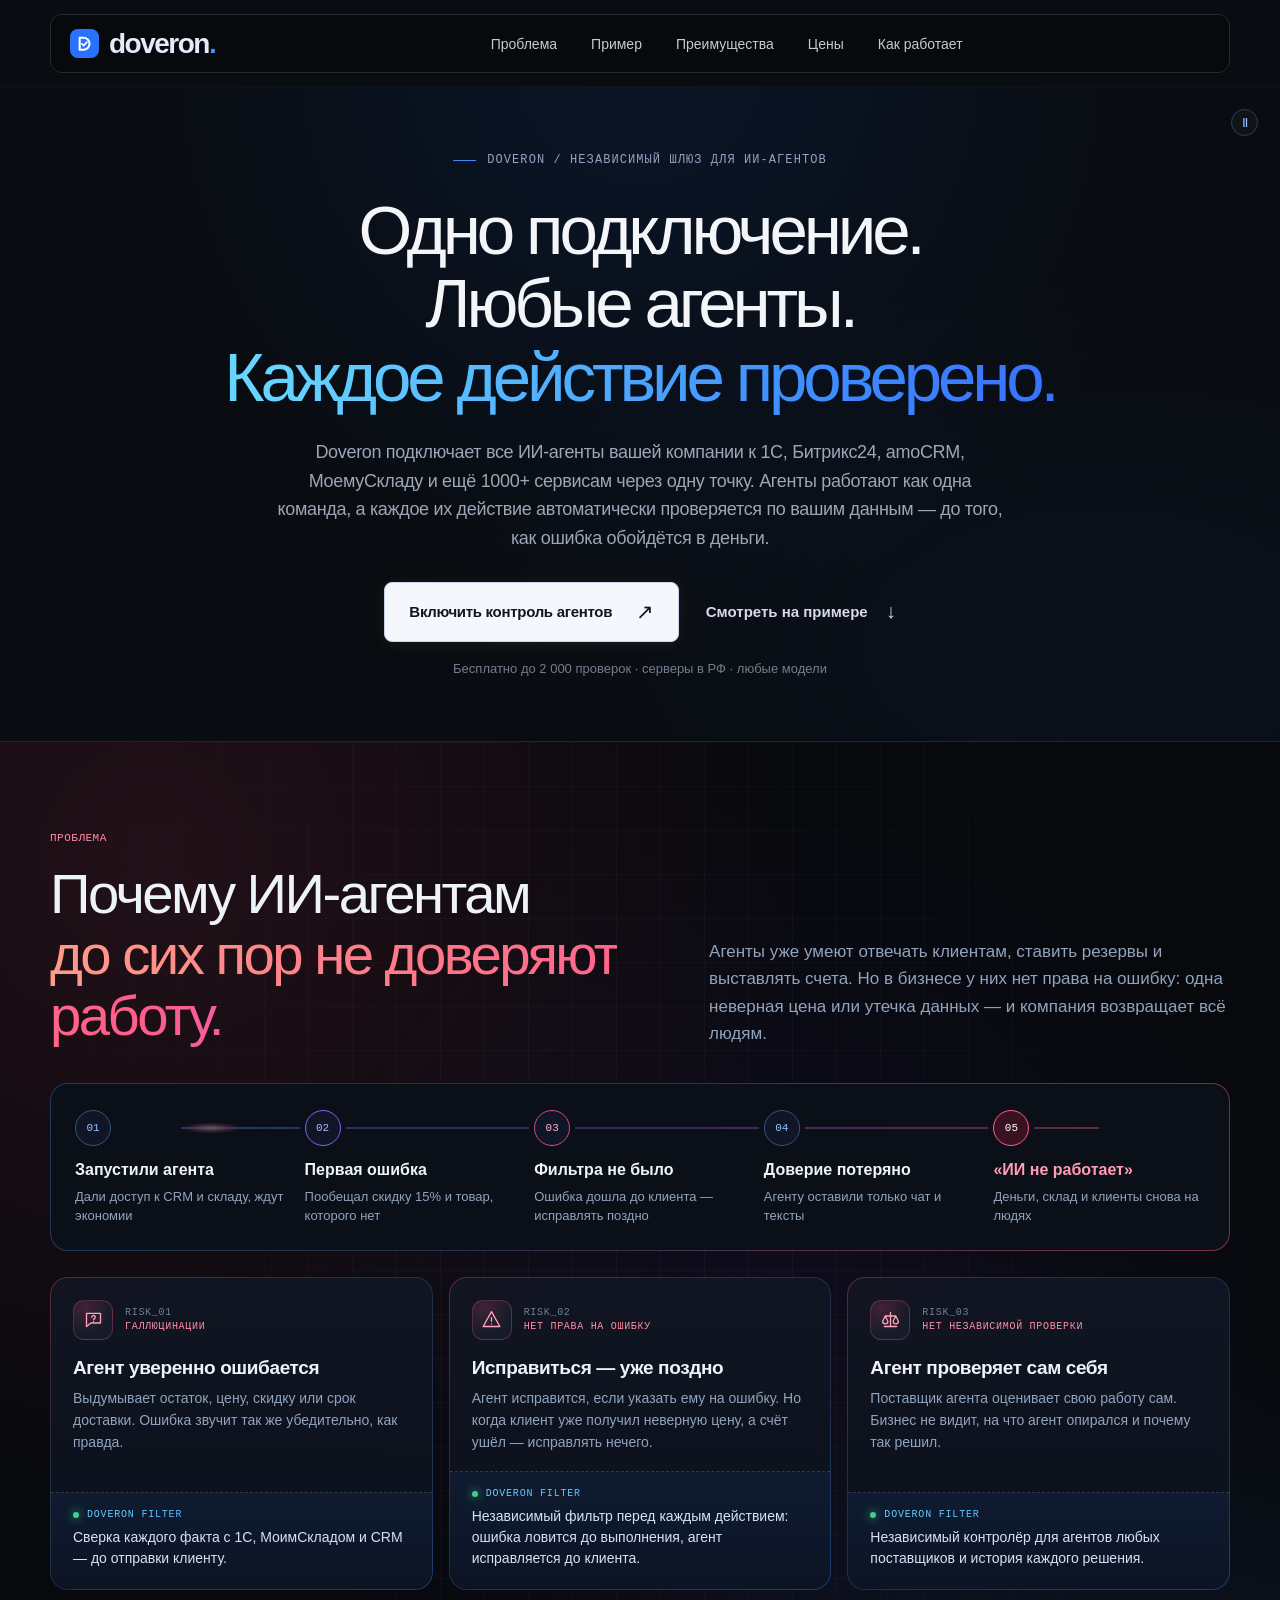
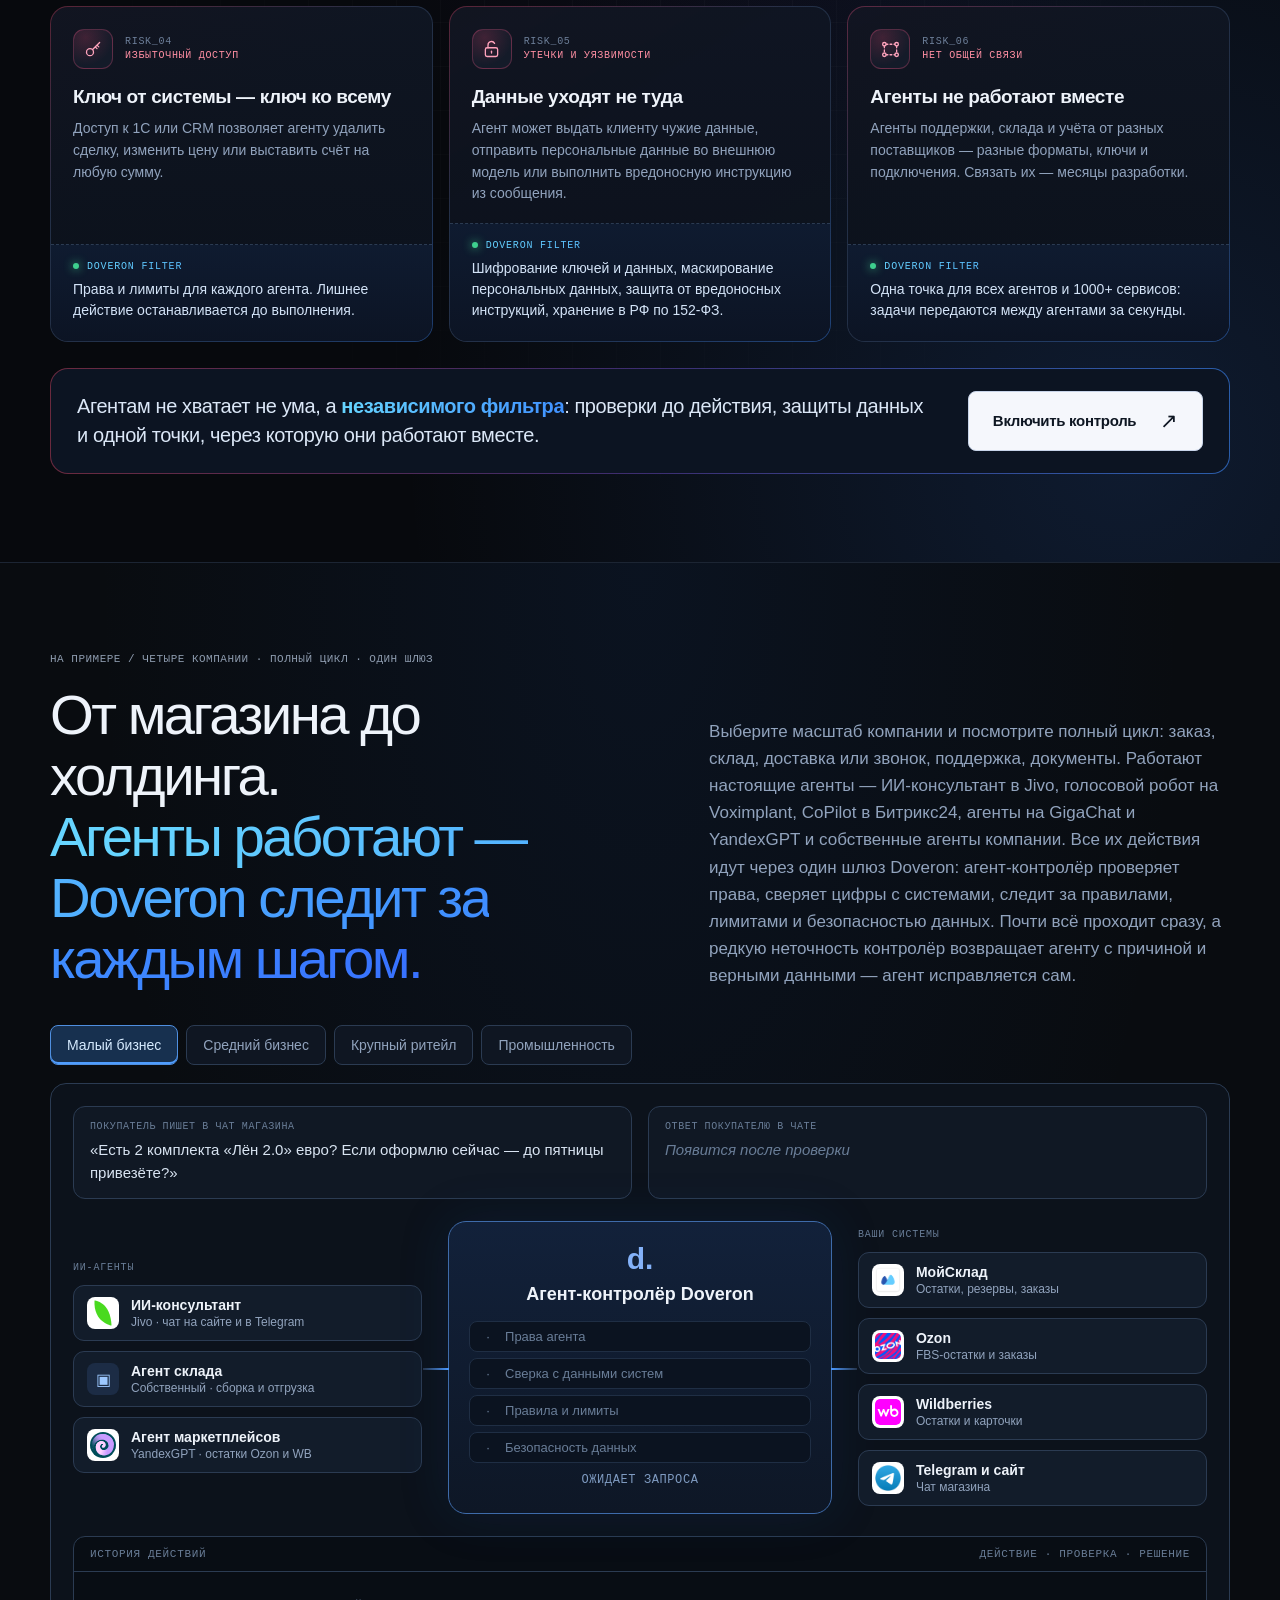
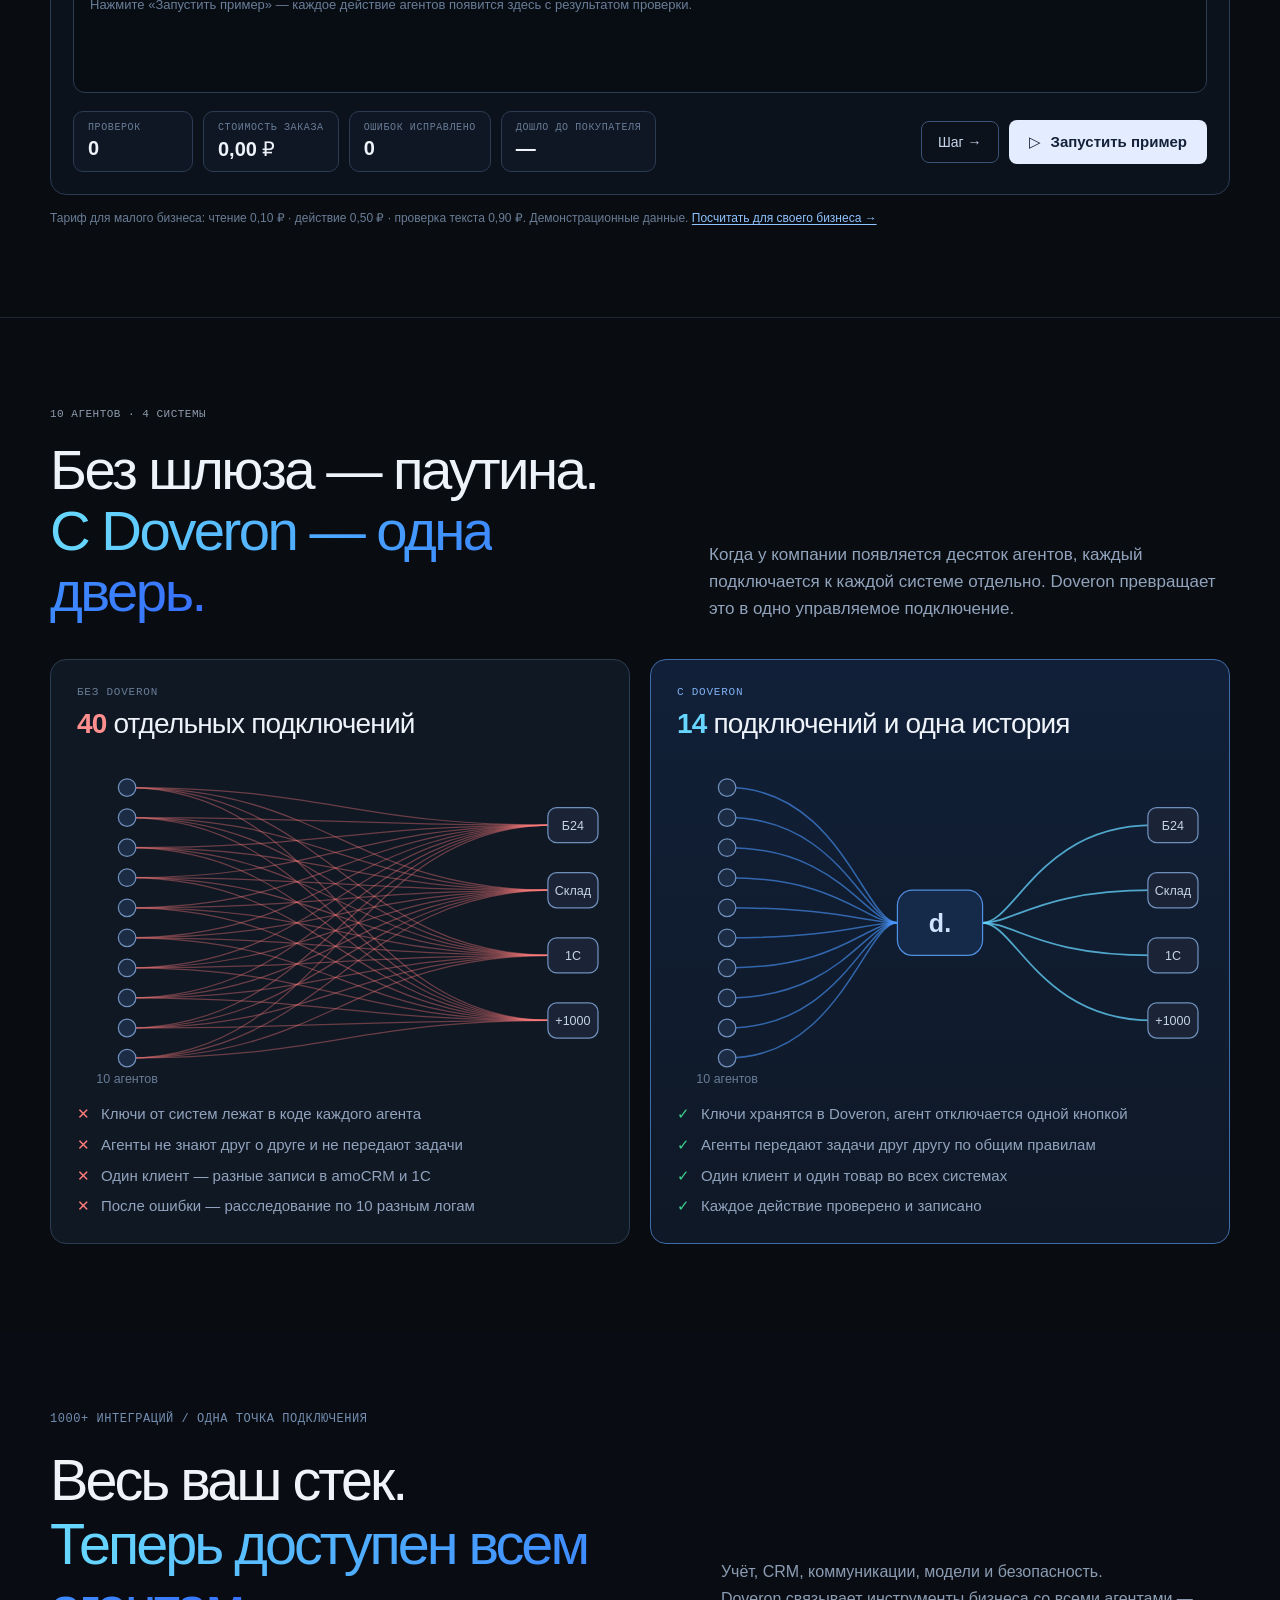
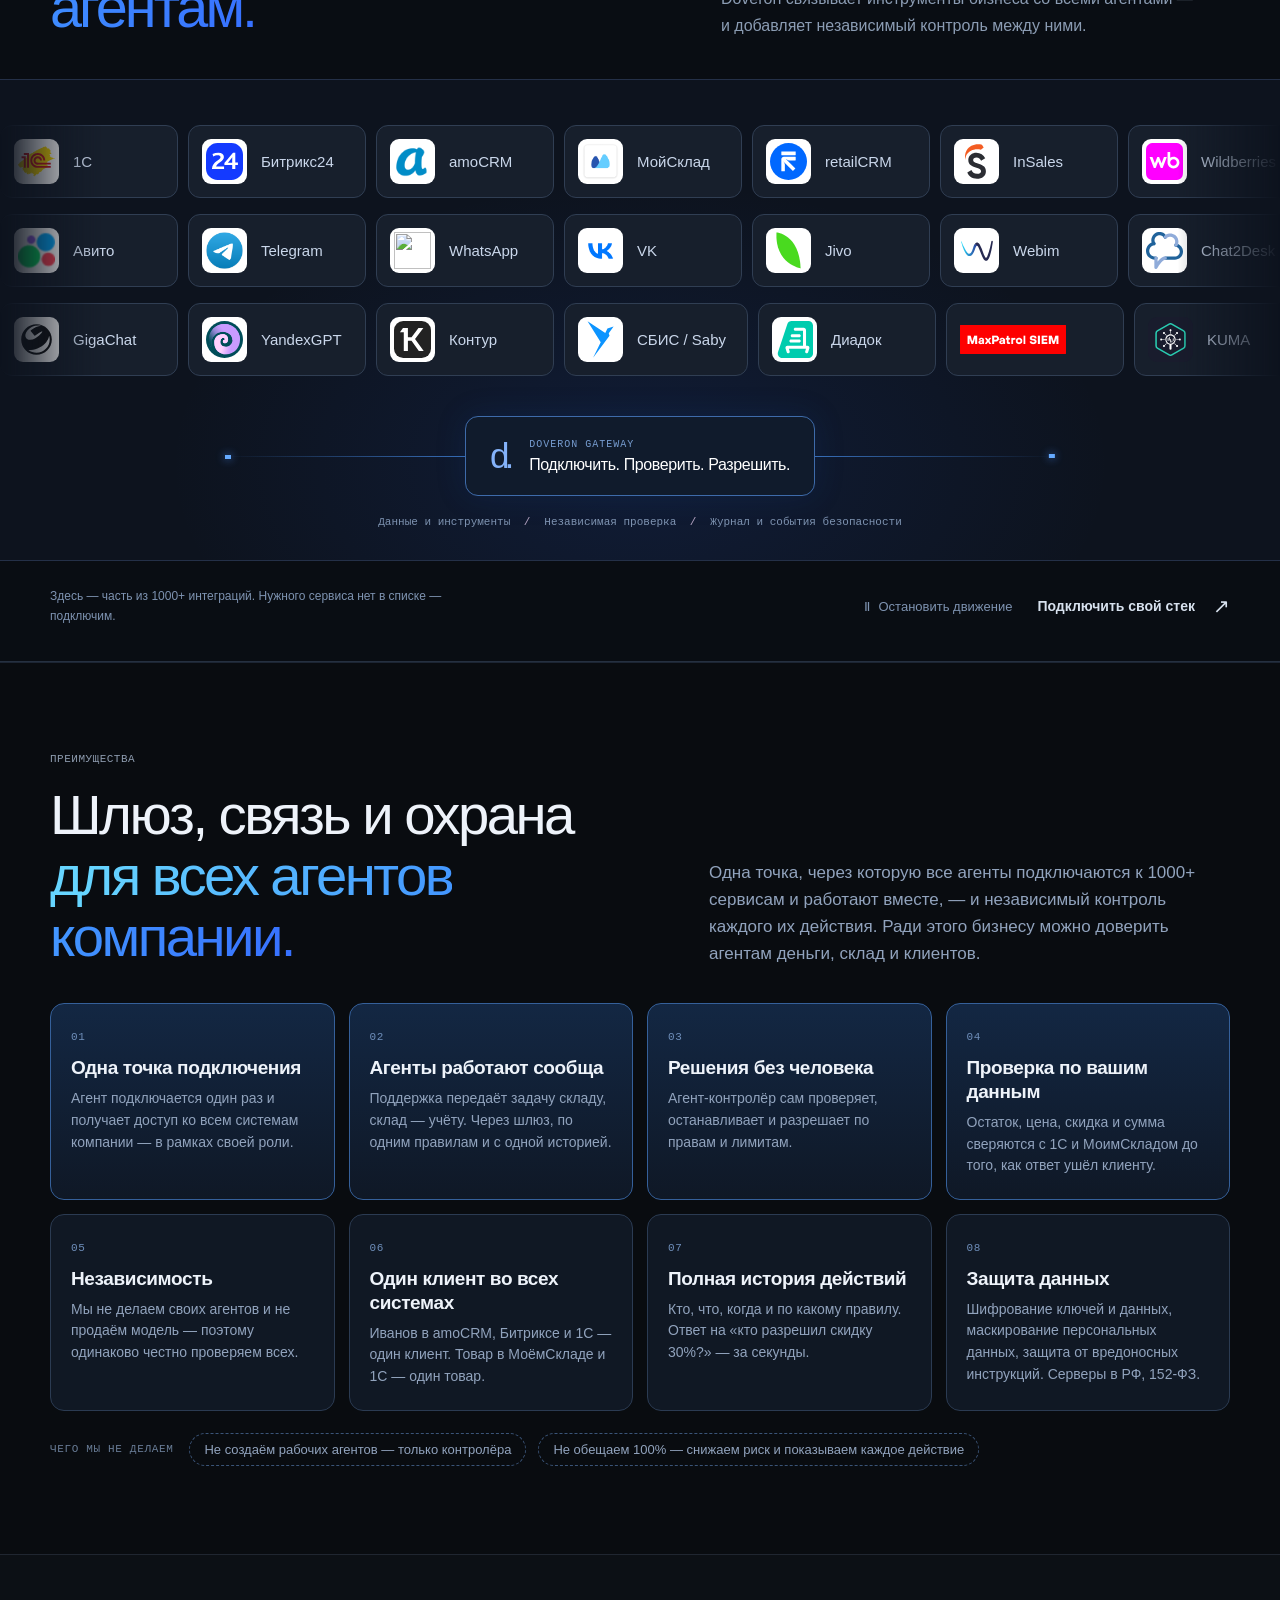
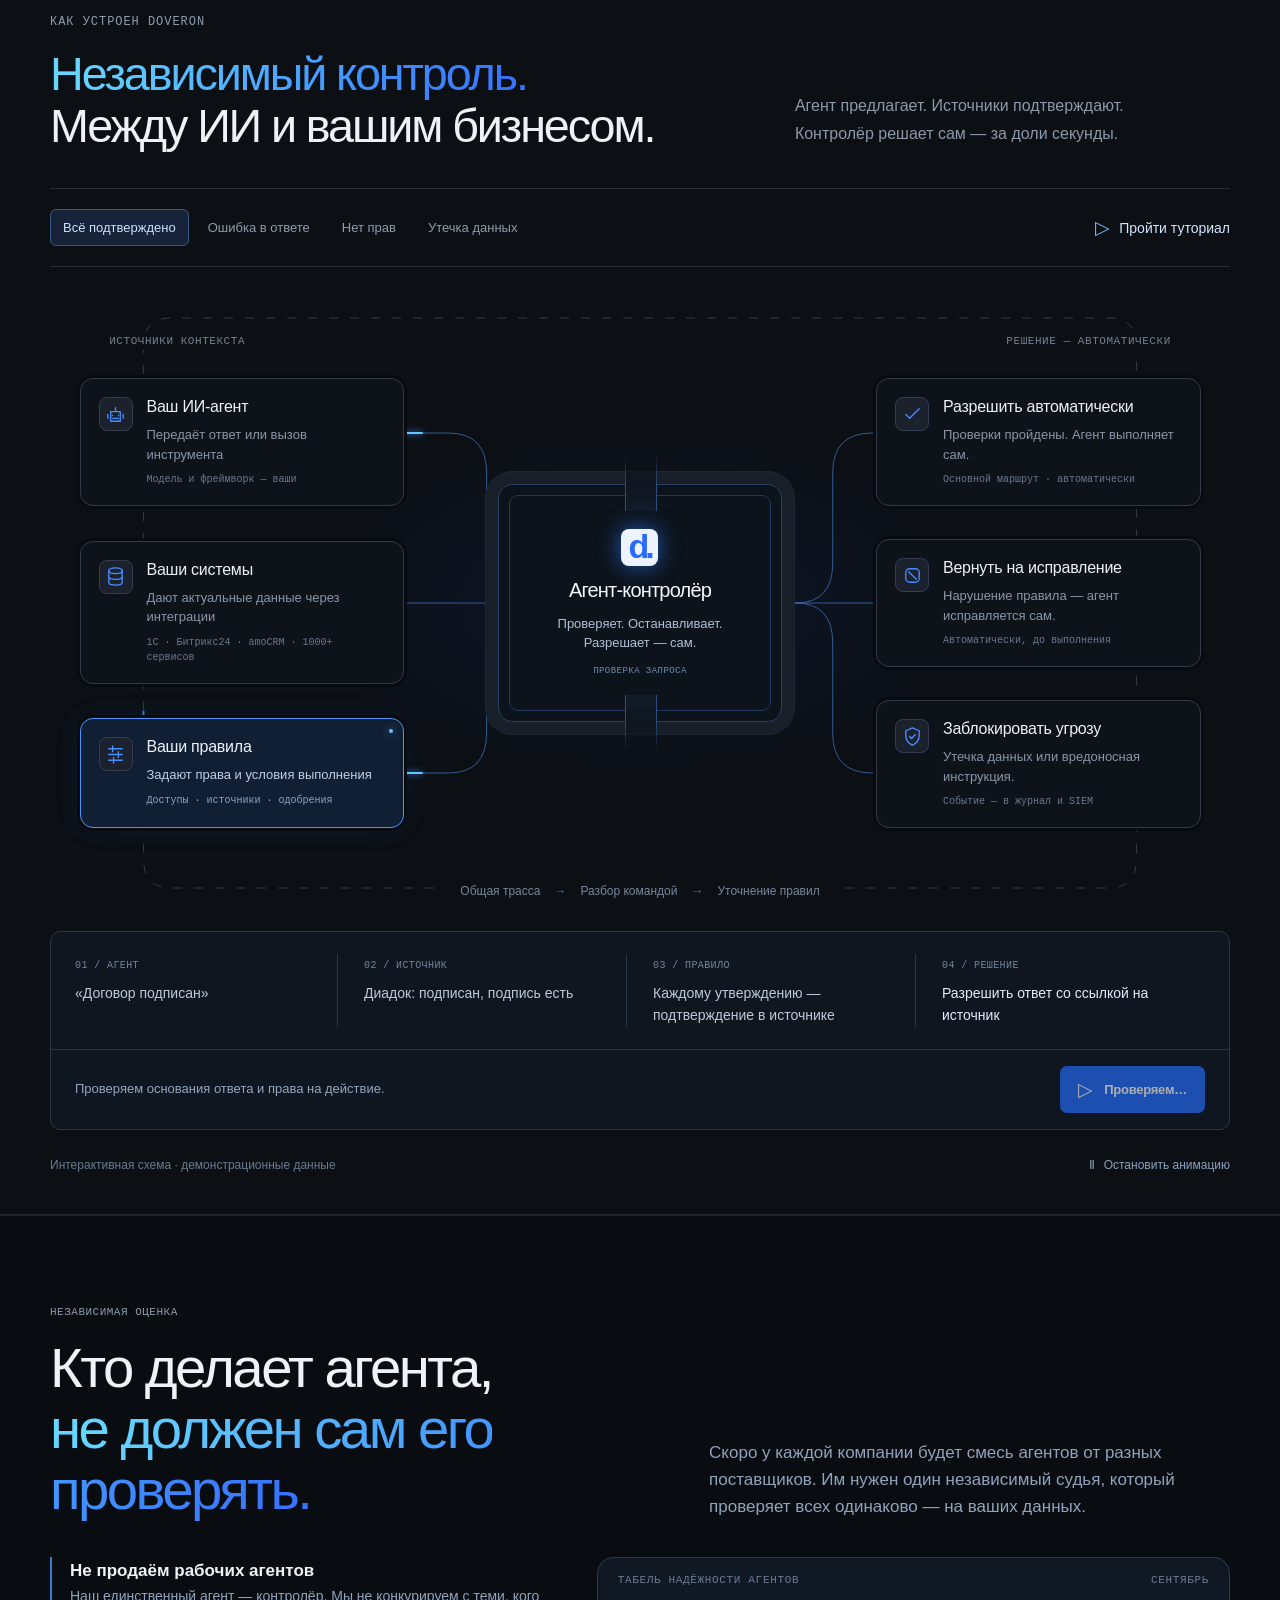
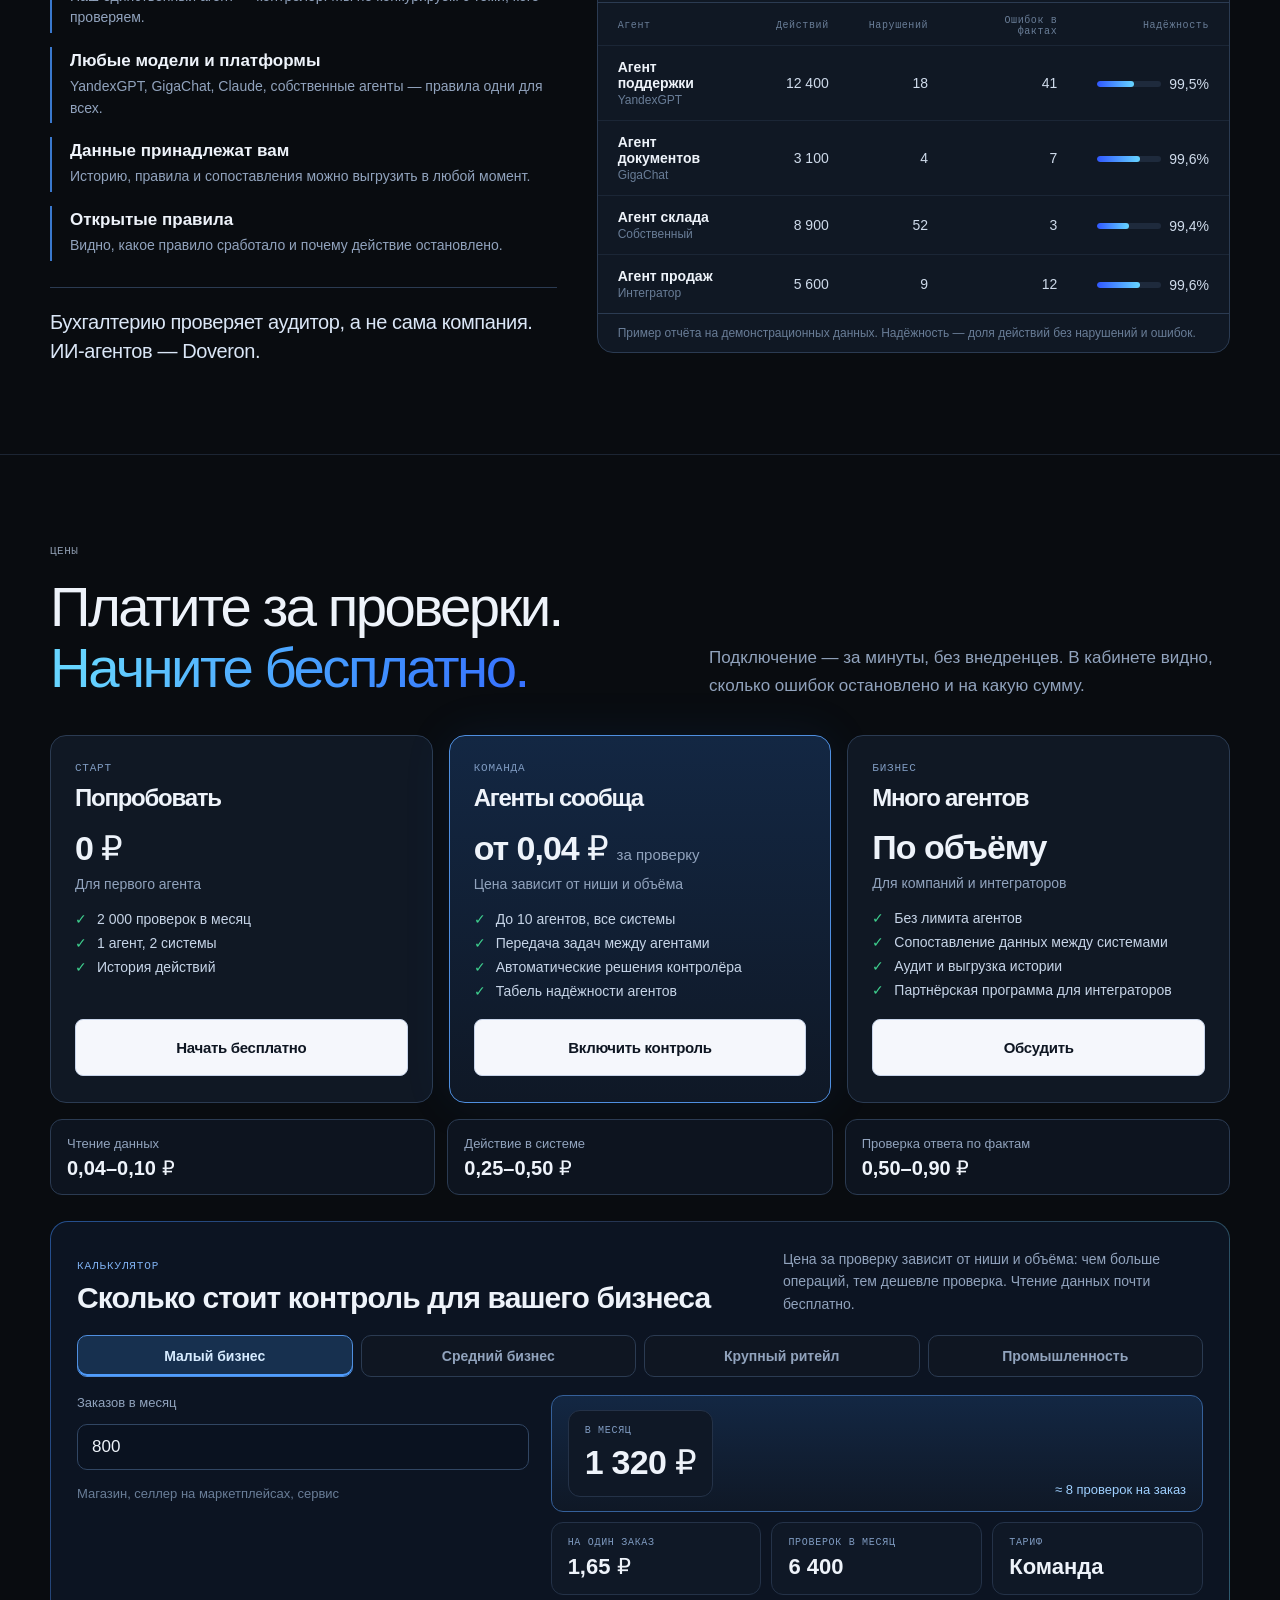
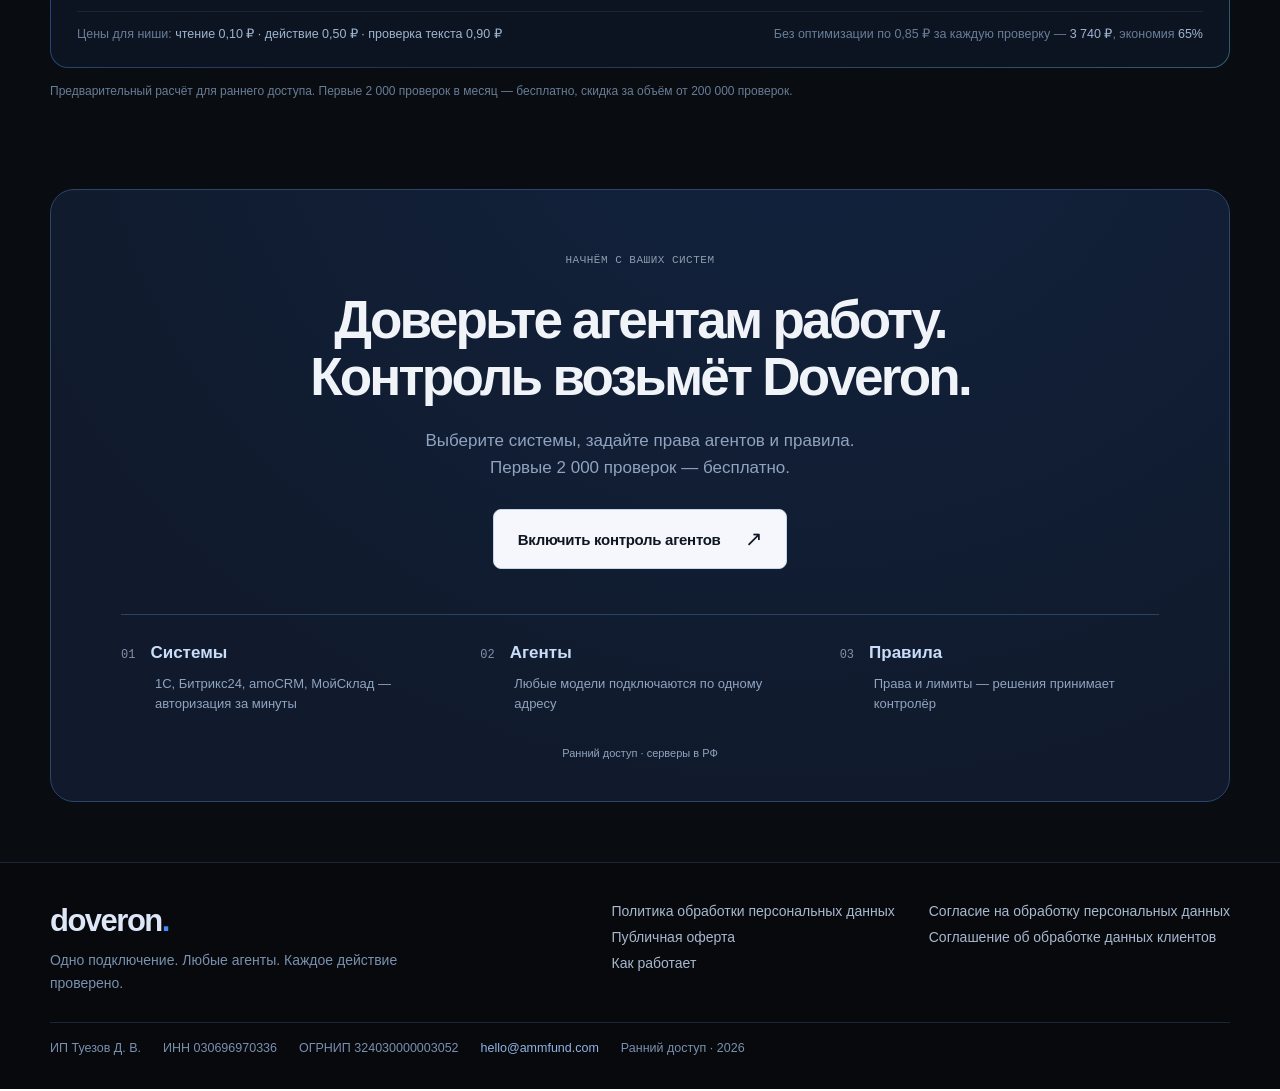
==== index.html @ 062c6e25 "Реальные агенты, меньше ошибок в примере, калькулятор цены по нишам Co-Authored-By: Claude Opus 5.5 " ====
<!DOCTYPE html><html lang="ru"><head><meta charset="UTF-8"><meta name="viewport" content="width=device-width, initial-scale=1"><title>Doveron — независимый шлюз для ИИ-агентов бизнеса</title><meta name="description" content="Все ИИ-агенты компании подключаются к 1С, Битрикс24, amoCRM и МоемуСкладу через Doveron, работают сообща, а каждое их действие проверяется по вашим данным."><meta name="theme-color" content="#090c10"><link rel="icon" type="image/svg+xml" href="data:image/svg+xml,%3Csvg xmlns='http://www.w3.org/2000/svg' viewBox='0 0 64 64'%3E%3Crect width='64' height='64' rx='16' fill='%232872ff'/%3E%3Cpath d='M19 15h11a17 17 0 0 1 0 34H19z' fill='none' stroke='white' stroke-width='6' stroke-linejoin='round'/%3E%3Cpath d='m25.5 32.5 5 5 9-10' fill='none' stroke='white' stroke-width='5' stroke-linecap='round' stroke-linejoin='round'/%3E%3C/svg%3E"><link rel="stylesheet" href="styles.css"><link rel="stylesheet" href="system.css"><link rel="stylesheet" href="platform.css"><link rel="stylesheet" href="calc.css"></head><body class="electric-theme"><a class="skip" href="#main">К содержанию</a><header class="header tech-header"><div class="nav wrap"><a class="brand" href="index.html" aria-label="Doveron — на главную"><span class="brand-mark" aria-hidden="true"><svg viewBox="0 0 64 64" aria-hidden="true"><path d="M19 15h11a17 17 0 0 1 0 34H19z" fill="none" stroke="#fff" stroke-width="6" stroke-linejoin="round"/><path d="m25.5 32.5 5 5 9-10" fill="none" stroke="#fff" stroke-width="5" stroke-linecap="round" stroke-linejoin="round"/></svg></span>doveron<span class="brand-dot">.</span></a><nav id="main-nav" aria-label="Основная навигация"><a href="index.html#pain">Проблема</a><a href="index.html#example">Пример</a><a href="index.html#problems">Преимущества</a><a href="index.html#pricing">Цены</a><a href="how-it-works.html">Как работает</a></nav><button class="menu-toggle" aria-label="Открыть меню" aria-expanded="false" aria-controls="main-nav"><span></span><span></span></button></div></header>
<main id="main">
<section class="hero-stage tech-hero"><div class="aurora" aria-hidden="true"></div><button class="motion-toggle hero-motion" aria-label="Приостановить анимацию" aria-pressed="false"><span aria-hidden="true">Ⅱ</span></button><div class="hero-grid wrap">
<div class="hero-copy"><div class="kicker"><span class="kicker-line"></span> DOVERON / НЕЗАВИСИМЫЙ ШЛЮЗ ДЛЯ ИИ-АГЕНТОВ</div><h1>Одно подключение. <br>Любые агенты. <br><span class="gradient-text">Каждое действие проверено.</span></h1><p>Doveron подключает все ИИ-агенты вашей компании к 1С, Битрикс24, amoCRM, МоемуСкладу и ещё 1000+ сервисам через одну точку. Агенты работают как одна команда, а каждое их действие автоматически проверяется по вашим данным — до того, как ошибка обойдётся в деньги.</p><div class="hero-actions"><button class="button dark" data-audit>Включить контроль агентов <span aria-hidden="true">↗</span></button><a class="plain-link" href="#example">Смотреть на примере <span aria-hidden="true">↓</span></a></div><div class="hero-note">Бесплатно до 2 000 проверок · серверы в РФ · любые модели</div></div>
</div></section><section class="vx vx-section pain" id="pain"><div class="wrap"><div class="vx-head"><div><span class="kicker">ПРОБЛЕМА</span><h2>Почему ИИ-агентам <br><span class="gradient-warn">до сих пор не доверяют работу.</span></h2></div><p>Агенты уже умеют отвечать клиентам, ставить резервы и выставлять счета. Но в бизнесе у них нет права на ошибку: одна неверная цена или утечка данных — и компания возвращает всё людям.</p></div><div class="loop"><span class="loop-track" aria-hidden="true"><i></i></span><div><span class="loop-dot">01</span><strong>Запустили агента</strong><p>Дали доступ к CRM и складу, ждут экономии</p></div><div><span class="loop-dot">02</span><strong>Первая ошибка</strong><p>Пообещал скидку 15% и товар, которого нет</p></div><div><span class="loop-dot">03</span><strong>Фильтра не было</strong><p>Ошибка дошла до клиента — исправлять поздно</p></div><div><span class="loop-dot">04</span><strong>Доверие потеряно</strong><p>Агенту оставили только чат и тексты</p></div><div><span class="loop-dot">05</span><strong>«ИИ не работает»</strong><p>Деньги, склад и клиенты снова на людях</p></div></div><div class="risk-grid"><article class="risk" style="--i:0"><div class="risk-top"><span class="risk-ico"><svg viewBox="0 0 24 24" fill="none" stroke="currentColor" stroke-width="1.5" stroke-linecap="round" stroke-linejoin="round" aria-hidden="true"><path d="M4 5h16v11H9l-5 4z"/><path d="M10 9.5a2 2 0 1 1 2.8 1.8c-.5.3-.8.7-.8 1.2M12 14.5h.01"/></svg></span><span class="risk-tag"><b>RISK_01</b>ГАЛЛЮЦИНАЦИИ</span></div><h3>Агент уверенно ошибается</h3><p>Выдумывает остаток, цену, скидку или срок доставки. Ошибка звучит так же убедительно, как правда.</p><div class="risk-fix"><span>DOVERON FILTER</span><p>Сверка каждого факта с 1С, МоимСкладом и CRM — до отправки клиенту.</p></div></article><article class="risk" style="--i:1"><div class="risk-top"><span class="risk-ico"><svg viewBox="0 0 24 24" fill="none" stroke="currentColor" stroke-width="1.5" stroke-linecap="round" stroke-linejoin="round" aria-hidden="true"><path d="M12 3 2.5 20h19z"/><path d="M12 10v4M12 17h.01"/></svg></span><span class="risk-tag"><b>RISK_02</b>НЕТ ПРАВА НА ОШИБКУ</span></div><h3>Исправиться — уже поздно</h3><p>Агент исправится, если указать ему на ошибку. Но когда клиент уже получил неверную цену, а счёт ушёл — исправлять нечего.</p><div class="risk-fix"><span>DOVERON FILTER</span><p>Независимый фильтр перед каждым действием: ошибка ловится до выполнения, агент исправляется до клиента.</p></div></article><article class="risk" style="--i:2"><div class="risk-top"><span class="risk-ico"><svg viewBox="0 0 24 24" fill="none" stroke="currentColor" stroke-width="1.5" stroke-linecap="round" stroke-linejoin="round" aria-hidden="true"><path d="M12 4v16M5 20h14M6 8h12M6 8l-3 6a3 3 0 0 0 6 0zM18 8l-3 6a3 3 0 0 0 6 0z"/></svg></span><span class="risk-tag"><b>RISK_03</b>НЕТ НЕЗАВИСИМОЙ ПРОВЕРКИ</span></div><h3>Агент проверяет сам себя</h3><p>Поставщик агента оценивает свою работу сам. Бизнес не видит, на что агент опирался и почему так решил.</p><div class="risk-fix"><span>DOVERON FILTER</span><p>Независимый контролёр для агентов любых поставщиков и история каждого решения.</p></div></article><article class="risk" style="--i:3"><div class="risk-top"><span class="risk-ico"><svg viewBox="0 0 24 24" fill="none" stroke="currentColor" stroke-width="1.5" stroke-linecap="round" stroke-linejoin="round" aria-hidden="true"><circle cx="8" cy="15" r="4"/><path d="m11 12 8-8M16 7l2 2M14 9l2 2"/></svg></span><span class="risk-tag"><b>RISK_04</b>ИЗБЫТОЧНЫЙ ДОСТУП</span></div><h3>Ключ от системы — ключ ко всему</h3><p>Доступ к 1С или CRM позволяет агенту удалить сделку, изменить цену или выставить счёт на любую сумму.</p><div class="risk-fix"><span>DOVERON FILTER</span><p>Права и лимиты для каждого агента. Лишнее действие останавливается до выполнения.</p></div></article><article class="risk" style="--i:4"><div class="risk-top"><span class="risk-ico"><svg viewBox="0 0 24 24" fill="none" stroke="currentColor" stroke-width="1.5" stroke-linecap="round" stroke-linejoin="round" aria-hidden="true"><rect x="5" y="10" width="14" height="10" rx="2"/><path d="M8 10V7a4 4 0 0 1 7.5-2"/><path d="M12 14v2"/></svg></span><span class="risk-tag"><b>RISK_05</b>УТЕЧКИ И УЯЗВИМОСТИ</span></div><h3>Данные уходят не туда</h3><p>Агент может выдать клиенту чужие данные, отправить персональные данные во внешнюю модель или выполнить вредоносную инструкцию из сообщения.</p><div class="risk-fix"><span>DOVERON FILTER</span><p>Шифрование ключей и данных, маскирование персональных данных, защита от вредоносных инструкций, хранение в РФ по 152-ФЗ.</p></div></article><article class="risk" style="--i:5"><div class="risk-top"><span class="risk-ico"><svg viewBox="0 0 24 24" fill="none" stroke="currentColor" stroke-width="1.5" stroke-linecap="round" stroke-linejoin="round" aria-hidden="true"><circle cx="5" cy="6" r="2"/><circle cx="19" cy="6" r="2"/><circle cx="5" cy="18" r="2"/><circle cx="19" cy="18" r="2"/><path d="M7 6h10M7 18h10M5 8v8M19 8v8" stroke-dasharray="2 2.5"/></svg></span><span class="risk-tag"><b>RISK_06</b>НЕТ ОБЩЕЙ СВЯЗИ</span></div><h3>Агенты не работают вместе</h3><p>Агенты поддержки, склада и учёта от разных поставщиков — разные форматы, ключи и подключения. Связать их — месяцы разработки.</p><div class="risk-fix"><span>DOVERON FILTER</span><p>Одна точка для всех агентов и 1000+ сервисов: задачи передаются между агентами за секунды.</p></div></article></div><div class="pain-result"><p>Агентам не хватает не ума, а <b>независимого фильтра</b>: проверки до действия, защиты данных и одной точки, через которую они работают вместе.</p><button class="button dark" data-audit>Включить контроль <span aria-hidden="true">↗</span></button></div></div></section><section class="vx vx-section ex" id="example"><div class="wrap"><div class="vx-head"><div><span class="kicker">НА ПРИМЕРЕ / ЧЕТЫРЕ КОМПАНИИ · ПОЛНЫЙ ЦИКЛ · ОДИН ШЛЮЗ</span><h2>От магазина до холдинга. <br><span class="gradient-text">Агенты работают — Doveron следит за каждым шагом.</span></h2></div><p>Выберите масштаб компании и посмотрите полный цикл: заказ, склад, доставка или звонок, поддержка, документы. Работают настоящие агенты — ИИ-консультант в Jivo, голосовой робот на Voximplant, CoPilot в Битрикс24, агенты на GigaChat и YandexGPT и собственные агенты компании. Все их действия идут через один шлюз Doveron: агент-контролёр проверяет права, сверяет цифры с системами, следит за правилами, лимитами и безопасностью данных. Почти всё проходит сразу, а редкую неточность контролёр возвращает агенту с причиной и верными данными — агент исправляется сам.</p></div><div data-ex><div class="ex-tabs" role="tablist" aria-label="Масштаб компании"><button role="tab" aria-selected="true" data-ex-case="small">Малый бизнес</button><button role="tab" aria-selected="false" tabindex="-1" data-ex-case="mid">Средний бизнес</button><button role="tab" aria-selected="false" tabindex="-1" data-ex-case="retail">Крупный ритейл</button><button role="tab" aria-selected="false" tabindex="-1" data-ex-case="industry">Промышленность</button></div><div class="ex-board"><div class="ex-client"><div class="ex-bubble" data-ex-in><span></span><p></p></div><div class="ex-bubble is-empty" data-ex-out><span></span><p></p></div></div><div class="ex-grid"><div class="ex-col ex-col-agents"><b>ИИ-АГЕНТЫ</b></div><div class="ex-hub" data-ex-hub><span class="ex-hub-mark" aria-hidden="true">d.</span><strong>Агент-контролёр Doveron</strong><div class="ex-hub-steps"><div data-hub="rights"><i>·</i>Права агента</div><div data-hub="data"><i>·</i>Сверка с данными систем</div><div data-hub="rule"><i>·</i>Правила и лимиты</div><div data-hub="sec"><i>·</i>Безопасность данных</div></div><div class="ex-hub-verdict" data-ex-verdict>ОЖИДАЕТ ЗАПРОСА</div></div><div class="ex-col ex-col-systems"><b>ВАШИ СИСТЕМЫ</b></div></div><div class="ex-log"><div class="ex-log-head"><span>ИСТОРИЯ ДЕЙСТВИЙ</span><span>ДЕЙСТВИЕ · ПРОВЕРКА · РЕШЕНИЕ</span></div><ol data-ex-log></ol></div><div class="ex-foot"><div class="ex-sum"><div><span>ПРОВЕРОК</span><strong data-sum-checks>0</strong></div><div><span data-sum-cost-label>СТОИМОСТЬ ЗАКАЗА</span><strong data-sum-cost>0 ₽</strong></div><div><span>ОШИБОК ИСПРАВЛЕНО</span><strong data-sum-fixed>0</strong></div><div><span data-sum-leak-label>ДОШЛО ДО КЛИЕНТА</span><strong data-sum-leak>—</strong></div></div><div class="ex-controls"><button class="ex-step" data-ex-next>Шаг →</button><button class="ex-play" data-ex-play><span aria-hidden="true">▷</span><span>Запустить пример</span></button></div></div><p class="visually-hidden" role="status" aria-live="polite" data-ex-live></p></div><p class="ex-note" data-ex-note>Тариф для малого бизнеса: чтение 0,10 ₽ · действие 0,50 ₽ · проверка текста 0,90 ₽. Демонстрационные данные. <a href="#calc">Посчитать для своего бизнеса →</a></p></div></div></section><section class="vx vx-section" id="before-after"><div class="wrap"><div class="vx-head"><div><span class="kicker">10 АГЕНТОВ · 4 СИСТЕМЫ</span><h2>Без шлюза — паутина. <br><span class="gradient-text">С Doveron — одна дверь.</span></h2></div><p>Когда у компании появляется десяток агентов, каждый подключается к каждой системе отдельно. Doveron превращает это в одно управляемое подключение.</p></div><div class="ba-grid"><article class="ba-card is-bad"><span>БЕЗ DOVERON</span><h3><b>40</b> отдельных подключений</h3><svg data-ba="mesh" role="img" aria-label="10 агентов подключены к 4 системам напрямую: 40 связей"></svg><ul><li>Ключи от систем лежат в коде каждого агента</li><li>Агенты не знают друг о друге и не передают задачи</li><li>Один клиент — разные записи в amoCRM и 1С</li><li>После ошибки — расследование по 10 разным логам</li></ul></article><article class="ba-card is-good"><span>С DOVERON</span><h3><b>14</b> подключений и одна история</h3><svg data-ba="hub" role="img" aria-label="10 агентов и 4 системы подключены через один шлюз Doveron: 14 связей"></svg><ul><li>Ключи хранятся в Doveron, агент отключается одной кнопкой</li><li>Агенты передают задачи друг другу по общим правилам</li><li>Один клиент и один товар во всех системах</li><li>Каждое действие проверено и записано</li></ul></article></div></div></section><section class="integrations-section" id="integrations"><div class="wrap integration-heading"><div><span class="kicker">1000+ ИНТЕГРАЦИЙ / ОДНА ТОЧКА ПОДКЛЮЧЕНИЯ</span><h2>Весь ваш стек. <br><span class="gradient-text">Теперь доступен всем агентам.</span></h2></div><p>Учёт, CRM, коммуникации, модели и безопасность. <br>Doveron связывает инструменты бизнеса со всеми агентами — <br class="desktop-only"> и добавляет независимый контроль между ними.</p></div><div class="integration-universe"><div class="integration-glow" aria-hidden="true"></div><div tabindex="0" class="integration-lane lane-0"><div class="integration-track"><ul aria-label="Интеграции: группа 1"><li class="integration-chip"><span class="integration-icon"><img src="assets/integrations/1c.svg" alt="" width="40" height="40" loading="eager"></span><span>1С</span></li><li class="integration-chip"><span class="integration-icon"><img src="assets/integrations/bitrix24.svg" alt="" width="40" height="40" loading="eager"></span><span>Битрикс24</span></li><li class="integration-chip"><span class="integration-icon"><img src="assets/integrations/amocrm.png" alt="" width="40" height="40" loading="eager"></span><span>amoCRM</span></li><li class="integration-chip"><span class="integration-icon"><img src="assets/integrations/moysklad.png" alt="" width="40" height="40" loading="eager"></span><span>МойСклад</span></li><li class="integration-chip"><span class="integration-icon"><img src="assets/integrations/retailcrm.svg" alt="" width="40" height="40" loading="eager"></span><span>retailCRM</span></li><li class="integration-chip"><span class="integration-icon"><img src="assets/integrations/insales.svg" alt="" width="40" height="40" loading="eager"></span><span>InSales</span></li><li class="integration-chip"><span class="integration-icon"><img src="assets/integrations/wildberries.svg" alt="" width="40" height="40" loading="eager"></span><span>Wildberries</span></li><li class="integration-chip"><span class="integration-icon"><img src="assets/integrations/ozon.jpg" alt="" width="40" height="40" loading="eager"></span><span>Ozon</span></li><li class="integration-chip"><span class="integration-icon"><img src="assets/integrations/yandex-market.png" alt="" width="40" height="40" loading="eager"></span><span>Яндекс Маркет</span></li></ul><ul aria-hidden="true"><li class="integration-chip"><span class="integration-icon"><img src="assets/integrations/1c.svg" alt="" width="40" height="40" loading="eager"></span><span>1С</span></li><li class="integration-chip"><span class="integration-icon"><img src="assets/integrations/bitrix24.svg" alt="" width="40" height="40" loading="eager"></span><span>Битрикс24</span></li><li class="integration-chip"><span class="integration-icon"><img src="assets/integrations/amocrm.png" alt="" width="40" height="40" loading="eager"></span><span>amoCRM</span></li><li class="integration-chip"><span class="integration-icon"><img src="assets/integrations/moysklad.png" alt="" width="40" height="40" loading="eager"></span><span>МойСклад</span></li><li class="integration-chip"><span class="integration-icon"><img src="assets/integrations/retailcrm.svg" alt="" width="40" height="40" loading="eager"></span><span>retailCRM</span></li><li class="integration-chip"><span class="integration-icon"><img src="assets/integrations/insales.svg" alt="" width="40" height="40" loading="eager"></span><span>InSales</span></li><li class="integration-chip"><span class="integration-icon"><img src="assets/integrations/wildberries.svg" alt="" width="40" height="40" loading="eager"></span><span>Wildberries</span></li><li class="integration-chip"><span class="integration-icon"><img src="assets/integrations/ozon.jpg" alt="" width="40" height="40" loading="eager"></span><span>Ozon</span></li><li class="integration-chip"><span class="integration-icon"><img src="assets/integrations/yandex-market.png" alt="" width="40" height="40" loading="eager"></span><span>Яндекс Маркет</span></li></ul></div></div><div tabindex="0" class="integration-lane lane-1"><div class="integration-track"><ul aria-label="Интеграции: группа 2"><li class="integration-chip"><span class="integration-icon"><img src="assets/integrations/avito.png" alt="" width="40" height="40" loading="eager"></span><span>Авито</span></li><li class="integration-chip"><span class="integration-icon"><img src="assets/integrations/telegram.png" alt="" width="40" height="40" loading="eager"></span><span>Telegram</span></li><li class="integration-chip"><span class="integration-icon"><img src="assets/integrations/whatsapp.svg" alt="" width="40" height="40" loading="eager"></span><span>WhatsApp</span></li><li class="integration-chip"><span class="integration-icon"><img src="assets/integrations/vk.png" alt="" width="40" height="40" loading="eager"></span><span>VK</span></li><li class="integration-chip"><span class="integration-icon"><img src="assets/integrations/jivo.svg" alt="" width="40" height="40" loading="eager"></span><span>Jivo</span></li><li class="integration-chip"><span class="integration-icon"><img src="assets/integrations/webim.svg" alt="" width="40" height="40" loading="eager"></span><span>Webim</span></li><li class="integration-chip"><span class="integration-icon"><img src="assets/integrations/chat2desk.svg" alt="" width="40" height="40" loading="eager"></span><span>Chat2Desk</span></li><li class="integration-chip"><span class="integration-icon"><img src="assets/integrations/voximplant.ico" alt="" width="40" height="40" loading="eager"></span><span>Voximplant</span></li><li class="integration-chip"><span class="integration-icon"><img src="assets/integrations/uis.png" alt="" width="40" height="40" loading="eager"></span><span>UIS</span></li></ul><ul aria-hidden="true"><li class="integration-chip"><span class="integration-icon"><img src="assets/integrations/avito.png" alt="" width="40" height="40" loading="eager"></span><span>Авито</span></li><li class="integration-chip"><span class="integration-icon"><img src="assets/integrations/telegram.png" alt="" width="40" height="40" loading="eager"></span><span>Telegram</span></li><li class="integration-chip"><span class="integration-icon"><img src="assets/integrations/whatsapp.svg" alt="" width="40" height="40" loading="eager"></span><span>WhatsApp</span></li><li class="integration-chip"><span class="integration-icon"><img src="assets/integrations/vk.png" alt="" width="40" height="40" loading="eager"></span><span>VK</span></li><li class="integration-chip"><span class="integration-icon"><img src="assets/integrations/jivo.svg" alt="" width="40" height="40" loading="eager"></span><span>Jivo</span></li><li class="integration-chip"><span class="integration-icon"><img src="assets/integrations/webim.svg" alt="" width="40" height="40" loading="eager"></span><span>Webim</span></li><li class="integration-chip"><span class="integration-icon"><img src="assets/integrations/chat2desk.svg" alt="" width="40" height="40" loading="eager"></span><span>Chat2Desk</span></li><li class="integration-chip"><span class="integration-icon"><img src="assets/integrations/voximplant.ico" alt="" width="40" height="40" loading="eager"></span><span>Voximplant</span></li><li class="integration-chip"><span class="integration-icon"><img src="assets/integrations/uis.png" alt="" width="40" height="40" loading="eager"></span><span>UIS</span></li></ul></div></div><div tabindex="0" class="integration-lane lane-2"><div class="integration-track"><ul aria-label="Интеграции: группа 3"><li class="integration-chip"><span class="integration-icon"><img src="assets/integrations/gigachat.svg" alt="" width="40" height="40" loading="eager"></span><span>GigaChat</span></li><li class="integration-chip"><span class="integration-icon"><img src="assets/integrations/yandexgpt.svg" alt="" width="40" height="40" loading="eager"></span><span>YandexGPT</span></li><li class="integration-chip"><span class="integration-icon"><img src="assets/integrations/kontur.svg" alt="" width="40" height="40" loading="eager"></span><span>Контур</span></li><li class="integration-chip"><span class="integration-icon"><img src="assets/integrations/sbis.svg" alt="" width="40" height="40" loading="eager"></span><span>СБИС / Saby</span></li><li class="integration-chip"><span class="integration-icon"><img src="assets/integrations/diadoc.svg" alt="" width="40" height="40" loading="eager"></span><span>Диадок</span></li><li class="integration-chip"><span class="integration-icon wide-icon"><img src="assets/integrations/maxpatrol-siem.svg" alt="MaxPatrol SIEM" width="40" height="40" loading="eager"></span><span>MaxPatrol SIEM</span></li><li class="integration-chip"><span class="integration-icon dark-icon"><img src="assets/integrations/kuma.svg" alt="" width="40" height="40" loading="eager"></span><span>KUMA</span></li><li class="integration-chip"><span class="integration-icon"><img src="assets/integrations/rusiem.svg" alt="" width="40" height="40" loading="eager"></span><span>RuSIEM</span></li></ul><ul aria-hidden="true"><li class="integration-chip"><span class="integration-icon"><img src="assets/integrations/gigachat.svg" alt="" width="40" height="40" loading="eager"></span><span>GigaChat</span></li><li class="integration-chip"><span class="integration-icon"><img src="assets/integrations/yandexgpt.svg" alt="" width="40" height="40" loading="eager"></span><span>YandexGPT</span></li><li class="integration-chip"><span class="integration-icon"><img src="assets/integrations/kontur.svg" alt="" width="40" height="40" loading="eager"></span><span>Контур</span></li><li class="integration-chip"><span class="integration-icon"><img src="assets/integrations/sbis.svg" alt="" width="40" height="40" loading="eager"></span><span>СБИС / Saby</span></li><li class="integration-chip"><span class="integration-icon"><img src="assets/integrations/diadoc.svg" alt="" width="40" height="40" loading="eager"></span><span>Диадок</span></li><li class="integration-chip"><span class="integration-icon wide-icon"><img src="assets/integrations/maxpatrol-siem.svg" alt="MaxPatrol SIEM" width="40" height="40" loading="eager"></span><span>MaxPatrol SIEM</span></li><li class="integration-chip"><span class="integration-icon dark-icon"><img src="assets/integrations/kuma.svg" alt="" width="40" height="40" loading="eager"></span><span>KUMA</span></li><li class="integration-chip"><span class="integration-icon"><img src="assets/integrations/rusiem.svg" alt="" width="40" height="40" loading="eager"></span><span>RuSIEM</span></li></ul></div></div><div class="integration-convergence"><span class="convergence-line" aria-hidden="true"></span><div class="integration-hub"><span class="hub-brand">d.</span><div><span>DOVERON GATEWAY</span><strong>Подключить. Проверить. Разрешить.</strong></div><span class="hub-pulse" aria-hidden="true"></span></div><span class="convergence-line" aria-hidden="true"></span></div><div class="integration-destinations"><span>Данные и инструменты</span><span>Независимая проверка</span><span>Журнал и события безопасности</span></div></div><div class="wrap integration-bottom"><p>Здесь — часть из 1000+ интеграций. Нужного сервиса нет в списке — подключим.</p><div><button class="integration-pause" data-integration-pause aria-pressed="false">Ⅱ <span>Остановить движение</span></button><button class="plain-link" data-audit>Подключить свой стек <span aria-hidden="true">↗</span></button></div></div></section><section class="vx vx-section" id="problems"><div class="wrap"><div class="vx-head"><div><span class="kicker">ПРЕИМУЩЕСТВА</span><h2>Шлюз, связь и охрана <br><span class="gradient-text">для всех агентов компании.</span></h2></div><p>Одна точка, через которую все агенты подключаются к 1000+ сервисам и работают вместе, — и независимый контроль каждого их действия. Ради этого бизнесу можно доверить агентам деньги, склад и клиентов.</p></div><div class="adv-grid"><article class="is-key"><span>01</span><h3>Одна точка подключения</h3><p>Агент подключается один раз и получает доступ ко всем системам компании — в рамках своей роли.</p></article><article class="is-key"><span>02</span><h3>Агенты работают сообща</h3><p>Поддержка передаёт задачу складу, склад — учёту. Через шлюз, по одним правилам и с одной историей.</p></article><article class="is-key"><span>03</span><h3>Решения без человека</h3><p>Агент-контролёр сам проверяет, останавливает и разрешает по правам и лимитам.</p></article><article class="is-key"><span>04</span><h3>Проверка по вашим данным</h3><p>Остаток, цена, скидка и сумма сверяются с 1С и МоимСкладом до того, как ответ ушёл клиенту.</p></article><article><span>05</span><h3>Независимость</h3><p>Мы не делаем своих агентов и не продаём модель — поэтому одинаково честно проверяем всех.</p></article><article><span>06</span><h3>Один клиент во всех системах</h3><p>Иванов в amoCRM, Битриксе и 1С — один клиент. Товар в МоёмСкладе и 1С — один товар.</p></article><article><span>07</span><h3>Полная история действий</h3><p>Кто, что, когда и по какому правилу. Ответ на «кто разрешил скидку 30%?» — за секунды.</p></article><article><span>08</span><h3>Защита данных</h3><p>Шифрование ключей и данных, маскирование персональных данных, защита от вредоносных инструкций. Серверы в РФ, 152-ФЗ.</p></article></div><div class="adv-not"><b>ЧЕГО МЫ НЕ ДЕЛАЕМ</b><span>Не создаём рабочих агентов — только контролёра</span><span>Не обещаем 100% — снижаем риск и показываем каждое действие</span></div></div></section><section class="system-section" id="system-map" data-system data-scenario="good" data-phase="ready"><div class="wrap"><div class="system-heading"><div><span class="kicker">КАК УСТРОЕН DOVERON</span><h2><span class="gradient-text">Независимый контроль.</span><br>Между ИИ и вашим бизнесом.</h2></div><p>Агент предлагает. Источники подтверждают. <br>Контролёр решает сам — за доли секунды.</p></div><div class="system-controls"><div class="system-cases" role="tablist" aria-label="Пример работы шлюза"><button role="tab" id="system-case-good" data-system-case="good" aria-selected="true" aria-controls="system-case-panel">Всё подтверждено</button><button role="tab" id="system-case-fact" data-system-case="fact" aria-selected="false" tabindex="-1" aria-controls="system-case-panel">Ошибка в ответе</button><button role="tab" id="system-case-permission" data-system-case="permission" aria-selected="false" tabindex="-1" aria-controls="system-case-panel">Нет прав</button><button role="tab" id="system-case-offline" data-system-case="offline" aria-selected="false" tabindex="-1" aria-controls="system-case-panel">Утечка данных</button></div><button class="system-tour-start" data-tour-start><span aria-hidden="true">▷</span> Пройти туториал</button></div><div class="system-tour-panel" data-tour-panel hidden><div class="tour-copy"><span data-tour-counter>ШАГ 1 ИЗ 4</span><h3 data-tour-title>Агент предлагает ответ</h3><p data-tour-copy></p></div><div class="tour-navigation"><div class="tour-dots" role="group" aria-label="Шаг туториала"><button data-tour-step="0" aria-label="Шаг 1: запрос агента" aria-current="step">1</button><button data-tour-step="1" aria-label="Шаг 2: источник">2</button><button data-tour-step="2" aria-label="Шаг 3: правило">3</button><button data-tour-step="3" aria-label="Шаг 4: решение">4</button></div><div><button data-tour-prev>← Назад</button><button data-tour-next>Далее →</button><button data-tour-close aria-label="Закрыть туториал">×</button></div></div></div><div class="system-board"><svg class="system-wires" viewBox="0 0 1200 620" preserveAspectRatio="none" aria-hidden="true"><path class="system-loop" d="M95 480 V53 Q95 25 123 25 H1077 Q1105 25 1105 53 V565 Q1105 595 1077 595 H123 Q95 595 95 565 V480"/><path class="system-wire wire-agent" d="M360 140 H405 Q444 140 444 180 V270 Q444 310 475 310"/><path class="system-signal signal-agent" d="M360 140 H405 Q444 140 444 180 V270 Q444 310 475 310"/><path class="system-wire wire-data" d="M360 310 H475"/><path class="system-signal signal-data" d="M360 310 H475"/><path class="system-wire wire-rules" d="M360 480 H405 Q444 480 444 440 V350 Q444 310 475 310"/><path class="system-signal signal-rules" d="M360 480 H405 Q444 480 444 440 V350 Q444 310 475 310"/><path class="system-wire wire-allow" d="M725 310 H758 Q796 310 796 270 V180 Q796 140 836 140 H840"/><path class="system-signal signal-allow" d="M725 310 H758 Q796 310 796 270 V180 Q796 140 836 140 H840"/><path class="system-wire wire-block" d="M725 310 H840"/><path class="system-signal signal-block" d="M725 310 H840"/><path class="system-wire wire-human" d="M725 310 H758 Q796 310 796 350 V440 Q796 480 836 480 H840"/><path class="system-signal signal-human" d="M725 310 H758 Q796 310 796 350 V440 Q796 480 836 480 H840"/><path class="system-loop-signal" d="M95 480 V53 Q95 25 123 25 H1077 Q1105 25 1105 53 V565 Q1105 595 1077 595 H123 Q95 595 95 565 V480"/></svg><span class="system-rail-label rail-inputs">ИСТОЧНИКИ КОНТЕКСТА</span><span class="system-rail-label rail-outputs">РЕШЕНИЕ — АВТОМАТИЧЕСКИ</span><div class="system-inputs"><button class="system-node system-input" data-system-node="agent" aria-expanded="false" aria-controls="system-inspector"><span class="system-node-icon"><svg viewBox="0 0 24 24" aria-hidden="true" fill="none" stroke="currentColor" stroke-width="1.4" stroke-linecap="round" stroke-linejoin="round"><path d="M7 9h10v10H7zM12 5v4M9 13h.01M15 13h.01M9 16h6M4 12v4m16-4v4"/></svg></span><span class="system-node-content"><strong>Ваш ИИ-агент</strong><span>Передаёт ответ или вызов инструмента</span><small>Модель и фреймворк — ваши</small></span><span class="system-node-indicator" aria-hidden="true"></span></button><button class="system-node system-input" data-system-node="data" aria-expanded="false" aria-controls="system-inspector"><span class="system-node-icon"><svg viewBox="0 0 24 24" aria-hidden="true" fill="none" stroke="currentColor" stroke-width="1.4" stroke-linecap="round" stroke-linejoin="round"><ellipse cx="12" cy="6" rx="7" ry="3"/><path d="M5 6v12c0 4 14 4 14 0V6M5 12c0 4 14 4 14 0"/></svg></span><span class="system-node-content"><strong>Ваши системы</strong><span>Дают актуальные данные через интеграции</span><small>1С · Битрикс24 · amoCRM · 1000+ сервисов</small></span><span class="system-node-indicator" aria-hidden="true"></span></button><button class="system-node system-input" data-system-node="rules" aria-expanded="false" aria-controls="system-inspector"><span class="system-node-icon"><svg viewBox="0 0 24 24" aria-hidden="true" fill="none" stroke="currentColor" stroke-width="1.4" stroke-linecap="round" stroke-linejoin="round"><path d="M5 6h14M5 12h14M5 18h14M9 3v6m6 0v6m-5 0v6"/></svg></span><span class="system-node-content"><strong>Ваши правила</strong><span>Задают права и условия выполнения</span><small>Доступы · источники · одобрения</small></span><span class="system-node-indicator" aria-hidden="true"></span></button></div><button class="system-engine" data-system-node="engine" aria-expanded="false" aria-controls="system-inspector"><span class="engine-frame" aria-hidden="true"></span><span class="engine-scan" aria-hidden="true"></span><span class="engine-mark" aria-hidden="true">d.</span><strong>Агент-контролёр</strong><span>Проверяет. Останавливает. <br>Разрешает — сам.</span><small data-engine-status>НЕЗАВИСИМЫЙ КОНТУР</small></button><div class="system-outputs"><button class="system-node system-output" data-system-node="allow" aria-expanded="false" aria-controls="system-inspector"><span class="system-node-icon"><svg viewBox="0 0 24 24" aria-hidden="true" fill="none" stroke="currentColor" stroke-width="1.4" stroke-linecap="round" stroke-linejoin="round"><path d="m5 12 4 4L19 6"/></svg></span><span class="system-node-content"><strong>Разрешить автоматически</strong><span>Проверки пройдены. Агент выполняет сам.</span><small>Основной маршрут · автоматически</small></span><span class="system-node-indicator" aria-hidden="true"></span></button><button class="system-node system-output" data-system-node="block" aria-expanded="false" aria-controls="system-inspector"><span class="system-node-icon"><svg viewBox="0 0 24 24" aria-hidden="true" fill="none" stroke="currentColor" stroke-width="1.4" stroke-linecap="round" stroke-linejoin="round"><rect x="5" y="5" width="14" height="14" rx="4"/><path d="m8 8 8 8"/></svg></span><span class="system-node-content"><strong>Вернуть на исправление</strong><span>Нарушение правила — агент исправляется сам.</span><small>Автоматически, до выполнения</small></span><span class="system-node-indicator" aria-hidden="true"></span></button><button class="system-node system-output" data-system-node="human" aria-expanded="false" aria-controls="system-inspector"><span class="system-node-icon"><svg viewBox="0 0 24 24" aria-hidden="true" fill="none" stroke="currentColor" stroke-width="1.4" stroke-linecap="round" stroke-linejoin="round"><path d="M12 3 5 6v5c0 4.5 3 8.3 7 10 4-1.7 7-5.5 7-10V6z"/><path d="m9 12 2 2 4-4"/></svg></span><span class="system-node-content"><strong>Заблокировать угрозу</strong><span>Утечка данных или вредоносная инструкция.</span><small>Событие — в журнал и SIEM</small></span><span class="system-node-indicator" aria-hidden="true"></span></button></div><div class="system-loop-label"><span>Общая трасса</span><span aria-hidden="true">→</span><span>Разбор командой</span><span aria-hidden="true">→</span><span>Уточнение правил</span></div></div><aside class="system-inspector" id="system-inspector" hidden><div><span data-system-inspector-label>ВНУТРИ КОНТУРА</span><h3 data-system-inspector-title></h3><p data-system-inspector-copy></p></div><button data-system-inspector-close aria-label="Закрыть описание узла">×</button></aside><div class="system-case-panel" id="system-case-panel" role="tabpanel" aria-labelledby="system-case-good"><div class="system-case-story"><div><span>01 / АГЕНТ</span><p data-system-intent>«Договор подписан»</p></div><div><span>02 / ИСТОЧНИК</span><p data-system-evidence>Диадок: подписан, подпись есть</p></div><div><span>03 / ПРАВИЛО</span><p data-system-policy>Утверждение требует подтверждения</p></div><div class="system-case-verdict"><span>04 / РЕШЕНИЕ</span><p data-system-verdict>Разрешить ответ со ссылкой на источник</p></div></div><div class="system-playbar"><p role="status" aria-live="polite" data-system-live>Запустите пример и проследите путь запроса.</p><button class="button system-run" data-system-run><span aria-hidden="true">▷</span><span data-system-run-label>Показать поток</span></button></div></div><div class="system-foot"><span>Интерактивная схема · демонстрационные данные</span><button data-system-motion aria-pressed="false">Ⅱ <span>Остановить анимацию</span></button></div></div></section><section class="vx vx-section" id="independence"><div class="wrap"><div class="vx-head"><div><span class="kicker">НЕЗАВИСИМАЯ ОЦЕНКА</span><h2>Кто делает агента, <br><span class="gradient-text">не должен сам его проверять.</span></h2></div><p>Скоро у каждой компании будет смесь агентов от разных поставщиков. Им нужен один независимый судья, который проверяет всех одинаково — на ваших данных.</p></div><div class="ind-grid"><div><div class="ind-points"><div><strong>Не продаём рабочих агентов</strong><p>Наш единственный агент — контролёр. Мы не конкурируем с теми, кого проверяем.</p></div><div><strong>Любые модели и платформы</strong><p>YandexGPT, GigaChat, Claude, собственные агенты — правила одни для всех.</p></div><div><strong>Данные принадлежат вам</strong><p>Историю, правила и сопоставления можно выгрузить в любой момент.</p></div><div><strong>Открытые правила</strong><p>Видно, какое правило сработало и почему действие остановлено.</p></div></div><p class="ind-quote">Бухгалтерию проверяет аудитор, а не сама компания. ИИ-агентов — Doveron.</p></div><div class="score"><div class="score-head"><span>ТАБЕЛЬ НАДЁЖНОСТИ АГЕНТОВ</span><span>СЕНТЯБРЬ</span></div><table><thead><tr><th>Агент</th><th>Действий</th><th>Нарушений</th><th>Ошибок в фактах</th><th>Надёжность</th></tr></thead><tbody><tr><td><strong>Агент поддержки</strong><small>YandexGPT</small></td><td>12 400</td><td>18</td><td>41</td><td><span class="bar"><i style="--w:0.7%;--w:58%"></i>99,5%</span></td></tr><tr><td><strong>Агент документов</strong><small>GigaChat</small></td><td>3 100</td><td>4</td><td>7</td><td><span class="bar"><i style="--w:0.8%;--w:67%"></i>99,6%</span></td></tr><tr><td><strong>Агент склада</strong><small>Собственный</small></td><td>8 900</td><td>52</td><td>3</td><td><span class="bar"><i style="--w:0.6%;--w:50%"></i>99,4%</span></td></tr><tr><td><strong>Агент продаж</strong><small>Интегратор</small></td><td>5 600</td><td>9</td><td>12</td><td><span class="bar"><i style="--w:0.8%;--w:67%"></i>99,6%</span></td></tr></tbody></table><div class="score-foot">Пример отчёта на демонстрационных данных. Надёжность — доля действий без нарушений и ошибок.</div></div></div></div></section><section class="vx vx-section" id="pricing"><div class="wrap"><div class="vx-head"><div><span class="kicker">ЦЕНЫ</span><h2>Платите за проверки. <br><span class="gradient-text">Начните бесплатно.</span></h2></div><p>Подключение — за минуты, без внедренцев. В кабинете видно, сколько ошибок остановлено и на какую сумму.</p></div><div class="price-grid"><article class="price-card"><span>СТАРТ</span><h3>Попробовать</h3><div class="price">0 ₽</div><p>Для первого агента</p><ul><li>2 000 проверок в месяц</li><li>1 агент, 2 системы</li><li>История действий</li></ul><button class="button dark" data-audit>Начать бесплатно</button></article><article class="price-card is-main"><span>КОМАНДА</span><h3>Агенты сообща</h3><div class="price">от 0,04 ₽ <small>за проверку</small></div><p>Цена зависит от ниши и объёма</p><ul><li>До 10 агентов, все системы</li><li>Передача задач между агентами</li><li>Автоматические решения контролёра</li><li>Табель надёжности агентов</li></ul><button class="button dark" data-audit>Включить контроль</button></article><article class="price-card"><span>БИЗНЕС</span><h3>Много агентов</h3><div class="price">По объёму</div><p>Для компаний и интеграторов</p><ul><li>Без лимита агентов</li><li>Сопоставление данных между системами</li><li>Аудит и выгрузка истории</li><li>Партнёрская программа для интеграторов</li></ul><button class="button dark" data-audit>Обсудить</button></article></div><div class="price-units"><div><span>Чтение данных</span><strong>0,04–0,10 ₽</strong></div><div><span>Действие в системе</span><strong>0,25–0,50 ₽</strong></div><div><span>Проверка ответа по фактам</span><strong>0,50–0,90 ₽</strong></div></div><div class="calc" id="calc" data-calc><div class="calc-head"><div><span>КАЛЬКУЛЯТОР</span><h3>Сколько стоит контроль для вашего бизнеса</h3></div><p>Цена за проверку зависит от ниши и объёма: чем больше операций, тем дешевле проверка. Чтение данных почти бесплатно.</p></div><div class="calc-niches" role="group" aria-label="Тип бизнеса"><button type="button" data-niche="small" aria-pressed="true">Малый бизнес</button><button type="button" data-niche="mid" aria-pressed="false">Средний бизнес</button><button type="button" data-niche="retail" aria-pressed="false">Крупный ритейл</button><button type="button" data-niche="industry" aria-pressed="false">Промышленность</button></div><div class="calc-grid"><div class="calc-in"><label><span data-label="ops">Заказов в месяц</span><input name="ops" type="number" inputmode="numeric" min="0" step="1"></label><p class="calc-hint" data-out="hint"></p></div><div class="calc-out" aria-live="polite"><div class="is-main"><div><span>В месяц</span><strong data-out="month">—</strong></div><em data-out="mix"></em></div><div><span data-out="unit">На один заказ</span><strong data-out="order">—</strong></div><div><span>Проверок в месяц</span><strong data-out="checks">—</strong></div><div><span>Тариф</span><strong data-out="plan">—</strong></div></div></div><div class="calc-foot"><span>Цены для ниши: <b data-out="rates"></b></span><span>Без оптимизации по 0,85 ₽ за каждую проверку — <b data-out="flat"></b>, экономия <b data-out="save"></b></span></div></div><p class="price-note">Предварительный расчёт для раннего доступа. Первые 2 000 проверок в месяц — бесплатно, скидка за объём от 200 000 проверок.</p></div></section><section class="pilot-section wrap" id="pilot"><div class="pilot-wash" aria-hidden="true"></div><div class="pilot-content"><span class="kicker">НАЧНЁМ С ВАШИХ СИСТЕМ</span><h2>Доверьте агентам работу. <br>Контроль возьмёт Doveron.</h2><p>Выберите системы, задайте права агентов и правила. <br>Первые 2 000 проверок — бесплатно.</p><button class="button dark" data-audit>Включить контроль агентов <span aria-hidden="true">↗</span></button><div class="pilot-steps"><div><span>01</span><strong>Системы</strong><p>1С, Битрикс24, amoCRM, МойСклад — авторизация за минуты</p></div><div><span>02</span><strong>Агенты</strong><p>Любые модели подключаются по одному адресу</p></div><div><span>03</span><strong>Правила</strong><p>Права и лимиты — решения принимает контролёр</p></div></div><span class="pilot-note">Ранний доступ · серверы в РФ</span></div></section>
</main><footer class="vfoot"><div class="wrap"><div class="vfoot-top"><div><a class="brand" href="index.html">doveron<span class="brand-dot">.</span></a><p>Одно подключение. Любые агенты. Каждое действие проверено.</p></div><div class="vfoot-links"><a href="legal/privacy.html">Политика обработки персональных данных</a><a href="legal/consent.html">Согласие на обработку персональных данных</a><a href="legal/offer.html">Публичная оферта</a><a href="legal/dpa.html">Соглашение об обработке данных клиентов</a><a href="how-it-works.html">Как работает</a></div></div><div class="vfoot-req"><span>ИП Туезов Д. В.</span><span>ИНН 030696970336</span><span>ОГРНИП 324030000003052</span><a href="mailto:hello@ammfund.com">hello@ammfund.com</a><span>Ранний доступ · 2026</span></div></div></footer>  <dialog id="audit-dialog" aria-labelledby="dialog-title"><button class="dialog-close" aria-label="Закрыть">×</button><span class="eyebrow">НАЧНЁМ С ВАШЕГО СЦЕНАРИЯ</span><h2 id="dialog-title">Включим контроль <br>над вашими ИИ-агентами.</h2><p>Выберем системы для подключения, источники проверки и действия, которым нужны разрешения.</p><form id="audit-form"><label>Компания<input name="company" required maxlength="120" autocomplete="organization" placeholder="Название компании"></label><label>Рабочий email<input name="email" type="email" required maxlength="180" autocomplete="email" placeholder="you@company.ru"></label><label>Сценарий интеграции<select name="scenario"><option>Подключить агентов к 1С, Битрикс24, amoCRM, МоемуСкладу</option><option>Связать нескольких агентов между собой</option><option>Права, лимиты и автоматический контроль</option><option>Проверка ответов агентов по данным</option><option>Партнёрство для интеграторов</option></select></label><label class="consent-check"><input type="checkbox" name="consent" required><span>Даю <a href="legal/consent.html" target="_blank" rel="noopener">согласие на обработку персональных данных</a> и принимаю <a href="legal/privacy.html" target="_blank" rel="noopener">политику обработки</a></span></label><p class="form-note">Демонстрационная форма: данные не отправляются. Можно скачать запрос и передать его команде продукта.</p><button class="button primary" type="submit">Скачать запрос на внедрение <span aria-hidden="true">↓</span></button><p class="form-result" role="status" hidden>Запрос подготовлен. Файл скачан на ваше устройство; данные никуда не отправлены.</p></form></dialog><script src="script.js"></script><script src="system.js"></script><script src="platform.js"></script><script src="calc.js"></script></body></html>
---- styles.css ----
:root{--ink:#151726;--muted:#646779;--blue:#5149ea;--line:#dedfea;--surface:#f6f6fa;--mono:ui-monospace,SFMono-Regular,Consolas,monospace;font-family:-apple-system,BlinkMacSystemFont,'Segoe UI',Arial,sans-serif;color:var(--ink);background:#fff;font-synthesis:none}*{box-sizing:border-box}html{scroll-padding-top:100px}body{margin:0}button,input,select{font:inherit;color:inherit}button,a{-webkit-tap-highlight-color:transparent}button{cursor:pointer}a{color:inherit;text-decoration:none}h1,h2,h3,p{margin:0}h1,h2,h3{font-weight:600;letter-spacing:-.052em}p{line-height:1.6}button:focus-visible,a:focus-visible,input:focus-visible,select:focus-visible,summary:focus-visible,[tabindex]:focus-visible{outline:3px solid #8a7dff;outline-offset:5px}[hidden]{display:none!important}.wrap{width:min(1360px,calc(100% - 100px));margin:auto}.skip{position:fixed;left:20px;top:-100px;z-index:100;background:white;padding:10px}.skip:focus{top:10px}.header{position:sticky;top:0;height:88px;z-index:50;background:#ffffffd9;backdrop-filter:blur(24px);border-bottom:1px solid #1c20320a}.nav{height:100%;display:flex;align-items:center;gap:28px}.brand{display:inline-flex;align-items:center;font-size:31px;font-weight:750;letter-spacing:-1.5px;flex:none}.brand-mark{display:flex;align-items:center;justify-content:center;width:33px;height:33px;border-radius:10px;background:var(--ink);color:#fff;font-size:29px;letter-spacing:-3px;margin-right:10px;padding:0 3px 5px 0}.brand-dot{color:var(--blue)}nav{display:flex;align-items:center;gap:34px;margin:auto;font-size:14px;font-weight:500}nav a:hover,nav [aria-current]{color:var(--blue)}nav span{font-size:16px;padding-left:5px}.button{display:inline-flex;align-items:center;justify-content:center;gap:24px;min-height:57px;padding:17px 24px;font-size:15px;font-weight:550;letter-spacing:-.02em;border:1px solid transparent;border-radius:10px;transition:transform .2s,box-shadow .2s,background .2s}.button:hover{transform:translateY(-2px);box-shadow:0 6px 18px #12162b15}.button>span{font-size:21px}.dark{background:var(--ink);color:#fff}.dark:hover{background:#31304b}.button.small{min-height:44px;font-size:14px;padding:11px 18px;gap:17px}.plain-link{display:inline-flex;align-items:center;gap:18px;font-size:15px;font-weight:550;background:transparent;border:0;padding:4px 0;cursor:pointer}.plain-link:hover{color:var(--blue)}.plain-link span{font-size:20px}.menu-toggle{display:none}.kicker{font:11px/1.5 var(--mono);letter-spacing:.045em;color:#62687e;display:flex;align-items:center;gap:11px}.kicker-line{width:23px;height:1px;background:#6e718a}.hero-stage{position:relative;isolation:isolate;overflow:hidden;background:#f6f7fd}.aurora{position:absolute;inset:-25%;z-index:-1;background:radial-gradient(ellipse at 76% 57%,#9dfbfc 0%,transparent 26%),radial-gradient(ellipse at 66% 54%,#6b71ffb0 0%,transparent 30%),radial-gradient(ellipse at 72% 36%,#eca5fb8f 0%,transparent 32%),radial-gradient(ellipse at 81% 75%,#acbdff 0%,transparent 31%),linear-gradient(120deg,#fcfcff 27%,#edf0ff 73%);background-size:110% 130%;animation:aurora 18s ease-in-out infinite alternate;transform:translateZ(0)}.hero-grid{display:grid;grid-template-columns:1.05fr 1fr;align-items:center;gap:16px;min-height:680px;padding-top:48px;padding-bottom:64px}.hero-copy{position:relative;z-index:3}.hero-copy h1{font-size:clamp(57px,5.6vw,83px);line-height:1.02;letter-spacing:-.063em;margin:25px 0 26px;font-weight:650}.gradient-text{background:linear-gradient(105deg,#332751 5%,#6158ec 30%,#645ced 50%,#a14693 68%,#244e72 88%);background-size:250% 100%;background-clip:text;-webkit-background-clip:text;color:transparent;animation:text-sheen 13s ease-in-out infinite alternate}.hero-copy>p{font-size:18px;color:#626778;max-width:470px;letter-spacing:-.018em}.hero-actions{display:flex;align-items:center;gap:24px;margin-top:33px;flex-wrap:wrap}.hero-note{font-size:12px;color:#767a8a;margin-top:21px}.verification-art{position:relative;height:500px;min-width:0;perspective:1200px}.verification-gate{position:absolute;left:34%;top:0;width:33%;height:93%;border-radius:140px;background:linear-gradient(100deg,#ffffff17,#ffffff88 20%,#ffffff10 35%,#c7d2fd63 63%,#fff7 78%,#7f66e510);border:1px solid #ffffffb3;box-shadow:inset 2px 0 9px #fff8,inset -3px 0 8px #fff7,18px 2px 45px #535fe82b;transform:rotate(18deg);overflow:hidden;display:flex;flex-direction:column;align-items:center;justify-content:center}.verification-gate>span{font-size:26px;font-weight:350;letter-spacing:.04em;writing-mode:vertical-rl;color:#53538183;z-index:1}.verification-gate>small{position:absolute;bottom:29px;left:48%;writing-mode:vertical-rl;font:8px/1 var(--mono);letter-spacing:.09em;color:#5e62868a;height:106px}.gate-light{position:absolute;inset:-90% -120%;background:conic-gradient(from 20deg,transparent 30%,#fff 37%,#c9ffffd9 39%,#fff0 45%,transparent 70%,#eea1ffc9 80%,transparent 85%);animation:gate-spin 12s linear infinite}.floating-answer,.floating-verdict{position:absolute;border-radius:17px;backdrop-filter:blur(16px)}.floating-answer{top:45px;left:0;width:73%;max-width:320px;background:#ffffffdc;border:1px solid #fff;box-shadow:0 16px 65px #353f8320;padding:22px 25px;transform:rotate(-4deg);animation:card-float 9s ease-in-out infinite}.micro-label{font:10px/1.5 var(--mono);letter-spacing:.04em;display:flex;justify-content:space-between;align-items:center;color:#8589a1}.micro-label>span{font-size:18px}.floating-answer>p{font-size:16px;line-height:1.4;margin-top:20px;letter-spacing:-.02em}.agent-price{font-size:55px;letter-spacing:-.07em;font-weight:500;margin-top:11px;line-height:1.1}.agent-price>span{font-size:37px;font-weight:400;color:#969db5}.answer-bottom{border-top:1px solid #e5e7ef;margin-top:19px;padding-top:12px;font-size:10px;color:#8b90a3;display:flex;justify-content:space-between;gap:8px}.unverified{color:#9a7043}.floating-verdict{top:257px;right:0;width:80%;max-width:354px;background:#191c32f2;color:#fff;padding:22px 25px;box-shadow:0 28px 65px #2b306234;border:1px solid #ffffff40;transform:rotate(3deg);animation:card-float-second 10s ease-in-out infinite}.floating-verdict .micro-label{color:#9fa5c1}.live-indicator{width:6px;height:6px;background:#bfb4ff;border-radius:50%;box-shadow:0 0 14px #bfb4ff}.verdict-head{display:flex;align-items:center;gap:10px;margin-top:22px}.verdict-head>span{font-size:29px;color:#b9a4ff;font-weight:300}.verdict-head h2{font-size:21px;letter-spacing:-.03em;font-weight:500}.price-comparison{display:grid;grid-template-columns:1fr 1fr;gap:20px;margin:16px 0 20px}.price-comparison>div>span{display:block;font-size:11px;color:#868fab;margin-bottom:6px}.price-comparison s{font-size:24px;color:#8d95b1;font-weight:400;text-decoration-thickness:1px}.price-comparison strong{font-size:27px;font-weight:500;letter-spacing:-.04em}.check-line{font-size:11px;color:#bec3e0;border-top:1px solid #ffffff1a;padding-top:14px;display:flex;align-items:center;gap:10px}.check-line>span{color:#b6a4ff}.orbital-line{position:absolute;top:138px;left:2%;width:96%;height:227px;transform:rotate(-26deg);border:1px solid #f8ffff99;border-radius:50%}.flow-packet{position:absolute;width:7px;height:7px;background:white;border-radius:50%;box-shadow:0 0 16px 4px #a4dfff;z-index:2;animation:packet-flow 6s ease-in-out infinite}.packet-a{left:20%;top:208px}.packet-b{left:20%;top:208px;animation-delay:3s}.scene-caption{position:absolute;left:0;right:0;bottom:-15px;display:flex;align-items:center;justify-content:space-between;gap:10px}.scene-caption>span{font:9px var(--mono);letter-spacing:.07em;color:#7b83a1}.motion-toggle{border:1px solid #9b9cc330;background:#ffffff75;display:flex;align-items:center;justify-content:center;width:30px;height:30px;border-radius:50%;color:#747997;font-size:13px}.motion-paused *,.motion-paused *:before,.motion-paused *:after{animation-play-state:paused!important}.hero-bottom{border-top:1px solid #b9bfd344;display:flex;align-items:center;justify-content:space-between;gap:22px;padding:25px 0}.hero-bottom>span:first-child{font:10px var(--mono);letter-spacing:.05em;color:#858aa0}.hero-bottom>span:last-child{font-size:11px;color:#81879c}.hero-bottom>div{display:flex;gap:22px;align-items:center;font-size:17px;letter-spacing:-.04em;font-weight:500}.hero-bottom b{font-size:13px;color:#b1b5c7;font-weight:300}.section{padding:104px 0}.section-top{display:flex;align-items:center;justify-content:space-between;gap:20px;margin-bottom:38px}.small-note{font-size:13px;color:#8c90a2}.problem-intro{display:flex;align-items:end;justify-content:space-between;gap:40px;margin-bottom:48px}.problem-intro h2,.bridge-section h2,.audience-grid h2{font-size:clamp(39px,4vw,56px);line-height:1.06;letter-spacing:-.055em}.problem-intro>p{font-size:17px;color:var(--muted);line-height:1.6;max-width:455px;margin-bottom:4px}.pain-row{display:grid;grid-template-columns:42px 1.13fr 1.2fr .6fr;gap:28px;padding:30px 0;border-top:1px solid var(--line);align-items:center;transition:background .25s,padding .25s}.pain-row:hover{background:#fafafe;padding-left:10px;padding-right:10px}.pain-row:last-child{border-bottom:1px solid var(--line)}.row-number{font:12px var(--mono);color:#9a9eb1;align-self:start;padding-top:4px}.pain-statement>span{font-size:14px;color:#7b8094}.pain-statement h3{font-size:25px;letter-spacing:-.035em;line-height:1.2;margin-top:8px;font-weight:550}.pain-row>p{font-size:15px;line-height:1.6;color:#74798b;max-width:360px}.pain-cost{padding-left:30px;border-left:1px solid var(--line)}.pain-cost>span{font-size:11px;color:#9196a8;display:block;margin-bottom:9px}.pain-cost strong{font-size:15px;color:#93637d;font-weight:500}.ledger-foot{display:flex;align-items:start;justify-content:space-between;gap:30px;padding-top:24px}.ledger-foot>span{font-size:11px;color:#9a9eaf}.ledger-foot>strong{font-size:16px;font-weight:400;line-height:1.6;letter-spacing:-.02em}.bridge-section{position:relative;background:#17192b;color:#f4f4ff;padding:78px 0;overflow:hidden}.bridge-section:before{content:'';position:absolute;inset:0;background:radial-gradient(ellipse at 88% 65%,#6357c327,transparent 50%);pointer-events:none}.bridge-grid{display:grid;grid-template-columns:1.1fr 1fr;align-items:center;gap:90px}.kicker.light{color:#8b90ac}.bridge-section h2{margin:22px 0;font-weight:500}.bridge-section .gradient-text{background-image:linear-gradient(100deg,#b9adff,#d9b0e8,#b3efff,#c6bbff)}.bridge-section p{color:#9dA3bf;font-size:16px;max-width:440px;margin-bottom:29px}.light-button{background:#f1efff;color:#25243b}.proof-sheet{position:relative;border:1px solid #999bcc34;background:#ffffff04;border-radius:13px;overflow:hidden;padding:24px 26px}.sheet-top{display:flex;justify-content:space-between;gap:15px;font:10px var(--mono);color:#777f9d;border-bottom:1px solid #999bcc20;padding-bottom:23px}.proof-line{display:flex;align-items:center;justify-content:space-between;gap:18px;padding:20px 0;border-bottom:1px solid #999bcc20}.proof-line>span{font-size:12px;color:#929ab6}.proof-line>strong{font-family:var(--mono);font-size:13px;font-weight:400;line-height:1.5;text-align:right}.proof-result{display:flex;gap:16px;align-items:center;padding-top:25px}.proof-result>span{font-size:37px;line-height:1;color:#c1b7ff}.proof-result strong{display:block;font-size:17px;font-weight:450;letter-spacing:-.03em}.proof-result small{display:block;font-size:11px;color:#8a92ad;margin-top:7px}.proof-scan{position:absolute;left:0;right:0;height:2px;top:0;background:linear-gradient(90deg,transparent,#cbd3ff,transparent);box-shadow:0 0 22px 4px #99b5ff30;animation:proof-scan 8s ease-in-out infinite;pointer-events:none}.audience-grid{display:grid;grid-template-columns:1fr 1fr;gap:90px}.audience-grid article+article{border-left:1px solid var(--line);padding-left:80px}.audience-index{font:11px var(--mono);color:#797f99}.audience-grid h2{font-size:46px;margin:24px 0}.audience-grid p{font-size:16px;color:var(--muted);max-width:495px}.audience-grid ul{list-style:none;padding:0;margin:25px 0 29px;font-size:14px;color:#555d76}.audience-grid li{margin:13px 0;padding-left:23px;position:relative}.audience-grid li:before{content:'↳';position:absolute;left:0;color:#a5a0d7}.pilot-section{border-radius:24px;isolation:isolate;position:relative;overflow:hidden;margin-bottom:60px;background:#f1f2fc;text-align:center}.pilot-wash{position:absolute;inset:-20%;z-index:-1;background:radial-gradient(ellipse at 3% 54%,#a8cbfd88,transparent 42%),radial-gradient(ellipse at 98% 66%,#cdc0ffcc,transparent 40%),radial-gradient(ellipse at 60% 0%,#f9c9ea88,transparent 36%);animation:aurora 19s ease-in-out infinite alternate}.pilot-content{padding:62px 70px 42px}.pilot-content>.kicker{justify-content:center}.pilot-content h2{font-size:53px;line-height:1.08;margin:22px 0}.pilot-content>p{font-size:17px;color:#6a7188;line-height:1.6}.pilot-content>.button{margin-top:28px}.pilot-steps{display:grid;grid-template-columns:repeat(3,1fr);margin-top:45px;padding-top:28px;border-top:1px solid #a7b0d333;gap:40px;text-align:left}.pilot-steps>div>span{font:12px var(--mono);color:#868eac;margin-right:15px}.pilot-steps strong{font-weight:550;font-size:17px}.pilot-steps p{font-size:13px;color:#7c8297;margin:11px 0 0 34px;line-height:1.5}.pilot-note{display:block;font-size:11px;color:#8c92a8;margin-top:34px}.footer{display:flex;align-items:center;gap:25px;padding:25px 0 36px}.footer>.brand{font-size:27px}.footer>span{font-size:12px;color:#7b8196}.footer>div{margin-left:auto;display:flex;align-items:center;gap:28px;font-size:12px}.footer>div>span{color:#9aa0b0}.footer a:hover{color:var(--blue)}dialog{border:1px solid #dfe1ee;border-radius:20px;padding:38px;width:min(520px,calc(100% - 32px));max-height:calc(100svh - 40px);box-shadow:0 24px 120px #0d144740;color:var(--ink);background:#fff}dialog::backdrop{background:#0b103664;backdrop-filter:blur(8px)}dialog .eyebrow{font:10px var(--mono);color:#7e799f}dialog h2{font-size:36px;line-height:1.08;margin:19px 0}dialog>p{font-size:15px;color:var(--muted)}.dialog-close{position:absolute;top:14px;right:15px;border:0;background:#f3f4fa;border-radius:50%;width:32px;height:32px;font-size:23px}form{margin-top:23px}form label{display:block;font-size:13px;font-weight:600;margin-top:17px}input,select{width:100%;padding:13px 14px;border:1px solid #dfe1ee;border-radius:8px;margin-top:8px;background:#fff;color:var(--ink);font-size:15px}form .button{width:100%;margin-top:18px;background:var(--ink);color:white}.form-note{font-size:12px;color:var(--muted);margin-top:17px}.form-result{color:#368370;font-size:13px;margin-top:14px}.motion-note{font-size:12px;color:#7b8097}.reveal{transition:opacity .7s,transform .7s}.motion-ready .reveal:not(.in-view){opacity:0;transform:translateY(22px)}
@keyframes aurora{0%{transform:translate(-1%,1%) scale(1);background-position:0% 50%}100%{transform:translate(3%,-3%) scale(1.07);background-position:100% 40%}}@keyframes text-sheen{0%{background-position:0% 50%}100%{background-position:100% 50%}}@keyframes gate-spin{to{transform:rotate(360deg)}}@keyframes card-float{0%,100%{transform:translateY(0) rotate(-4deg)}50%{transform:translateY(-10px) rotate(-2deg)}}@keyframes card-float-second{0%,100%{transform:translateY(0) rotate(3deg)}50%{transform:translateY(8px) rotate(1deg)}}@keyframes packet-flow{0%,15%{opacity:0;transform:translate(0,0)}30%{opacity:1}65%{opacity:1;transform:translate(160px,92px)}80%,100%{opacity:0;transform:translate(230px,123px)}}@keyframes proof-scan{0%,100%{top:-5px;opacity:0}15%{opacity:.8}70%{opacity:.6}90%{top:100%;opacity:0}}
@media(min-width:1600px){.hero-grid{min-height:750px}.hero-copy h1{font-size:91px}.verification-art{height:520px}.floating-answer{max-width:340px}.floating-verdict{max-width:380px}}
@media(max-width:1150px){.wrap{width:calc(100% - 64px)}nav{gap:23px}.hero-grid{gap:10px;min-height:635px}.hero-copy h1{font-size:61px}.hero-copy>p{font-size:16px;max-width:385px}.hero-actions{gap:20px}.hero-actions>.button{padding:16px 19px;font-size:14px}.hero-actions>.plain-link{font-size:14px}.verification-art{height:460px}.floating-answer{padding:19px 21px;top:35px}.floating-verdict{top:249px;padding:19px 21px}.agent-price{font-size:48px}.verdict-head h2{font-size:19px}.hero-bottom>span:last-child{display:none}.problem-intro h2{font-size:48px}.pain-row{grid-template-columns:30px 1.2fr 1.1fr .65fr;gap:20px}.pain-statement h3{font-size:22px}.pain-row>p{font-size:14px}.pain-cost{padding-left:18px}.pain-cost strong{font-size:14px}.bridge-grid{gap:48px}.bridge-section h2{font-size:43px}.audience-grid{gap:40px}.audience-grid article+article{padding-left:40px}.audience-grid h2{font-size:39px}.pilot-content h2{font-size:47px}}
@media(max-width:900px){.hero-grid{grid-template-columns:1fr;gap:14px;padding-top:53px}.hero-copy{text-align:center}.hero-copy .kicker{justify-content:center}.hero-copy h1{font-size:74px}.hero-copy>p{margin:auto;max-width:525px;font-size:17px}.hero-actions{justify-content:center}.hero-note{margin-top:17px}.verification-art{width:530px;max-width:100%;margin:20px auto 0;height:470px}.floating-answer{left:0;top:22px;width:66%}.floating-verdict{right:0;top:228px;width:72%}.scene-caption{bottom:-13px}.hero-bottom{justify-content:center;flex-wrap:wrap;gap:15px}.hero-bottom>span:first-child{width:100%;text-align:center}.problem-intro{align-items:start;gap:25px}.problem-intro h2{font-size:43px}.problem-intro p{font-size:15px;max-width:310px}.pain-row{grid-template-columns:24px 1fr 1fr;gap:18px}.pain-cost{grid-column:2/4;border:0;padding:0;display:flex;gap:10px;align-items:center}.pain-cost>span{margin:0}.pain-statement h3{font-size:21px}.pain-row>p{font-size:15px}.bridge-grid{grid-template-columns:1fr;gap:40px}.bridge-section h2{font-size:49px}.bridge-section p{max-width:560px}.proof-sheet{max-width:620px;width:100%}.audience-grid h2{font-size:36px}.pilot-content{padding:55px 35px 35px}.pilot-content h2{font-size:41px}.pilot-steps{gap:22px}.pilot-steps p{margin-left:0}.footer{flex-wrap:wrap}.footer>div{width:100%;margin-left:0;justify-content:space-between}}
@media(max-width:760px){html{scroll-padding-top:85px}.wrap{width:calc(100% - 36px)}.header{height:74px}.nav{gap:16px}.brand{font-size:29px}.brand-mark{width:30px;height:30px;font-size:26px;border-radius:9px}.nav-cta{margin-left:auto;font-size:12px!important;padding:10px 14px!important;min-height:40px!important;gap:10px!important}nav{display:none;position:absolute;top:73px;left:0;right:0;padding:24px;background:#fff;border-bottom:1px solid var(--line);box-shadow:0 15px 22px #2027430b;margin:0;flex-direction:column;align-items:start;gap:22px;font-size:16px}nav.open{display:flex}.menu-toggle{display:flex;flex-direction:column;align-items:center;justify-content:center;gap:5px;background:transparent;border:0;padding:10px 5px;width:28px;height:38px;flex:none}.menu-toggle span{height:1px;width:20px;background:var(--ink)}.kicker{font-size:9px;gap:8px}.hero-grid{padding-top:39px;padding-bottom:40px;gap:10px}.hero-copy h1{font-size:clamp(43px,10vw,67px);margin:24px 0 22px;line-height:1.02}.hero-copy>p{font-size:16px;max-width:440px;line-height:1.65}.hero-actions{gap:19px;flex-direction:column;margin-top:26px}.hero-actions .button{font-size:14px;min-height:54px;padding:16px 22px}.hero-actions>.plain-link{font-size:14px}.hero-note{font-size:11px;line-height:1.5;margin-top:18px}.verification-art{height:405px;margin-top:25px;width:440px}.floating-answer{width:70%;padding:19px;top:20px;border-radius:13px}.micro-label{font-size:8px}.floating-answer>p{font-size:14px;margin-top:16px}.agent-price{font-size:43px;margin-top:10px}.agent-price>span{font-size:28px}.answer-bottom{font-size:9px;margin-top:15px;padding-top:10px}.floating-verdict{top:209px;width:76%;padding:18px 20px;border-radius:13px}.verdict-head{gap:8px;margin-top:16px}.verdict-head h2{font-size:19px}.verdict-head>span{font-size:26px}.price-comparison{gap:15px;margin:10px 0 16px}.price-comparison>div>span{font-size:10px}.price-comparison s{font-size:21px}.price-comparison strong{font-size:24px}.check-line{font-size:10px;padding-top:12px}.verification-gate{height:96%;top:0;left:31%;width:36%}.verification-gate>span{font-size:24px}.verification-gate>small{font-size:7px}.scene-caption{bottom:-28px}.scene-caption>span{font-size:8px}.orbital-line{height:175px}.hero-bottom{padding:25px 0 24px;margin-top:22px}.hero-bottom>div{font-size:17px;gap:20px}.hero-bottom>span:first-child{font-size:9px}.section{padding:67px 0}.section-top{margin-bottom:27px}.small-note{font-size:11px}.problem-intro{flex-direction:column;gap:22px;margin-bottom:32px}.problem-intro h2{font-size:41px}.problem-intro>p{font-size:16px;max-width:none}.desktop-only{display:none}.pain-row{grid-template-columns:24px minmax(0,1fr);gap:13px 11px;padding:26px 0;align-items:start}.pain-statement>span{font-size:14px}.pain-statement h3{font-size:25px;margin-top:7px}.pain-row>p{grid-column:2;font-size:15px;max-width:none}.pain-cost{grid-column:2;display:flex;margin-top:3px;gap:10px}.pain-cost strong{font-size:13px}.pain-cost>span{font-size:11px}.row-number{font-size:11px}.pain-row:hover{padding-left:0;padding-right:0}.ledger-foot{flex-direction:column;gap:18px;padding-top:20px}.ledger-foot>span{font-size:11px}.ledger-foot>strong{font-size:15px;line-height:1.6}.bridge-section{padding:54px 0}.bridge-grid{gap:32px}.bridge-section h2{font-size:clamp(34px,8.3vw,43px);margin:22px 0}.bridge-section p{font-size:16px}.light-button{font-size:13px;padding:15px 18px;gap:18px;min-height:52px}.proof-sheet{padding:20px 18px}.sheet-top{font-size:9px;padding-bottom:19px}.proof-line{padding:17px 0;gap:12px}.proof-line>span{font-size:11px}.proof-line>strong{font-size:11px}.proof-result{padding-top:21px}.proof-result strong{font-size:17px}.proof-result small{font-size:10px}.audience-grid{grid-template-columns:1fr;gap:41px}.audience-grid article+article{border-left:0;padding-left:0;border-top:1px solid var(--line);padding-top:38px}.audience-grid h2{font-size:38px;margin:22px 0}.audience-index{font-size:10px}.audience-grid p{font-size:16px}.audience-grid ul{font-size:14px}.audience-grid .plain-link{font-size:14px}.pilot-section{border-radius:17px;margin-bottom:28px}.pilot-content{padding:41px 23px 31px}.pilot-content>.kicker{font-size:9px}.pilot-content h2{font-size:33px;line-height:1.11;margin:23px -5px 20px}.pilot-content>p{font-size:16px}.pilot-content>.button{font-size:14px;gap:20px;margin-top:25px}.pilot-steps{grid-template-columns:1fr;text-align:left;gap:21px;margin-top:34px;padding-top:26px}.pilot-steps p{font-size:13px;margin:7px 0 0 34px}.pilot-note{font-size:11px;line-height:1.5;margin-top:29px}.footer{padding:20px 0 29px;gap:16px}.footer>span{font-size:11px}.footer>div{gap:20px;font-size:11px;flex-wrap:wrap}.footer>.brand{font-size:27px}dialog{padding:32px 24px}dialog h2{font-size:33px}.button{gap:20px}.form-note{font-size:12px}}
@media(max-width:400px){.nav-cta{display:none}.menu-toggle{margin-left:auto}.hero-copy h1{font-size:clamp(37px,11vw,43px)}.verification-art{height:384px}.floating-answer{padding:17px;width:72%}.floating-verdict{top:204px;padding:16px 17px;width:82%}.answer-bottom{font-size:8px}.verdict-head h2{font-size:17px}.check-line{font-size:9px}.scene-caption>span{font-size:7px}.hero-bottom>div{gap:13px;font-size:15px}.pilot-content h2{font-size:29px}.pain-statement h3{font-size:23px}.bridge-section h2{font-size:32px}.hero-copy .kicker{font-size:8px}.proof-line{align-items:start}.proof-line>span{max-width:94px}.proof-line>strong{max-width:155px}.audience-grid h2{font-size:35px}}
@media(prefers-reduced-motion:reduce){*,*:before,*:after{animation:none!important;transition:none!important;scroll-behavior:auto!important}.motion-ready .reveal:not(.in-view){opacity:1;transform:none}}
.hero-grid{grid-template-columns:minmax(0,1.05fr) minmax(0,1fr)}.hero-copy{min-width:0}
@media(max-width:900px){.hero-grid{grid-template-columns:minmax(0,1fr)}}
/* A technical canvas, with verification gateways as the visual focus. */
.tech-header{background:#101322ec;border-color:#ffffff0c;color:#e8eafa}.tech-header .brand-mark{background:#a8a6ff;color:#181a31}.tech-header .brand-dot{color:#aaa5ff}.tech-header .nav-cta{background:#e9e7ff;color:#1b1936}.tech-header nav a:hover,.tech-header nav [aria-current]{color:#c3baff}.tech-header .menu-toggle span{background:#d9d9f1}.tech-hero{background:#111525;color:#f4f4ff;overflow:hidden;padding-bottom:0}.tech-hero .aurora{inset:-20% -10%;background:radial-gradient(ellipse at 82% 28%,#ad51731d,transparent 33%),radial-gradient(ellipse at 50% 44%,#6961e95c,transparent 44%),radial-gradient(ellipse at 27% 59%,#35669f2a,transparent 39%),linear-gradient(135deg,#101424,#17172f 65%,#151729)}.tech-hero .hero-grid{display:block;min-height:0;text-align:center;padding:69px 0 39px}.tech-hero .hero-copy .kicker{justify-content:center;color:#9e9ec1;font-size:11px}.tech-hero .kicker-line{background:#a29ab1}.tech-hero .hero-copy h1{font-size:clamp(57px,5.8vw,84px);line-height:1;letter-spacing:-.06em;margin:25px 0 24px;font-weight:550}.tech-hero .gradient-text{background-image:linear-gradient(110deg,#b3b8ff,#efb4d5 32%,#cab4ff 60%,#9bd4ff 86%)}.tech-hero .hero-copy>p{max-width:610px;margin:auto;font-size:18px;color:#adb1cc;line-height:1.6}.tech-hero .hero-actions{justify-content:center;gap:27px;margin-top:29px;flex-direction:row}.tech-hero .hero-actions .dark{background:#f0bcab;color:#332435;box-shadow:0 2px 15px #eeafa517}.tech-hero .hero-actions .dark:hover{background:#ffcebb}.tech-hero .hero-actions>.plain-link{color:#d9d8ee}.tech-hero .hero-note{color:#7b819c;font-size:12px;margin-top:19px}.tech-hero .hero-bottom{border-color:#a0a3d325;margin-top:24px;padding:22px 0}.tech-hero .hero-bottom>div{color:#b5b9d1}.tech-hero .hero-bottom>span:first-child{color:#676f8d}.tech-hero .hero-bottom>span:last-child{color:#78809f}.gateway-hero{position:relative;margin-top:3px}.gateway-hero:before{content:'';position:absolute;inset:-1px;background:linear-gradient(125deg,#ccb4fa4d,#7299df12 35%,#e797af33 85%,#b9dbff33);border-radius:15px;z-index:-1}.gateway-workspace{--node-edge:#464459;--node-bg:#282635;background:#171924;border:1px solid #75709555;border-radius:14px;color:#e4e6f4;overflow:hidden;box-shadow:0 14px 90px #02061330;position:relative;text-align:left}.gateway-toolbar{display:flex;justify-content:space-between;align-items:center;gap:18px;padding:17px 23px;border-bottom:1px solid #3d3f533d;background:#1e202da8}.canvas-breadcrumb{display:flex;align-items:center;gap:13px;font-size:12px;color:#707791}.canvas-breadcrumb strong{font-weight:500;color:#c0c3d7}.canvas-symbol{font-size:19px;color:#c2b8ed}.canvas-tag{font:10px var(--mono);color:#aaa4c3;border:1px solid #88809b47;border-radius:4px;padding:5px 8px;white-space:nowrap}.gateway-options{display:flex;align-items:center;justify-content:space-between;gap:20px;padding:19px 23px}.case-tabs{display:flex;gap:5px;flex-wrap:wrap}.case-tabs button{border:1px solid transparent;background:none;color:#858ba5;font-size:12px;border-radius:5px;padding:8px 11px;line-height:1.4}.case-tabs button[aria-selected=true]{color:#dcd8f7;background:#ffffff09;border-color:#625d784d}.case-tabs button:disabled{opacity:.55;cursor:wait}.canvas-run{display:flex;align-items:center;justify-content:center;gap:8px;background:#f0bcab;color:#332735;border:0;border-radius:6px;font-size:12px;font-weight:550;padding:9px 13px;white-space:nowrap}.canvas-run>span:first-child{font-size:18px;line-height:1}.canvas-run:disabled{opacity:.65;cursor:wait}.workflow-panel{background-image:radial-gradient(#9ca0c029 .7px,transparent .7px);background-size:16px 16px;padding:35px 28px 27px}.workflow-grid{display:grid;grid-template-columns:repeat(5,minmax(0,1fr));gap:30px;align-items:start}.workflow-node{min-width:0;position:relative}.node-caption{font:9px var(--mono);letter-spacing:.045em;color:#787a91;display:block;margin-bottom:10px}.node-body{display:flex;align-items:center;gap:10px;padding:14px 12px;border:1px solid var(--node-edge);border-radius:9px;min-height:70px;background:var(--node-bg);position:relative;transition:border-color .3s,box-shadow .3s,transform .3s}.workflow-node:not(:last-child):after{content:'';position:absolute;height:1px;width:30px;background:#626078;left:100%;top:54px;z-index:0}.workflow-node:not(:last-child):before{content:'';position:absolute;width:5px;height:5px;border-top:1px solid #787488;border-right:1px solid #787488;right:-27px;top:52px;transform:rotate(45deg);z-index:1}.node-body:before,.node-body:after{content:'';width:6px;height:6px;position:absolute;top:calc(50% - 3px);border:1px solid #7c778e;background:#211f2d;border-radius:50%;z-index:2}.node-body:before{left:-4px}.node-body:after{right:-4px}.node-body>div{min-width:0}.node-icon{display:flex;align-items:center;justify-content:center;font-size:24px;border:1px solid #76708950;width:33px;height:33px;flex:none;border-radius:7px}.agent-node{color:#e1b19f;background:#f1b6970b}.extract-node{font:13px var(--mono);color:#bea6db}.fact-node{color:#a9b7f5;background:#afbdff10;font-size:27px}.rule-node{color:#d4b4ed;font-size:25px}.action-node{color:#a8d3db;background:#98cdd810}.node-body strong{font-size:12px;line-height:1.4;letter-spacing:-.02em;font-weight:500;display:block}.node-body small{display:block;font-size:10px;color:#8b8aa0;margin-top:3px;line-height:1.4}.node-check{display:none;color:#a6ddbe;position:absolute;top:-8px;right:7px;border-radius:50%;background:#254535;width:16px;height:16px;align-items:center;justify-content:center;font-size:10px;border:1px solid #47785e}.node-subtitle{display:block;font-size:10px;color:#84869e;margin-top:13px;line-height:1.5;min-height:28px}.node-subtitle b{font-weight:400;color:#b8b6d1}.gateway-facts .node-body{border-color:#7973b9;background:#2c2a41;box-shadow:0 0 24px #7774ed0f}.source-plug{display:flex;gap:5px;align-items:center;position:relative;margin:13px auto 0;justify-content:center;min-height:28px}.source-plug:before{content:'';position:absolute;width:1px;height:13px;bottom:100%;left:50%;background:#747082}.source-plug>span{font-size:9px;background:#252634;color:#aaaac2;border:1px solid #5c5a7266;border-radius:4px;padding:4px 5px}.source-plug>b{font:10px var(--mono);color:#c0bbdf;font-weight:400;margin-left:3px;white-space:nowrap}.route-outcomes{display:flex;align-items:center;justify-content:flex-end;gap:10px;border-top:1px solid #a5a4bc15;margin-top:24px;padding-top:23px}.route-label{font:9px var(--mono);color:#676e86;letter-spacing:.04em;margin-right:auto}.outcome{display:flex;gap:10px;align-items:center;padding:10px 13px;background:#1b1e28;border:1px solid #4a4c5e70;border-radius:7px;opacity:.5;min-width:155px;transition:opacity .3s,border-color .3s,box-shadow .3s}.outcome>span{font-size:22px;color:#b7bed5}.outcome strong{font-size:11px;font-weight:500;display:block;line-height:1.4}.outcome small{font-size:9px;color:#838aa2;display:block;line-height:1.4;margin-top:2px}.outcome.is-selected{opacity:1;box-shadow:0 0 25px #969edf0e}.outcome.allow.is-selected{border-color:#70b09180;background:#70b0910c}.outcome.block.is-selected{border-color:#dd9ba78c;background:#dd9ba710}.outcome.human.is-selected{border-color:#d5c0968c;background:#d5c09610}.outcome.allow>span{color:#9ac6ae}.outcome.block>span{color:#d9a3b0}.outcome.human>span{color:#d8cba9}.gateway-result{display:flex;align-items:center;gap:10px;padding:17px 24px;border-top:1px solid #3f405455;background:#1c1e2b;font-size:11px;color:#8e94ad;min-height:52px;flex-wrap:wrap}.gateway-result strong{color:#bcbfd5;font-size:12px;font-weight:500}.sample-tag{margin-left:auto;font:9px var(--mono);color:#616b85}.result-led{width:5px;height:5px;border-radius:50%;background:#797b97;flex:none}.gateway-workspace[data-state=running] .result-led{background:#c8b9ed;animation:result-pulse 1.4s ease-in-out infinite}.gateway-workspace[data-state=block] .result-led{background:#dba1b1}.gateway-workspace[data-state=allow] .result-led{background:#8ecbad}.gateway-workspace[data-state=human] .result-led{background:#d9c796}.workflow-node.is-current .node-body{border-color:#c6b5f4;box-shadow:0 0 26px #a694ef27;transform:translateY(-2px)}.workflow-node.is-current:not(:last-child):after{background:linear-gradient(90deg,#c5b8ef,#6e6a8566);height:2px;animation:connection-glow .7s ease-in-out infinite alternate}.workflow-node.is-done .node-check{display:flex}.workflow-node.is-done .node-body{border-color:#799589}.gateway-log{border-top:1px solid #43425740}.gateway-log summary{list-style:none;padding:14px 24px;color:#878ba4;font-size:11px;cursor:pointer;display:flex;justify-content:space-between}.gateway-log summary::-webkit-details-marker{display:none}.gateway-log summary>span{font-size:17px}.gateway-log[open] summary>span{transform:rotate(45deg)}.log-fields{display:grid;grid-template-columns:1fr 1fr;gap:18px;padding:13px 24px}.log-fields>div>span{display:block;font-size:10px;color:#777f9b;margin-bottom:7px}.log-fields code{font:11px/1.5 var(--mono);color:#c4c4dd;overflow-wrap:anywhere}.gateway-log>p{font-size:11px;line-height:1.5;padding:7px 24px 20px;color:#717a94}.canvas-footnote{display:flex;align-items:center;justify-content:space-between;gap:20px;margin:15px 2px 0;font-size:11px;color:#777d9a}.canvas-footnote>a{color:#b7b3d6;font-size:12px}.tech-hero .hero-bottom{margin-top:34px}.gateway-hero .gateway-log{display:none}@keyframes connection-glow{to{filter:brightness(1.6)}}@keyframes result-pulse{50%{opacity:.35}}
@media(max-width:1150px){.workflow-grid{gap:22px}.workflow-panel{padding:29px 22px 24px}.workflow-node:not(:last-child):after{width:22px}.workflow-node:not(:last-child):before{right:-19px}.node-body{padding:13px 10px;gap:8px}.node-icon{width:28px;height:30px;font-size:22px}.node-body strong{font-size:11px}.node-body small{font-size:9px}.outcome{min-width:140px;padding:9px 11px}.tech-hero .hero-copy h1{font-size:72px}.tech-hero .hero-copy>p{font-size:17px}.gateway-options{padding:17px 20px}}
@media(max-width:900px){.workflow-grid{gap:16px}.node-body{flex-direction:column;align-items:start;gap:9px;min-height:105px}.workflow-node:not(:last-child):after{width:16px;top:71px}.workflow-node:not(:last-child):before{right:-13px;top:69px}.node-body strong{font-size:12px}.node-body small{font-size:10px}.source-plug{flex-wrap:wrap;gap:3px}.source-plug>b{width:100%;text-align:center;margin:3px 0 0}.route-label{display:none}.route-outcomes{justify-content:space-between}.outcome{min-width:0;flex:1}.gateway-result>[data-result-copy]{width:100%;padding-left:15px}.sample-tag{display:none}.canvas-breadcrumb{font-size:11px;gap:9px}.case-tabs button{font-size:11px;padding:7px 9px}.canvas-run{font-size:11px}.tech-hero .hero-grid{padding-top:57px}.tech-hero .hero-copy h1{font-size:65px}.canvas-footnote{font-size:10px}.canvas-footnote>a{font-size:11px}}
@media(max-width:760px){.tech-header nav{background:#181b2c;border-color:#34364d}.tech-hero .hero-grid{padding:44px 0 30px}.tech-hero .hero-copy .kicker{font-size:9px}.tech-hero .hero-copy h1{font-size:clamp(40px,10.5vw,66px);line-height:1.04;margin:24px 0 22px}.tech-hero .hero-copy>p{font-size:16px;max-width:500px}.tech-hero .hero-actions{flex-direction:column;gap:21px;margin-top:25px}.tech-hero .hero-note{font-size:11px;line-height:1.5}.tech-hero .hero-bottom{margin-top:25px;padding:23px 0}.gateway-toolbar{padding:14px 16px;flex-wrap:wrap;gap:11px}.canvas-breadcrumb{gap:9px}.canvas-breadcrumb>span:last-child,.canvas-breadcrumb>span:nth-last-child(2){display:none}.canvas-tag{font-size:9px;padding:4px 7px}.gateway-options{padding:17px 15px;flex-direction:column;align-items:stretch;gap:13px}.case-tabs{display:grid;grid-template-columns:repeat(3,minmax(0,1fr));gap:3px}.case-tabs button{padding:8px 5px;font-size:11px}.canvas-run{align-self:flex-start;font-size:12px;padding:9px 12px}.workflow-panel{padding:24px 17px 20px}.workflow-grid{grid-template-columns:minmax(0,1fr);gap:22px}.node-body{flex-direction:row;align-items:center;min-height:65px;padding:13px 15px;gap:13px}.node-icon{width:34px;height:34px;font-size:25px}.node-body strong{font-size:14px}.node-body small{font-size:12px;margin-top:2px}.node-caption{font-size:9px;margin-bottom:8px}.node-subtitle{font-size:11px;margin-top:9px;min-height:0}.source-plug{flex-wrap:nowrap;margin:12px 0 0;justify-content:start;min-height:20px}.source-plug:before{left:32px}.source-plug>span{font-size:10px;padding:4px 6px}.source-plug>b{width:auto;font-size:12px;margin:0 0 0 6px}.workflow-node:not(:last-child):after{width:1px;height:22px;top:100%;left:32px;background:#77718466}.workflow-node:not(:last-child):before{top:auto;bottom:-18px;right:auto;left:30px;transform:rotate(135deg);width:5px;height:5px}.workflow-node.is-current:not(:last-child):after{width:2px;height:22px}.route-outcomes{flex-direction:column;align-items:stretch;gap:9px;margin-top:21px;padding-top:21px}.route-label{display:block;margin-bottom:4px;font-size:9px}.outcome{padding:11px 14px;gap:15px}.outcome strong{font-size:13px}.outcome small{font-size:11px}.gateway-result{font-size:12px;padding:15px 17px;gap:8px}.gateway-result strong{font-size:13px;max-width:calc(100% - 16px)}.gateway-result>[data-result-copy]{font-size:12px;line-height:1.5;padding-left:13px}.gateway-log summary{padding:16px 18px;font-size:12px}.log-fields{grid-template-columns:1fr;padding:8px 18px}.log-fields>div>span{font-size:11px}.log-fields code{font-size:12px}.gateway-log>p{font-size:12px;padding:15px 18px 20px}.canvas-footnote{flex-direction:column;align-items:start;gap:10px;font-size:11px;line-height:1.5;margin-top:13px}.canvas-footnote>a{font-size:12px}.gateway-workspace{border-radius:11px}.gateway-hero .workflow-panel{padding-top:20px}}
/* Detail page */
.how-hero{padding:39px 0 67px}.back-link{font-size:13px;color:#8b8d9e;display:inline-block;margin-bottom:44px}.how-hero h1{font-size:clamp(47px,5.3vw,74px);line-height:1.06;letter-spacing:-.056em;margin:24px 0}.how-hero>p{font-size:18px;color:#787d90;max-width:850px;line-height:1.6}.how-hero-links{display:flex;align-items:center;gap:28px;margin-top:29px}.playground-section{background:#f3f4f9;border-block:1px solid #e6e7ef;padding:49px 0}.playground-section .section-top{align-items:end;margin-bottom:29px}.playground-section h2{font-size:34px;line-height:1.1;margin-top:15px}.playground-section .canvas-footnote{color:#868aa0}.mode-select{border:0;margin:0 0 24px;padding:0;display:flex;align-items:center;gap:20px;flex-wrap:wrap}.mode-select legend{font-size:12px;color:#868b9e;margin-bottom:12px}.mode-select label{display:flex;gap:8px;align-items:center;font-size:14px;cursor:pointer}.mode-select input{accent-color:#6654b8;width:16px;height:16px;padding:0;margin:0}.mode-select p{width:100%;font-size:12px;color:#858a9c;line-height:1.6;margin-top:-5px}.architecture-heading{display:grid;grid-template-columns:1.15fr 1fr;gap:70px;align-items:end;margin-bottom:44px}.architecture-heading h2{font-size:45px;line-height:1.1}.architecture-heading p{font-size:16px;line-height:1.6;color:#737b90}.architecture-map{display:grid;grid-template-columns:1fr 45px 1.5fr 45px 1fr;align-items:center;border:1px solid #dddfea;border-radius:13px;padding:34px 30px;background:#fbfbfd;gap:16px}.arch-side strong{font-size:22px;line-height:1.25;display:block;margin-top:15px;font-weight:500;letter-spacing:-.035em}.arch-side p{font-size:12px;color:#8d92a4;margin-top:13px}.arch-arrow{color:#afabc9;font-size:29px;text-align:center;font-weight:300}.arch-gateway{background:#282339;color:#edeaf8;padding:28px 22px;border:1px solid #9381ba;border-radius:9px;box-shadow:0 0 35px #beb1d630;text-align:center}.arch-gateway>span{font:10px var(--mono);letter-spacing:.07em;color:#ad99d1}.arch-gateway strong{font-size:18px;font-weight:450;display:block;line-height:1.4;margin:12px 0;letter-spacing:-.02em}.arch-gateway p{font-size:12px;color:#998cb2}.architecture-note{display:flex;align-items:start;gap:22px;padding:20px 4px}.architecture-note>span{font:9px/1.8 var(--mono);color:#989bb0;white-space:nowrap}.architecture-note p{font-size:12px;color:#8a8da2;line-height:1.6}.integration-sample{margin-top:45px;display:grid;grid-template-columns:1fr 1.2fr;align-items:center;gap:70px}.integration-sample h3{font-size:35px;line-height:1.1;margin:20px 0}.integration-sample p{font-size:16px;color:#7d8297;line-height:1.6}.code-panel{border:1px solid #373148;background:#1b1727;border-radius:10px;color:#e9e1f4;overflow:hidden}.code-panel>div{padding:16px 20px;border-bottom:1px solid #ffffff0d;display:flex;justify-content:space-between;gap:20px;font:10px var(--mono);color:#868098}.code-panel pre{font:12px/1.9 var(--mono);padding:21px 22px;margin:0;overflow-x:auto}.code-panel>p{font-size:10px;padding:0 22px 17px;color:#736c87}.code-muted{color:#766d8b}.code-purple{color:#bda3e6}.code-peach{color:#dbb5a8}.explanation-section{display:grid;grid-template-columns:.8fr 1.2fr;gap:100px;padding-bottom:90px}.explanation-title{align-self:start;position:sticky;top:130px}.explanation-title h2{font-size:45px;line-height:1.05;margin:22px 0}.explanation-title p{font-size:16px;color:#83899c}.explain-step{display:flex;gap:21px;padding:0 0 33px;margin-bottom:34px;border-bottom:1px solid var(--line)}.explain-step:last-child{border:0;margin:0;padding:0}.explain-number{font:12px var(--mono);padding-top:4px;color:#a8a4b8;flex:none}.step-type{font:10px var(--mono);letter-spacing:.04em;color:#91839f}.explain-step h3{font-size:26px;line-height:1.15;margin:11px 0 16px;letter-spacing:-.035em}.explain-step p{font-size:16px;color:#777e91;line-height:1.65}.data-snippet{display:flex;gap:7px;flex-wrap:wrap;margin-top:19px}.data-snippet>span{padding:7px 9px;border:1px solid #e3dfea;background:#f9f7fb;border-radius:5px;font:10px var(--mono);color:#8b789b}.step-callout{border-left:2px solid #cfbfdc;padding:2px 0 2px 15px;margin-top:19px;font-size:13px;color:#7c7192;line-height:1.65}.modes-section{background:#f6f5f9;padding:64px 0;border-block:1px solid #e9e6ef}.modes-section h2{font-size:43px;line-height:1.1;margin:22px 0 34px}.mode-cards{display:grid;grid-template-columns:1fr 1fr;gap:25px}.mode-cards>article{border:1px solid #e1dce8;background:#fff;padding:30px;border-radius:13px}.mode-card-label{display:flex;justify-content:space-between;gap:15px;font-size:11px;color:#a19bad}.mode-card-label>span:first-child{font-family:var(--mono);color:#8f729e}.mode-cards h3{font-size:28px;letter-spacing:-.04em;margin:26px 0 17px}.mode-cards p{font-size:16px;color:#858092}.mode-cards ul{list-style:none;padding:0;font-size:13px;color:#7c748f;line-height:1.6;margin:22px 0 0}.mode-cards li{padding-left:17px;position:relative;margin-top:12px}.mode-cards li:before{content:'↳';position:absolute;left:0;color:#bcadc7}.faq-section{display:grid;grid-template-columns:.75fr 1.25fr;gap:90px;padding:85px 0}.faq-section h2{font-size:43px;line-height:1.08;margin-top:21px}.faq-list details{border-bottom:1px solid var(--line)}.faq-list details:first-child{border-top:1px solid var(--line)}.faq-list summary{list-style:none;padding:22px 29px 22px 0;font-size:15px;font-weight:500;line-height:1.5;cursor:pointer;position:relative}.faq-list summary::-webkit-details-marker{display:none}.faq-list summary:after{content:'+';position:absolute;right:0;top:22px;font-size:19px;color:#9b9fba;font-weight:400}.faq-list details[open] summary:after{content:'−';color:var(--blue)}.faq-list details p{padding:0 25px 23px 0;font-size:15px;line-height:1.65;color:var(--muted)}.how-final{border-top:1px solid var(--line);padding:38px 0 46px;display:flex;align-items:center;justify-content:space-between;gap:40px}.how-final h2{font-size:35px;line-height:1.15;margin:17px 0}.how-final p{font-size:15px;color:#8c90a5}.how-final .button{flex:none}.gateway-inspector{display:grid;grid-template-columns:1.3fr 1fr;gap:26px;background:#232132;border-top:1px solid #9282b14d;padding:22px 44px 22px 24px;position:relative}.inspector-type{font:9px var(--mono);color:#b6a5d0;letter-spacing:.05em}.gateway-inspector h3{font-size:19px;letter-spacing:-.035em;font-weight:500;line-height:1.25;margin:10px 0}.gateway-inspector p{font-size:12px;color:#9f9ab6;line-height:1.65}.inspector-io{border-left:1px solid #77668b44;padding-left:24px;align-self:center}.inspector-io>span{font:9px var(--mono);color:#806f98}.inspector-io p{font:11px/1.7 var(--mono);color:#c4b8d3;margin-top:12px}.gateway-inspector>button{position:absolute;top:13px;right:12px;border:0;background:transparent;color:#9689ac;font-size:24px;width:26px;height:26px}.workflow-node[role=button]{cursor:pointer}.workflow-node[role=button]:hover .node-body{border-color:#b6a5d0}.workflow-node[aria-expanded=true] .node-body{border-color:#d5b9ee;box-shadow:0 0 20px #bda6e221}.tech-header{height:87px;background:#100d1a}.tech-header>.nav{background:#24202de8;border:1px solid #ffffff15;border-radius:12px;height:59px;transform:translateY(14px);padding:0 19px}.tech-header .brand{font-size:28px}.tech-header .brand-mark{width:29px;height:29px;border-radius:8px;font-size:26px;background:#f0aaa2;color:#291924}.tech-header .brand-dot{color:#f0aaa2}.tech-header .nav-cta{background:linear-gradient(110deg,#efab94,#e99aa2);color:#291b2b;font-size:12px;min-height:36px;padding:9px 14px}.tech-hero{background:#100d1a}.tech-hero .aurora{background:radial-gradient(ellipse at 82% 28%,#9b48662b,transparent 33%),radial-gradient(ellipse at 50% 45%,#53457663,transparent 44%),radial-gradient(ellipse at 27% 59%,#45457a35,transparent 39%),linear-gradient(135deg,#100d1a,#191425 65%,#151322)}.tech-hero .hero-copy h1{color:#aaa4b8;font-weight:500}.tech-hero .hero-copy .gradient-text{background-image:linear-gradient(100deg,#eee8f6,#f0d8e7 32%,#d8c0f1 60%,#d8dcf5 86%)}.tech-hero .hero-actions .dark{background:linear-gradient(110deg,#f2ac8e,#ed7d8c);color:#281a27;border-color:#f4b49c44}.tech-hero .hero-actions .dark:hover{box-shadow:0 0 30px #f3979826}.tech-header+.tech-hero .hero-grid{padding-top:62px}.pain-cost strong{color:#8b709c}.bridge-section{background:#191422}.pilot-wash{background:radial-gradient(ellipse at 3% 54%,#b7c8ef88,transparent 42%),radial-gradient(ellipse at 98% 66%,#d0b4e9aa,transparent 40%),radial-gradient(ellipse at 60% 0%,#f2c1d688,transparent 36%)}
@media(max-width:1150px){.architecture-heading{gap:40px}.architecture-heading h2{font-size:38px}.architecture-map{padding:28px 22px;gap:10px;grid-template-columns:1fr 26px 1.3fr 26px 1fr}.arch-side strong{font-size:19px}.arch-gateway{padding:24px 15px}.arch-gateway strong{font-size:16px}.integration-sample{gap:40px}.explanation-section{gap:60px}.explanation-title h2{font-size:39px}.faq-section{gap:50px}.bridge-section h2{font-size:40px}.tech-header nav{gap:24px;font-size:13px}.hero-bottom>span:first-child{max-width:180px;line-height:1.5}}
@media(max-width:900px){.how-hero h1{font-size:54px}.architecture-heading{grid-template-columns:1fr;gap:25px}.architecture-heading p{max-width:600px}.integration-sample{grid-template-columns:1fr;gap:29px}.code-panel{max-width:640px}.explanation-section{grid-template-columns:1fr;gap:40px}.explanation-title{position:static}.explanation-title p br{display:none}.mode-cards{gap:18px}.mode-cards>article{padding:24px}.mode-cards h3{font-size:24px}.how-final{align-items:start;flex-direction:column;gap:24px}.tech-header nav{gap:17px;font-size:12px}.hero-bottom>span:first-child{max-width:none}.gateway-inspector{gap:22px}.tech-hero .hero-copy h1{font-size:61px}}
@media(max-width:760px){.how-hero{padding:24px 0 42px}.back-link{font-size:12px;margin-bottom:33px}.how-hero h1{font-size:clamp(36px,8.8vw,54px);margin:22px 0;line-height:1.08}.how-hero>p{font-size:16px}.how-hero-links{flex-wrap:wrap;gap:24px;margin-top:26px}.how-hero-links .plain-link{font-size:14px}.playground-section{padding:35px 0}.playground-section .section-top{align-items:start;flex-direction:column;gap:16px}.playground-section h2{font-size:29px;line-height:1.15;max-width:320px}.mode-select{gap:16px}.mode-select legend{font-size:12px}.mode-select label{font-size:14px}.mode-select p{font-size:12px;margin-top:1px}.architecture-heading{gap:25px;margin-bottom:27px}.architecture-heading h2{font-size:34px}.architecture-heading p{font-size:16px}.architecture-map{grid-template-columns:minmax(0,1fr);gap:17px;padding:25px;text-align:center}.arch-side .kicker{justify-content:center}.arch-side strong{font-size:23px;margin-top:13px}.arch-side p{font-size:13px;margin-top:10px}.arch-arrow{transform:rotate(90deg);font-size:24px}.arch-gateway{padding:22px 16px}.arch-gateway strong{font-size:18px}.architecture-note{flex-direction:column;gap:10px;padding:20px 2px}.architecture-note p{font-size:12px}.integration-sample{margin-top:29px;gap:25px}.integration-sample h3{font-size:32px;margin:17px 0}.integration-sample p{font-size:16px}.code-panel>div{padding:15px;font-size:9px;gap:14px}.code-panel pre{font-size:10px;line-height:1.85;padding:19px 15px}.code-panel>p{font-size:10px;padding:0 15px 17px}.explanation-section{padding-bottom:49px;gap:32px}.explanation-title h2{font-size:37px;margin:19px 0}.explanation-title p{font-size:16px}.explain-step{gap:15px;margin-bottom:26px;padding-bottom:27px}.explain-number{font-size:11px}.explain-step h3{font-size:25px;margin:11px 0 15px}.explain-step p{font-size:16px}.data-snippet>span{font-size:10px}.step-callout{font-size:13px}.modes-section{padding:45px 0}.modes-section h2{font-size:33px;line-height:1.12;margin:22px 0 28px}.mode-cards{grid-template-columns:1fr;gap:17px}.mode-cards>article{padding:24px 22px}.mode-card-label{font-size:10px}.mode-cards h3{font-size:27px;margin:22px 0 16px}.mode-cards p{font-size:16px}.mode-cards ul{font-size:13px}.faq-section{grid-template-columns:1fr;gap:30px;padding:58px 0}.faq-section h2{font-size:36px}.faq-list summary{font-size:15px}.how-final{padding:33px 0 40px;gap:24px}.how-final h2{font-size:29px}.how-final p{font-size:15px}.gateway-inspector{grid-template-columns:1fr;padding:20px 33px 22px 18px;gap:17px}.gateway-inspector h3{font-size:20px}.gateway-inspector p{font-size:13px}.inspector-io{padding-left:0;border-left:0;border-top:1px solid #77668b44;padding-top:17px}.inspector-io p{font-size:11px}.tech-header{height:78px}.tech-header>.nav{height:53px;transform:translateY(12px);padding:0 13px;border-radius:10px}.tech-header nav{font-size:15px;top:64px;left:-1px;right:-1px;border:1px solid #ffffff1c;border-radius:8px;padding:25px;background:#24202df5;gap:22px}.tech-header+.tech-hero .hero-grid{padding-top:40px}.tech-hero .hero-copy h1{font-size:clamp(36px,8.9vw,60px);line-height:1.05}.tech-hero .hero-copy>p{font-size:16px}.tech-hero .hero-copy .kicker{font-size:9px}.tech-hero .hero-bottom>span:first-child{font-size:8px}.tech-hero .hero-note{max-width:310px;margin-inline:auto;font-size:11px}.bridge-section h2{font-size:34px}.node-subtitle b{font:11px/1.5 var(--mono)}.pilot-content h2{font-size:34px}.hero-bottom>div{gap:18px;font-size:15px}}
@media(max-width:400px){.tech-hero .hero-copy h1{font-size:35px}.tech-header .brand{font-size:26px}.hero-bottom>div{gap:11px;font-size:13px}.how-hero h1{font-size:34px}.mode-select label{font-size:13px}.bridge-section h2{font-size:31px}.pilot-content h2{font-size:29px}.architecture-heading h2{font-size:31px}}
.hero-motion{position:absolute;right:22px;top:22px;z-index:4;background:#ffffff08;border-color:#81738b55;color:#a497b5;width:27px;height:27px}.node-icon.extract-node{white-space:nowrap;font-size:12px;letter-spacing:-2px}.workflow-node.is-current:not(:last-child):after{background:linear-gradient(90deg,#7e6c9722,#dbc6f5,#7e6c9722);background-size:200% 100%;animation:edge-flow 1s linear infinite}@keyframes edge-flow{to{background-position:-200% 0}}@media(max-width:760px){.hero-motion{right:17px;top:12px;width:23px;height:23px;font-size:10px}}

/* Independent verification lab */
.verification-lab{background:#13101e;color:#e9e5f1;padding:88px 0;overflow:hidden;position:relative}.verification-lab:before{content:'';position:absolute;width:900px;height:600px;left:30%;top:-180px;background:radial-gradient(ellipse,#683c7330,transparent 65%);pointer-events:none}.lab-heading{display:grid;grid-template-columns:1.2fr 1fr;gap:80px;align-items:end;margin-bottom:38px;position:relative}.lab-heading .kicker{color:#b3a0c8;font-size:12px}.lab-heading h2{font-size:clamp(36px,4.8vw,64px);line-height:1.08;font-weight:500;margin-top:22px;color:#b3a8c4}.lab-heading h2>span{color:#f4eaf8}.lab-heading>p{font-size:17px;color:#aea4be;max-width:460px}.verification-demo{border:1px solid #50415f;border-radius:18px;background:radial-gradient(#84719735 .7px,transparent .7px) 0 0/18px 18px,#1b1626;position:relative;overflow:hidden}.verification-tabs{display:grid;grid-template-columns:repeat(3,1fr);border-bottom:1px solid #50415f;background:#211a2d}.verification-tabs button{border:0;border-right:1px solid #50415f;background:transparent;color:#9789aa;padding:21px 24px;text-align:left;display:flex;gap:16px;font:12px var(--mono);transition:background .2s,color .2s}.verification-tabs button:last-child{border-right:0}.verification-tabs button>span{font:500 15px/1.4 -apple-system,BlinkMacSystemFont,'Segoe UI',sans-serif}.verification-tabs button[aria-selected=true]{background:#362540;color:#ffd3c9;box-shadow:inset 0 -2px #eeb4a6}.verification-panel{padding:36px 28px 0}.verify-flow{display:grid;grid-template-columns:1fr 36px 1.15fr 36px 1fr;align-items:stretch}.verify-card{padding:22px 19px;background:#211c2c;border:1px solid #4b4059;border-radius:12px;transition:opacity .5s,border-color .5s,box-shadow .5s,transform .5s;min-width:0;position:relative}.verify-card-label{display:flex;align-items:center;gap:11px;color:#b1a3c2;font:11px/1.4 var(--mono);letter-spacing:.02em;margin-bottom:30px}.verify-icon{width:30px;height:30px;display:flex;align-items:center;justify-content:center;border:1px solid #756587;border-radius:8px;color:#e6c8ff;font-size:23px;font-weight:500;flex:none}.verify-gate .verify-icon{background:linear-gradient(135deg,#e5a298,#b282ca);color:#25182f;border-color:transparent;font-family:inherit;letter-spacing:-2px;padding-right:3px}.verify-caption{font-size:13px;color:#aea1bc;line-height:1.5;display:block}.verify-card h3{font-size:22px;letter-spacing:-.035em;font-weight:500;line-height:1.3;margin:12px 0 18px;overflow-wrap:anywhere}.verify-card>p{font-size:14px;line-height:1.65;color:#a799b8}.unverified-badge{font:11px var(--mono);border:1px solid #7d5d6480;border-radius:5px;display:inline-block;padding:6px 8px;color:#e4b4b3;margin:0 0 20px}.verify-source{border:1px solid #78628966;border-radius:7px;background:#181421;padding:13px;margin-top:-4px}.verify-source>div{display:flex;align-items:start;justify-content:space-between;gap:9px;font-size:12px;color:#b8a9ca;line-height:1.5}.source-state{font:8px/1.7 var(--mono);letter-spacing:.04em;color:#8e789e}.verify-source strong{font:500 15px/1.5 -apple-system,BlinkMacSystemFont,'Segoe UI',sans-serif;display:block;margin:12px 0;color:#e7d7f8}.verify-source p{font-size:12px;color:#a699b7;line-height:1.6}.verify-rule{margin-top:20px}.verify-rule>span,.verified-reply>span{font:10px var(--mono);color:#a894bc;letter-spacing:.025em}.verify-rule p{font-size:13px;color:#baadc9;line-height:1.6;margin-top:10px}.verify-check{display:flex;align-items:center;gap:9px;border-top:1px solid #5b486e66;margin-top:20px;padding-top:16px;min-width:0}.verify-check code{font:11px var(--mono);color:#a998be;overflow-wrap:anywhere}.verify-spinner{width:10px;height:10px;border:1px solid #b9a1d14d;border-top-color:#d7b7ed;border-radius:50%;flex:none}.verify-connector{position:relative;display:flex;align-items:center;justify-content:center;color:#8d719f;font-size:21px}.verify-connector:before{content:'';position:absolute;height:1px;background:#71568577;left:0;right:0;top:50%}.verify-connector>b{font-weight:300;background:#1b1626;z-index:1}.verify-connector>i{position:absolute;left:0;top:calc(50% - 2px);width:6px;height:4px;border-radius:50%;background:#f6c4e9;box-shadow:0 0 10px #f7a9fb;opacity:0}.verified-reply{margin-top:22px;border-top:1px solid #594e6580;padding-top:17px}.verified-reply p{font-size:13px;color:#c7b7d4;line-height:1.65;margin-top:11px}.verify-playback{display:flex;align-items:center;justify-content:space-between;gap:20px;padding:25px 0}.verify-progress{display:flex;align-items:center;gap:12px;font:11px var(--mono);color:#9a87ab}.verify-progress i{display:block;height:1px;width:20px;background:#635072}.verify-run{min-height:44px;padding:12px 18px;background:linear-gradient(110deg,#f1b297,#e994a7);color:#291a2d;font-size:14px;border-radius:8px;gap:12px;flex:none}.verify-run>span{font-size:14px}.verify-run>span:first-child{font-size:20px}.verify-run:disabled{cursor:wait;opacity:.7}.verify-live{min-height:63px;display:flex;align-items:center;border-top:1px solid #4b3c5b;margin:0 -28px;padding:15px 28px;color:#b8a8c9;background:#17121fa8;font-size:13px;line-height:1.6}.lab-bottom{display:flex;justify-content:space-between;gap:30px;padding-top:22px;align-items:center}.lab-bottom p{font-size:13px;color:#a194b2;line-height:1.6}.lab-bottom>span{font:10px/1.6 var(--mono);color:#8d7c9d;max-width:220px;text-align:right}.verification-demo[data-phase=request] .verify-agent,.verification-demo[data-phase=source] .verify-gate,.verification-demo[data-phase=check] .verify-gate,.verification-demo[data-phase=done] .verify-result{border-color:#d4a8e9;box-shadow:0 0 35px #bc79d321;transform:translateY(-3px)}.verification-demo[data-phase=request] .verify-gate,.verification-demo[data-phase=request] .verify-result,.verification-demo[data-phase=source] .verify-result,.verification-demo[data-phase=check] .verify-result{opacity:.38}.verification-demo[data-phase=request] .verify-connector:first-of-type>i,.verification-demo[data-phase=source] .verify-connector:first-of-type>i,.verification-demo[data-phase=check] .verify-connector:last-of-type>i{opacity:1;animation:verify-packet 1s linear infinite}.verification-demo[data-phase=source] .verify-spinner,.verification-demo[data-phase=check] .verify-spinner{animation:verify-spin .8s linear infinite}.verification-demo[data-phase=done] .verify-check code{color:#f0bfae}.verification-demo[data-phase=done] .verify-spinner{background:#e9af9f;border:0}.verification-demo[data-phase=done] .verify-live{color:#f0d9e9}.verification-demo[data-phase=done] .verify-progress{color:#e9c9f4}.verification-demo[data-phase=done] .verify-progress i{background:#b99bc9}.verification-demo[data-example=permission] .verify-agent h3{font:16px/1.7 var(--mono)}@keyframes verify-packet{to{left:100%}}@keyframes verify-spin{to{transform:rotate(360deg)}}.motion-paused .verification-demo *,.motion-paused .integration-universe *{animation-play-state:paused!important}
@media(max-width:1100px){.verify-flow{grid-template-columns:1fr 24px 1.1fr 24px 1fr}.verify-card{padding:19px 15px}.verify-card-label{font-size:9px;gap:8px}.verify-card h3{font-size:20px}.verification-tabs button{padding:18px 20px;gap:12px}.verification-tabs button>span{font-size:14px}.lab-heading{gap:40px}.source-state{display:none}.verify-progress{gap:8px;font-size:10px}.verify-progress i{width:14px}}
@media(max-width:760px){.verification-lab{padding:52px 0}.lab-heading{grid-template-columns:1fr;gap:23px;margin-bottom:28px}.lab-heading .kicker{font-size:10px}.lab-heading h2{font-size:40px;margin-top:19px}.lab-heading>p{font-size:16px}.verification-tabs button{flex-direction:column;padding:15px 10px;gap:7px;font-size:10px}.verification-tabs button>span{font-size:12px}.verification-panel{padding:25px 18px 0}.verify-flow{grid-template-columns:minmax(0,1fr)}.verify-connector{height:31px}.verify-connector:before{height:100%;width:1px;top:0;left:50%;right:auto}.verify-connector>b{transform:rotate(90deg);line-height:1}.verify-connector>i{left:calc(50% - 2px);top:0;width:4px;height:6px}.verification-demo[data-phase=request] .verify-connector:first-of-type>i,.verification-demo[data-phase=source] .verify-connector:first-of-type>i,.verification-demo[data-phase=check] .verify-connector:last-of-type>i{animation:verify-packet-down 1s linear infinite}.verify-card{padding:22px}.verify-card-label{font-size:11px;margin-bottom:23px}.verify-card h3{font-size:24px}.verify-card>p{font-size:14px}.verify-source strong{font-size:16px}.verify-source p,.verify-rule p,.verified-reply p{font-size:14px}.verify-check code{font-size:12px}.source-state{display:block}.verify-playback{flex-direction:column;align-items:stretch;gap:21px;padding:23px 0}.verify-progress{justify-content:space-between;font-size:10px;gap:7px}.verify-progress i{flex:1;min-width:5px}.verify-run{align-self:flex-start}.verify-live{margin:0 -18px;padding:16px 18px;font-size:13px;min-height:80px}.lab-bottom{align-items:start;flex-direction:column;gap:17px}.lab-bottom>span{text-align:left;max-width:none}.verification-demo[data-phase=request] .verify-gate,.verification-demo[data-phase=request] .verify-result,.verification-demo[data-phase=source] .verify-result,.verification-demo[data-phase=check] .verify-result{opacity:.55}}@keyframes verify-packet-down{to{top:100%}}@media(prefers-reduced-motion:reduce){.verification-demo *,.integration-universe *{animation:none!important;transition:none!important}}

/* Moving integration ecosystem */
.integrations-section{background:#f8f7fc;padding:78px 0 34px;border-bottom:1px solid #e6e1ef;overflow:hidden}.integration-heading{display:grid;grid-template-columns:1.2fr 1fr;align-items:end;gap:60px;margin-bottom:40px}.integration-heading .kicker{font-size:12px;color:#857196}.integration-heading h2{font-size:clamp(36px,4.5vw,60px);font-weight:500;line-height:1.1;margin-top:21px}.integration-heading p{font-size:16px;color:#797087;line-height:1.7}.integration-universe{position:relative;background:radial-gradient(#9582b13d .7px,transparent .7px) 0 0/18px 18px,#f2eff7;padding:37px 0 29px;border-block:1px solid #ded7e9;isolation:isolate;overflow:hidden}.integration-glow{position:absolute;z-index:-1;inset:0;background:radial-gradient(ellipse at 50% 80%,#d1a4e150,transparent 52%);animation:integration-glow 7s ease-in-out infinite alternate}.integration-lane{overflow:hidden;mask-image:linear-gradient(to right,transparent,#000 8%,#000 92%,transparent);padding:8px 0}.integration-track{display:flex;width:max-content;animation:integration-drift 65s linear infinite;will-change:transform}.integration-track ul{list-style:none;padding:0 10px 0 0;margin:0;display:flex;gap:10px}.integration-chip{display:flex;align-items:center;gap:14px;padding:13px 21px 13px 13px;border:1px solid #dcd4e7;border-radius:12px;background:#fff;min-width:178px;box-shadow:0 5px 12px #59407908;font-size:15px;font-weight:500;color:#554963;white-space:nowrap}.integration-icon{width:45px;height:45px;display:flex;align-items:center;justify-content:center;background:#fff;border-radius:9px;padding:4px;flex:none;overflow:hidden}.integration-icon img{object-fit:contain;width:100%;height:100%;display:block}.integration-icon.dark-icon{background:#191c2d;padding:6px}.lane-1 .integration-track{animation-direction:reverse;animation-duration:73s}.lane-2 .integration-track{animation-duration:61s}.integration-convergence{display:flex;align-items:center;justify-content:center;gap:0;margin:32px auto 18px;width:min(830px,calc(100% - 48px))}.convergence-line{height:1px;background:linear-gradient(90deg,transparent,#b192c3);flex:1;position:relative}.convergence-line:after{content:'';position:absolute;width:6px;height:4px;top:-1px;left:0;background:#9271bd;box-shadow:0 0 9px #9a67bd;animation:converge 3.7s linear infinite}.convergence-line:last-child{transform:rotate(180deg)}.integration-hub{display:flex;align-items:center;gap:15px;background:linear-gradient(115deg,#32213f,#211c33);border:1px solid #9c7cba;border-radius:13px;padding:19px 24px;color:#fff;box-shadow:0 10px 36px #a780c750;position:relative;overflow:hidden;max-width:100%}.hub-brand{font-size:35px;letter-spacing:-5px;color:#efbdc4;margin-right:5px}.integration-hub>div>span{display:block;font:10px var(--mono);letter-spacing:.1em;color:#c8acd9;margin-bottom:6px}.integration-hub strong{font-size:16px;font-weight:500;letter-spacing:-.025em}.hub-pulse{position:absolute;inset:0;background:linear-gradient(110deg,transparent 25%,#f7d3ff12 50%,transparent 65%);transform:translateX(-100%);animation:hub-sheen 6s ease-in-out infinite;pointer-events:none}.integration-destinations{display:flex;justify-content:center;gap:34px;font:11px/1.5 var(--mono);color:#8c769e}.integration-destinations>span{position:relative}.integration-destinations>span:not(:last-child):after{content:'/';position:absolute;right:-20px;color:#b5a4c3}.integration-bottom{display:flex;align-items:center;justify-content:space-between;gap:35px;padding-top:25px}.integration-bottom>p{font-size:12px;line-height:1.7;color:#8d8098;max-width:430px}.integration-bottom>div{display:flex;align-items:center;gap:25px;flex:none}.integration-pause{border:0;background:none;color:#867098;font-size:13px;display:flex;align-items:center;gap:8px;padding:8px 0}.integration-bottom .plain-link{font-size:14px}.integrations-section.is-paused .integration-universe *{animation-play-state:paused!important}.integrations-section.is-paused .integration-lane{overflow-x:auto;mask-image:none;scrollbar-width:thin;scrollbar-color:#b7a5c8 transparent;margin:0 24px}.integrations-section.is-paused .integration-track{animation:none;transform:none}.integrations-section.is-paused .integration-track ul[aria-hidden]{display:none}@keyframes integration-drift{to{transform:translateX(-50%)}}@keyframes converge{to{left:100%}}@keyframes hub-sheen{50%,100%{transform:translateX(100%)}}@keyframes integration-glow{to{opacity:.35}}@media(max-width:1000px){.integration-heading{gap:35px}.integration-bottom{align-items:start;flex-direction:column;gap:17px}.integration-bottom>p{max-width:650px}.integration-heading p{font-size:15px}.integration-heading p br{display:none}}@media(max-width:760px){.integrations-section{padding:47px 0 28px}.integration-heading{grid-template-columns:1fr;gap:22px;margin-bottom:28px}.integration-heading h2{font-size:36px;line-height:1.13;margin-top:18px}.integration-heading .kicker{font-size:10px}.integration-heading p{font-size:16px}.integration-universe{padding:23px 0}.integration-chip{min-width:157px;padding:10px 17px 10px 10px;font-size:14px;gap:10px;border-radius:10px}.integration-icon{width:37px;height:37px}.integration-lane{padding:6px 0}.integration-hub{gap:12px;padding:16px 19px;max-width:100%}.integration-hub strong{font-size:13px;line-height:1.5}.integration-hub>div>span{font-size:9px}.hub-brand{font-size:29px}.integration-convergence{width:calc(100% - 34px);margin:27px auto 17px}.convergence-line{min-width:7px}.integration-destinations{gap:8px;flex-direction:column;align-items:center;font-size:11px}.integration-destinations>span:after{display:none}.integration-bottom{gap:19px;padding-top:22px}.integration-bottom>div{flex-wrap:wrap;gap:12px 22px}.integration-bottom>p{font-size:12px}.integration-pause{font-size:12px}.integration-bottom .plain-link{font-size:13px}}
@media(prefers-reduced-motion:reduce){.integration-lane{overflow-x:auto;mask-image:none;margin:0 24px}.integration-track{animation:none;transform:none}.integration-track ul[aria-hidden]{display:none}.integration-glow,.hub-pulse,.convergence-line:after{animation:none}.integration-pause{display:none}}
.control-layers{display:grid;grid-template-columns:1fr 1fr;gap:24px;margin-top:24px}.control-layers article{padding:24px;border-left:2px solid #b496c9;background:#f8f5fb}.control-layers article>span{font:11px var(--mono);color:#947aa7}.control-layers h3{font-size:24px;font-weight:500;letter-spacing:-.03em;margin:12px 0}.control-layers p{font-size:15px;color:#84758f;line-height:1.7}@media(max-width:760px){.control-layers{grid-template-columns:1fr;gap:14px}.control-layers article{padding:21px}.control-layers h3{font-size:23px}}
.integration-icon.wide-icon{width:106px;padding:0;background:transparent}.integration-icon.wide-icon img{width:106px;height:auto;max-height:40px}.integration-chip:has(.wide-icon)>span:last-child{display:none}
---- system.css ----
/* Doveron system view: charcoal, electric blue, independent control. */
.electric-theme{--ink:#f0f3f8;--muted:#99a3b3;--line:#29313c;--blue:#3885ff;--surface:#10151d;background:#090c10;color:var(--ink)}.electric-theme .header{background:#090c10;border-color:#ffffff08}.electric-theme .tech-header>.nav{background:#07090ceF;border-color:#252b33;border-radius:12px}.electric-theme .brand-dot{color:#458aff}.electric-theme .brand-mark,.electric-theme .tech-header .brand-mark{background:#2872ff;color:#fff}.electric-theme nav{color:#c4cbd4}.electric-theme nav a:hover,.electric-theme nav [aria-current]{color:#72b2ff}.electric-theme .tech-header .nav-cta,.electric-theme .button.dark,.electric-theme .hero-actions .dark,.electric-theme .button.primary{background:#f5f7fc;color:#0e1622;border-color:#c8d4e9;border-radius:8px}.electric-theme .button.dark:hover,.electric-theme .hero-actions .dark:hover{background:#dfeeff;box-shadow:0 0 28px #3479ff20}.electric-theme .tech-hero{background:#090c10;overflow:hidden}.electric-theme .tech-hero .aurora{background:radial-gradient(ellipse at 50% 10%,#1049ac28,transparent 50%),radial-gradient(ellipse at 80% 75%,#18459317,transparent 38%),#090c10;animation:none}.electric-theme .tech-hero .hero-grid{min-height:0;padding-top:64px;padding-bottom:65px}.electric-theme .tech-hero .hero-copy h1{color:#f4f5f8;font-weight:500;font-size:clamp(44px,5.4vw,78px);line-height:1.06}.electric-theme .gradient-text,.electric-theme .tech-hero .hero-copy .gradient-text{background-image:linear-gradient(105deg,#66d5ff 5%,#4091ff 48%,#3057ff 90%);background-size:140% 100%}.electric-theme .hero-copy>p{color:#9ca6b6;max-width:730px;font-size:18px}.electric-theme .hero-note{color:#737e8f;font-size:13px}.electric-theme .kicker,.electric-theme .small-note{color:#8e9caf}.electric-theme .hero-copy .kicker{font-size:12px;letter-spacing:.09em}.electric-theme .kicker-line{background:#4588f8}.electric-theme .hero-motion{color:#9abfff;border-color:#2c405c}.electric-theme .plain-link{color:#d7e1ee}.electric-theme .plain-link:hover{color:#5ea5ff}.electric-theme .section{padding-top:88px;padding-bottom:88px}.electric-theme .section-top{border-color:var(--line)}
/* A single engine, three context sources, three mutually exclusive outcomes. */
.system-section{background:#0c1015;color:#edf1f8;padding:58px 0 34px;border-block:1px solid #202630;scroll-margin-top:90px}.system-heading{display:grid;grid-template-columns:1.25fr .8fr;gap:65px;align-items:end;margin-bottom:36px}.system-heading h2{font-size:clamp(30px,3.65vw,49px);font-weight:450;line-height:1.12;margin-top:17px;letter-spacing:-.045em}.system-heading .kicker{font-size:12px;letter-spacing:.08em}.system-heading>p{font-size:16px;color:#8d98a8;line-height:1.75;padding-bottom:4px}.system-controls{display:flex;align-items:center;justify-content:space-between;gap:22px;border-block:1px solid #26303c;padding:18px 0}.system-cases{display:flex;gap:6px;flex-wrap:wrap}.system-cases button{font-size:13px;padding:10px 12px;background:transparent;border:1px solid transparent;color:#8f9bab;border-radius:6px;transition:background .2s,color .2s,border-color .2s}.system-cases button[aria-selected=true]{color:#cce2ff;background:#162338;border-color:#3a577e}.system-cases button:hover{color:#e4f0ff;background:#17202b}.system-tour-start{display:flex;align-items:center;gap:9px;flex:none;padding:9px 0;border:0;background:transparent;color:#d3e6ff;font-size:14px}.system-tour-start>span{font-size:19px;color:#74b8ff}.system-board{height:620px;position:relative;isolation:isolate;margin-top:26px}.system-board:before{content:'';position:absolute;inset:20% 20%;background:radial-gradient(ellipse,#164fff16,transparent 68%);pointer-events:none}.system-wires{position:absolute;inset:0;width:100%;height:100%;overflow:visible;pointer-events:none}.system-wire{fill:none;stroke:#3b6fb3;stroke-width:1;opacity:.8;vector-effect:non-scaling-stroke}.system-signal{fill:none;stroke:#63c7ff;stroke-width:2;stroke-linecap:round;stroke-dasharray:7 93;stroke-dashoffset:100;opacity:0;animation:system-flow 1.4s linear infinite;filter:drop-shadow(0 0 3px #448eff);vector-effect:non-scaling-stroke}.system-loop{fill:none;stroke:#4c5969;stroke-width:1;stroke-dasharray:9 12;opacity:.6;vector-effect:non-scaling-stroke}.system-loop-signal{fill:none;stroke:#3487ff;stroke-width:2;stroke-dasharray:2 98;stroke-dashoffset:100;animation:system-flow 14s linear infinite;vector-effect:non-scaling-stroke;opacity:.85}.system-rail-label{position:absolute;top:40px;font:11px/1.5 var(--mono);letter-spacing:.05em;color:#758195;background:#0c1015;padding:0 12px}.rail-inputs{left:4%}.rail-outputs{right:4%}.system-inputs,.system-outputs{position:absolute;top:85px;bottom:85px;width:27.5%;display:flex;flex-direction:column;justify-content:space-between}.system-inputs{left:2.5%}.system-outputs{right:2.5%}.system-node{display:flex;align-items:start;gap:14px;position:relative;text-align:left;background:#0e1319;border:1px solid #333b46;border-radius:13px;padding:18px;min-height:110px;box-shadow:0 0 0 3px #080b10;transition:border-color .3s,background .3s,box-shadow .3s,opacity .3s}.system-node:hover,.system-node[aria-expanded=true]{border-color:#5880b3;background:#121b28}.system-node-icon{width:34px;height:34px;border-radius:8px;border:1px solid #343e4e;background:#1b222d;color:#478eff;display:flex;align-items:center;justify-content:center;flex:none}.system-node-icon svg{width:23px;height:23px}.system-node-content{display:block;min-width:0}.system-node-content strong{font-size:16px;font-weight:500;line-height:1.3;display:block;letter-spacing:-.015em;margin-bottom:7px}.system-node-content>span{display:block;font-size:13px;line-height:1.5;color:#8995a6}.system-node-content small{font:10px/1.5 var(--mono);color:#68798e;display:block;margin-top:8px}.system-node-indicator{position:absolute;right:10px;top:10px;width:4px;height:4px;border-radius:50%;background:#366084;opacity:0}.system-node.is-active{background:#101f33;border-color:#4b94ff;box-shadow:0 0 0 3px #080b10,0 0 28px #2377ff18}.system-node.is-active .system-node-indicator{opacity:1;box-shadow:0 0 10px #65b6ff;background:#71b8ff}.system-node.is-active .system-node-content>span{color:#bfd0e5}.system-node.is-active .system-node-content small{color:#8aa6c7}.system-engine{position:absolute;top:210px;left:39.583%;width:20.834%;height:200px;display:flex;flex-direction:column;align-items:center;justify-content:center;gap:12px;border:1px solid #3976ff;border-radius:7px;background:repeating-linear-gradient(120deg,#1c283211 0px,#1c283211 2px,transparent 2px,transparent 7px),#0d141e;color:#f4f7ff;box-shadow:0 0 6px #1f58ef,inset 0 0 24px #2258b018;isolation:isolate;text-align:center;transition:box-shadow .3s}.engine-frame{position:absolute;inset:-20px;border:1px solid #273e61;border-radius:14px;box-shadow:0 0 0 12px #191f29,0 0 0 13px #1b2533;z-index:-1;background:#0d131b}.engine-frame:before{content:'';position:absolute;inset:10px;border:1px solid #20385d;border-radius:9px}.system-engine:before,.system-engine:after{content:'';position:absolute;width:30px;height:57px;left:calc(50% - 15px);background:linear-gradient(#0c1015,#111b2a);border-inline:1px solid #2b4e80;z-index:0}.system-engine:before{bottom:calc(100% - 7px);mask-image:linear-gradient(transparent,#000 55%)}.system-engine:after{top:calc(100% - 7px);transform:rotate(180deg);mask-image:linear-gradient(transparent,#000 55%)}.engine-mark{display:flex;width:37px;height:37px;border-radius:8px;background:#edf4ff;color:#286bff;font-size:34px;line-height:1;letter-spacing:-4px;font-weight:650;padding:0 5px 3px 4px;box-shadow:0 0 22px #2c79ffb0;align-items:center;justify-content:center}.system-engine strong{font-size:20px;line-height:1.2;font-weight:500;letter-spacing:-.04em}.system-engine>span:not([class]){color:#b0c0d6;font-size:13px;line-height:1.5}.system-engine>small{font:9px/1.4 var(--mono);color:#718caf;letter-spacing:.05em;padding:0 7px}.engine-scan{position:absolute;inset:0;border-radius:7px;overflow:hidden;pointer-events:none}.engine-scan:after{content:'';position:absolute;inset:0;background:linear-gradient(180deg,transparent 30%,#3778ff18 50%,transparent 62%);transform:translateY(-100%);animation:system-scan 5s ease-in-out infinite}.system-engine.is-active{box-shadow:0 0 22px #3975ff90,inset 0 0 25px #2a76ff22}.system-loop-label{position:absolute;bottom:12px;left:50%;transform:translateX(-50%);display:flex;align-items:center;gap:14px;white-space:nowrap;font-size:12px;color:#77879b;background:#0c1015;padding:0 17px;line-height:1.6}.system-loop-label>span:nth-child(even){color:#377bd9}.system-section[data-phase=agent] .signal-agent,.system-section[data-phase=data] .signal-data,.system-section[data-phase=rules] .signal-rules{opacity:1}.system-section[data-phase=engine] .signal-agent,.system-section[data-phase=engine] .signal-data,.system-section[data-phase=engine] .signal-rules{opacity:.6}.system-section[data-phase=done][data-outcome=allow] .signal-allow,.system-section[data-phase=done][data-outcome=block] .signal-block,.system-section[data-phase=done][data-outcome=human] .signal-human{opacity:1}.system-section[data-phase=done] .system-output:not(.is-active){opacity:.4}.system-section[data-phase=done][data-outcome=block] .system-output.is-active{border-color:#ec8795;background:#29181f}.system-section[data-phase=done][data-outcome=block] .system-output.is-active .system-node-icon{color:#f393a2}.system-section[data-phase=done][data-outcome=block] .signal-block{stroke:#ec8795}.system-section[data-phase=done][data-outcome=human] .system-output.is-active{border-color:#caab73;background:#241f16}.system-section[data-phase=done][data-outcome=human] .system-output.is-active .system-node-icon{color:#e7c38a}.system-section[data-phase=done][data-outcome=human] .signal-human{stroke:#e7c38a}.system-section[data-phase=done][data-outcome=allow] .system-output.is-active{border-color:#59b995;background:#112820}.system-section[data-phase=done][data-outcome=allow] .system-output.is-active .system-node-icon{color:#8cddbc}.system-section[data-phase=done][data-outcome=allow] .signal-allow{stroke:#8cddbc}.system-case-panel{background:#10161f;border:1px solid #293648;border-radius:10px;overflow:hidden;margin-top:18px}.system-case-story{display:grid;grid-template-columns:repeat(4,1fr);padding:22px 24px;gap:26px}.system-case-story>div{padding-right:20px;border-right:1px solid #2a3545}.system-case-story>div:last-child{border:0;padding:0}.system-case-story>div>span{font:10px/1.5 var(--mono);letter-spacing:.04em;color:#70849f}.system-case-story p{font-size:14px;line-height:1.55;color:#bdc9da;margin-top:10px;overflow-wrap:anywhere}.system-case-verdict p{color:#e2ecfa}.system-playbar{display:flex;justify-content:space-between;align-items:center;gap:30px;border-top:1px solid #293648;padding:16px 24px}.system-playbar>p{font-size:13px;color:#94a6bf;line-height:1.5}.system-run{border-radius:7px;background:#246eff;color:#fff;padding:11px 17px;min-height:43px;font-size:13px;gap:12px;flex:none}.system-run>span{font-size:13px}.system-run>span:first-child{font-size:19px}.system-run:disabled{cursor:wait;opacity:.65}.system-foot{display:flex;align-items:center;justify-content:space-between;gap:20px;margin-top:20px;font-size:12px;color:#687b93}.system-foot>button{background:none;border:0;color:#8aa1be;font-size:12px;display:flex;align-items:center;gap:9px;padding:8px 0}.system-inspector{padding:25px 50px 25px 25px;border:1px solid #345786;background:#101c2c;border-radius:10px;position:relative;margin-bottom:18px}.system-inspector>div>span{font:11px var(--mono);color:#80ace5}.system-inspector h3{font-size:23px;font-weight:500;margin:11px 0;letter-spacing:-.035em}.system-inspector p{font-size:15px;color:#a2b5cf;line-height:1.65;max-width:950px}.system-inspector>button{position:absolute;right:14px;top:11px;color:#8daccf;background:none;border:0;font-size:25px}.system-tour-panel{position:sticky;top:84px;z-index:10;display:flex;align-items:center;justify-content:space-between;gap:30px;border:1px solid #325d96;background:#101e32f5;backdrop-filter:blur(20px);padding:21px 25px;border-radius:10px;margin-top:22px;box-shadow:0 10px 35px #0003}.tour-copy>span{font:11px var(--mono);letter-spacing:.07em;color:#77b2ff}.tour-copy h3{font-size:23px;font-weight:500;margin:9px 0;letter-spacing:-.035em}.tour-copy p{font-size:14px;color:#a7bad4;line-height:1.55;max-width:680px}.tour-navigation{flex:none;display:flex;flex-direction:column;align-items:end;gap:15px}.tour-dots{display:flex;gap:8px}.tour-dots>button{width:28px;height:28px;border:1px solid #304e76;border-radius:50%;background:#172943;font:11px var(--mono);color:#8faed8}.tour-dots>button[aria-current]{background:#377eff;color:#fff;border-color:#5996ff}.tour-navigation>div:last-child{display:flex;gap:10px;align-items:center}.tour-navigation>div>button[data-tour-prev],.tour-navigation>div>button[data-tour-next]{padding:9px 12px;background:#172d4b;border:1px solid #3d669a;border-radius:6px;font-size:13px;color:#d9e8fd}.tour-navigation>div>button[data-tour-next]{background:#286bdf;border-color:#4986ec}.tour-navigation button:disabled{opacity:.35;cursor:default}.tour-navigation [data-tour-close]{font-size:23px;border:0;color:#89a1c1;background:none;padding:4px}.advanced-playground{border-block:1px solid #273240;background:#0e141d}.advanced-playground>summary{display:flex;align-items:center;justify-content:space-between;padding:24px 0;font-size:16px;color:#a6bcda;list-style:none;cursor:pointer}.advanced-playground>summary::-webkit-details-marker{display:none}.advanced-playground>summary>span{font-size:25px}.advanced-playground[open]>summary>span{transform:rotate(45deg)}@keyframes system-flow{to{stroke-dashoffset:0}}@keyframes system-scan{70%,100%{transform:translateY(100%)}}.system-section.is-paused *,.motion-paused .system-section *{animation-play-state:paused!important}
/* Extend the same visual language to the rest of the prototype. */
.electric-theme .integrations-section{background:#090d13;border-color:#253040}.electric-theme .integration-heading .kicker{color:#748fb2}.electric-theme .integration-heading p{color:#8b9cb3}.electric-theme .integration-universe{background:radial-gradient(#41618e35 .7px,transparent .7px) 0 0/18px 18px,#0d131e;border-color:#243048}.electric-theme .integration-chip{background:#171f2c;border-color:#303e53;color:#cad7eb;box-shadow:none}.electric-theme .integration-glow{background:radial-gradient(ellipse at 50% 80%,#2250c127,transparent 52%)}.electric-theme .integration-hub{background:#101b2c;border-color:#3e6baa;box-shadow:0 0 30px #12428530}.electric-theme .integration-hub>div>span{color:#779dd1}.electric-theme .hub-brand{color:#84b2f9}.electric-theme .integration-destinations,.electric-theme .integration-bottom>p,.electric-theme .integration-pause{color:#7e93b1}.electric-theme .convergence-line{background:linear-gradient(90deg,transparent,#376eb8)}.electric-theme .convergence-line:after{background:#65aaff;box-shadow:0 0 9px #4382e0}.electric-theme .pain-row{border-color:#263140}.electric-theme .pain-row h3,.electric-theme .pain-cost strong{color:#dce5f2}.electric-theme .pain-row p,.electric-theme .problem-intro p{color:#96a3b5}.electric-theme .pain-statement>span,.electric-theme .pain-cost>span,.electric-theme .ledger-foot>span{color:#697d97}.electric-theme .pain-cost{border-color:#293646}.electric-theme .ledger-foot{border-color:#2a3443}.electric-theme .verification-lab{background:#0d1118}.electric-theme .verification-lab:before{background:radial-gradient(ellipse,#154ba31a,transparent 65%)}.electric-theme .lab-heading h2{color:#a1aec3}.electric-theme .lab-heading h2>span{color:#f1f5fc}.electric-theme .lab-heading>p{color:#8fa0b8}.electric-theme .lab-heading .kicker{color:#7f9bc1}.electric-theme .verification-demo{border-color:#30435e;background:radial-gradient(#34577b40 .7px,transparent .7px) 0 0/18px 18px,#101824}.electric-theme .verification-tabs{background:#111a28;border-color:#30435e}.electric-theme .verification-tabs button{border-color:#30435e;color:#8fa4c0}.electric-theme .verification-tabs button[aria-selected=true]{background:#193151;color:#c0e3ff;box-shadow:inset 0 -2px #4f9dff}.electric-theme .verify-card{background:#121c2a;border-color:#344457}.electric-theme .verify-card>p,.electric-theme .verify-caption{color:#91a3bd}.electric-theme .verify-card-label{color:#8fa8cb}.electric-theme .verify-icon{border-color:#476c9f;color:#a5d0ff}.electric-theme .verify-gate .verify-icon{background:#387cff;color:#fff}.electric-theme .verify-source{background:#0c1521;border-color:#355078}.electric-theme .verify-source strong{color:#d6e6fb}.electric-theme .verify-source p,.electric-theme .verify-rule p,.electric-theme .verified-reply p{color:#9fadc5}.electric-theme .verify-source>div,.electric-theme .verify-rule>span,.electric-theme .verified-reply>span{color:#7993b6}.electric-theme .verify-check,.electric-theme .verified-reply{border-color:#2e405b}.electric-theme .verify-check code{color:#8eacd4}.electric-theme .verify-run{background:#e3edff;color:#142139}.electric-theme .verify-live{background:#0b121d;border-color:#30445f;color:#91acce}.electric-theme .lab-bottom p,.electric-theme .lab-bottom>span{color:#74869f}.electric-theme .verification-demo[data-phase=request] .verify-agent,.electric-theme .verification-demo[data-phase=source] .verify-gate,.electric-theme .verification-demo[data-phase=check] .verify-gate,.electric-theme .verification-demo[data-phase=done] .verify-result{border-color:#4a8bdc;box-shadow:0 0 35px #2a74d91f}.electric-theme .verify-connector{color:#558bcb}.electric-theme .verify-connector>b{background:#101824}.electric-theme .verify-connector:before{background:#3e6392}.electric-theme .audience-grid>article,.electric-theme .how-final{border-color:#2b3544}.electric-theme .audience-index{color:#7b96ba}.electric-theme .audience-grid p,.electric-theme .audience-grid li{color:#91a1b8}.electric-theme .pilot-section{background:#101a2c;border:1px solid #2b456b}.electric-theme .pilot-wash{background:radial-gradient(ellipse at 60% 0%,#1b4f992b,transparent 60%)}.electric-theme .pilot-content p,.electric-theme .pilot-steps p,.electric-theme .pilot-note{color:#90a3bf}.electric-theme .pilot-steps{border-color:#2c4262}.electric-theme .pilot-steps strong{color:#c9ddf9}.electric-theme .footer{color:#7990af;border-color:#28374b}.electric-theme .footer .brand{color:#dde7f7}.electric-theme .how-hero h1{color:#eaf0fa}.electric-theme .how-hero>p,.electric-theme .architecture-heading p,.electric-theme .integration-sample p,.electric-theme .explain-step p,.electric-theme .how-final p{color:#91a3bd}.electric-theme .back-link{color:#829dc3}.electric-theme .playground-section,.electric-theme .modes-section{background:#0e151f;border-color:#27374b}.electric-theme .architecture-map{background:#101927;border-color:#2a4364}.electric-theme .arch-gateway{background:#152949;border-color:#4377ba;box-shadow:0 0 35px #2d6db220}.electric-theme .arch-side p,.electric-theme .architecture-note p{color:#8ba1bf}.electric-theme .arch-gateway p,.electric-theme .arch-gateway>span{color:#9bbded}.electric-theme .control-layers article{background:#111d2e;border-color:#3a79ce}.electric-theme .control-layers p,.electric-theme .control-layers article>span{color:#93adcf}.electric-theme .mode-cards>article{background:#111e2d;border-color:#30476a}.electric-theme .mode-cards p,.electric-theme .mode-cards li,.electric-theme .mode-card-label{color:#8ea7ca}.electric-theme .mode-card-label>span:first-child{color:#7baff5}.electric-theme .faq-list details{border-color:#2c3b50}.electric-theme .data-snippet>span{background:#111e30;border-color:#2b476f;color:#a0bde6}.electric-theme .step-callout{border-color:#356fc0;color:#8baddd}.electric-theme .explain-step,.electric-theme .code-panel{border-color:#2c405d}.electric-theme .code-panel{background:#0f1824}.electric-theme .step-type,.electric-theme .explain-number{color:#7194c4}.electric-theme dialog{background:#111b2a;color:#e4edfa;border:1px solid #3b567d}.electric-theme dialog input,.electric-theme dialog select{background:#0a1422;border-color:#314663;color:#cfddf2}.electric-theme dialog p,.electric-theme .form-note{color:#9bb0cf}.electric-theme .dialog-close{color:#a9c3e9}.electric-theme .eyebrow{color:#80aaf0}
@media(max-width:1150px){.system-heading{gap:30px}.system-heading>p{font-size:15px}.system-node{padding:16px 13px;gap:10px}.system-node-content strong{font-size:15px}.system-node-content>span{font-size:13px}.system-node-content small{font-size:9px}.system-node-icon{width:29px;height:29px}.system-node-icon svg{width:20px;height:20px}.system-engine strong{font-size:18px}.system-engine>span:not([class]){font-size:12px}.system-engine>small{font-size:8px}.system-cases button{font-size:12px;padding:9px}.system-tour-start{font-size:13px}.system-controls{gap:16px}.system-case-story{gap:17px}.system-case-story>div{padding-right:15px}.system-case-story p{font-size:13px}.system-case-story>div>span{font-size:9px}}
@media(max-width:900px){.system-heading{grid-template-columns:1fr;gap:22px}.system-heading h2{font-size:40px}.system-heading>p{font-size:16px}.system-heading>p br{display:none}.system-controls{align-items:start;flex-direction:column;gap:12px}.system-cases{gap:4px}.system-cases button{font-size:13px;padding:9px 10px}.system-node-content small{display:none}.system-node{min-height:110px;gap:8px;padding:17px 12px}.system-node-icon{width:24px;height:27px}.system-node-content strong{font-size:14px}.system-node-content>span{font-size:12px}.system-engine strong{font-size:16px}.system-engine{gap:11px}.engine-mark{width:32px;height:32px;font-size:29px}.system-engine>small{font-size:7px}.system-tour-panel{align-items:start}.tour-copy h3{font-size:20px}.tour-copy p{font-size:13px}.system-case-story{grid-template-columns:1fr 1fr;gap:22px}.system-case-story>div:nth-child(2){border:0}.system-case-story p{font-size:14px}}
@media(max-width:760px){.electric-theme .tech-header nav{background:#101721;border-color:#2a394d}.electric-theme .tech-hero .hero-grid{padding:46px 0 42px}.electric-theme .tech-hero .hero-copy h1{font-size:clamp(35px,9.3vw,56px);line-height:1.08}.electric-theme .tech-hero .hero-copy>p{font-size:16px}.electric-theme .hero-copy .kicker{font-size:10px;letter-spacing:.02em}.electric-theme .hero-note{font-size:12px}.electric-theme .section{padding-top:55px;padding-bottom:55px}.system-section{padding:38px 0 25px}.system-heading{gap:19px;margin-bottom:26px}.system-heading h2{font-size:31px;margin-top:16px;line-height:1.14}.system-heading .kicker{font-size:10px}.system-heading>p{font-size:15px}.system-controls{padding:15px 0}.system-cases{display:grid;grid-template-columns:1fr 1fr;width:100%;gap:7px}.system-cases button{font-size:12px;text-align:left;padding:10px 8px}.system-tour-start{font-size:14px;padding:10px 3px 1px}.system-board{height:auto;display:flex;flex-direction:column;align-items:stretch;margin-top:23px;gap:0}.system-wires,.system-rail-label{display:none}.system-inputs,.system-outputs{position:static;width:auto;display:grid;grid-template-columns:minmax(0,1fr);gap:12px;padding:0 5px}.system-node{min-height:88px;gap:15px;padding:17px 18px}.system-node-icon{width:32px;height:32px}.system-node-icon svg{width:22px;height:22px}.system-node-content strong{font-size:16px;margin-bottom:5px}.system-node-content>span{font-size:14px}.system-node-content small{display:block;font-size:10px;margin-top:6px}.system-engine{position:relative;left:auto;top:auto;align-self:center;width:220px;height:185px;margin:66px 0;gap:10px}.system-engine strong{font-size:21px}.system-engine>span:not([class]){font-size:14px}.system-engine>small{font-size:9px}.engine-mark{width:35px;height:35px;font-size:32px}.system-engine:before,.system-engine:after{height:46px;width:1px;left:50%;border:0;background:linear-gradient(#26354c,#4a98ff);mask-image:none}.system-engine:before{bottom:calc(100% + 18px)}.system-engine:after{top:calc(100% + 18px)}.system-loop-label{position:static;transform:none;justify-content:center;flex-wrap:wrap;white-space:normal;gap:8px;font-size:10px;margin-top:22px;padding:14px 10px;border-block:1px dashed #3a4a61;line-height:1.6}.system-case-story{grid-template-columns:1fr;gap:18px;padding:21px}.system-case-story>div{border:0;padding:0 0 16px;border-bottom:1px solid #28364b!important}.system-case-story>div:last-child{border:0!important;padding:0}.system-case-story>div>span{font-size:10px}.system-case-story p{font-size:15px;margin-top:8px}.system-playbar{flex-direction:column;align-items:start;gap:17px;padding:18px 21px}.system-playbar>p{font-size:13px}.system-run{font-size:14px;padding:12px 17px}.system-foot{flex-direction:column;align-items:start;gap:9px;font-size:11px}.system-foot>button{font-size:12px}.system-tour-panel{top:80px;flex-direction:column;gap:17px;padding:18px;box-shadow:0 8px 35px #0008}.tour-copy>span{font-size:10px}.tour-copy h3{font-size:20px;margin:8px 0}.tour-copy p{font-size:13px}.tour-navigation{width:100%;flex-direction:row;align-items:center;gap:10px}.tour-navigation>div:last-child{gap:5px;margin-left:auto}.tour-dots{gap:5px}.tour-dots>button{width:22px;height:22px;font-size:10px}.tour-navigation>div>button[data-tour-prev],.tour-navigation>div>button[data-tour-next]{font-size:12px;padding:7px}.tour-navigation [data-tour-close]{font-size:21px;padding:2px}.system-inspector{padding:22px 38px 22px 20px;margin-top:19px}.system-inspector h3{font-size:22px}.system-inspector p{font-size:14px}.advanced-playground>summary{font-size:14px;gap:20px;padding:21px 0}.electric-theme .integration-heading h2{font-size:35px}.electric-theme .how-hero h1{font-size:clamp(33px,8.5vw,50px)}}
@media(max-width:360px){.system-heading h2{font-size:28px}.system-node{padding:15px 12px}.system-cases button{font-size:11px}.system-tour-panel{padding:15px}.tour-navigation{flex-wrap:wrap}.tour-navigation>div:last-child{margin-left:0}.tour-copy p{font-size:12px}.system-engine{width:190px}.electric-theme .tech-hero .hero-copy h1{font-size:33px}}
@media(prefers-reduced-motion:reduce){.system-section *{animation:none!important;transition:none!important}.system-foot>button{display:none}.electric-theme .gradient-text{animation:none!important}}
---- platform.css ----
/* Doveron platform story: live example, before/after, advantages, independence, pricing */
.vx{--vx-bg:#090c10;--vx-card:#101824;--vx-card2:#121c2a;--vx-line:#2b3b52;--vx-line2:#3a5478;--vx-text:#eef3fa;--vx-muted:#91a3bd;--vx-dim:#697d97;--vx-accent:#4a8bdc;--vx-accent2:#66d5ff;--vx-ok:#3ecf8e;--vx-bad:#ff6b6b;--vx-wait:#f5b947;color:var(--vx-text)}
.vx h2{font-size:clamp(32px,4.4vw,58px);font-weight:500;line-height:1.08;letter-spacing:-.045em;margin:18px 0 0}
.vx-head{display:grid;grid-template-columns:1.15fr 1fr;gap:60px;align-items:end;margin-bottom:36px}
.vx-head>p{color:var(--vx-muted);font-size:17px;line-height:1.6;margin:0}
.vx-section{padding:88px 0;border-top:1px solid #1c2533}

/* ---------- Live example ---------- */
.ex{background:radial-gradient(ellipse at 50% 0%,#15408a22,transparent 60%),var(--vx-bg)}
.ex-tabs{display:flex;gap:8px;flex-wrap:wrap;margin-bottom:18px}
.ex-tabs button{background:#0f1622;border:1px solid var(--vx-line);color:var(--vx-muted);padding:11px 16px;border-radius:8px;font-size:14px;cursor:pointer;transition:.2s}
.ex-tabs button:hover{color:var(--vx-text);border-color:var(--vx-line2)}
.ex-tabs button[aria-selected=true]{background:#17304f;color:#d6ebff;border-color:#4f8fe0;box-shadow:inset 0 -2px #4f9dff}
.ex-board{border:1px solid var(--vx-line);border-radius:16px;background:radial-gradient(#34577b30 .7px,transparent .7px) 0 0/18px 18px,#0c121b;padding:22px}
.ex-client{display:grid;grid-template-columns:1fr 1fr;gap:16px;margin-bottom:22px}
.ex-bubble{background:var(--vx-card);border:1px solid var(--vx-line);border-radius:12px;padding:14px 16px;min-height:74px;transition:.3s}
.ex-bubble>span{font:10px var(--mono);letter-spacing:.06em;color:var(--vx-dim);display:block;margin-bottom:7px}
.ex-bubble p{margin:0;font-size:15px;line-height:1.5;color:#d9e4f2}
.ex-bubble.is-empty p{color:var(--vx-dim);font-style:italic}
.ex-bubble.is-ok{border-color:#2f8f66;box-shadow:0 0 26px #3ecf8e18}
.ex-grid{display:grid;grid-template-columns:1fr 1.1fr 1fr;gap:26px;align-items:center;position:relative}
.ex-col{display:grid;gap:10px}
.ex-col>b{font:10px var(--mono);letter-spacing:.08em;color:var(--vx-dim);font-weight:400;margin-bottom:2px}
.ex-node{display:flex;align-items:center;gap:12px;background:var(--vx-card2);border:1px solid var(--vx-line);border-radius:11px;padding:11px 13px;transition:border-color .3s,box-shadow .3s,transform .3s;position:relative}
.ex-node img,.ex-node .ex-av{width:32px;height:32px;border-radius:8px;flex:none;background:#fff;object-fit:contain;padding:3px}
.ex-node .ex-av{background:#1c2c45;color:#9cc8ff;display:grid;place-items:center;font-size:16px;padding:0}
.ex-node strong{display:block;font-size:14px;font-weight:550}
.ex-node small{display:block;font-size:12px;color:var(--vx-muted);margin-top:2px}
.ex-node.is-active{border-color:#5ea5ff;box-shadow:0 0 0 1px #5ea5ff55,0 0 28px #2f7cff33;transform:translateX(var(--nudge,0))}
.ex-col-agents .ex-node.is-active{--nudge:6px}.ex-col-systems .ex-node.is-active{--nudge:-6px}
.ex-node.is-bad{border-color:var(--vx-bad);box-shadow:0 0 0 1px #ff6b6b55,0 0 28px #ff6b6b30}
.ex-node.is-wait{border-color:var(--vx-wait);box-shadow:0 0 0 1px #f5b94755,0 0 28px #f5b94730}
.ex-hub{border:1px solid #3e6baa;background:linear-gradient(180deg,#12213a,#0e1726);border-radius:18px;padding:22px 20px;text-align:center;position:relative;box-shadow:0 0 50px #1242852e;min-height:250px;display:flex;flex-direction:column;justify-content:center;gap:10px;transition:border-color .3s,box-shadow .3s}
.ex-hub:before,.ex-hub:after{content:'';position:absolute;top:50%;width:26px;height:2px;background:linear-gradient(90deg,#26354c,#4a98ff)}
.ex-hub:before{right:100%}.ex-hub:after{left:100%;transform:scaleX(-1)}
.ex-hub-mark{font-size:30px;font-weight:700;color:#84b2f9;line-height:1}
.ex-hub>strong{font-size:18px;font-weight:600}
.ex-hub-steps{display:grid;gap:6px;text-align:left;margin-top:6px}
.ex-hub-steps div{display:flex;gap:9px;align-items:flex-start;font-size:13px;color:var(--vx-dim);padding:7px 10px;border-radius:8px;background:#0b1320;border:1px solid #1f2e44;transition:.3s}
.ex-hub-steps i{font-style:normal;width:16px;flex:none;text-align:center}
.ex-hub-steps div.on{color:#d6e6fb;border-color:#355078}
.ex-hub-steps div.ok i{color:var(--vx-ok)}.ex-hub-steps div.bad{border-color:#7a3340;color:#ffc9c9}.ex-hub-steps div.bad i{color:var(--vx-bad)}.ex-hub-steps div.wait{border-color:#7a6230;color:#ffe2a6}.ex-hub-steps div.wait i{color:var(--vx-wait)}
.ex-hub.is-bad{border-color:var(--vx-bad);box-shadow:0 0 50px #ff6b6b22}.ex-hub.is-wait{border-color:var(--vx-wait);box-shadow:0 0 50px #f5b94722}.ex-hub.is-ok{border-color:#3ecf8e;box-shadow:0 0 50px #3ecf8e1c}
.ex-hub-verdict{font:12px var(--mono);letter-spacing:.05em;color:#7f9bc1;min-height:18px}
.ex-hub.is-ok .ex-hub-verdict{color:var(--vx-ok)}.ex-hub.is-bad .ex-hub-verdict{color:var(--vx-bad)}.ex-hub.is-wait .ex-hub-verdict{color:var(--vx-wait)}
.ex-log{margin-top:22px;border:1px solid var(--vx-line);border-radius:12px;background:#080d14;overflow:hidden}
.ex-log-head{display:flex;justify-content:space-between;gap:12px;align-items:center;padding:11px 16px;border-bottom:1px solid var(--vx-line);font:11px var(--mono);letter-spacing:.06em;color:var(--vx-dim)}
.ex-log ol{list-style:none;margin:0;padding:6px 0;min-height:120px;max-height:330px;overflow:auto;counter-reset:l}
.ex-log li{display:grid;grid-template-columns:28px minmax(0,1.3fr) minmax(0,1.5fr) 132px;gap:14px;align-items:start;padding:9px 16px;font-size:13px;line-height:1.45;border-bottom:1px solid #121b28;animation:ex-in .35s ease both}
.ex-log li:last-child{border:0}
.ex-log li>span:first-child{font:11px var(--mono);color:var(--vx-dim);padding-top:2px}
.ex-log li>span:nth-child(2){color:#d6e2f2}
.ex-log li>span:nth-child(3){color:var(--vx-muted)}
.ex-log li>em{font:11px var(--mono);font-style:normal;letter-spacing:.04em;padding:3px 8px;border-radius:6px;justify-self:start;white-space:nowrap}
.v-ok{background:#12352a;color:#6fe3ae}.v-bad{background:#3a1820;color:#ff9b9b}.v-wait{background:#3a2e14;color:#ffd27a}.v-pass{background:#132740;color:#8fc2ff}
.ex-log .ex-log-empty{display:block;color:var(--vx-dim);font-size:13px;padding:18px 16px;animation:none;border:0}
@keyframes ex-in{from{opacity:0;transform:translateY(6px)}to{opacity:1;transform:none}}
.ex-foot{display:flex;justify-content:space-between;align-items:center;gap:18px;margin-top:18px;flex-wrap:wrap}
.ex-sum{display:flex;gap:10px;flex-wrap:wrap}
.ex-sum div{background:#0f1724;border:1px solid var(--vx-line);border-radius:10px;padding:10px 14px;min-width:120px}
.ex-sum span{display:block;font:10px var(--mono);letter-spacing:.06em;color:var(--vx-dim)}
.ex-sum strong{display:block;font-size:20px;font-weight:600;margin-top:4px}
.ex-controls{display:flex;gap:10px;align-items:center}
.ex-controls button{cursor:pointer}
.ex-play{display:inline-flex;align-items:center;gap:10px;background:#e3edff;color:#142139;border:0;border-radius:8px;padding:13px 20px;font-size:15px;font-weight:600}
.ex-play:hover{background:#fff}
.ex-step{background:transparent;border:1px solid var(--vx-line2);color:#c6d6ec;border-radius:8px;padding:12px 16px;font-size:14px}
.ex-note{margin-top:14px;font-size:12px;color:var(--vx-dim)}

/* ---------- Before / after ---------- */
.ba-grid{display:grid;grid-template-columns:1fr 1fr;gap:20px}
.ba-card{border:1px solid var(--vx-line);border-radius:16px;background:var(--vx-card);padding:26px;display:flex;flex-direction:column}
.ba-card.is-good{border-color:#3e6baa;background:linear-gradient(180deg,#112038,#0f1826)}
.ba-card>span{font:11px var(--mono);letter-spacing:.07em;color:var(--vx-dim)}
.ba-card.is-good>span{color:#7fb0f0}
.ba-card h3{font-size:28px;font-weight:500;letter-spacing:-.03em;margin:10px 0 16px}
.ba-card h3 b{font-weight:600}
.ba-card.is-bad h3 b{color:#ff8f8f}.ba-card.is-good h3 b{color:var(--vx-accent2)}
.ba-card svg{width:100%;height:auto;display:block;margin:4px 0 18px}
.ba-card ul{list-style:none;margin:auto 0 0;padding:0;display:grid;gap:9px}
.ba-card li{font-size:15px;color:var(--vx-muted);padding-left:24px;position:relative;line-height:1.45}
.ba-card li:before{position:absolute;left:0;top:0}
.ba-card.is-bad li:before{content:'✕';color:#ff7b7b}.ba-card.is-good li:before{content:'✓';color:var(--vx-ok)}

/* ---------- Advantages ---------- */
.adv-grid{display:grid;grid-template-columns:repeat(4,minmax(0,1fr));gap:14px}
.adv-grid article{border:1px solid var(--vx-line);border-radius:14px;padding:22px 20px;background:var(--vx-card);transition:border-color .25s,transform .25s}
.adv-grid article:hover{border-color:#3e6baa;transform:translateY(-2px)}
.adv-grid article.is-key{background:linear-gradient(180deg,#132743,#0f1826);border-color:#35609a}
.adv-grid article>span{font:11px var(--mono);color:#6f8fbb;letter-spacing:.05em}
.adv-grid h3{font-size:19px;font-weight:550;letter-spacing:-.02em;margin:12px 0 8px;line-height:1.25}
.adv-grid p{font-size:14px;color:var(--vx-muted);line-height:1.55;margin:0}
.adv-not{display:flex;gap:12px;flex-wrap:wrap;margin-top:22px;align-items:center}
.adv-not>b{font:11px var(--mono);letter-spacing:.06em;color:var(--vx-dim);font-weight:400;margin-right:4px}
.adv-not>span{border:1px dashed var(--vx-line2);color:var(--vx-muted);border-radius:999px;padding:8px 14px;font-size:13px}

/* ---------- Independence + scorecard ---------- */
.ind-grid{display:grid;grid-template-columns:1fr 1.25fr;gap:40px;align-items:start}
.ind-points{display:grid;gap:14px}
.ind-points div{border-left:2px solid #3a79ce;padding:4px 0 4px 18px}
.ind-points strong{display:block;font-size:17px;font-weight:550}
.ind-points p{margin:5px 0 0;font-size:14px;color:var(--vx-muted);line-height:1.55}
.score{border:1px solid var(--vx-line);border-radius:16px;background:var(--vx-card);overflow:hidden}
.score-head{display:flex;justify-content:space-between;gap:10px;padding:16px 20px;border-bottom:1px solid var(--vx-line);font:11px var(--mono);letter-spacing:.06em;color:var(--vx-dim)}
.score table{width:100%;border-collapse:collapse;font-size:14px}
.score th{font:10px var(--mono);letter-spacing:.06em;color:var(--vx-dim);text-align:right;font-weight:400;padding:12px 20px 8px}
.score th:first-child,.score td:first-child{text-align:left}
.score td{padding:13px 20px;border-top:1px solid #1b2636;text-align:right;color:#cfdbeb;font-variant-numeric:tabular-nums}
.score td:first-child strong{display:block;font-weight:550;color:var(--vx-text)}
.score td:first-child small{color:var(--vx-dim);font-size:12px}
.score .bar{display:inline-flex;align-items:center;gap:8px;justify-content:flex-end}
.score .bar i{display:inline-block;width:64px;height:6px;border-radius:3px;background:#1e2a3c;position:relative;overflow:hidden}
.score .bar i:after{content:'';position:absolute;inset:0 auto 0 0;width:var(--w);background:linear-gradient(90deg,#3057ff,#66d5ff);border-radius:3px}
.score-foot{padding:12px 20px;border-top:1px solid var(--vx-line);font-size:12px;color:var(--vx-dim)}
.ind-quote{margin-top:26px;font-size:20px;line-height:1.45;letter-spacing:-.02em;color:#dbe7f7;border-top:1px solid var(--vx-line);padding-top:20px}

/* ---------- Pricing ---------- */
.price-grid{display:grid;grid-template-columns:repeat(3,minmax(0,1fr));gap:16px}
.price-card{border:1px solid var(--vx-line);border-radius:16px;background:var(--vx-card);padding:26px 24px;display:flex;flex-direction:column}
.price-card.is-main{border-color:#4f8fe0;background:linear-gradient(180deg,#132743,#0f1826);box-shadow:0 0 50px #2a74d918}
.price-card>span{font:11px var(--mono);letter-spacing:.07em;color:#7f9bc1}
.price-card h3{font-size:24px;font-weight:550;margin:10px 0 4px}
.price-card .price{font-size:34px;font-weight:600;letter-spacing:-.03em;margin:12px 0 2px}
.price-card .price small{font-size:15px;font-weight:400;color:var(--vx-muted);letter-spacing:0}
.price-card>p{color:var(--vx-muted);font-size:14px;margin:4px 0 16px;line-height:1.5}
.price-card ul{list-style:none;padding:0;margin:0 0 20px;display:grid;gap:8px}
.price-card li{font-size:14px;color:#c6d4e7;padding-left:22px;position:relative}
.price-card li:before{content:'✓';position:absolute;left:0;color:var(--vx-ok)}
.price-card .button{margin-top:auto;width:100%}
.price-units{display:grid;grid-template-columns:repeat(3,minmax(0,1fr));gap:12px;margin-top:16px}
.price-units div{border:1px solid var(--vx-line);border-radius:12px;padding:14px 16px;background:#0d141f}
.price-units span{font-size:13px;color:var(--vx-muted)}
.price-units strong{display:block;font-size:20px;margin-top:4px;font-weight:600}
.price-note{font-size:12px;color:var(--vx-dim);margin-top:14px}

@media(max-width:1100px){.adv-grid{grid-template-columns:repeat(2,minmax(0,1fr))}.ex-grid{gap:18px}.ex-log li{grid-template-columns:24px minmax(0,1fr) minmax(0,1fr) 118px;gap:10px}}
@media(max-width:900px){.vx-head,.ind-grid{grid-template-columns:1fr;gap:20px}.ex-grid{grid-template-columns:1fr;gap:14px}.ex-hub{min-height:0}.ex-hub:before,.ex-hub:after{display:none}.ex-col-agents,.ex-col-systems{grid-template-columns:repeat(2,minmax(0,1fr))}.ex-col>b{grid-column:1/-1}.ba-grid,.price-grid,.price-units{grid-template-columns:1fr}.ex-col-agents .ex-node.is-active,.ex-col-systems .ex-node.is-active{--nudge:0}}
@media(max-width:760px){.vx-section{padding:56px 0}.vx-head>p{font-size:15px}.ex-board{padding:14px}.ex-client{grid-template-columns:1fr;gap:10px}.ex-log li{grid-template-columns:22px minmax(0,1fr);gap:4px 10px}.ex-log li>span:nth-child(3),.ex-log li>em{grid-column:2}.ex-foot{flex-direction:column;align-items:stretch}.ex-controls{justify-content:stretch}.ex-controls button{flex:1;justify-content:center}.adv-grid{grid-template-columns:1fr}.ba-card,.price-card{padding:20px}.ba-card h3{font-size:23px}.score th:nth-child(3),.score td:nth-child(3){display:none}.score td,.score th{padding-left:14px;padding-right:14px}.score .bar i{width:40px}.ind-quote{font-size:17px}.ex-node{padding:9px 10px;gap:9px}.ex-node img,.ex-node .ex-av{width:26px;height:26px}.ex-node strong{font-size:13px}.ex-node small{font-size:11px}}
@media(max-width:420px){.ex-col-agents,.ex-col-systems{grid-template-columns:1fr}}
@media(prefers-reduced-motion:reduce){.vx *{animation:none!important;transition:none!important}}
.visually-hidden{position:absolute!important;width:1px;height:1px;overflow:hidden;clip:rect(0 0 0 0);white-space:nowrap}
.tech-header .menu-toggle{margin-left:auto}

/* ---------- Pain (AI style) ---------- */
.pain{position:relative;overflow:hidden;background:radial-gradient(circle at 12% 8%,#ff4d6d1c,transparent 38%),radial-gradient(circle at 88% 92%,#3b82f626,transparent 42%),radial-gradient(circle at 60% 40%,#7c3aed12,transparent 45%),#07090d}
.pain:before{content:'';position:absolute;inset:0;background:linear-gradient(#ffffff08 1px,transparent 1px) 0 0/44px 44px,linear-gradient(90deg,#ffffff08 1px,transparent 1px) 0 0/44px 44px;mask-image:radial-gradient(ellipse at 50% 30%,#000 20%,transparent 75%);pointer-events:none}
.pain .wrap{position:relative}
.pain .gradient-warn{background:linear-gradient(100deg,#ff9b8a,#ff5c8a 45%,#b76bff 75%,#6aa8ff);background-size:200% 100%;-webkit-background-clip:text;background-clip:text;color:transparent;animation:text-sheen 9s ease-in-out infinite alternate}
.pain .kicker{color:#ff8fa3}
.loop{position:relative;display:grid;grid-template-columns:repeat(5,minmax(0,1fr));gap:18px;padding:26px 24px 24px;border-radius:18px;background:linear-gradient(#0b0f17,#0b0f17) padding-box,linear-gradient(120deg,#3e8bff55,#26324a 35%,#ff5c8a77) border-box;border:1px solid transparent;margin-bottom:26px}
.loop-track{position:absolute;left:calc(10% + 12px);right:calc(10% + 12px);top:43px;height:2px;background:linear-gradient(90deg,#3e8bff,#8b5cf6 50%,#ff5c8a);opacity:.35}
.loop-track i{position:absolute;top:-4px;left:0;width:60px;height:10px;border-radius:10px;background:radial-gradient(closest-side,#fff,#ff7aa2aa 55%,transparent);filter:blur(1px);animation:loop-run 5s linear infinite}
@keyframes loop-run{from{left:0}to{left:calc(100% - 60px)}}
.loop>div{position:relative;z-index:1}
.loop-dot{width:36px;height:36px;border-radius:50%;display:grid;place-items:center;font:11px var(--mono);background:#0f1726;border:1px solid #3a5478;color:#9cc4ff;margin-bottom:14px;box-shadow:0 0 0 5px #0b0f17}
.loop>div:nth-child(3) .loop-dot{border-color:#8b5cf6;color:#c7b0ff}
.loop>div:nth-child(4) .loop-dot{border-color:#d9468d;color:#ffb0d0}
.loop>div:last-child .loop-dot{border-color:#ff5c8a;color:#fff;background:#3a1120;animation:loop-alarm 1.8s ease-in-out infinite}
@keyframes loop-alarm{0%,100%{box-shadow:0 0 0 5px #0b0f17,0 0 0 0 #ff5c8a66}50%{box-shadow:0 0 0 5px #0b0f17,0 0 0 10px #ff5c8a00,0 0 26px #ff5c8a88}}
.loop strong{display:block;font-size:16px;font-weight:550;line-height:1.3;margin-bottom:6px}
.loop p{margin:0;font-size:13px;color:var(--vx-muted);line-height:1.5}
.loop>div:last-child strong{color:#ff9bb5}
.risk-grid{display:grid;grid-template-columns:repeat(3,minmax(0,1fr));gap:16px}
.risk{position:relative;display:flex;flex-direction:column;border-radius:18px;padding:22px 22px 0;background:linear-gradient(180deg,#0e1420f2,#0a0f18f2) padding-box,linear-gradient(150deg,#ff5c8a55,#233047 38%,#233047 62%,#3e8bff66) border-box;border:1px solid transparent;overflow:hidden;transition:transform .3s,box-shadow .3s}
.risk:before{content:'';position:absolute;left:0;right:0;top:0;height:1px;background:linear-gradient(90deg,transparent,#ff8fb0,transparent);transform:translateX(-100%);animation:risk-scan 6s ease-in-out infinite;animation-delay:calc(var(--i)*.7s)}
@keyframes risk-scan{0%{transform:translateX(-100%)}40%,100%{transform:translateX(100%)}}
.risk:hover{transform:translateY(-3px);box-shadow:0 18px 50px #000a,0 0 40px #3e8bff1f}
.risk-top{display:flex;align-items:center;gap:12px;margin-bottom:16px}
.risk-ico{width:40px;height:40px;border-radius:11px;display:grid;place-items:center;background:radial-gradient(circle at 30% 20%,#ff5c8a33,#141b29 70%);border:1px solid #ff5c8a44;color:#ffa3bc;flex:none}
.risk-ico svg{width:21px;height:21px}
.risk-tag{font:10px/1.4 var(--mono);letter-spacing:.07em;color:#ff8fa3}
.risk-tag b{display:block;color:#6d7f99;font-weight:400}
.risk h3{font-size:19px;font-weight:550;letter-spacing:-.02em;margin:0 0 8px;line-height:1.3}
.risk>p{margin:0 0 18px;font-size:14px;color:var(--vx-muted);line-height:1.55}
.risk-fix{margin:auto -22px 0;padding:16px 22px 20px;border-top:1px dashed #2b3b52;background:linear-gradient(180deg,#0f1b30,#0c1424)}
.risk-fix span{display:flex;align-items:center;gap:8px;font:10px var(--mono);letter-spacing:.08em;margin-bottom:7px;background:linear-gradient(90deg,#66d5ff,#4091ff);-webkit-background-clip:text;background-clip:text;color:transparent}
.risk-fix span:before{content:'';width:6px;height:6px;border-radius:50%;background:#3ecf8e;box-shadow:0 0 10px #3ecf8e}
.risk-fix p{margin:0;font-size:14px;color:#d3e3f7;line-height:1.5}
.pain-result{margin-top:26px;display:flex;gap:22px;align-items:center;justify-content:space-between;flex-wrap:wrap;border-radius:18px;padding:22px 26px;background:linear-gradient(#0c1422,#0c1422) padding-box,linear-gradient(90deg,#ff5c8a66,#8b5cf666,#3e8bff99) border-box;border:1px solid transparent}
.pain-result p{margin:0;font-size:20px;line-height:1.45;letter-spacing:-.02em;color:#dbe7f7;max-width:860px}
.pain-result p b{background:linear-gradient(90deg,#66d5ff,#4091ff);-webkit-background-clip:text;background-clip:text;color:transparent;font-weight:600}
@media(max-width:1100px){.risk-grid{grid-template-columns:repeat(2,minmax(0,1fr))}}
@media(max-width:900px){.loop{grid-template-columns:1fr;gap:16px;padding:22px 20px}.loop-track{left:37px;right:auto;top:40px;bottom:40px;width:2px;height:auto;background:linear-gradient(180deg,#3e8bff,#8b5cf6 50%,#ff5c8a)}.loop-track i{left:-4px;width:10px;height:50px;animation-name:loop-run-v}.loop>div{display:grid;grid-template-columns:36px 1fr;column-gap:16px}.loop-dot{grid-row:span 2;margin:0}}
@keyframes loop-run-v{from{top:0}to{top:calc(100% - 50px)}}
@media(max-width:700px){.risk-grid{grid-template-columns:1fr}.pain-result p{font-size:17px}.pain-result{padding:18px}.pain-result .button{width:100%}}
.tech-header .menu-toggle{margin-left:auto}
@media(max-width:560px){.score th:nth-child(2),.score td:nth-child(2){display:none}.score table{table-layout:fixed}.score th:first-child,.score td:first-child{width:46%}.score .bar i{width:30px}.score-head{font-size:10px}.electric-theme .kicker,.electric-theme .hero-copy .kicker{font-size:10px}}
@media(max-width:760px){.ex-foot{display:contents}.ex-sum{display:grid;grid-template-columns:1fr 1fr;gap:8px;margin-top:14px}.ex-sum div{min-width:0}.ex-controls{position:sticky;bottom:12px;z-index:4;display:flex;gap:8px;margin-top:12px;padding:8px;border-radius:12px;background:#0c121bee;border:1px solid var(--vx-line2);backdrop-filter:blur(8px);-webkit-backdrop-filter:blur(8px);box-shadow:0 10px 30px #000a}.ex-controls .ex-step{flex:0 0 auto}.ex-controls .ex-play{flex:1;justify-content:center}}
@media(max-width:420px){.ex-col-agents,.ex-col-systems{grid-template-columns:1fr 1fr}.ex-node small{display:none}.ex-node{padding:9px}.ex-node strong{font-size:12.5px;line-height:1.25}.ex-hub{padding:16px 14px}.ex-hub-steps div{font-size:12.5px}}
@media(max-width:760px){.ex-log-head span:last-child{display:none}}
@media(max-width:560px){.score .bar i{display:none}.score td,.score th{padding-left:12px;padding-right:12px}.score th:first-child,.score td:first-child{width:52%}}

/* ---------- Footer ---------- */
.vfoot{border-top:1px solid #1c2533;padding:40px 0 34px;color:#7990af;background:#07090d}
.vfoot-top{display:flex;justify-content:space-between;gap:30px;flex-wrap:wrap}
.vfoot .brand{color:#dde7f7}
.vfoot-top p{margin:10px 0 0;font-size:14px;max-width:360px}
.vfoot-links{display:grid;grid-template-columns:repeat(2,minmax(0,auto));gap:10px 34px;align-content:start;font-size:14px}
.vfoot-links a{color:#a8b8cf}.vfoot-links a:hover{color:#72b2ff}
.vfoot-req{display:flex;flex-wrap:wrap;gap:8px 22px;margin-top:28px;padding-top:18px;border-top:1px solid #1c2533;font-size:12.5px}
.vfoot-req a{color:#8fb4e6}
@media(max-width:760px){.vfoot-links{grid-template-columns:1fr}.vfoot{padding:32px 0 28px}}

/* ---------- Consent checkbox ---------- */
dialog .consent-check{display:flex!important;flex-direction:row!important;gap:10px;align-items:flex-start;font-size:13px!important;line-height:1.45;margin:4px 0 2px;color:#9bb0cf}
dialog .consent-check input{width:18px!important;height:18px;min-height:0!important;flex:none;margin:1px 0 0!important;padding:0!important;accent-color:#3885ff}
dialog .consent-check a{color:#8fc2ff;text-decoration:underline}

/* ---------- How it works ---------- */
.hw-hero{padding:56px 0 64px;background:radial-gradient(ellipse at 70% 0%,#15408a2a,transparent 60%),var(--vx-bg)}
.hw-hero h1{font-size:clamp(38px,5.4vw,76px);font-weight:500;line-height:1.05;letter-spacing:-.05em;margin:20px 0 22px}
.hw-hero>div>p{font-size:18px;color:var(--vx-muted);max-width:760px;line-height:1.6;margin:0}
.hw-hero .back-link{display:inline-block;margin-bottom:34px;color:#829dc3;font-size:13px}
.hw-hero-links{display:flex;flex-wrap:wrap;gap:12px 28px;margin-top:28px}
.hw-steps{display:grid;grid-template-columns:repeat(3,minmax(0,1fr));gap:16px}
.hw-step{border:1px solid var(--vx-line);border-radius:16px;background:var(--vx-card);padding:24px;position:relative;display:flex;flex-direction:column}
.hw-num{font:12px var(--mono);color:#7fb0f0;width:34px;height:34px;border-radius:50%;border:1px solid #3a5478;display:grid;place-items:center;margin-bottom:16px}
.hw-step h3{font-size:21px;font-weight:550;margin:0 0 8px;letter-spacing:-.02em}
.hw-step p{font-size:15px;color:var(--vx-muted);line-height:1.55;margin:0 0 16px}
.hw-step em{margin-top:auto;font:11px var(--mono);font-style:normal;letter-spacing:.06em;color:#66d5ff;text-transform:uppercase}
.hw-code-row{display:grid;grid-template-columns:1fr 1.1fr;gap:34px;align-items:center;margin-top:26px;border:1px solid var(--vx-line);border-radius:16px;padding:26px;background:linear-gradient(180deg,#0f1826,#0c131e)}
.hw-code-row h3{font-size:22px;font-weight:550;margin:0 0 10px}
.hw-code-row p{color:var(--vx-muted);font-size:15px;line-height:1.6;margin:0 0 14px}
.hw-list{list-style:none;margin:0;padding:0;display:grid;gap:8px}
.hw-list li{font-size:14.5px;color:#c6d4e7;padding-left:22px;position:relative}
.hw-list li:before{content:'✓';position:absolute;left:0;color:var(--vx-ok)}
.hw-code{margin:0;background:#070b12;border:1px solid #243248;border-radius:12px;padding:0 18px 18px;font:13px/1.65 var(--mono);color:#c9d6ea;overflow-x:auto;white-space:pre}
.hw-code-bar{display:flex;align-items:center;gap:6px;margin:0 -18px 14px;padding:10px 14px;border-bottom:1px solid #1d2a3d;color:#62748f;font-size:11px}
.hw-code-bar i{width:9px;height:9px;border-radius:50%;background:#26354c}.hw-code-bar i:first-child{background:#ff6b6b88}.hw-code-bar i:nth-child(2){background:#f5b94788}.hw-code-bar i:nth-child(3){background:#3ecf8e88;margin-right:8px}
.c-s{color:#8fc2ff}.c-v{color:#6fe3ae}.c-k{color:#c7b0ff}
.hw-flow{list-style:none;margin:0;padding:0;display:grid;grid-template-columns:repeat(7,minmax(0,1fr));gap:12px;position:relative}
.hw-flow:before{content:'';position:absolute;left:4%;right:4%;top:17px;height:2px;background:linear-gradient(90deg,#3e8bff,#66d5ff 60%,#3ecf8e);opacity:.45}
.hw-flow li{position:relative}
.hw-flow-dot{display:block;width:36px;height:36px;border-radius:50%;background:#0f1726;border:1px solid #3a5478;box-shadow:0 0 0 5px var(--vx-bg);margin-bottom:14px;position:relative}
.hw-flow-dot:after{content:'';position:absolute;inset:11px;border-radius:50%;background:#4a98ff;animation:hw-pulse 2.8s ease-in-out infinite;animation-delay:calc(var(--d,0)*.35s)}
.hw-flow li:nth-child(1){--d:0}.hw-flow li:nth-child(2){--d:1}.hw-flow li:nth-child(3){--d:2}.hw-flow li:nth-child(4){--d:3}.hw-flow li:nth-child(5){--d:4}.hw-flow li:nth-child(6){--d:5}.hw-flow li:nth-child(7){--d:6}
.hw-flow-dec .hw-flow-dot{border-color:#3ecf8e}.hw-flow-dec .hw-flow-dot:after{background:#3ecf8e}
@keyframes hw-pulse{0%,100%{opacity:.35;transform:scale(.8)}40%{opacity:1;transform:scale(1.15);box-shadow:0 0 14px #4a98ff}}
.hw-flow b{display:block;font:10px var(--mono);letter-spacing:.07em;color:#7f9bc1;font-weight:400;text-transform:uppercase}
.hw-flow strong{display:block;font-size:15px;font-weight:550;margin:6px 0;line-height:1.3}
.hw-flow p{margin:0;font-size:13px;color:var(--vx-muted);line-height:1.5}
.hw-table{border:1px solid var(--vx-line);border-radius:16px;overflow:hidden;background:var(--vx-card)}
.hw-table table{width:100%;border-collapse:collapse;font-size:14.5px}
.hw-table th{font:10px var(--mono);letter-spacing:.07em;color:var(--vx-dim);text-align:left;font-weight:400;padding:14px 20px;border-bottom:1px solid var(--vx-line);text-transform:uppercase}
.hw-table td{padding:15px 20px;border-top:1px solid #1b2636;color:#b9c8dc;vertical-align:top;line-height:1.5}
.hw-table tr:first-child td{border-top:0}
.hw-table td strong{color:var(--vx-text);font-weight:550}
.hw-table td:last-child{color:#66d5ff;white-space:nowrap}
.hw-a2a{display:grid;grid-template-columns:1fr 1fr;gap:50px;align-items:center}
.hw-a2a>div>p{color:var(--vx-muted);font-size:17px;line-height:1.6;margin:20px 0 0}
.hw-chat{display:grid;gap:10px;border:1px solid var(--vx-line);border-radius:16px;padding:20px;background:radial-gradient(#34577b30 .7px,transparent .7px) 0 0/18px 18px,#0c121b}
.hw-msg{max-width:82%;border:1px solid var(--vx-line);border-radius:12px 12px 12px 4px;padding:11px 14px;background:var(--vx-card2)}
.hw-msg b{display:block;font:10px var(--mono);letter-spacing:.05em;color:#7f9bc1;font-weight:400;margin-bottom:5px}
.hw-msg p{margin:0;font-size:14px;color:#dbe6f5;line-height:1.45}
.hw-msg-r{justify-self:end;border-radius:12px 12px 4px 12px}
.hw-msg-v{justify-self:center;max-width:92%;background:#12213a;border-color:#3e6baa;border-radius:10px;text-align:center}
.hw-msg-v b{color:#84b2f9}.hw-msg-v p{font:12px var(--mono);color:#9fd0ff}
.hw-sec{display:grid;grid-template-columns:repeat(3,minmax(0,1fr));gap:14px}
.hw-sec div{border:1px solid var(--vx-line);border-radius:14px;padding:20px;background:linear-gradient(180deg,#0f1826,#0c131e)}
.hw-sec strong{display:flex;align-items:center;gap:10px;font-size:17px;font-weight:550}
.hw-sec strong:before{content:'';width:8px;height:8px;border-radius:50%;background:#3ecf8e;box-shadow:0 0 10px #3ecf8e}
.hw-sec p{margin:8px 0 0;font-size:14px;color:var(--vx-muted);line-height:1.55}
.hw-modes{display:grid;grid-template-columns:1fr 1fr;gap:16px}
.hw-modes article{border:1px solid var(--vx-line);border-radius:16px;padding:26px;background:var(--vx-card)}
.hw-modes article.is-main{border-color:#4f8fe0;background:linear-gradient(180deg,#132743,#0f1826)}
.hw-modes span{font:11px var(--mono);letter-spacing:.07em;color:#7f9bc1}
.hw-modes h3{font-size:24px;font-weight:550;margin:10px 0 8px}
.hw-modes p{color:var(--vx-muted);font-size:15px;line-height:1.6;margin:0 0 16px}
.hw-faq{display:grid;grid-template-columns:.8fr 1.4fr;gap:50px}
.hw-faq-list details{border-bottom:1px solid var(--vx-line);padding:4px 0}
.hw-faq-list summary{cursor:pointer;list-style:none;display:flex;justify-content:space-between;gap:20px;font-size:17px;font-weight:550;padding:16px 0}
.hw-faq-list summary::-webkit-details-marker{display:none}
.hw-faq-list summary:after{content:'+';color:#7fb0f0;font-size:22px;line-height:1;transition:transform .2s}
.hw-faq-list details[open] summary:after{transform:rotate(45deg)}
.hw-faq-list details p{margin:0 0 18px;color:var(--vx-muted);font-size:15px;line-height:1.65;max-width:720px}
.ex-note a,.doc-body a{color:#8fc2ff;text-decoration:underline;text-underline-offset:2px}
@media(max-width:1100px){.hw-flow{grid-template-columns:repeat(4,minmax(0,1fr));row-gap:26px}.hw-flow:before{display:none}.hw-sec{grid-template-columns:repeat(2,minmax(0,1fr))}}
@media(max-width:900px){.hw-steps,.hw-code-row,.hw-a2a,.hw-modes,.hw-faq{grid-template-columns:1fr}.hw-code-row{gap:20px}.hw-a2a,.hw-faq{gap:24px}}
@media(max-width:760px){.hw-hero{padding:32px 0 44px}.hw-hero>div>p{font-size:16px}.hw-flow{grid-template-columns:1fr;gap:0}.hw-flow li{display:grid;grid-template-columns:36px 1fr;gap:14px;padding-bottom:18px}.hw-flow li:not(:last-child):before{content:'';position:absolute;left:17px;top:40px;bottom:0;width:2px;background:linear-gradient(#3e8bff,#26354c)}.hw-flow-dot{margin:0}.hw-sec{grid-template-columns:1fr}.hw-code-row,.hw-step,.hw-modes article{padding:20px}.hw-code{font-size:11.5px}.hw-table table,.hw-table tbody,.hw-table tr,.hw-table td{display:block}.hw-table thead{display:none}.hw-table tr{padding:14px 16px;border-top:1px solid #1b2636}.hw-table tr:first-child{border-top:0}.hw-table td{border:0;padding:2px 0}.hw-table td:nth-child(3){font-size:13px;color:var(--vx-dim)}.hw-faq-list summary{font-size:16px}}

/* ---------- Legal documents ---------- */
.doc{padding:40px 0 80px;background:var(--vx-bg);min-height:70vh}
.doc .back-link{display:inline-block;margin-bottom:22px;color:#829dc3;font-size:13px}
.doc-tabs{display:flex;flex-wrap:wrap;gap:8px;margin-bottom:34px}
.doc-tabs a{border:1px solid var(--vx-line);background:#0f1622;color:var(--vx-muted);padding:9px 14px;border-radius:8px;font-size:13.5px}
.doc-tabs a:hover{color:var(--vx-text);border-color:var(--vx-line2)}
.doc-tabs a[aria-current]{background:#17304f;color:#d6ebff;border-color:#4f8fe0}
.doc-grid{display:grid;grid-template-columns:250px minmax(0,1fr);gap:50px;align-items:start}
.doc-toc{position:sticky;top:100px;display:grid;gap:9px;font-size:13.5px;border-left:1px solid var(--vx-line);padding-left:16px}
.doc-toc span{font:10px var(--mono);letter-spacing:.08em;color:var(--vx-dim);margin-bottom:4px}
.doc-toc a{color:var(--vx-muted);line-height:1.35}.doc-toc a:hover{color:#8fc2ff}
.doc-body{max-width:780px}
.doc-body h1{font-size:clamp(30px,4vw,48px);font-weight:500;letter-spacing:-.04em;line-height:1.1;margin:14px 0 10px}
.doc-meta{font:12px var(--mono);color:var(--vx-dim);margin:0 0 18px}
.doc-lead{font-size:17px;color:#b9c8dc;line-height:1.6;margin:0 0 30px;padding:16px 18px;border:1px solid var(--vx-line);border-radius:12px;background:var(--vx-card)}
.doc-body section{scroll-margin-top:100px;padding-top:6px}
.doc-body h2{font-size:21px;font-weight:550;letter-spacing:-.02em;margin:30px 0 12px}
.doc-body p,.doc-body li{font-size:15.5px;line-height:1.7;color:#c3d0e2}
.doc-body p{margin:0 0 12px}
.doc-body ul{margin:0 0 12px;padding-left:20px;display:grid;gap:6px}
.doc-body li::marker{color:#4f8fe0}
.doc-body b{color:var(--vx-text);font-weight:550}
.doc-req{display:grid;grid-template-columns:190px minmax(0,1fr);gap:10px 20px;border:1px solid var(--vx-line);border-radius:12px;padding:18px 20px;background:var(--vx-card);margin:4px 0 0;font-size:15px}
.doc-req dt{color:var(--vx-dim)}.doc-req dd{margin:0;color:var(--vx-text);word-break:break-word}
@media(max-width:900px){.doc-grid{grid-template-columns:1fr;gap:20px}.doc-toc{display:none}}
@media(max-width:560px){.doc{padding:24px 0 56px}.doc-tabs{gap:6px}.doc-tabs a{font-size:12.5px;padding:8px 10px}.doc-req{grid-template-columns:1fr;gap:2px}.doc-req dd{margin-bottom:10px}.doc-body p,.doc-body li{font-size:15px}}
.brand-mark{padding:0!important;display:inline-grid!important;place-items:center}.brand-mark svg{width:88%!important;height:88%!important;display:block}
@media(max-width:900px){.ex-col>.ex-node:nth-child(even):last-child{grid-column:1/-1}}
@media(max-width:760px){.ex-sum div:nth-child(odd):last-child{grid-column:1/-1}}
/* scorecard as cards on phones */
@media(max-width:600px){.score table,.score tbody{display:block;width:100%}.score thead{display:none}.score tr{display:grid;grid-template-columns:minmax(0,1fr) auto;gap:4px 12px;align-items:center;padding:14px 16px;border-top:1px solid #1b2636}.score tbody tr:first-child{border-top:0}.score td{display:block;border:0!important;padding:0!important;text-align:left!important}.score td:nth-child(2),.score td:nth-child(3){display:none!important}.score td:first-child{grid-column:1;grid-row:1;width:auto!important}.score td:nth-child(5){grid-column:2;grid-row:1 / span 2;text-align:right!important}.score td:nth-child(5) .bar{flex-direction:column;align-items:flex-end;gap:6px;font-size:20px;font-weight:600;color:var(--vx-text)}.score td:nth-child(5) .bar i{display:inline-block!important;width:64px}.score td:nth-child(4){grid-column:1;grid-row:2;font-size:13px;color:var(--vx-muted)}.score td:nth-child(4):before{content:'Ошибок в фактах: '}.score-head{padding:14px 16px}.score-foot{padding:12px 16px}}
---- calc.css ----
/* Pricing calculator */
.calc{margin-top:26px;border-radius:18px;padding:26px;background:linear-gradient(#0c1422,#0c1422) padding-box,linear-gradient(120deg,#3e8bff88,#26324a 45%,#66d5ff66) border-box;border:1px solid transparent;color:#eef3fa}
.calc-head{display:flex;justify-content:space-between;align-items:flex-end;gap:20px;flex-wrap:wrap;margin-bottom:20px}
.calc-head span{font:11px var(--mono);letter-spacing:.08em;color:#7fb0f0}
.calc-head h3{font-size:clamp(22px,2.6vw,30px);font-weight:550;letter-spacing:-.03em;margin:8px 0 0}
.calc-head p{margin:0;color:#91a3bd;font-size:14px;max-width:420px}
.calc-niches{display:grid;grid-template-columns:repeat(4,minmax(0,1fr));gap:8px;margin-bottom:18px}
.calc-niches button{cursor:pointer;background:#0f1622;border:1px solid #2b3b52;color:#91a3bd;border-radius:10px;padding:12px 10px;font-size:14px;font-weight:550;transition:.2s}
.calc-niches button:hover{color:#eef3fa;border-color:#3a5478}
.calc-niches button[aria-pressed=true]{background:#17304f;color:#d6ebff;border-color:#4f8fe0;box-shadow:inset 0 -2px #4f9dff}
.calc-grid{display:grid;grid-template-columns:minmax(0,.9fr) minmax(0,1.3fr);gap:22px;align-items:start}
.calc-in{display:grid;gap:12px}
.calc-in label{display:grid;gap:6px;font-size:13px;color:#91a3bd}
.calc-in input{width:100%;background:#0a1220;border:1px solid #314663;border-radius:10px;color:#eef3fa;font-size:17px;padding:12px 14px;font-variant-numeric:tabular-nums}
.calc-in input:focus{outline:none;border-color:#4f8fe0;box-shadow:0 0 0 3px #3e8bff26}
.calc-hint{font-size:13px;color:#697d97;margin:2px 0 0}
.calc-out{display:grid;grid-template-columns:repeat(2,minmax(0,1fr));gap:10px}
.calc-out div{background:#0f1826;border:1px solid #243248;border-radius:12px;padding:14px 16px}
.calc-out div.is-main{grid-column:1/-1;background:linear-gradient(180deg,#132743,#0f1826);border-color:#35609a;display:flex;justify-content:space-between;align-items:flex-end;gap:14px;flex-wrap:wrap}
.calc-out span{display:block;font:10px var(--mono);letter-spacing:.07em;color:#7f9bc1;text-transform:uppercase}
.calc-out strong{display:block;font-size:22px;font-weight:600;margin-top:6px;font-variant-numeric:tabular-nums}
.calc-out .is-main strong{font-size:34px;letter-spacing:-.02em}
.calc-out .is-main em{font-style:normal;font-size:13px;color:#9fd0ff}
.calc-out .good strong{color:#6fe3ae}
.calc-foot{display:flex;justify-content:space-between;gap:12px;flex-wrap:wrap;margin-top:16px;padding-top:14px;border-top:1px solid #1c2533;font-size:12.5px;color:#697d97}
.calc-foot b{color:#9fb4cf;font-weight:500}
@media(max-width:900px){.calc-grid{grid-template-columns:1fr}.calc-niches{grid-template-columns:repeat(2,minmax(0,1fr))}}
@media(max-width:560px){.calc{padding:18px}.calc-out{grid-template-columns:1fr 1fr}.calc-out strong{font-size:18px}.calc-out .is-main strong{font-size:28px}.calc-niches button{font-size:13px;padding:11px 6px}}
.calc-out{grid-template-columns:repeat(3,minmax(0,1fr))}
@media(max-width:560px){.calc-out{grid-template-columns:1fr 1fr}.calc-out>div:last-child{grid-column:1/-1}}
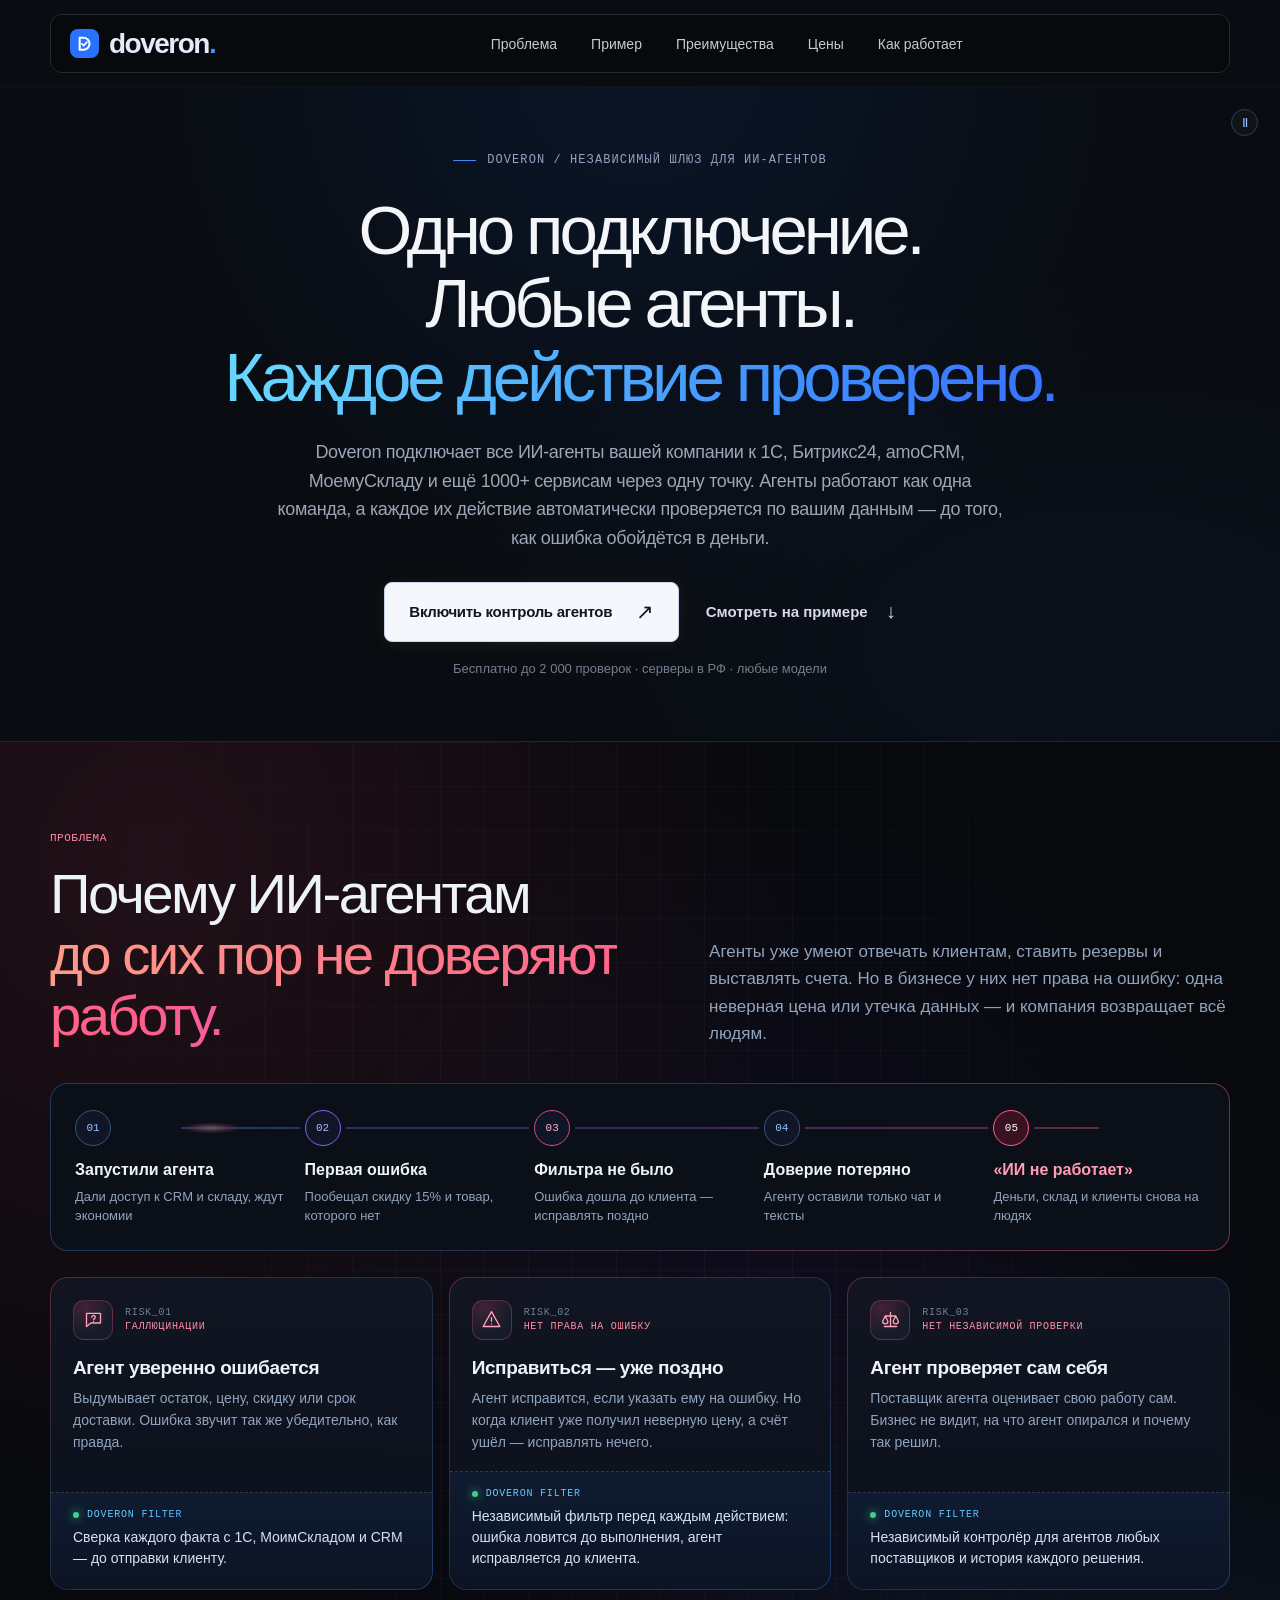
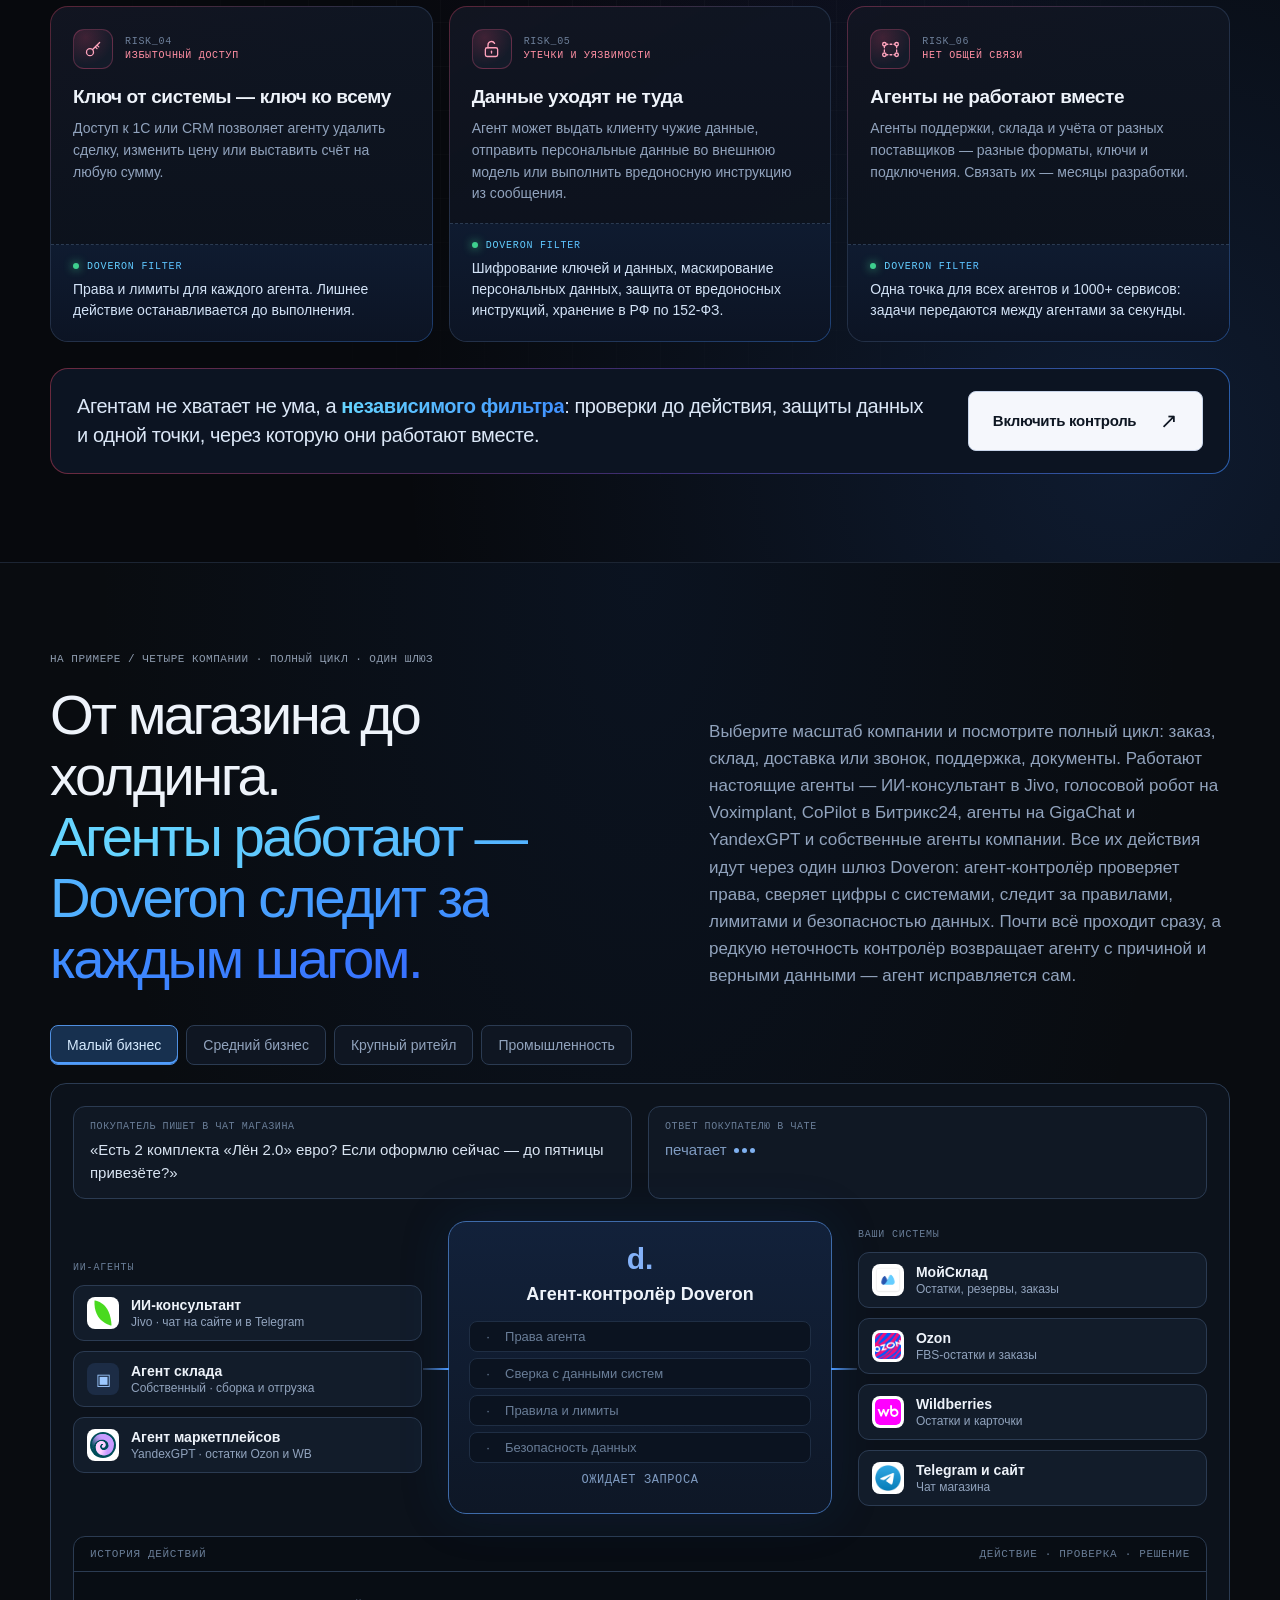
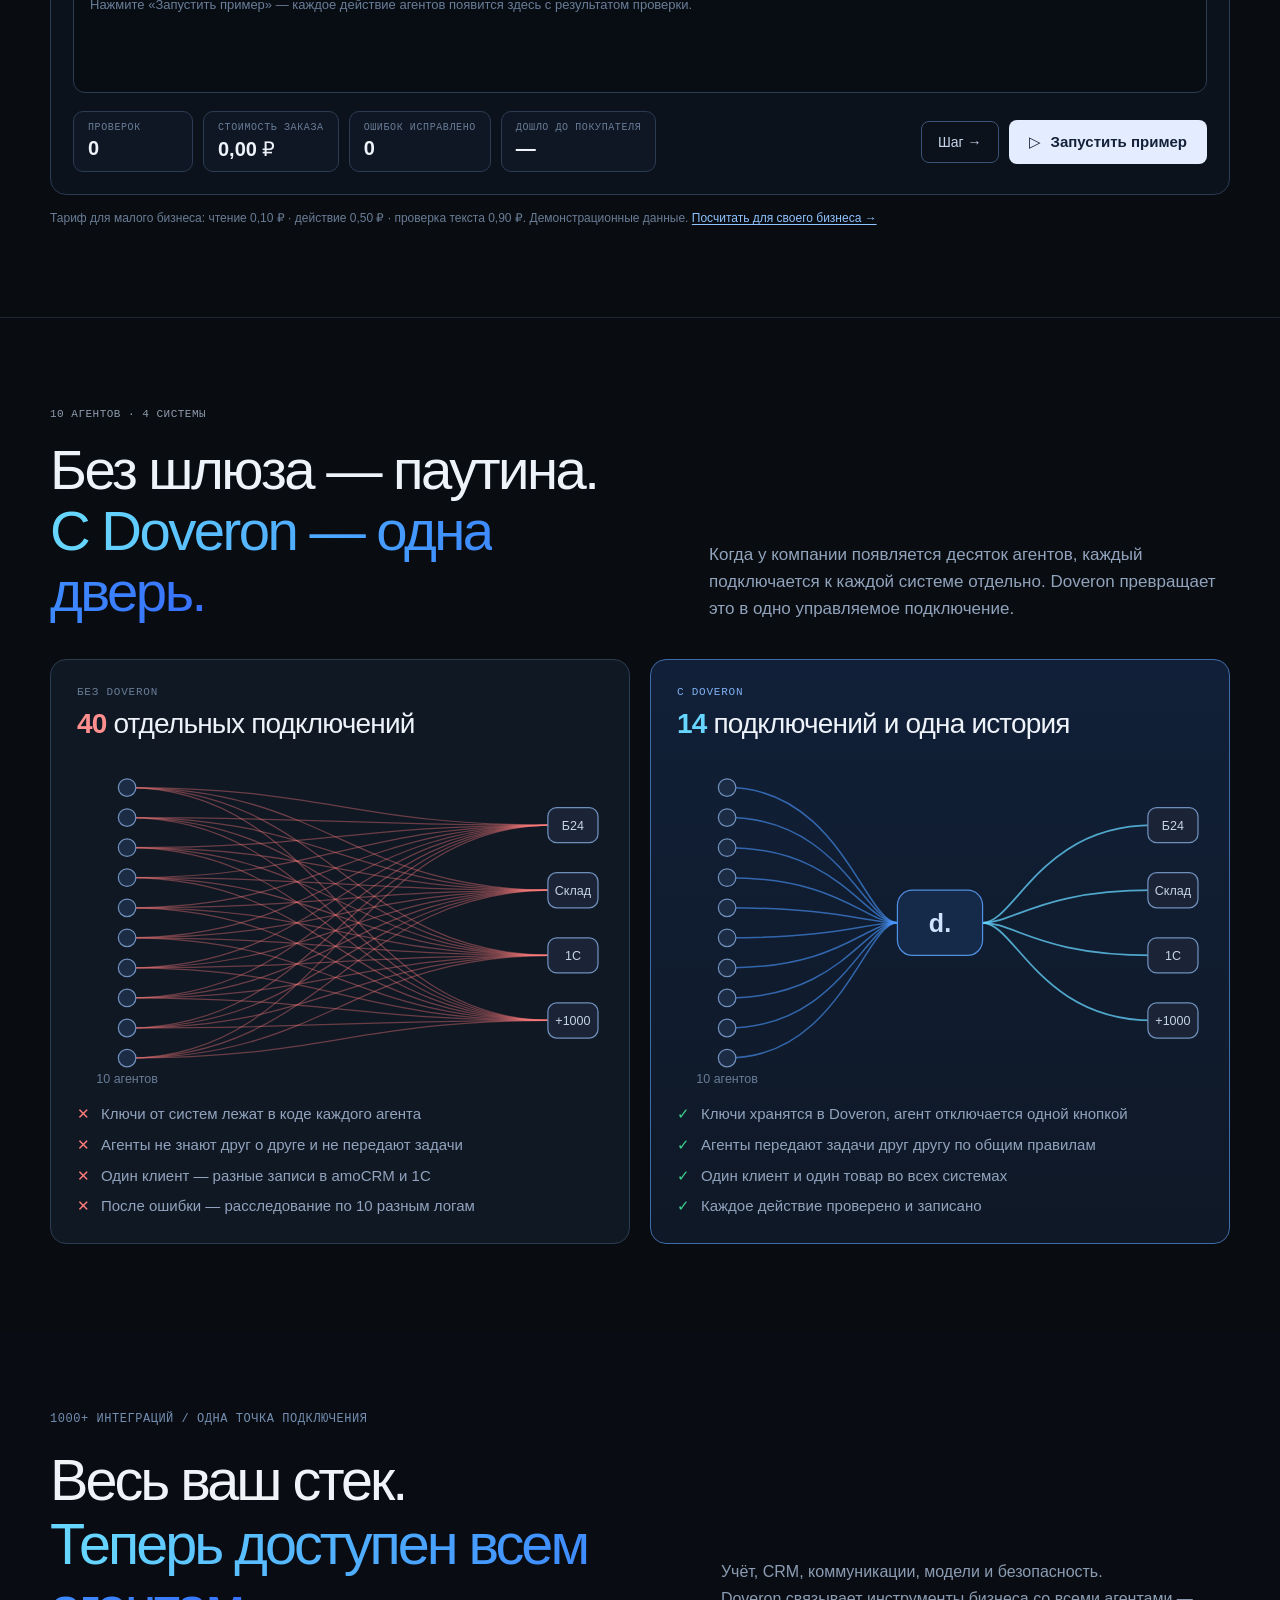
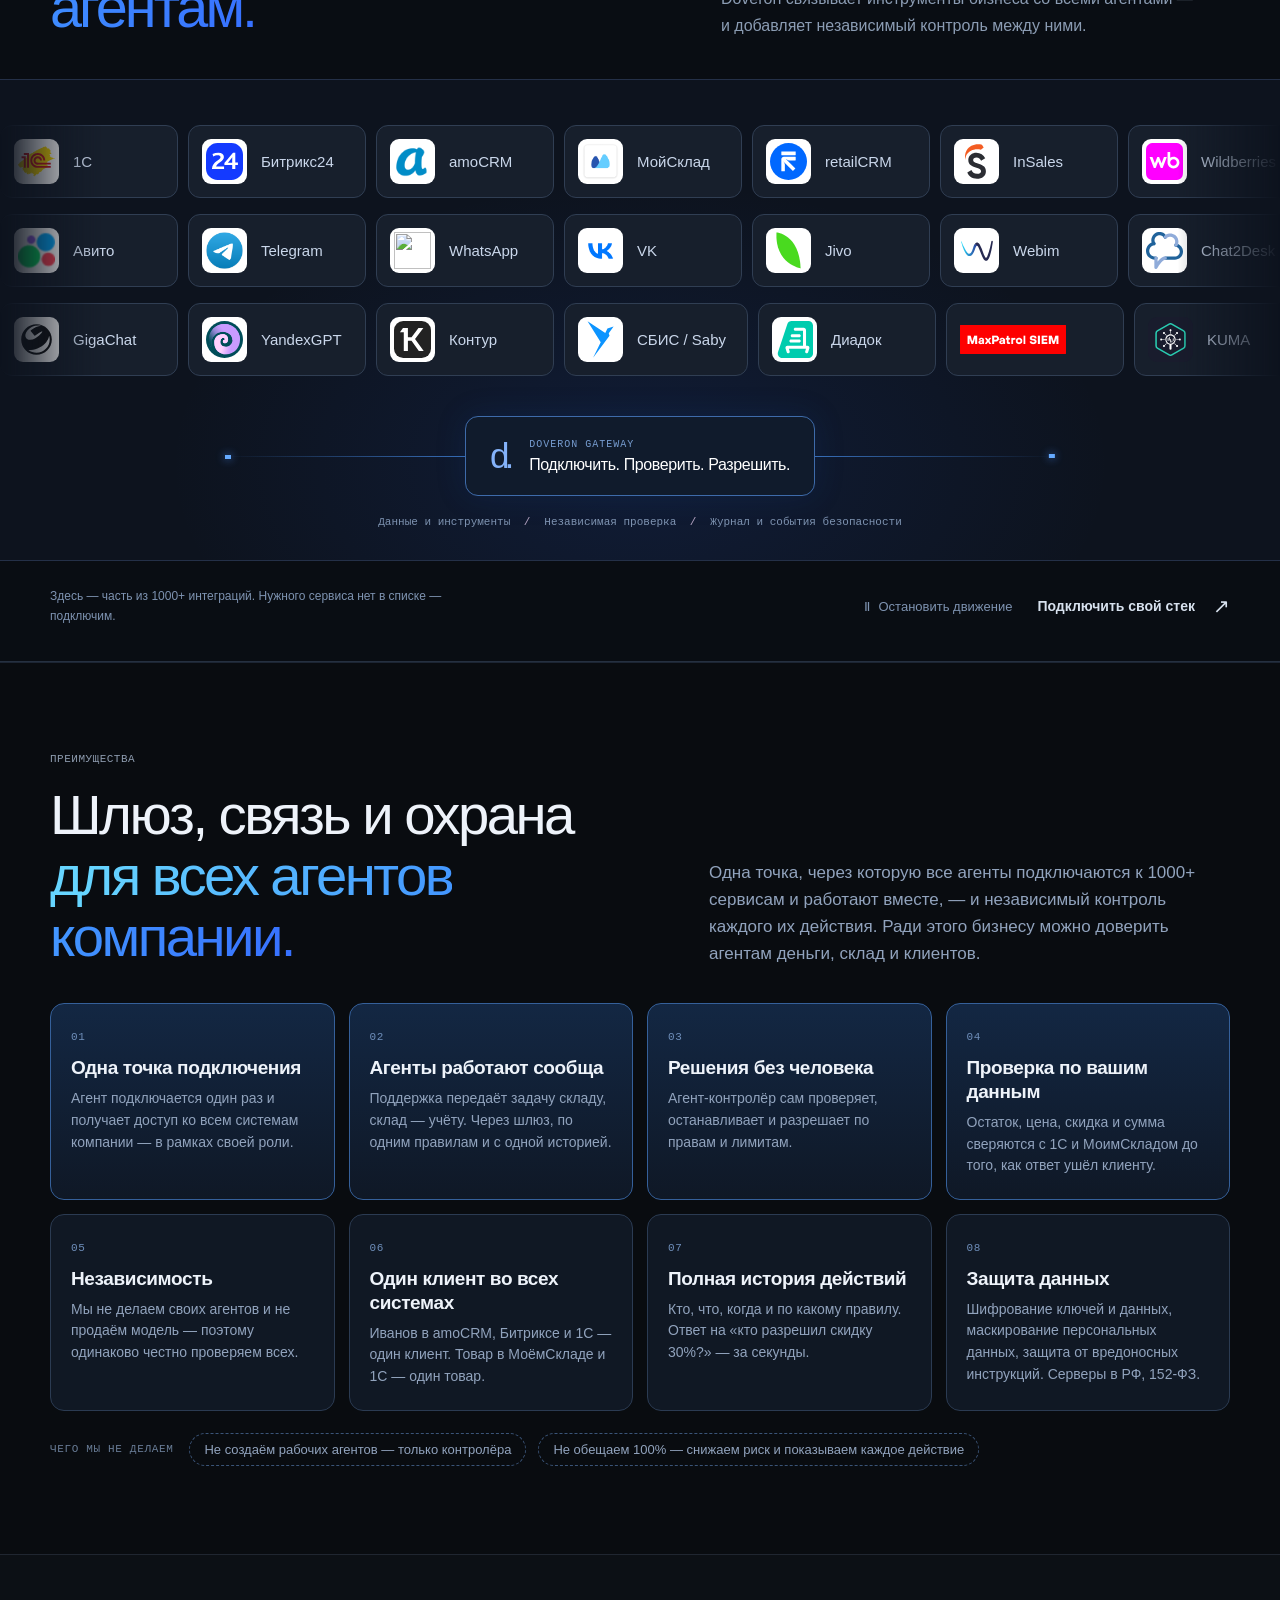
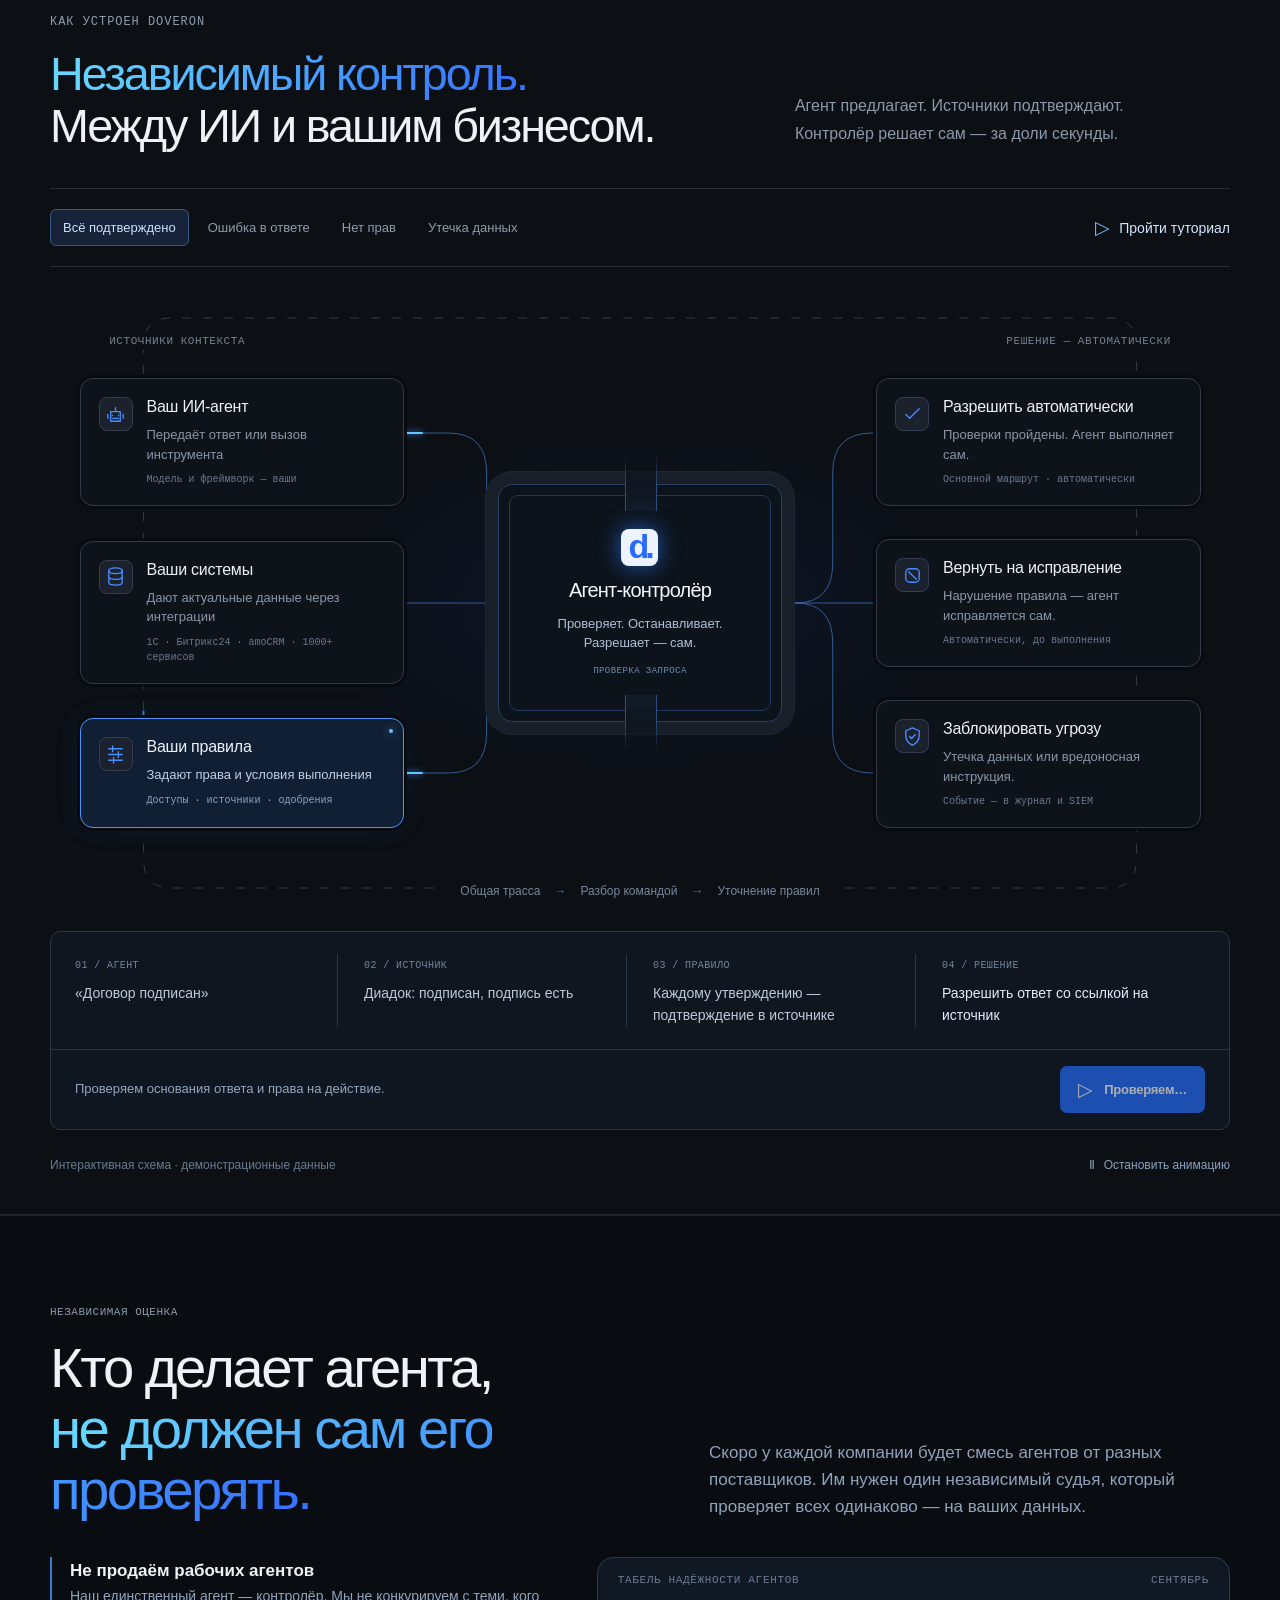
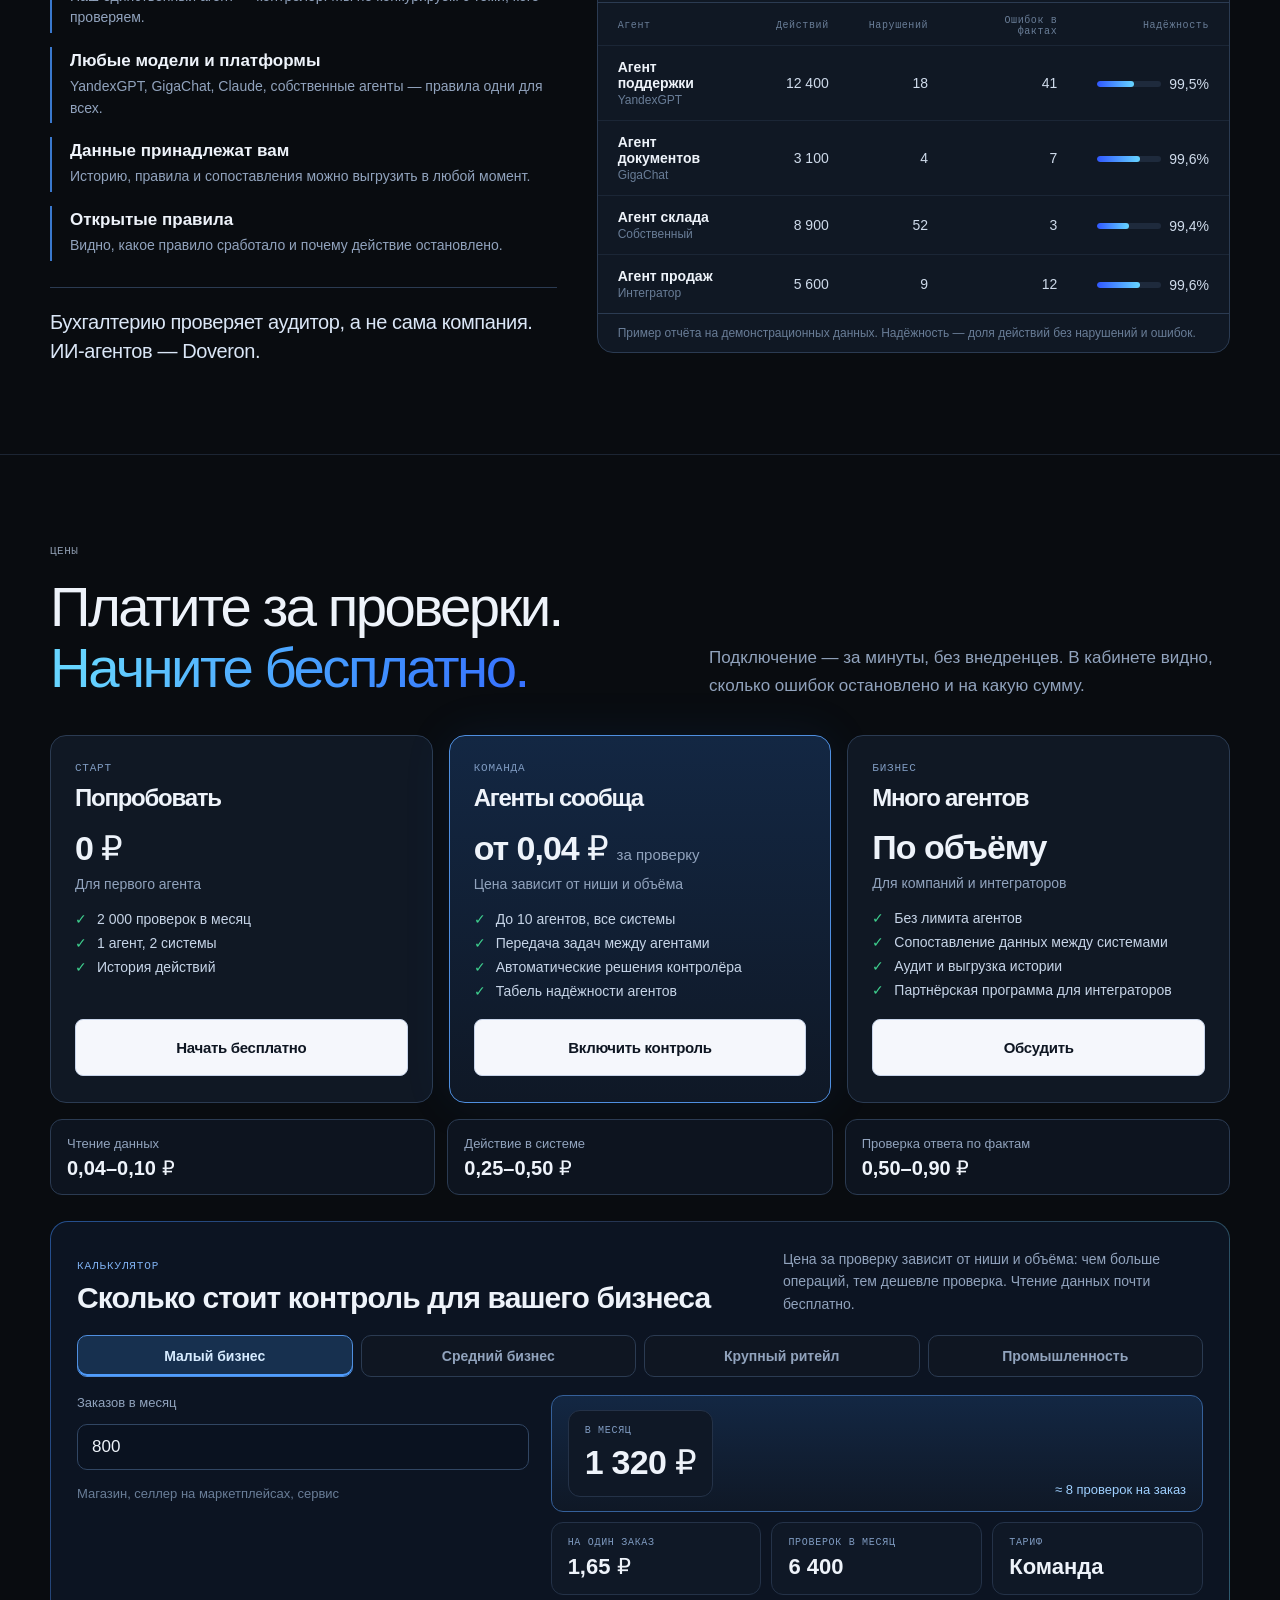
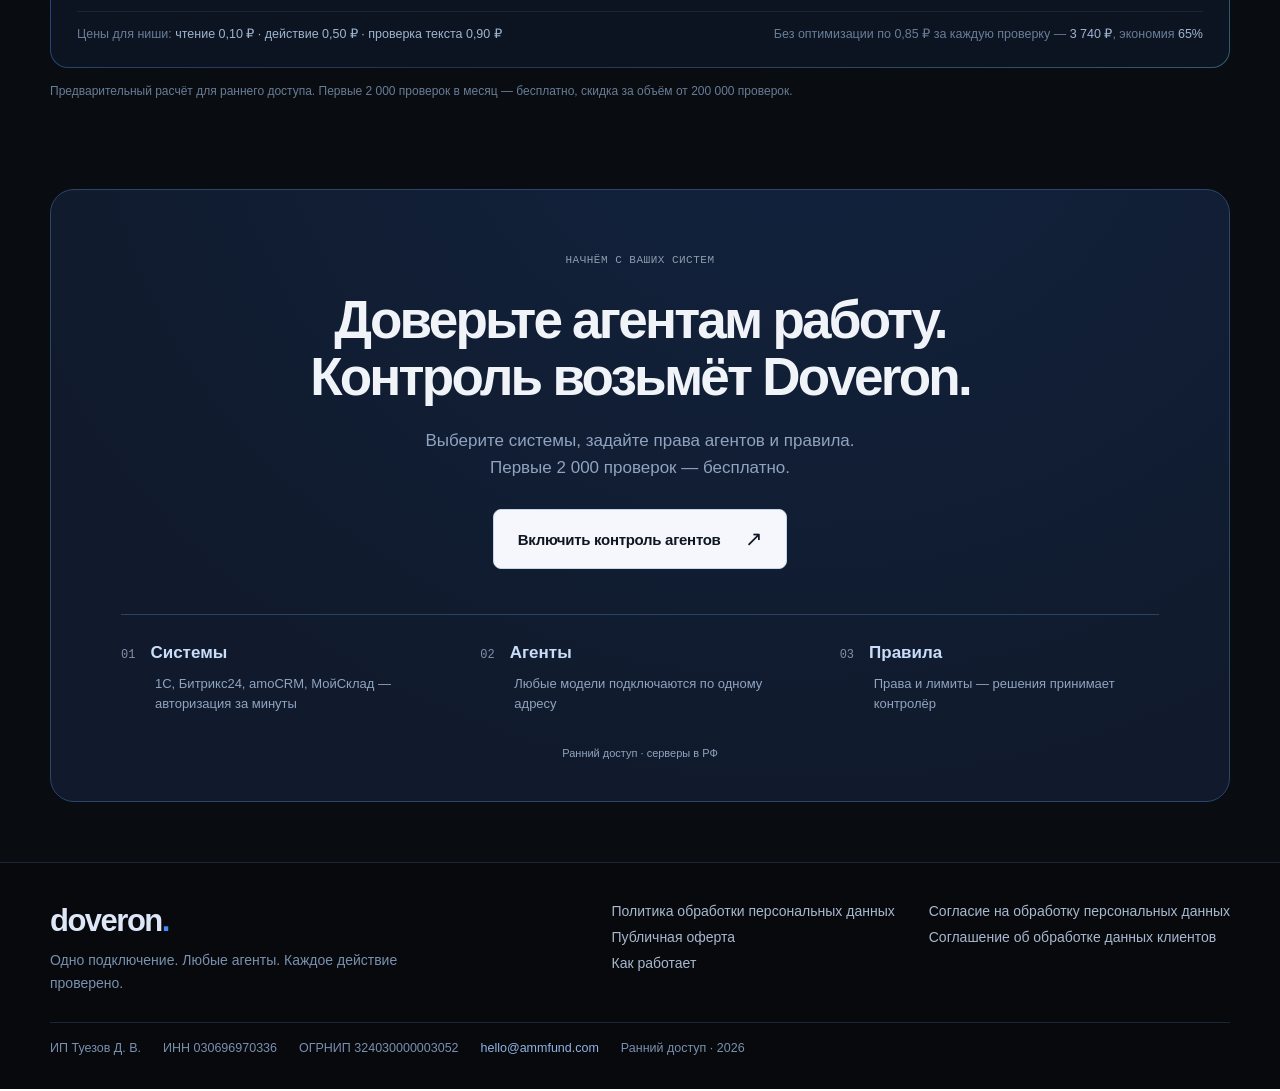
==== commit 125d339e: "Ответ в примере «печатает…», метки версий для обновления кэша Co-Authored-By: Claude Opus 5.5 <norep" ====
--- a/index.html
+++ b/index.html
@@ -1,6 +1,6 @@
-<!DOCTYPE html><html lang="ru"><head><meta charset="UTF-8"><meta name="viewport" content="width=device-width, initial-scale=1"><title>Doveron — независимый шлюз для ИИ-агентов бизнеса</title><meta name="description" content="Все ИИ-агенты компании подключаются к 1С, Битрикс24, amoCRM и МоемуСкладу через Doveron, работают сообща, а каждое их действие проверяется по вашим данным."><meta name="theme-color" content="#090c10"><link rel="icon" type="image/svg+xml" href="data:image/svg+xml,%3Csvg xmlns='http://www.w3.org/2000/svg' viewBox='0 0 64 64'%3E%3Crect width='64' height='64' rx='16' fill='%232872ff'/%3E%3Cpath d='M19 15h11a17 17 0 0 1 0 34H19z' fill='none' stroke='white' stroke-width='6' stroke-linejoin='round'/%3E%3Cpath d='m25.5 32.5 5 5 9-10' fill='none' stroke='white' stroke-width='5' stroke-linecap='round' stroke-linejoin='round'/%3E%3C/svg%3E"><link rel="stylesheet" href="styles.css"><link rel="stylesheet" href="system.css"><link rel="stylesheet" href="platform.css"><link rel="stylesheet" href="calc.css"></head><body class="electric-theme"><a class="skip" href="#main">К содержанию</a><header class="header tech-header"><div class="nav wrap"><a class="brand" href="index.html" aria-label="Doveron — на главную"><span class="brand-mark" aria-hidden="true"><svg viewBox="0 0 64 64" aria-hidden="true"><path d="M19 15h11a17 17 0 0 1 0 34H19z" fill="none" stroke="#fff" stroke-width="6" stroke-linejoin="round"/><path d="m25.5 32.5 5 5 9-10" fill="none" stroke="#fff" stroke-width="5" stroke-linecap="round" stroke-linejoin="round"/></svg></span>doveron<span class="brand-dot">.</span></a><nav id="main-nav" aria-label="Основная навигация"><a href="index.html#pain">Проблема</a><a href="index.html#example">Пример</a><a href="index.html#problems">Преимущества</a><a href="index.html#pricing">Цены</a><a href="how-it-works.html">Как работает</a></nav><button class="menu-toggle" aria-label="Открыть меню" aria-expanded="false" aria-controls="main-nav"><span></span><span></span></button></div></header>
+<!DOCTYPE html><html lang="ru"><head><meta charset="UTF-8"><meta name="viewport" content="width=device-width, initial-scale=1"><title>Doveron — независимый шлюз для ИИ-агентов бизнеса</title><meta name="description" content="Все ИИ-агенты компании подключаются к 1С, Битрикс24, amoCRM и МоемуСкладу через Doveron, работают сообща, а каждое их действие проверяется по вашим данным."><meta name="theme-color" content="#090c10"><link rel="icon" type="image/svg+xml" href="data:image/svg+xml,%3Csvg xmlns='http://www.w3.org/2000/svg' viewBox='0 0 64 64'%3E%3Crect width='64' height='64' rx='16' fill='%232872ff'/%3E%3Cpath d='M19 15h11a17 17 0 0 1 0 34H19z' fill='none' stroke='white' stroke-width='6' stroke-linejoin='round'/%3E%3Cpath d='m25.5 32.5 5 5 9-10' fill='none' stroke='white' stroke-width='5' stroke-linecap='round' stroke-linejoin='round'/%3E%3C/svg%3E"><link rel="stylesheet" href="styles.css?v=202609261335"><link rel="stylesheet" href="system.css?v=202609261335"><link rel="stylesheet" href="platform.css?v=202609261335"><link rel="stylesheet" href="calc.css?v=202609261335"></head><body class="electric-theme"><a class="skip" href="#main">К содержанию</a><header class="header tech-header"><div class="nav wrap"><a class="brand" href="index.html" aria-label="Doveron — на главную"><span class="brand-mark" aria-hidden="true"><svg viewBox="0 0 64 64" aria-hidden="true"><path d="M19 15h11a17 17 0 0 1 0 34H19z" fill="none" stroke="#fff" stroke-width="6" stroke-linejoin="round"/><path d="m25.5 32.5 5 5 9-10" fill="none" stroke="#fff" stroke-width="5" stroke-linecap="round" stroke-linejoin="round"/></svg></span>doveron<span class="brand-dot">.</span></a><nav id="main-nav" aria-label="Основная навигация"><a href="index.html#pain">Проблема</a><a href="index.html#example">Пример</a><a href="index.html#problems">Преимущества</a><a href="index.html#pricing">Цены</a><a href="how-it-works.html">Как работает</a></nav><button class="menu-toggle" aria-label="Открыть меню" aria-expanded="false" aria-controls="main-nav"><span></span><span></span></button></div></header>
 <main id="main">
 <section class="hero-stage tech-hero"><div class="aurora" aria-hidden="true"></div><button class="motion-toggle hero-motion" aria-label="Приостановить анимацию" aria-pressed="false"><span aria-hidden="true">Ⅱ</span></button><div class="hero-grid wrap">
 <div class="hero-copy"><div class="kicker"><span class="kicker-line"></span> DOVERON / НЕЗАВИСИМЫЙ ШЛЮЗ ДЛЯ ИИ-АГЕНТОВ</div><h1>Одно подключение. <br>Любые агенты. <br><span class="gradient-text">Каждое действие проверено.</span></h1><p>Doveron подключает все ИИ-агенты вашей компании к 1С, Битрикс24, amoCRM, МоемуСкладу и ещё 1000+ сервисам через одну точку. Агенты работают как одна команда, а каждое их действие автоматически проверяется по вашим данным — до того, как ошибка обойдётся в деньги.</p><div class="hero-actions"><button class="button dark" data-audit>Включить контроль агентов <span aria-hidden="true">↗</span></button><a class="plain-link" href="#example">Смотреть на примере <span aria-hidden="true">↓</span></a></div><div class="hero-note">Бесплатно до 2 000 проверок · серверы в РФ · любые модели</div></div>
 </div></section><section class="vx vx-section pain" id="pain"><div class="wrap"><div class="vx-head"><div><span class="kicker">ПРОБЛЕМА</span><h2>Почему ИИ-агентам <br><span class="gradient-warn">до сих пор не доверяют работу.</span></h2></div><p>Агенты уже умеют отвечать клиентам, ставить резервы и выставлять счета. Но в бизнесе у них нет права на ошибку: одна неверная цена или утечка данных — и компания возвращает всё людям.</p></div><div class="loop"><span class="loop-track" aria-hidden="true"><i></i></span><div><span class="loop-dot">01</span><strong>Запустили агента</strong><p>Дали доступ к CRM и складу, ждут экономии</p></div><div><span class="loop-dot">02</span><strong>Первая ошибка</strong><p>Пообещал скидку 15% и товар, которого нет</p></div><div><span class="loop-dot">03</span><strong>Фильтра не было</strong><p>Ошибка дошла до клиента — исправлять поздно</p></div><div><span class="loop-dot">04</span><strong>Доверие потеряно</strong><p>Агенту оставили только чат и тексты</p></div><div><span class="loop-dot">05</span><strong>«ИИ не работает»</strong><p>Деньги, склад и клиенты снова на людях</p></div></div><div class="risk-grid"><article class="risk" style="--i:0"><div class="risk-top"><span class="risk-ico"><svg viewBox="0 0 24 24" fill="none" stroke="currentColor" stroke-width="1.5" stroke-linecap="round" stroke-linejoin="round" aria-hidden="true"><path d="M4 5h16v11H9l-5 4z"/><path d="M10 9.5a2 2 0 1 1 2.8 1.8c-.5.3-.8.7-.8 1.2M12 14.5h.01"/></svg></span><span class="risk-tag"><b>RISK_01</b>ГАЛЛЮЦИНАЦИИ</span></div><h3>Агент уверенно ошибается</h3><p>Выдумывает остаток, цену, скидку или срок доставки. Ошибка звучит так же убедительно, как правда.</p><div class="risk-fix"><span>DOVERON FILTER</span><p>Сверка каждого факта с 1С, МоимСкладом и CRM — до отправки клиенту.</p></div></article><article class="risk" style="--i:1"><div class="risk-top"><span class="risk-ico"><svg viewBox="0 0 24 24" fill="none" stroke="currentColor" stroke-width="1.5" stroke-linecap="round" stroke-linejoin="round" aria-hidden="true"><path d="M12 3 2.5 20h19z"/><path d="M12 10v4M12 17h.01"/></svg></span><span class="risk-tag"><b>RISK_02</b>НЕТ ПРАВА НА ОШИБКУ</span></div><h3>Исправиться — уже поздно</h3><p>Агент исправится, если указать ему на ошибку. Но когда клиент уже получил неверную цену, а счёт ушёл — исправлять нечего.</p><div class="risk-fix"><span>DOVERON FILTER</span><p>Независимый фильтр перед каждым действием: ошибка ловится до выполнения, агент исправляется до клиента.</p></div></article><article class="risk" style="--i:2"><div class="risk-top"><span class="risk-ico"><svg viewBox="0 0 24 24" fill="none" stroke="currentColor" stroke-width="1.5" stroke-linecap="round" stroke-linejoin="round" aria-hidden="true"><path d="M12 4v16M5 20h14M6 8h12M6 8l-3 6a3 3 0 0 0 6 0zM18 8l-3 6a3 3 0 0 0 6 0z"/></svg></span><span class="risk-tag"><b>RISK_03</b>НЕТ НЕЗАВИСИМОЙ ПРОВЕРКИ</span></div><h3>Агент проверяет сам себя</h3><p>Поставщик агента оценивает свою работу сам. Бизнес не видит, на что агент опирался и почему так решил.</p><div class="risk-fix"><span>DOVERON FILTER</span><p>Независимый контролёр для агентов любых поставщиков и история каждого решения.</p></div></article><article class="risk" style="--i:3"><div class="risk-top"><span class="risk-ico"><svg viewBox="0 0 24 24" fill="none" stroke="currentColor" stroke-width="1.5" stroke-linecap="round" stroke-linejoin="round" aria-hidden="true"><circle cx="8" cy="15" r="4"/><path d="m11 12 8-8M16 7l2 2M14 9l2 2"/></svg></span><span class="risk-tag"><b>RISK_04</b>ИЗБЫТОЧНЫЙ ДОСТУП</span></div><h3>Ключ от системы — ключ ко всему</h3><p>Доступ к 1С или CRM позволяет агенту удалить сделку, изменить цену или выставить счёт на любую сумму.</p><div class="risk-fix"><span>DOVERON FILTER</span><p>Права и лимиты для каждого агента. Лишнее действие останавливается до выполнения.</p></div></article><article class="risk" style="--i:4"><div class="risk-top"><span class="risk-ico"><svg viewBox="0 0 24 24" fill="none" stroke="currentColor" stroke-width="1.5" stroke-linecap="round" stroke-linejoin="round" aria-hidden="true"><rect x="5" y="10" width="14" height="10" rx="2"/><path d="M8 10V7a4 4 0 0 1 7.5-2"/><path d="M12 14v2"/></svg></span><span class="risk-tag"><b>RISK_05</b>УТЕЧКИ И УЯЗВИМОСТИ</span></div><h3>Данные уходят не туда</h3><p>Агент может выдать клиенту чужие данные, отправить персональные данные во внешнюю модель или выполнить вредоносную инструкцию из сообщения.</p><div class="risk-fix"><span>DOVERON FILTER</span><p>Шифрование ключей и данных, маскирование персональных данных, защита от вредоносных инструкций, хранение в РФ по 152-ФЗ.</p></div></article><article class="risk" style="--i:5"><div class="risk-top"><span class="risk-ico"><svg viewBox="0 0 24 24" fill="none" stroke="currentColor" stroke-width="1.5" stroke-linecap="round" stroke-linejoin="round" aria-hidden="true"><circle cx="5" cy="6" r="2"/><circle cx="19" cy="6" r="2"/><circle cx="5" cy="18" r="2"/><circle cx="19" cy="18" r="2"/><path d="M7 6h10M7 18h10M5 8v8M19 8v8" stroke-dasharray="2 2.5"/></svg></span><span class="risk-tag"><b>RISK_06</b>НЕТ ОБЩЕЙ СВЯЗИ</span></div><h3>Агенты не работают вместе</h3><p>Агенты поддержки, склада и учёта от разных поставщиков — разные форматы, ключи и подключения. Связать их — месяцы разработки.</p><div class="risk-fix"><span>DOVERON FILTER</span><p>Одна точка для всех агентов и 1000+ сервисов: задачи передаются между агентами за секунды.</p></div></article></div><div class="pain-result"><p>Агентам не хватает не ума, а <b>независимого фильтра</b>: проверки до действия, защиты данных и одной точки, через которую они работают вместе.</p><button class="button dark" data-audit>Включить контроль <span aria-hidden="true">↗</span></button></div></div></section><section class="vx vx-section ex" id="example"><div class="wrap"><div class="vx-head"><div><span class="kicker">НА ПРИМЕРЕ / ЧЕТЫРЕ КОМПАНИИ · ПОЛНЫЙ ЦИКЛ · ОДИН ШЛЮЗ</span><h2>От магазина до холдинга. <br><span class="gradient-text">Агенты работают — Doveron следит за каждым шагом.</span></h2></div><p>Выберите масштаб компании и посмотрите полный цикл: заказ, склад, доставка или звонок, поддержка, документы. Работают настоящие агенты — ИИ-консультант в Jivo, голосовой робот на Voximplant, CoPilot в Битрикс24, агенты на GigaChat и YandexGPT и собственные агенты компании. Все их действия идут через один шлюз Doveron: агент-контролёр проверяет права, сверяет цифры с системами, следит за правилами, лимитами и безопасностью данных. Почти всё проходит сразу, а редкую неточность контролёр возвращает агенту с причиной и верными данными — агент исправляется сам.</p></div><div data-ex><div class="ex-tabs" role="tablist" aria-label="Масштаб компании"><button role="tab" aria-selected="true" data-ex-case="small">Малый бизнес</button><button role="tab" aria-selected="false" tabindex="-1" data-ex-case="mid">Средний бизнес</button><button role="tab" aria-selected="false" tabindex="-1" data-ex-case="retail">Крупный ритейл</button><button role="tab" aria-selected="false" tabindex="-1" data-ex-case="industry">Промышленность</button></div><div class="ex-board"><div class="ex-client"><div class="ex-bubble" data-ex-in><span></span><p></p></div><div class="ex-bubble is-empty" data-ex-out><span></span><p></p></div></div><div class="ex-grid"><div class="ex-col ex-col-agents"><b>ИИ-АГЕНТЫ</b></div><div class="ex-hub" data-ex-hub><span class="ex-hub-mark" aria-hidden="true">d.</span><strong>Агент-контролёр Doveron</strong><div class="ex-hub-steps"><div data-hub="rights"><i>·</i>Права агента</div><div data-hub="data"><i>·</i>Сверка с данными систем</div><div data-hub="rule"><i>·</i>Правила и лимиты</div><div data-hub="sec"><i>·</i>Безопасность данных</div></div><div class="ex-hub-verdict" data-ex-verdict>ОЖИДАЕТ ЗАПРОСА</div></div><div class="ex-col ex-col-systems"><b>ВАШИ СИСТЕМЫ</b></div></div><div class="ex-log"><div class="ex-log-head"><span>ИСТОРИЯ ДЕЙСТВИЙ</span><span>ДЕЙСТВИЕ · ПРОВЕРКА · РЕШЕНИЕ</span></div><ol data-ex-log></ol></div><div class="ex-foot"><div class="ex-sum"><div><span>ПРОВЕРОК</span><strong data-sum-checks>0</strong></div><div><span data-sum-cost-label>СТОИМОСТЬ ЗАКАЗА</span><strong data-sum-cost>0 ₽</strong></div><div><span>ОШИБОК ИСПРАВЛЕНО</span><strong data-sum-fixed>0</strong></div><div><span data-sum-leak-label>ДОШЛО ДО КЛИЕНТА</span><strong data-sum-leak>—</strong></div></div><div class="ex-controls"><button class="ex-step" data-ex-next>Шаг →</button><button class="ex-play" data-ex-play><span aria-hidden="true">▷</span><span>Запустить пример</span></button></div></div><p class="visually-hidden" role="status" aria-live="polite" data-ex-live></p></div><p class="ex-note" data-ex-note>Тариф для малого бизнеса: чтение 0,10 ₽ · действие 0,50 ₽ · проверка текста 0,90 ₽. Демонстрационные данные. <a href="#calc">Посчитать для своего бизнеса →</a></p></div></div></section><section class="vx vx-section" id="before-after"><div class="wrap"><div class="vx-head"><div><span class="kicker">10 АГЕНТОВ · 4 СИСТЕМЫ</span><h2>Без шлюза — паутина. <br><span class="gradient-text">С Doveron — одна дверь.</span></h2></div><p>Когда у компании появляется десяток агентов, каждый подключается к каждой системе отдельно. Doveron превращает это в одно управляемое подключение.</p></div><div class="ba-grid"><article class="ba-card is-bad"><span>БЕЗ DOVERON</span><h3><b>40</b> отдельных подключений</h3><svg data-ba="mesh" role="img" aria-label="10 агентов подключены к 4 системам напрямую: 40 связей"></svg><ul><li>Ключи от систем лежат в коде каждого агента</li><li>Агенты не знают друг о друге и не передают задачи</li><li>Один клиент — разные записи в amoCRM и 1С</li><li>После ошибки — расследование по 10 разным логам</li></ul></article><article class="ba-card is-good"><span>С DOVERON</span><h3><b>14</b> подключений и одна история</h3><svg data-ba="hub" role="img" aria-label="10 агентов и 4 системы подключены через один шлюз Doveron: 14 связей"></svg><ul><li>Ключи хранятся в Doveron, агент отключается одной кнопкой</li><li>Агенты передают задачи друг другу по общим правилам</li><li>Один клиент и один товар во всех системах</li><li>Каждое действие проверено и записано</li></ul></article></div></div></section><section class="integrations-section" id="integrations"><div class="wrap integration-heading"><div><span class="kicker">1000+ ИНТЕГРАЦИЙ / ОДНА ТОЧКА ПОДКЛЮЧЕНИЯ</span><h2>Весь ваш стек. <br><span class="gradient-text">Теперь доступен всем агентам.</span></h2></div><p>Учёт, CRM, коммуникации, модели и безопасность. <br>Doveron связывает инструменты бизнеса со всеми агентами — <br class="desktop-only"> и добавляет независимый контроль между ними.</p></div><div class="integration-universe"><div class="integration-glow" aria-hidden="true"></div><div tabindex="0" class="integration-lane lane-0"><div class="integration-track"><ul aria-label="Интеграции: группа 1"><li class="integration-chip"><span class="integration-icon"><img src="assets/integrations/1c.svg" alt="" width="40" height="40" loading="eager"></span><span>1С</span></li><li class="integration-chip"><span class="integration-icon"><img src="assets/integrations/bitrix24.svg" alt="" width="40" height="40" loading="eager"></span><span>Битрикс24</span></li><li class="integration-chip"><span class="integration-icon"><img src="assets/integrations/amocrm.png" alt="" width="40" height="40" loading="eager"></span><span>amoCRM</span></li><li class="integration-chip"><span class="integration-icon"><img src="assets/integrations/moysklad.png" alt="" width="40" height="40" loading="eager"></span><span>МойСклад</span></li><li class="integration-chip"><span class="integration-icon"><img src="assets/integrations/retailcrm.svg" alt="" width="40" height="40" loading="eager"></span><span>retailCRM</span></li><li class="integration-chip"><span class="integration-icon"><img src="assets/integrations/insales.svg" alt="" width="40" height="40" loading="eager"></span><span>InSales</span></li><li class="integration-chip"><span class="integration-icon"><img src="assets/integrations/wildberries.svg" alt="" width="40" height="40" loading="eager"></span><span>Wildberries</span></li><li class="integration-chip"><span class="integration-icon"><img src="assets/integrations/ozon.jpg" alt="" width="40" height="40" loading="eager"></span><span>Ozon</span></li><li class="integration-chip"><span class="integration-icon"><img src="assets/integrations/yandex-market.png" alt="" width="40" height="40" loading="eager"></span><span>Яндекс Маркет</span></li></ul><ul aria-hidden="true"><li class="integration-chip"><span class="integration-icon"><img src="assets/integrations/1c.svg" alt="" width="40" height="40" loading="eager"></span><span>1С</span></li><li class="integration-chip"><span class="integration-icon"><img src="assets/integrations/bitrix24.svg" alt="" width="40" height="40" loading="eager"></span><span>Битрикс24</span></li><li class="integration-chip"><span class="integration-icon"><img src="assets/integrations/amocrm.png" alt="" width="40" height="40" loading="eager"></span><span>amoCRM</span></li><li class="integration-chip"><span class="integration-icon"><img src="assets/integrations/moysklad.png" alt="" width="40" height="40" loading="eager"></span><span>МойСклад</span></li><li class="integration-chip"><span class="integration-icon"><img src="assets/integrations/retailcrm.svg" alt="" width="40" height="40" loading="eager"></span><span>retailCRM</span></li><li class="integration-chip"><span class="integration-icon"><img src="assets/integrations/insales.svg" alt="" width="40" height="40" loading="eager"></span><span>InSales</span></li><li class="integration-chip"><span class="integration-icon"><img src="assets/integrations/wildberries.svg" alt="" width="40" height="40" loading="eager"></span><span>Wildberries</span></li><li class="integration-chip"><span class="integration-icon"><img src="assets/integrations/ozon.jpg" alt="" width="40" height="40" loading="eager"></span><span>Ozon</span></li><li class="integration-chip"><span class="integration-icon"><img src="assets/integrations/yandex-market.png" alt="" width="40" height="40" loading="eager"></span><span>Яндекс Маркет</span></li></ul></div></div><div tabindex="0" class="integration-lane lane-1"><div class="integration-track"><ul aria-label="Интеграции: группа 2"><li class="integration-chip"><span class="integration-icon"><img src="assets/integrations/avito.png" alt="" width="40" height="40" loading="eager"></span><span>Авито</span></li><li class="integration-chip"><span class="integration-icon"><img src="assets/integrations/telegram.png" alt="" width="40" height="40" loading="eager"></span><span>Telegram</span></li><li class="integration-chip"><span class="integration-icon"><img src="assets/integrations/whatsapp.svg" alt="" width="40" height="40" loading="eager"></span><span>WhatsApp</span></li><li class="integration-chip"><span class="integration-icon"><img src="assets/integrations/vk.png" alt="" width="40" height="40" loading="eager"></span><span>VK</span></li><li class="integration-chip"><span class="integration-icon"><img src="assets/integrations/jivo.svg" alt="" width="40" height="40" loading="eager"></span><span>Jivo</span></li><li class="integration-chip"><span class="integration-icon"><img src="assets/integrations/webim.svg" alt="" width="40" height="40" loading="eager"></span><span>Webim</span></li><li class="integration-chip"><span class="integration-icon"><img src="assets/integrations/chat2desk.svg" alt="" width="40" height="40" loading="eager"></span><span>Chat2Desk</span></li><li class="integration-chip"><span class="integration-icon"><img src="assets/integrations/voximplant.ico" alt="" width="40" height="40" loading="eager"></span><span>Voximplant</span></li><li class="integration-chip"><span class="integration-icon"><img src="assets/integrations/uis.png" alt="" width="40" height="40" loading="eager"></span><span>UIS</span></li></ul><ul aria-hidden="true"><li class="integration-chip"><span class="integration-icon"><img src="assets/integrations/avito.png" alt="" width="40" height="40" loading="eager"></span><span>Авито</span></li><li class="integration-chip"><span class="integration-icon"><img src="assets/integrations/telegram.png" alt="" width="40" height="40" loading="eager"></span><span>Telegram</span></li><li class="integration-chip"><span class="integration-icon"><img src="assets/integrations/whatsapp.svg" alt="" width="40" height="40" loading="eager"></span><span>WhatsApp</span></li><li class="integration-chip"><span class="integration-icon"><img src="assets/integrations/vk.png" alt="" width="40" height="40" loading="eager"></span><span>VK</span></li><li class="integration-chip"><span class="integration-icon"><img src="assets/integrations/jivo.svg" alt="" width="40" height="40" loading="eager"></span><span>Jivo</span></li><li class="integration-chip"><span class="integration-icon"><img src="assets/integrations/webim.svg" alt="" width="40" height="40" loading="eager"></span><span>Webim</span></li><li class="integration-chip"><span class="integration-icon"><img src="assets/integrations/chat2desk.svg" alt="" width="40" height="40" loading="eager"></span><span>Chat2Desk</span></li><li class="integration-chip"><span class="integration-icon"><img src="assets/integrations/voximplant.ico" alt="" width="40" height="40" loading="eager"></span><span>Voximplant</span></li><li class="integration-chip"><span class="integration-icon"><img src="assets/integrations/uis.png" alt="" width="40" height="40" loading="eager"></span><span>UIS</span></li></ul></div></div><div tabindex="0" class="integration-lane lane-2"><div class="integration-track"><ul aria-label="Интеграции: группа 3"><li class="integration-chip"><span class="integration-icon"><img src="assets/integrations/gigachat.svg" alt="" width="40" height="40" loading="eager"></span><span>GigaChat</span></li><li class="integration-chip"><span class="integration-icon"><img src="assets/integrations/yandexgpt.svg" alt="" width="40" height="40" loading="eager"></span><span>YandexGPT</span></li><li class="integration-chip"><span class="integration-icon"><img src="assets/integrations/kontur.svg" alt="" width="40" height="40" loading="eager"></span><span>Контур</span></li><li class="integration-chip"><span class="integration-icon"><img src="assets/integrations/sbis.svg" alt="" width="40" height="40" loading="eager"></span><span>СБИС / Saby</span></li><li class="integration-chip"><span class="integration-icon"><img src="assets/integrations/diadoc.svg" alt="" width="40" height="40" loading="eager"></span><span>Диадок</span></li><li class="integration-chip"><span class="integration-icon wide-icon"><img src="assets/integrations/maxpatrol-siem.svg" alt="MaxPatrol SIEM" width="40" height="40" loading="eager"></span><span>MaxPatrol SIEM</span></li><li class="integration-chip"><span class="integration-icon dark-icon"><img src="assets/integrations/kuma.svg" alt="" width="40" height="40" loading="eager"></span><span>KUMA</span></li><li class="integration-chip"><span class="integration-icon"><img src="assets/integrations/rusiem.svg" alt="" width="40" height="40" loading="eager"></span><span>RuSIEM</span></li></ul><ul aria-hidden="true"><li class="integration-chip"><span class="integration-icon"><img src="assets/integrations/gigachat.svg" alt="" width="40" height="40" loading="eager"></span><span>GigaChat</span></li><li class="integration-chip"><span class="integration-icon"><img src="assets/integrations/yandexgpt.svg" alt="" width="40" height="40" loading="eager"></span><span>YandexGPT</span></li><li class="integration-chip"><span class="integration-icon"><img src="assets/integrations/kontur.svg" alt="" width="40" height="40" loading="eager"></span><span>Контур</span></li><li class="integration-chip"><span class="integration-icon"><img src="assets/integrations/sbis.svg" alt="" width="40" height="40" loading="eager"></span><span>СБИС / Saby</span></li><li class="integration-chip"><span class="integration-icon"><img src="assets/integrations/diadoc.svg" alt="" width="40" height="40" loading="eager"></span><span>Диадок</span></li><li class="integration-chip"><span class="integration-icon wide-icon"><img src="assets/integrations/maxpatrol-siem.svg" alt="MaxPatrol SIEM" width="40" height="40" loading="eager"></span><span>MaxPatrol SIEM</span></li><li class="integration-chip"><span class="integration-icon dark-icon"><img src="assets/integrations/kuma.svg" alt="" width="40" height="40" loading="eager"></span><span>KUMA</span></li><li class="integration-chip"><span class="integration-icon"><img src="assets/integrations/rusiem.svg" alt="" width="40" height="40" loading="eager"></span><span>RuSIEM</span></li></ul></div></div><div class="integration-convergence"><span class="convergence-line" aria-hidden="true"></span><div class="integration-hub"><span class="hub-brand">d.</span><div><span>DOVERON GATEWAY</span><strong>Подключить. Проверить. Разрешить.</strong></div><span class="hub-pulse" aria-hidden="true"></span></div><span class="convergence-line" aria-hidden="true"></span></div><div class="integration-destinations"><span>Данные и инструменты</span><span>Независимая проверка</span><span>Журнал и события безопасности</span></div></div><div class="wrap integration-bottom"><p>Здесь — часть из 1000+ интеграций. Нужного сервиса нет в списке — подключим.</p><div><button class="integration-pause" data-integration-pause aria-pressed="false">Ⅱ <span>Остановить движение</span></button><button class="plain-link" data-audit>Подключить свой стек <span aria-hidden="true">↗</span></button></div></div></section><section class="vx vx-section" id="problems"><div class="wrap"><div class="vx-head"><div><span class="kicker">ПРЕИМУЩЕСТВА</span><h2>Шлюз, связь и охрана <br><span class="gradient-text">для всех агентов компании.</span></h2></div><p>Одна точка, через которую все агенты подключаются к 1000+ сервисам и работают вместе, — и независимый контроль каждого их действия. Ради этого бизнесу можно доверить агентам деньги, склад и клиентов.</p></div><div class="adv-grid"><article class="is-key"><span>01</span><h3>Одна точка подключения</h3><p>Агент подключается один раз и получает доступ ко всем системам компании — в рамках своей роли.</p></article><article class="is-key"><span>02</span><h3>Агенты работают сообща</h3><p>Поддержка передаёт задачу складу, склад — учёту. Через шлюз, по одним правилам и с одной историей.</p></article><article class="is-key"><span>03</span><h3>Решения без человека</h3><p>Агент-контролёр сам проверяет, останавливает и разрешает по правам и лимитам.</p></article><article class="is-key"><span>04</span><h3>Проверка по вашим данным</h3><p>Остаток, цена, скидка и сумма сверяются с 1С и МоимСкладом до того, как ответ ушёл клиенту.</p></article><article><span>05</span><h3>Независимость</h3><p>Мы не делаем своих агентов и не продаём модель — поэтому одинаково честно проверяем всех.</p></article><article><span>06</span><h3>Один клиент во всех системах</h3><p>Иванов в amoCRM, Битриксе и 1С — один клиент. Товар в МоёмСкладе и 1С — один товар.</p></article><article><span>07</span><h3>Полная история действий</h3><p>Кто, что, когда и по какому правилу. Ответ на «кто разрешил скидку 30%?» — за секунды.</p></article><article><span>08</span><h3>Защита данных</h3><p>Шифрование ключей и данных, маскирование персональных данных, защита от вредоносных инструкций. Серверы в РФ, 152-ФЗ.</p></article></div><div class="adv-not"><b>ЧЕГО МЫ НЕ ДЕЛАЕМ</b><span>Не создаём рабочих агентов — только контролёра</span><span>Не обещаем 100% — снижаем риск и показываем каждое действие</span></div></div></section><section class="system-section" id="system-map" data-system data-scenario="good" data-phase="ready"><div class="wrap"><div class="system-heading"><div><span class="kicker">КАК УСТРОЕН DOVERON</span><h2><span class="gradient-text">Независимый контроль.</span><br>Между ИИ и вашим бизнесом.</h2></div><p>Агент предлагает. Источники подтверждают. <br>Контролёр решает сам — за доли секунды.</p></div><div class="system-controls"><div class="system-cases" role="tablist" aria-label="Пример работы шлюза"><button role="tab" id="system-case-good" data-system-case="good" aria-selected="true" aria-controls="system-case-panel">Всё подтверждено</button><button role="tab" id="system-case-fact" data-system-case="fact" aria-selected="false" tabindex="-1" aria-controls="system-case-panel">Ошибка в ответе</button><button role="tab" id="system-case-permission" data-system-case="permission" aria-selected="false" tabindex="-1" aria-controls="system-case-panel">Нет прав</button><button role="tab" id="system-case-offline" data-system-case="offline" aria-selected="false" tabindex="-1" aria-controls="system-case-panel">Утечка данных</button></div><button class="system-tour-start" data-tour-start><span aria-hidden="true">▷</span> Пройти туториал</button></div><div class="system-tour-panel" data-tour-panel hidden><div class="tour-copy"><span data-tour-counter>ШАГ 1 ИЗ 4</span><h3 data-tour-title>Агент предлагает ответ</h3><p data-tour-copy></p></div><div class="tour-navigation"><div class="tour-dots" role="group" aria-label="Шаг туториала"><button data-tour-step="0" aria-label="Шаг 1: запрос агента" aria-current="step">1</button><button data-tour-step="1" aria-label="Шаг 2: источник">2</button><button data-tour-step="2" aria-label="Шаг 3: правило">3</button><button data-tour-step="3" aria-label="Шаг 4: решение">4</button></div><div><button data-tour-prev>← Назад</button><button data-tour-next>Далее →</button><button data-tour-close aria-label="Закрыть туториал">×</button></div></div></div><div class="system-board"><svg class="system-wires" viewBox="0 0 1200 620" preserveAspectRatio="none" aria-hidden="true"><path class="system-loop" d="M95 480 V53 Q95 25 123 25 H1077 Q1105 25 1105 53 V565 Q1105 595 1077 595 H123 Q95 595 95 565 V480"/><path class="system-wire wire-agent" d="M360 140 H405 Q444 140 444 180 V270 Q444 310 475 310"/><path class="system-signal signal-agent" d="M360 140 H405 Q444 140 444 180 V270 Q444 310 475 310"/><path class="system-wire wire-data" d="M360 310 H475"/><path class="system-signal signal-data" d="M360 310 H475"/><path class="system-wire wire-rules" d="M360 480 H405 Q444 480 444 440 V350 Q444 310 475 310"/><path class="system-signal signal-rules" d="M360 480 H405 Q444 480 444 440 V350 Q444 310 475 310"/><path class="system-wire wire-allow" d="M725 310 H758 Q796 310 796 270 V180 Q796 140 836 140 H840"/><path class="system-signal signal-allow" d="M725 310 H758 Q796 310 796 270 V180 Q796 140 836 140 H840"/><path class="system-wire wire-block" d="M725 310 H840"/><path class="system-signal signal-block" d="M725 310 H840"/><path class="system-wire wire-human" d="M725 310 H758 Q796 310 796 350 V440 Q796 480 836 480 H840"/><path class="system-signal signal-human" d="M725 310 H758 Q796 310 796 350 V440 Q796 480 836 480 H840"/><path class="system-loop-signal" d="M95 480 V53 Q95 25 123 25 H1077 Q1105 25 1105 53 V565 Q1105 595 1077 595 H123 Q95 595 95 565 V480"/></svg><span class="system-rail-label rail-inputs">ИСТОЧНИКИ КОНТЕКСТА</span><span class="system-rail-label rail-outputs">РЕШЕНИЕ — АВТОМАТИЧЕСКИ</span><div class="system-inputs"><button class="system-node system-input" data-system-node="agent" aria-expanded="false" aria-controls="system-inspector"><span class="system-node-icon"><svg viewBox="0 0 24 24" aria-hidden="true" fill="none" stroke="currentColor" stroke-width="1.4" stroke-linecap="round" stroke-linejoin="round"><path d="M7 9h10v10H7zM12 5v4M9 13h.01M15 13h.01M9 16h6M4 12v4m16-4v4"/></svg></span><span class="system-node-content"><strong>Ваш ИИ-агент</strong><span>Передаёт ответ или вызов инструмента</span><small>Модель и фреймворк — ваши</small></span><span class="system-node-indicator" aria-hidden="true"></span></button><button class="system-node system-input" data-system-node="data" aria-expanded="false" aria-controls="system-inspector"><span class="system-node-icon"><svg viewBox="0 0 24 24" aria-hidden="true" fill="none" stroke="currentColor" stroke-width="1.4" stroke-linecap="round" stroke-linejoin="round"><ellipse cx="12" cy="6" rx="7" ry="3"/><path d="M5 6v12c0 4 14 4 14 0V6M5 12c0 4 14 4 14 0"/></svg></span><span class="system-node-content"><strong>Ваши системы</strong><span>Дают актуальные данные через интеграции</span><small>1С · Битрикс24 · amoCRM · 1000+ сервисов</small></span><span class="system-node-indicator" aria-hidden="true"></span></button><button class="system-node system-input" data-system-node="rules" aria-expanded="false" aria-controls="system-inspector"><span class="system-node-icon"><svg viewBox="0 0 24 24" aria-hidden="true" fill="none" stroke="currentColor" stroke-width="1.4" stroke-linecap="round" stroke-linejoin="round"><path d="M5 6h14M5 12h14M5 18h14M9 3v6m6 0v6m-5 0v6"/></svg></span><span class="system-node-content"><strong>Ваши правила</strong><span>Задают права и условия выполнения</span><small>Доступы · источники · одобрения</small></span><span class="system-node-indicator" aria-hidden="true"></span></button></div><button class="system-engine" data-system-node="engine" aria-expanded="false" aria-controls="system-inspector"><span class="engine-frame" aria-hidden="true"></span><span class="engine-scan" aria-hidden="true"></span><span class="engine-mark" aria-hidden="true">d.</span><strong>Агент-контролёр</strong><span>Проверяет. Останавливает. <br>Разрешает — сам.</span><small data-engine-status>НЕЗАВИСИМЫЙ КОНТУР</small></button><div class="system-outputs"><button class="system-node system-output" data-system-node="allow" aria-expanded="false" aria-controls="system-inspector"><span class="system-node-icon"><svg viewBox="0 0 24 24" aria-hidden="true" fill="none" stroke="currentColor" stroke-width="1.4" stroke-linecap="round" stroke-linejoin="round"><path d="m5 12 4 4L19 6"/></svg></span><span class="system-node-content"><strong>Разрешить автоматически</strong><span>Проверки пройдены. Агент выполняет сам.</span><small>Основной маршрут · автоматически</small></span><span class="system-node-indicator" aria-hidden="true"></span></button><button class="system-node system-output" data-system-node="block" aria-expanded="false" aria-controls="system-inspector"><span class="system-node-icon"><svg viewBox="0 0 24 24" aria-hidden="true" fill="none" stroke="currentColor" stroke-width="1.4" stroke-linecap="round" stroke-linejoin="round"><rect x="5" y="5" width="14" height="14" rx="4"/><path d="m8 8 8 8"/></svg></span><span class="system-node-content"><strong>Вернуть на исправление</strong><span>Нарушение правила — агент исправляется сам.</span><small>Автоматически, до выполнения</small></span><span class="system-node-indicator" aria-hidden="true"></span></button><button class="system-node system-output" data-system-node="human" aria-expanded="false" aria-controls="system-inspector"><span class="system-node-icon"><svg viewBox="0 0 24 24" aria-hidden="true" fill="none" stroke="currentColor" stroke-width="1.4" stroke-linecap="round" stroke-linejoin="round"><path d="M12 3 5 6v5c0 4.5 3 8.3 7 10 4-1.7 7-5.5 7-10V6z"/><path d="m9 12 2 2 4-4"/></svg></span><span class="system-node-content"><strong>Заблокировать угрозу</strong><span>Утечка данных или вредоносная инструкция.</span><small>Событие — в журнал и SIEM</small></span><span class="system-node-indicator" aria-hidden="true"></span></button></div><div class="system-loop-label"><span>Общая трасса</span><span aria-hidden="true">→</span><span>Разбор командой</span><span aria-hidden="true">→</span><span>Уточнение правил</span></div></div><aside class="system-inspector" id="system-inspector" hidden><div><span data-system-inspector-label>ВНУТРИ КОНТУРА</span><h3 data-system-inspector-title></h3><p data-system-inspector-copy></p></div><button data-system-inspector-close aria-label="Закрыть описание узла">×</button></aside><div class="system-case-panel" id="system-case-panel" role="tabpanel" aria-labelledby="system-case-good"><div class="system-case-story"><div><span>01 / АГЕНТ</span><p data-system-intent>«Договор подписан»</p></div><div><span>02 / ИСТОЧНИК</span><p data-system-evidence>Диадок: подписан, подпись есть</p></div><div><span>03 / ПРАВИЛО</span><p data-system-policy>Утверждение требует подтверждения</p></div><div class="system-case-verdict"><span>04 / РЕШЕНИЕ</span><p data-system-verdict>Разрешить ответ со ссылкой на источник</p></div></div><div class="system-playbar"><p role="status" aria-live="polite" data-system-live>Запустите пример и проследите путь запроса.</p><button class="button system-run" data-system-run><span aria-hidden="true">▷</span><span data-system-run-label>Показать поток</span></button></div></div><div class="system-foot"><span>Интерактивная схема · демонстрационные данные</span><button data-system-motion aria-pressed="false">Ⅱ <span>Остановить анимацию</span></button></div></div></section><section class="vx vx-section" id="independence"><div class="wrap"><div class="vx-head"><div><span class="kicker">НЕЗАВИСИМАЯ ОЦЕНКА</span><h2>Кто делает агента, <br><span class="gradient-text">не должен сам его проверять.</span></h2></div><p>Скоро у каждой компании будет смесь агентов от разных поставщиков. Им нужен один независимый судья, который проверяет всех одинаково — на ваших данных.</p></div><div class="ind-grid"><div><div class="ind-points"><div><strong>Не продаём рабочих агентов</strong><p>Наш единственный агент — контролёр. Мы не конкурируем с теми, кого проверяем.</p></div><div><strong>Любые модели и платформы</strong><p>YandexGPT, GigaChat, Claude, собственные агенты — правила одни для всех.</p></div><div><strong>Данные принадлежат вам</strong><p>Историю, правила и сопоставления можно выгрузить в любой момент.</p></div><div><strong>Открытые правила</strong><p>Видно, какое правило сработало и почему действие остановлено.</p></div></div><p class="ind-quote">Бухгалтерию проверяет аудитор, а не сама компания. ИИ-агентов — Doveron.</p></div><div class="score"><div class="score-head"><span>ТАБЕЛЬ НАДЁЖНОСТИ АГЕНТОВ</span><span>СЕНТЯБРЬ</span></div><table><thead><tr><th>Агент</th><th>Действий</th><th>Нарушений</th><th>Ошибок в фактах</th><th>Надёжность</th></tr></thead><tbody><tr><td><strong>Агент поддержки</strong><small>YandexGPT</small></td><td>12 400</td><td>18</td><td>41</td><td><span class="bar"><i style="--w:0.7%;--w:58%"></i>99,5%</span></td></tr><tr><td><strong>Агент документов</strong><small>GigaChat</small></td><td>3 100</td><td>4</td><td>7</td><td><span class="bar"><i style="--w:0.8%;--w:67%"></i>99,6%</span></td></tr><tr><td><strong>Агент склада</strong><small>Собственный</small></td><td>8 900</td><td>52</td><td>3</td><td><span class="bar"><i style="--w:0.6%;--w:50%"></i>99,4%</span></td></tr><tr><td><strong>Агент продаж</strong><small>Интегратор</small></td><td>5 600</td><td>9</td><td>12</td><td><span class="bar"><i style="--w:0.8%;--w:67%"></i>99,6%</span></td></tr></tbody></table><div class="score-foot">Пример отчёта на демонстрационных данных. Надёжность — доля действий без нарушений и ошибок.</div></div></div></div></section><section class="vx vx-section" id="pricing"><div class="wrap"><div class="vx-head"><div><span class="kicker">ЦЕНЫ</span><h2>Платите за проверки. <br><span class="gradient-text">Начните бесплатно.</span></h2></div><p>Подключение — за минуты, без внедренцев. В кабинете видно, сколько ошибок остановлено и на какую сумму.</p></div><div class="price-grid"><article class="price-card"><span>СТАРТ</span><h3>Попробовать</h3><div class="price">0 ₽</div><p>Для первого агента</p><ul><li>2 000 проверок в месяц</li><li>1 агент, 2 системы</li><li>История действий</li></ul><button class="button dark" data-audit>Начать бесплатно</button></article><article class="price-card is-main"><span>КОМАНДА</span><h3>Агенты сообща</h3><div class="price">от 0,04 ₽ <small>за проверку</small></div><p>Цена зависит от ниши и объёма</p><ul><li>До 10 агентов, все системы</li><li>Передача задач между агентами</li><li>Автоматические решения контролёра</li><li>Табель надёжности агентов</li></ul><button class="button dark" data-audit>Включить контроль</button></article><article class="price-card"><span>БИЗНЕС</span><h3>Много агентов</h3><div class="price">По объёму</div><p>Для компаний и интеграторов</p><ul><li>Без лимита агентов</li><li>Сопоставление данных между системами</li><li>Аудит и выгрузка истории</li><li>Партнёрская программа для интеграторов</li></ul><button class="button dark" data-audit>Обсудить</button></article></div><div class="price-units"><div><span>Чтение данных</span><strong>0,04–0,10 ₽</strong></div><div><span>Действие в системе</span><strong>0,25–0,50 ₽</strong></div><div><span>Проверка ответа по фактам</span><strong>0,50–0,90 ₽</strong></div></div><div class="calc" id="calc" data-calc><div class="calc-head"><div><span>КАЛЬКУЛЯТОР</span><h3>Сколько стоит контроль для вашего бизнеса</h3></div><p>Цена за проверку зависит от ниши и объёма: чем больше операций, тем дешевле проверка. Чтение данных почти бесплатно.</p></div><div class="calc-niches" role="group" aria-label="Тип бизнеса"><button type="button" data-niche="small" aria-pressed="true">Малый бизнес</button><button type="button" data-niche="mid" aria-pressed="false">Средний бизнес</button><button type="button" data-niche="retail" aria-pressed="false">Крупный ритейл</button><button type="button" data-niche="industry" aria-pressed="false">Промышленность</button></div><div class="calc-grid"><div class="calc-in"><label><span data-label="ops">Заказов в месяц</span><input name="ops" type="number" inputmode="numeric" min="0" step="1"></label><p class="calc-hint" data-out="hint"></p></div><div class="calc-out" aria-live="polite"><div class="is-main"><div><span>В месяц</span><strong data-out="month">—</strong></div><em data-out="mix"></em></div><div><span data-out="unit">На один заказ</span><strong data-out="order">—</strong></div><div><span>Проверок в месяц</span><strong data-out="checks">—</strong></div><div><span>Тариф</span><strong data-out="plan">—</strong></div></div></div><div class="calc-foot"><span>Цены для ниши: <b data-out="rates"></b></span><span>Без оптимизации по 0,85 ₽ за каждую проверку — <b data-out="flat"></b>, экономия <b data-out="save"></b></span></div></div><p class="price-note">Предварительный расчёт для раннего доступа. Первые 2 000 проверок в месяц — бесплатно, скидка за объём от 200 000 проверок.</p></div></section><section class="pilot-section wrap" id="pilot"><div class="pilot-wash" aria-hidden="true"></div><div class="pilot-content"><span class="kicker">НАЧНЁМ С ВАШИХ СИСТЕМ</span><h2>Доверьте агентам работу. <br>Контроль возьмёт Doveron.</h2><p>Выберите системы, задайте права агентов и правила. <br>Первые 2 000 проверок — бесплатно.</p><button class="button dark" data-audit>Включить контроль агентов <span aria-hidden="true">↗</span></button><div class="pilot-steps"><div><span>01</span><strong>Системы</strong><p>1С, Битрикс24, amoCRM, МойСклад — авторизация за минуты</p></div><div><span>02</span><strong>Агенты</strong><p>Любые модели подключаются по одному адресу</p></div><div><span>03</span><strong>Правила</strong><p>Права и лимиты — решения принимает контролёр</p></div></div><span class="pilot-note">Ранний доступ · серверы в РФ</span></div></section>
-</main><footer class="vfoot"><div class="wrap"><div class="vfoot-top"><div><a class="brand" href="index.html">doveron<span class="brand-dot">.</span></a><p>Одно подключение. Любые агенты. Каждое действие проверено.</p></div><div class="vfoot-links"><a href="legal/privacy.html">Политика обработки персональных данных</a><a href="legal/consent.html">Согласие на обработку персональных данных</a><a href="legal/offer.html">Публичная оферта</a><a href="legal/dpa.html">Соглашение об обработке данных клиентов</a><a href="how-it-works.html">Как работает</a></div></div><div class="vfoot-req"><span>ИП Туезов Д. В.</span><span>ИНН 030696970336</span><span>ОГРНИП 324030000003052</span><a href="mailto:hello@ammfund.com">hello@ammfund.com</a><span>Ранний доступ · 2026</span></div></div></footer>  <dialog id="audit-dialog" aria-labelledby="dialog-title"><button class="dialog-close" aria-label="Закрыть">×</button><span class="eyebrow">НАЧНЁМ С ВАШЕГО СЦЕНАРИЯ</span><h2 id="dialog-title">Включим контроль <br>над вашими ИИ-агентами.</h2><p>Выберем системы для подключения, источники проверки и действия, которым нужны разрешения.</p><form id="audit-form"><label>Компания<input name="company" required maxlength="120" autocomplete="organization" placeholder="Название компании"></label><label>Рабочий email<input name="email" type="email" required maxlength="180" autocomplete="email" placeholder="you@company.ru"></label><label>Сценарий интеграции<select name="scenario"><option>Подключить агентов к 1С, Битрикс24, amoCRM, МоемуСкладу</option><option>Связать нескольких агентов между собой</option><option>Права, лимиты и автоматический контроль</option><option>Проверка ответов агентов по данным</option><option>Партнёрство для интеграторов</option></select></label><label class="consent-check"><input type="checkbox" name="consent" required><span>Даю <a href="legal/consent.html" target="_blank" rel="noopener">согласие на обработку персональных данных</a> и принимаю <a href="legal/privacy.html" target="_blank" rel="noopener">политику обработки</a></span></label><p class="form-note">Демонстрационная форма: данные не отправляются. Можно скачать запрос и передать его команде продукта.</p><button class="button primary" type="submit">Скачать запрос на внедрение <span aria-hidden="true">↓</span></button><p class="form-result" role="status" hidden>Запрос подготовлен. Файл скачан на ваше устройство; данные никуда не отправлены.</p></form></dialog><script src="script.js"></script><script src="system.js"></script><script src="platform.js"></script><script src="calc.js"></script></body></html>+</main><footer class="vfoot"><div class="wrap"><div class="vfoot-top"><div><a class="brand" href="index.html">doveron<span class="brand-dot">.</span></a><p>Одно подключение. Любые агенты. Каждое действие проверено.</p></div><div class="vfoot-links"><a href="legal/privacy.html">Политика обработки персональных данных</a><a href="legal/consent.html">Согласие на обработку персональных данных</a><a href="legal/offer.html">Публичная оферта</a><a href="legal/dpa.html">Соглашение об обработке данных клиентов</a><a href="how-it-works.html">Как работает</a></div></div><div class="vfoot-req"><span>ИП Туезов Д. В.</span><span>ИНН 030696970336</span><span>ОГРНИП 324030000003052</span><a href="mailto:hello@ammfund.com">hello@ammfund.com</a><span>Ранний доступ · 2026</span></div></div></footer>  <dialog id="audit-dialog" aria-labelledby="dialog-title"><button class="dialog-close" aria-label="Закрыть">×</button><span class="eyebrow">НАЧНЁМ С ВАШЕГО СЦЕНАРИЯ</span><h2 id="dialog-title">Включим контроль <br>над вашими ИИ-агентами.</h2><p>Выберем системы для подключения, источники проверки и действия, которым нужны разрешения.</p><form id="audit-form"><label>Компания<input name="company" required maxlength="120" autocomplete="organization" placeholder="Название компании"></label><label>Рабочий email<input name="email" type="email" required maxlength="180" autocomplete="email" placeholder="you@company.ru"></label><label>Сценарий интеграции<select name="scenario"><option>Подключить агентов к 1С, Битрикс24, amoCRM, МоемуСкладу</option><option>Связать нескольких агентов между собой</option><option>Права, лимиты и автоматический контроль</option><option>Проверка ответов агентов по данным</option><option>Партнёрство для интеграторов</option></select></label><label class="consent-check"><input type="checkbox" name="consent" required><span>Даю <a href="legal/consent.html" target="_blank" rel="noopener">согласие на обработку персональных данных</a> и принимаю <a href="legal/privacy.html" target="_blank" rel="noopener">политику обработки</a></span></label><p class="form-note">Демонстрационная форма: данные не отправляются. Можно скачать запрос и передать его команде продукта.</p><button class="button primary" type="submit">Скачать запрос на внедрение <span aria-hidden="true">↓</span></button><p class="form-result" role="status" hidden>Запрос подготовлен. Файл скачан на ваше устройство; данные никуда не отправлены.</p></form></dialog><script src="script.js?v=202609261335"></script><script src="system.js?v=202609261335"></script><script src="platform.js?v=202609261335"></script><script src="calc.js?v=202609261335"></script></body></html>
--- a/platform.css
+++ b/platform.css
@@ -309,3 +309,8 @@
 @media(max-width:760px){.ex-sum div:nth-child(odd):last-child{grid-column:1/-1}}
 /* scorecard as cards on phones */
 @media(max-width:600px){.score table,.score tbody{display:block;width:100%}.score thead{display:none}.score tr{display:grid;grid-template-columns:minmax(0,1fr) auto;gap:4px 12px;align-items:center;padding:14px 16px;border-top:1px solid #1b2636}.score tbody tr:first-child{border-top:0}.score td{display:block;border:0!important;padding:0!important;text-align:left!important}.score td:nth-child(2),.score td:nth-child(3){display:none!important}.score td:first-child{grid-column:1;grid-row:1;width:auto!important}.score td:nth-child(5){grid-column:2;grid-row:1 / span 2;text-align:right!important}.score td:nth-child(5) .bar{flex-direction:column;align-items:flex-end;gap:6px;font-size:20px;font-weight:600;color:var(--vx-text)}.score td:nth-child(5) .bar i{display:inline-block!important;width:64px}.score td:nth-child(4){grid-column:1;grid-row:2;font-size:13px;color:var(--vx-muted)}.score td:nth-child(4):before{content:'Ошибок в фактах: '}.score-head{padding:14px 16px}.score-foot{padding:12px 16px}}
+.ex-typing{display:inline-flex;align-items:center;gap:3px;font-style:normal;color:#7f9bc1}
+.ex-typing i{width:5px;height:5px;border-radius:50%;background:#7fb0f0;display:inline-block;animation:ex-dot 1.2s infinite ease-in-out}
+.ex-typing i:first-of-type{margin-left:4px}.ex-typing i:nth-of-type(2){animation-delay:.2s}.ex-typing i:nth-of-type(3){animation-delay:.4s}
+@keyframes ex-dot{0%,80%,100%{opacity:.25;transform:translateY(0)}40%{opacity:1;transform:translateY(-3px)}}
+.ex-bubble.is-empty p .ex-typing{font-style:normal}
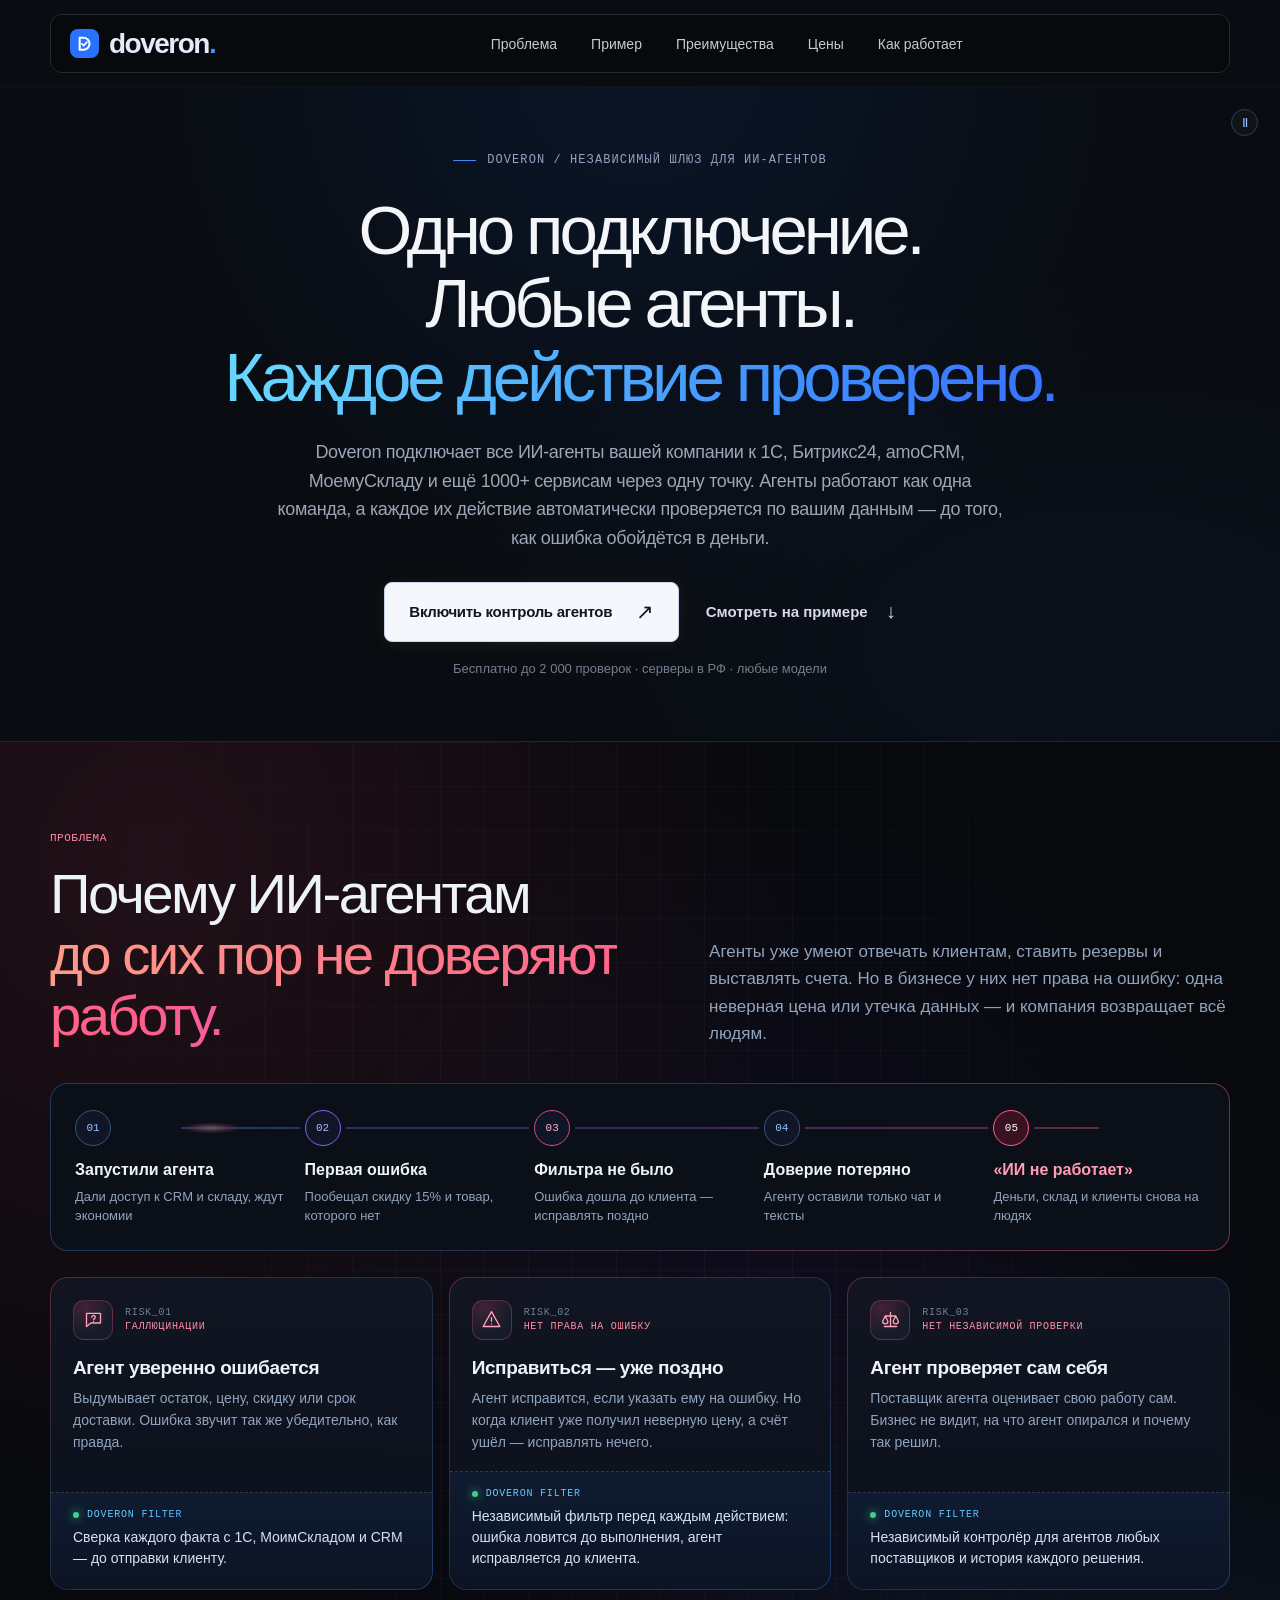
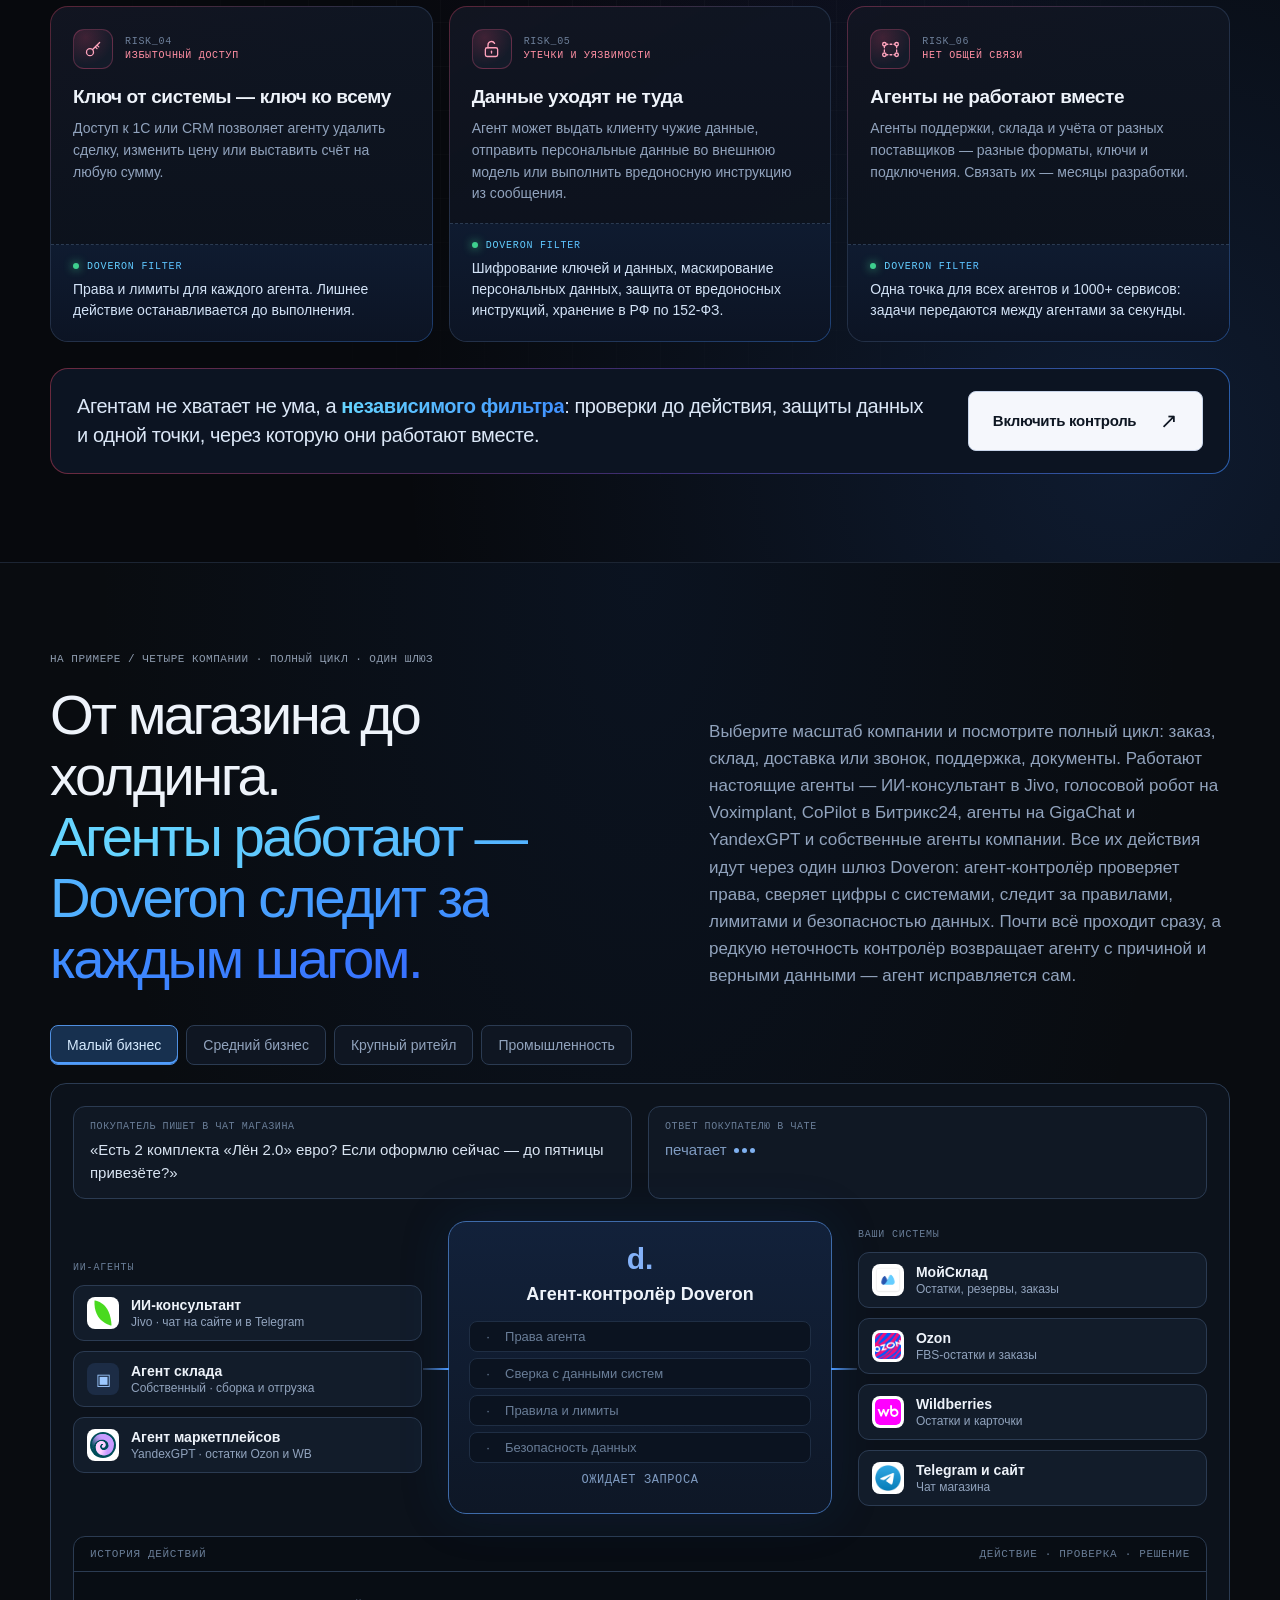
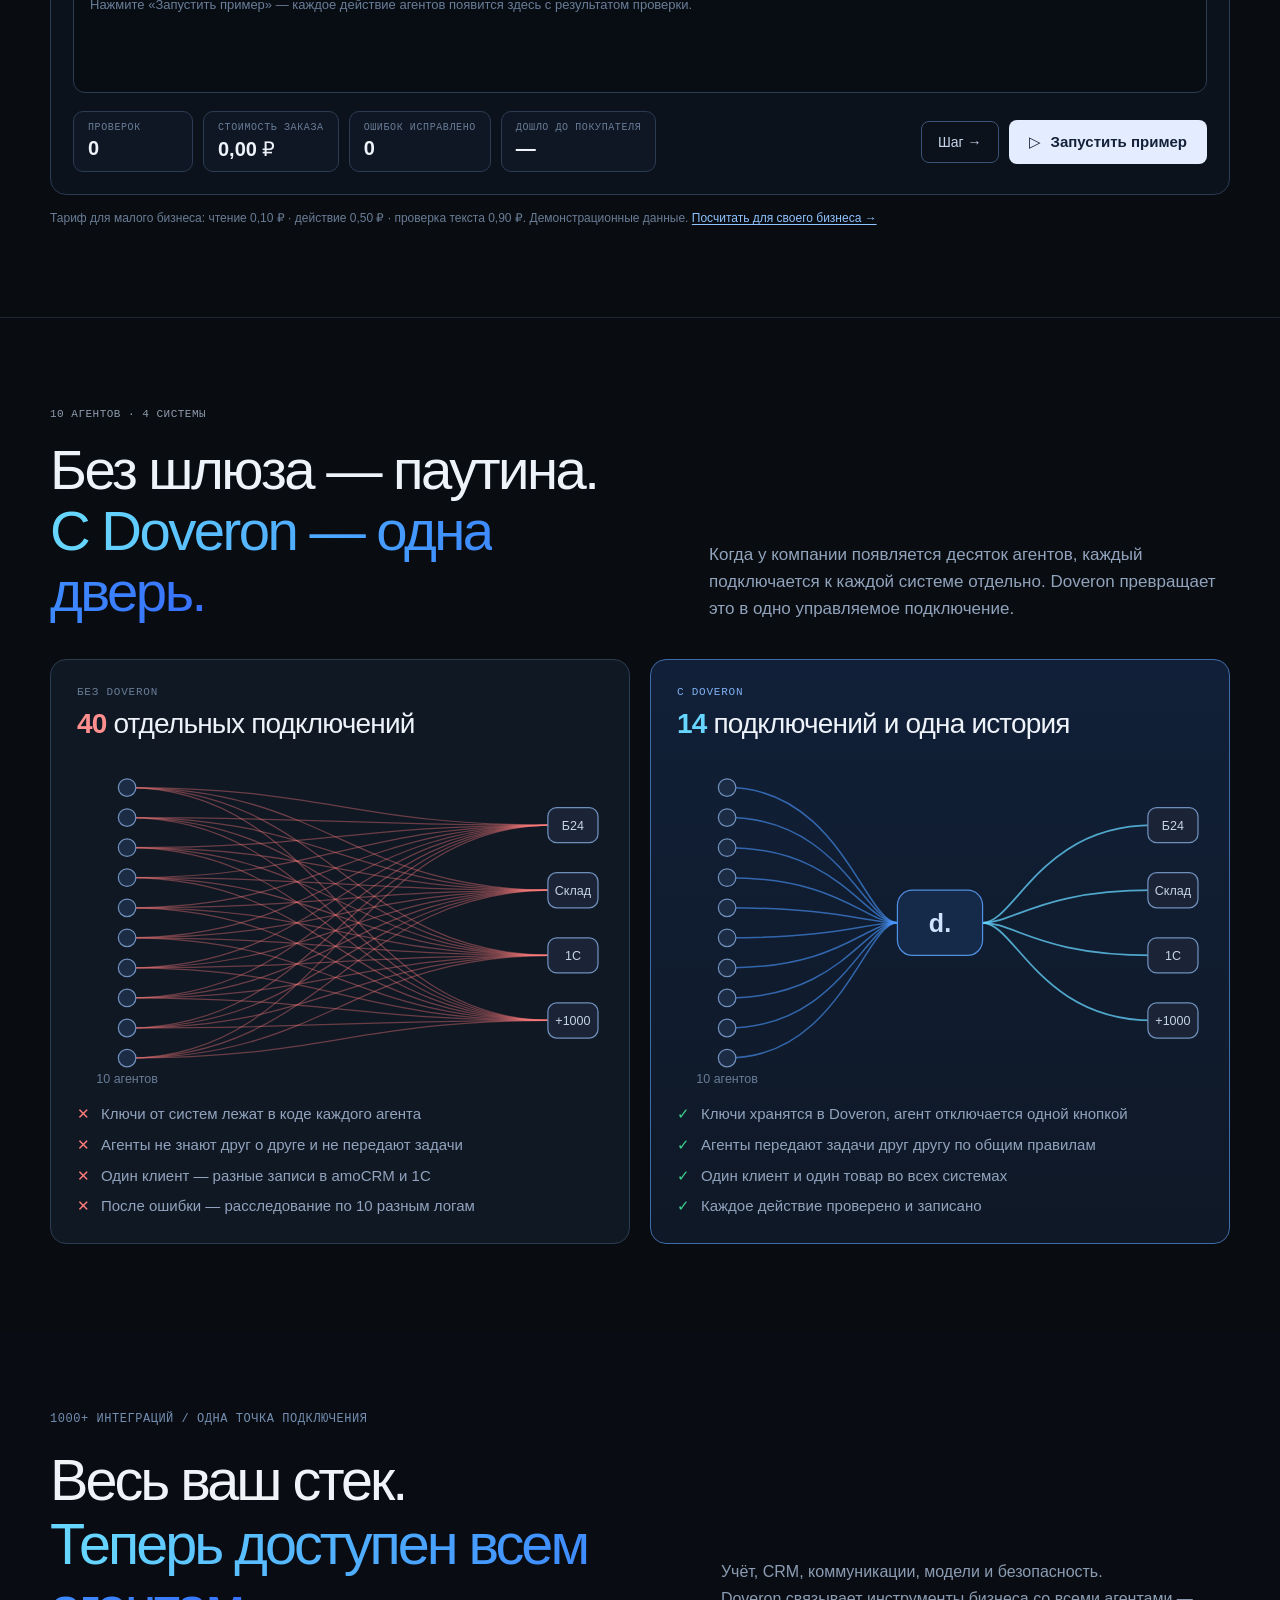
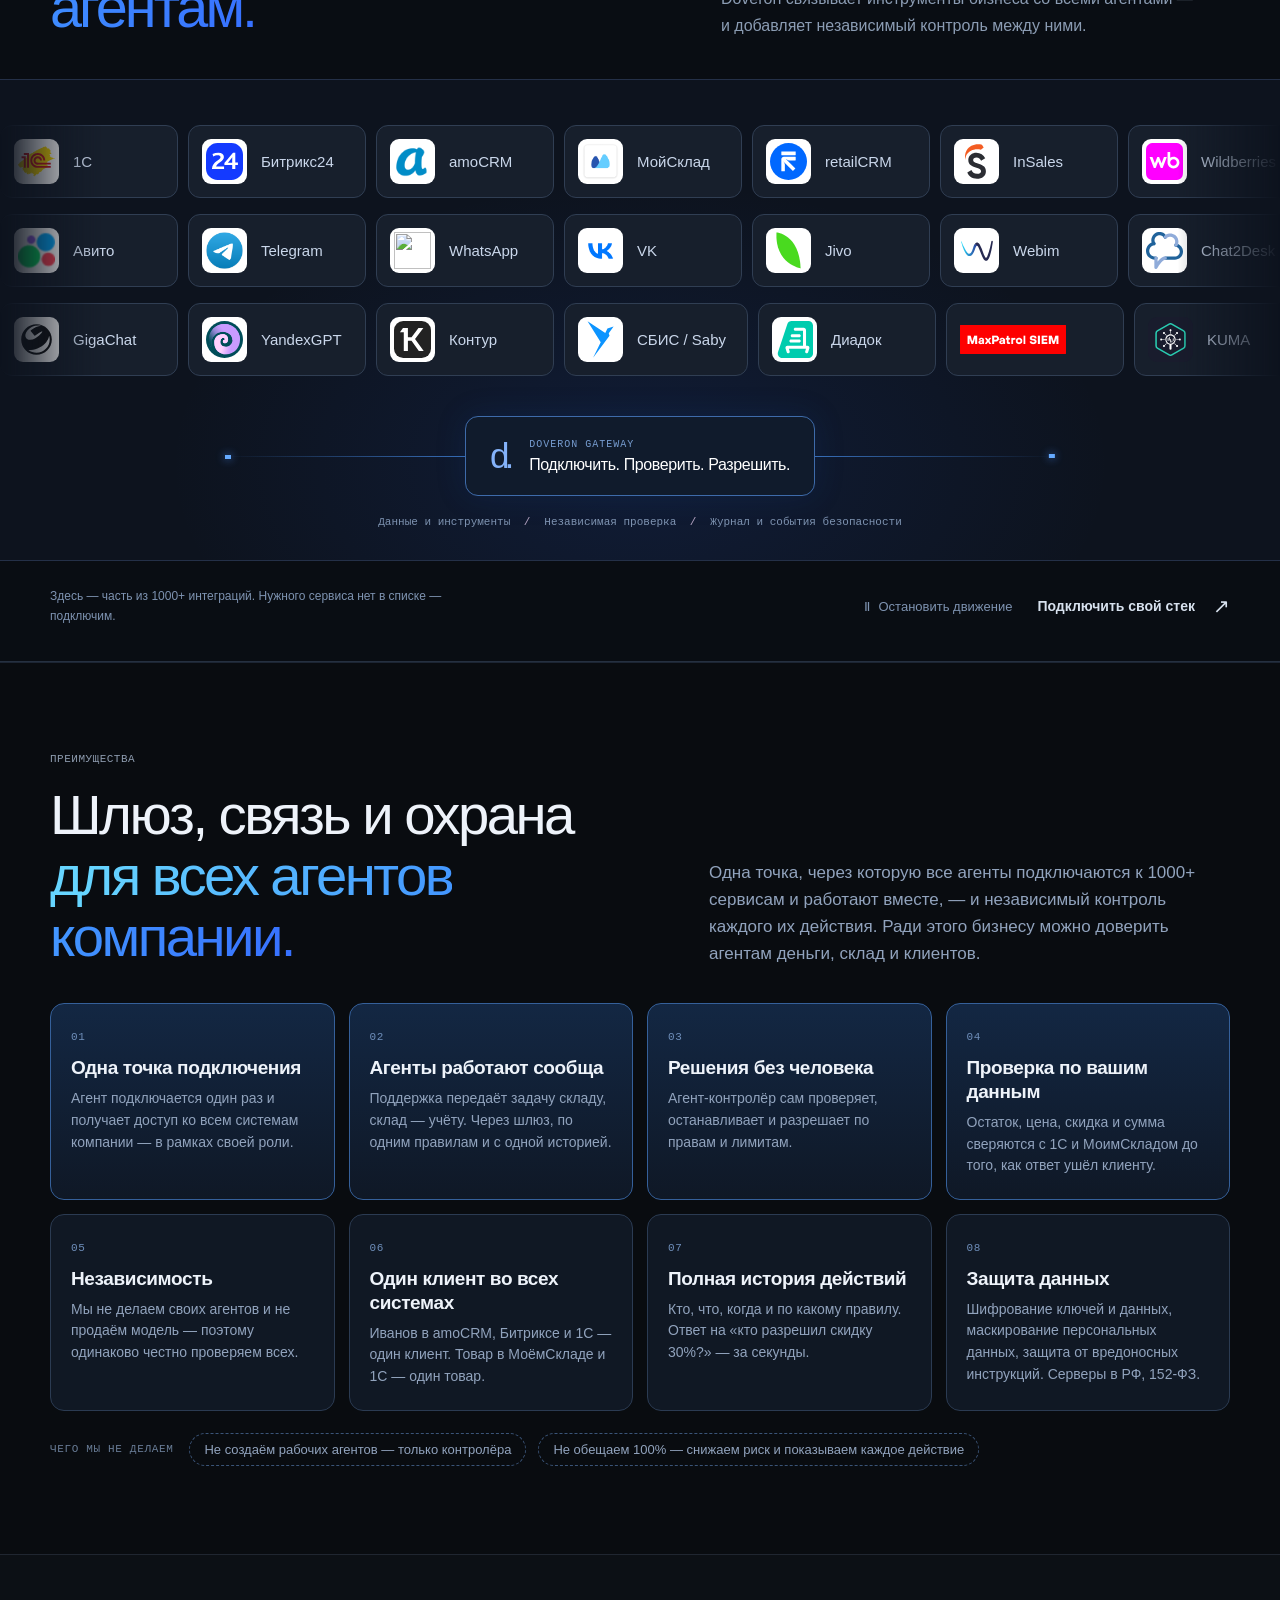
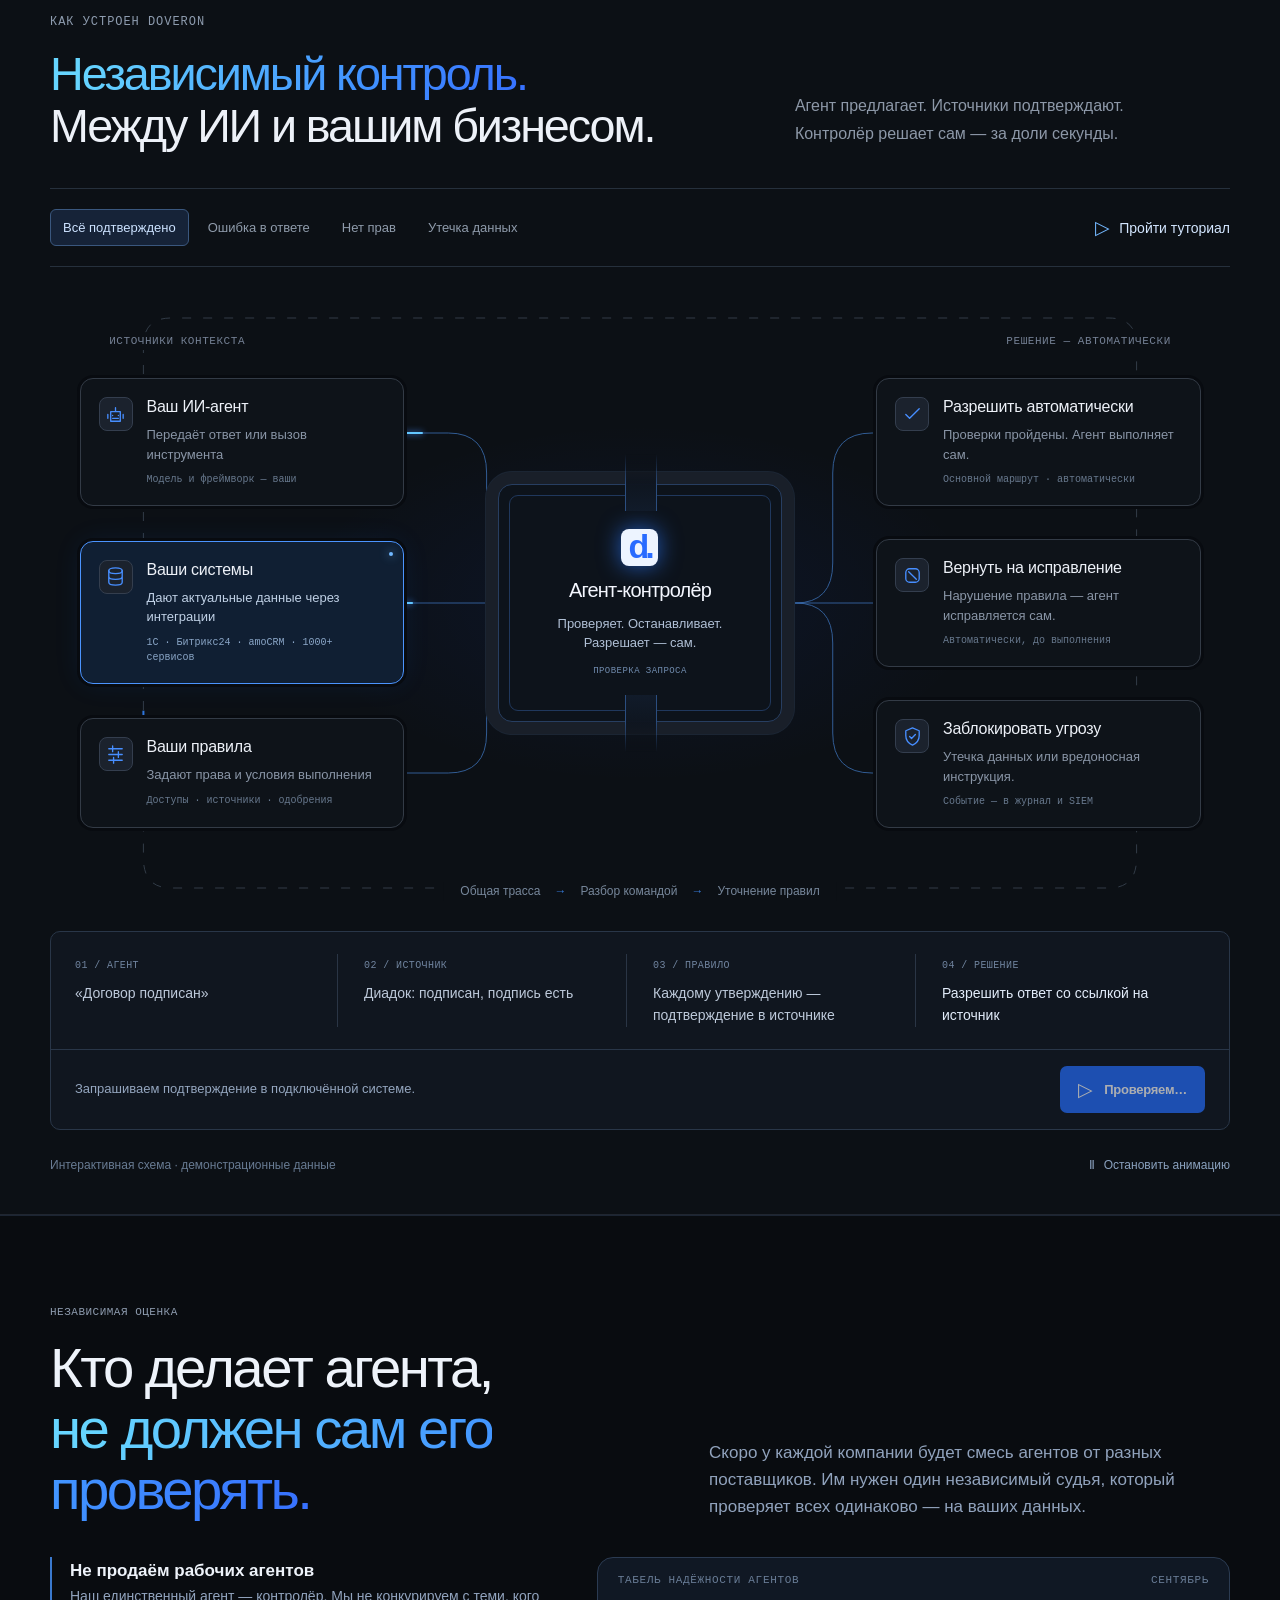
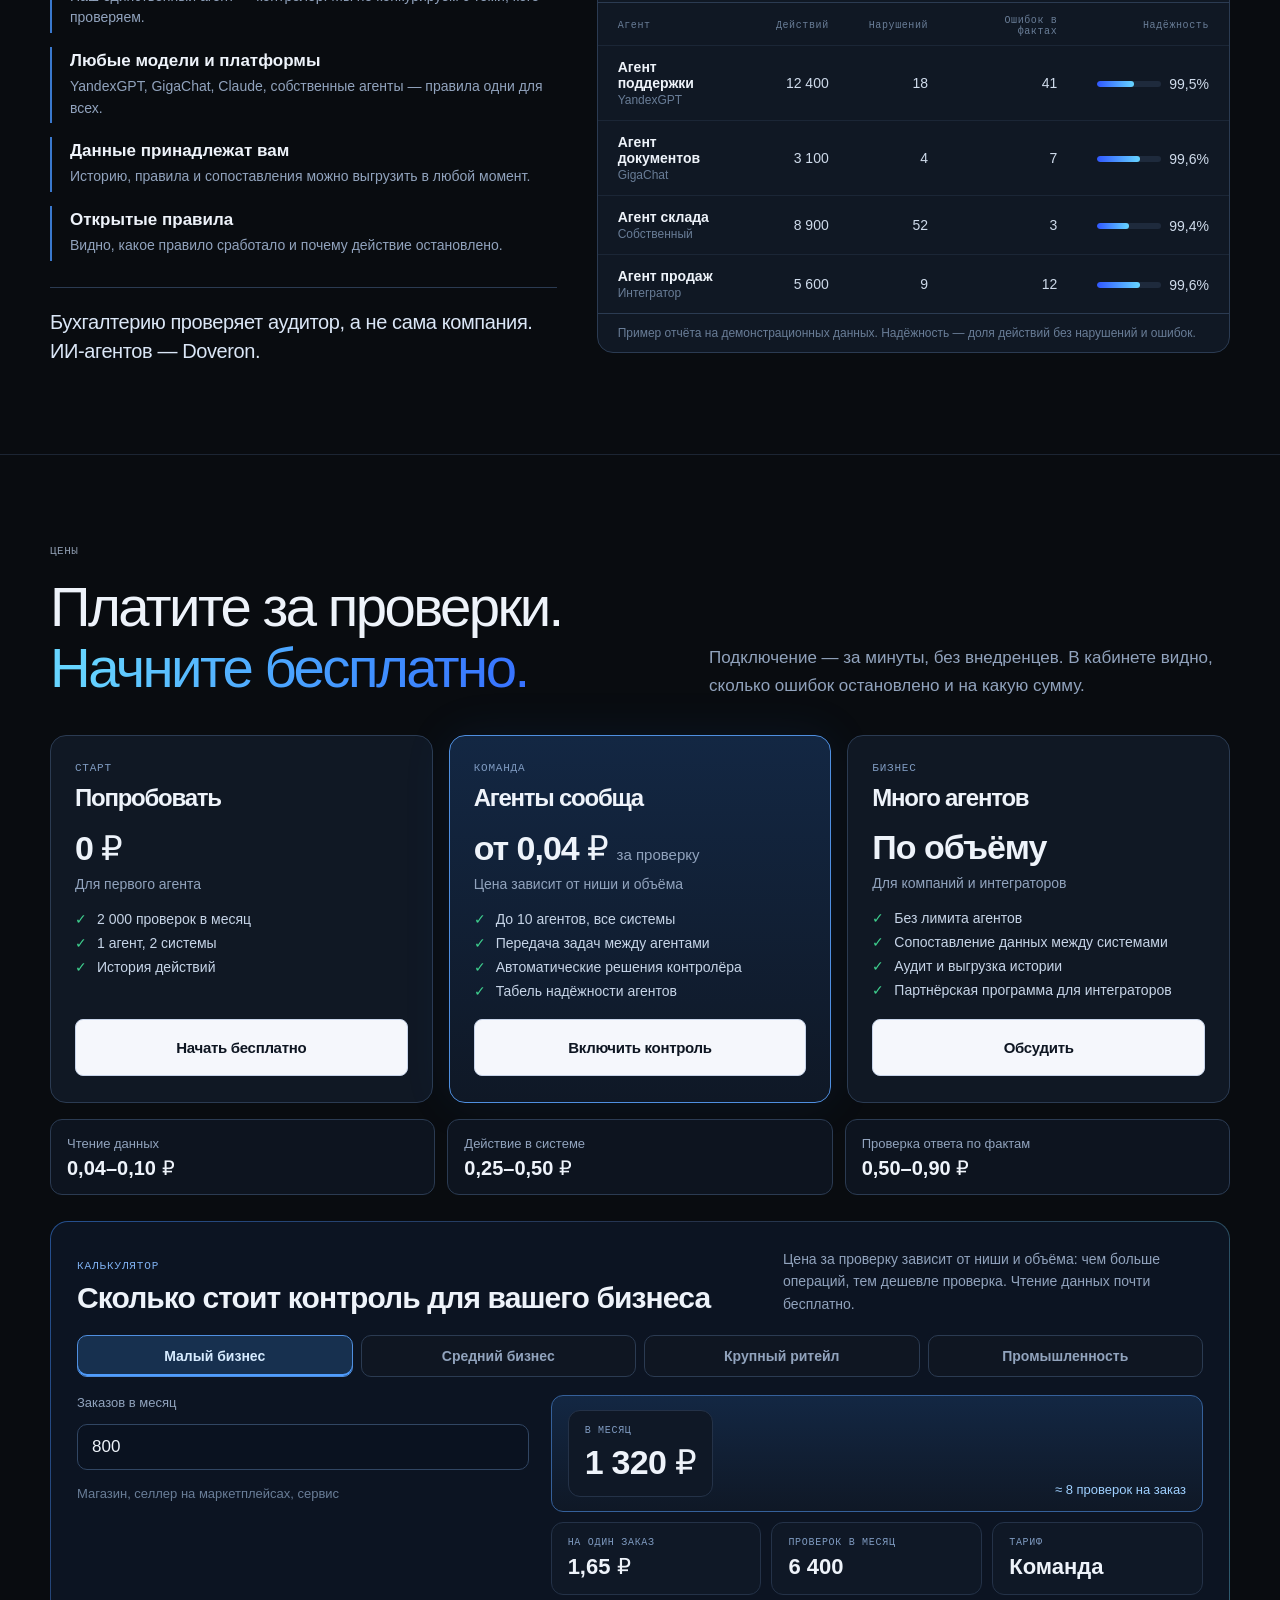
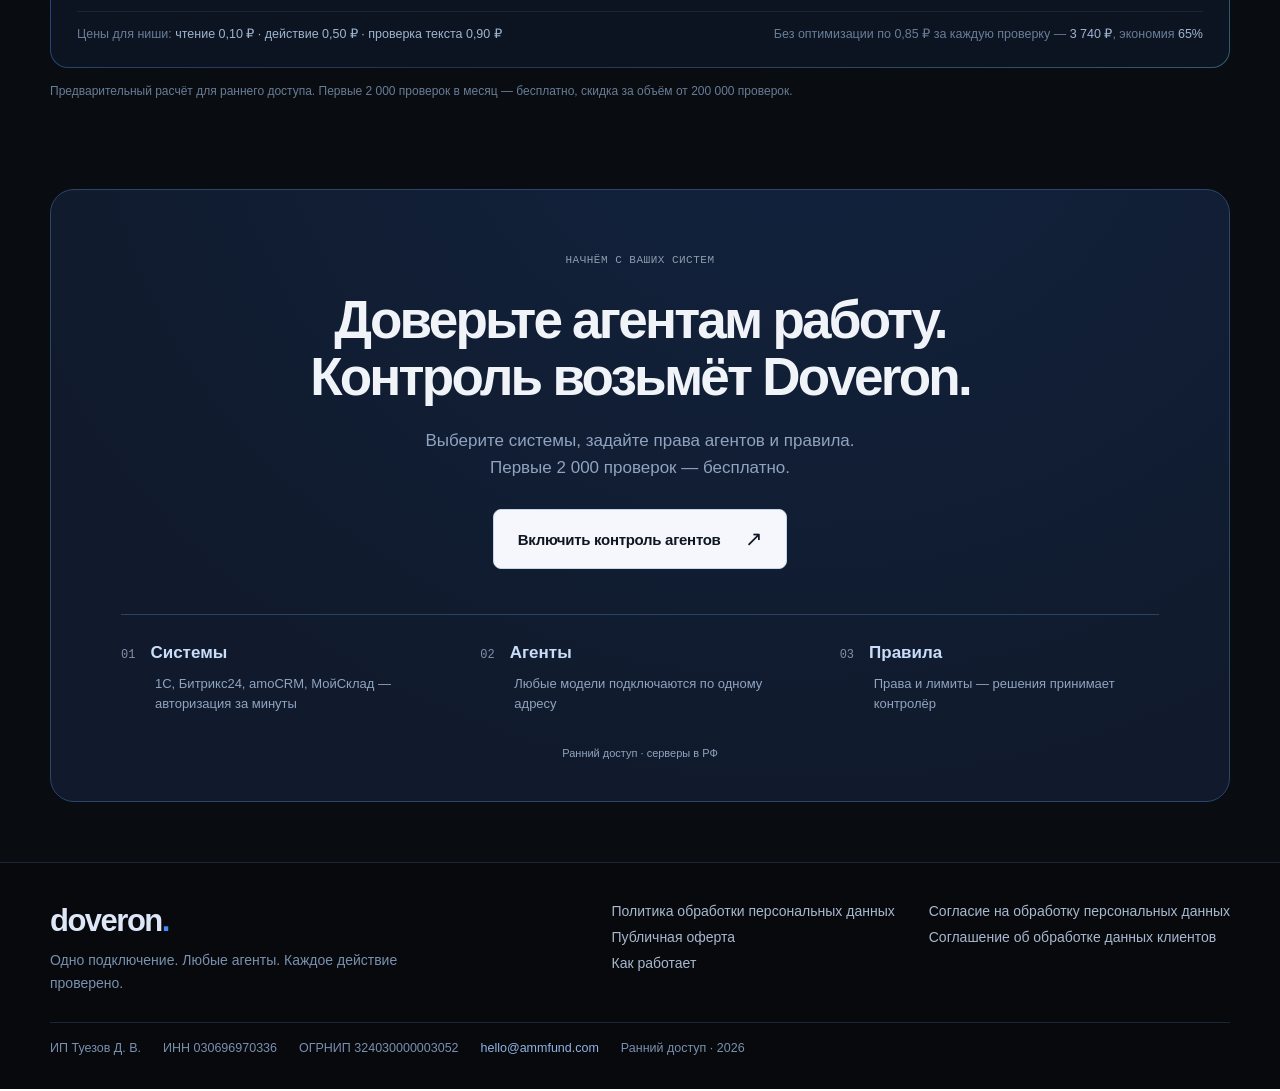
==== commit 1b2e577d: "«Печатает ответ…» Co-Authored-By: Claude Opus 5.5 <noreply@anthropic.com>" ====
--- a/index.html
+++ b/index.html
@@ -3,4 +3,4 @@
 <section class="hero-stage tech-hero"><div class="aurora" aria-hidden="true"></div><button class="motion-toggle hero-motion" aria-label="Приостановить анимацию" aria-pressed="false"><span aria-hidden="true">Ⅱ</span></button><div class="hero-grid wrap">
 <div class="hero-copy"><div class="kicker"><span class="kicker-line"></span> DOVERON / НЕЗАВИСИМЫЙ ШЛЮЗ ДЛЯ ИИ-АГЕНТОВ</div><h1>Одно подключение. <br>Любые агенты. <br><span class="gradient-text">Каждое действие проверено.</span></h1><p>Doveron подключает все ИИ-агенты вашей компании к 1С, Битрикс24, amoCRM, МоемуСкладу и ещё 1000+ сервисам через одну точку. Агенты работают как одна команда, а каждое их действие автоматически проверяется по вашим данным — до того, как ошибка обойдётся в деньги.</p><div class="hero-actions"><button class="button dark" data-audit>Включить контроль агентов <span aria-hidden="true">↗</span></button><a class="plain-link" href="#example">Смотреть на примере <span aria-hidden="true">↓</span></a></div><div class="hero-note">Бесплатно до 2 000 проверок · серверы в РФ · любые модели</div></div>
 </div></section><section class="vx vx-section pain" id="pain"><div class="wrap"><div class="vx-head"><div><span class="kicker">ПРОБЛЕМА</span><h2>Почему ИИ-агентам <br><span class="gradient-warn">до сих пор не доверяют работу.</span></h2></div><p>Агенты уже умеют отвечать клиентам, ставить резервы и выставлять счета. Но в бизнесе у них нет права на ошибку: одна неверная цена или утечка данных — и компания возвращает всё людям.</p></div><div class="loop"><span class="loop-track" aria-hidden="true"><i></i></span><div><span class="loop-dot">01</span><strong>Запустили агента</strong><p>Дали доступ к CRM и складу, ждут экономии</p></div><div><span class="loop-dot">02</span><strong>Первая ошибка</strong><p>Пообещал скидку 15% и товар, которого нет</p></div><div><span class="loop-dot">03</span><strong>Фильтра не было</strong><p>Ошибка дошла до клиента — исправлять поздно</p></div><div><span class="loop-dot">04</span><strong>Доверие потеряно</strong><p>Агенту оставили только чат и тексты</p></div><div><span class="loop-dot">05</span><strong>«ИИ не работает»</strong><p>Деньги, склад и клиенты снова на людях</p></div></div><div class="risk-grid"><article class="risk" style="--i:0"><div class="risk-top"><span class="risk-ico"><svg viewBox="0 0 24 24" fill="none" stroke="currentColor" stroke-width="1.5" stroke-linecap="round" stroke-linejoin="round" aria-hidden="true"><path d="M4 5h16v11H9l-5 4z"/><path d="M10 9.5a2 2 0 1 1 2.8 1.8c-.5.3-.8.7-.8 1.2M12 14.5h.01"/></svg></span><span class="risk-tag"><b>RISK_01</b>ГАЛЛЮЦИНАЦИИ</span></div><h3>Агент уверенно ошибается</h3><p>Выдумывает остаток, цену, скидку или срок доставки. Ошибка звучит так же убедительно, как правда.</p><div class="risk-fix"><span>DOVERON FILTER</span><p>Сверка каждого факта с 1С, МоимСкладом и CRM — до отправки клиенту.</p></div></article><article class="risk" style="--i:1"><div class="risk-top"><span class="risk-ico"><svg viewBox="0 0 24 24" fill="none" stroke="currentColor" stroke-width="1.5" stroke-linecap="round" stroke-linejoin="round" aria-hidden="true"><path d="M12 3 2.5 20h19z"/><path d="M12 10v4M12 17h.01"/></svg></span><span class="risk-tag"><b>RISK_02</b>НЕТ ПРАВА НА ОШИБКУ</span></div><h3>Исправиться — уже поздно</h3><p>Агент исправится, если указать ему на ошибку. Но когда клиент уже получил неверную цену, а счёт ушёл — исправлять нечего.</p><div class="risk-fix"><span>DOVERON FILTER</span><p>Независимый фильтр перед каждым действием: ошибка ловится до выполнения, агент исправляется до клиента.</p></div></article><article class="risk" style="--i:2"><div class="risk-top"><span class="risk-ico"><svg viewBox="0 0 24 24" fill="none" stroke="currentColor" stroke-width="1.5" stroke-linecap="round" stroke-linejoin="round" aria-hidden="true"><path d="M12 4v16M5 20h14M6 8h12M6 8l-3 6a3 3 0 0 0 6 0zM18 8l-3 6a3 3 0 0 0 6 0z"/></svg></span><span class="risk-tag"><b>RISK_03</b>НЕТ НЕЗАВИСИМОЙ ПРОВЕРКИ</span></div><h3>Агент проверяет сам себя</h3><p>Поставщик агента оценивает свою работу сам. Бизнес не видит, на что агент опирался и почему так решил.</p><div class="risk-fix"><span>DOVERON FILTER</span><p>Независимый контролёр для агентов любых поставщиков и история каждого решения.</p></div></article><article class="risk" style="--i:3"><div class="risk-top"><span class="risk-ico"><svg viewBox="0 0 24 24" fill="none" stroke="currentColor" stroke-width="1.5" stroke-linecap="round" stroke-linejoin="round" aria-hidden="true"><circle cx="8" cy="15" r="4"/><path d="m11 12 8-8M16 7l2 2M14 9l2 2"/></svg></span><span class="risk-tag"><b>RISK_04</b>ИЗБЫТОЧНЫЙ ДОСТУП</span></div><h3>Ключ от системы — ключ ко всему</h3><p>Доступ к 1С или CRM позволяет агенту удалить сделку, изменить цену или выставить счёт на любую сумму.</p><div class="risk-fix"><span>DOVERON FILTER</span><p>Права и лимиты для каждого агента. Лишнее действие останавливается до выполнения.</p></div></article><article class="risk" style="--i:4"><div class="risk-top"><span class="risk-ico"><svg viewBox="0 0 24 24" fill="none" stroke="currentColor" stroke-width="1.5" stroke-linecap="round" stroke-linejoin="round" aria-hidden="true"><rect x="5" y="10" width="14" height="10" rx="2"/><path d="M8 10V7a4 4 0 0 1 7.5-2"/><path d="M12 14v2"/></svg></span><span class="risk-tag"><b>RISK_05</b>УТЕЧКИ И УЯЗВИМОСТИ</span></div><h3>Данные уходят не туда</h3><p>Агент может выдать клиенту чужие данные, отправить персональные данные во внешнюю модель или выполнить вредоносную инструкцию из сообщения.</p><div class="risk-fix"><span>DOVERON FILTER</span><p>Шифрование ключей и данных, маскирование персональных данных, защита от вредоносных инструкций, хранение в РФ по 152-ФЗ.</p></div></article><article class="risk" style="--i:5"><div class="risk-top"><span class="risk-ico"><svg viewBox="0 0 24 24" fill="none" stroke="currentColor" stroke-width="1.5" stroke-linecap="round" stroke-linejoin="round" aria-hidden="true"><circle cx="5" cy="6" r="2"/><circle cx="19" cy="6" r="2"/><circle cx="5" cy="18" r="2"/><circle cx="19" cy="18" r="2"/><path d="M7 6h10M7 18h10M5 8v8M19 8v8" stroke-dasharray="2 2.5"/></svg></span><span class="risk-tag"><b>RISK_06</b>НЕТ ОБЩЕЙ СВЯЗИ</span></div><h3>Агенты не работают вместе</h3><p>Агенты поддержки, склада и учёта от разных поставщиков — разные форматы, ключи и подключения. Связать их — месяцы разработки.</p><div class="risk-fix"><span>DOVERON FILTER</span><p>Одна точка для всех агентов и 1000+ сервисов: задачи передаются между агентами за секунды.</p></div></article></div><div class="pain-result"><p>Агентам не хватает не ума, а <b>независимого фильтра</b>: проверки до действия, защиты данных и одной точки, через которую они работают вместе.</p><button class="button dark" data-audit>Включить контроль <span aria-hidden="true">↗</span></button></div></div></section><section class="vx vx-section ex" id="example"><div class="wrap"><div class="vx-head"><div><span class="kicker">НА ПРИМЕРЕ / ЧЕТЫРЕ КОМПАНИИ · ПОЛНЫЙ ЦИКЛ · ОДИН ШЛЮЗ</span><h2>От магазина до холдинга. <br><span class="gradient-text">Агенты работают — Doveron следит за каждым шагом.</span></h2></div><p>Выберите масштаб компании и посмотрите полный цикл: заказ, склад, доставка или звонок, поддержка, документы. Работают настоящие агенты — ИИ-консультант в Jivo, голосовой робот на Voximplant, CoPilot в Битрикс24, агенты на GigaChat и YandexGPT и собственные агенты компании. Все их действия идут через один шлюз Doveron: агент-контролёр проверяет права, сверяет цифры с системами, следит за правилами, лимитами и безопасностью данных. Почти всё проходит сразу, а редкую неточность контролёр возвращает агенту с причиной и верными данными — агент исправляется сам.</p></div><div data-ex><div class="ex-tabs" role="tablist" aria-label="Масштаб компании"><button role="tab" aria-selected="true" data-ex-case="small">Малый бизнес</button><button role="tab" aria-selected="false" tabindex="-1" data-ex-case="mid">Средний бизнес</button><button role="tab" aria-selected="false" tabindex="-1" data-ex-case="retail">Крупный ритейл</button><button role="tab" aria-selected="false" tabindex="-1" data-ex-case="industry">Промышленность</button></div><div class="ex-board"><div class="ex-client"><div class="ex-bubble" data-ex-in><span></span><p></p></div><div class="ex-bubble is-empty" data-ex-out><span></span><p></p></div></div><div class="ex-grid"><div class="ex-col ex-col-agents"><b>ИИ-АГЕНТЫ</b></div><div class="ex-hub" data-ex-hub><span class="ex-hub-mark" aria-hidden="true">d.</span><strong>Агент-контролёр Doveron</strong><div class="ex-hub-steps"><div data-hub="rights"><i>·</i>Права агента</div><div data-hub="data"><i>·</i>Сверка с данными систем</div><div data-hub="rule"><i>·</i>Правила и лимиты</div><div data-hub="sec"><i>·</i>Безопасность данных</div></div><div class="ex-hub-verdict" data-ex-verdict>ОЖИДАЕТ ЗАПРОСА</div></div><div class="ex-col ex-col-systems"><b>ВАШИ СИСТЕМЫ</b></div></div><div class="ex-log"><div class="ex-log-head"><span>ИСТОРИЯ ДЕЙСТВИЙ</span><span>ДЕЙСТВИЕ · ПРОВЕРКА · РЕШЕНИЕ</span></div><ol data-ex-log></ol></div><div class="ex-foot"><div class="ex-sum"><div><span>ПРОВЕРОК</span><strong data-sum-checks>0</strong></div><div><span data-sum-cost-label>СТОИМОСТЬ ЗАКАЗА</span><strong data-sum-cost>0 ₽</strong></div><div><span>ОШИБОК ИСПРАВЛЕНО</span><strong data-sum-fixed>0</strong></div><div><span data-sum-leak-label>ДОШЛО ДО КЛИЕНТА</span><strong data-sum-leak>—</strong></div></div><div class="ex-controls"><button class="ex-step" data-ex-next>Шаг →</button><button class="ex-play" data-ex-play><span aria-hidden="true">▷</span><span>Запустить пример</span></button></div></div><p class="visually-hidden" role="status" aria-live="polite" data-ex-live></p></div><p class="ex-note" data-ex-note>Тариф для малого бизнеса: чтение 0,10 ₽ · действие 0,50 ₽ · проверка текста 0,90 ₽. Демонстрационные данные. <a href="#calc">Посчитать для своего бизнеса →</a></p></div></div></section><section class="vx vx-section" id="before-after"><div class="wrap"><div class="vx-head"><div><span class="kicker">10 АГЕНТОВ · 4 СИСТЕМЫ</span><h2>Без шлюза — паутина. <br><span class="gradient-text">С Doveron — одна дверь.</span></h2></div><p>Когда у компании появляется десяток агентов, каждый подключается к каждой системе отдельно. Doveron превращает это в одно управляемое подключение.</p></div><div class="ba-grid"><article class="ba-card is-bad"><span>БЕЗ DOVERON</span><h3><b>40</b> отдельных подключений</h3><svg data-ba="mesh" role="img" aria-label="10 агентов подключены к 4 системам напрямую: 40 связей"></svg><ul><li>Ключи от систем лежат в коде каждого агента</li><li>Агенты не знают друг о друге и не передают задачи</li><li>Один клиент — разные записи в amoCRM и 1С</li><li>После ошибки — расследование по 10 разным логам</li></ul></article><article class="ba-card is-good"><span>С DOVERON</span><h3><b>14</b> подключений и одна история</h3><svg data-ba="hub" role="img" aria-label="10 агентов и 4 системы подключены через один шлюз Doveron: 14 связей"></svg><ul><li>Ключи хранятся в Doveron, агент отключается одной кнопкой</li><li>Агенты передают задачи друг другу по общим правилам</li><li>Один клиент и один товар во всех системах</li><li>Каждое действие проверено и записано</li></ul></article></div></div></section><section class="integrations-section" id="integrations"><div class="wrap integration-heading"><div><span class="kicker">1000+ ИНТЕГРАЦИЙ / ОДНА ТОЧКА ПОДКЛЮЧЕНИЯ</span><h2>Весь ваш стек. <br><span class="gradient-text">Теперь доступен всем агентам.</span></h2></div><p>Учёт, CRM, коммуникации, модели и безопасность. <br>Doveron связывает инструменты бизнеса со всеми агентами — <br class="desktop-only"> и добавляет независимый контроль между ними.</p></div><div class="integration-universe"><div class="integration-glow" aria-hidden="true"></div><div tabindex="0" class="integration-lane lane-0"><div class="integration-track"><ul aria-label="Интеграции: группа 1"><li class="integration-chip"><span class="integration-icon"><img src="assets/integrations/1c.svg" alt="" width="40" height="40" loading="eager"></span><span>1С</span></li><li class="integration-chip"><span class="integration-icon"><img src="assets/integrations/bitrix24.svg" alt="" width="40" height="40" loading="eager"></span><span>Битрикс24</span></li><li class="integration-chip"><span class="integration-icon"><img src="assets/integrations/amocrm.png" alt="" width="40" height="40" loading="eager"></span><span>amoCRM</span></li><li class="integration-chip"><span class="integration-icon"><img src="assets/integrations/moysklad.png" alt="" width="40" height="40" loading="eager"></span><span>МойСклад</span></li><li class="integration-chip"><span class="integration-icon"><img src="assets/integrations/retailcrm.svg" alt="" width="40" height="40" loading="eager"></span><span>retailCRM</span></li><li class="integration-chip"><span class="integration-icon"><img src="assets/integrations/insales.svg" alt="" width="40" height="40" loading="eager"></span><span>InSales</span></li><li class="integration-chip"><span class="integration-icon"><img src="assets/integrations/wildberries.svg" alt="" width="40" height="40" loading="eager"></span><span>Wildberries</span></li><li class="integration-chip"><span class="integration-icon"><img src="assets/integrations/ozon.jpg" alt="" width="40" height="40" loading="eager"></span><span>Ozon</span></li><li class="integration-chip"><span class="integration-icon"><img src="assets/integrations/yandex-market.png" alt="" width="40" height="40" loading="eager"></span><span>Яндекс Маркет</span></li></ul><ul aria-hidden="true"><li class="integration-chip"><span class="integration-icon"><img src="assets/integrations/1c.svg" alt="" width="40" height="40" loading="eager"></span><span>1С</span></li><li class="integration-chip"><span class="integration-icon"><img src="assets/integrations/bitrix24.svg" alt="" width="40" height="40" loading="eager"></span><span>Битрикс24</span></li><li class="integration-chip"><span class="integration-icon"><img src="assets/integrations/amocrm.png" alt="" width="40" height="40" loading="eager"></span><span>amoCRM</span></li><li class="integration-chip"><span class="integration-icon"><img src="assets/integrations/moysklad.png" alt="" width="40" height="40" loading="eager"></span><span>МойСклад</span></li><li class="integration-chip"><span class="integration-icon"><img src="assets/integrations/retailcrm.svg" alt="" width="40" height="40" loading="eager"></span><span>retailCRM</span></li><li class="integration-chip"><span class="integration-icon"><img src="assets/integrations/insales.svg" alt="" width="40" height="40" loading="eager"></span><span>InSales</span></li><li class="integration-chip"><span class="integration-icon"><img src="assets/integrations/wildberries.svg" alt="" width="40" height="40" loading="eager"></span><span>Wildberries</span></li><li class="integration-chip"><span class="integration-icon"><img src="assets/integrations/ozon.jpg" alt="" width="40" height="40" loading="eager"></span><span>Ozon</span></li><li class="integration-chip"><span class="integration-icon"><img src="assets/integrations/yandex-market.png" alt="" width="40" height="40" loading="eager"></span><span>Яндекс Маркет</span></li></ul></div></div><div tabindex="0" class="integration-lane lane-1"><div class="integration-track"><ul aria-label="Интеграции: группа 2"><li class="integration-chip"><span class="integration-icon"><img src="assets/integrations/avito.png" alt="" width="40" height="40" loading="eager"></span><span>Авито</span></li><li class="integration-chip"><span class="integration-icon"><img src="assets/integrations/telegram.png" alt="" width="40" height="40" loading="eager"></span><span>Telegram</span></li><li class="integration-chip"><span class="integration-icon"><img src="assets/integrations/whatsapp.svg" alt="" width="40" height="40" loading="eager"></span><span>WhatsApp</span></li><li class="integration-chip"><span class="integration-icon"><img src="assets/integrations/vk.png" alt="" width="40" height="40" loading="eager"></span><span>VK</span></li><li class="integration-chip"><span class="integration-icon"><img src="assets/integrations/jivo.svg" alt="" width="40" height="40" loading="eager"></span><span>Jivo</span></li><li class="integration-chip"><span class="integration-icon"><img src="assets/integrations/webim.svg" alt="" width="40" height="40" loading="eager"></span><span>Webim</span></li><li class="integration-chip"><span class="integration-icon"><img src="assets/integrations/chat2desk.svg" alt="" width="40" height="40" loading="eager"></span><span>Chat2Desk</span></li><li class="integration-chip"><span class="integration-icon"><img src="assets/integrations/voximplant.ico" alt="" width="40" height="40" loading="eager"></span><span>Voximplant</span></li><li class="integration-chip"><span class="integration-icon"><img src="assets/integrations/uis.png" alt="" width="40" height="40" loading="eager"></span><span>UIS</span></li></ul><ul aria-hidden="true"><li class="integration-chip"><span class="integration-icon"><img src="assets/integrations/avito.png" alt="" width="40" height="40" loading="eager"></span><span>Авито</span></li><li class="integration-chip"><span class="integration-icon"><img src="assets/integrations/telegram.png" alt="" width="40" height="40" loading="eager"></span><span>Telegram</span></li><li class="integration-chip"><span class="integration-icon"><img src="assets/integrations/whatsapp.svg" alt="" width="40" height="40" loading="eager"></span><span>WhatsApp</span></li><li class="integration-chip"><span class="integration-icon"><img src="assets/integrations/vk.png" alt="" width="40" height="40" loading="eager"></span><span>VK</span></li><li class="integration-chip"><span class="integration-icon"><img src="assets/integrations/jivo.svg" alt="" width="40" height="40" loading="eager"></span><span>Jivo</span></li><li class="integration-chip"><span class="integration-icon"><img src="assets/integrations/webim.svg" alt="" width="40" height="40" loading="eager"></span><span>Webim</span></li><li class="integration-chip"><span class="integration-icon"><img src="assets/integrations/chat2desk.svg" alt="" width="40" height="40" loading="eager"></span><span>Chat2Desk</span></li><li class="integration-chip"><span class="integration-icon"><img src="assets/integrations/voximplant.ico" alt="" width="40" height="40" loading="eager"></span><span>Voximplant</span></li><li class="integration-chip"><span class="integration-icon"><img src="assets/integrations/uis.png" alt="" width="40" height="40" loading="eager"></span><span>UIS</span></li></ul></div></div><div tabindex="0" class="integration-lane lane-2"><div class="integration-track"><ul aria-label="Интеграции: группа 3"><li class="integration-chip"><span class="integration-icon"><img src="assets/integrations/gigachat.svg" alt="" width="40" height="40" loading="eager"></span><span>GigaChat</span></li><li class="integration-chip"><span class="integration-icon"><img src="assets/integrations/yandexgpt.svg" alt="" width="40" height="40" loading="eager"></span><span>YandexGPT</span></li><li class="integration-chip"><span class="integration-icon"><img src="assets/integrations/kontur.svg" alt="" width="40" height="40" loading="eager"></span><span>Контур</span></li><li class="integration-chip"><span class="integration-icon"><img src="assets/integrations/sbis.svg" alt="" width="40" height="40" loading="eager"></span><span>СБИС / Saby</span></li><li class="integration-chip"><span class="integration-icon"><img src="assets/integrations/diadoc.svg" alt="" width="40" height="40" loading="eager"></span><span>Диадок</span></li><li class="integration-chip"><span class="integration-icon wide-icon"><img src="assets/integrations/maxpatrol-siem.svg" alt="MaxPatrol SIEM" width="40" height="40" loading="eager"></span><span>MaxPatrol SIEM</span></li><li class="integration-chip"><span class="integration-icon dark-icon"><img src="assets/integrations/kuma.svg" alt="" width="40" height="40" loading="eager"></span><span>KUMA</span></li><li class="integration-chip"><span class="integration-icon"><img src="assets/integrations/rusiem.svg" alt="" width="40" height="40" loading="eager"></span><span>RuSIEM</span></li></ul><ul aria-hidden="true"><li class="integration-chip"><span class="integration-icon"><img src="assets/integrations/gigachat.svg" alt="" width="40" height="40" loading="eager"></span><span>GigaChat</span></li><li class="integration-chip"><span class="integration-icon"><img src="assets/integrations/yandexgpt.svg" alt="" width="40" height="40" loading="eager"></span><span>YandexGPT</span></li><li class="integration-chip"><span class="integration-icon"><img src="assets/integrations/kontur.svg" alt="" width="40" height="40" loading="eager"></span><span>Контур</span></li><li class="integration-chip"><span class="integration-icon"><img src="assets/integrations/sbis.svg" alt="" width="40" height="40" loading="eager"></span><span>СБИС / Saby</span></li><li class="integration-chip"><span class="integration-icon"><img src="assets/integrations/diadoc.svg" alt="" width="40" height="40" loading="eager"></span><span>Диадок</span></li><li class="integration-chip"><span class="integration-icon wide-icon"><img src="assets/integrations/maxpatrol-siem.svg" alt="MaxPatrol SIEM" width="40" height="40" loading="eager"></span><span>MaxPatrol SIEM</span></li><li class="integration-chip"><span class="integration-icon dark-icon"><img src="assets/integrations/kuma.svg" alt="" width="40" height="40" loading="eager"></span><span>KUMA</span></li><li class="integration-chip"><span class="integration-icon"><img src="assets/integrations/rusiem.svg" alt="" width="40" height="40" loading="eager"></span><span>RuSIEM</span></li></ul></div></div><div class="integration-convergence"><span class="convergence-line" aria-hidden="true"></span><div class="integration-hub"><span class="hub-brand">d.</span><div><span>DOVERON GATEWAY</span><strong>Подключить. Проверить. Разрешить.</strong></div><span class="hub-pulse" aria-hidden="true"></span></div><span class="convergence-line" aria-hidden="true"></span></div><div class="integration-destinations"><span>Данные и инструменты</span><span>Независимая проверка</span><span>Журнал и события безопасности</span></div></div><div class="wrap integration-bottom"><p>Здесь — часть из 1000+ интеграций. Нужного сервиса нет в списке — подключим.</p><div><button class="integration-pause" data-integration-pause aria-pressed="false">Ⅱ <span>Остановить движение</span></button><button class="plain-link" data-audit>Подключить свой стек <span aria-hidden="true">↗</span></button></div></div></section><section class="vx vx-section" id="problems"><div class="wrap"><div class="vx-head"><div><span class="kicker">ПРЕИМУЩЕСТВА</span><h2>Шлюз, связь и охрана <br><span class="gradient-text">для всех агентов компании.</span></h2></div><p>Одна точка, через которую все агенты подключаются к 1000+ сервисам и работают вместе, — и независимый контроль каждого их действия. Ради этого бизнесу можно доверить агентам деньги, склад и клиентов.</p></div><div class="adv-grid"><article class="is-key"><span>01</span><h3>Одна точка подключения</h3><p>Агент подключается один раз и получает доступ ко всем системам компании — в рамках своей роли.</p></article><article class="is-key"><span>02</span><h3>Агенты работают сообща</h3><p>Поддержка передаёт задачу складу, склад — учёту. Через шлюз, по одним правилам и с одной историей.</p></article><article class="is-key"><span>03</span><h3>Решения без человека</h3><p>Агент-контролёр сам проверяет, останавливает и разрешает по правам и лимитам.</p></article><article class="is-key"><span>04</span><h3>Проверка по вашим данным</h3><p>Остаток, цена, скидка и сумма сверяются с 1С и МоимСкладом до того, как ответ ушёл клиенту.</p></article><article><span>05</span><h3>Независимость</h3><p>Мы не делаем своих агентов и не продаём модель — поэтому одинаково честно проверяем всех.</p></article><article><span>06</span><h3>Один клиент во всех системах</h3><p>Иванов в amoCRM, Битриксе и 1С — один клиент. Товар в МоёмСкладе и 1С — один товар.</p></article><article><span>07</span><h3>Полная история действий</h3><p>Кто, что, когда и по какому правилу. Ответ на «кто разрешил скидку 30%?» — за секунды.</p></article><article><span>08</span><h3>Защита данных</h3><p>Шифрование ключей и данных, маскирование персональных данных, защита от вредоносных инструкций. Серверы в РФ, 152-ФЗ.</p></article></div><div class="adv-not"><b>ЧЕГО МЫ НЕ ДЕЛАЕМ</b><span>Не создаём рабочих агентов — только контролёра</span><span>Не обещаем 100% — снижаем риск и показываем каждое действие</span></div></div></section><section class="system-section" id="system-map" data-system data-scenario="good" data-phase="ready"><div class="wrap"><div class="system-heading"><div><span class="kicker">КАК УСТРОЕН DOVERON</span><h2><span class="gradient-text">Независимый контроль.</span><br>Между ИИ и вашим бизнесом.</h2></div><p>Агент предлагает. Источники подтверждают. <br>Контролёр решает сам — за доли секунды.</p></div><div class="system-controls"><div class="system-cases" role="tablist" aria-label="Пример работы шлюза"><button role="tab" id="system-case-good" data-system-case="good" aria-selected="true" aria-controls="system-case-panel">Всё подтверждено</button><button role="tab" id="system-case-fact" data-system-case="fact" aria-selected="false" tabindex="-1" aria-controls="system-case-panel">Ошибка в ответе</button><button role="tab" id="system-case-permission" data-system-case="permission" aria-selected="false" tabindex="-1" aria-controls="system-case-panel">Нет прав</button><button role="tab" id="system-case-offline" data-system-case="offline" aria-selected="false" tabindex="-1" aria-controls="system-case-panel">Утечка данных</button></div><button class="system-tour-start" data-tour-start><span aria-hidden="true">▷</span> Пройти туториал</button></div><div class="system-tour-panel" data-tour-panel hidden><div class="tour-copy"><span data-tour-counter>ШАГ 1 ИЗ 4</span><h3 data-tour-title>Агент предлагает ответ</h3><p data-tour-copy></p></div><div class="tour-navigation"><div class="tour-dots" role="group" aria-label="Шаг туториала"><button data-tour-step="0" aria-label="Шаг 1: запрос агента" aria-current="step">1</button><button data-tour-step="1" aria-label="Шаг 2: источник">2</button><button data-tour-step="2" aria-label="Шаг 3: правило">3</button><button data-tour-step="3" aria-label="Шаг 4: решение">4</button></div><div><button data-tour-prev>← Назад</button><button data-tour-next>Далее →</button><button data-tour-close aria-label="Закрыть туториал">×</button></div></div></div><div class="system-board"><svg class="system-wires" viewBox="0 0 1200 620" preserveAspectRatio="none" aria-hidden="true"><path class="system-loop" d="M95 480 V53 Q95 25 123 25 H1077 Q1105 25 1105 53 V565 Q1105 595 1077 595 H123 Q95 595 95 565 V480"/><path class="system-wire wire-agent" d="M360 140 H405 Q444 140 444 180 V270 Q444 310 475 310"/><path class="system-signal signal-agent" d="M360 140 H405 Q444 140 444 180 V270 Q444 310 475 310"/><path class="system-wire wire-data" d="M360 310 H475"/><path class="system-signal signal-data" d="M360 310 H475"/><path class="system-wire wire-rules" d="M360 480 H405 Q444 480 444 440 V350 Q444 310 475 310"/><path class="system-signal signal-rules" d="M360 480 H405 Q444 480 444 440 V350 Q444 310 475 310"/><path class="system-wire wire-allow" d="M725 310 H758 Q796 310 796 270 V180 Q796 140 836 140 H840"/><path class="system-signal signal-allow" d="M725 310 H758 Q796 310 796 270 V180 Q796 140 836 140 H840"/><path class="system-wire wire-block" d="M725 310 H840"/><path class="system-signal signal-block" d="M725 310 H840"/><path class="system-wire wire-human" d="M725 310 H758 Q796 310 796 350 V440 Q796 480 836 480 H840"/><path class="system-signal signal-human" d="M725 310 H758 Q796 310 796 350 V440 Q796 480 836 480 H840"/><path class="system-loop-signal" d="M95 480 V53 Q95 25 123 25 H1077 Q1105 25 1105 53 V565 Q1105 595 1077 595 H123 Q95 595 95 565 V480"/></svg><span class="system-rail-label rail-inputs">ИСТОЧНИКИ КОНТЕКСТА</span><span class="system-rail-label rail-outputs">РЕШЕНИЕ — АВТОМАТИЧЕСКИ</span><div class="system-inputs"><button class="system-node system-input" data-system-node="agent" aria-expanded="false" aria-controls="system-inspector"><span class="system-node-icon"><svg viewBox="0 0 24 24" aria-hidden="true" fill="none" stroke="currentColor" stroke-width="1.4" stroke-linecap="round" stroke-linejoin="round"><path d="M7 9h10v10H7zM12 5v4M9 13h.01M15 13h.01M9 16h6M4 12v4m16-4v4"/></svg></span><span class="system-node-content"><strong>Ваш ИИ-агент</strong><span>Передаёт ответ или вызов инструмента</span><small>Модель и фреймворк — ваши</small></span><span class="system-node-indicator" aria-hidden="true"></span></button><button class="system-node system-input" data-system-node="data" aria-expanded="false" aria-controls="system-inspector"><span class="system-node-icon"><svg viewBox="0 0 24 24" aria-hidden="true" fill="none" stroke="currentColor" stroke-width="1.4" stroke-linecap="round" stroke-linejoin="round"><ellipse cx="12" cy="6" rx="7" ry="3"/><path d="M5 6v12c0 4 14 4 14 0V6M5 12c0 4 14 4 14 0"/></svg></span><span class="system-node-content"><strong>Ваши системы</strong><span>Дают актуальные данные через интеграции</span><small>1С · Битрикс24 · amoCRM · 1000+ сервисов</small></span><span class="system-node-indicator" aria-hidden="true"></span></button><button class="system-node system-input" data-system-node="rules" aria-expanded="false" aria-controls="system-inspector"><span class="system-node-icon"><svg viewBox="0 0 24 24" aria-hidden="true" fill="none" stroke="currentColor" stroke-width="1.4" stroke-linecap="round" stroke-linejoin="round"><path d="M5 6h14M5 12h14M5 18h14M9 3v6m6 0v6m-5 0v6"/></svg></span><span class="system-node-content"><strong>Ваши правила</strong><span>Задают права и условия выполнения</span><small>Доступы · источники · одобрения</small></span><span class="system-node-indicator" aria-hidden="true"></span></button></div><button class="system-engine" data-system-node="engine" aria-expanded="false" aria-controls="system-inspector"><span class="engine-frame" aria-hidden="true"></span><span class="engine-scan" aria-hidden="true"></span><span class="engine-mark" aria-hidden="true">d.</span><strong>Агент-контролёр</strong><span>Проверяет. Останавливает. <br>Разрешает — сам.</span><small data-engine-status>НЕЗАВИСИМЫЙ КОНТУР</small></button><div class="system-outputs"><button class="system-node system-output" data-system-node="allow" aria-expanded="false" aria-controls="system-inspector"><span class="system-node-icon"><svg viewBox="0 0 24 24" aria-hidden="true" fill="none" stroke="currentColor" stroke-width="1.4" stroke-linecap="round" stroke-linejoin="round"><path d="m5 12 4 4L19 6"/></svg></span><span class="system-node-content"><strong>Разрешить автоматически</strong><span>Проверки пройдены. Агент выполняет сам.</span><small>Основной маршрут · автоматически</small></span><span class="system-node-indicator" aria-hidden="true"></span></button><button class="system-node system-output" data-system-node="block" aria-expanded="false" aria-controls="system-inspector"><span class="system-node-icon"><svg viewBox="0 0 24 24" aria-hidden="true" fill="none" stroke="currentColor" stroke-width="1.4" stroke-linecap="round" stroke-linejoin="round"><rect x="5" y="5" width="14" height="14" rx="4"/><path d="m8 8 8 8"/></svg></span><span class="system-node-content"><strong>Вернуть на исправление</strong><span>Нарушение правила — агент исправляется сам.</span><small>Автоматически, до выполнения</small></span><span class="system-node-indicator" aria-hidden="true"></span></button><button class="system-node system-output" data-system-node="human" aria-expanded="false" aria-controls="system-inspector"><span class="system-node-icon"><svg viewBox="0 0 24 24" aria-hidden="true" fill="none" stroke="currentColor" stroke-width="1.4" stroke-linecap="round" stroke-linejoin="round"><path d="M12 3 5 6v5c0 4.5 3 8.3 7 10 4-1.7 7-5.5 7-10V6z"/><path d="m9 12 2 2 4-4"/></svg></span><span class="system-node-content"><strong>Заблокировать угрозу</strong><span>Утечка данных или вредоносная инструкция.</span><small>Событие — в журнал и SIEM</small></span><span class="system-node-indicator" aria-hidden="true"></span></button></div><div class="system-loop-label"><span>Общая трасса</span><span aria-hidden="true">→</span><span>Разбор командой</span><span aria-hidden="true">→</span><span>Уточнение правил</span></div></div><aside class="system-inspector" id="system-inspector" hidden><div><span data-system-inspector-label>ВНУТРИ КОНТУРА</span><h3 data-system-inspector-title></h3><p data-system-inspector-copy></p></div><button data-system-inspector-close aria-label="Закрыть описание узла">×</button></aside><div class="system-case-panel" id="system-case-panel" role="tabpanel" aria-labelledby="system-case-good"><div class="system-case-story"><div><span>01 / АГЕНТ</span><p data-system-intent>«Договор подписан»</p></div><div><span>02 / ИСТОЧНИК</span><p data-system-evidence>Диадок: подписан, подпись есть</p></div><div><span>03 / ПРАВИЛО</span><p data-system-policy>Утверждение требует подтверждения</p></div><div class="system-case-verdict"><span>04 / РЕШЕНИЕ</span><p data-system-verdict>Разрешить ответ со ссылкой на источник</p></div></div><div class="system-playbar"><p role="status" aria-live="polite" data-system-live>Запустите пример и проследите путь запроса.</p><button class="button system-run" data-system-run><span aria-hidden="true">▷</span><span data-system-run-label>Показать поток</span></button></div></div><div class="system-foot"><span>Интерактивная схема · демонстрационные данные</span><button data-system-motion aria-pressed="false">Ⅱ <span>Остановить анимацию</span></button></div></div></section><section class="vx vx-section" id="independence"><div class="wrap"><div class="vx-head"><div><span class="kicker">НЕЗАВИСИМАЯ ОЦЕНКА</span><h2>Кто делает агента, <br><span class="gradient-text">не должен сам его проверять.</span></h2></div><p>Скоро у каждой компании будет смесь агентов от разных поставщиков. Им нужен один независимый судья, который проверяет всех одинаково — на ваших данных.</p></div><div class="ind-grid"><div><div class="ind-points"><div><strong>Не продаём рабочих агентов</strong><p>Наш единственный агент — контролёр. Мы не конкурируем с теми, кого проверяем.</p></div><div><strong>Любые модели и платформы</strong><p>YandexGPT, GigaChat, Claude, собственные агенты — правила одни для всех.</p></div><div><strong>Данные принадлежат вам</strong><p>Историю, правила и сопоставления можно выгрузить в любой момент.</p></div><div><strong>Открытые правила</strong><p>Видно, какое правило сработало и почему действие остановлено.</p></div></div><p class="ind-quote">Бухгалтерию проверяет аудитор, а не сама компания. ИИ-агентов — Doveron.</p></div><div class="score"><div class="score-head"><span>ТАБЕЛЬ НАДЁЖНОСТИ АГЕНТОВ</span><span>СЕНТЯБРЬ</span></div><table><thead><tr><th>Агент</th><th>Действий</th><th>Нарушений</th><th>Ошибок в фактах</th><th>Надёжность</th></tr></thead><tbody><tr><td><strong>Агент поддержки</strong><small>YandexGPT</small></td><td>12 400</td><td>18</td><td>41</td><td><span class="bar"><i style="--w:0.7%;--w:58%"></i>99,5%</span></td></tr><tr><td><strong>Агент документов</strong><small>GigaChat</small></td><td>3 100</td><td>4</td><td>7</td><td><span class="bar"><i style="--w:0.8%;--w:67%"></i>99,6%</span></td></tr><tr><td><strong>Агент склада</strong><small>Собственный</small></td><td>8 900</td><td>52</td><td>3</td><td><span class="bar"><i style="--w:0.6%;--w:50%"></i>99,4%</span></td></tr><tr><td><strong>Агент продаж</strong><small>Интегратор</small></td><td>5 600</td><td>9</td><td>12</td><td><span class="bar"><i style="--w:0.8%;--w:67%"></i>99,6%</span></td></tr></tbody></table><div class="score-foot">Пример отчёта на демонстрационных данных. Надёжность — доля действий без нарушений и ошибок.</div></div></div></div></section><section class="vx vx-section" id="pricing"><div class="wrap"><div class="vx-head"><div><span class="kicker">ЦЕНЫ</span><h2>Платите за проверки. <br><span class="gradient-text">Начните бесплатно.</span></h2></div><p>Подключение — за минуты, без внедренцев. В кабинете видно, сколько ошибок остановлено и на какую сумму.</p></div><div class="price-grid"><article class="price-card"><span>СТАРТ</span><h3>Попробовать</h3><div class="price">0 ₽</div><p>Для первого агента</p><ul><li>2 000 проверок в месяц</li><li>1 агент, 2 системы</li><li>История действий</li></ul><button class="button dark" data-audit>Начать бесплатно</button></article><article class="price-card is-main"><span>КОМАНДА</span><h3>Агенты сообща</h3><div class="price">от 0,04 ₽ <small>за проверку</small></div><p>Цена зависит от ниши и объёма</p><ul><li>До 10 агентов, все системы</li><li>Передача задач между агентами</li><li>Автоматические решения контролёра</li><li>Табель надёжности агентов</li></ul><button class="button dark" data-audit>Включить контроль</button></article><article class="price-card"><span>БИЗНЕС</span><h3>Много агентов</h3><div class="price">По объёму</div><p>Для компаний и интеграторов</p><ul><li>Без лимита агентов</li><li>Сопоставление данных между системами</li><li>Аудит и выгрузка истории</li><li>Партнёрская программа для интеграторов</li></ul><button class="button dark" data-audit>Обсудить</button></article></div><div class="price-units"><div><span>Чтение данных</span><strong>0,04–0,10 ₽</strong></div><div><span>Действие в системе</span><strong>0,25–0,50 ₽</strong></div><div><span>Проверка ответа по фактам</span><strong>0,50–0,90 ₽</strong></div></div><div class="calc" id="calc" data-calc><div class="calc-head"><div><span>КАЛЬКУЛЯТОР</span><h3>Сколько стоит контроль для вашего бизнеса</h3></div><p>Цена за проверку зависит от ниши и объёма: чем больше операций, тем дешевле проверка. Чтение данных почти бесплатно.</p></div><div class="calc-niches" role="group" aria-label="Тип бизнеса"><button type="button" data-niche="small" aria-pressed="true">Малый бизнес</button><button type="button" data-niche="mid" aria-pressed="false">Средний бизнес</button><button type="button" data-niche="retail" aria-pressed="false">Крупный ритейл</button><button type="button" data-niche="industry" aria-pressed="false">Промышленность</button></div><div class="calc-grid"><div class="calc-in"><label><span data-label="ops">Заказов в месяц</span><input name="ops" type="number" inputmode="numeric" min="0" step="1"></label><p class="calc-hint" data-out="hint"></p></div><div class="calc-out" aria-live="polite"><div class="is-main"><div><span>В месяц</span><strong data-out="month">—</strong></div><em data-out="mix"></em></div><div><span data-out="unit">На один заказ</span><strong data-out="order">—</strong></div><div><span>Проверок в месяц</span><strong data-out="checks">—</strong></div><div><span>Тариф</span><strong data-out="plan">—</strong></div></div></div><div class="calc-foot"><span>Цены для ниши: <b data-out="rates"></b></span><span>Без оптимизации по 0,85 ₽ за каждую проверку — <b data-out="flat"></b>, экономия <b data-out="save"></b></span></div></div><p class="price-note">Предварительный расчёт для раннего доступа. Первые 2 000 проверок в месяц — бесплатно, скидка за объём от 200 000 проверок.</p></div></section><section class="pilot-section wrap" id="pilot"><div class="pilot-wash" aria-hidden="true"></div><div class="pilot-content"><span class="kicker">НАЧНЁМ С ВАШИХ СИСТЕМ</span><h2>Доверьте агентам работу. <br>Контроль возьмёт Doveron.</h2><p>Выберите системы, задайте права агентов и правила. <br>Первые 2 000 проверок — бесплатно.</p><button class="button dark" data-audit>Включить контроль агентов <span aria-hidden="true">↗</span></button><div class="pilot-steps"><div><span>01</span><strong>Системы</strong><p>1С, Битрикс24, amoCRM, МойСклад — авторизация за минуты</p></div><div><span>02</span><strong>Агенты</strong><p>Любые модели подключаются по одному адресу</p></div><div><span>03</span><strong>Правила</strong><p>Права и лимиты — решения принимает контролёр</p></div></div><span class="pilot-note">Ранний доступ · серверы в РФ</span></div></section>
-</main><footer class="vfoot"><div class="wrap"><div class="vfoot-top"><div><a class="brand" href="index.html">doveron<span class="brand-dot">.</span></a><p>Одно подключение. Любые агенты. Каждое действие проверено.</p></div><div class="vfoot-links"><a href="legal/privacy.html">Политика обработки персональных данных</a><a href="legal/consent.html">Согласие на обработку персональных данных</a><a href="legal/offer.html">Публичная оферта</a><a href="legal/dpa.html">Соглашение об обработке данных клиентов</a><a href="how-it-works.html">Как работает</a></div></div><div class="vfoot-req"><span>ИП Туезов Д. В.</span><span>ИНН 030696970336</span><span>ОГРНИП 324030000003052</span><a href="mailto:hello@ammfund.com">hello@ammfund.com</a><span>Ранний доступ · 2026</span></div></div></footer>  <dialog id="audit-dialog" aria-labelledby="dialog-title"><button class="dialog-close" aria-label="Закрыть">×</button><span class="eyebrow">НАЧНЁМ С ВАШЕГО СЦЕНАРИЯ</span><h2 id="dialog-title">Включим контроль <br>над вашими ИИ-агентами.</h2><p>Выберем системы для подключения, источники проверки и действия, которым нужны разрешения.</p><form id="audit-form"><label>Компания<input name="company" required maxlength="120" autocomplete="organization" placeholder="Название компании"></label><label>Рабочий email<input name="email" type="email" required maxlength="180" autocomplete="email" placeholder="you@company.ru"></label><label>Сценарий интеграции<select name="scenario"><option>Подключить агентов к 1С, Битрикс24, amoCRM, МоемуСкладу</option><option>Связать нескольких агентов между собой</option><option>Права, лимиты и автоматический контроль</option><option>Проверка ответов агентов по данным</option><option>Партнёрство для интеграторов</option></select></label><label class="consent-check"><input type="checkbox" name="consent" required><span>Даю <a href="legal/consent.html" target="_blank" rel="noopener">согласие на обработку персональных данных</a> и принимаю <a href="legal/privacy.html" target="_blank" rel="noopener">политику обработки</a></span></label><p class="form-note">Демонстрационная форма: данные не отправляются. Можно скачать запрос и передать его команде продукта.</p><button class="button primary" type="submit">Скачать запрос на внедрение <span aria-hidden="true">↓</span></button><p class="form-result" role="status" hidden>Запрос подготовлен. Файл скачан на ваше устройство; данные никуда не отправлены.</p></form></dialog><script src="script.js?v=202609261335"></script><script src="system.js?v=202609261335"></script><script src="platform.js?v=202609261335"></script><script src="calc.js?v=202609261335"></script></body></html>+</main><footer class="vfoot"><div class="wrap"><div class="vfoot-top"><div><a class="brand" href="index.html">doveron<span class="brand-dot">.</span></a><p>Одно подключение. Любые агенты. Каждое действие проверено.</p></div><div class="vfoot-links"><a href="legal/privacy.html">Политика обработки персональных данных</a><a href="legal/consent.html">Согласие на обработку персональных данных</a><a href="legal/offer.html">Публичная оферта</a><a href="legal/dpa.html">Соглашение об обработке данных клиентов</a><a href="how-it-works.html">Как работает</a></div></div><div class="vfoot-req"><span>ИП Туезов Д. В.</span><span>ИНН 030696970336</span><span>ОГРНИП 324030000003052</span><a href="mailto:hello@ammfund.com">hello@ammfund.com</a><span>Ранний доступ · 2026</span></div></div></footer>  <dialog id="audit-dialog" aria-labelledby="dialog-title"><button class="dialog-close" aria-label="Закрыть">×</button><span class="eyebrow">НАЧНЁМ С ВАШЕГО СЦЕНАРИЯ</span><h2 id="dialog-title">Включим контроль <br>над вашими ИИ-агентами.</h2><p>Выберем системы для подключения, источники проверки и действия, которым нужны разрешения.</p><form id="audit-form"><label>Компания<input name="company" required maxlength="120" autocomplete="organization" placeholder="Название компании"></label><label>Рабочий email<input name="email" type="email" required maxlength="180" autocomplete="email" placeholder="you@company.ru"></label><label>Сценарий интеграции<select name="scenario"><option>Подключить агентов к 1С, Битрикс24, amoCRM, МоемуСкладу</option><option>Связать нескольких агентов между собой</option><option>Права, лимиты и автоматический контроль</option><option>Проверка ответов агентов по данным</option><option>Партнёрство для интеграторов</option></select></label><label class="consent-check"><input type="checkbox" name="consent" required><span>Даю <a href="legal/consent.html" target="_blank" rel="noopener">согласие на обработку персональных данных</a> и принимаю <a href="legal/privacy.html" target="_blank" rel="noopener">политику обработки</a></span></label><p class="form-note">Демонстрационная форма: данные не отправляются. Можно скачать запрос и передать его команде продукта.</p><button class="button primary" type="submit">Скачать запрос на внедрение <span aria-hidden="true">↓</span></button><p class="form-result" role="status" hidden>Запрос подготовлен. Файл скачан на ваше устройство; данные никуда не отправлены.</p></form></dialog><script src="script.js?v=202609261335"></script><script src="system.js?v=202609261335"></script><script src="platform.js?v=202609261338"></script><script src="calc.js?v=202609261335"></script></body></html>
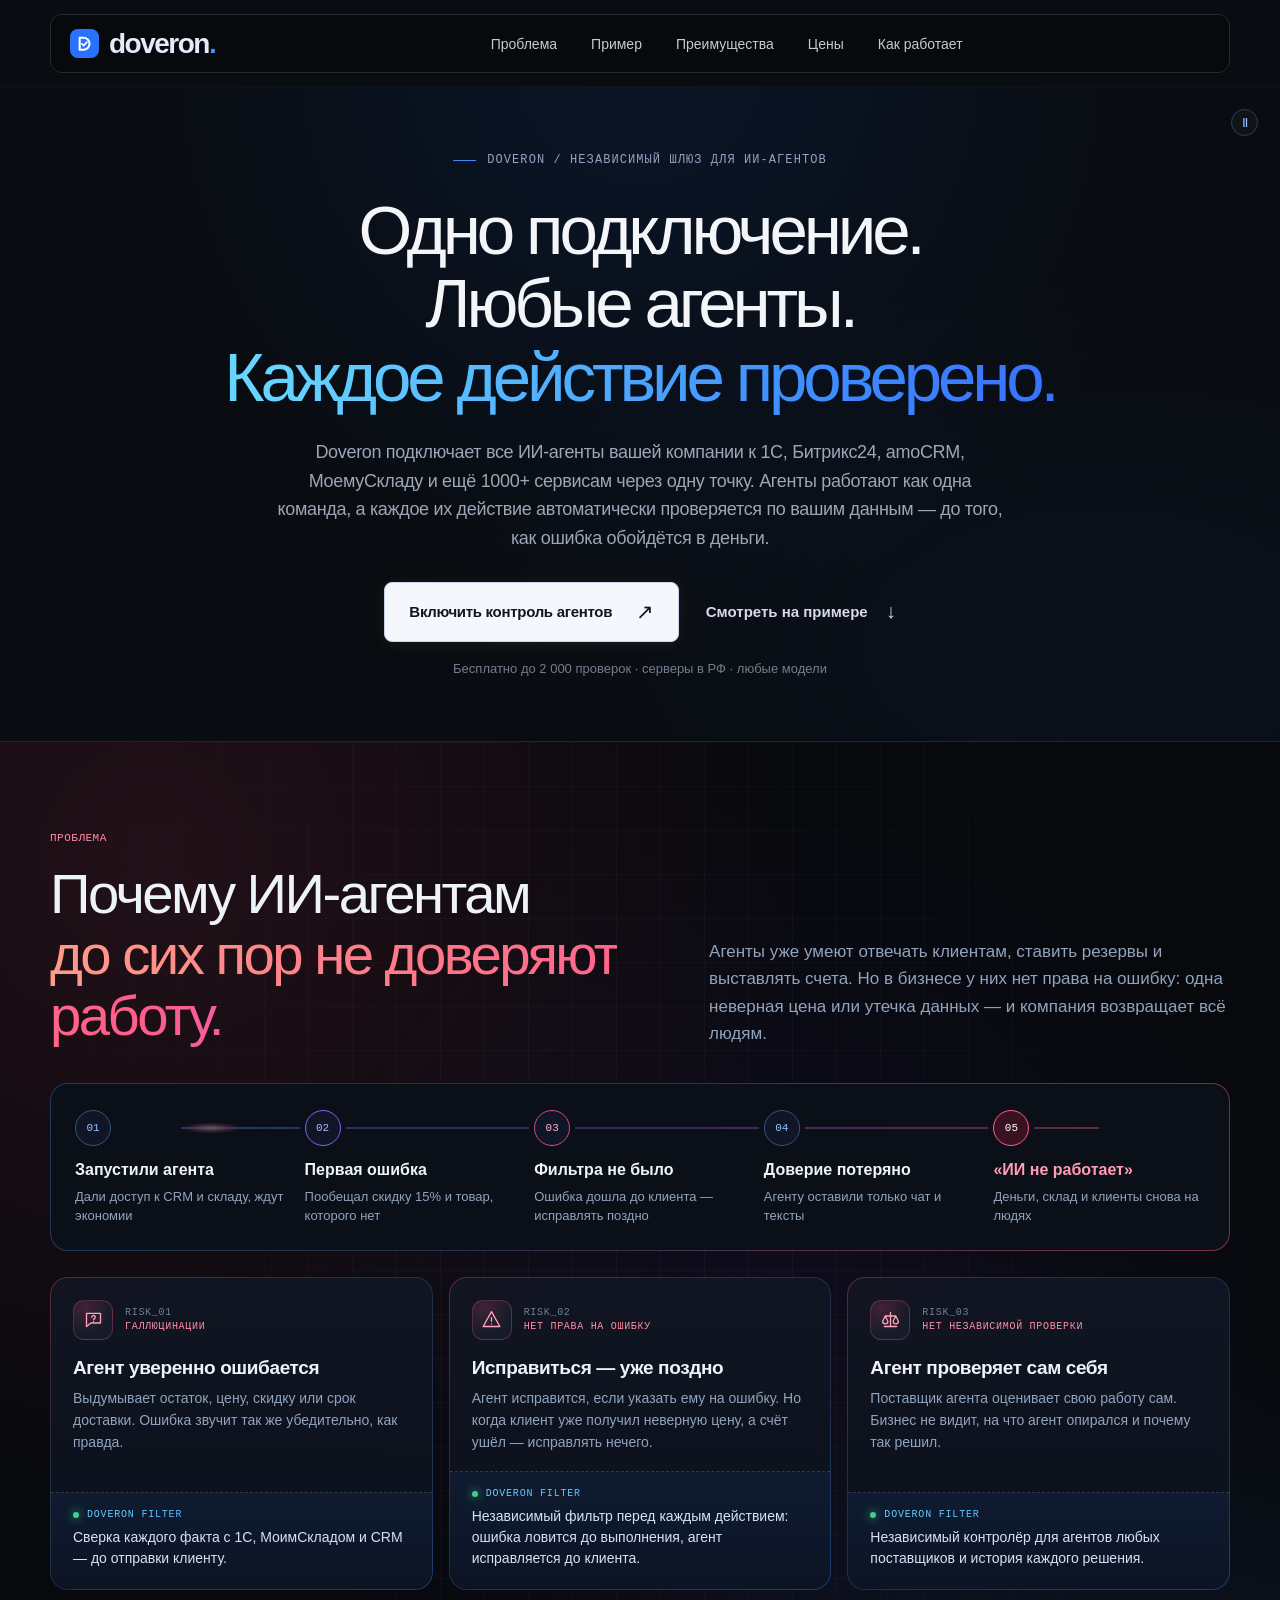
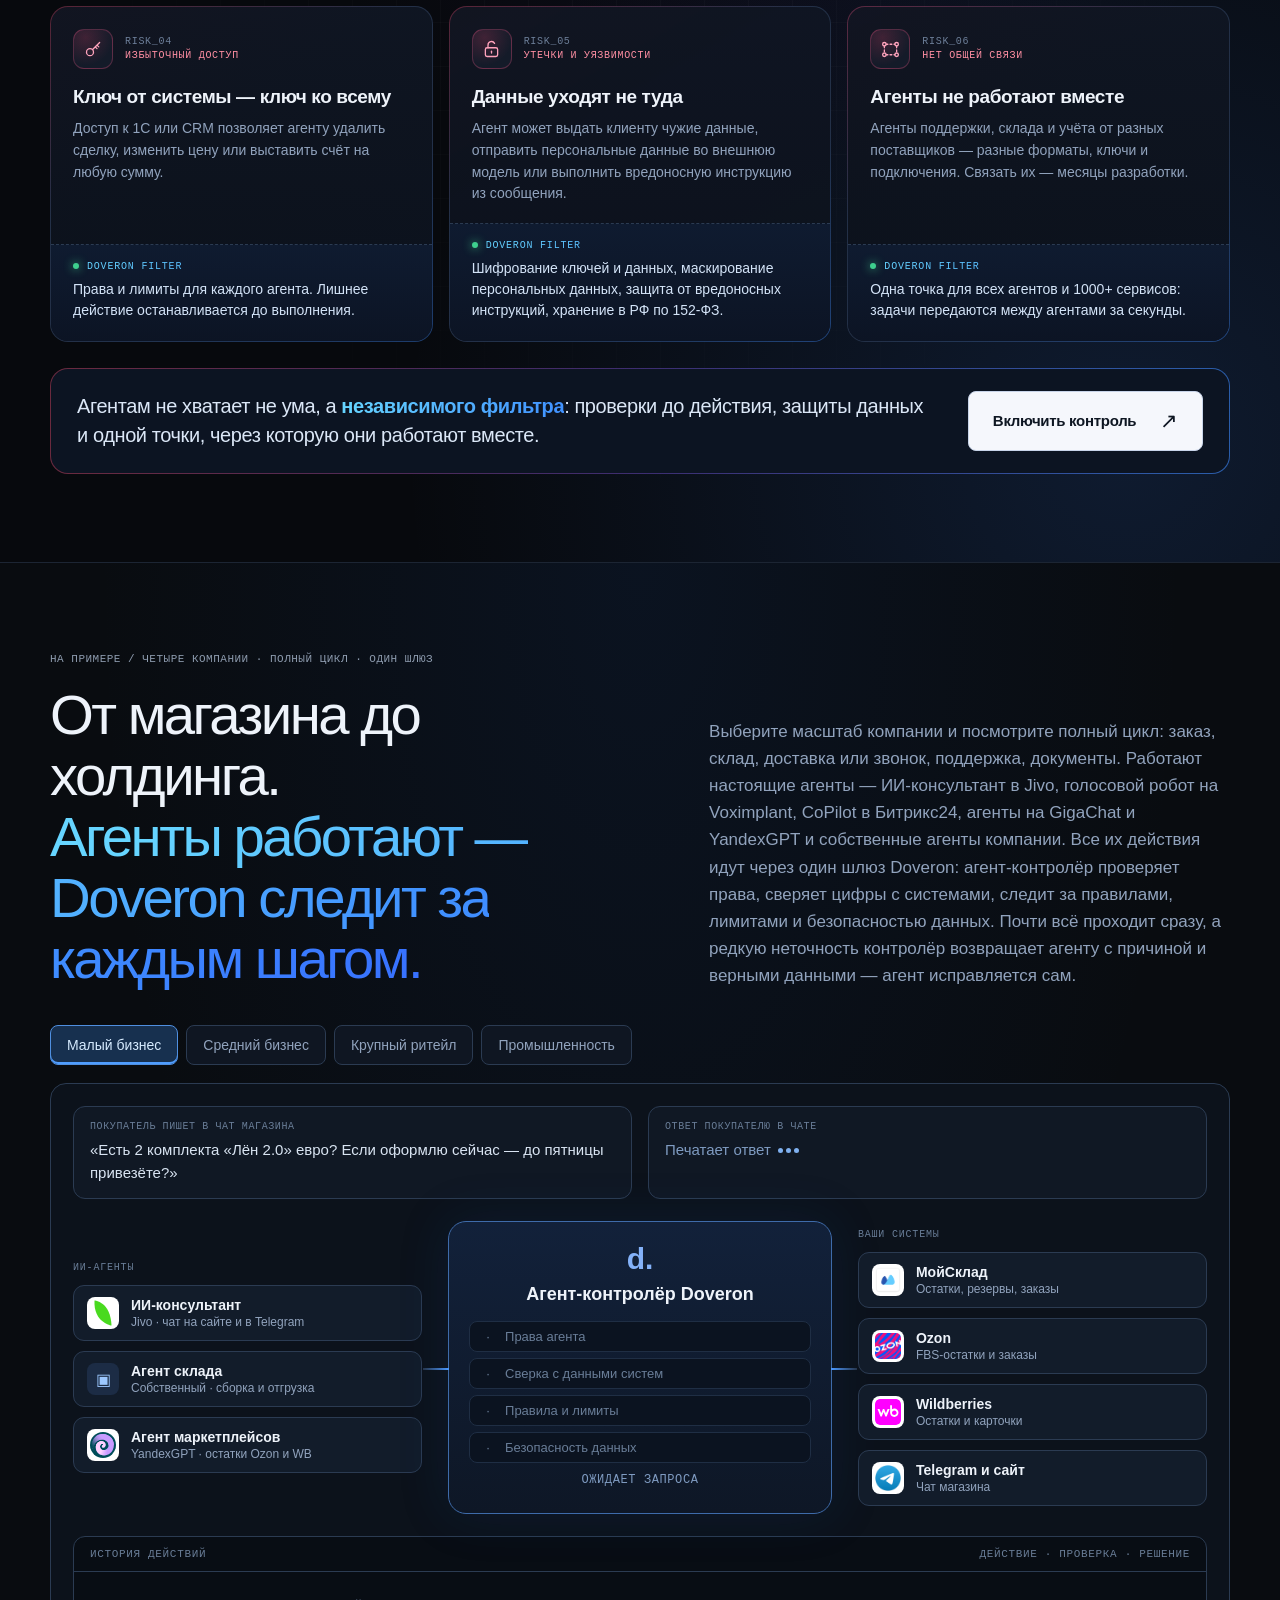
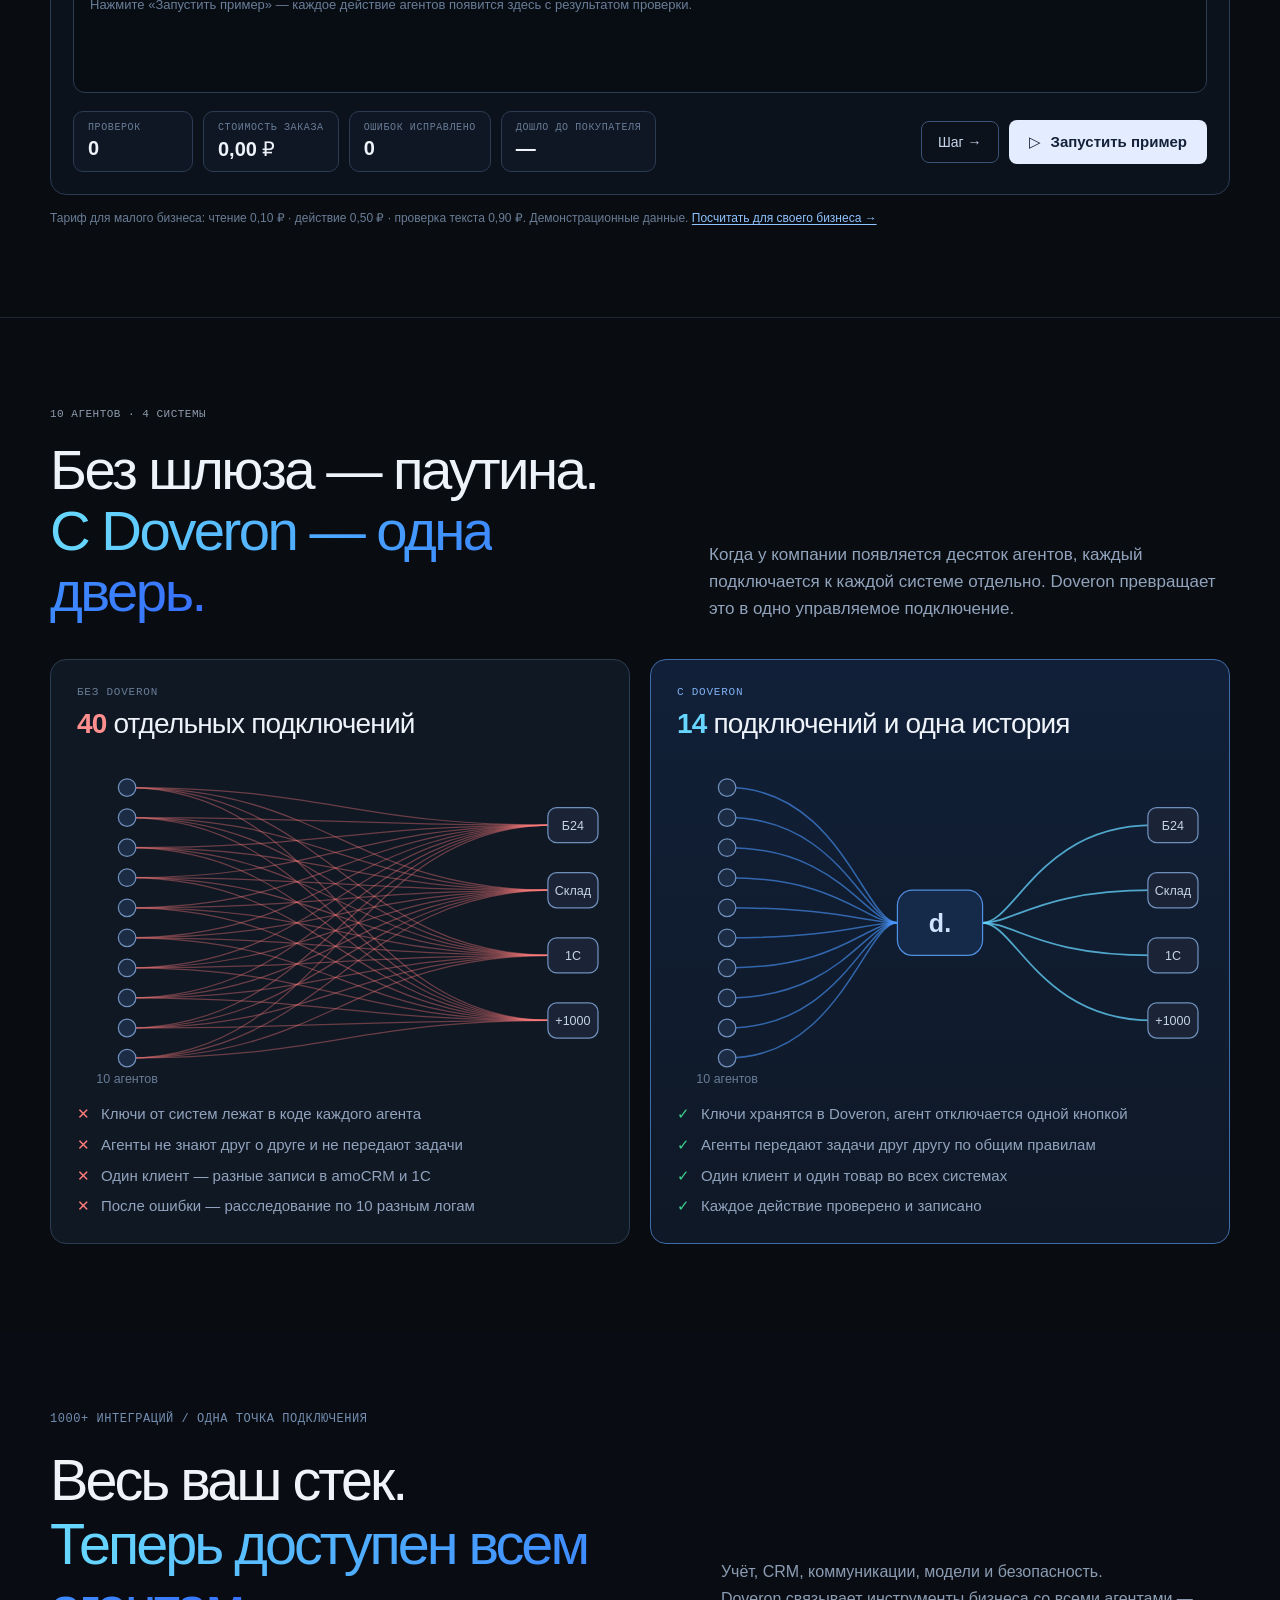
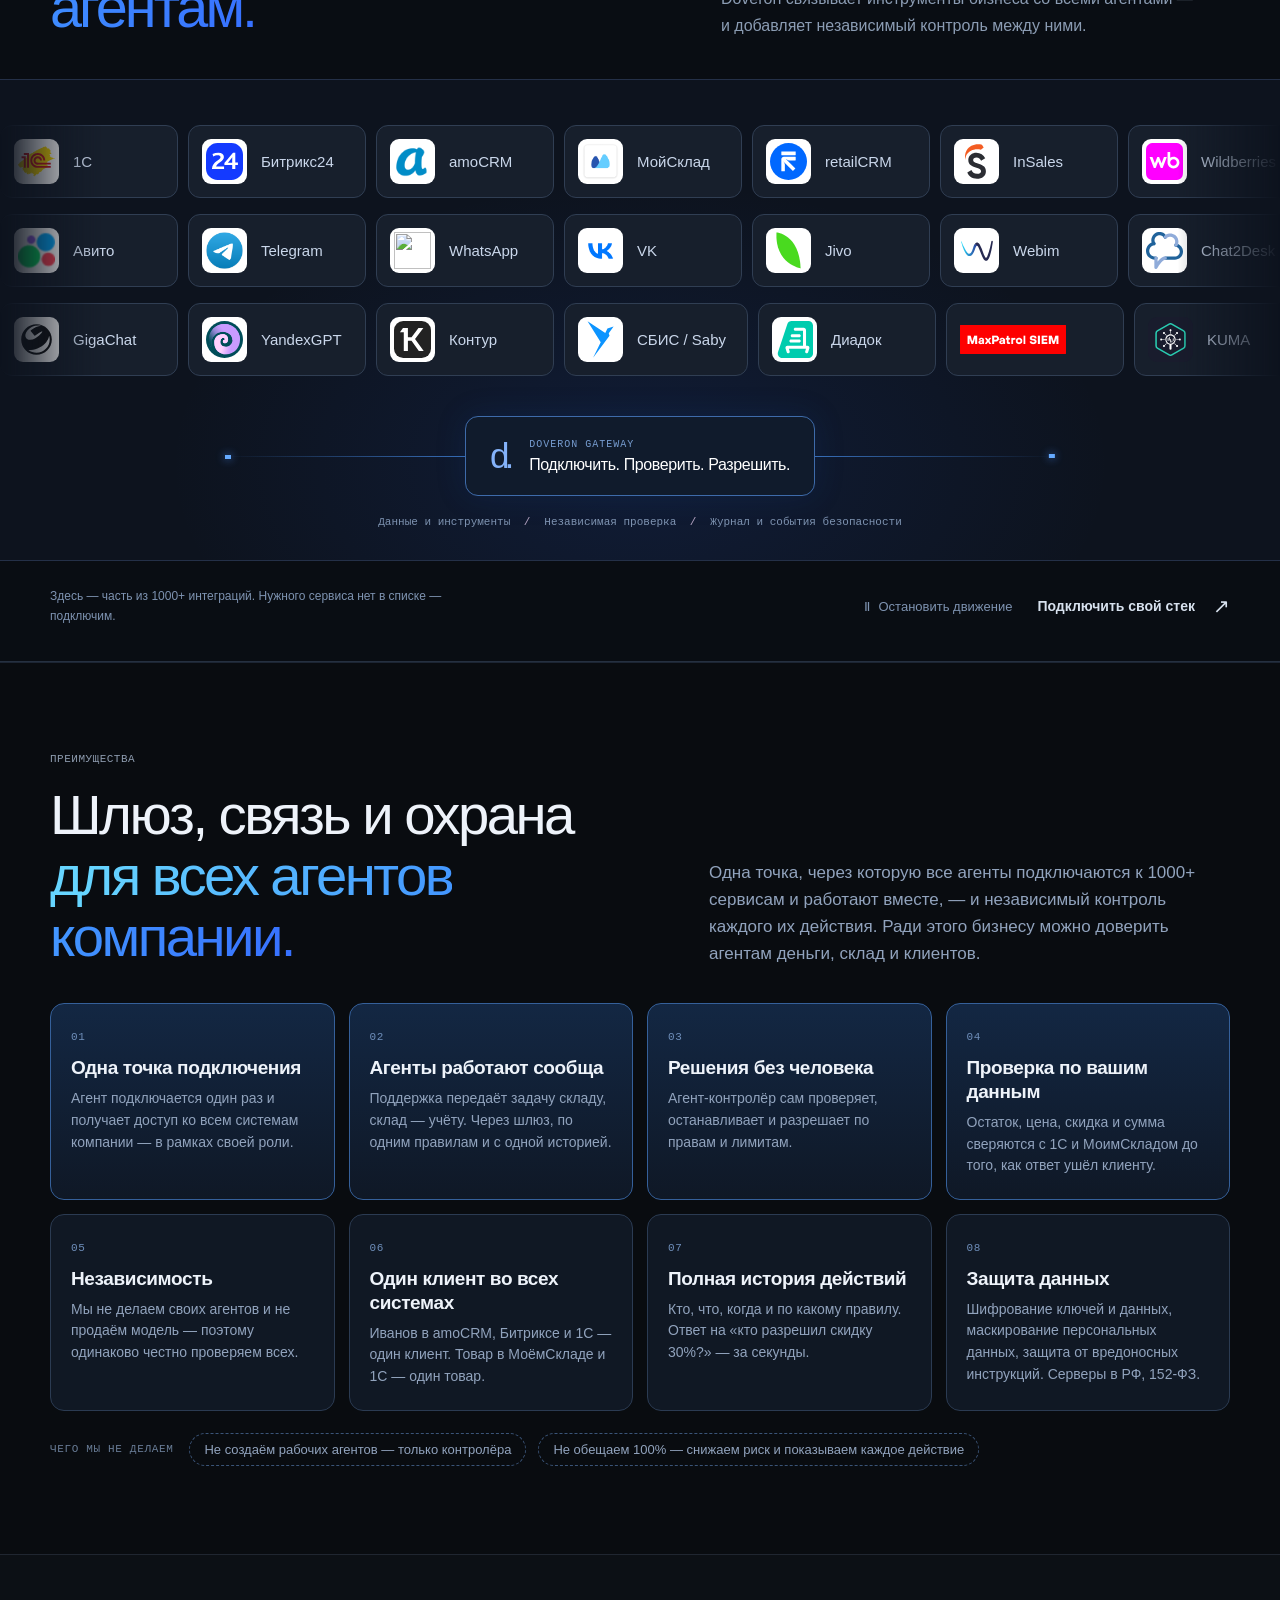
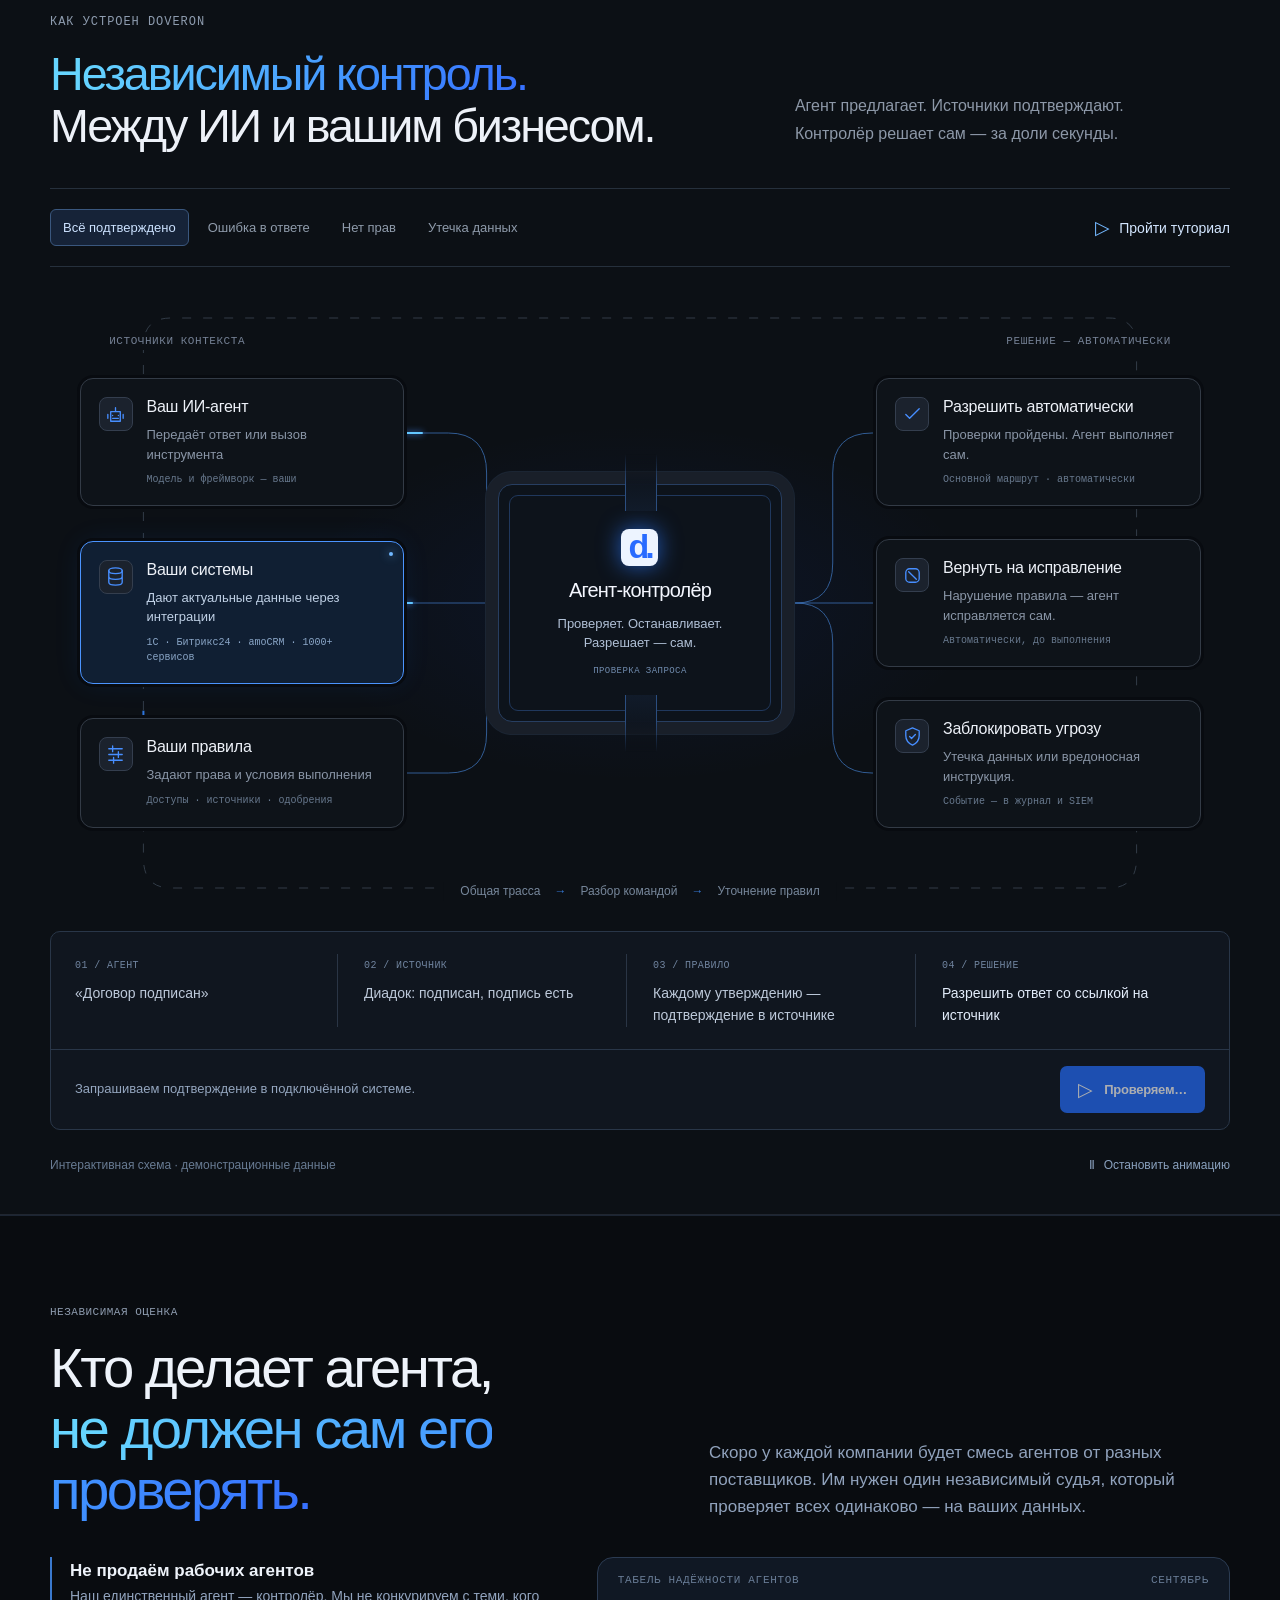
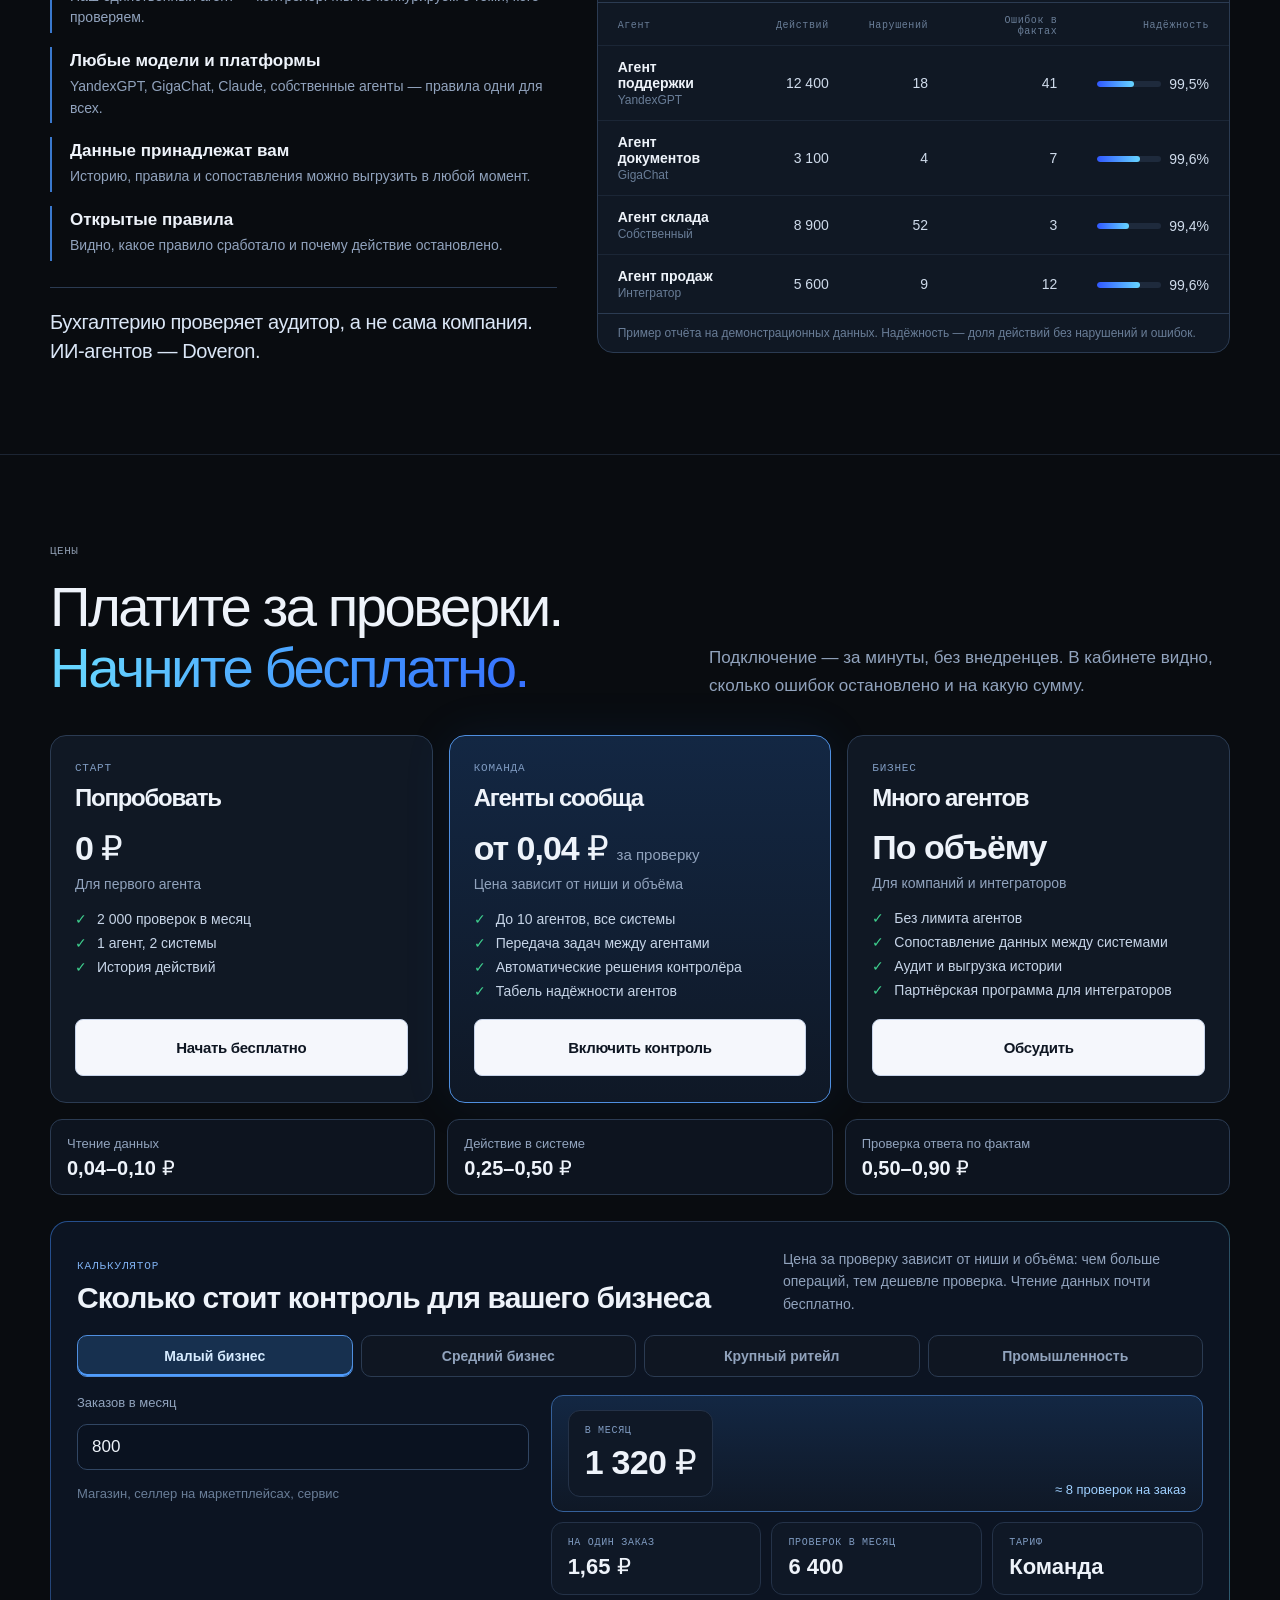
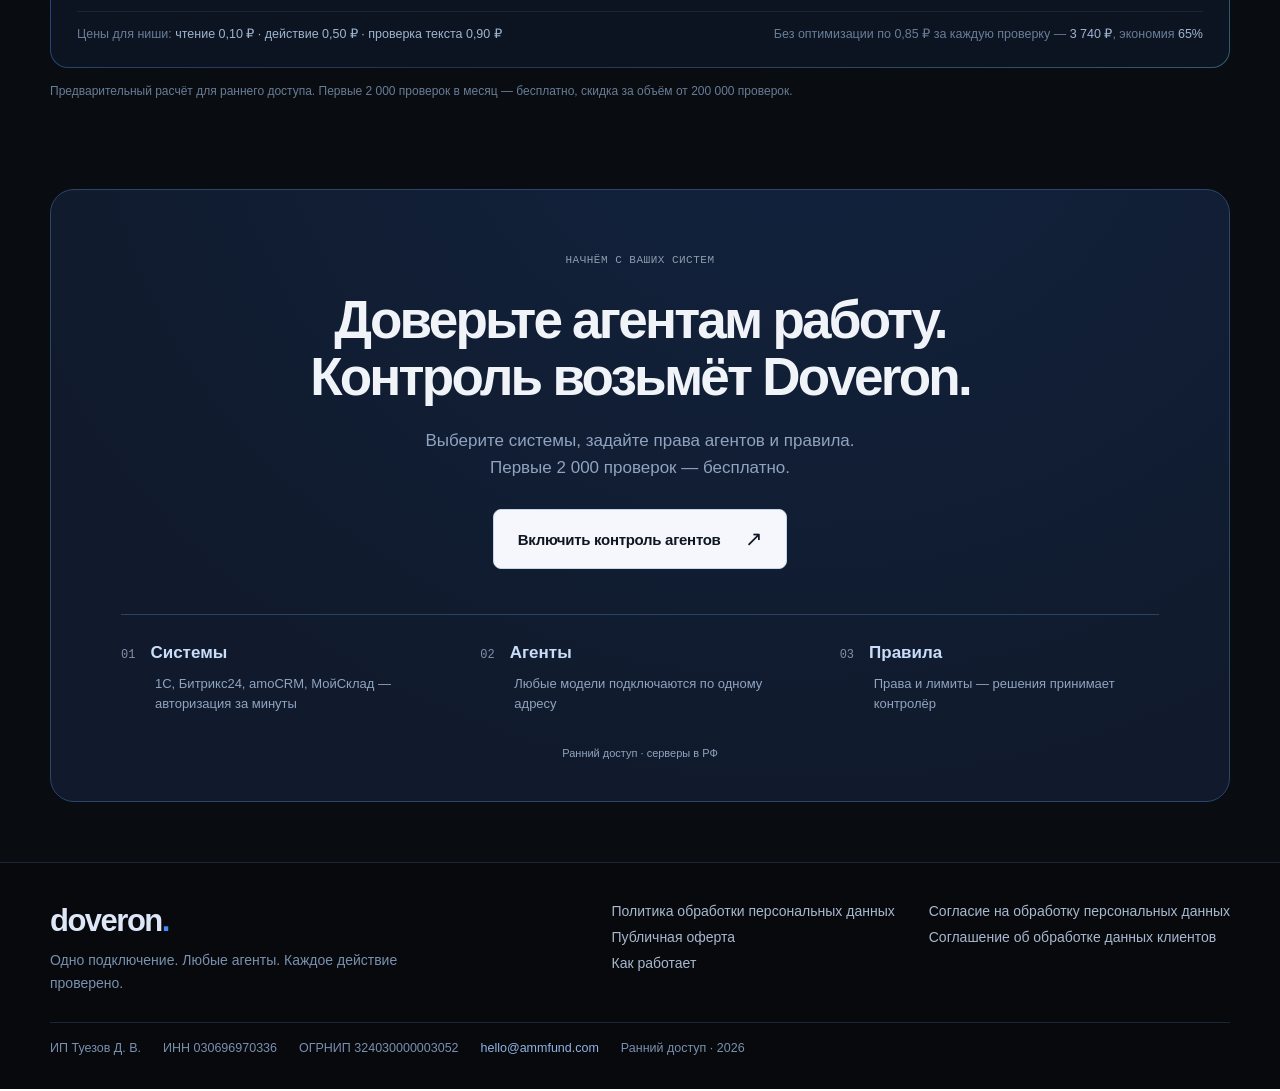
==== commit b432d50e: "«Печатает ответ…» Co-Authored-By: Claude Opus 5.5 <noreply@anthropic.com>" ====
--- a/index.html
+++ b/index.html
@@ -3,4 +3,4 @@
 <section class="hero-stage tech-hero"><div class="aurora" aria-hidden="true"></div><button class="motion-toggle hero-motion" aria-label="Приостановить анимацию" aria-pressed="false"><span aria-hidden="true">Ⅱ</span></button><div class="hero-grid wrap">
 <div class="hero-copy"><div class="kicker"><span class="kicker-line"></span> DOVERON / НЕЗАВИСИМЫЙ ШЛЮЗ ДЛЯ ИИ-АГЕНТОВ</div><h1>Одно подключение. <br>Любые агенты. <br><span class="gradient-text">Каждое действие проверено.</span></h1><p>Doveron подключает все ИИ-агенты вашей компании к 1С, Битрикс24, amoCRM, МоемуСкладу и ещё 1000+ сервисам через одну точку. Агенты работают как одна команда, а каждое их действие автоматически проверяется по вашим данным — до того, как ошибка обойдётся в деньги.</p><div class="hero-actions"><button class="button dark" data-audit>Включить контроль агентов <span aria-hidden="true">↗</span></button><a class="plain-link" href="#example">Смотреть на примере <span aria-hidden="true">↓</span></a></div><div class="hero-note">Бесплатно до 2 000 проверок · серверы в РФ · любые модели</div></div>
 </div></section><section class="vx vx-section pain" id="pain"><div class="wrap"><div class="vx-head"><div><span class="kicker">ПРОБЛЕМА</span><h2>Почему ИИ-агентам <br><span class="gradient-warn">до сих пор не доверяют работу.</span></h2></div><p>Агенты уже умеют отвечать клиентам, ставить резервы и выставлять счета. Но в бизнесе у них нет права на ошибку: одна неверная цена или утечка данных — и компания возвращает всё людям.</p></div><div class="loop"><span class="loop-track" aria-hidden="true"><i></i></span><div><span class="loop-dot">01</span><strong>Запустили агента</strong><p>Дали доступ к CRM и складу, ждут экономии</p></div><div><span class="loop-dot">02</span><strong>Первая ошибка</strong><p>Пообещал скидку 15% и товар, которого нет</p></div><div><span class="loop-dot">03</span><strong>Фильтра не было</strong><p>Ошибка дошла до клиента — исправлять поздно</p></div><div><span class="loop-dot">04</span><strong>Доверие потеряно</strong><p>Агенту оставили только чат и тексты</p></div><div><span class="loop-dot">05</span><strong>«ИИ не работает»</strong><p>Деньги, склад и клиенты снова на людях</p></div></div><div class="risk-grid"><article class="risk" style="--i:0"><div class="risk-top"><span class="risk-ico"><svg viewBox="0 0 24 24" fill="none" stroke="currentColor" stroke-width="1.5" stroke-linecap="round" stroke-linejoin="round" aria-hidden="true"><path d="M4 5h16v11H9l-5 4z"/><path d="M10 9.5a2 2 0 1 1 2.8 1.8c-.5.3-.8.7-.8 1.2M12 14.5h.01"/></svg></span><span class="risk-tag"><b>RISK_01</b>ГАЛЛЮЦИНАЦИИ</span></div><h3>Агент уверенно ошибается</h3><p>Выдумывает остаток, цену, скидку или срок доставки. Ошибка звучит так же убедительно, как правда.</p><div class="risk-fix"><span>DOVERON FILTER</span><p>Сверка каждого факта с 1С, МоимСкладом и CRM — до отправки клиенту.</p></div></article><article class="risk" style="--i:1"><div class="risk-top"><span class="risk-ico"><svg viewBox="0 0 24 24" fill="none" stroke="currentColor" stroke-width="1.5" stroke-linecap="round" stroke-linejoin="round" aria-hidden="true"><path d="M12 3 2.5 20h19z"/><path d="M12 10v4M12 17h.01"/></svg></span><span class="risk-tag"><b>RISK_02</b>НЕТ ПРАВА НА ОШИБКУ</span></div><h3>Исправиться — уже поздно</h3><p>Агент исправится, если указать ему на ошибку. Но когда клиент уже получил неверную цену, а счёт ушёл — исправлять нечего.</p><div class="risk-fix"><span>DOVERON FILTER</span><p>Независимый фильтр перед каждым действием: ошибка ловится до выполнения, агент исправляется до клиента.</p></div></article><article class="risk" style="--i:2"><div class="risk-top"><span class="risk-ico"><svg viewBox="0 0 24 24" fill="none" stroke="currentColor" stroke-width="1.5" stroke-linecap="round" stroke-linejoin="round" aria-hidden="true"><path d="M12 4v16M5 20h14M6 8h12M6 8l-3 6a3 3 0 0 0 6 0zM18 8l-3 6a3 3 0 0 0 6 0z"/></svg></span><span class="risk-tag"><b>RISK_03</b>НЕТ НЕЗАВИСИМОЙ ПРОВЕРКИ</span></div><h3>Агент проверяет сам себя</h3><p>Поставщик агента оценивает свою работу сам. Бизнес не видит, на что агент опирался и почему так решил.</p><div class="risk-fix"><span>DOVERON FILTER</span><p>Независимый контролёр для агентов любых поставщиков и история каждого решения.</p></div></article><article class="risk" style="--i:3"><div class="risk-top"><span class="risk-ico"><svg viewBox="0 0 24 24" fill="none" stroke="currentColor" stroke-width="1.5" stroke-linecap="round" stroke-linejoin="round" aria-hidden="true"><circle cx="8" cy="15" r="4"/><path d="m11 12 8-8M16 7l2 2M14 9l2 2"/></svg></span><span class="risk-tag"><b>RISK_04</b>ИЗБЫТОЧНЫЙ ДОСТУП</span></div><h3>Ключ от системы — ключ ко всему</h3><p>Доступ к 1С или CRM позволяет агенту удалить сделку, изменить цену или выставить счёт на любую сумму.</p><div class="risk-fix"><span>DOVERON FILTER</span><p>Права и лимиты для каждого агента. Лишнее действие останавливается до выполнения.</p></div></article><article class="risk" style="--i:4"><div class="risk-top"><span class="risk-ico"><svg viewBox="0 0 24 24" fill="none" stroke="currentColor" stroke-width="1.5" stroke-linecap="round" stroke-linejoin="round" aria-hidden="true"><rect x="5" y="10" width="14" height="10" rx="2"/><path d="M8 10V7a4 4 0 0 1 7.5-2"/><path d="M12 14v2"/></svg></span><span class="risk-tag"><b>RISK_05</b>УТЕЧКИ И УЯЗВИМОСТИ</span></div><h3>Данные уходят не туда</h3><p>Агент может выдать клиенту чужие данные, отправить персональные данные во внешнюю модель или выполнить вредоносную инструкцию из сообщения.</p><div class="risk-fix"><span>DOVERON FILTER</span><p>Шифрование ключей и данных, маскирование персональных данных, защита от вредоносных инструкций, хранение в РФ по 152-ФЗ.</p></div></article><article class="risk" style="--i:5"><div class="risk-top"><span class="risk-ico"><svg viewBox="0 0 24 24" fill="none" stroke="currentColor" stroke-width="1.5" stroke-linecap="round" stroke-linejoin="round" aria-hidden="true"><circle cx="5" cy="6" r="2"/><circle cx="19" cy="6" r="2"/><circle cx="5" cy="18" r="2"/><circle cx="19" cy="18" r="2"/><path d="M7 6h10M7 18h10M5 8v8M19 8v8" stroke-dasharray="2 2.5"/></svg></span><span class="risk-tag"><b>RISK_06</b>НЕТ ОБЩЕЙ СВЯЗИ</span></div><h3>Агенты не работают вместе</h3><p>Агенты поддержки, склада и учёта от разных поставщиков — разные форматы, ключи и подключения. Связать их — месяцы разработки.</p><div class="risk-fix"><span>DOVERON FILTER</span><p>Одна точка для всех агентов и 1000+ сервисов: задачи передаются между агентами за секунды.</p></div></article></div><div class="pain-result"><p>Агентам не хватает не ума, а <b>независимого фильтра</b>: проверки до действия, защиты данных и одной точки, через которую они работают вместе.</p><button class="button dark" data-audit>Включить контроль <span aria-hidden="true">↗</span></button></div></div></section><section class="vx vx-section ex" id="example"><div class="wrap"><div class="vx-head"><div><span class="kicker">НА ПРИМЕРЕ / ЧЕТЫРЕ КОМПАНИИ · ПОЛНЫЙ ЦИКЛ · ОДИН ШЛЮЗ</span><h2>От магазина до холдинга. <br><span class="gradient-text">Агенты работают — Doveron следит за каждым шагом.</span></h2></div><p>Выберите масштаб компании и посмотрите полный цикл: заказ, склад, доставка или звонок, поддержка, документы. Работают настоящие агенты — ИИ-консультант в Jivo, голосовой робот на Voximplant, CoPilot в Битрикс24, агенты на GigaChat и YandexGPT и собственные агенты компании. Все их действия идут через один шлюз Doveron: агент-контролёр проверяет права, сверяет цифры с системами, следит за правилами, лимитами и безопасностью данных. Почти всё проходит сразу, а редкую неточность контролёр возвращает агенту с причиной и верными данными — агент исправляется сам.</p></div><div data-ex><div class="ex-tabs" role="tablist" aria-label="Масштаб компании"><button role="tab" aria-selected="true" data-ex-case="small">Малый бизнес</button><button role="tab" aria-selected="false" tabindex="-1" data-ex-case="mid">Средний бизнес</button><button role="tab" aria-selected="false" tabindex="-1" data-ex-case="retail">Крупный ритейл</button><button role="tab" aria-selected="false" tabindex="-1" data-ex-case="industry">Промышленность</button></div><div class="ex-board"><div class="ex-client"><div class="ex-bubble" data-ex-in><span></span><p></p></div><div class="ex-bubble is-empty" data-ex-out><span></span><p></p></div></div><div class="ex-grid"><div class="ex-col ex-col-agents"><b>ИИ-АГЕНТЫ</b></div><div class="ex-hub" data-ex-hub><span class="ex-hub-mark" aria-hidden="true">d.</span><strong>Агент-контролёр Doveron</strong><div class="ex-hub-steps"><div data-hub="rights"><i>·</i>Права агента</div><div data-hub="data"><i>·</i>Сверка с данными систем</div><div data-hub="rule"><i>·</i>Правила и лимиты</div><div data-hub="sec"><i>·</i>Безопасность данных</div></div><div class="ex-hub-verdict" data-ex-verdict>ОЖИДАЕТ ЗАПРОСА</div></div><div class="ex-col ex-col-systems"><b>ВАШИ СИСТЕМЫ</b></div></div><div class="ex-log"><div class="ex-log-head"><span>ИСТОРИЯ ДЕЙСТВИЙ</span><span>ДЕЙСТВИЕ · ПРОВЕРКА · РЕШЕНИЕ</span></div><ol data-ex-log></ol></div><div class="ex-foot"><div class="ex-sum"><div><span>ПРОВЕРОК</span><strong data-sum-checks>0</strong></div><div><span data-sum-cost-label>СТОИМОСТЬ ЗАКАЗА</span><strong data-sum-cost>0 ₽</strong></div><div><span>ОШИБОК ИСПРАВЛЕНО</span><strong data-sum-fixed>0</strong></div><div><span data-sum-leak-label>ДОШЛО ДО КЛИЕНТА</span><strong data-sum-leak>—</strong></div></div><div class="ex-controls"><button class="ex-step" data-ex-next>Шаг →</button><button class="ex-play" data-ex-play><span aria-hidden="true">▷</span><span>Запустить пример</span></button></div></div><p class="visually-hidden" role="status" aria-live="polite" data-ex-live></p></div><p class="ex-note" data-ex-note>Тариф для малого бизнеса: чтение 0,10 ₽ · действие 0,50 ₽ · проверка текста 0,90 ₽. Демонстрационные данные. <a href="#calc">Посчитать для своего бизнеса →</a></p></div></div></section><section class="vx vx-section" id="before-after"><div class="wrap"><div class="vx-head"><div><span class="kicker">10 АГЕНТОВ · 4 СИСТЕМЫ</span><h2>Без шлюза — паутина. <br><span class="gradient-text">С Doveron — одна дверь.</span></h2></div><p>Когда у компании появляется десяток агентов, каждый подключается к каждой системе отдельно. Doveron превращает это в одно управляемое подключение.</p></div><div class="ba-grid"><article class="ba-card is-bad"><span>БЕЗ DOVERON</span><h3><b>40</b> отдельных подключений</h3><svg data-ba="mesh" role="img" aria-label="10 агентов подключены к 4 системам напрямую: 40 связей"></svg><ul><li>Ключи от систем лежат в коде каждого агента</li><li>Агенты не знают друг о друге и не передают задачи</li><li>Один клиент — разные записи в amoCRM и 1С</li><li>После ошибки — расследование по 10 разным логам</li></ul></article><article class="ba-card is-good"><span>С DOVERON</span><h3><b>14</b> подключений и одна история</h3><svg data-ba="hub" role="img" aria-label="10 агентов и 4 системы подключены через один шлюз Doveron: 14 связей"></svg><ul><li>Ключи хранятся в Doveron, агент отключается одной кнопкой</li><li>Агенты передают задачи друг другу по общим правилам</li><li>Один клиент и один товар во всех системах</li><li>Каждое действие проверено и записано</li></ul></article></div></div></section><section class="integrations-section" id="integrations"><div class="wrap integration-heading"><div><span class="kicker">1000+ ИНТЕГРАЦИЙ / ОДНА ТОЧКА ПОДКЛЮЧЕНИЯ</span><h2>Весь ваш стек. <br><span class="gradient-text">Теперь доступен всем агентам.</span></h2></div><p>Учёт, CRM, коммуникации, модели и безопасность. <br>Doveron связывает инструменты бизнеса со всеми агентами — <br class="desktop-only"> и добавляет независимый контроль между ними.</p></div><div class="integration-universe"><div class="integration-glow" aria-hidden="true"></div><div tabindex="0" class="integration-lane lane-0"><div class="integration-track"><ul aria-label="Интеграции: группа 1"><li class="integration-chip"><span class="integration-icon"><img src="assets/integrations/1c.svg" alt="" width="40" height="40" loading="eager"></span><span>1С</span></li><li class="integration-chip"><span class="integration-icon"><img src="assets/integrations/bitrix24.svg" alt="" width="40" height="40" loading="eager"></span><span>Битрикс24</span></li><li class="integration-chip"><span class="integration-icon"><img src="assets/integrations/amocrm.png" alt="" width="40" height="40" loading="eager"></span><span>amoCRM</span></li><li class="integration-chip"><span class="integration-icon"><img src="assets/integrations/moysklad.png" alt="" width="40" height="40" loading="eager"></span><span>МойСклад</span></li><li class="integration-chip"><span class="integration-icon"><img src="assets/integrations/retailcrm.svg" alt="" width="40" height="40" loading="eager"></span><span>retailCRM</span></li><li class="integration-chip"><span class="integration-icon"><img src="assets/integrations/insales.svg" alt="" width="40" height="40" loading="eager"></span><span>InSales</span></li><li class="integration-chip"><span class="integration-icon"><img src="assets/integrations/wildberries.svg" alt="" width="40" height="40" loading="eager"></span><span>Wildberries</span></li><li class="integration-chip"><span class="integration-icon"><img src="assets/integrations/ozon.jpg" alt="" width="40" height="40" loading="eager"></span><span>Ozon</span></li><li class="integration-chip"><span class="integration-icon"><img src="assets/integrations/yandex-market.png" alt="" width="40" height="40" loading="eager"></span><span>Яндекс Маркет</span></li></ul><ul aria-hidden="true"><li class="integration-chip"><span class="integration-icon"><img src="assets/integrations/1c.svg" alt="" width="40" height="40" loading="eager"></span><span>1С</span></li><li class="integration-chip"><span class="integration-icon"><img src="assets/integrations/bitrix24.svg" alt="" width="40" height="40" loading="eager"></span><span>Битрикс24</span></li><li class="integration-chip"><span class="integration-icon"><img src="assets/integrations/amocrm.png" alt="" width="40" height="40" loading="eager"></span><span>amoCRM</span></li><li class="integration-chip"><span class="integration-icon"><img src="assets/integrations/moysklad.png" alt="" width="40" height="40" loading="eager"></span><span>МойСклад</span></li><li class="integration-chip"><span class="integration-icon"><img src="assets/integrations/retailcrm.svg" alt="" width="40" height="40" loading="eager"></span><span>retailCRM</span></li><li class="integration-chip"><span class="integration-icon"><img src="assets/integrations/insales.svg" alt="" width="40" height="40" loading="eager"></span><span>InSales</span></li><li class="integration-chip"><span class="integration-icon"><img src="assets/integrations/wildberries.svg" alt="" width="40" height="40" loading="eager"></span><span>Wildberries</span></li><li class="integration-chip"><span class="integration-icon"><img src="assets/integrations/ozon.jpg" alt="" width="40" height="40" loading="eager"></span><span>Ozon</span></li><li class="integration-chip"><span class="integration-icon"><img src="assets/integrations/yandex-market.png" alt="" width="40" height="40" loading="eager"></span><span>Яндекс Маркет</span></li></ul></div></div><div tabindex="0" class="integration-lane lane-1"><div class="integration-track"><ul aria-label="Интеграции: группа 2"><li class="integration-chip"><span class="integration-icon"><img src="assets/integrations/avito.png" alt="" width="40" height="40" loading="eager"></span><span>Авито</span></li><li class="integration-chip"><span class="integration-icon"><img src="assets/integrations/telegram.png" alt="" width="40" height="40" loading="eager"></span><span>Telegram</span></li><li class="integration-chip"><span class="integration-icon"><img src="assets/integrations/whatsapp.svg" alt="" width="40" height="40" loading="eager"></span><span>WhatsApp</span></li><li class="integration-chip"><span class="integration-icon"><img src="assets/integrations/vk.png" alt="" width="40" height="40" loading="eager"></span><span>VK</span></li><li class="integration-chip"><span class="integration-icon"><img src="assets/integrations/jivo.svg" alt="" width="40" height="40" loading="eager"></span><span>Jivo</span></li><li class="integration-chip"><span class="integration-icon"><img src="assets/integrations/webim.svg" alt="" width="40" height="40" loading="eager"></span><span>Webim</span></li><li class="integration-chip"><span class="integration-icon"><img src="assets/integrations/chat2desk.svg" alt="" width="40" height="40" loading="eager"></span><span>Chat2Desk</span></li><li class="integration-chip"><span class="integration-icon"><img src="assets/integrations/voximplant.ico" alt="" width="40" height="40" loading="eager"></span><span>Voximplant</span></li><li class="integration-chip"><span class="integration-icon"><img src="assets/integrations/uis.png" alt="" width="40" height="40" loading="eager"></span><span>UIS</span></li></ul><ul aria-hidden="true"><li class="integration-chip"><span class="integration-icon"><img src="assets/integrations/avito.png" alt="" width="40" height="40" loading="eager"></span><span>Авито</span></li><li class="integration-chip"><span class="integration-icon"><img src="assets/integrations/telegram.png" alt="" width="40" height="40" loading="eager"></span><span>Telegram</span></li><li class="integration-chip"><span class="integration-icon"><img src="assets/integrations/whatsapp.svg" alt="" width="40" height="40" loading="eager"></span><span>WhatsApp</span></li><li class="integration-chip"><span class="integration-icon"><img src="assets/integrations/vk.png" alt="" width="40" height="40" loading="eager"></span><span>VK</span></li><li class="integration-chip"><span class="integration-icon"><img src="assets/integrations/jivo.svg" alt="" width="40" height="40" loading="eager"></span><span>Jivo</span></li><li class="integration-chip"><span class="integration-icon"><img src="assets/integrations/webim.svg" alt="" width="40" height="40" loading="eager"></span><span>Webim</span></li><li class="integration-chip"><span class="integration-icon"><img src="assets/integrations/chat2desk.svg" alt="" width="40" height="40" loading="eager"></span><span>Chat2Desk</span></li><li class="integration-chip"><span class="integration-icon"><img src="assets/integrations/voximplant.ico" alt="" width="40" height="40" loading="eager"></span><span>Voximplant</span></li><li class="integration-chip"><span class="integration-icon"><img src="assets/integrations/uis.png" alt="" width="40" height="40" loading="eager"></span><span>UIS</span></li></ul></div></div><div tabindex="0" class="integration-lane lane-2"><div class="integration-track"><ul aria-label="Интеграции: группа 3"><li class="integration-chip"><span class="integration-icon"><img src="assets/integrations/gigachat.svg" alt="" width="40" height="40" loading="eager"></span><span>GigaChat</span></li><li class="integration-chip"><span class="integration-icon"><img src="assets/integrations/yandexgpt.svg" alt="" width="40" height="40" loading="eager"></span><span>YandexGPT</span></li><li class="integration-chip"><span class="integration-icon"><img src="assets/integrations/kontur.svg" alt="" width="40" height="40" loading="eager"></span><span>Контур</span></li><li class="integration-chip"><span class="integration-icon"><img src="assets/integrations/sbis.svg" alt="" width="40" height="40" loading="eager"></span><span>СБИС / Saby</span></li><li class="integration-chip"><span class="integration-icon"><img src="assets/integrations/diadoc.svg" alt="" width="40" height="40" loading="eager"></span><span>Диадок</span></li><li class="integration-chip"><span class="integration-icon wide-icon"><img src="assets/integrations/maxpatrol-siem.svg" alt="MaxPatrol SIEM" width="40" height="40" loading="eager"></span><span>MaxPatrol SIEM</span></li><li class="integration-chip"><span class="integration-icon dark-icon"><img src="assets/integrations/kuma.svg" alt="" width="40" height="40" loading="eager"></span><span>KUMA</span></li><li class="integration-chip"><span class="integration-icon"><img src="assets/integrations/rusiem.svg" alt="" width="40" height="40" loading="eager"></span><span>RuSIEM</span></li></ul><ul aria-hidden="true"><li class="integration-chip"><span class="integration-icon"><img src="assets/integrations/gigachat.svg" alt="" width="40" height="40" loading="eager"></span><span>GigaChat</span></li><li class="integration-chip"><span class="integration-icon"><img src="assets/integrations/yandexgpt.svg" alt="" width="40" height="40" loading="eager"></span><span>YandexGPT</span></li><li class="integration-chip"><span class="integration-icon"><img src="assets/integrations/kontur.svg" alt="" width="40" height="40" loading="eager"></span><span>Контур</span></li><li class="integration-chip"><span class="integration-icon"><img src="assets/integrations/sbis.svg" alt="" width="40" height="40" loading="eager"></span><span>СБИС / Saby</span></li><li class="integration-chip"><span class="integration-icon"><img src="assets/integrations/diadoc.svg" alt="" width="40" height="40" loading="eager"></span><span>Диадок</span></li><li class="integration-chip"><span class="integration-icon wide-icon"><img src="assets/integrations/maxpatrol-siem.svg" alt="MaxPatrol SIEM" width="40" height="40" loading="eager"></span><span>MaxPatrol SIEM</span></li><li class="integration-chip"><span class="integration-icon dark-icon"><img src="assets/integrations/kuma.svg" alt="" width="40" height="40" loading="eager"></span><span>KUMA</span></li><li class="integration-chip"><span class="integration-icon"><img src="assets/integrations/rusiem.svg" alt="" width="40" height="40" loading="eager"></span><span>RuSIEM</span></li></ul></div></div><div class="integration-convergence"><span class="convergence-line" aria-hidden="true"></span><div class="integration-hub"><span class="hub-brand">d.</span><div><span>DOVERON GATEWAY</span><strong>Подключить. Проверить. Разрешить.</strong></div><span class="hub-pulse" aria-hidden="true"></span></div><span class="convergence-line" aria-hidden="true"></span></div><div class="integration-destinations"><span>Данные и инструменты</span><span>Независимая проверка</span><span>Журнал и события безопасности</span></div></div><div class="wrap integration-bottom"><p>Здесь — часть из 1000+ интеграций. Нужного сервиса нет в списке — подключим.</p><div><button class="integration-pause" data-integration-pause aria-pressed="false">Ⅱ <span>Остановить движение</span></button><button class="plain-link" data-audit>Подключить свой стек <span aria-hidden="true">↗</span></button></div></div></section><section class="vx vx-section" id="problems"><div class="wrap"><div class="vx-head"><div><span class="kicker">ПРЕИМУЩЕСТВА</span><h2>Шлюз, связь и охрана <br><span class="gradient-text">для всех агентов компании.</span></h2></div><p>Одна точка, через которую все агенты подключаются к 1000+ сервисам и работают вместе, — и независимый контроль каждого их действия. Ради этого бизнесу можно доверить агентам деньги, склад и клиентов.</p></div><div class="adv-grid"><article class="is-key"><span>01</span><h3>Одна точка подключения</h3><p>Агент подключается один раз и получает доступ ко всем системам компании — в рамках своей роли.</p></article><article class="is-key"><span>02</span><h3>Агенты работают сообща</h3><p>Поддержка передаёт задачу складу, склад — учёту. Через шлюз, по одним правилам и с одной историей.</p></article><article class="is-key"><span>03</span><h3>Решения без человека</h3><p>Агент-контролёр сам проверяет, останавливает и разрешает по правам и лимитам.</p></article><article class="is-key"><span>04</span><h3>Проверка по вашим данным</h3><p>Остаток, цена, скидка и сумма сверяются с 1С и МоимСкладом до того, как ответ ушёл клиенту.</p></article><article><span>05</span><h3>Независимость</h3><p>Мы не делаем своих агентов и не продаём модель — поэтому одинаково честно проверяем всех.</p></article><article><span>06</span><h3>Один клиент во всех системах</h3><p>Иванов в amoCRM, Битриксе и 1С — один клиент. Товар в МоёмСкладе и 1С — один товар.</p></article><article><span>07</span><h3>Полная история действий</h3><p>Кто, что, когда и по какому правилу. Ответ на «кто разрешил скидку 30%?» — за секунды.</p></article><article><span>08</span><h3>Защита данных</h3><p>Шифрование ключей и данных, маскирование персональных данных, защита от вредоносных инструкций. Серверы в РФ, 152-ФЗ.</p></article></div><div class="adv-not"><b>ЧЕГО МЫ НЕ ДЕЛАЕМ</b><span>Не создаём рабочих агентов — только контролёра</span><span>Не обещаем 100% — снижаем риск и показываем каждое действие</span></div></div></section><section class="system-section" id="system-map" data-system data-scenario="good" data-phase="ready"><div class="wrap"><div class="system-heading"><div><span class="kicker">КАК УСТРОЕН DOVERON</span><h2><span class="gradient-text">Независимый контроль.</span><br>Между ИИ и вашим бизнесом.</h2></div><p>Агент предлагает. Источники подтверждают. <br>Контролёр решает сам — за доли секунды.</p></div><div class="system-controls"><div class="system-cases" role="tablist" aria-label="Пример работы шлюза"><button role="tab" id="system-case-good" data-system-case="good" aria-selected="true" aria-controls="system-case-panel">Всё подтверждено</button><button role="tab" id="system-case-fact" data-system-case="fact" aria-selected="false" tabindex="-1" aria-controls="system-case-panel">Ошибка в ответе</button><button role="tab" id="system-case-permission" data-system-case="permission" aria-selected="false" tabindex="-1" aria-controls="system-case-panel">Нет прав</button><button role="tab" id="system-case-offline" data-system-case="offline" aria-selected="false" tabindex="-1" aria-controls="system-case-panel">Утечка данных</button></div><button class="system-tour-start" data-tour-start><span aria-hidden="true">▷</span> Пройти туториал</button></div><div class="system-tour-panel" data-tour-panel hidden><div class="tour-copy"><span data-tour-counter>ШАГ 1 ИЗ 4</span><h3 data-tour-title>Агент предлагает ответ</h3><p data-tour-copy></p></div><div class="tour-navigation"><div class="tour-dots" role="group" aria-label="Шаг туториала"><button data-tour-step="0" aria-label="Шаг 1: запрос агента" aria-current="step">1</button><button data-tour-step="1" aria-label="Шаг 2: источник">2</button><button data-tour-step="2" aria-label="Шаг 3: правило">3</button><button data-tour-step="3" aria-label="Шаг 4: решение">4</button></div><div><button data-tour-prev>← Назад</button><button data-tour-next>Далее →</button><button data-tour-close aria-label="Закрыть туториал">×</button></div></div></div><div class="system-board"><svg class="system-wires" viewBox="0 0 1200 620" preserveAspectRatio="none" aria-hidden="true"><path class="system-loop" d="M95 480 V53 Q95 25 123 25 H1077 Q1105 25 1105 53 V565 Q1105 595 1077 595 H123 Q95 595 95 565 V480"/><path class="system-wire wire-agent" d="M360 140 H405 Q444 140 444 180 V270 Q444 310 475 310"/><path class="system-signal signal-agent" d="M360 140 H405 Q444 140 444 180 V270 Q444 310 475 310"/><path class="system-wire wire-data" d="M360 310 H475"/><path class="system-signal signal-data" d="M360 310 H475"/><path class="system-wire wire-rules" d="M360 480 H405 Q444 480 444 440 V350 Q444 310 475 310"/><path class="system-signal signal-rules" d="M360 480 H405 Q444 480 444 440 V350 Q444 310 475 310"/><path class="system-wire wire-allow" d="M725 310 H758 Q796 310 796 270 V180 Q796 140 836 140 H840"/><path class="system-signal signal-allow" d="M725 310 H758 Q796 310 796 270 V180 Q796 140 836 140 H840"/><path class="system-wire wire-block" d="M725 310 H840"/><path class="system-signal signal-block" d="M725 310 H840"/><path class="system-wire wire-human" d="M725 310 H758 Q796 310 796 350 V440 Q796 480 836 480 H840"/><path class="system-signal signal-human" d="M725 310 H758 Q796 310 796 350 V440 Q796 480 836 480 H840"/><path class="system-loop-signal" d="M95 480 V53 Q95 25 123 25 H1077 Q1105 25 1105 53 V565 Q1105 595 1077 595 H123 Q95 595 95 565 V480"/></svg><span class="system-rail-label rail-inputs">ИСТОЧНИКИ КОНТЕКСТА</span><span class="system-rail-label rail-outputs">РЕШЕНИЕ — АВТОМАТИЧЕСКИ</span><div class="system-inputs"><button class="system-node system-input" data-system-node="agent" aria-expanded="false" aria-controls="system-inspector"><span class="system-node-icon"><svg viewBox="0 0 24 24" aria-hidden="true" fill="none" stroke="currentColor" stroke-width="1.4" stroke-linecap="round" stroke-linejoin="round"><path d="M7 9h10v10H7zM12 5v4M9 13h.01M15 13h.01M9 16h6M4 12v4m16-4v4"/></svg></span><span class="system-node-content"><strong>Ваш ИИ-агент</strong><span>Передаёт ответ или вызов инструмента</span><small>Модель и фреймворк — ваши</small></span><span class="system-node-indicator" aria-hidden="true"></span></button><button class="system-node system-input" data-system-node="data" aria-expanded="false" aria-controls="system-inspector"><span class="system-node-icon"><svg viewBox="0 0 24 24" aria-hidden="true" fill="none" stroke="currentColor" stroke-width="1.4" stroke-linecap="round" stroke-linejoin="round"><ellipse cx="12" cy="6" rx="7" ry="3"/><path d="M5 6v12c0 4 14 4 14 0V6M5 12c0 4 14 4 14 0"/></svg></span><span class="system-node-content"><strong>Ваши системы</strong><span>Дают актуальные данные через интеграции</span><small>1С · Битрикс24 · amoCRM · 1000+ сервисов</small></span><span class="system-node-indicator" aria-hidden="true"></span></button><button class="system-node system-input" data-system-node="rules" aria-expanded="false" aria-controls="system-inspector"><span class="system-node-icon"><svg viewBox="0 0 24 24" aria-hidden="true" fill="none" stroke="currentColor" stroke-width="1.4" stroke-linecap="round" stroke-linejoin="round"><path d="M5 6h14M5 12h14M5 18h14M9 3v6m6 0v6m-5 0v6"/></svg></span><span class="system-node-content"><strong>Ваши правила</strong><span>Задают права и условия выполнения</span><small>Доступы · источники · одобрения</small></span><span class="system-node-indicator" aria-hidden="true"></span></button></div><button class="system-engine" data-system-node="engine" aria-expanded="false" aria-controls="system-inspector"><span class="engine-frame" aria-hidden="true"></span><span class="engine-scan" aria-hidden="true"></span><span class="engine-mark" aria-hidden="true">d.</span><strong>Агент-контролёр</strong><span>Проверяет. Останавливает. <br>Разрешает — сам.</span><small data-engine-status>НЕЗАВИСИМЫЙ КОНТУР</small></button><div class="system-outputs"><button class="system-node system-output" data-system-node="allow" aria-expanded="false" aria-controls="system-inspector"><span class="system-node-icon"><svg viewBox="0 0 24 24" aria-hidden="true" fill="none" stroke="currentColor" stroke-width="1.4" stroke-linecap="round" stroke-linejoin="round"><path d="m5 12 4 4L19 6"/></svg></span><span class="system-node-content"><strong>Разрешить автоматически</strong><span>Проверки пройдены. Агент выполняет сам.</span><small>Основной маршрут · автоматически</small></span><span class="system-node-indicator" aria-hidden="true"></span></button><button class="system-node system-output" data-system-node="block" aria-expanded="false" aria-controls="system-inspector"><span class="system-node-icon"><svg viewBox="0 0 24 24" aria-hidden="true" fill="none" stroke="currentColor" stroke-width="1.4" stroke-linecap="round" stroke-linejoin="round"><rect x="5" y="5" width="14" height="14" rx="4"/><path d="m8 8 8 8"/></svg></span><span class="system-node-content"><strong>Вернуть на исправление</strong><span>Нарушение правила — агент исправляется сам.</span><small>Автоматически, до выполнения</small></span><span class="system-node-indicator" aria-hidden="true"></span></button><button class="system-node system-output" data-system-node="human" aria-expanded="false" aria-controls="system-inspector"><span class="system-node-icon"><svg viewBox="0 0 24 24" aria-hidden="true" fill="none" stroke="currentColor" stroke-width="1.4" stroke-linecap="round" stroke-linejoin="round"><path d="M12 3 5 6v5c0 4.5 3 8.3 7 10 4-1.7 7-5.5 7-10V6z"/><path d="m9 12 2 2 4-4"/></svg></span><span class="system-node-content"><strong>Заблокировать угрозу</strong><span>Утечка данных или вредоносная инструкция.</span><small>Событие — в журнал и SIEM</small></span><span class="system-node-indicator" aria-hidden="true"></span></button></div><div class="system-loop-label"><span>Общая трасса</span><span aria-hidden="true">→</span><span>Разбор командой</span><span aria-hidden="true">→</span><span>Уточнение правил</span></div></div><aside class="system-inspector" id="system-inspector" hidden><div><span data-system-inspector-label>ВНУТРИ КОНТУРА</span><h3 data-system-inspector-title></h3><p data-system-inspector-copy></p></div><button data-system-inspector-close aria-label="Закрыть описание узла">×</button></aside><div class="system-case-panel" id="system-case-panel" role="tabpanel" aria-labelledby="system-case-good"><div class="system-case-story"><div><span>01 / АГЕНТ</span><p data-system-intent>«Договор подписан»</p></div><div><span>02 / ИСТОЧНИК</span><p data-system-evidence>Диадок: подписан, подпись есть</p></div><div><span>03 / ПРАВИЛО</span><p data-system-policy>Утверждение требует подтверждения</p></div><div class="system-case-verdict"><span>04 / РЕШЕНИЕ</span><p data-system-verdict>Разрешить ответ со ссылкой на источник</p></div></div><div class="system-playbar"><p role="status" aria-live="polite" data-system-live>Запустите пример и проследите путь запроса.</p><button class="button system-run" data-system-run><span aria-hidden="true">▷</span><span data-system-run-label>Показать поток</span></button></div></div><div class="system-foot"><span>Интерактивная схема · демонстрационные данные</span><button data-system-motion aria-pressed="false">Ⅱ <span>Остановить анимацию</span></button></div></div></section><section class="vx vx-section" id="independence"><div class="wrap"><div class="vx-head"><div><span class="kicker">НЕЗАВИСИМАЯ ОЦЕНКА</span><h2>Кто делает агента, <br><span class="gradient-text">не должен сам его проверять.</span></h2></div><p>Скоро у каждой компании будет смесь агентов от разных поставщиков. Им нужен один независимый судья, который проверяет всех одинаково — на ваших данных.</p></div><div class="ind-grid"><div><div class="ind-points"><div><strong>Не продаём рабочих агентов</strong><p>Наш единственный агент — контролёр. Мы не конкурируем с теми, кого проверяем.</p></div><div><strong>Любые модели и платформы</strong><p>YandexGPT, GigaChat, Claude, собственные агенты — правила одни для всех.</p></div><div><strong>Данные принадлежат вам</strong><p>Историю, правила и сопоставления можно выгрузить в любой момент.</p></div><div><strong>Открытые правила</strong><p>Видно, какое правило сработало и почему действие остановлено.</p></div></div><p class="ind-quote">Бухгалтерию проверяет аудитор, а не сама компания. ИИ-агентов — Doveron.</p></div><div class="score"><div class="score-head"><span>ТАБЕЛЬ НАДЁЖНОСТИ АГЕНТОВ</span><span>СЕНТЯБРЬ</span></div><table><thead><tr><th>Агент</th><th>Действий</th><th>Нарушений</th><th>Ошибок в фактах</th><th>Надёжность</th></tr></thead><tbody><tr><td><strong>Агент поддержки</strong><small>YandexGPT</small></td><td>12 400</td><td>18</td><td>41</td><td><span class="bar"><i style="--w:0.7%;--w:58%"></i>99,5%</span></td></tr><tr><td><strong>Агент документов</strong><small>GigaChat</small></td><td>3 100</td><td>4</td><td>7</td><td><span class="bar"><i style="--w:0.8%;--w:67%"></i>99,6%</span></td></tr><tr><td><strong>Агент склада</strong><small>Собственный</small></td><td>8 900</td><td>52</td><td>3</td><td><span class="bar"><i style="--w:0.6%;--w:50%"></i>99,4%</span></td></tr><tr><td><strong>Агент продаж</strong><small>Интегратор</small></td><td>5 600</td><td>9</td><td>12</td><td><span class="bar"><i style="--w:0.8%;--w:67%"></i>99,6%</span></td></tr></tbody></table><div class="score-foot">Пример отчёта на демонстрационных данных. Надёжность — доля действий без нарушений и ошибок.</div></div></div></div></section><section class="vx vx-section" id="pricing"><div class="wrap"><div class="vx-head"><div><span class="kicker">ЦЕНЫ</span><h2>Платите за проверки. <br><span class="gradient-text">Начните бесплатно.</span></h2></div><p>Подключение — за минуты, без внедренцев. В кабинете видно, сколько ошибок остановлено и на какую сумму.</p></div><div class="price-grid"><article class="price-card"><span>СТАРТ</span><h3>Попробовать</h3><div class="price">0 ₽</div><p>Для первого агента</p><ul><li>2 000 проверок в месяц</li><li>1 агент, 2 системы</li><li>История действий</li></ul><button class="button dark" data-audit>Начать бесплатно</button></article><article class="price-card is-main"><span>КОМАНДА</span><h3>Агенты сообща</h3><div class="price">от 0,04 ₽ <small>за проверку</small></div><p>Цена зависит от ниши и объёма</p><ul><li>До 10 агентов, все системы</li><li>Передача задач между агентами</li><li>Автоматические решения контролёра</li><li>Табель надёжности агентов</li></ul><button class="button dark" data-audit>Включить контроль</button></article><article class="price-card"><span>БИЗНЕС</span><h3>Много агентов</h3><div class="price">По объёму</div><p>Для компаний и интеграторов</p><ul><li>Без лимита агентов</li><li>Сопоставление данных между системами</li><li>Аудит и выгрузка истории</li><li>Партнёрская программа для интеграторов</li></ul><button class="button dark" data-audit>Обсудить</button></article></div><div class="price-units"><div><span>Чтение данных</span><strong>0,04–0,10 ₽</strong></div><div><span>Действие в системе</span><strong>0,25–0,50 ₽</strong></div><div><span>Проверка ответа по фактам</span><strong>0,50–0,90 ₽</strong></div></div><div class="calc" id="calc" data-calc><div class="calc-head"><div><span>КАЛЬКУЛЯТОР</span><h3>Сколько стоит контроль для вашего бизнеса</h3></div><p>Цена за проверку зависит от ниши и объёма: чем больше операций, тем дешевле проверка. Чтение данных почти бесплатно.</p></div><div class="calc-niches" role="group" aria-label="Тип бизнеса"><button type="button" data-niche="small" aria-pressed="true">Малый бизнес</button><button type="button" data-niche="mid" aria-pressed="false">Средний бизнес</button><button type="button" data-niche="retail" aria-pressed="false">Крупный ритейл</button><button type="button" data-niche="industry" aria-pressed="false">Промышленность</button></div><div class="calc-grid"><div class="calc-in"><label><span data-label="ops">Заказов в месяц</span><input name="ops" type="number" inputmode="numeric" min="0" step="1"></label><p class="calc-hint" data-out="hint"></p></div><div class="calc-out" aria-live="polite"><div class="is-main"><div><span>В месяц</span><strong data-out="month">—</strong></div><em data-out="mix"></em></div><div><span data-out="unit">На один заказ</span><strong data-out="order">—</strong></div><div><span>Проверок в месяц</span><strong data-out="checks">—</strong></div><div><span>Тариф</span><strong data-out="plan">—</strong></div></div></div><div class="calc-foot"><span>Цены для ниши: <b data-out="rates"></b></span><span>Без оптимизации по 0,85 ₽ за каждую проверку — <b data-out="flat"></b>, экономия <b data-out="save"></b></span></div></div><p class="price-note">Предварительный расчёт для раннего доступа. Первые 2 000 проверок в месяц — бесплатно, скидка за объём от 200 000 проверок.</p></div></section><section class="pilot-section wrap" id="pilot"><div class="pilot-wash" aria-hidden="true"></div><div class="pilot-content"><span class="kicker">НАЧНЁМ С ВАШИХ СИСТЕМ</span><h2>Доверьте агентам работу. <br>Контроль возьмёт Doveron.</h2><p>Выберите системы, задайте права агентов и правила. <br>Первые 2 000 проверок — бесплатно.</p><button class="button dark" data-audit>Включить контроль агентов <span aria-hidden="true">↗</span></button><div class="pilot-steps"><div><span>01</span><strong>Системы</strong><p>1С, Битрикс24, amoCRM, МойСклад — авторизация за минуты</p></div><div><span>02</span><strong>Агенты</strong><p>Любые модели подключаются по одному адресу</p></div><div><span>03</span><strong>Правила</strong><p>Права и лимиты — решения принимает контролёр</p></div></div><span class="pilot-note">Ранний доступ · серверы в РФ</span></div></section>
-</main><footer class="vfoot"><div class="wrap"><div class="vfoot-top"><div><a class="brand" href="index.html">doveron<span class="brand-dot">.</span></a><p>Одно подключение. Любые агенты. Каждое действие проверено.</p></div><div class="vfoot-links"><a href="legal/privacy.html">Политика обработки персональных данных</a><a href="legal/consent.html">Согласие на обработку персональных данных</a><a href="legal/offer.html">Публичная оферта</a><a href="legal/dpa.html">Соглашение об обработке данных клиентов</a><a href="how-it-works.html">Как работает</a></div></div><div class="vfoot-req"><span>ИП Туезов Д. В.</span><span>ИНН 030696970336</span><span>ОГРНИП 324030000003052</span><a href="mailto:hello@ammfund.com">hello@ammfund.com</a><span>Ранний доступ · 2026</span></div></div></footer>  <dialog id="audit-dialog" aria-labelledby="dialog-title"><button class="dialog-close" aria-label="Закрыть">×</button><span class="eyebrow">НАЧНЁМ С ВАШЕГО СЦЕНАРИЯ</span><h2 id="dialog-title">Включим контроль <br>над вашими ИИ-агентами.</h2><p>Выберем системы для подключения, источники проверки и действия, которым нужны разрешения.</p><form id="audit-form"><label>Компания<input name="company" required maxlength="120" autocomplete="organization" placeholder="Название компании"></label><label>Рабочий email<input name="email" type="email" required maxlength="180" autocomplete="email" placeholder="you@company.ru"></label><label>Сценарий интеграции<select name="scenario"><option>Подключить агентов к 1С, Битрикс24, amoCRM, МоемуСкладу</option><option>Связать нескольких агентов между собой</option><option>Права, лимиты и автоматический контроль</option><option>Проверка ответов агентов по данным</option><option>Партнёрство для интеграторов</option></select></label><label class="consent-check"><input type="checkbox" name="consent" required><span>Даю <a href="legal/consent.html" target="_blank" rel="noopener">согласие на обработку персональных данных</a> и принимаю <a href="legal/privacy.html" target="_blank" rel="noopener">политику обработки</a></span></label><p class="form-note">Демонстрационная форма: данные не отправляются. Можно скачать запрос и передать его команде продукта.</p><button class="button primary" type="submit">Скачать запрос на внедрение <span aria-hidden="true">↓</span></button><p class="form-result" role="status" hidden>Запрос подготовлен. Файл скачан на ваше устройство; данные никуда не отправлены.</p></form></dialog><script src="script.js?v=202609261335"></script><script src="system.js?v=202609261335"></script><script src="platform.js?v=202609261338"></script><script src="calc.js?v=202609261335"></script></body></html>+</main><footer class="vfoot"><div class="wrap"><div class="vfoot-top"><div><a class="brand" href="index.html">doveron<span class="brand-dot">.</span></a><p>Одно подключение. Любые агенты. Каждое действие проверено.</p></div><div class="vfoot-links"><a href="legal/privacy.html">Политика обработки персональных данных</a><a href="legal/consent.html">Согласие на обработку персональных данных</a><a href="legal/offer.html">Публичная оферта</a><a href="legal/dpa.html">Соглашение об обработке данных клиентов</a><a href="how-it-works.html">Как работает</a></div></div><div class="vfoot-req"><span>ИП Туезов Д. В.</span><span>ИНН 030696970336</span><span>ОГРНИП 324030000003052</span><a href="mailto:hello@ammfund.com">hello@ammfund.com</a><span>Ранний доступ · 2026</span></div></div></footer>  <dialog id="audit-dialog" aria-labelledby="dialog-title"><button class="dialog-close" aria-label="Закрыть">×</button><span class="eyebrow">НАЧНЁМ С ВАШЕГО СЦЕНАРИЯ</span><h2 id="dialog-title">Включим контроль <br>над вашими ИИ-агентами.</h2><p>Выберем системы для подключения, источники проверки и действия, которым нужны разрешения.</p><form id="audit-form"><label>Компания<input name="company" required maxlength="120" autocomplete="organization" placeholder="Название компании"></label><label>Рабочий email<input name="email" type="email" required maxlength="180" autocomplete="email" placeholder="you@company.ru"></label><label>Сценарий интеграции<select name="scenario"><option>Подключить агентов к 1С, Битрикс24, amoCRM, МоемуСкладу</option><option>Связать нескольких агентов между собой</option><option>Права, лимиты и автоматический контроль</option><option>Проверка ответов агентов по данным</option><option>Партнёрство для интеграторов</option></select></label><label class="consent-check"><input type="checkbox" name="consent" required><span>Даю <a href="legal/consent.html" target="_blank" rel="noopener">согласие на обработку персональных данных</a> и принимаю <a href="legal/privacy.html" target="_blank" rel="noopener">политику обработки</a></span></label><p class="form-note">Демонстрационная форма: данные не отправляются. Можно скачать запрос и передать его команде продукта.</p><button class="button primary" type="submit">Скачать запрос на внедрение <span aria-hidden="true">↓</span></button><p class="form-result" role="status" hidden>Запрос подготовлен. Файл скачан на ваше устройство; данные никуда не отправлены.</p></form></dialog><script src="script.js?v=202609261335"></script><script src="system.js?v=202609261335"></script><script src="platform.js?v=2026092613391"></script><script src="calc.js?v=202609261335"></script></body></html>
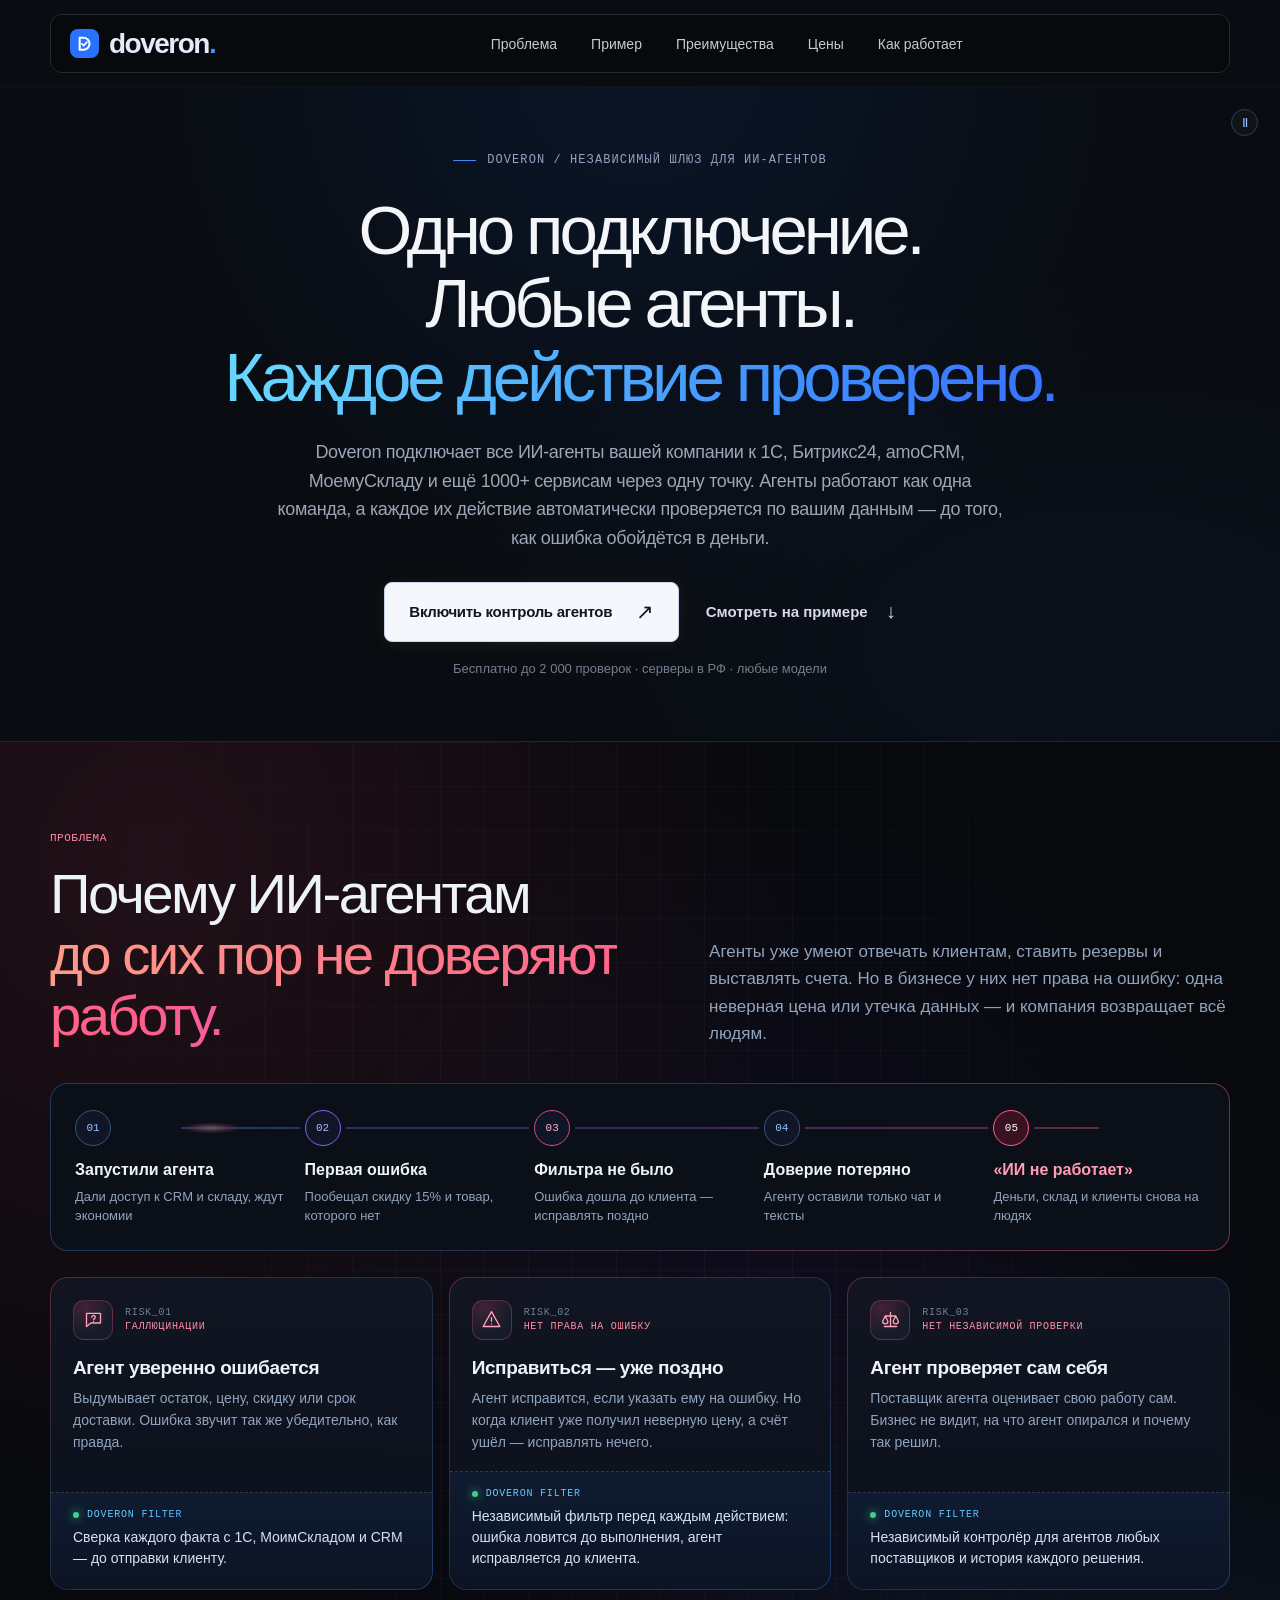
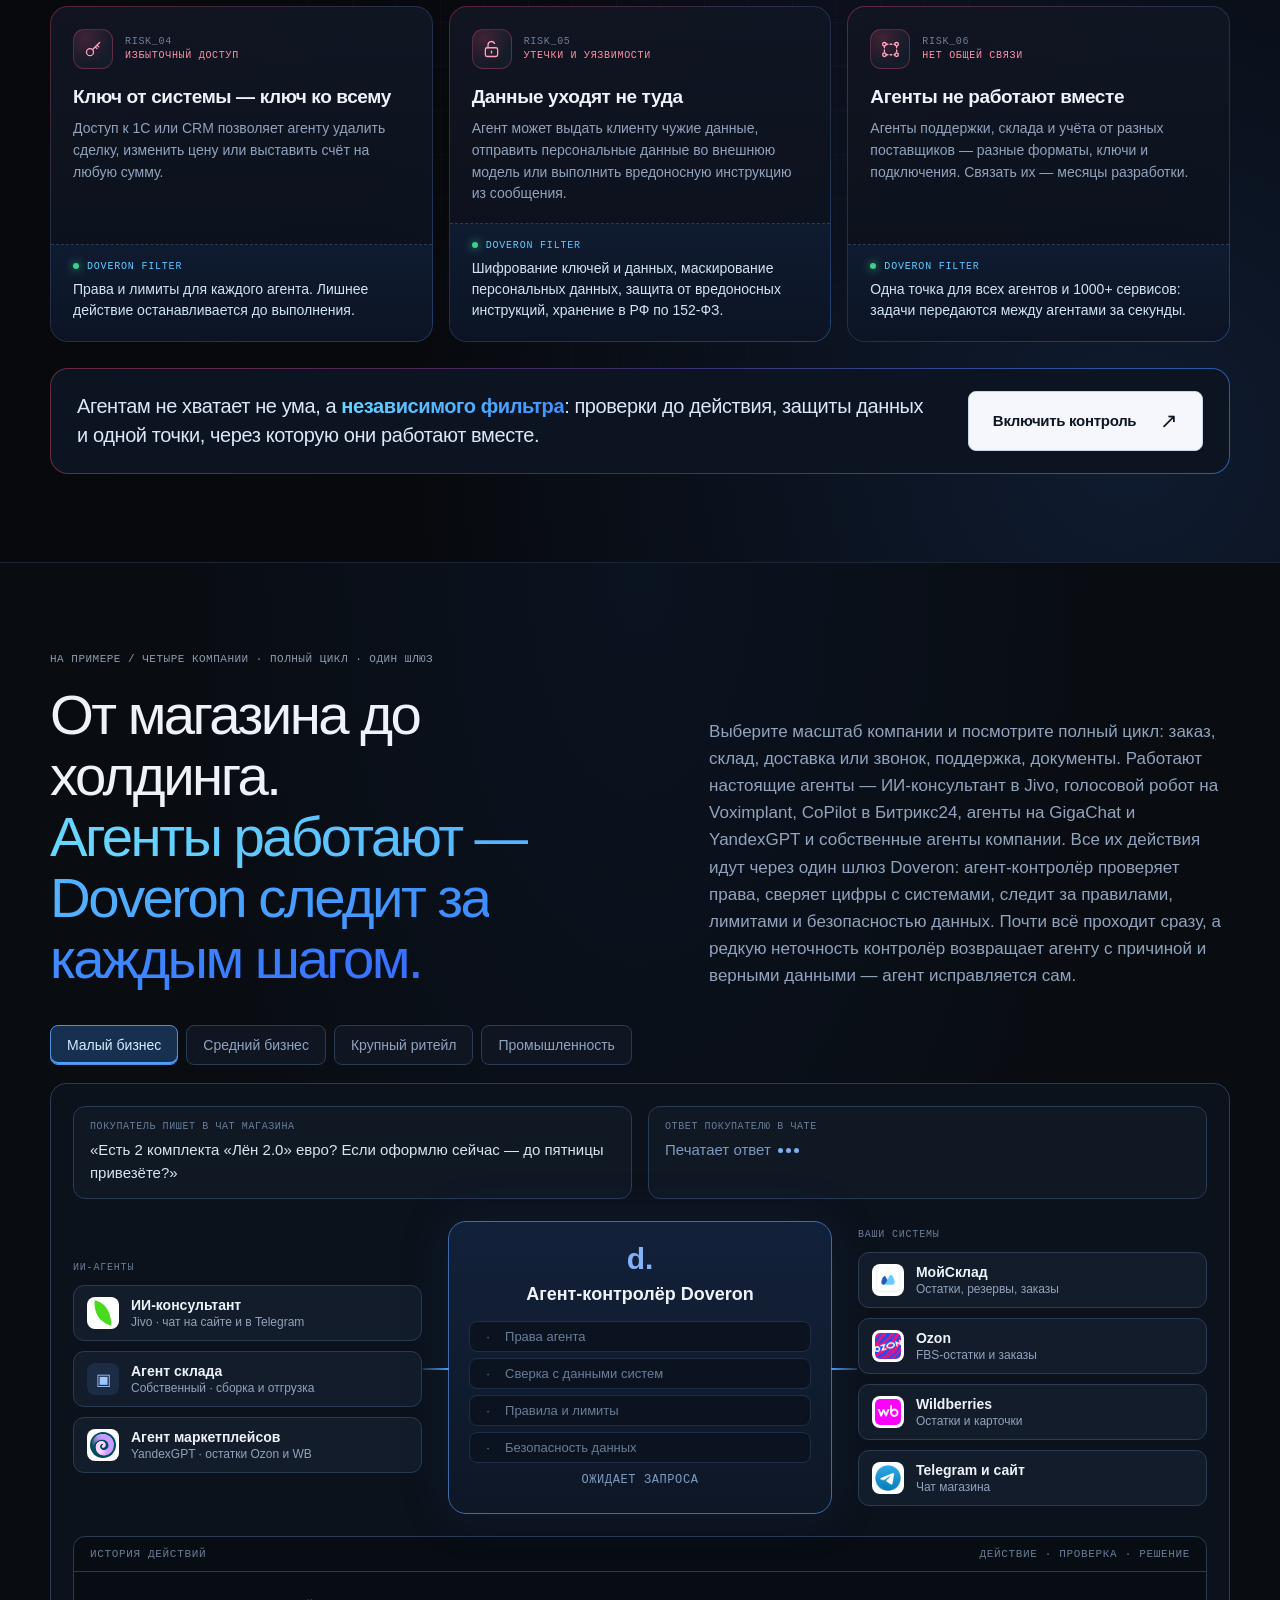
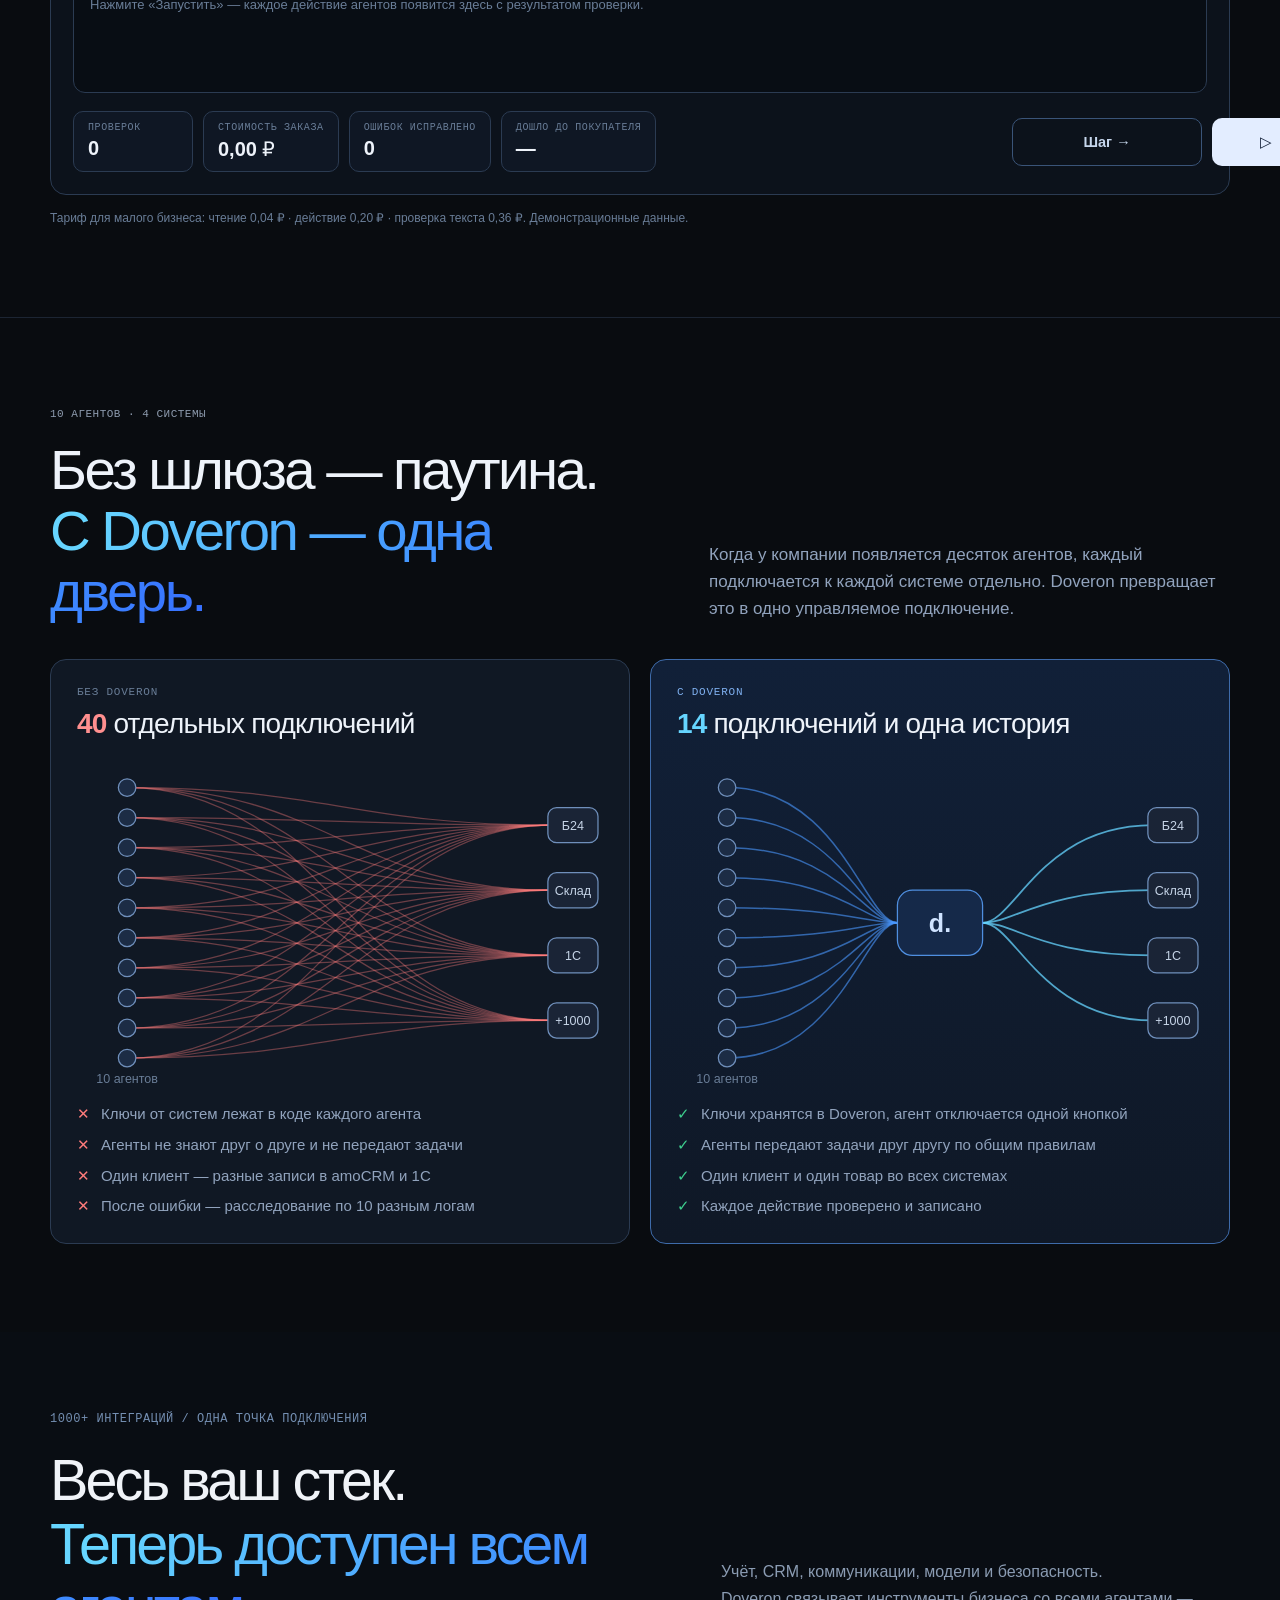
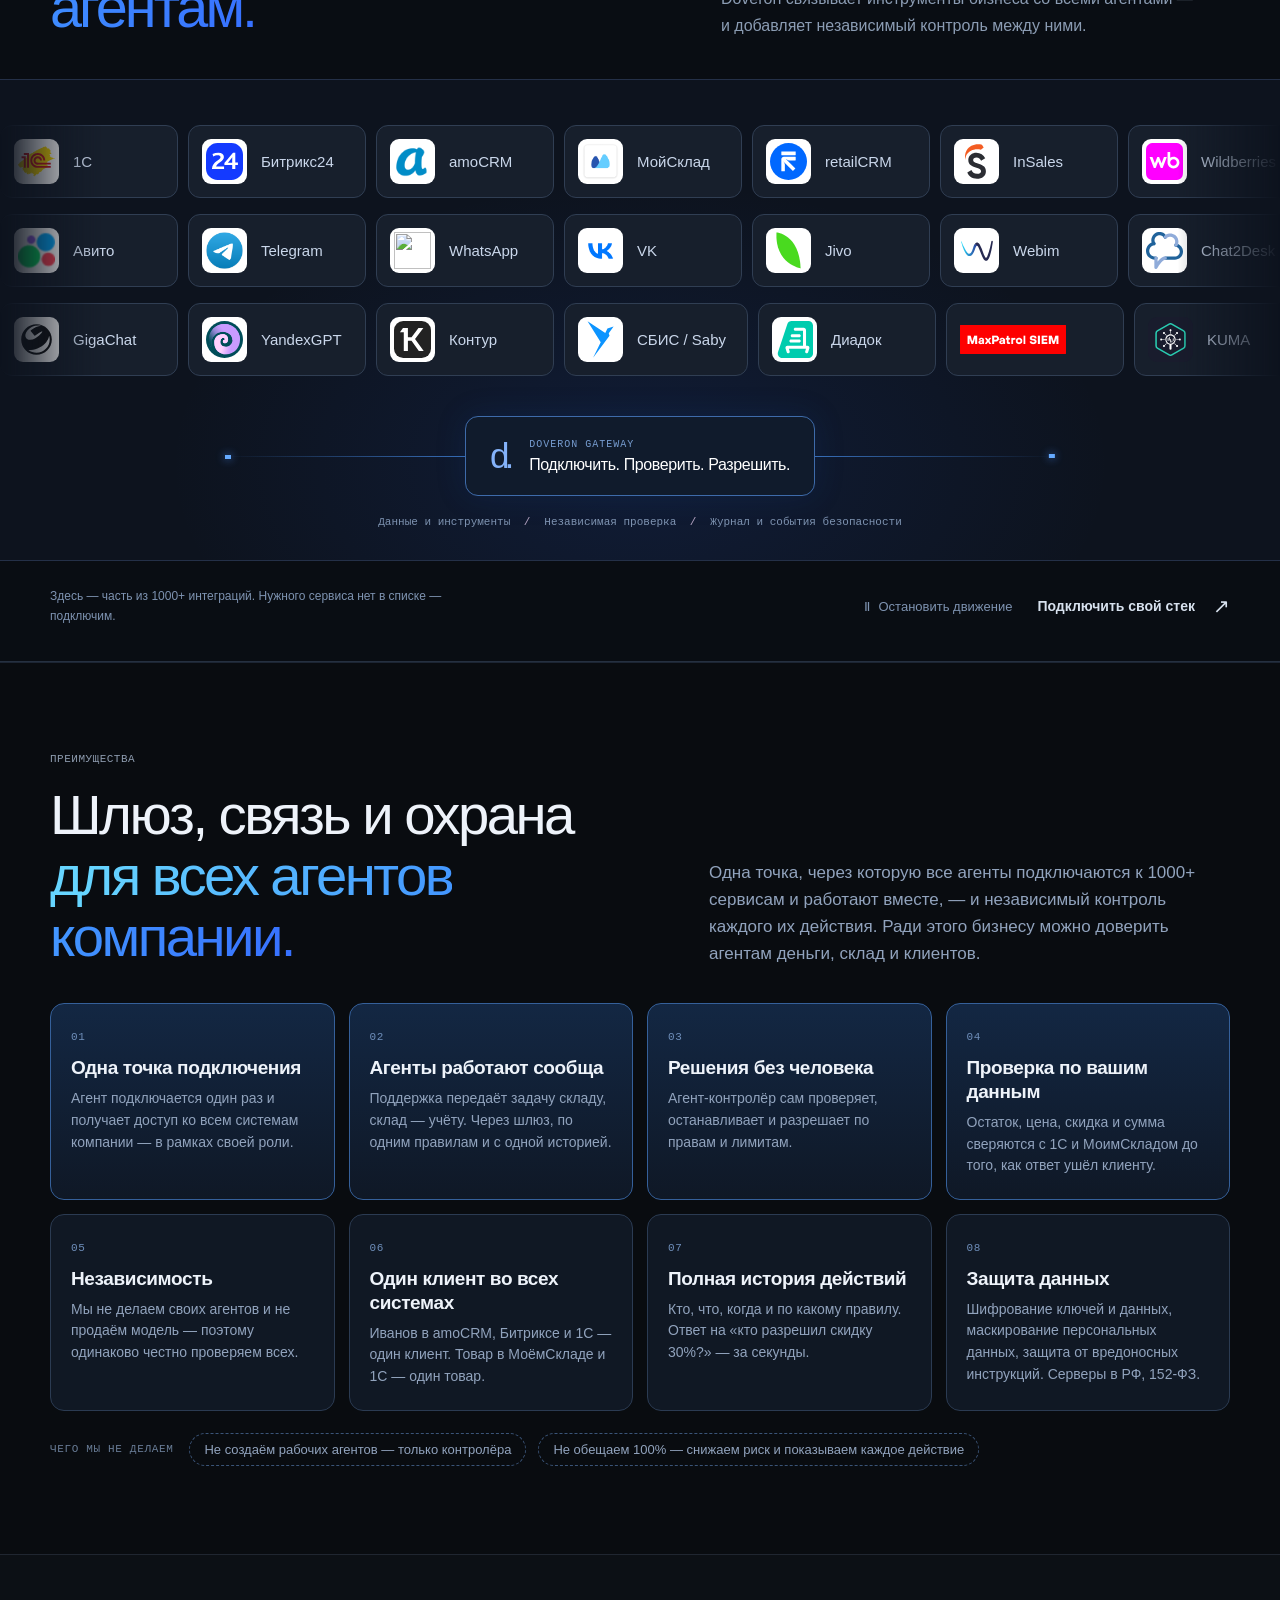
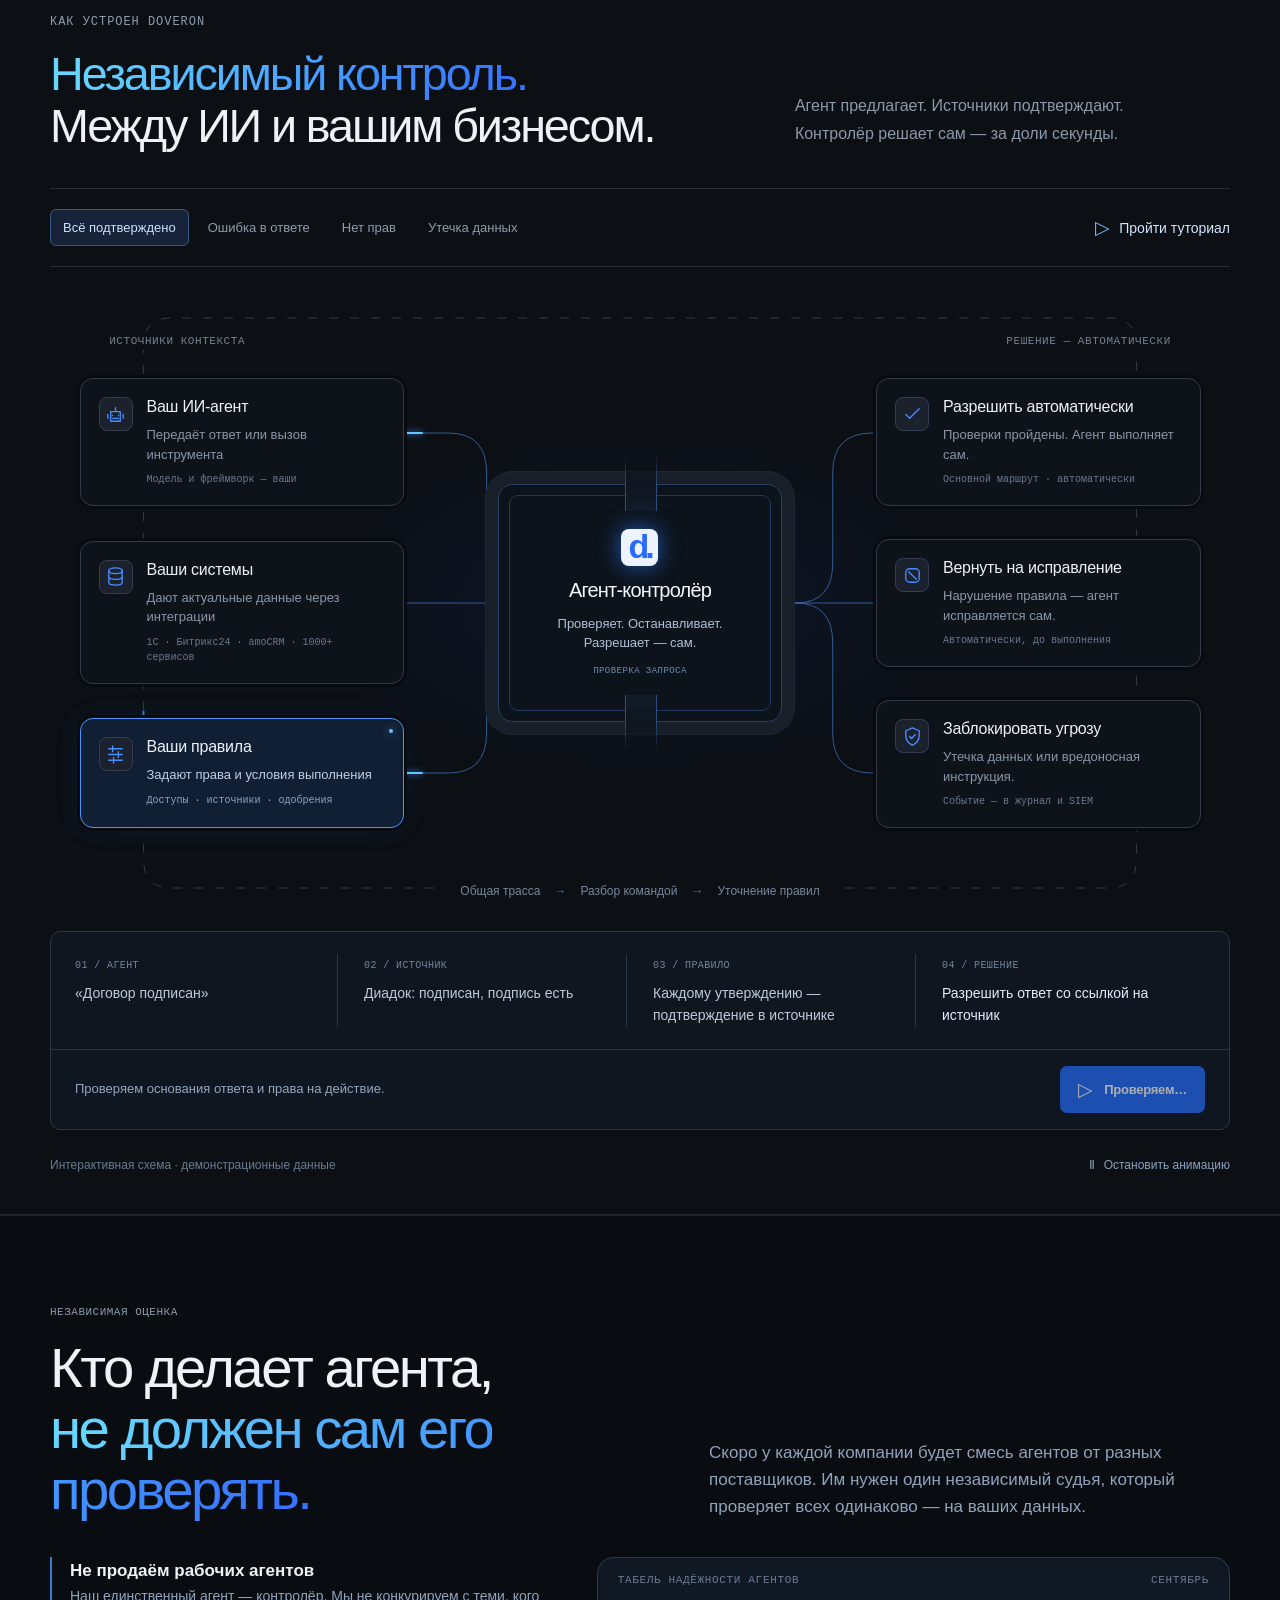
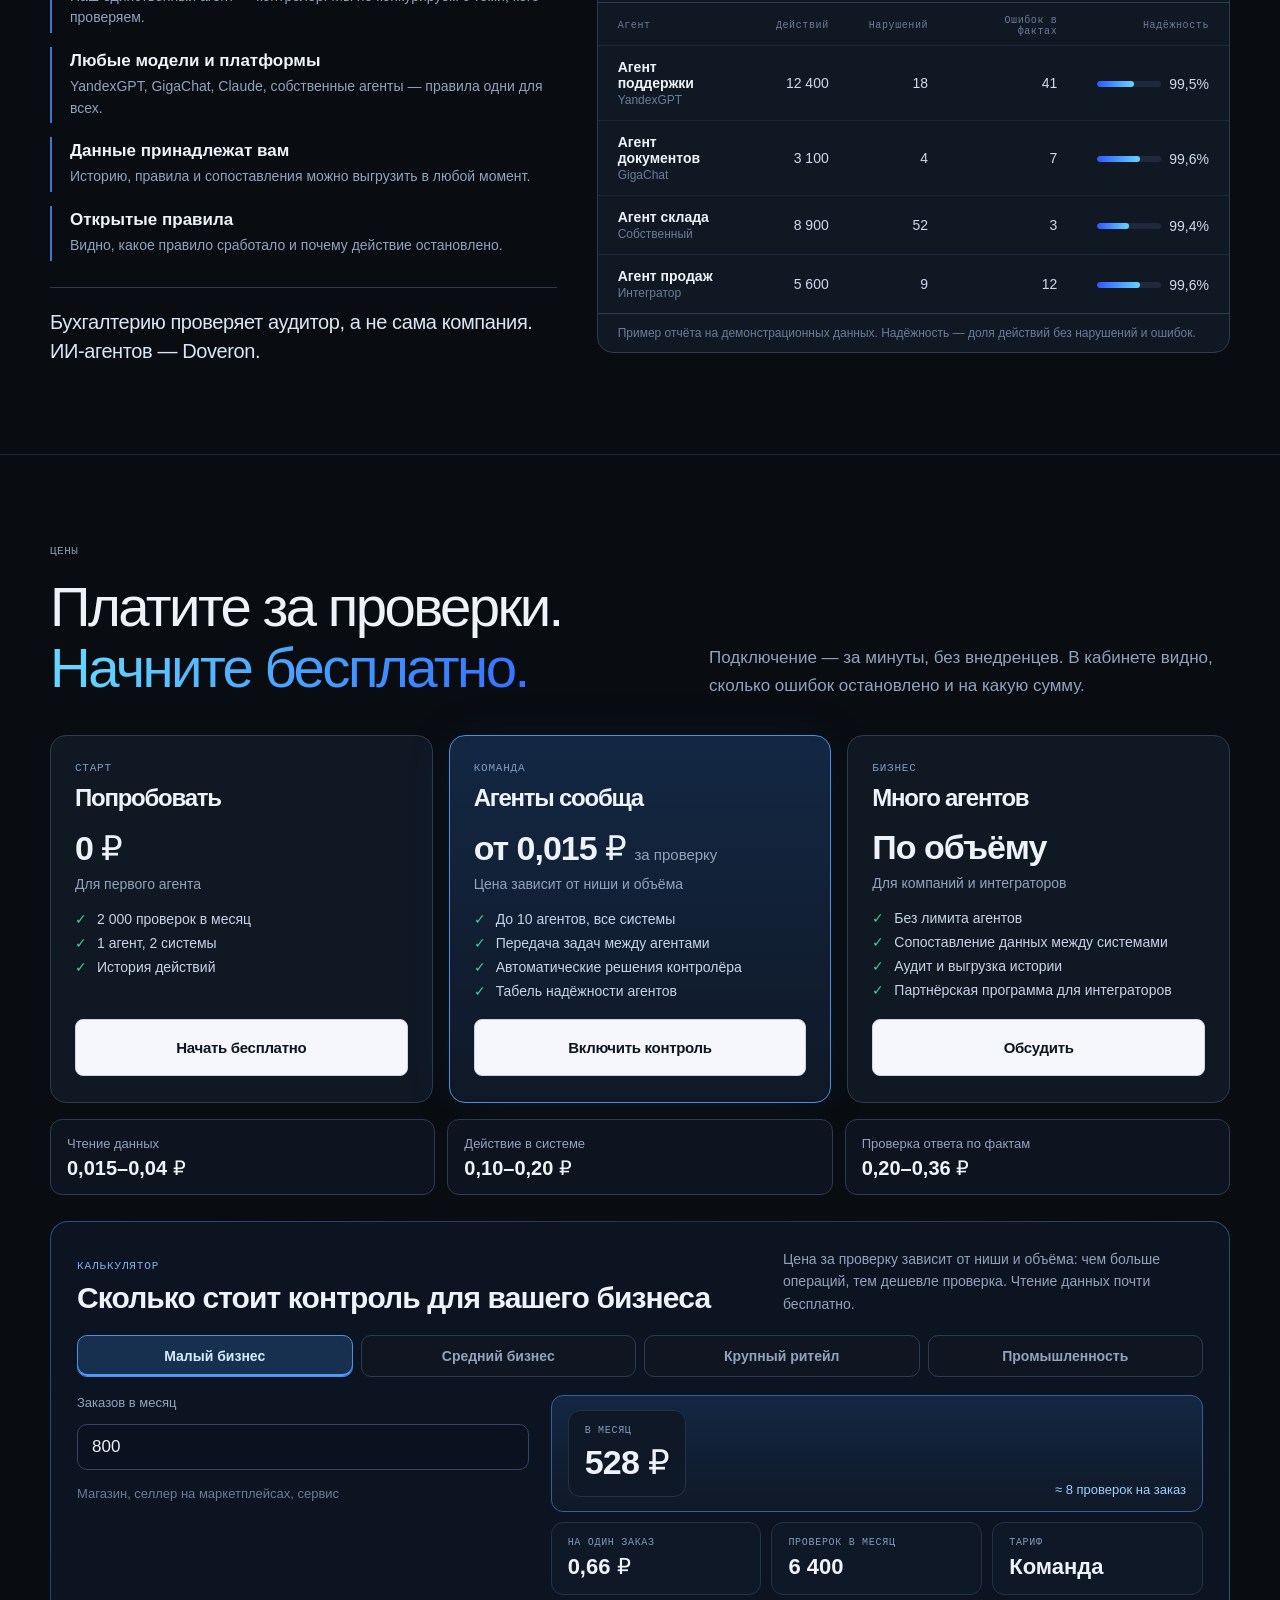
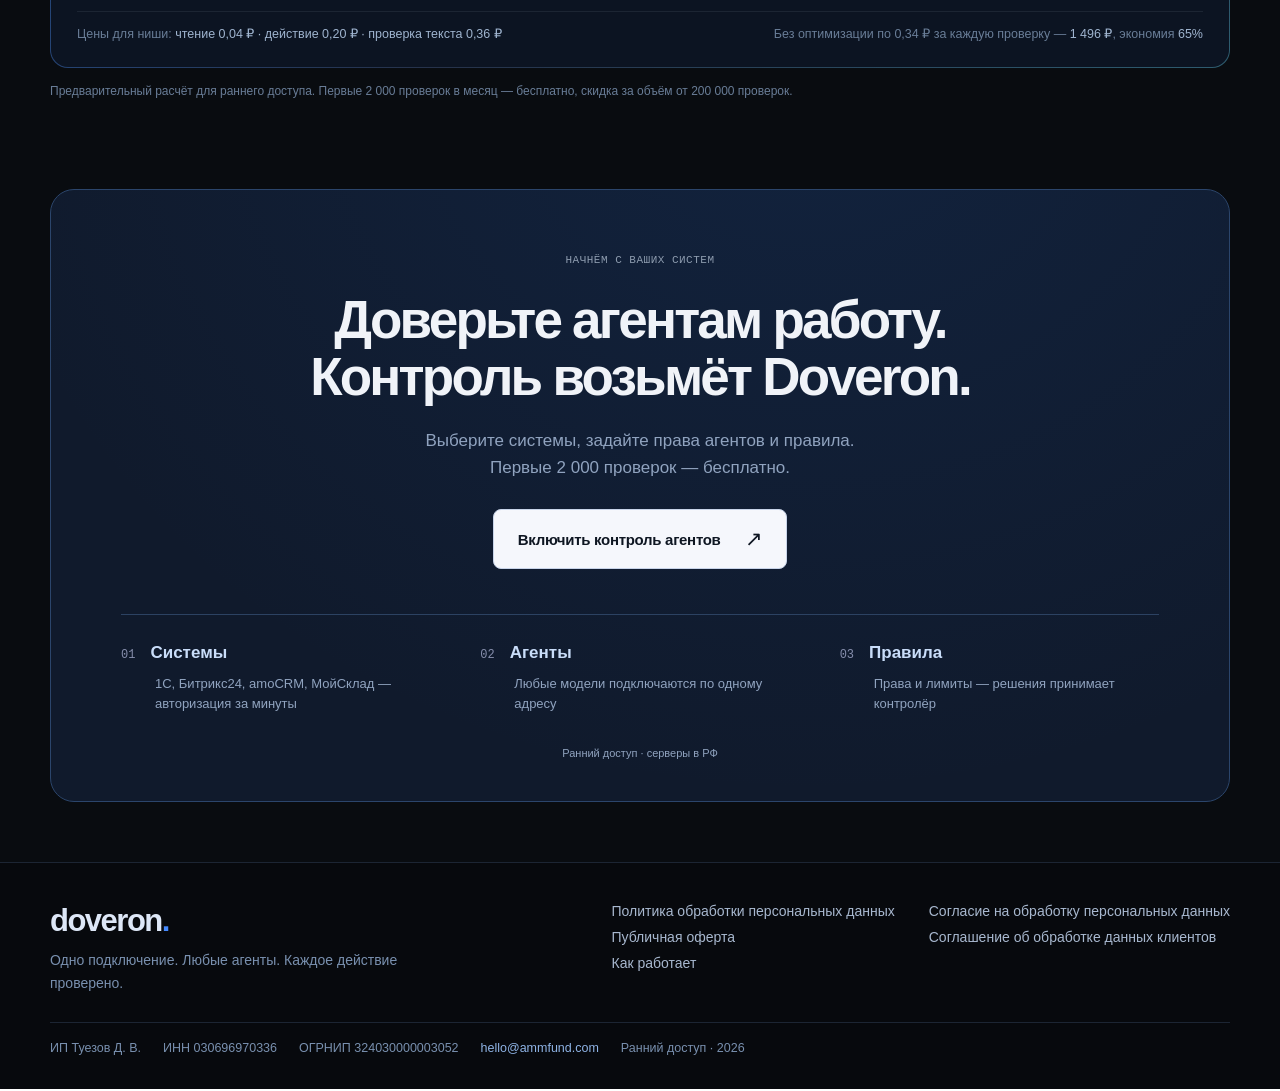
==== commit 1289f937: "Цены −60%, кнопки примера одного размера, без ссылки на калькулятор в примере Co-Authored-By: Claude" ====
--- a/index.html
+++ b/index.html
@@ -1,6 +1,6 @@
-<!DOCTYPE html><html lang="ru"><head><meta charset="UTF-8"><meta name="viewport" content="width=device-width, initial-scale=1"><title>Doveron — независимый шлюз для ИИ-агентов бизнеса</title><meta name="description" content="Все ИИ-агенты компании подключаются к 1С, Битрикс24, amoCRM и МоемуСкладу через Doveron, работают сообща, а каждое их действие проверяется по вашим данным."><meta name="theme-color" content="#090c10"><link rel="icon" type="image/svg+xml" href="data:image/svg+xml,%3Csvg xmlns='http://www.w3.org/2000/svg' viewBox='0 0 64 64'%3E%3Crect width='64' height='64' rx='16' fill='%232872ff'/%3E%3Cpath d='M19 15h11a17 17 0 0 1 0 34H19z' fill='none' stroke='white' stroke-width='6' stroke-linejoin='round'/%3E%3Cpath d='m25.5 32.5 5 5 9-10' fill='none' stroke='white' stroke-width='5' stroke-linecap='round' stroke-linejoin='round'/%3E%3C/svg%3E"><link rel="stylesheet" href="styles.css?v=202609261335"><link rel="stylesheet" href="system.css?v=202609261335"><link rel="stylesheet" href="platform.css?v=202609261335"><link rel="stylesheet" href="calc.css?v=202609261335"></head><body class="electric-theme"><a class="skip" href="#main">К содержанию</a><header class="header tech-header"><div class="nav wrap"><a class="brand" href="index.html" aria-label="Doveron — на главную"><span class="brand-mark" aria-hidden="true"><svg viewBox="0 0 64 64" aria-hidden="true"><path d="M19 15h11a17 17 0 0 1 0 34H19z" fill="none" stroke="#fff" stroke-width="6" stroke-linejoin="round"/><path d="m25.5 32.5 5 5 9-10" fill="none" stroke="#fff" stroke-width="5" stroke-linecap="round" stroke-linejoin="round"/></svg></span>doveron<span class="brand-dot">.</span></a><nav id="main-nav" aria-label="Основная навигация"><a href="index.html#pain">Проблема</a><a href="index.html#example">Пример</a><a href="index.html#problems">Преимущества</a><a href="index.html#pricing">Цены</a><a href="how-it-works.html">Как работает</a></nav><button class="menu-toggle" aria-label="Открыть меню" aria-expanded="false" aria-controls="main-nav"><span></span><span></span></button></div></header>
+<!DOCTYPE html><html lang="ru"><head><meta charset="UTF-8"><meta name="viewport" content="width=device-width, initial-scale=1"><title>Doveron — независимый шлюз для ИИ-агентов бизнеса</title><meta name="description" content="Все ИИ-агенты компании подключаются к 1С, Битрикс24, amoCRM и МоемуСкладу через Doveron, работают сообща, а каждое их действие проверяется по вашим данным."><meta name="theme-color" content="#090c10"><link rel="icon" type="image/svg+xml" href="data:image/svg+xml,%3Csvg xmlns='http://www.w3.org/2000/svg' viewBox='0 0 64 64'%3E%3Crect width='64' height='64' rx='16' fill='%232872ff'/%3E%3Cpath d='M19 15h11a17 17 0 0 1 0 34H19z' fill='none' stroke='white' stroke-width='6' stroke-linejoin='round'/%3E%3Cpath d='m25.5 32.5 5 5 9-10' fill='none' stroke='white' stroke-width='5' stroke-linecap='round' stroke-linejoin='round'/%3E%3C/svg%3E"><link rel="stylesheet" href="styles.css?v=2026092613443"><link rel="stylesheet" href="system.css?v=2026092613443"><link rel="stylesheet" href="platform.css?v=2026092613443"><link rel="stylesheet" href="calc.css?v=2026092613443"></head><body class="electric-theme"><a class="skip" href="#main">К содержанию</a><header class="header tech-header"><div class="nav wrap"><a class="brand" href="index.html" aria-label="Doveron — на главную"><span class="brand-mark" aria-hidden="true"><svg viewBox="0 0 64 64" aria-hidden="true"><path d="M19 15h11a17 17 0 0 1 0 34H19z" fill="none" stroke="#fff" stroke-width="6" stroke-linejoin="round"/><path d="m25.5 32.5 5 5 9-10" fill="none" stroke="#fff" stroke-width="5" stroke-linecap="round" stroke-linejoin="round"/></svg></span>doveron<span class="brand-dot">.</span></a><nav id="main-nav" aria-label="Основная навигация"><a href="index.html#pain">Проблема</a><a href="index.html#example">Пример</a><a href="index.html#problems">Преимущества</a><a href="index.html#pricing">Цены</a><a href="how-it-works.html">Как работает</a></nav><button class="menu-toggle" aria-label="Открыть меню" aria-expanded="false" aria-controls="main-nav"><span></span><span></span></button></div></header>
 <main id="main">
 <section class="hero-stage tech-hero"><div class="aurora" aria-hidden="true"></div><button class="motion-toggle hero-motion" aria-label="Приостановить анимацию" aria-pressed="false"><span aria-hidden="true">Ⅱ</span></button><div class="hero-grid wrap">
 <div class="hero-copy"><div class="kicker"><span class="kicker-line"></span> DOVERON / НЕЗАВИСИМЫЙ ШЛЮЗ ДЛЯ ИИ-АГЕНТОВ</div><h1>Одно подключение. <br>Любые агенты. <br><span class="gradient-text">Каждое действие проверено.</span></h1><p>Doveron подключает все ИИ-агенты вашей компании к 1С, Битрикс24, amoCRM, МоемуСкладу и ещё 1000+ сервисам через одну точку. Агенты работают как одна команда, а каждое их действие автоматически проверяется по вашим данным — до того, как ошибка обойдётся в деньги.</p><div class="hero-actions"><button class="button dark" data-audit>Включить контроль агентов <span aria-hidden="true">↗</span></button><a class="plain-link" href="#example">Смотреть на примере <span aria-hidden="true">↓</span></a></div><div class="hero-note">Бесплатно до 2 000 проверок · серверы в РФ · любые модели</div></div>
-</div></section><section class="vx vx-section pain" id="pain"><div class="wrap"><div class="vx-head"><div><span class="kicker">ПРОБЛЕМА</span><h2>Почему ИИ-агентам <br><span class="gradient-warn">до сих пор не доверяют работу.</span></h2></div><p>Агенты уже умеют отвечать клиентам, ставить резервы и выставлять счета. Но в бизнесе у них нет права на ошибку: одна неверная цена или утечка данных — и компания возвращает всё людям.</p></div><div class="loop"><span class="loop-track" aria-hidden="true"><i></i></span><div><span class="loop-dot">01</span><strong>Запустили агента</strong><p>Дали доступ к CRM и складу, ждут экономии</p></div><div><span class="loop-dot">02</span><strong>Первая ошибка</strong><p>Пообещал скидку 15% и товар, которого нет</p></div><div><span class="loop-dot">03</span><strong>Фильтра не было</strong><p>Ошибка дошла до клиента — исправлять поздно</p></div><div><span class="loop-dot">04</span><strong>Доверие потеряно</strong><p>Агенту оставили только чат и тексты</p></div><div><span class="loop-dot">05</span><strong>«ИИ не работает»</strong><p>Деньги, склад и клиенты снова на людях</p></div></div><div class="risk-grid"><article class="risk" style="--i:0"><div class="risk-top"><span class="risk-ico"><svg viewBox="0 0 24 24" fill="none" stroke="currentColor" stroke-width="1.5" stroke-linecap="round" stroke-linejoin="round" aria-hidden="true"><path d="M4 5h16v11H9l-5 4z"/><path d="M10 9.5a2 2 0 1 1 2.8 1.8c-.5.3-.8.7-.8 1.2M12 14.5h.01"/></svg></span><span class="risk-tag"><b>RISK_01</b>ГАЛЛЮЦИНАЦИИ</span></div><h3>Агент уверенно ошибается</h3><p>Выдумывает остаток, цену, скидку или срок доставки. Ошибка звучит так же убедительно, как правда.</p><div class="risk-fix"><span>DOVERON FILTER</span><p>Сверка каждого факта с 1С, МоимСкладом и CRM — до отправки клиенту.</p></div></article><article class="risk" style="--i:1"><div class="risk-top"><span class="risk-ico"><svg viewBox="0 0 24 24" fill="none" stroke="currentColor" stroke-width="1.5" stroke-linecap="round" stroke-linejoin="round" aria-hidden="true"><path d="M12 3 2.5 20h19z"/><path d="M12 10v4M12 17h.01"/></svg></span><span class="risk-tag"><b>RISK_02</b>НЕТ ПРАВА НА ОШИБКУ</span></div><h3>Исправиться — уже поздно</h3><p>Агент исправится, если указать ему на ошибку. Но когда клиент уже получил неверную цену, а счёт ушёл — исправлять нечего.</p><div class="risk-fix"><span>DOVERON FILTER</span><p>Независимый фильтр перед каждым действием: ошибка ловится до выполнения, агент исправляется до клиента.</p></div></article><article class="risk" style="--i:2"><div class="risk-top"><span class="risk-ico"><svg viewBox="0 0 24 24" fill="none" stroke="currentColor" stroke-width="1.5" stroke-linecap="round" stroke-linejoin="round" aria-hidden="true"><path d="M12 4v16M5 20h14M6 8h12M6 8l-3 6a3 3 0 0 0 6 0zM18 8l-3 6a3 3 0 0 0 6 0z"/></svg></span><span class="risk-tag"><b>RISK_03</b>НЕТ НЕЗАВИСИМОЙ ПРОВЕРКИ</span></div><h3>Агент проверяет сам себя</h3><p>Поставщик агента оценивает свою работу сам. Бизнес не видит, на что агент опирался и почему так решил.</p><div class="risk-fix"><span>DOVERON FILTER</span><p>Независимый контролёр для агентов любых поставщиков и история каждого решения.</p></div></article><article class="risk" style="--i:3"><div class="risk-top"><span class="risk-ico"><svg viewBox="0 0 24 24" fill="none" stroke="currentColor" stroke-width="1.5" stroke-linecap="round" stroke-linejoin="round" aria-hidden="true"><circle cx="8" cy="15" r="4"/><path d="m11 12 8-8M16 7l2 2M14 9l2 2"/></svg></span><span class="risk-tag"><b>RISK_04</b>ИЗБЫТОЧНЫЙ ДОСТУП</span></div><h3>Ключ от системы — ключ ко всему</h3><p>Доступ к 1С или CRM позволяет агенту удалить сделку, изменить цену или выставить счёт на любую сумму.</p><div class="risk-fix"><span>DOVERON FILTER</span><p>Права и лимиты для каждого агента. Лишнее действие останавливается до выполнения.</p></div></article><article class="risk" style="--i:4"><div class="risk-top"><span class="risk-ico"><svg viewBox="0 0 24 24" fill="none" stroke="currentColor" stroke-width="1.5" stroke-linecap="round" stroke-linejoin="round" aria-hidden="true"><rect x="5" y="10" width="14" height="10" rx="2"/><path d="M8 10V7a4 4 0 0 1 7.5-2"/><path d="M12 14v2"/></svg></span><span class="risk-tag"><b>RISK_05</b>УТЕЧКИ И УЯЗВИМОСТИ</span></div><h3>Данные уходят не туда</h3><p>Агент может выдать клиенту чужие данные, отправить персональные данные во внешнюю модель или выполнить вредоносную инструкцию из сообщения.</p><div class="risk-fix"><span>DOVERON FILTER</span><p>Шифрование ключей и данных, маскирование персональных данных, защита от вредоносных инструкций, хранение в РФ по 152-ФЗ.</p></div></article><article class="risk" style="--i:5"><div class="risk-top"><span class="risk-ico"><svg viewBox="0 0 24 24" fill="none" stroke="currentColor" stroke-width="1.5" stroke-linecap="round" stroke-linejoin="round" aria-hidden="true"><circle cx="5" cy="6" r="2"/><circle cx="19" cy="6" r="2"/><circle cx="5" cy="18" r="2"/><circle cx="19" cy="18" r="2"/><path d="M7 6h10M7 18h10M5 8v8M19 8v8" stroke-dasharray="2 2.5"/></svg></span><span class="risk-tag"><b>RISK_06</b>НЕТ ОБЩЕЙ СВЯЗИ</span></div><h3>Агенты не работают вместе</h3><p>Агенты поддержки, склада и учёта от разных поставщиков — разные форматы, ключи и подключения. Связать их — месяцы разработки.</p><div class="risk-fix"><span>DOVERON FILTER</span><p>Одна точка для всех агентов и 1000+ сервисов: задачи передаются между агентами за секунды.</p></div></article></div><div class="pain-result"><p>Агентам не хватает не ума, а <b>независимого фильтра</b>: проверки до действия, защиты данных и одной точки, через которую они работают вместе.</p><button class="button dark" data-audit>Включить контроль <span aria-hidden="true">↗</span></button></div></div></section><section class="vx vx-section ex" id="example"><div class="wrap"><div class="vx-head"><div><span class="kicker">НА ПРИМЕРЕ / ЧЕТЫРЕ КОМПАНИИ · ПОЛНЫЙ ЦИКЛ · ОДИН ШЛЮЗ</span><h2>От магазина до холдинга. <br><span class="gradient-text">Агенты работают — Doveron следит за каждым шагом.</span></h2></div><p>Выберите масштаб компании и посмотрите полный цикл: заказ, склад, доставка или звонок, поддержка, документы. Работают настоящие агенты — ИИ-консультант в Jivo, голосовой робот на Voximplant, CoPilot в Битрикс24, агенты на GigaChat и YandexGPT и собственные агенты компании. Все их действия идут через один шлюз Doveron: агент-контролёр проверяет права, сверяет цифры с системами, следит за правилами, лимитами и безопасностью данных. Почти всё проходит сразу, а редкую неточность контролёр возвращает агенту с причиной и верными данными — агент исправляется сам.</p></div><div data-ex><div class="ex-tabs" role="tablist" aria-label="Масштаб компании"><button role="tab" aria-selected="true" data-ex-case="small">Малый бизнес</button><button role="tab" aria-selected="false" tabindex="-1" data-ex-case="mid">Средний бизнес</button><button role="tab" aria-selected="false" tabindex="-1" data-ex-case="retail">Крупный ритейл</button><button role="tab" aria-selected="false" tabindex="-1" data-ex-case="industry">Промышленность</button></div><div class="ex-board"><div class="ex-client"><div class="ex-bubble" data-ex-in><span></span><p></p></div><div class="ex-bubble is-empty" data-ex-out><span></span><p></p></div></div><div class="ex-grid"><div class="ex-col ex-col-agents"><b>ИИ-АГЕНТЫ</b></div><div class="ex-hub" data-ex-hub><span class="ex-hub-mark" aria-hidden="true">d.</span><strong>Агент-контролёр Doveron</strong><div class="ex-hub-steps"><div data-hub="rights"><i>·</i>Права агента</div><div data-hub="data"><i>·</i>Сверка с данными систем</div><div data-hub="rule"><i>·</i>Правила и лимиты</div><div data-hub="sec"><i>·</i>Безопасность данных</div></div><div class="ex-hub-verdict" data-ex-verdict>ОЖИДАЕТ ЗАПРОСА</div></div><div class="ex-col ex-col-systems"><b>ВАШИ СИСТЕМЫ</b></div></div><div class="ex-log"><div class="ex-log-head"><span>ИСТОРИЯ ДЕЙСТВИЙ</span><span>ДЕЙСТВИЕ · ПРОВЕРКА · РЕШЕНИЕ</span></div><ol data-ex-log></ol></div><div class="ex-foot"><div class="ex-sum"><div><span>ПРОВЕРОК</span><strong data-sum-checks>0</strong></div><div><span data-sum-cost-label>СТОИМОСТЬ ЗАКАЗА</span><strong data-sum-cost>0 ₽</strong></div><div><span>ОШИБОК ИСПРАВЛЕНО</span><strong data-sum-fixed>0</strong></div><div><span data-sum-leak-label>ДОШЛО ДО КЛИЕНТА</span><strong data-sum-leak>—</strong></div></div><div class="ex-controls"><button class="ex-step" data-ex-next>Шаг →</button><button class="ex-play" data-ex-play><span aria-hidden="true">▷</span><span>Запустить пример</span></button></div></div><p class="visually-hidden" role="status" aria-live="polite" data-ex-live></p></div><p class="ex-note" data-ex-note>Тариф для малого бизнеса: чтение 0,10 ₽ · действие 0,50 ₽ · проверка текста 0,90 ₽. Демонстрационные данные. <a href="#calc">Посчитать для своего бизнеса →</a></p></div></div></section><section class="vx vx-section" id="before-after"><div class="wrap"><div class="vx-head"><div><span class="kicker">10 АГЕНТОВ · 4 СИСТЕМЫ</span><h2>Без шлюза — паутина. <br><span class="gradient-text">С Doveron — одна дверь.</span></h2></div><p>Когда у компании появляется десяток агентов, каждый подключается к каждой системе отдельно. Doveron превращает это в одно управляемое подключение.</p></div><div class="ba-grid"><article class="ba-card is-bad"><span>БЕЗ DOVERON</span><h3><b>40</b> отдельных подключений</h3><svg data-ba="mesh" role="img" aria-label="10 агентов подключены к 4 системам напрямую: 40 связей"></svg><ul><li>Ключи от систем лежат в коде каждого агента</li><li>Агенты не знают друг о друге и не передают задачи</li><li>Один клиент — разные записи в amoCRM и 1С</li><li>После ошибки — расследование по 10 разным логам</li></ul></article><article class="ba-card is-good"><span>С DOVERON</span><h3><b>14</b> подключений и одна история</h3><svg data-ba="hub" role="img" aria-label="10 агентов и 4 системы подключены через один шлюз Doveron: 14 связей"></svg><ul><li>Ключи хранятся в Doveron, агент отключается одной кнопкой</li><li>Агенты передают задачи друг другу по общим правилам</li><li>Один клиент и один товар во всех системах</li><li>Каждое действие проверено и записано</li></ul></article></div></div></section><section class="integrations-section" id="integrations"><div class="wrap integration-heading"><div><span class="kicker">1000+ ИНТЕГРАЦИЙ / ОДНА ТОЧКА ПОДКЛЮЧЕНИЯ</span><h2>Весь ваш стек. <br><span class="gradient-text">Теперь доступен всем агентам.</span></h2></div><p>Учёт, CRM, коммуникации, модели и безопасность. <br>Doveron связывает инструменты бизнеса со всеми агентами — <br class="desktop-only"> и добавляет независимый контроль между ними.</p></div><div class="integration-universe"><div class="integration-glow" aria-hidden="true"></div><div tabindex="0" class="integration-lane lane-0"><div class="integration-track"><ul aria-label="Интеграции: группа 1"><li class="integration-chip"><span class="integration-icon"><img src="assets/integrations/1c.svg" alt="" width="40" height="40" loading="eager"></span><span>1С</span></li><li class="integration-chip"><span class="integration-icon"><img src="assets/integrations/bitrix24.svg" alt="" width="40" height="40" loading="eager"></span><span>Битрикс24</span></li><li class="integration-chip"><span class="integration-icon"><img src="assets/integrations/amocrm.png" alt="" width="40" height="40" loading="eager"></span><span>amoCRM</span></li><li class="integration-chip"><span class="integration-icon"><img src="assets/integrations/moysklad.png" alt="" width="40" height="40" loading="eager"></span><span>МойСклад</span></li><li class="integration-chip"><span class="integration-icon"><img src="assets/integrations/retailcrm.svg" alt="" width="40" height="40" loading="eager"></span><span>retailCRM</span></li><li class="integration-chip"><span class="integration-icon"><img src="assets/integrations/insales.svg" alt="" width="40" height="40" loading="eager"></span><span>InSales</span></li><li class="integration-chip"><span class="integration-icon"><img src="assets/integrations/wildberries.svg" alt="" width="40" height="40" loading="eager"></span><span>Wildberries</span></li><li class="integration-chip"><span class="integration-icon"><img src="assets/integrations/ozon.jpg" alt="" width="40" height="40" loading="eager"></span><span>Ozon</span></li><li class="integration-chip"><span class="integration-icon"><img src="assets/integrations/yandex-market.png" alt="" width="40" height="40" loading="eager"></span><span>Яндекс Маркет</span></li></ul><ul aria-hidden="true"><li class="integration-chip"><span class="integration-icon"><img src="assets/integrations/1c.svg" alt="" width="40" height="40" loading="eager"></span><span>1С</span></li><li class="integration-chip"><span class="integration-icon"><img src="assets/integrations/bitrix24.svg" alt="" width="40" height="40" loading="eager"></span><span>Битрикс24</span></li><li class="integration-chip"><span class="integration-icon"><img src="assets/integrations/amocrm.png" alt="" width="40" height="40" loading="eager"></span><span>amoCRM</span></li><li class="integration-chip"><span class="integration-icon"><img src="assets/integrations/moysklad.png" alt="" width="40" height="40" loading="eager"></span><span>МойСклад</span></li><li class="integration-chip"><span class="integration-icon"><img src="assets/integrations/retailcrm.svg" alt="" width="40" height="40" loading="eager"></span><span>retailCRM</span></li><li class="integration-chip"><span class="integration-icon"><img src="assets/integrations/insales.svg" alt="" width="40" height="40" loading="eager"></span><span>InSales</span></li><li class="integration-chip"><span class="integration-icon"><img src="assets/integrations/wildberries.svg" alt="" width="40" height="40" loading="eager"></span><span>Wildberries</span></li><li class="integration-chip"><span class="integration-icon"><img src="assets/integrations/ozon.jpg" alt="" width="40" height="40" loading="eager"></span><span>Ozon</span></li><li class="integration-chip"><span class="integration-icon"><img src="assets/integrations/yandex-market.png" alt="" width="40" height="40" loading="eager"></span><span>Яндекс Маркет</span></li></ul></div></div><div tabindex="0" class="integration-lane lane-1"><div class="integration-track"><ul aria-label="Интеграции: группа 2"><li class="integration-chip"><span class="integration-icon"><img src="assets/integrations/avito.png" alt="" width="40" height="40" loading="eager"></span><span>Авито</span></li><li class="integration-chip"><span class="integration-icon"><img src="assets/integrations/telegram.png" alt="" width="40" height="40" loading="eager"></span><span>Telegram</span></li><li class="integration-chip"><span class="integration-icon"><img src="assets/integrations/whatsapp.svg" alt="" width="40" height="40" loading="eager"></span><span>WhatsApp</span></li><li class="integration-chip"><span class="integration-icon"><img src="assets/integrations/vk.png" alt="" width="40" height="40" loading="eager"></span><span>VK</span></li><li class="integration-chip"><span class="integration-icon"><img src="assets/integrations/jivo.svg" alt="" width="40" height="40" loading="eager"></span><span>Jivo</span></li><li class="integration-chip"><span class="integration-icon"><img src="assets/integrations/webim.svg" alt="" width="40" height="40" loading="eager"></span><span>Webim</span></li><li class="integration-chip"><span class="integration-icon"><img src="assets/integrations/chat2desk.svg" alt="" width="40" height="40" loading="eager"></span><span>Chat2Desk</span></li><li class="integration-chip"><span class="integration-icon"><img src="assets/integrations/voximplant.ico" alt="" width="40" height="40" loading="eager"></span><span>Voximplant</span></li><li class="integration-chip"><span class="integration-icon"><img src="assets/integrations/uis.png" alt="" width="40" height="40" loading="eager"></span><span>UIS</span></li></ul><ul aria-hidden="true"><li class="integration-chip"><span class="integration-icon"><img src="assets/integrations/avito.png" alt="" width="40" height="40" loading="eager"></span><span>Авито</span></li><li class="integration-chip"><span class="integration-icon"><img src="assets/integrations/telegram.png" alt="" width="40" height="40" loading="eager"></span><span>Telegram</span></li><li class="integration-chip"><span class="integration-icon"><img src="assets/integrations/whatsapp.svg" alt="" width="40" height="40" loading="eager"></span><span>WhatsApp</span></li><li class="integration-chip"><span class="integration-icon"><img src="assets/integrations/vk.png" alt="" width="40" height="40" loading="eager"></span><span>VK</span></li><li class="integration-chip"><span class="integration-icon"><img src="assets/integrations/jivo.svg" alt="" width="40" height="40" loading="eager"></span><span>Jivo</span></li><li class="integration-chip"><span class="integration-icon"><img src="assets/integrations/webim.svg" alt="" width="40" height="40" loading="eager"></span><span>Webim</span></li><li class="integration-chip"><span class="integration-icon"><img src="assets/integrations/chat2desk.svg" alt="" width="40" height="40" loading="eager"></span><span>Chat2Desk</span></li><li class="integration-chip"><span class="integration-icon"><img src="assets/integrations/voximplant.ico" alt="" width="40" height="40" loading="eager"></span><span>Voximplant</span></li><li class="integration-chip"><span class="integration-icon"><img src="assets/integrations/uis.png" alt="" width="40" height="40" loading="eager"></span><span>UIS</span></li></ul></div></div><div tabindex="0" class="integration-lane lane-2"><div class="integration-track"><ul aria-label="Интеграции: группа 3"><li class="integration-chip"><span class="integration-icon"><img src="assets/integrations/gigachat.svg" alt="" width="40" height="40" loading="eager"></span><span>GigaChat</span></li><li class="integration-chip"><span class="integration-icon"><img src="assets/integrations/yandexgpt.svg" alt="" width="40" height="40" loading="eager"></span><span>YandexGPT</span></li><li class="integration-chip"><span class="integration-icon"><img src="assets/integrations/kontur.svg" alt="" width="40" height="40" loading="eager"></span><span>Контур</span></li><li class="integration-chip"><span class="integration-icon"><img src="assets/integrations/sbis.svg" alt="" width="40" height="40" loading="eager"></span><span>СБИС / Saby</span></li><li class="integration-chip"><span class="integration-icon"><img src="assets/integrations/diadoc.svg" alt="" width="40" height="40" loading="eager"></span><span>Диадок</span></li><li class="integration-chip"><span class="integration-icon wide-icon"><img src="assets/integrations/maxpatrol-siem.svg" alt="MaxPatrol SIEM" width="40" height="40" loading="eager"></span><span>MaxPatrol SIEM</span></li><li class="integration-chip"><span class="integration-icon dark-icon"><img src="assets/integrations/kuma.svg" alt="" width="40" height="40" loading="eager"></span><span>KUMA</span></li><li class="integration-chip"><span class="integration-icon"><img src="assets/integrations/rusiem.svg" alt="" width="40" height="40" loading="eager"></span><span>RuSIEM</span></li></ul><ul aria-hidden="true"><li class="integration-chip"><span class="integration-icon"><img src="assets/integrations/gigachat.svg" alt="" width="40" height="40" loading="eager"></span><span>GigaChat</span></li><li class="integration-chip"><span class="integration-icon"><img src="assets/integrations/yandexgpt.svg" alt="" width="40" height="40" loading="eager"></span><span>YandexGPT</span></li><li class="integration-chip"><span class="integration-icon"><img src="assets/integrations/kontur.svg" alt="" width="40" height="40" loading="eager"></span><span>Контур</span></li><li class="integration-chip"><span class="integration-icon"><img src="assets/integrations/sbis.svg" alt="" width="40" height="40" loading="eager"></span><span>СБИС / Saby</span></li><li class="integration-chip"><span class="integration-icon"><img src="assets/integrations/diadoc.svg" alt="" width="40" height="40" loading="eager"></span><span>Диадок</span></li><li class="integration-chip"><span class="integration-icon wide-icon"><img src="assets/integrations/maxpatrol-siem.svg" alt="MaxPatrol SIEM" width="40" height="40" loading="eager"></span><span>MaxPatrol SIEM</span></li><li class="integration-chip"><span class="integration-icon dark-icon"><img src="assets/integrations/kuma.svg" alt="" width="40" height="40" loading="eager"></span><span>KUMA</span></li><li class="integration-chip"><span class="integration-icon"><img src="assets/integrations/rusiem.svg" alt="" width="40" height="40" loading="eager"></span><span>RuSIEM</span></li></ul></div></div><div class="integration-convergence"><span class="convergence-line" aria-hidden="true"></span><div class="integration-hub"><span class="hub-brand">d.</span><div><span>DOVERON GATEWAY</span><strong>Подключить. Проверить. Разрешить.</strong></div><span class="hub-pulse" aria-hidden="true"></span></div><span class="convergence-line" aria-hidden="true"></span></div><div class="integration-destinations"><span>Данные и инструменты</span><span>Независимая проверка</span><span>Журнал и события безопасности</span></div></div><div class="wrap integration-bottom"><p>Здесь — часть из 1000+ интеграций. Нужного сервиса нет в списке — подключим.</p><div><button class="integration-pause" data-integration-pause aria-pressed="false">Ⅱ <span>Остановить движение</span></button><button class="plain-link" data-audit>Подключить свой стек <span aria-hidden="true">↗</span></button></div></div></section><section class="vx vx-section" id="problems"><div class="wrap"><div class="vx-head"><div><span class="kicker">ПРЕИМУЩЕСТВА</span><h2>Шлюз, связь и охрана <br><span class="gradient-text">для всех агентов компании.</span></h2></div><p>Одна точка, через которую все агенты подключаются к 1000+ сервисам и работают вместе, — и независимый контроль каждого их действия. Ради этого бизнесу можно доверить агентам деньги, склад и клиентов.</p></div><div class="adv-grid"><article class="is-key"><span>01</span><h3>Одна точка подключения</h3><p>Агент подключается один раз и получает доступ ко всем системам компании — в рамках своей роли.</p></article><article class="is-key"><span>02</span><h3>Агенты работают сообща</h3><p>Поддержка передаёт задачу складу, склад — учёту. Через шлюз, по одним правилам и с одной историей.</p></article><article class="is-key"><span>03</span><h3>Решения без человека</h3><p>Агент-контролёр сам проверяет, останавливает и разрешает по правам и лимитам.</p></article><article class="is-key"><span>04</span><h3>Проверка по вашим данным</h3><p>Остаток, цена, скидка и сумма сверяются с 1С и МоимСкладом до того, как ответ ушёл клиенту.</p></article><article><span>05</span><h3>Независимость</h3><p>Мы не делаем своих агентов и не продаём модель — поэтому одинаково честно проверяем всех.</p></article><article><span>06</span><h3>Один клиент во всех системах</h3><p>Иванов в amoCRM, Битриксе и 1С — один клиент. Товар в МоёмСкладе и 1С — один товар.</p></article><article><span>07</span><h3>Полная история действий</h3><p>Кто, что, когда и по какому правилу. Ответ на «кто разрешил скидку 30%?» — за секунды.</p></article><article><span>08</span><h3>Защита данных</h3><p>Шифрование ключей и данных, маскирование персональных данных, защита от вредоносных инструкций. Серверы в РФ, 152-ФЗ.</p></article></div><div class="adv-not"><b>ЧЕГО МЫ НЕ ДЕЛАЕМ</b><span>Не создаём рабочих агентов — только контролёра</span><span>Не обещаем 100% — снижаем риск и показываем каждое действие</span></div></div></section><section class="system-section" id="system-map" data-system data-scenario="good" data-phase="ready"><div class="wrap"><div class="system-heading"><div><span class="kicker">КАК УСТРОЕН DOVERON</span><h2><span class="gradient-text">Независимый контроль.</span><br>Между ИИ и вашим бизнесом.</h2></div><p>Агент предлагает. Источники подтверждают. <br>Контролёр решает сам — за доли секунды.</p></div><div class="system-controls"><div class="system-cases" role="tablist" aria-label="Пример работы шлюза"><button role="tab" id="system-case-good" data-system-case="good" aria-selected="true" aria-controls="system-case-panel">Всё подтверждено</button><button role="tab" id="system-case-fact" data-system-case="fact" aria-selected="false" tabindex="-1" aria-controls="system-case-panel">Ошибка в ответе</button><button role="tab" id="system-case-permission" data-system-case="permission" aria-selected="false" tabindex="-1" aria-controls="system-case-panel">Нет прав</button><button role="tab" id="system-case-offline" data-system-case="offline" aria-selected="false" tabindex="-1" aria-controls="system-case-panel">Утечка данных</button></div><button class="system-tour-start" data-tour-start><span aria-hidden="true">▷</span> Пройти туториал</button></div><div class="system-tour-panel" data-tour-panel hidden><div class="tour-copy"><span data-tour-counter>ШАГ 1 ИЗ 4</span><h3 data-tour-title>Агент предлагает ответ</h3><p data-tour-copy></p></div><div class="tour-navigation"><div class="tour-dots" role="group" aria-label="Шаг туториала"><button data-tour-step="0" aria-label="Шаг 1: запрос агента" aria-current="step">1</button><button data-tour-step="1" aria-label="Шаг 2: источник">2</button><button data-tour-step="2" aria-label="Шаг 3: правило">3</button><button data-tour-step="3" aria-label="Шаг 4: решение">4</button></div><div><button data-tour-prev>← Назад</button><button data-tour-next>Далее →</button><button data-tour-close aria-label="Закрыть туториал">×</button></div></div></div><div class="system-board"><svg class="system-wires" viewBox="0 0 1200 620" preserveAspectRatio="none" aria-hidden="true"><path class="system-loop" d="M95 480 V53 Q95 25 123 25 H1077 Q1105 25 1105 53 V565 Q1105 595 1077 595 H123 Q95 595 95 565 V480"/><path class="system-wire wire-agent" d="M360 140 H405 Q444 140 444 180 V270 Q444 310 475 310"/><path class="system-signal signal-agent" d="M360 140 H405 Q444 140 444 180 V270 Q444 310 475 310"/><path class="system-wire wire-data" d="M360 310 H475"/><path class="system-signal signal-data" d="M360 310 H475"/><path class="system-wire wire-rules" d="M360 480 H405 Q444 480 444 440 V350 Q444 310 475 310"/><path class="system-signal signal-rules" d="M360 480 H405 Q444 480 444 440 V350 Q444 310 475 310"/><path class="system-wire wire-allow" d="M725 310 H758 Q796 310 796 270 V180 Q796 140 836 140 H840"/><path class="system-signal signal-allow" d="M725 310 H758 Q796 310 796 270 V180 Q796 140 836 140 H840"/><path class="system-wire wire-block" d="M725 310 H840"/><path class="system-signal signal-block" d="M725 310 H840"/><path class="system-wire wire-human" d="M725 310 H758 Q796 310 796 350 V440 Q796 480 836 480 H840"/><path class="system-signal signal-human" d="M725 310 H758 Q796 310 796 350 V440 Q796 480 836 480 H840"/><path class="system-loop-signal" d="M95 480 V53 Q95 25 123 25 H1077 Q1105 25 1105 53 V565 Q1105 595 1077 595 H123 Q95 595 95 565 V480"/></svg><span class="system-rail-label rail-inputs">ИСТОЧНИКИ КОНТЕКСТА</span><span class="system-rail-label rail-outputs">РЕШЕНИЕ — АВТОМАТИЧЕСКИ</span><div class="system-inputs"><button class="system-node system-input" data-system-node="agent" aria-expanded="false" aria-controls="system-inspector"><span class="system-node-icon"><svg viewBox="0 0 24 24" aria-hidden="true" fill="none" stroke="currentColor" stroke-width="1.4" stroke-linecap="round" stroke-linejoin="round"><path d="M7 9h10v10H7zM12 5v4M9 13h.01M15 13h.01M9 16h6M4 12v4m16-4v4"/></svg></span><span class="system-node-content"><strong>Ваш ИИ-агент</strong><span>Передаёт ответ или вызов инструмента</span><small>Модель и фреймворк — ваши</small></span><span class="system-node-indicator" aria-hidden="true"></span></button><button class="system-node system-input" data-system-node="data" aria-expanded="false" aria-controls="system-inspector"><span class="system-node-icon"><svg viewBox="0 0 24 24" aria-hidden="true" fill="none" stroke="currentColor" stroke-width="1.4" stroke-linecap="round" stroke-linejoin="round"><ellipse cx="12" cy="6" rx="7" ry="3"/><path d="M5 6v12c0 4 14 4 14 0V6M5 12c0 4 14 4 14 0"/></svg></span><span class="system-node-content"><strong>Ваши системы</strong><span>Дают актуальные данные через интеграции</span><small>1С · Битрикс24 · amoCRM · 1000+ сервисов</small></span><span class="system-node-indicator" aria-hidden="true"></span></button><button class="system-node system-input" data-system-node="rules" aria-expanded="false" aria-controls="system-inspector"><span class="system-node-icon"><svg viewBox="0 0 24 24" aria-hidden="true" fill="none" stroke="currentColor" stroke-width="1.4" stroke-linecap="round" stroke-linejoin="round"><path d="M5 6h14M5 12h14M5 18h14M9 3v6m6 0v6m-5 0v6"/></svg></span><span class="system-node-content"><strong>Ваши правила</strong><span>Задают права и условия выполнения</span><small>Доступы · источники · одобрения</small></span><span class="system-node-indicator" aria-hidden="true"></span></button></div><button class="system-engine" data-system-node="engine" aria-expanded="false" aria-controls="system-inspector"><span class="engine-frame" aria-hidden="true"></span><span class="engine-scan" aria-hidden="true"></span><span class="engine-mark" aria-hidden="true">d.</span><strong>Агент-контролёр</strong><span>Проверяет. Останавливает. <br>Разрешает — сам.</span><small data-engine-status>НЕЗАВИСИМЫЙ КОНТУР</small></button><div class="system-outputs"><button class="system-node system-output" data-system-node="allow" aria-expanded="false" aria-controls="system-inspector"><span class="system-node-icon"><svg viewBox="0 0 24 24" aria-hidden="true" fill="none" stroke="currentColor" stroke-width="1.4" stroke-linecap="round" stroke-linejoin="round"><path d="m5 12 4 4L19 6"/></svg></span><span class="system-node-content"><strong>Разрешить автоматически</strong><span>Проверки пройдены. Агент выполняет сам.</span><small>Основной маршрут · автоматически</small></span><span class="system-node-indicator" aria-hidden="true"></span></button><button class="system-node system-output" data-system-node="block" aria-expanded="false" aria-controls="system-inspector"><span class="system-node-icon"><svg viewBox="0 0 24 24" aria-hidden="true" fill="none" stroke="currentColor" stroke-width="1.4" stroke-linecap="round" stroke-linejoin="round"><rect x="5" y="5" width="14" height="14" rx="4"/><path d="m8 8 8 8"/></svg></span><span class="system-node-content"><strong>Вернуть на исправление</strong><span>Нарушение правила — агент исправляется сам.</span><small>Автоматически, до выполнения</small></span><span class="system-node-indicator" aria-hidden="true"></span></button><button class="system-node system-output" data-system-node="human" aria-expanded="false" aria-controls="system-inspector"><span class="system-node-icon"><svg viewBox="0 0 24 24" aria-hidden="true" fill="none" stroke="currentColor" stroke-width="1.4" stroke-linecap="round" stroke-linejoin="round"><path d="M12 3 5 6v5c0 4.5 3 8.3 7 10 4-1.7 7-5.5 7-10V6z"/><path d="m9 12 2 2 4-4"/></svg></span><span class="system-node-content"><strong>Заблокировать угрозу</strong><span>Утечка данных или вредоносная инструкция.</span><small>Событие — в журнал и SIEM</small></span><span class="system-node-indicator" aria-hidden="true"></span></button></div><div class="system-loop-label"><span>Общая трасса</span><span aria-hidden="true">→</span><span>Разбор командой</span><span aria-hidden="true">→</span><span>Уточнение правил</span></div></div><aside class="system-inspector" id="system-inspector" hidden><div><span data-system-inspector-label>ВНУТРИ КОНТУРА</span><h3 data-system-inspector-title></h3><p data-system-inspector-copy></p></div><button data-system-inspector-close aria-label="Закрыть описание узла">×</button></aside><div class="system-case-panel" id="system-case-panel" role="tabpanel" aria-labelledby="system-case-good"><div class="system-case-story"><div><span>01 / АГЕНТ</span><p data-system-intent>«Договор подписан»</p></div><div><span>02 / ИСТОЧНИК</span><p data-system-evidence>Диадок: подписан, подпись есть</p></div><div><span>03 / ПРАВИЛО</span><p data-system-policy>Утверждение требует подтверждения</p></div><div class="system-case-verdict"><span>04 / РЕШЕНИЕ</span><p data-system-verdict>Разрешить ответ со ссылкой на источник</p></div></div><div class="system-playbar"><p role="status" aria-live="polite" data-system-live>Запустите пример и проследите путь запроса.</p><button class="button system-run" data-system-run><span aria-hidden="true">▷</span><span data-system-run-label>Показать поток</span></button></div></div><div class="system-foot"><span>Интерактивная схема · демонстрационные данные</span><button data-system-motion aria-pressed="false">Ⅱ <span>Остановить анимацию</span></button></div></div></section><section class="vx vx-section" id="independence"><div class="wrap"><div class="vx-head"><div><span class="kicker">НЕЗАВИСИМАЯ ОЦЕНКА</span><h2>Кто делает агента, <br><span class="gradient-text">не должен сам его проверять.</span></h2></div><p>Скоро у каждой компании будет смесь агентов от разных поставщиков. Им нужен один независимый судья, который проверяет всех одинаково — на ваших данных.</p></div><div class="ind-grid"><div><div class="ind-points"><div><strong>Не продаём рабочих агентов</strong><p>Наш единственный агент — контролёр. Мы не конкурируем с теми, кого проверяем.</p></div><div><strong>Любые модели и платформы</strong><p>YandexGPT, GigaChat, Claude, собственные агенты — правила одни для всех.</p></div><div><strong>Данные принадлежат вам</strong><p>Историю, правила и сопоставления можно выгрузить в любой момент.</p></div><div><strong>Открытые правила</strong><p>Видно, какое правило сработало и почему действие остановлено.</p></div></div><p class="ind-quote">Бухгалтерию проверяет аудитор, а не сама компания. ИИ-агентов — Doveron.</p></div><div class="score"><div class="score-head"><span>ТАБЕЛЬ НАДЁЖНОСТИ АГЕНТОВ</span><span>СЕНТЯБРЬ</span></div><table><thead><tr><th>Агент</th><th>Действий</th><th>Нарушений</th><th>Ошибок в фактах</th><th>Надёжность</th></tr></thead><tbody><tr><td><strong>Агент поддержки</strong><small>YandexGPT</small></td><td>12 400</td><td>18</td><td>41</td><td><span class="bar"><i style="--w:0.7%;--w:58%"></i>99,5%</span></td></tr><tr><td><strong>Агент документов</strong><small>GigaChat</small></td><td>3 100</td><td>4</td><td>7</td><td><span class="bar"><i style="--w:0.8%;--w:67%"></i>99,6%</span></td></tr><tr><td><strong>Агент склада</strong><small>Собственный</small></td><td>8 900</td><td>52</td><td>3</td><td><span class="bar"><i style="--w:0.6%;--w:50%"></i>99,4%</span></td></tr><tr><td><strong>Агент продаж</strong><small>Интегратор</small></td><td>5 600</td><td>9</td><td>12</td><td><span class="bar"><i style="--w:0.8%;--w:67%"></i>99,6%</span></td></tr></tbody></table><div class="score-foot">Пример отчёта на демонстрационных данных. Надёжность — доля действий без нарушений и ошибок.</div></div></div></div></section><section class="vx vx-section" id="pricing"><div class="wrap"><div class="vx-head"><div><span class="kicker">ЦЕНЫ</span><h2>Платите за проверки. <br><span class="gradient-text">Начните бесплатно.</span></h2></div><p>Подключение — за минуты, без внедренцев. В кабинете видно, сколько ошибок остановлено и на какую сумму.</p></div><div class="price-grid"><article class="price-card"><span>СТАРТ</span><h3>Попробовать</h3><div class="price">0 ₽</div><p>Для первого агента</p><ul><li>2 000 проверок в месяц</li><li>1 агент, 2 системы</li><li>История действий</li></ul><button class="button dark" data-audit>Начать бесплатно</button></article><article class="price-card is-main"><span>КОМАНДА</span><h3>Агенты сообща</h3><div class="price">от 0,04 ₽ <small>за проверку</small></div><p>Цена зависит от ниши и объёма</p><ul><li>До 10 агентов, все системы</li><li>Передача задач между агентами</li><li>Автоматические решения контролёра</li><li>Табель надёжности агентов</li></ul><button class="button dark" data-audit>Включить контроль</button></article><article class="price-card"><span>БИЗНЕС</span><h3>Много агентов</h3><div class="price">По объёму</div><p>Для компаний и интеграторов</p><ul><li>Без лимита агентов</li><li>Сопоставление данных между системами</li><li>Аудит и выгрузка истории</li><li>Партнёрская программа для интеграторов</li></ul><button class="button dark" data-audit>Обсудить</button></article></div><div class="price-units"><div><span>Чтение данных</span><strong>0,04–0,10 ₽</strong></div><div><span>Действие в системе</span><strong>0,25–0,50 ₽</strong></div><div><span>Проверка ответа по фактам</span><strong>0,50–0,90 ₽</strong></div></div><div class="calc" id="calc" data-calc><div class="calc-head"><div><span>КАЛЬКУЛЯТОР</span><h3>Сколько стоит контроль для вашего бизнеса</h3></div><p>Цена за проверку зависит от ниши и объёма: чем больше операций, тем дешевле проверка. Чтение данных почти бесплатно.</p></div><div class="calc-niches" role="group" aria-label="Тип бизнеса"><button type="button" data-niche="small" aria-pressed="true">Малый бизнес</button><button type="button" data-niche="mid" aria-pressed="false">Средний бизнес</button><button type="button" data-niche="retail" aria-pressed="false">Крупный ритейл</button><button type="button" data-niche="industry" aria-pressed="false">Промышленность</button></div><div class="calc-grid"><div class="calc-in"><label><span data-label="ops">Заказов в месяц</span><input name="ops" type="number" inputmode="numeric" min="0" step="1"></label><p class="calc-hint" data-out="hint"></p></div><div class="calc-out" aria-live="polite"><div class="is-main"><div><span>В месяц</span><strong data-out="month">—</strong></div><em data-out="mix"></em></div><div><span data-out="unit">На один заказ</span><strong data-out="order">—</strong></div><div><span>Проверок в месяц</span><strong data-out="checks">—</strong></div><div><span>Тариф</span><strong data-out="plan">—</strong></div></div></div><div class="calc-foot"><span>Цены для ниши: <b data-out="rates"></b></span><span>Без оптимизации по 0,85 ₽ за каждую проверку — <b data-out="flat"></b>, экономия <b data-out="save"></b></span></div></div><p class="price-note">Предварительный расчёт для раннего доступа. Первые 2 000 проверок в месяц — бесплатно, скидка за объём от 200 000 проверок.</p></div></section><section class="pilot-section wrap" id="pilot"><div class="pilot-wash" aria-hidden="true"></div><div class="pilot-content"><span class="kicker">НАЧНЁМ С ВАШИХ СИСТЕМ</span><h2>Доверьте агентам работу. <br>Контроль возьмёт Doveron.</h2><p>Выберите системы, задайте права агентов и правила. <br>Первые 2 000 проверок — бесплатно.</p><button class="button dark" data-audit>Включить контроль агентов <span aria-hidden="true">↗</span></button><div class="pilot-steps"><div><span>01</span><strong>Системы</strong><p>1С, Битрикс24, amoCRM, МойСклад — авторизация за минуты</p></div><div><span>02</span><strong>Агенты</strong><p>Любые модели подключаются по одному адресу</p></div><div><span>03</span><strong>Правила</strong><p>Права и лимиты — решения принимает контролёр</p></div></div><span class="pilot-note">Ранний доступ · серверы в РФ</span></div></section>
-</main><footer class="vfoot"><div class="wrap"><div class="vfoot-top"><div><a class="brand" href="index.html">doveron<span class="brand-dot">.</span></a><p>Одно подключение. Любые агенты. Каждое действие проверено.</p></div><div class="vfoot-links"><a href="legal/privacy.html">Политика обработки персональных данных</a><a href="legal/consent.html">Согласие на обработку персональных данных</a><a href="legal/offer.html">Публичная оферта</a><a href="legal/dpa.html">Соглашение об обработке данных клиентов</a><a href="how-it-works.html">Как работает</a></div></div><div class="vfoot-req"><span>ИП Туезов Д. В.</span><span>ИНН 030696970336</span><span>ОГРНИП 324030000003052</span><a href="mailto:hello@ammfund.com">hello@ammfund.com</a><span>Ранний доступ · 2026</span></div></div></footer>  <dialog id="audit-dialog" aria-labelledby="dialog-title"><button class="dialog-close" aria-label="Закрыть">×</button><span class="eyebrow">НАЧНЁМ С ВАШЕГО СЦЕНАРИЯ</span><h2 id="dialog-title">Включим контроль <br>над вашими ИИ-агентами.</h2><p>Выберем системы для подключения, источники проверки и действия, которым нужны разрешения.</p><form id="audit-form"><label>Компания<input name="company" required maxlength="120" autocomplete="organization" placeholder="Название компании"></label><label>Рабочий email<input name="email" type="email" required maxlength="180" autocomplete="email" placeholder="you@company.ru"></label><label>Сценарий интеграции<select name="scenario"><option>Подключить агентов к 1С, Битрикс24, amoCRM, МоемуСкладу</option><option>Связать нескольких агентов между собой</option><option>Права, лимиты и автоматический контроль</option><option>Проверка ответов агентов по данным</option><option>Партнёрство для интеграторов</option></select></label><label class="consent-check"><input type="checkbox" name="consent" required><span>Даю <a href="legal/consent.html" target="_blank" rel="noopener">согласие на обработку персональных данных</a> и принимаю <a href="legal/privacy.html" target="_blank" rel="noopener">политику обработки</a></span></label><p class="form-note">Демонстрационная форма: данные не отправляются. Можно скачать запрос и передать его команде продукта.</p><button class="button primary" type="submit">Скачать запрос на внедрение <span aria-hidden="true">↓</span></button><p class="form-result" role="status" hidden>Запрос подготовлен. Файл скачан на ваше устройство; данные никуда не отправлены.</p></form></dialog><script src="script.js?v=202609261335"></script><script src="system.js?v=202609261335"></script><script src="platform.js?v=2026092613391"></script><script src="calc.js?v=202609261335"></script></body></html>+</div></section><section class="vx vx-section pain" id="pain"><div class="wrap"><div class="vx-head"><div><span class="kicker">ПРОБЛЕМА</span><h2>Почему ИИ-агентам <br><span class="gradient-warn">до сих пор не доверяют работу.</span></h2></div><p>Агенты уже умеют отвечать клиентам, ставить резервы и выставлять счета. Но в бизнесе у них нет права на ошибку: одна неверная цена или утечка данных — и компания возвращает всё людям.</p></div><div class="loop"><span class="loop-track" aria-hidden="true"><i></i></span><div><span class="loop-dot">01</span><strong>Запустили агента</strong><p>Дали доступ к CRM и складу, ждут экономии</p></div><div><span class="loop-dot">02</span><strong>Первая ошибка</strong><p>Пообещал скидку 15% и товар, которого нет</p></div><div><span class="loop-dot">03</span><strong>Фильтра не было</strong><p>Ошибка дошла до клиента — исправлять поздно</p></div><div><span class="loop-dot">04</span><strong>Доверие потеряно</strong><p>Агенту оставили только чат и тексты</p></div><div><span class="loop-dot">05</span><strong>«ИИ не работает»</strong><p>Деньги, склад и клиенты снова на людях</p></div></div><div class="risk-grid"><article class="risk" style="--i:0"><div class="risk-top"><span class="risk-ico"><svg viewBox="0 0 24 24" fill="none" stroke="currentColor" stroke-width="1.5" stroke-linecap="round" stroke-linejoin="round" aria-hidden="true"><path d="M4 5h16v11H9l-5 4z"/><path d="M10 9.5a2 2 0 1 1 2.8 1.8c-.5.3-.8.7-.8 1.2M12 14.5h.01"/></svg></span><span class="risk-tag"><b>RISK_01</b>ГАЛЛЮЦИНАЦИИ</span></div><h3>Агент уверенно ошибается</h3><p>Выдумывает остаток, цену, скидку или срок доставки. Ошибка звучит так же убедительно, как правда.</p><div class="risk-fix"><span>DOVERON FILTER</span><p>Сверка каждого факта с 1С, МоимСкладом и CRM — до отправки клиенту.</p></div></article><article class="risk" style="--i:1"><div class="risk-top"><span class="risk-ico"><svg viewBox="0 0 24 24" fill="none" stroke="currentColor" stroke-width="1.5" stroke-linecap="round" stroke-linejoin="round" aria-hidden="true"><path d="M12 3 2.5 20h19z"/><path d="M12 10v4M12 17h.01"/></svg></span><span class="risk-tag"><b>RISK_02</b>НЕТ ПРАВА НА ОШИБКУ</span></div><h3>Исправиться — уже поздно</h3><p>Агент исправится, если указать ему на ошибку. Но когда клиент уже получил неверную цену, а счёт ушёл — исправлять нечего.</p><div class="risk-fix"><span>DOVERON FILTER</span><p>Независимый фильтр перед каждым действием: ошибка ловится до выполнения, агент исправляется до клиента.</p></div></article><article class="risk" style="--i:2"><div class="risk-top"><span class="risk-ico"><svg viewBox="0 0 24 24" fill="none" stroke="currentColor" stroke-width="1.5" stroke-linecap="round" stroke-linejoin="round" aria-hidden="true"><path d="M12 4v16M5 20h14M6 8h12M6 8l-3 6a3 3 0 0 0 6 0zM18 8l-3 6a3 3 0 0 0 6 0z"/></svg></span><span class="risk-tag"><b>RISK_03</b>НЕТ НЕЗАВИСИМОЙ ПРОВЕРКИ</span></div><h3>Агент проверяет сам себя</h3><p>Поставщик агента оценивает свою работу сам. Бизнес не видит, на что агент опирался и почему так решил.</p><div class="risk-fix"><span>DOVERON FILTER</span><p>Независимый контролёр для агентов любых поставщиков и история каждого решения.</p></div></article><article class="risk" style="--i:3"><div class="risk-top"><span class="risk-ico"><svg viewBox="0 0 24 24" fill="none" stroke="currentColor" stroke-width="1.5" stroke-linecap="round" stroke-linejoin="round" aria-hidden="true"><circle cx="8" cy="15" r="4"/><path d="m11 12 8-8M16 7l2 2M14 9l2 2"/></svg></span><span class="risk-tag"><b>RISK_04</b>ИЗБЫТОЧНЫЙ ДОСТУП</span></div><h3>Ключ от системы — ключ ко всему</h3><p>Доступ к 1С или CRM позволяет агенту удалить сделку, изменить цену или выставить счёт на любую сумму.</p><div class="risk-fix"><span>DOVERON FILTER</span><p>Права и лимиты для каждого агента. Лишнее действие останавливается до выполнения.</p></div></article><article class="risk" style="--i:4"><div class="risk-top"><span class="risk-ico"><svg viewBox="0 0 24 24" fill="none" stroke="currentColor" stroke-width="1.5" stroke-linecap="round" stroke-linejoin="round" aria-hidden="true"><rect x="5" y="10" width="14" height="10" rx="2"/><path d="M8 10V7a4 4 0 0 1 7.5-2"/><path d="M12 14v2"/></svg></span><span class="risk-tag"><b>RISK_05</b>УТЕЧКИ И УЯЗВИМОСТИ</span></div><h3>Данные уходят не туда</h3><p>Агент может выдать клиенту чужие данные, отправить персональные данные во внешнюю модель или выполнить вредоносную инструкцию из сообщения.</p><div class="risk-fix"><span>DOVERON FILTER</span><p>Шифрование ключей и данных, маскирование персональных данных, защита от вредоносных инструкций, хранение в РФ по 152-ФЗ.</p></div></article><article class="risk" style="--i:5"><div class="risk-top"><span class="risk-ico"><svg viewBox="0 0 24 24" fill="none" stroke="currentColor" stroke-width="1.5" stroke-linecap="round" stroke-linejoin="round" aria-hidden="true"><circle cx="5" cy="6" r="2"/><circle cx="19" cy="6" r="2"/><circle cx="5" cy="18" r="2"/><circle cx="19" cy="18" r="2"/><path d="M7 6h10M7 18h10M5 8v8M19 8v8" stroke-dasharray="2 2.5"/></svg></span><span class="risk-tag"><b>RISK_06</b>НЕТ ОБЩЕЙ СВЯЗИ</span></div><h3>Агенты не работают вместе</h3><p>Агенты поддержки, склада и учёта от разных поставщиков — разные форматы, ключи и подключения. Связать их — месяцы разработки.</p><div class="risk-fix"><span>DOVERON FILTER</span><p>Одна точка для всех агентов и 1000+ сервисов: задачи передаются между агентами за секунды.</p></div></article></div><div class="pain-result"><p>Агентам не хватает не ума, а <b>независимого фильтра</b>: проверки до действия, защиты данных и одной точки, через которую они работают вместе.</p><button class="button dark" data-audit>Включить контроль <span aria-hidden="true">↗</span></button></div></div></section><section class="vx vx-section ex" id="example"><div class="wrap"><div class="vx-head"><div><span class="kicker">НА ПРИМЕРЕ / ЧЕТЫРЕ КОМПАНИИ · ПОЛНЫЙ ЦИКЛ · ОДИН ШЛЮЗ</span><h2>От магазина до холдинга. <br><span class="gradient-text">Агенты работают — Doveron следит за каждым шагом.</span></h2></div><p>Выберите масштаб компании и посмотрите полный цикл: заказ, склад, доставка или звонок, поддержка, документы. Работают настоящие агенты — ИИ-консультант в Jivo, голосовой робот на Voximplant, CoPilot в Битрикс24, агенты на GigaChat и YandexGPT и собственные агенты компании. Все их действия идут через один шлюз Doveron: агент-контролёр проверяет права, сверяет цифры с системами, следит за правилами, лимитами и безопасностью данных. Почти всё проходит сразу, а редкую неточность контролёр возвращает агенту с причиной и верными данными — агент исправляется сам.</p></div><div data-ex><div class="ex-tabs" role="tablist" aria-label="Масштаб компании"><button role="tab" aria-selected="true" data-ex-case="small">Малый бизнес</button><button role="tab" aria-selected="false" tabindex="-1" data-ex-case="mid">Средний бизнес</button><button role="tab" aria-selected="false" tabindex="-1" data-ex-case="retail">Крупный ритейл</button><button role="tab" aria-selected="false" tabindex="-1" data-ex-case="industry">Промышленность</button></div><div class="ex-board"><div class="ex-client"><div class="ex-bubble" data-ex-in><span></span><p></p></div><div class="ex-bubble is-empty" data-ex-out><span></span><p></p></div></div><div class="ex-grid"><div class="ex-col ex-col-agents"><b>ИИ-АГЕНТЫ</b></div><div class="ex-hub" data-ex-hub><span class="ex-hub-mark" aria-hidden="true">d.</span><strong>Агент-контролёр Doveron</strong><div class="ex-hub-steps"><div data-hub="rights"><i>·</i>Права агента</div><div data-hub="data"><i>·</i>Сверка с данными систем</div><div data-hub="rule"><i>·</i>Правила и лимиты</div><div data-hub="sec"><i>·</i>Безопасность данных</div></div><div class="ex-hub-verdict" data-ex-verdict>ОЖИДАЕТ ЗАПРОСА</div></div><div class="ex-col ex-col-systems"><b>ВАШИ СИСТЕМЫ</b></div></div><div class="ex-log"><div class="ex-log-head"><span>ИСТОРИЯ ДЕЙСТВИЙ</span><span>ДЕЙСТВИЕ · ПРОВЕРКА · РЕШЕНИЕ</span></div><ol data-ex-log></ol></div><div class="ex-foot"><div class="ex-sum"><div><span>ПРОВЕРОК</span><strong data-sum-checks>0</strong></div><div><span data-sum-cost-label>СТОИМОСТЬ ЗАКАЗА</span><strong data-sum-cost>0 ₽</strong></div><div><span>ОШИБОК ИСПРАВЛЕНО</span><strong data-sum-fixed>0</strong></div><div><span data-sum-leak-label>ДОШЛО ДО КЛИЕНТА</span><strong data-sum-leak>—</strong></div></div><div class="ex-controls"><button class="ex-step" data-ex-next>Шаг →</button><button class="ex-play" data-ex-play><span aria-hidden="true">▷</span><span>Запустить</span></button></div></div><p class="visually-hidden" role="status" aria-live="polite" data-ex-live></p></div><p class="ex-note" data-ex-note>Тариф для малого бизнеса: чтение 0,04 ₽ · действие 0,20 ₽ · проверка текста 0,36 ₽. Демонстрационные данные.</p></div></div></section><section class="vx vx-section" id="before-after"><div class="wrap"><div class="vx-head"><div><span class="kicker">10 АГЕНТОВ · 4 СИСТЕМЫ</span><h2>Без шлюза — паутина. <br><span class="gradient-text">С Doveron — одна дверь.</span></h2></div><p>Когда у компании появляется десяток агентов, каждый подключается к каждой системе отдельно. Doveron превращает это в одно управляемое подключение.</p></div><div class="ba-grid"><article class="ba-card is-bad"><span>БЕЗ DOVERON</span><h3><b>40</b> отдельных подключений</h3><svg data-ba="mesh" role="img" aria-label="10 агентов подключены к 4 системам напрямую: 40 связей"></svg><ul><li>Ключи от систем лежат в коде каждого агента</li><li>Агенты не знают друг о друге и не передают задачи</li><li>Один клиент — разные записи в amoCRM и 1С</li><li>После ошибки — расследование по 10 разным логам</li></ul></article><article class="ba-card is-good"><span>С DOVERON</span><h3><b>14</b> подключений и одна история</h3><svg data-ba="hub" role="img" aria-label="10 агентов и 4 системы подключены через один шлюз Doveron: 14 связей"></svg><ul><li>Ключи хранятся в Doveron, агент отключается одной кнопкой</li><li>Агенты передают задачи друг другу по общим правилам</li><li>Один клиент и один товар во всех системах</li><li>Каждое действие проверено и записано</li></ul></article></div></div></section><section class="integrations-section" id="integrations"><div class="wrap integration-heading"><div><span class="kicker">1000+ ИНТЕГРАЦИЙ / ОДНА ТОЧКА ПОДКЛЮЧЕНИЯ</span><h2>Весь ваш стек. <br><span class="gradient-text">Теперь доступен всем агентам.</span></h2></div><p>Учёт, CRM, коммуникации, модели и безопасность. <br>Doveron связывает инструменты бизнеса со всеми агентами — <br class="desktop-only"> и добавляет независимый контроль между ними.</p></div><div class="integration-universe"><div class="integration-glow" aria-hidden="true"></div><div tabindex="0" class="integration-lane lane-0"><div class="integration-track"><ul aria-label="Интеграции: группа 1"><li class="integration-chip"><span class="integration-icon"><img src="assets/integrations/1c.svg" alt="" width="40" height="40" loading="eager"></span><span>1С</span></li><li class="integration-chip"><span class="integration-icon"><img src="assets/integrations/bitrix24.svg" alt="" width="40" height="40" loading="eager"></span><span>Битрикс24</span></li><li class="integration-chip"><span class="integration-icon"><img src="assets/integrations/amocrm.png" alt="" width="40" height="40" loading="eager"></span><span>amoCRM</span></li><li class="integration-chip"><span class="integration-icon"><img src="assets/integrations/moysklad.png" alt="" width="40" height="40" loading="eager"></span><span>МойСклад</span></li><li class="integration-chip"><span class="integration-icon"><img src="assets/integrations/retailcrm.svg" alt="" width="40" height="40" loading="eager"></span><span>retailCRM</span></li><li class="integration-chip"><span class="integration-icon"><img src="assets/integrations/insales.svg" alt="" width="40" height="40" loading="eager"></span><span>InSales</span></li><li class="integration-chip"><span class="integration-icon"><img src="assets/integrations/wildberries.svg" alt="" width="40" height="40" loading="eager"></span><span>Wildberries</span></li><li class="integration-chip"><span class="integration-icon"><img src="assets/integrations/ozon.jpg" alt="" width="40" height="40" loading="eager"></span><span>Ozon</span></li><li class="integration-chip"><span class="integration-icon"><img src="assets/integrations/yandex-market.png" alt="" width="40" height="40" loading="eager"></span><span>Яндекс Маркет</span></li></ul><ul aria-hidden="true"><li class="integration-chip"><span class="integration-icon"><img src="assets/integrations/1c.svg" alt="" width="40" height="40" loading="eager"></span><span>1С</span></li><li class="integration-chip"><span class="integration-icon"><img src="assets/integrations/bitrix24.svg" alt="" width="40" height="40" loading="eager"></span><span>Битрикс24</span></li><li class="integration-chip"><span class="integration-icon"><img src="assets/integrations/amocrm.png" alt="" width="40" height="40" loading="eager"></span><span>amoCRM</span></li><li class="integration-chip"><span class="integration-icon"><img src="assets/integrations/moysklad.png" alt="" width="40" height="40" loading="eager"></span><span>МойСклад</span></li><li class="integration-chip"><span class="integration-icon"><img src="assets/integrations/retailcrm.svg" alt="" width="40" height="40" loading="eager"></span><span>retailCRM</span></li><li class="integration-chip"><span class="integration-icon"><img src="assets/integrations/insales.svg" alt="" width="40" height="40" loading="eager"></span><span>InSales</span></li><li class="integration-chip"><span class="integration-icon"><img src="assets/integrations/wildberries.svg" alt="" width="40" height="40" loading="eager"></span><span>Wildberries</span></li><li class="integration-chip"><span class="integration-icon"><img src="assets/integrations/ozon.jpg" alt="" width="40" height="40" loading="eager"></span><span>Ozon</span></li><li class="integration-chip"><span class="integration-icon"><img src="assets/integrations/yandex-market.png" alt="" width="40" height="40" loading="eager"></span><span>Яндекс Маркет</span></li></ul></div></div><div tabindex="0" class="integration-lane lane-1"><div class="integration-track"><ul aria-label="Интеграции: группа 2"><li class="integration-chip"><span class="integration-icon"><img src="assets/integrations/avito.png" alt="" width="40" height="40" loading="eager"></span><span>Авито</span></li><li class="integration-chip"><span class="integration-icon"><img src="assets/integrations/telegram.png" alt="" width="40" height="40" loading="eager"></span><span>Telegram</span></li><li class="integration-chip"><span class="integration-icon"><img src="assets/integrations/whatsapp.svg" alt="" width="40" height="40" loading="eager"></span><span>WhatsApp</span></li><li class="integration-chip"><span class="integration-icon"><img src="assets/integrations/vk.png" alt="" width="40" height="40" loading="eager"></span><span>VK</span></li><li class="integration-chip"><span class="integration-icon"><img src="assets/integrations/jivo.svg" alt="" width="40" height="40" loading="eager"></span><span>Jivo</span></li><li class="integration-chip"><span class="integration-icon"><img src="assets/integrations/webim.svg" alt="" width="40" height="40" loading="eager"></span><span>Webim</span></li><li class="integration-chip"><span class="integration-icon"><img src="assets/integrations/chat2desk.svg" alt="" width="40" height="40" loading="eager"></span><span>Chat2Desk</span></li><li class="integration-chip"><span class="integration-icon"><img src="assets/integrations/voximplant.ico" alt="" width="40" height="40" loading="eager"></span><span>Voximplant</span></li><li class="integration-chip"><span class="integration-icon"><img src="assets/integrations/uis.png" alt="" width="40" height="40" loading="eager"></span><span>UIS</span></li></ul><ul aria-hidden="true"><li class="integration-chip"><span class="integration-icon"><img src="assets/integrations/avito.png" alt="" width="40" height="40" loading="eager"></span><span>Авито</span></li><li class="integration-chip"><span class="integration-icon"><img src="assets/integrations/telegram.png" alt="" width="40" height="40" loading="eager"></span><span>Telegram</span></li><li class="integration-chip"><span class="integration-icon"><img src="assets/integrations/whatsapp.svg" alt="" width="40" height="40" loading="eager"></span><span>WhatsApp</span></li><li class="integration-chip"><span class="integration-icon"><img src="assets/integrations/vk.png" alt="" width="40" height="40" loading="eager"></span><span>VK</span></li><li class="integration-chip"><span class="integration-icon"><img src="assets/integrations/jivo.svg" alt="" width="40" height="40" loading="eager"></span><span>Jivo</span></li><li class="integration-chip"><span class="integration-icon"><img src="assets/integrations/webim.svg" alt="" width="40" height="40" loading="eager"></span><span>Webim</span></li><li class="integration-chip"><span class="integration-icon"><img src="assets/integrations/chat2desk.svg" alt="" width="40" height="40" loading="eager"></span><span>Chat2Desk</span></li><li class="integration-chip"><span class="integration-icon"><img src="assets/integrations/voximplant.ico" alt="" width="40" height="40" loading="eager"></span><span>Voximplant</span></li><li class="integration-chip"><span class="integration-icon"><img src="assets/integrations/uis.png" alt="" width="40" height="40" loading="eager"></span><span>UIS</span></li></ul></div></div><div tabindex="0" class="integration-lane lane-2"><div class="integration-track"><ul aria-label="Интеграции: группа 3"><li class="integration-chip"><span class="integration-icon"><img src="assets/integrations/gigachat.svg" alt="" width="40" height="40" loading="eager"></span><span>GigaChat</span></li><li class="integration-chip"><span class="integration-icon"><img src="assets/integrations/yandexgpt.svg" alt="" width="40" height="40" loading="eager"></span><span>YandexGPT</span></li><li class="integration-chip"><span class="integration-icon"><img src="assets/integrations/kontur.svg" alt="" width="40" height="40" loading="eager"></span><span>Контур</span></li><li class="integration-chip"><span class="integration-icon"><img src="assets/integrations/sbis.svg" alt="" width="40" height="40" loading="eager"></span><span>СБИС / Saby</span></li><li class="integration-chip"><span class="integration-icon"><img src="assets/integrations/diadoc.svg" alt="" width="40" height="40" loading="eager"></span><span>Диадок</span></li><li class="integration-chip"><span class="integration-icon wide-icon"><img src="assets/integrations/maxpatrol-siem.svg" alt="MaxPatrol SIEM" width="40" height="40" loading="eager"></span><span>MaxPatrol SIEM</span></li><li class="integration-chip"><span class="integration-icon dark-icon"><img src="assets/integrations/kuma.svg" alt="" width="40" height="40" loading="eager"></span><span>KUMA</span></li><li class="integration-chip"><span class="integration-icon"><img src="assets/integrations/rusiem.svg" alt="" width="40" height="40" loading="eager"></span><span>RuSIEM</span></li></ul><ul aria-hidden="true"><li class="integration-chip"><span class="integration-icon"><img src="assets/integrations/gigachat.svg" alt="" width="40" height="40" loading="eager"></span><span>GigaChat</span></li><li class="integration-chip"><span class="integration-icon"><img src="assets/integrations/yandexgpt.svg" alt="" width="40" height="40" loading="eager"></span><span>YandexGPT</span></li><li class="integration-chip"><span class="integration-icon"><img src="assets/integrations/kontur.svg" alt="" width="40" height="40" loading="eager"></span><span>Контур</span></li><li class="integration-chip"><span class="integration-icon"><img src="assets/integrations/sbis.svg" alt="" width="40" height="40" loading="eager"></span><span>СБИС / Saby</span></li><li class="integration-chip"><span class="integration-icon"><img src="assets/integrations/diadoc.svg" alt="" width="40" height="40" loading="eager"></span><span>Диадок</span></li><li class="integration-chip"><span class="integration-icon wide-icon"><img src="assets/integrations/maxpatrol-siem.svg" alt="MaxPatrol SIEM" width="40" height="40" loading="eager"></span><span>MaxPatrol SIEM</span></li><li class="integration-chip"><span class="integration-icon dark-icon"><img src="assets/integrations/kuma.svg" alt="" width="40" height="40" loading="eager"></span><span>KUMA</span></li><li class="integration-chip"><span class="integration-icon"><img src="assets/integrations/rusiem.svg" alt="" width="40" height="40" loading="eager"></span><span>RuSIEM</span></li></ul></div></div><div class="integration-convergence"><span class="convergence-line" aria-hidden="true"></span><div class="integration-hub"><span class="hub-brand">d.</span><div><span>DOVERON GATEWAY</span><strong>Подключить. Проверить. Разрешить.</strong></div><span class="hub-pulse" aria-hidden="true"></span></div><span class="convergence-line" aria-hidden="true"></span></div><div class="integration-destinations"><span>Данные и инструменты</span><span>Независимая проверка</span><span>Журнал и события безопасности</span></div></div><div class="wrap integration-bottom"><p>Здесь — часть из 1000+ интеграций. Нужного сервиса нет в списке — подключим.</p><div><button class="integration-pause" data-integration-pause aria-pressed="false">Ⅱ <span>Остановить движение</span></button><button class="plain-link" data-audit>Подключить свой стек <span aria-hidden="true">↗</span></button></div></div></section><section class="vx vx-section" id="problems"><div class="wrap"><div class="vx-head"><div><span class="kicker">ПРЕИМУЩЕСТВА</span><h2>Шлюз, связь и охрана <br><span class="gradient-text">для всех агентов компании.</span></h2></div><p>Одна точка, через которую все агенты подключаются к 1000+ сервисам и работают вместе, — и независимый контроль каждого их действия. Ради этого бизнесу можно доверить агентам деньги, склад и клиентов.</p></div><div class="adv-grid"><article class="is-key"><span>01</span><h3>Одна точка подключения</h3><p>Агент подключается один раз и получает доступ ко всем системам компании — в рамках своей роли.</p></article><article class="is-key"><span>02</span><h3>Агенты работают сообща</h3><p>Поддержка передаёт задачу складу, склад — учёту. Через шлюз, по одним правилам и с одной историей.</p></article><article class="is-key"><span>03</span><h3>Решения без человека</h3><p>Агент-контролёр сам проверяет, останавливает и разрешает по правам и лимитам.</p></article><article class="is-key"><span>04</span><h3>Проверка по вашим данным</h3><p>Остаток, цена, скидка и сумма сверяются с 1С и МоимСкладом до того, как ответ ушёл клиенту.</p></article><article><span>05</span><h3>Независимость</h3><p>Мы не делаем своих агентов и не продаём модель — поэтому одинаково честно проверяем всех.</p></article><article><span>06</span><h3>Один клиент во всех системах</h3><p>Иванов в amoCRM, Битриксе и 1С — один клиент. Товар в МоёмСкладе и 1С — один товар.</p></article><article><span>07</span><h3>Полная история действий</h3><p>Кто, что, когда и по какому правилу. Ответ на «кто разрешил скидку 30%?» — за секунды.</p></article><article><span>08</span><h3>Защита данных</h3><p>Шифрование ключей и данных, маскирование персональных данных, защита от вредоносных инструкций. Серверы в РФ, 152-ФЗ.</p></article></div><div class="adv-not"><b>ЧЕГО МЫ НЕ ДЕЛАЕМ</b><span>Не создаём рабочих агентов — только контролёра</span><span>Не обещаем 100% — снижаем риск и показываем каждое действие</span></div></div></section><section class="system-section" id="system-map" data-system data-scenario="good" data-phase="ready"><div class="wrap"><div class="system-heading"><div><span class="kicker">КАК УСТРОЕН DOVERON</span><h2><span class="gradient-text">Независимый контроль.</span><br>Между ИИ и вашим бизнесом.</h2></div><p>Агент предлагает. Источники подтверждают. <br>Контролёр решает сам — за доли секунды.</p></div><div class="system-controls"><div class="system-cases" role="tablist" aria-label="Пример работы шлюза"><button role="tab" id="system-case-good" data-system-case="good" aria-selected="true" aria-controls="system-case-panel">Всё подтверждено</button><button role="tab" id="system-case-fact" data-system-case="fact" aria-selected="false" tabindex="-1" aria-controls="system-case-panel">Ошибка в ответе</button><button role="tab" id="system-case-permission" data-system-case="permission" aria-selected="false" tabindex="-1" aria-controls="system-case-panel">Нет прав</button><button role="tab" id="system-case-offline" data-system-case="offline" aria-selected="false" tabindex="-1" aria-controls="system-case-panel">Утечка данных</button></div><button class="system-tour-start" data-tour-start><span aria-hidden="true">▷</span> Пройти туториал</button></div><div class="system-tour-panel" data-tour-panel hidden><div class="tour-copy"><span data-tour-counter>ШАГ 1 ИЗ 4</span><h3 data-tour-title>Агент предлагает ответ</h3><p data-tour-copy></p></div><div class="tour-navigation"><div class="tour-dots" role="group" aria-label="Шаг туториала"><button data-tour-step="0" aria-label="Шаг 1: запрос агента" aria-current="step">1</button><button data-tour-step="1" aria-label="Шаг 2: источник">2</button><button data-tour-step="2" aria-label="Шаг 3: правило">3</button><button data-tour-step="3" aria-label="Шаг 4: решение">4</button></div><div><button data-tour-prev>← Назад</button><button data-tour-next>Далее →</button><button data-tour-close aria-label="Закрыть туториал">×</button></div></div></div><div class="system-board"><svg class="system-wires" viewBox="0 0 1200 620" preserveAspectRatio="none" aria-hidden="true"><path class="system-loop" d="M95 480 V53 Q95 25 123 25 H1077 Q1105 25 1105 53 V565 Q1105 595 1077 595 H123 Q95 595 95 565 V480"/><path class="system-wire wire-agent" d="M360 140 H405 Q444 140 444 180 V270 Q444 310 475 310"/><path class="system-signal signal-agent" d="M360 140 H405 Q444 140 444 180 V270 Q444 310 475 310"/><path class="system-wire wire-data" d="M360 310 H475"/><path class="system-signal signal-data" d="M360 310 H475"/><path class="system-wire wire-rules" d="M360 480 H405 Q444 480 444 440 V350 Q444 310 475 310"/><path class="system-signal signal-rules" d="M360 480 H405 Q444 480 444 440 V350 Q444 310 475 310"/><path class="system-wire wire-allow" d="M725 310 H758 Q796 310 796 270 V180 Q796 140 836 140 H840"/><path class="system-signal signal-allow" d="M725 310 H758 Q796 310 796 270 V180 Q796 140 836 140 H840"/><path class="system-wire wire-block" d="M725 310 H840"/><path class="system-signal signal-block" d="M725 310 H840"/><path class="system-wire wire-human" d="M725 310 H758 Q796 310 796 350 V440 Q796 480 836 480 H840"/><path class="system-signal signal-human" d="M725 310 H758 Q796 310 796 350 V440 Q796 480 836 480 H840"/><path class="system-loop-signal" d="M95 480 V53 Q95 25 123 25 H1077 Q1105 25 1105 53 V565 Q1105 595 1077 595 H123 Q95 595 95 565 V480"/></svg><span class="system-rail-label rail-inputs">ИСТОЧНИКИ КОНТЕКСТА</span><span class="system-rail-label rail-outputs">РЕШЕНИЕ — АВТОМАТИЧЕСКИ</span><div class="system-inputs"><button class="system-node system-input" data-system-node="agent" aria-expanded="false" aria-controls="system-inspector"><span class="system-node-icon"><svg viewBox="0 0 24 24" aria-hidden="true" fill="none" stroke="currentColor" stroke-width="1.4" stroke-linecap="round" stroke-linejoin="round"><path d="M7 9h10v10H7zM12 5v4M9 13h.01M15 13h.01M9 16h6M4 12v4m16-4v4"/></svg></span><span class="system-node-content"><strong>Ваш ИИ-агент</strong><span>Передаёт ответ или вызов инструмента</span><small>Модель и фреймворк — ваши</small></span><span class="system-node-indicator" aria-hidden="true"></span></button><button class="system-node system-input" data-system-node="data" aria-expanded="false" aria-controls="system-inspector"><span class="system-node-icon"><svg viewBox="0 0 24 24" aria-hidden="true" fill="none" stroke="currentColor" stroke-width="1.4" stroke-linecap="round" stroke-linejoin="round"><ellipse cx="12" cy="6" rx="7" ry="3"/><path d="M5 6v12c0 4 14 4 14 0V6M5 12c0 4 14 4 14 0"/></svg></span><span class="system-node-content"><strong>Ваши системы</strong><span>Дают актуальные данные через интеграции</span><small>1С · Битрикс24 · amoCRM · 1000+ сервисов</small></span><span class="system-node-indicator" aria-hidden="true"></span></button><button class="system-node system-input" data-system-node="rules" aria-expanded="false" aria-controls="system-inspector"><span class="system-node-icon"><svg viewBox="0 0 24 24" aria-hidden="true" fill="none" stroke="currentColor" stroke-width="1.4" stroke-linecap="round" stroke-linejoin="round"><path d="M5 6h14M5 12h14M5 18h14M9 3v6m6 0v6m-5 0v6"/></svg></span><span class="system-node-content"><strong>Ваши правила</strong><span>Задают права и условия выполнения</span><small>Доступы · источники · одобрения</small></span><span class="system-node-indicator" aria-hidden="true"></span></button></div><button class="system-engine" data-system-node="engine" aria-expanded="false" aria-controls="system-inspector"><span class="engine-frame" aria-hidden="true"></span><span class="engine-scan" aria-hidden="true"></span><span class="engine-mark" aria-hidden="true">d.</span><strong>Агент-контролёр</strong><span>Проверяет. Останавливает. <br>Разрешает — сам.</span><small data-engine-status>НЕЗАВИСИМЫЙ КОНТУР</small></button><div class="system-outputs"><button class="system-node system-output" data-system-node="allow" aria-expanded="false" aria-controls="system-inspector"><span class="system-node-icon"><svg viewBox="0 0 24 24" aria-hidden="true" fill="none" stroke="currentColor" stroke-width="1.4" stroke-linecap="round" stroke-linejoin="round"><path d="m5 12 4 4L19 6"/></svg></span><span class="system-node-content"><strong>Разрешить автоматически</strong><span>Проверки пройдены. Агент выполняет сам.</span><small>Основной маршрут · автоматически</small></span><span class="system-node-indicator" aria-hidden="true"></span></button><button class="system-node system-output" data-system-node="block" aria-expanded="false" aria-controls="system-inspector"><span class="system-node-icon"><svg viewBox="0 0 24 24" aria-hidden="true" fill="none" stroke="currentColor" stroke-width="1.4" stroke-linecap="round" stroke-linejoin="round"><rect x="5" y="5" width="14" height="14" rx="4"/><path d="m8 8 8 8"/></svg></span><span class="system-node-content"><strong>Вернуть на исправление</strong><span>Нарушение правила — агент исправляется сам.</span><small>Автоматически, до выполнения</small></span><span class="system-node-indicator" aria-hidden="true"></span></button><button class="system-node system-output" data-system-node="human" aria-expanded="false" aria-controls="system-inspector"><span class="system-node-icon"><svg viewBox="0 0 24 24" aria-hidden="true" fill="none" stroke="currentColor" stroke-width="1.4" stroke-linecap="round" stroke-linejoin="round"><path d="M12 3 5 6v5c0 4.5 3 8.3 7 10 4-1.7 7-5.5 7-10V6z"/><path d="m9 12 2 2 4-4"/></svg></span><span class="system-node-content"><strong>Заблокировать угрозу</strong><span>Утечка данных или вредоносная инструкция.</span><small>Событие — в журнал и SIEM</small></span><span class="system-node-indicator" aria-hidden="true"></span></button></div><div class="system-loop-label"><span>Общая трасса</span><span aria-hidden="true">→</span><span>Разбор командой</span><span aria-hidden="true">→</span><span>Уточнение правил</span></div></div><aside class="system-inspector" id="system-inspector" hidden><div><span data-system-inspector-label>ВНУТРИ КОНТУРА</span><h3 data-system-inspector-title></h3><p data-system-inspector-copy></p></div><button data-system-inspector-close aria-label="Закрыть описание узла">×</button></aside><div class="system-case-panel" id="system-case-panel" role="tabpanel" aria-labelledby="system-case-good"><div class="system-case-story"><div><span>01 / АГЕНТ</span><p data-system-intent>«Договор подписан»</p></div><div><span>02 / ИСТОЧНИК</span><p data-system-evidence>Диадок: подписан, подпись есть</p></div><div><span>03 / ПРАВИЛО</span><p data-system-policy>Утверждение требует подтверждения</p></div><div class="system-case-verdict"><span>04 / РЕШЕНИЕ</span><p data-system-verdict>Разрешить ответ со ссылкой на источник</p></div></div><div class="system-playbar"><p role="status" aria-live="polite" data-system-live>Запустите пример и проследите путь запроса.</p><button class="button system-run" data-system-run><span aria-hidden="true">▷</span><span data-system-run-label>Показать поток</span></button></div></div><div class="system-foot"><span>Интерактивная схема · демонстрационные данные</span><button data-system-motion aria-pressed="false">Ⅱ <span>Остановить анимацию</span></button></div></div></section><section class="vx vx-section" id="independence"><div class="wrap"><div class="vx-head"><div><span class="kicker">НЕЗАВИСИМАЯ ОЦЕНКА</span><h2>Кто делает агента, <br><span class="gradient-text">не должен сам его проверять.</span></h2></div><p>Скоро у каждой компании будет смесь агентов от разных поставщиков. Им нужен один независимый судья, который проверяет всех одинаково — на ваших данных.</p></div><div class="ind-grid"><div><div class="ind-points"><div><strong>Не продаём рабочих агентов</strong><p>Наш единственный агент — контролёр. Мы не конкурируем с теми, кого проверяем.</p></div><div><strong>Любые модели и платформы</strong><p>YandexGPT, GigaChat, Claude, собственные агенты — правила одни для всех.</p></div><div><strong>Данные принадлежат вам</strong><p>Историю, правила и сопоставления можно выгрузить в любой момент.</p></div><div><strong>Открытые правила</strong><p>Видно, какое правило сработало и почему действие остановлено.</p></div></div><p class="ind-quote">Бухгалтерию проверяет аудитор, а не сама компания. ИИ-агентов — Doveron.</p></div><div class="score"><div class="score-head"><span>ТАБЕЛЬ НАДЁЖНОСТИ АГЕНТОВ</span><span>СЕНТЯБРЬ</span></div><table><thead><tr><th>Агент</th><th>Действий</th><th>Нарушений</th><th>Ошибок в фактах</th><th>Надёжность</th></tr></thead><tbody><tr><td><strong>Агент поддержки</strong><small>YandexGPT</small></td><td>12 400</td><td>18</td><td>41</td><td><span class="bar"><i style="--w:0.7%;--w:58%"></i>99,5%</span></td></tr><tr><td><strong>Агент документов</strong><small>GigaChat</small></td><td>3 100</td><td>4</td><td>7</td><td><span class="bar"><i style="--w:0.8%;--w:67%"></i>99,6%</span></td></tr><tr><td><strong>Агент склада</strong><small>Собственный</small></td><td>8 900</td><td>52</td><td>3</td><td><span class="bar"><i style="--w:0.6%;--w:50%"></i>99,4%</span></td></tr><tr><td><strong>Агент продаж</strong><small>Интегратор</small></td><td>5 600</td><td>9</td><td>12</td><td><span class="bar"><i style="--w:0.8%;--w:67%"></i>99,6%</span></td></tr></tbody></table><div class="score-foot">Пример отчёта на демонстрационных данных. Надёжность — доля действий без нарушений и ошибок.</div></div></div></div></section><section class="vx vx-section" id="pricing"><div class="wrap"><div class="vx-head"><div><span class="kicker">ЦЕНЫ</span><h2>Платите за проверки. <br><span class="gradient-text">Начните бесплатно.</span></h2></div><p>Подключение — за минуты, без внедренцев. В кабинете видно, сколько ошибок остановлено и на какую сумму.</p></div><div class="price-grid"><article class="price-card"><span>СТАРТ</span><h3>Попробовать</h3><div class="price">0 ₽</div><p>Для первого агента</p><ul><li>2 000 проверок в месяц</li><li>1 агент, 2 системы</li><li>История действий</li></ul><button class="button dark" data-audit>Начать бесплатно</button></article><article class="price-card is-main"><span>КОМАНДА</span><h3>Агенты сообща</h3><div class="price">от 0,015 ₽ <small>за проверку</small></div><p>Цена зависит от ниши и объёма</p><ul><li>До 10 агентов, все системы</li><li>Передача задач между агентами</li><li>Автоматические решения контролёра</li><li>Табель надёжности агентов</li></ul><button class="button dark" data-audit>Включить контроль</button></article><article class="price-card"><span>БИЗНЕС</span><h3>Много агентов</h3><div class="price">По объёму</div><p>Для компаний и интеграторов</p><ul><li>Без лимита агентов</li><li>Сопоставление данных между системами</li><li>Аудит и выгрузка истории</li><li>Партнёрская программа для интеграторов</li></ul><button class="button dark" data-audit>Обсудить</button></article></div><div class="price-units"><div><span>Чтение данных</span><strong>0,015–0,04 ₽</strong></div><div><span>Действие в системе</span><strong>0,10–0,20 ₽</strong></div><div><span>Проверка ответа по фактам</span><strong>0,20–0,36 ₽</strong></div></div><div class="calc" id="calc" data-calc><div class="calc-head"><div><span>КАЛЬКУЛЯТОР</span><h3>Сколько стоит контроль для вашего бизнеса</h3></div><p>Цена за проверку зависит от ниши и объёма: чем больше операций, тем дешевле проверка. Чтение данных почти бесплатно.</p></div><div class="calc-niches" role="group" aria-label="Тип бизнеса"><button type="button" data-niche="small" aria-pressed="true">Малый бизнес</button><button type="button" data-niche="mid" aria-pressed="false">Средний бизнес</button><button type="button" data-niche="retail" aria-pressed="false">Крупный ритейл</button><button type="button" data-niche="industry" aria-pressed="false">Промышленность</button></div><div class="calc-grid"><div class="calc-in"><label><span data-label="ops">Заказов в месяц</span><input name="ops" type="number" inputmode="numeric" min="0" step="1"></label><p class="calc-hint" data-out="hint"></p></div><div class="calc-out" aria-live="polite"><div class="is-main"><div><span>В месяц</span><strong data-out="month">—</strong></div><em data-out="mix"></em></div><div><span data-out="unit">На один заказ</span><strong data-out="order">—</strong></div><div><span>Проверок в месяц</span><strong data-out="checks">—</strong></div><div><span>Тариф</span><strong data-out="plan">—</strong></div></div></div><div class="calc-foot"><span>Цены для ниши: <b data-out="rates"></b></span><span>Без оптимизации по 0,34 ₽ за каждую проверку — <b data-out="flat"></b>, экономия <b data-out="save"></b></span></div></div><p class="price-note">Предварительный расчёт для раннего доступа. Первые 2 000 проверок в месяц — бесплатно, скидка за объём от 200 000 проверок.</p></div></section><section class="pilot-section wrap" id="pilot"><div class="pilot-wash" aria-hidden="true"></div><div class="pilot-content"><span class="kicker">НАЧНЁМ С ВАШИХ СИСТЕМ</span><h2>Доверьте агентам работу. <br>Контроль возьмёт Doveron.</h2><p>Выберите системы, задайте права агентов и правила. <br>Первые 2 000 проверок — бесплатно.</p><button class="button dark" data-audit>Включить контроль агентов <span aria-hidden="true">↗</span></button><div class="pilot-steps"><div><span>01</span><strong>Системы</strong><p>1С, Битрикс24, amoCRM, МойСклад — авторизация за минуты</p></div><div><span>02</span><strong>Агенты</strong><p>Любые модели подключаются по одному адресу</p></div><div><span>03</span><strong>Правила</strong><p>Права и лимиты — решения принимает контролёр</p></div></div><span class="pilot-note">Ранний доступ · серверы в РФ</span></div></section>
+</main><footer class="vfoot"><div class="wrap"><div class="vfoot-top"><div><a class="brand" href="index.html">doveron<span class="brand-dot">.</span></a><p>Одно подключение. Любые агенты. Каждое действие проверено.</p></div><div class="vfoot-links"><a href="legal/privacy.html">Политика обработки персональных данных</a><a href="legal/consent.html">Согласие на обработку персональных данных</a><a href="legal/offer.html">Публичная оферта</a><a href="legal/dpa.html">Соглашение об обработке данных клиентов</a><a href="how-it-works.html">Как работает</a></div></div><div class="vfoot-req"><span>ИП Туезов Д. В.</span><span>ИНН 030696970336</span><span>ОГРНИП 324030000003052</span><a href="mailto:hello@ammfund.com">hello@ammfund.com</a><span>Ранний доступ · 2026</span></div></div></footer>  <dialog id="audit-dialog" aria-labelledby="dialog-title"><button class="dialog-close" aria-label="Закрыть">×</button><span class="eyebrow">НАЧНЁМ С ВАШЕГО СЦЕНАРИЯ</span><h2 id="dialog-title">Включим контроль <br>над вашими ИИ-агентами.</h2><p>Выберем системы для подключения, источники проверки и действия, которым нужны разрешения.</p><form id="audit-form"><label>Компания<input name="company" required maxlength="120" autocomplete="organization" placeholder="Название компании"></label><label>Рабочий email<input name="email" type="email" required maxlength="180" autocomplete="email" placeholder="you@company.ru"></label><label>Сценарий интеграции<select name="scenario"><option>Подключить агентов к 1С, Битрикс24, amoCRM, МоемуСкладу</option><option>Связать нескольких агентов между собой</option><option>Права, лимиты и автоматический контроль</option><option>Проверка ответов агентов по данным</option><option>Партнёрство для интеграторов</option></select></label><label class="consent-check"><input type="checkbox" name="consent" required><span>Даю <a href="legal/consent.html" target="_blank" rel="noopener">согласие на обработку персональных данных</a> и принимаю <a href="legal/privacy.html" target="_blank" rel="noopener">политику обработки</a></span></label><p class="form-note">Демонстрационная форма: данные не отправляются. Можно скачать запрос и передать его команде продукта.</p><button class="button primary" type="submit">Скачать запрос на внедрение <span aria-hidden="true">↓</span></button><p class="form-result" role="status" hidden>Запрос подготовлен. Файл скачан на ваше устройство; данные никуда не отправлены.</p></form></dialog><script src="script.js?v=2026092613443"></script><script src="system.js?v=2026092613443"></script><script src="platform.js?v=2026092613443"></script><script src="calc.js?v=2026092613443"></script></body></html>
--- a/platform.css
+++ b/platform.css
@@ -314,3 +314,7 @@
 .ex-typing i:first-of-type{margin-left:4px}.ex-typing i:nth-of-type(2){animation-delay:.2s}.ex-typing i:nth-of-type(3){animation-delay:.4s}
 @keyframes ex-dot{0%,80%,100%{opacity:.25;transform:translateY(0)}40%{opacity:1;transform:translateY(-3px)}}
 .ex-bubble.is-empty p .ex-typing{font-style:normal}
+/* equal-size demo controls */
+.ex-controls .ex-step,.ex-controls .ex-play{flex:1 1 0;min-width:0;justify-content:center;min-height:48px;padding:12px 16px;font-size:15px;font-weight:600;border-radius:10px}
+@media(min-width:761px){.ex-controls .ex-step,.ex-controls .ex-play{flex:0 0 190px}}
+.ex-controls .ex-step,.ex-controls .ex-play{height:48px;min-height:48px;padding:0 10px;white-space:nowrap;gap:8px;font-size:14.5px;border:1px solid transparent;box-sizing:border-box}.ex-controls .ex-step{border-color:var(--vx-line2)}
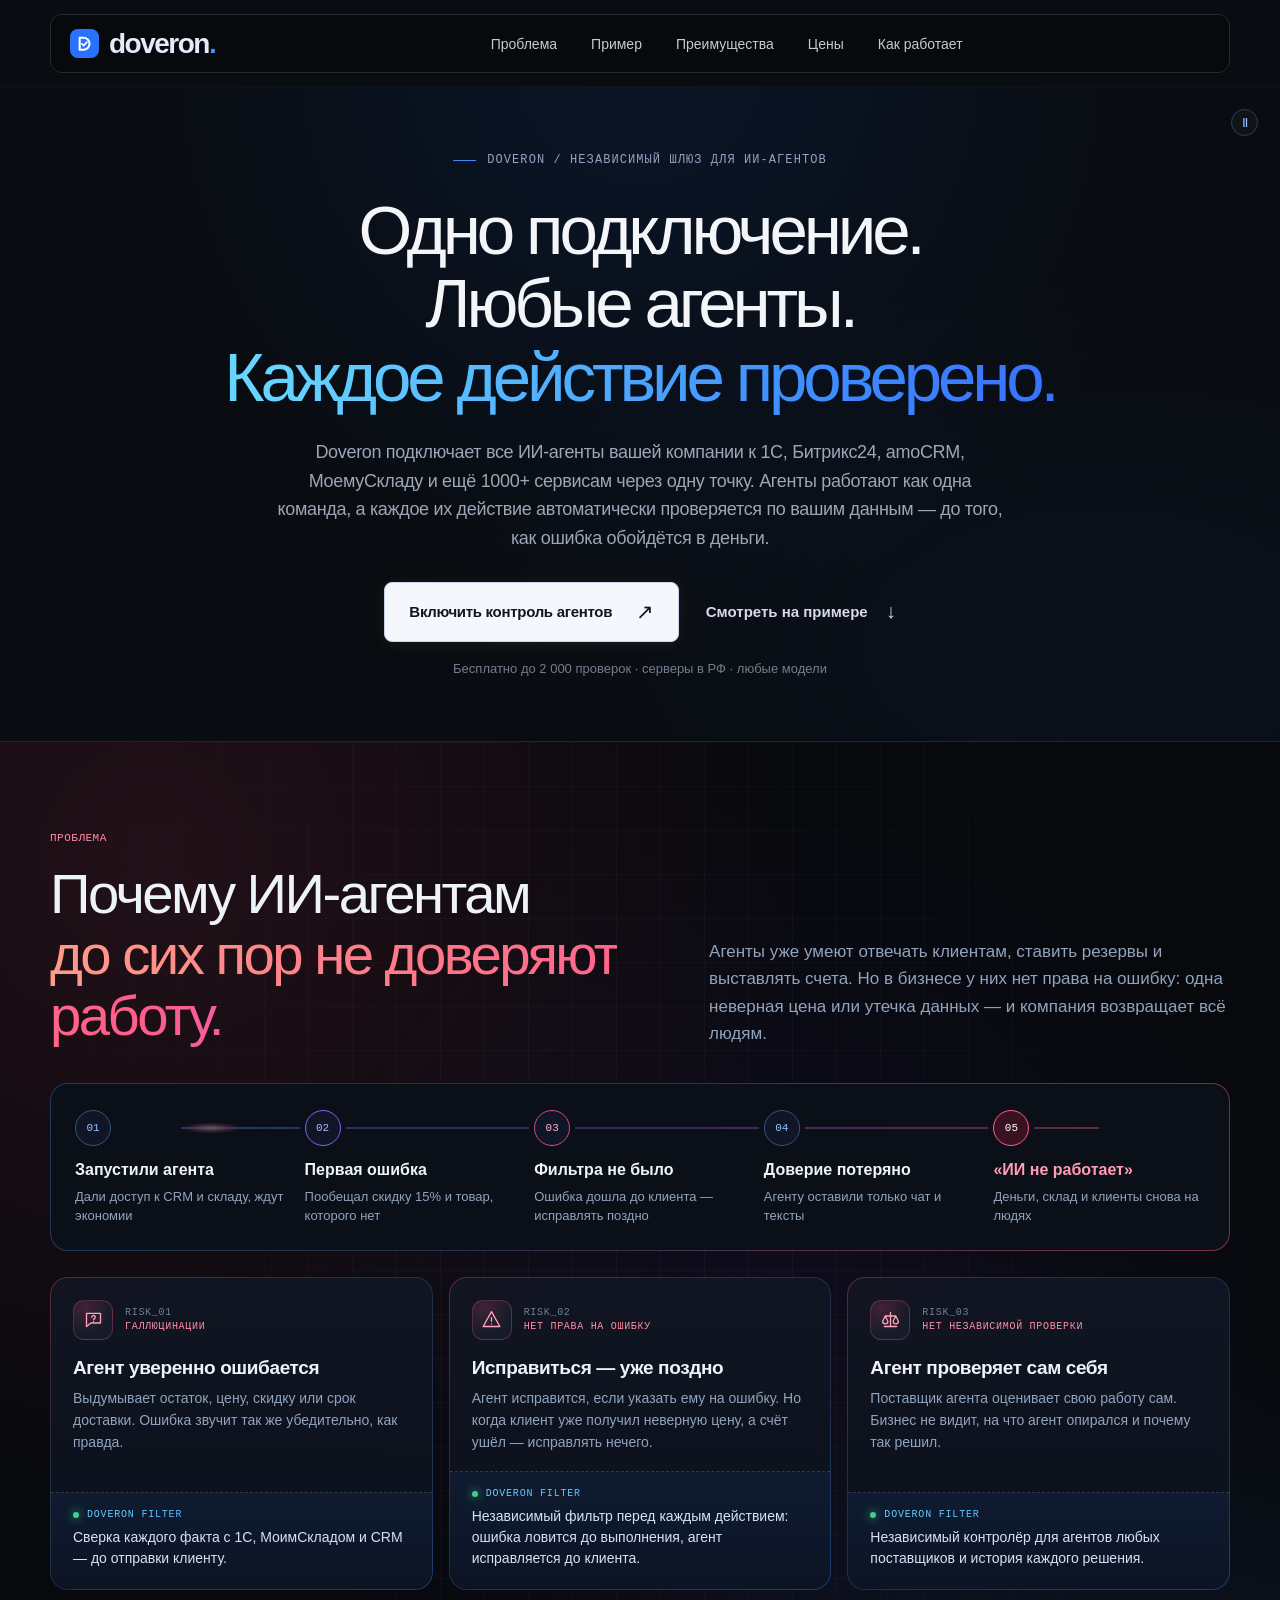
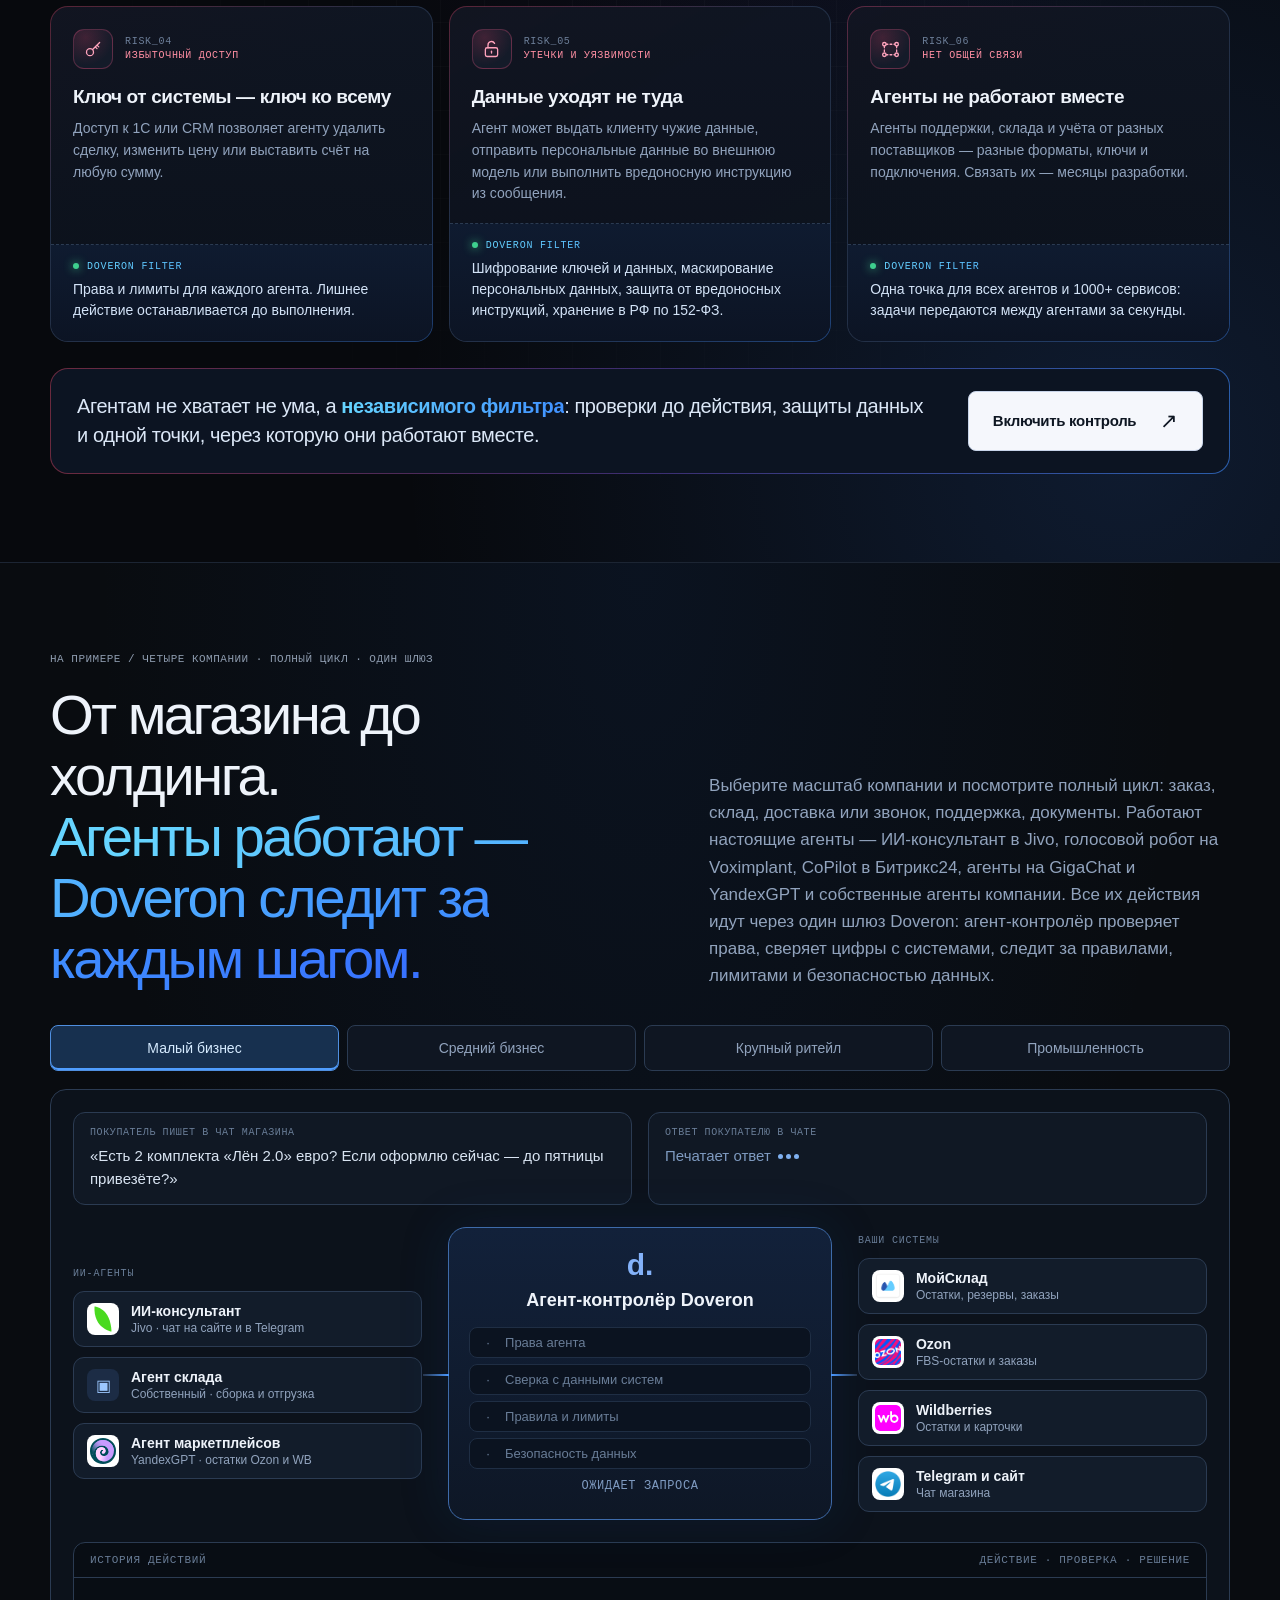
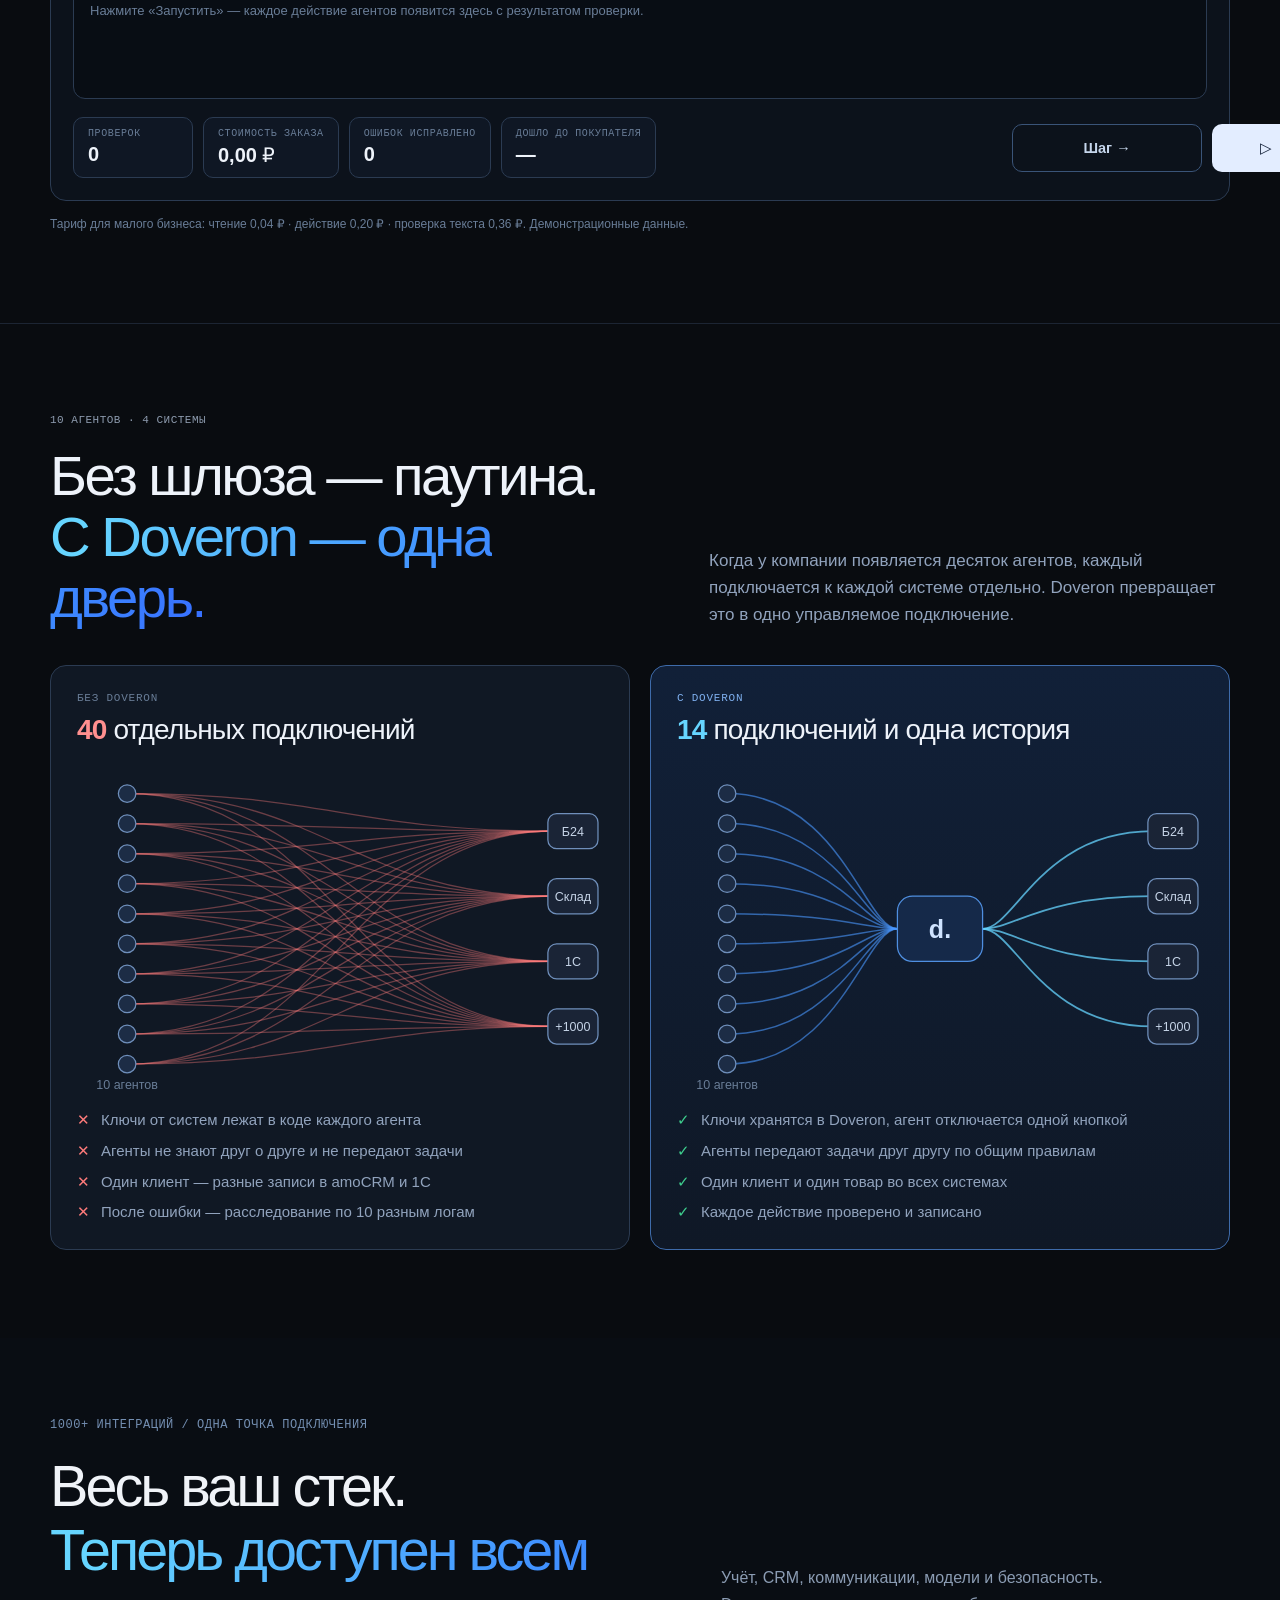
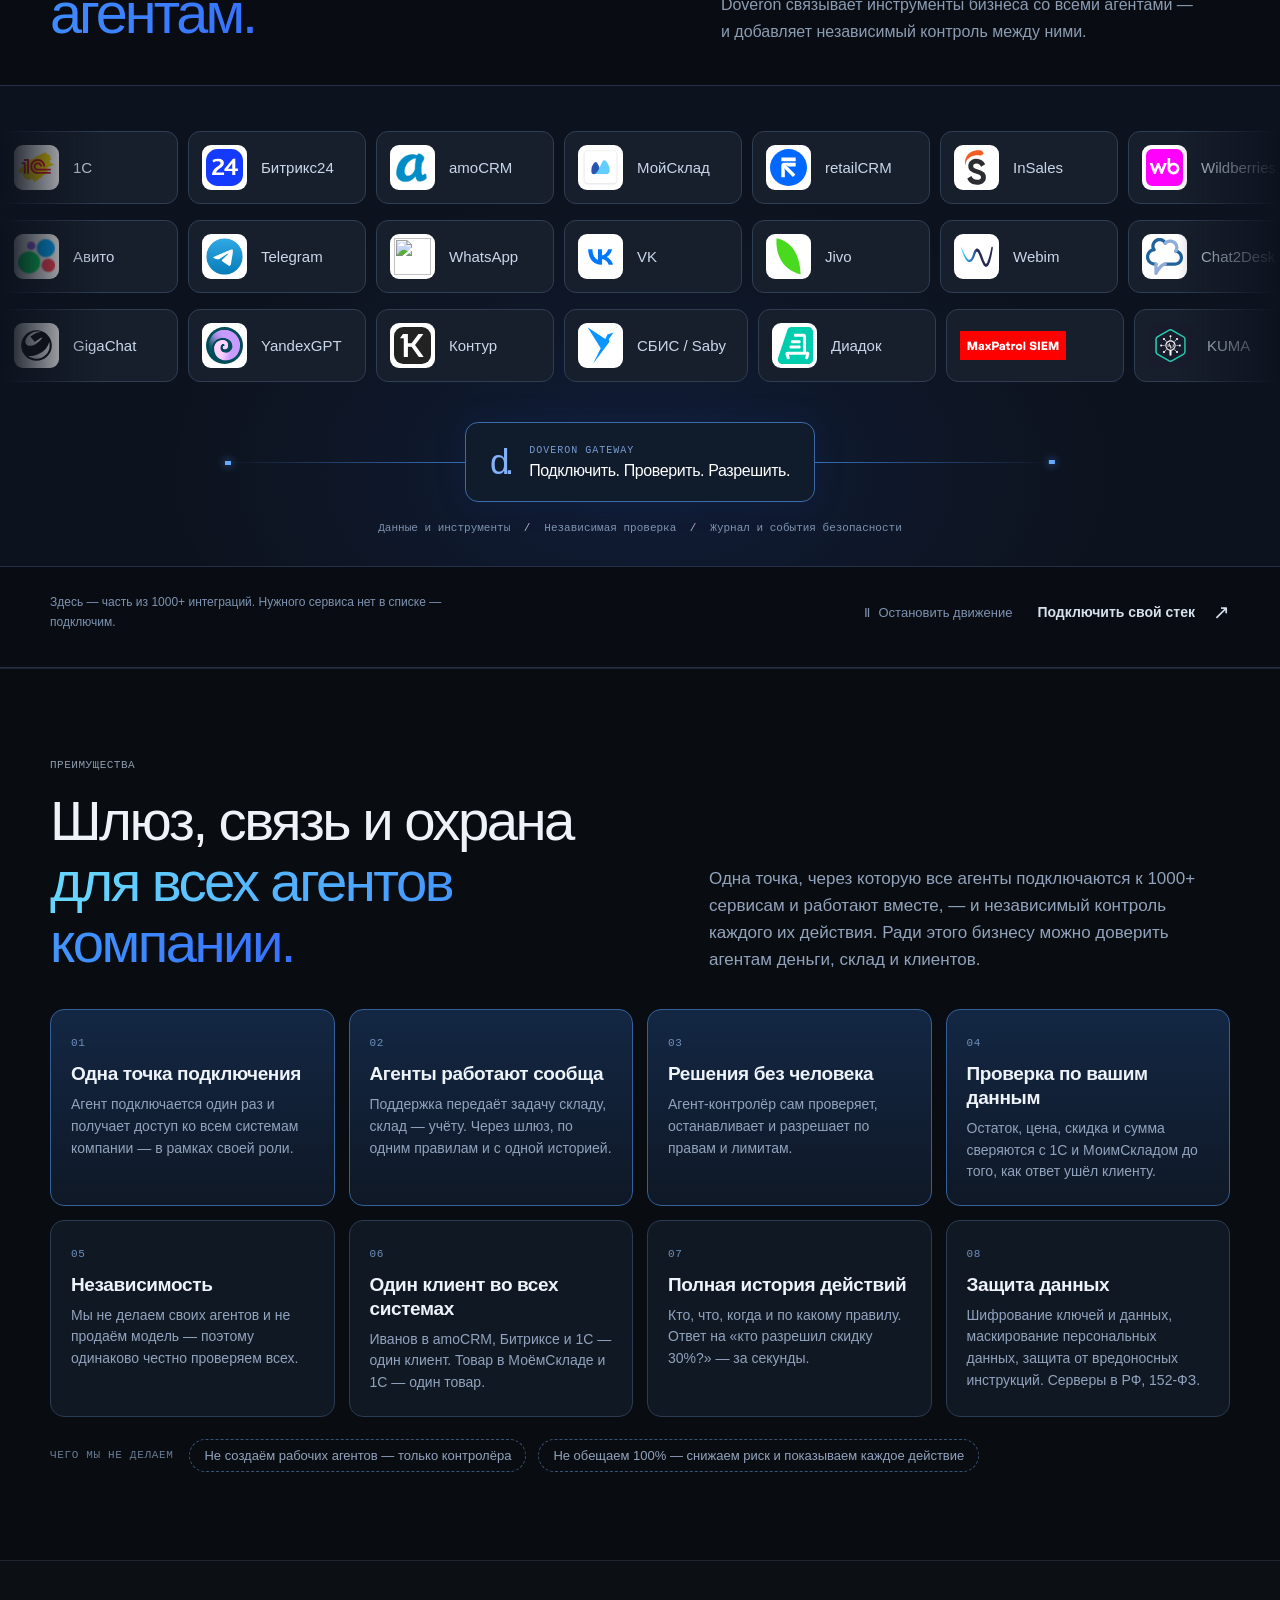
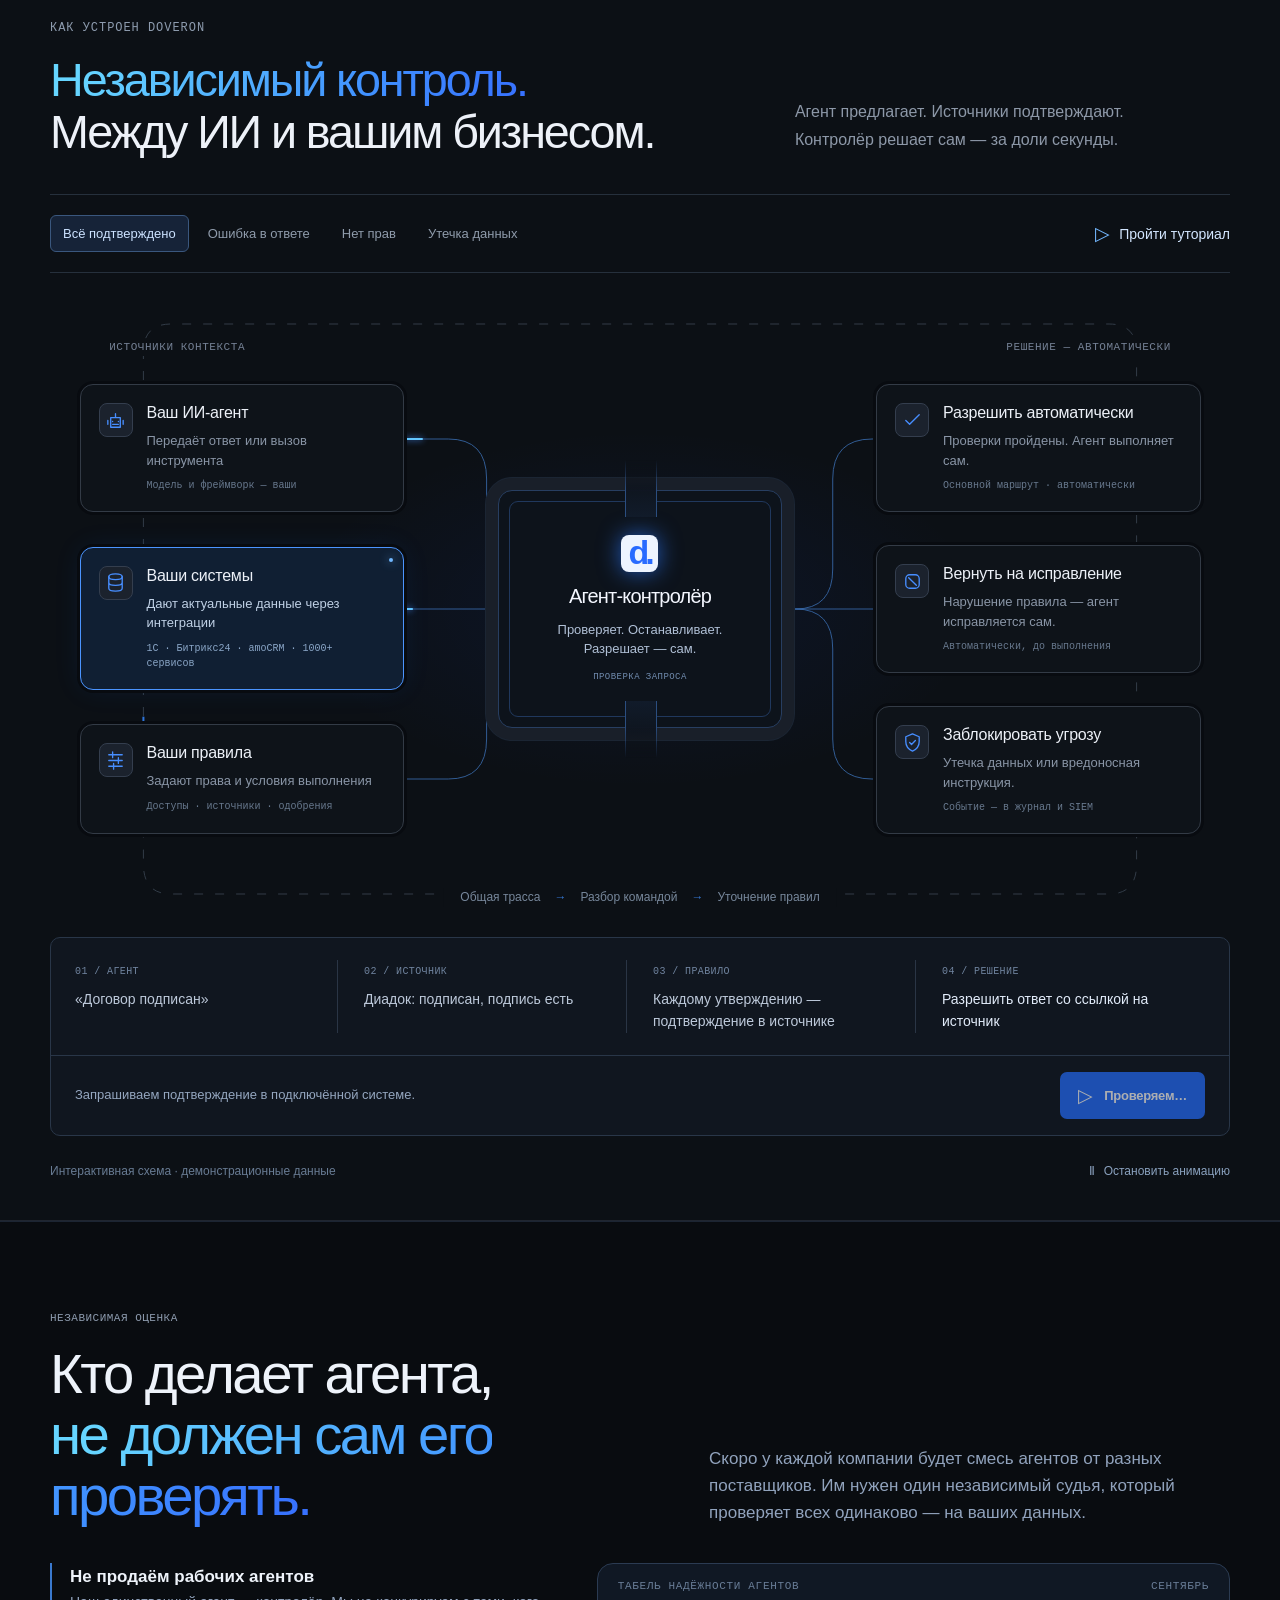
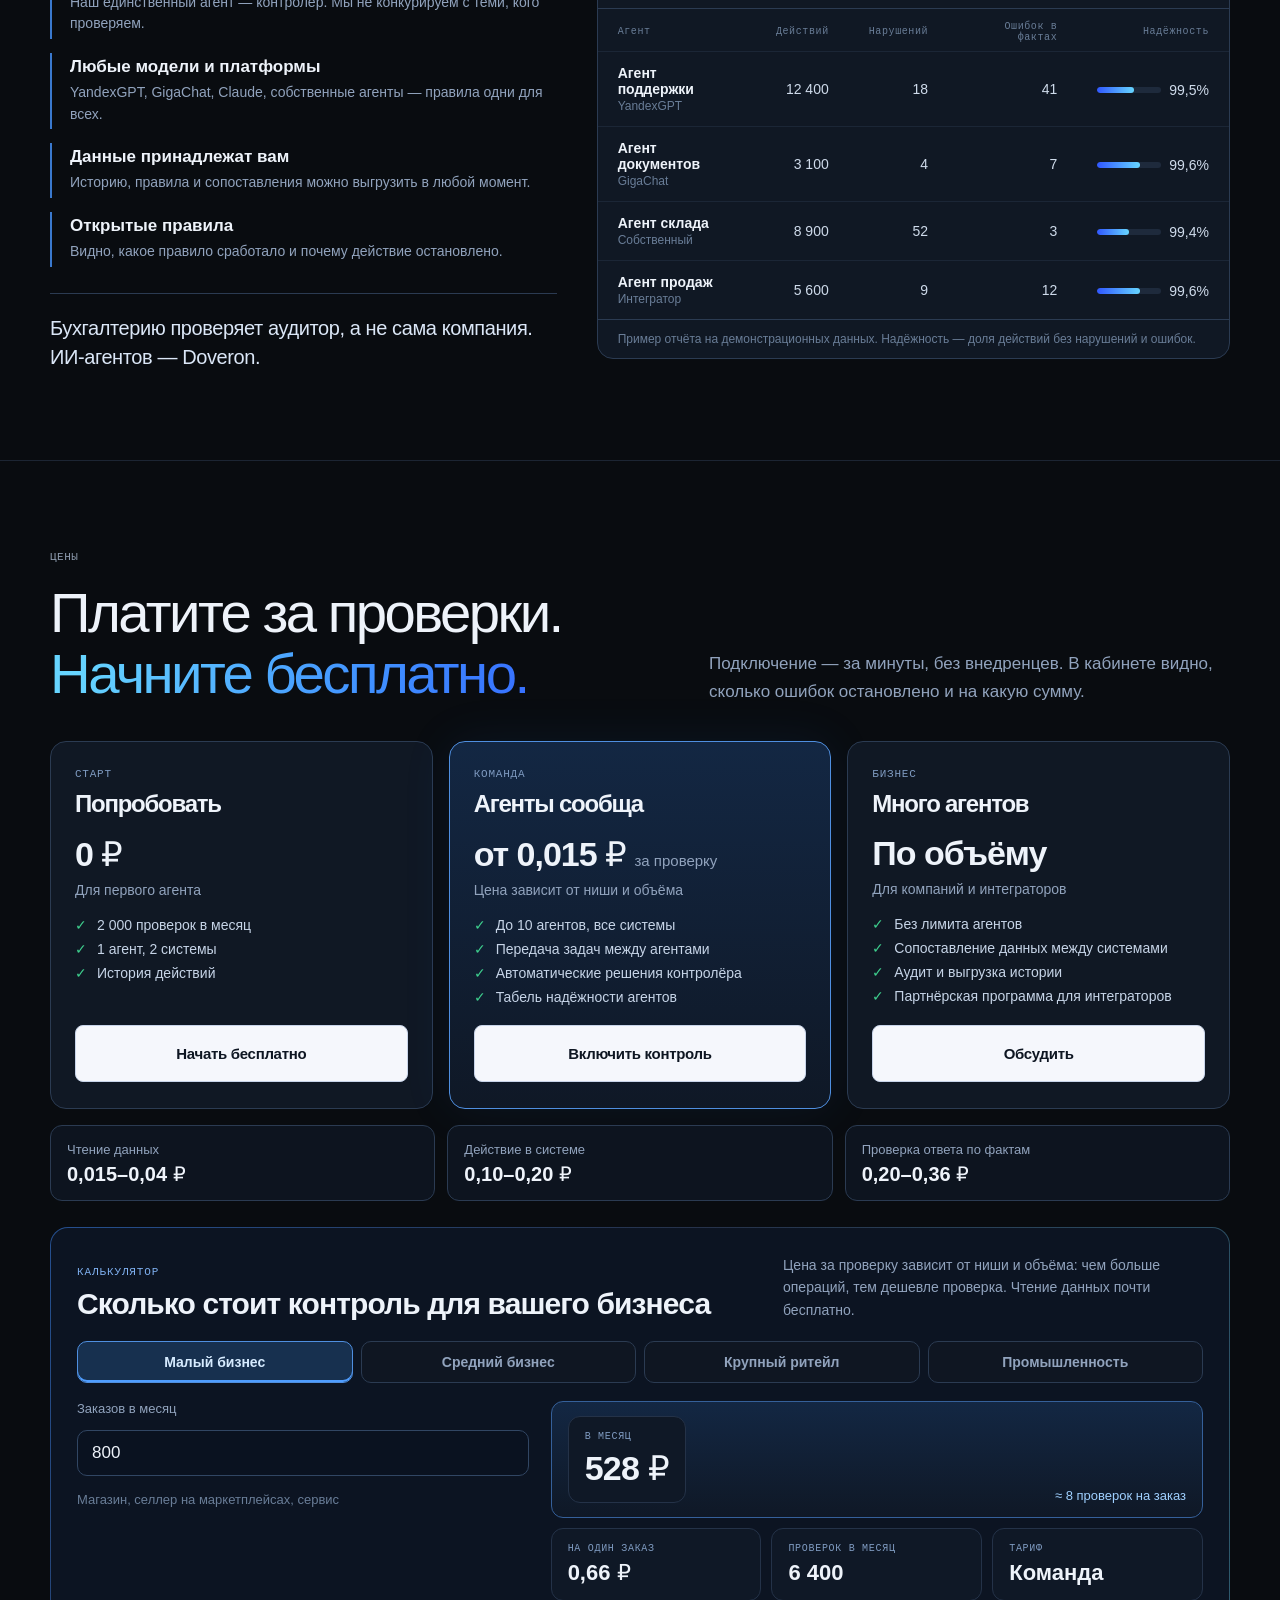
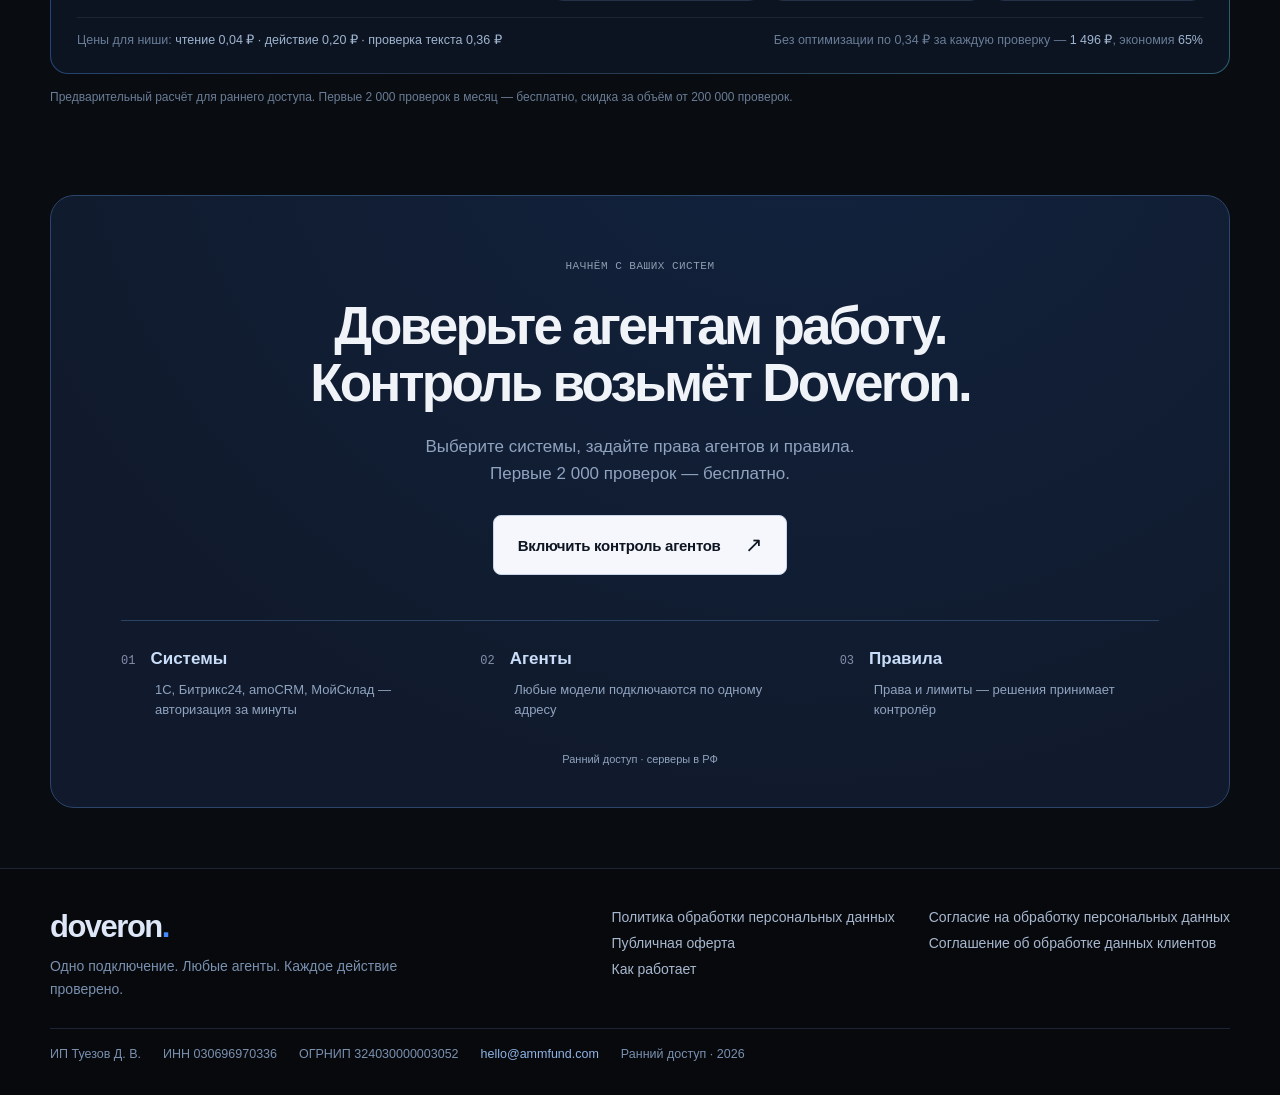
==== commit b48a4e96: "Ровные вкладки примера, короче вступление Co-Authored-By: Claude Opus 5.5 <noreply@anthropic.com>" ====
--- a/index.html
+++ b/index.html
@@ -1,6 +1,6 @@
-<!DOCTYPE html><html lang="ru"><head><meta charset="UTF-8"><meta name="viewport" content="width=device-width, initial-scale=1"><title>Doveron — независимый шлюз для ИИ-агентов бизнеса</title><meta name="description" content="Все ИИ-агенты компании подключаются к 1С, Битрикс24, amoCRM и МоемуСкладу через Doveron, работают сообща, а каждое их действие проверяется по вашим данным."><meta name="theme-color" content="#090c10"><link rel="icon" type="image/svg+xml" href="data:image/svg+xml,%3Csvg xmlns='http://www.w3.org/2000/svg' viewBox='0 0 64 64'%3E%3Crect width='64' height='64' rx='16' fill='%232872ff'/%3E%3Cpath d='M19 15h11a17 17 0 0 1 0 34H19z' fill='none' stroke='white' stroke-width='6' stroke-linejoin='round'/%3E%3Cpath d='m25.5 32.5 5 5 9-10' fill='none' stroke='white' stroke-width='5' stroke-linecap='round' stroke-linejoin='round'/%3E%3C/svg%3E"><link rel="stylesheet" href="styles.css?v=2026092613443"><link rel="stylesheet" href="system.css?v=2026092613443"><link rel="stylesheet" href="platform.css?v=2026092613443"><link rel="stylesheet" href="calc.css?v=2026092613443"></head><body class="electric-theme"><a class="skip" href="#main">К содержанию</a><header class="header tech-header"><div class="nav wrap"><a class="brand" href="index.html" aria-label="Doveron — на главную"><span class="brand-mark" aria-hidden="true"><svg viewBox="0 0 64 64" aria-hidden="true"><path d="M19 15h11a17 17 0 0 1 0 34H19z" fill="none" stroke="#fff" stroke-width="6" stroke-linejoin="round"/><path d="m25.5 32.5 5 5 9-10" fill="none" stroke="#fff" stroke-width="5" stroke-linecap="round" stroke-linejoin="round"/></svg></span>doveron<span class="brand-dot">.</span></a><nav id="main-nav" aria-label="Основная навигация"><a href="index.html#pain">Проблема</a><a href="index.html#example">Пример</a><a href="index.html#problems">Преимущества</a><a href="index.html#pricing">Цены</a><a href="how-it-works.html">Как работает</a></nav><button class="menu-toggle" aria-label="Открыть меню" aria-expanded="false" aria-controls="main-nav"><span></span><span></span></button></div></header>
+<!DOCTYPE html><html lang="ru"><head><meta charset="UTF-8"><meta name="viewport" content="width=device-width, initial-scale=1"><title>Doveron — независимый шлюз для ИИ-агентов бизнеса</title><meta name="description" content="Все ИИ-агенты компании подключаются к 1С, Битрикс24, amoCRM и МоемуСкладу через Doveron, работают сообща, а каждое их действие проверяется по вашим данным."><meta name="theme-color" content="#090c10"><link rel="icon" type="image/svg+xml" href="data:image/svg+xml,%3Csvg xmlns='http://www.w3.org/2000/svg' viewBox='0 0 64 64'%3E%3Crect width='64' height='64' rx='16' fill='%232872ff'/%3E%3Cpath d='M19 15h11a17 17 0 0 1 0 34H19z' fill='none' stroke='white' stroke-width='6' stroke-linejoin='round'/%3E%3Cpath d='m25.5 32.5 5 5 9-10' fill='none' stroke='white' stroke-width='5' stroke-linecap='round' stroke-linejoin='round'/%3E%3C/svg%3E"><link rel="stylesheet" href="styles.css?v=2026092613443"><link rel="stylesheet" href="system.css?v=2026092613443"><link rel="stylesheet" href="platform.css?v=2026092613494"><link rel="stylesheet" href="calc.css?v=2026092613443"></head><body class="electric-theme"><a class="skip" href="#main">К содержанию</a><header class="header tech-header"><div class="nav wrap"><a class="brand" href="index.html" aria-label="Doveron — на главную"><span class="brand-mark" aria-hidden="true"><svg viewBox="0 0 64 64" aria-hidden="true"><path d="M19 15h11a17 17 0 0 1 0 34H19z" fill="none" stroke="#fff" stroke-width="6" stroke-linejoin="round"/><path d="m25.5 32.5 5 5 9-10" fill="none" stroke="#fff" stroke-width="5" stroke-linecap="round" stroke-linejoin="round"/></svg></span>doveron<span class="brand-dot">.</span></a><nav id="main-nav" aria-label="Основная навигация"><a href="index.html#pain">Проблема</a><a href="index.html#example">Пример</a><a href="index.html#problems">Преимущества</a><a href="index.html#pricing">Цены</a><a href="how-it-works.html">Как работает</a></nav><button class="menu-toggle" aria-label="Открыть меню" aria-expanded="false" aria-controls="main-nav"><span></span><span></span></button></div></header>
 <main id="main">
 <section class="hero-stage tech-hero"><div class="aurora" aria-hidden="true"></div><button class="motion-toggle hero-motion" aria-label="Приостановить анимацию" aria-pressed="false"><span aria-hidden="true">Ⅱ</span></button><div class="hero-grid wrap">
 <div class="hero-copy"><div class="kicker"><span class="kicker-line"></span> DOVERON / НЕЗАВИСИМЫЙ ШЛЮЗ ДЛЯ ИИ-АГЕНТОВ</div><h1>Одно подключение. <br>Любые агенты. <br><span class="gradient-text">Каждое действие проверено.</span></h1><p>Doveron подключает все ИИ-агенты вашей компании к 1С, Битрикс24, amoCRM, МоемуСкладу и ещё 1000+ сервисам через одну точку. Агенты работают как одна команда, а каждое их действие автоматически проверяется по вашим данным — до того, как ошибка обойдётся в деньги.</p><div class="hero-actions"><button class="button dark" data-audit>Включить контроль агентов <span aria-hidden="true">↗</span></button><a class="plain-link" href="#example">Смотреть на примере <span aria-hidden="true">↓</span></a></div><div class="hero-note">Бесплатно до 2 000 проверок · серверы в РФ · любые модели</div></div>
-</div></section><section class="vx vx-section pain" id="pain"><div class="wrap"><div class="vx-head"><div><span class="kicker">ПРОБЛЕМА</span><h2>Почему ИИ-агентам <br><span class="gradient-warn">до сих пор не доверяют работу.</span></h2></div><p>Агенты уже умеют отвечать клиентам, ставить резервы и выставлять счета. Но в бизнесе у них нет права на ошибку: одна неверная цена или утечка данных — и компания возвращает всё людям.</p></div><div class="loop"><span class="loop-track" aria-hidden="true"><i></i></span><div><span class="loop-dot">01</span><strong>Запустили агента</strong><p>Дали доступ к CRM и складу, ждут экономии</p></div><div><span class="loop-dot">02</span><strong>Первая ошибка</strong><p>Пообещал скидку 15% и товар, которого нет</p></div><div><span class="loop-dot">03</span><strong>Фильтра не было</strong><p>Ошибка дошла до клиента — исправлять поздно</p></div><div><span class="loop-dot">04</span><strong>Доверие потеряно</strong><p>Агенту оставили только чат и тексты</p></div><div><span class="loop-dot">05</span><strong>«ИИ не работает»</strong><p>Деньги, склад и клиенты снова на людях</p></div></div><div class="risk-grid"><article class="risk" style="--i:0"><div class="risk-top"><span class="risk-ico"><svg viewBox="0 0 24 24" fill="none" stroke="currentColor" stroke-width="1.5" stroke-linecap="round" stroke-linejoin="round" aria-hidden="true"><path d="M4 5h16v11H9l-5 4z"/><path d="M10 9.5a2 2 0 1 1 2.8 1.8c-.5.3-.8.7-.8 1.2M12 14.5h.01"/></svg></span><span class="risk-tag"><b>RISK_01</b>ГАЛЛЮЦИНАЦИИ</span></div><h3>Агент уверенно ошибается</h3><p>Выдумывает остаток, цену, скидку или срок доставки. Ошибка звучит так же убедительно, как правда.</p><div class="risk-fix"><span>DOVERON FILTER</span><p>Сверка каждого факта с 1С, МоимСкладом и CRM — до отправки клиенту.</p></div></article><article class="risk" style="--i:1"><div class="risk-top"><span class="risk-ico"><svg viewBox="0 0 24 24" fill="none" stroke="currentColor" stroke-width="1.5" stroke-linecap="round" stroke-linejoin="round" aria-hidden="true"><path d="M12 3 2.5 20h19z"/><path d="M12 10v4M12 17h.01"/></svg></span><span class="risk-tag"><b>RISK_02</b>НЕТ ПРАВА НА ОШИБКУ</span></div><h3>Исправиться — уже поздно</h3><p>Агент исправится, если указать ему на ошибку. Но когда клиент уже получил неверную цену, а счёт ушёл — исправлять нечего.</p><div class="risk-fix"><span>DOVERON FILTER</span><p>Независимый фильтр перед каждым действием: ошибка ловится до выполнения, агент исправляется до клиента.</p></div></article><article class="risk" style="--i:2"><div class="risk-top"><span class="risk-ico"><svg viewBox="0 0 24 24" fill="none" stroke="currentColor" stroke-width="1.5" stroke-linecap="round" stroke-linejoin="round" aria-hidden="true"><path d="M12 4v16M5 20h14M6 8h12M6 8l-3 6a3 3 0 0 0 6 0zM18 8l-3 6a3 3 0 0 0 6 0z"/></svg></span><span class="risk-tag"><b>RISK_03</b>НЕТ НЕЗАВИСИМОЙ ПРОВЕРКИ</span></div><h3>Агент проверяет сам себя</h3><p>Поставщик агента оценивает свою работу сам. Бизнес не видит, на что агент опирался и почему так решил.</p><div class="risk-fix"><span>DOVERON FILTER</span><p>Независимый контролёр для агентов любых поставщиков и история каждого решения.</p></div></article><article class="risk" style="--i:3"><div class="risk-top"><span class="risk-ico"><svg viewBox="0 0 24 24" fill="none" stroke="currentColor" stroke-width="1.5" stroke-linecap="round" stroke-linejoin="round" aria-hidden="true"><circle cx="8" cy="15" r="4"/><path d="m11 12 8-8M16 7l2 2M14 9l2 2"/></svg></span><span class="risk-tag"><b>RISK_04</b>ИЗБЫТОЧНЫЙ ДОСТУП</span></div><h3>Ключ от системы — ключ ко всему</h3><p>Доступ к 1С или CRM позволяет агенту удалить сделку, изменить цену или выставить счёт на любую сумму.</p><div class="risk-fix"><span>DOVERON FILTER</span><p>Права и лимиты для каждого агента. Лишнее действие останавливается до выполнения.</p></div></article><article class="risk" style="--i:4"><div class="risk-top"><span class="risk-ico"><svg viewBox="0 0 24 24" fill="none" stroke="currentColor" stroke-width="1.5" stroke-linecap="round" stroke-linejoin="round" aria-hidden="true"><rect x="5" y="10" width="14" height="10" rx="2"/><path d="M8 10V7a4 4 0 0 1 7.5-2"/><path d="M12 14v2"/></svg></span><span class="risk-tag"><b>RISK_05</b>УТЕЧКИ И УЯЗВИМОСТИ</span></div><h3>Данные уходят не туда</h3><p>Агент может выдать клиенту чужие данные, отправить персональные данные во внешнюю модель или выполнить вредоносную инструкцию из сообщения.</p><div class="risk-fix"><span>DOVERON FILTER</span><p>Шифрование ключей и данных, маскирование персональных данных, защита от вредоносных инструкций, хранение в РФ по 152-ФЗ.</p></div></article><article class="risk" style="--i:5"><div class="risk-top"><span class="risk-ico"><svg viewBox="0 0 24 24" fill="none" stroke="currentColor" stroke-width="1.5" stroke-linecap="round" stroke-linejoin="round" aria-hidden="true"><circle cx="5" cy="6" r="2"/><circle cx="19" cy="6" r="2"/><circle cx="5" cy="18" r="2"/><circle cx="19" cy="18" r="2"/><path d="M7 6h10M7 18h10M5 8v8M19 8v8" stroke-dasharray="2 2.5"/></svg></span><span class="risk-tag"><b>RISK_06</b>НЕТ ОБЩЕЙ СВЯЗИ</span></div><h3>Агенты не работают вместе</h3><p>Агенты поддержки, склада и учёта от разных поставщиков — разные форматы, ключи и подключения. Связать их — месяцы разработки.</p><div class="risk-fix"><span>DOVERON FILTER</span><p>Одна точка для всех агентов и 1000+ сервисов: задачи передаются между агентами за секунды.</p></div></article></div><div class="pain-result"><p>Агентам не хватает не ума, а <b>независимого фильтра</b>: проверки до действия, защиты данных и одной точки, через которую они работают вместе.</p><button class="button dark" data-audit>Включить контроль <span aria-hidden="true">↗</span></button></div></div></section><section class="vx vx-section ex" id="example"><div class="wrap"><div class="vx-head"><div><span class="kicker">НА ПРИМЕРЕ / ЧЕТЫРЕ КОМПАНИИ · ПОЛНЫЙ ЦИКЛ · ОДИН ШЛЮЗ</span><h2>От магазина до холдинга. <br><span class="gradient-text">Агенты работают — Doveron следит за каждым шагом.</span></h2></div><p>Выберите масштаб компании и посмотрите полный цикл: заказ, склад, доставка или звонок, поддержка, документы. Работают настоящие агенты — ИИ-консультант в Jivo, голосовой робот на Voximplant, CoPilot в Битрикс24, агенты на GigaChat и YandexGPT и собственные агенты компании. Все их действия идут через один шлюз Doveron: агент-контролёр проверяет права, сверяет цифры с системами, следит за правилами, лимитами и безопасностью данных. Почти всё проходит сразу, а редкую неточность контролёр возвращает агенту с причиной и верными данными — агент исправляется сам.</p></div><div data-ex><div class="ex-tabs" role="tablist" aria-label="Масштаб компании"><button role="tab" aria-selected="true" data-ex-case="small">Малый бизнес</button><button role="tab" aria-selected="false" tabindex="-1" data-ex-case="mid">Средний бизнес</button><button role="tab" aria-selected="false" tabindex="-1" data-ex-case="retail">Крупный ритейл</button><button role="tab" aria-selected="false" tabindex="-1" data-ex-case="industry">Промышленность</button></div><div class="ex-board"><div class="ex-client"><div class="ex-bubble" data-ex-in><span></span><p></p></div><div class="ex-bubble is-empty" data-ex-out><span></span><p></p></div></div><div class="ex-grid"><div class="ex-col ex-col-agents"><b>ИИ-АГЕНТЫ</b></div><div class="ex-hub" data-ex-hub><span class="ex-hub-mark" aria-hidden="true">d.</span><strong>Агент-контролёр Doveron</strong><div class="ex-hub-steps"><div data-hub="rights"><i>·</i>Права агента</div><div data-hub="data"><i>·</i>Сверка с данными систем</div><div data-hub="rule"><i>·</i>Правила и лимиты</div><div data-hub="sec"><i>·</i>Безопасность данных</div></div><div class="ex-hub-verdict" data-ex-verdict>ОЖИДАЕТ ЗАПРОСА</div></div><div class="ex-col ex-col-systems"><b>ВАШИ СИСТЕМЫ</b></div></div><div class="ex-log"><div class="ex-log-head"><span>ИСТОРИЯ ДЕЙСТВИЙ</span><span>ДЕЙСТВИЕ · ПРОВЕРКА · РЕШЕНИЕ</span></div><ol data-ex-log></ol></div><div class="ex-foot"><div class="ex-sum"><div><span>ПРОВЕРОК</span><strong data-sum-checks>0</strong></div><div><span data-sum-cost-label>СТОИМОСТЬ ЗАКАЗА</span><strong data-sum-cost>0 ₽</strong></div><div><span>ОШИБОК ИСПРАВЛЕНО</span><strong data-sum-fixed>0</strong></div><div><span data-sum-leak-label>ДОШЛО ДО КЛИЕНТА</span><strong data-sum-leak>—</strong></div></div><div class="ex-controls"><button class="ex-step" data-ex-next>Шаг →</button><button class="ex-play" data-ex-play><span aria-hidden="true">▷</span><span>Запустить</span></button></div></div><p class="visually-hidden" role="status" aria-live="polite" data-ex-live></p></div><p class="ex-note" data-ex-note>Тариф для малого бизнеса: чтение 0,04 ₽ · действие 0,20 ₽ · проверка текста 0,36 ₽. Демонстрационные данные.</p></div></div></section><section class="vx vx-section" id="before-after"><div class="wrap"><div class="vx-head"><div><span class="kicker">10 АГЕНТОВ · 4 СИСТЕМЫ</span><h2>Без шлюза — паутина. <br><span class="gradient-text">С Doveron — одна дверь.</span></h2></div><p>Когда у компании появляется десяток агентов, каждый подключается к каждой системе отдельно. Doveron превращает это в одно управляемое подключение.</p></div><div class="ba-grid"><article class="ba-card is-bad"><span>БЕЗ DOVERON</span><h3><b>40</b> отдельных подключений</h3><svg data-ba="mesh" role="img" aria-label="10 агентов подключены к 4 системам напрямую: 40 связей"></svg><ul><li>Ключи от систем лежат в коде каждого агента</li><li>Агенты не знают друг о друге и не передают задачи</li><li>Один клиент — разные записи в amoCRM и 1С</li><li>После ошибки — расследование по 10 разным логам</li></ul></article><article class="ba-card is-good"><span>С DOVERON</span><h3><b>14</b> подключений и одна история</h3><svg data-ba="hub" role="img" aria-label="10 агентов и 4 системы подключены через один шлюз Doveron: 14 связей"></svg><ul><li>Ключи хранятся в Doveron, агент отключается одной кнопкой</li><li>Агенты передают задачи друг другу по общим правилам</li><li>Один клиент и один товар во всех системах</li><li>Каждое действие проверено и записано</li></ul></article></div></div></section><section class="integrations-section" id="integrations"><div class="wrap integration-heading"><div><span class="kicker">1000+ ИНТЕГРАЦИЙ / ОДНА ТОЧКА ПОДКЛЮЧЕНИЯ</span><h2>Весь ваш стек. <br><span class="gradient-text">Теперь доступен всем агентам.</span></h2></div><p>Учёт, CRM, коммуникации, модели и безопасность. <br>Doveron связывает инструменты бизнеса со всеми агентами — <br class="desktop-only"> и добавляет независимый контроль между ними.</p></div><div class="integration-universe"><div class="integration-glow" aria-hidden="true"></div><div tabindex="0" class="integration-lane lane-0"><div class="integration-track"><ul aria-label="Интеграции: группа 1"><li class="integration-chip"><span class="integration-icon"><img src="assets/integrations/1c.svg" alt="" width="40" height="40" loading="eager"></span><span>1С</span></li><li class="integration-chip"><span class="integration-icon"><img src="assets/integrations/bitrix24.svg" alt="" width="40" height="40" loading="eager"></span><span>Битрикс24</span></li><li class="integration-chip"><span class="integration-icon"><img src="assets/integrations/amocrm.png" alt="" width="40" height="40" loading="eager"></span><span>amoCRM</span></li><li class="integration-chip"><span class="integration-icon"><img src="assets/integrations/moysklad.png" alt="" width="40" height="40" loading="eager"></span><span>МойСклад</span></li><li class="integration-chip"><span class="integration-icon"><img src="assets/integrations/retailcrm.svg" alt="" width="40" height="40" loading="eager"></span><span>retailCRM</span></li><li class="integration-chip"><span class="integration-icon"><img src="assets/integrations/insales.svg" alt="" width="40" height="40" loading="eager"></span><span>InSales</span></li><li class="integration-chip"><span class="integration-icon"><img src="assets/integrations/wildberries.svg" alt="" width="40" height="40" loading="eager"></span><span>Wildberries</span></li><li class="integration-chip"><span class="integration-icon"><img src="assets/integrations/ozon.jpg" alt="" width="40" height="40" loading="eager"></span><span>Ozon</span></li><li class="integration-chip"><span class="integration-icon"><img src="assets/integrations/yandex-market.png" alt="" width="40" height="40" loading="eager"></span><span>Яндекс Маркет</span></li></ul><ul aria-hidden="true"><li class="integration-chip"><span class="integration-icon"><img src="assets/integrations/1c.svg" alt="" width="40" height="40" loading="eager"></span><span>1С</span></li><li class="integration-chip"><span class="integration-icon"><img src="assets/integrations/bitrix24.svg" alt="" width="40" height="40" loading="eager"></span><span>Битрикс24</span></li><li class="integration-chip"><span class="integration-icon"><img src="assets/integrations/amocrm.png" alt="" width="40" height="40" loading="eager"></span><span>amoCRM</span></li><li class="integration-chip"><span class="integration-icon"><img src="assets/integrations/moysklad.png" alt="" width="40" height="40" loading="eager"></span><span>МойСклад</span></li><li class="integration-chip"><span class="integration-icon"><img src="assets/integrations/retailcrm.svg" alt="" width="40" height="40" loading="eager"></span><span>retailCRM</span></li><li class="integration-chip"><span class="integration-icon"><img src="assets/integrations/insales.svg" alt="" width="40" height="40" loading="eager"></span><span>InSales</span></li><li class="integration-chip"><span class="integration-icon"><img src="assets/integrations/wildberries.svg" alt="" width="40" height="40" loading="eager"></span><span>Wildberries</span></li><li class="integration-chip"><span class="integration-icon"><img src="assets/integrations/ozon.jpg" alt="" width="40" height="40" loading="eager"></span><span>Ozon</span></li><li class="integration-chip"><span class="integration-icon"><img src="assets/integrations/yandex-market.png" alt="" width="40" height="40" loading="eager"></span><span>Яндекс Маркет</span></li></ul></div></div><div tabindex="0" class="integration-lane lane-1"><div class="integration-track"><ul aria-label="Интеграции: группа 2"><li class="integration-chip"><span class="integration-icon"><img src="assets/integrations/avito.png" alt="" width="40" height="40" loading="eager"></span><span>Авито</span></li><li class="integration-chip"><span class="integration-icon"><img src="assets/integrations/telegram.png" alt="" width="40" height="40" loading="eager"></span><span>Telegram</span></li><li class="integration-chip"><span class="integration-icon"><img src="assets/integrations/whatsapp.svg" alt="" width="40" height="40" loading="eager"></span><span>WhatsApp</span></li><li class="integration-chip"><span class="integration-icon"><img src="assets/integrations/vk.png" alt="" width="40" height="40" loading="eager"></span><span>VK</span></li><li class="integration-chip"><span class="integration-icon"><img src="assets/integrations/jivo.svg" alt="" width="40" height="40" loading="eager"></span><span>Jivo</span></li><li class="integration-chip"><span class="integration-icon"><img src="assets/integrations/webim.svg" alt="" width="40" height="40" loading="eager"></span><span>Webim</span></li><li class="integration-chip"><span class="integration-icon"><img src="assets/integrations/chat2desk.svg" alt="" width="40" height="40" loading="eager"></span><span>Chat2Desk</span></li><li class="integration-chip"><span class="integration-icon"><img src="assets/integrations/voximplant.ico" alt="" width="40" height="40" loading="eager"></span><span>Voximplant</span></li><li class="integration-chip"><span class="integration-icon"><img src="assets/integrations/uis.png" alt="" width="40" height="40" loading="eager"></span><span>UIS</span></li></ul><ul aria-hidden="true"><li class="integration-chip"><span class="integration-icon"><img src="assets/integrations/avito.png" alt="" width="40" height="40" loading="eager"></span><span>Авито</span></li><li class="integration-chip"><span class="integration-icon"><img src="assets/integrations/telegram.png" alt="" width="40" height="40" loading="eager"></span><span>Telegram</span></li><li class="integration-chip"><span class="integration-icon"><img src="assets/integrations/whatsapp.svg" alt="" width="40" height="40" loading="eager"></span><span>WhatsApp</span></li><li class="integration-chip"><span class="integration-icon"><img src="assets/integrations/vk.png" alt="" width="40" height="40" loading="eager"></span><span>VK</span></li><li class="integration-chip"><span class="integration-icon"><img src="assets/integrations/jivo.svg" alt="" width="40" height="40" loading="eager"></span><span>Jivo</span></li><li class="integration-chip"><span class="integration-icon"><img src="assets/integrations/webim.svg" alt="" width="40" height="40" loading="eager"></span><span>Webim</span></li><li class="integration-chip"><span class="integration-icon"><img src="assets/integrations/chat2desk.svg" alt="" width="40" height="40" loading="eager"></span><span>Chat2Desk</span></li><li class="integration-chip"><span class="integration-icon"><img src="assets/integrations/voximplant.ico" alt="" width="40" height="40" loading="eager"></span><span>Voximplant</span></li><li class="integration-chip"><span class="integration-icon"><img src="assets/integrations/uis.png" alt="" width="40" height="40" loading="eager"></span><span>UIS</span></li></ul></div></div><div tabindex="0" class="integration-lane lane-2"><div class="integration-track"><ul aria-label="Интеграции: группа 3"><li class="integration-chip"><span class="integration-icon"><img src="assets/integrations/gigachat.svg" alt="" width="40" height="40" loading="eager"></span><span>GigaChat</span></li><li class="integration-chip"><span class="integration-icon"><img src="assets/integrations/yandexgpt.svg" alt="" width="40" height="40" loading="eager"></span><span>YandexGPT</span></li><li class="integration-chip"><span class="integration-icon"><img src="assets/integrations/kontur.svg" alt="" width="40" height="40" loading="eager"></span><span>Контур</span></li><li class="integration-chip"><span class="integration-icon"><img src="assets/integrations/sbis.svg" alt="" width="40" height="40" loading="eager"></span><span>СБИС / Saby</span></li><li class="integration-chip"><span class="integration-icon"><img src="assets/integrations/diadoc.svg" alt="" width="40" height="40" loading="eager"></span><span>Диадок</span></li><li class="integration-chip"><span class="integration-icon wide-icon"><img src="assets/integrations/maxpatrol-siem.svg" alt="MaxPatrol SIEM" width="40" height="40" loading="eager"></span><span>MaxPatrol SIEM</span></li><li class="integration-chip"><span class="integration-icon dark-icon"><img src="assets/integrations/kuma.svg" alt="" width="40" height="40" loading="eager"></span><span>KUMA</span></li><li class="integration-chip"><span class="integration-icon"><img src="assets/integrations/rusiem.svg" alt="" width="40" height="40" loading="eager"></span><span>RuSIEM</span></li></ul><ul aria-hidden="true"><li class="integration-chip"><span class="integration-icon"><img src="assets/integrations/gigachat.svg" alt="" width="40" height="40" loading="eager"></span><span>GigaChat</span></li><li class="integration-chip"><span class="integration-icon"><img src="assets/integrations/yandexgpt.svg" alt="" width="40" height="40" loading="eager"></span><span>YandexGPT</span></li><li class="integration-chip"><span class="integration-icon"><img src="assets/integrations/kontur.svg" alt="" width="40" height="40" loading="eager"></span><span>Контур</span></li><li class="integration-chip"><span class="integration-icon"><img src="assets/integrations/sbis.svg" alt="" width="40" height="40" loading="eager"></span><span>СБИС / Saby</span></li><li class="integration-chip"><span class="integration-icon"><img src="assets/integrations/diadoc.svg" alt="" width="40" height="40" loading="eager"></span><span>Диадок</span></li><li class="integration-chip"><span class="integration-icon wide-icon"><img src="assets/integrations/maxpatrol-siem.svg" alt="MaxPatrol SIEM" width="40" height="40" loading="eager"></span><span>MaxPatrol SIEM</span></li><li class="integration-chip"><span class="integration-icon dark-icon"><img src="assets/integrations/kuma.svg" alt="" width="40" height="40" loading="eager"></span><span>KUMA</span></li><li class="integration-chip"><span class="integration-icon"><img src="assets/integrations/rusiem.svg" alt="" width="40" height="40" loading="eager"></span><span>RuSIEM</span></li></ul></div></div><div class="integration-convergence"><span class="convergence-line" aria-hidden="true"></span><div class="integration-hub"><span class="hub-brand">d.</span><div><span>DOVERON GATEWAY</span><strong>Подключить. Проверить. Разрешить.</strong></div><span class="hub-pulse" aria-hidden="true"></span></div><span class="convergence-line" aria-hidden="true"></span></div><div class="integration-destinations"><span>Данные и инструменты</span><span>Независимая проверка</span><span>Журнал и события безопасности</span></div></div><div class="wrap integration-bottom"><p>Здесь — часть из 1000+ интеграций. Нужного сервиса нет в списке — подключим.</p><div><button class="integration-pause" data-integration-pause aria-pressed="false">Ⅱ <span>Остановить движение</span></button><button class="plain-link" data-audit>Подключить свой стек <span aria-hidden="true">↗</span></button></div></div></section><section class="vx vx-section" id="problems"><div class="wrap"><div class="vx-head"><div><span class="kicker">ПРЕИМУЩЕСТВА</span><h2>Шлюз, связь и охрана <br><span class="gradient-text">для всех агентов компании.</span></h2></div><p>Одна точка, через которую все агенты подключаются к 1000+ сервисам и работают вместе, — и независимый контроль каждого их действия. Ради этого бизнесу можно доверить агентам деньги, склад и клиентов.</p></div><div class="adv-grid"><article class="is-key"><span>01</span><h3>Одна точка подключения</h3><p>Агент подключается один раз и получает доступ ко всем системам компании — в рамках своей роли.</p></article><article class="is-key"><span>02</span><h3>Агенты работают сообща</h3><p>Поддержка передаёт задачу складу, склад — учёту. Через шлюз, по одним правилам и с одной историей.</p></article><article class="is-key"><span>03</span><h3>Решения без человека</h3><p>Агент-контролёр сам проверяет, останавливает и разрешает по правам и лимитам.</p></article><article class="is-key"><span>04</span><h3>Проверка по вашим данным</h3><p>Остаток, цена, скидка и сумма сверяются с 1С и МоимСкладом до того, как ответ ушёл клиенту.</p></article><article><span>05</span><h3>Независимость</h3><p>Мы не делаем своих агентов и не продаём модель — поэтому одинаково честно проверяем всех.</p></article><article><span>06</span><h3>Один клиент во всех системах</h3><p>Иванов в amoCRM, Битриксе и 1С — один клиент. Товар в МоёмСкладе и 1С — один товар.</p></article><article><span>07</span><h3>Полная история действий</h3><p>Кто, что, когда и по какому правилу. Ответ на «кто разрешил скидку 30%?» — за секунды.</p></article><article><span>08</span><h3>Защита данных</h3><p>Шифрование ключей и данных, маскирование персональных данных, защита от вредоносных инструкций. Серверы в РФ, 152-ФЗ.</p></article></div><div class="adv-not"><b>ЧЕГО МЫ НЕ ДЕЛАЕМ</b><span>Не создаём рабочих агентов — только контролёра</span><span>Не обещаем 100% — снижаем риск и показываем каждое действие</span></div></div></section><section class="system-section" id="system-map" data-system data-scenario="good" data-phase="ready"><div class="wrap"><div class="system-heading"><div><span class="kicker">КАК УСТРОЕН DOVERON</span><h2><span class="gradient-text">Независимый контроль.</span><br>Между ИИ и вашим бизнесом.</h2></div><p>Агент предлагает. Источники подтверждают. <br>Контролёр решает сам — за доли секунды.</p></div><div class="system-controls"><div class="system-cases" role="tablist" aria-label="Пример работы шлюза"><button role="tab" id="system-case-good" data-system-case="good" aria-selected="true" aria-controls="system-case-panel">Всё подтверждено</button><button role="tab" id="system-case-fact" data-system-case="fact" aria-selected="false" tabindex="-1" aria-controls="system-case-panel">Ошибка в ответе</button><button role="tab" id="system-case-permission" data-system-case="permission" aria-selected="false" tabindex="-1" aria-controls="system-case-panel">Нет прав</button><button role="tab" id="system-case-offline" data-system-case="offline" aria-selected="false" tabindex="-1" aria-controls="system-case-panel">Утечка данных</button></div><button class="system-tour-start" data-tour-start><span aria-hidden="true">▷</span> Пройти туториал</button></div><div class="system-tour-panel" data-tour-panel hidden><div class="tour-copy"><span data-tour-counter>ШАГ 1 ИЗ 4</span><h3 data-tour-title>Агент предлагает ответ</h3><p data-tour-copy></p></div><div class="tour-navigation"><div class="tour-dots" role="group" aria-label="Шаг туториала"><button data-tour-step="0" aria-label="Шаг 1: запрос агента" aria-current="step">1</button><button data-tour-step="1" aria-label="Шаг 2: источник">2</button><button data-tour-step="2" aria-label="Шаг 3: правило">3</button><button data-tour-step="3" aria-label="Шаг 4: решение">4</button></div><div><button data-tour-prev>← Назад</button><button data-tour-next>Далее →</button><button data-tour-close aria-label="Закрыть туториал">×</button></div></div></div><div class="system-board"><svg class="system-wires" viewBox="0 0 1200 620" preserveAspectRatio="none" aria-hidden="true"><path class="system-loop" d="M95 480 V53 Q95 25 123 25 H1077 Q1105 25 1105 53 V565 Q1105 595 1077 595 H123 Q95 595 95 565 V480"/><path class="system-wire wire-agent" d="M360 140 H405 Q444 140 444 180 V270 Q444 310 475 310"/><path class="system-signal signal-agent" d="M360 140 H405 Q444 140 444 180 V270 Q444 310 475 310"/><path class="system-wire wire-data" d="M360 310 H475"/><path class="system-signal signal-data" d="M360 310 H475"/><path class="system-wire wire-rules" d="M360 480 H405 Q444 480 444 440 V350 Q444 310 475 310"/><path class="system-signal signal-rules" d="M360 480 H405 Q444 480 444 440 V350 Q444 310 475 310"/><path class="system-wire wire-allow" d="M725 310 H758 Q796 310 796 270 V180 Q796 140 836 140 H840"/><path class="system-signal signal-allow" d="M725 310 H758 Q796 310 796 270 V180 Q796 140 836 140 H840"/><path class="system-wire wire-block" d="M725 310 H840"/><path class="system-signal signal-block" d="M725 310 H840"/><path class="system-wire wire-human" d="M725 310 H758 Q796 310 796 350 V440 Q796 480 836 480 H840"/><path class="system-signal signal-human" d="M725 310 H758 Q796 310 796 350 V440 Q796 480 836 480 H840"/><path class="system-loop-signal" d="M95 480 V53 Q95 25 123 25 H1077 Q1105 25 1105 53 V565 Q1105 595 1077 595 H123 Q95 595 95 565 V480"/></svg><span class="system-rail-label rail-inputs">ИСТОЧНИКИ КОНТЕКСТА</span><span class="system-rail-label rail-outputs">РЕШЕНИЕ — АВТОМАТИЧЕСКИ</span><div class="system-inputs"><button class="system-node system-input" data-system-node="agent" aria-expanded="false" aria-controls="system-inspector"><span class="system-node-icon"><svg viewBox="0 0 24 24" aria-hidden="true" fill="none" stroke="currentColor" stroke-width="1.4" stroke-linecap="round" stroke-linejoin="round"><path d="M7 9h10v10H7zM12 5v4M9 13h.01M15 13h.01M9 16h6M4 12v4m16-4v4"/></svg></span><span class="system-node-content"><strong>Ваш ИИ-агент</strong><span>Передаёт ответ или вызов инструмента</span><small>Модель и фреймворк — ваши</small></span><span class="system-node-indicator" aria-hidden="true"></span></button><button class="system-node system-input" data-system-node="data" aria-expanded="false" aria-controls="system-inspector"><span class="system-node-icon"><svg viewBox="0 0 24 24" aria-hidden="true" fill="none" stroke="currentColor" stroke-width="1.4" stroke-linecap="round" stroke-linejoin="round"><ellipse cx="12" cy="6" rx="7" ry="3"/><path d="M5 6v12c0 4 14 4 14 0V6M5 12c0 4 14 4 14 0"/></svg></span><span class="system-node-content"><strong>Ваши системы</strong><span>Дают актуальные данные через интеграции</span><small>1С · Битрикс24 · amoCRM · 1000+ сервисов</small></span><span class="system-node-indicator" aria-hidden="true"></span></button><button class="system-node system-input" data-system-node="rules" aria-expanded="false" aria-controls="system-inspector"><span class="system-node-icon"><svg viewBox="0 0 24 24" aria-hidden="true" fill="none" stroke="currentColor" stroke-width="1.4" stroke-linecap="round" stroke-linejoin="round"><path d="M5 6h14M5 12h14M5 18h14M9 3v6m6 0v6m-5 0v6"/></svg></span><span class="system-node-content"><strong>Ваши правила</strong><span>Задают права и условия выполнения</span><small>Доступы · источники · одобрения</small></span><span class="system-node-indicator" aria-hidden="true"></span></button></div><button class="system-engine" data-system-node="engine" aria-expanded="false" aria-controls="system-inspector"><span class="engine-frame" aria-hidden="true"></span><span class="engine-scan" aria-hidden="true"></span><span class="engine-mark" aria-hidden="true">d.</span><strong>Агент-контролёр</strong><span>Проверяет. Останавливает. <br>Разрешает — сам.</span><small data-engine-status>НЕЗАВИСИМЫЙ КОНТУР</small></button><div class="system-outputs"><button class="system-node system-output" data-system-node="allow" aria-expanded="false" aria-controls="system-inspector"><span class="system-node-icon"><svg viewBox="0 0 24 24" aria-hidden="true" fill="none" stroke="currentColor" stroke-width="1.4" stroke-linecap="round" stroke-linejoin="round"><path d="m5 12 4 4L19 6"/></svg></span><span class="system-node-content"><strong>Разрешить автоматически</strong><span>Проверки пройдены. Агент выполняет сам.</span><small>Основной маршрут · автоматически</small></span><span class="system-node-indicator" aria-hidden="true"></span></button><button class="system-node system-output" data-system-node="block" aria-expanded="false" aria-controls="system-inspector"><span class="system-node-icon"><svg viewBox="0 0 24 24" aria-hidden="true" fill="none" stroke="currentColor" stroke-width="1.4" stroke-linecap="round" stroke-linejoin="round"><rect x="5" y="5" width="14" height="14" rx="4"/><path d="m8 8 8 8"/></svg></span><span class="system-node-content"><strong>Вернуть на исправление</strong><span>Нарушение правила — агент исправляется сам.</span><small>Автоматически, до выполнения</small></span><span class="system-node-indicator" aria-hidden="true"></span></button><button class="system-node system-output" data-system-node="human" aria-expanded="false" aria-controls="system-inspector"><span class="system-node-icon"><svg viewBox="0 0 24 24" aria-hidden="true" fill="none" stroke="currentColor" stroke-width="1.4" stroke-linecap="round" stroke-linejoin="round"><path d="M12 3 5 6v5c0 4.5 3 8.3 7 10 4-1.7 7-5.5 7-10V6z"/><path d="m9 12 2 2 4-4"/></svg></span><span class="system-node-content"><strong>Заблокировать угрозу</strong><span>Утечка данных или вредоносная инструкция.</span><small>Событие — в журнал и SIEM</small></span><span class="system-node-indicator" aria-hidden="true"></span></button></div><div class="system-loop-label"><span>Общая трасса</span><span aria-hidden="true">→</span><span>Разбор командой</span><span aria-hidden="true">→</span><span>Уточнение правил</span></div></div><aside class="system-inspector" id="system-inspector" hidden><div><span data-system-inspector-label>ВНУТРИ КОНТУРА</span><h3 data-system-inspector-title></h3><p data-system-inspector-copy></p></div><button data-system-inspector-close aria-label="Закрыть описание узла">×</button></aside><div class="system-case-panel" id="system-case-panel" role="tabpanel" aria-labelledby="system-case-good"><div class="system-case-story"><div><span>01 / АГЕНТ</span><p data-system-intent>«Договор подписан»</p></div><div><span>02 / ИСТОЧНИК</span><p data-system-evidence>Диадок: подписан, подпись есть</p></div><div><span>03 / ПРАВИЛО</span><p data-system-policy>Утверждение требует подтверждения</p></div><div class="system-case-verdict"><span>04 / РЕШЕНИЕ</span><p data-system-verdict>Разрешить ответ со ссылкой на источник</p></div></div><div class="system-playbar"><p role="status" aria-live="polite" data-system-live>Запустите пример и проследите путь запроса.</p><button class="button system-run" data-system-run><span aria-hidden="true">▷</span><span data-system-run-label>Показать поток</span></button></div></div><div class="system-foot"><span>Интерактивная схема · демонстрационные данные</span><button data-system-motion aria-pressed="false">Ⅱ <span>Остановить анимацию</span></button></div></div></section><section class="vx vx-section" id="independence"><div class="wrap"><div class="vx-head"><div><span class="kicker">НЕЗАВИСИМАЯ ОЦЕНКА</span><h2>Кто делает агента, <br><span class="gradient-text">не должен сам его проверять.</span></h2></div><p>Скоро у каждой компании будет смесь агентов от разных поставщиков. Им нужен один независимый судья, который проверяет всех одинаково — на ваших данных.</p></div><div class="ind-grid"><div><div class="ind-points"><div><strong>Не продаём рабочих агентов</strong><p>Наш единственный агент — контролёр. Мы не конкурируем с теми, кого проверяем.</p></div><div><strong>Любые модели и платформы</strong><p>YandexGPT, GigaChat, Claude, собственные агенты — правила одни для всех.</p></div><div><strong>Данные принадлежат вам</strong><p>Историю, правила и сопоставления можно выгрузить в любой момент.</p></div><div><strong>Открытые правила</strong><p>Видно, какое правило сработало и почему действие остановлено.</p></div></div><p class="ind-quote">Бухгалтерию проверяет аудитор, а не сама компания. ИИ-агентов — Doveron.</p></div><div class="score"><div class="score-head"><span>ТАБЕЛЬ НАДЁЖНОСТИ АГЕНТОВ</span><span>СЕНТЯБРЬ</span></div><table><thead><tr><th>Агент</th><th>Действий</th><th>Нарушений</th><th>Ошибок в фактах</th><th>Надёжность</th></tr></thead><tbody><tr><td><strong>Агент поддержки</strong><small>YandexGPT</small></td><td>12 400</td><td>18</td><td>41</td><td><span class="bar"><i style="--w:0.7%;--w:58%"></i>99,5%</span></td></tr><tr><td><strong>Агент документов</strong><small>GigaChat</small></td><td>3 100</td><td>4</td><td>7</td><td><span class="bar"><i style="--w:0.8%;--w:67%"></i>99,6%</span></td></tr><tr><td><strong>Агент склада</strong><small>Собственный</small></td><td>8 900</td><td>52</td><td>3</td><td><span class="bar"><i style="--w:0.6%;--w:50%"></i>99,4%</span></td></tr><tr><td><strong>Агент продаж</strong><small>Интегратор</small></td><td>5 600</td><td>9</td><td>12</td><td><span class="bar"><i style="--w:0.8%;--w:67%"></i>99,6%</span></td></tr></tbody></table><div class="score-foot">Пример отчёта на демонстрационных данных. Надёжность — доля действий без нарушений и ошибок.</div></div></div></div></section><section class="vx vx-section" id="pricing"><div class="wrap"><div class="vx-head"><div><span class="kicker">ЦЕНЫ</span><h2>Платите за проверки. <br><span class="gradient-text">Начните бесплатно.</span></h2></div><p>Подключение — за минуты, без внедренцев. В кабинете видно, сколько ошибок остановлено и на какую сумму.</p></div><div class="price-grid"><article class="price-card"><span>СТАРТ</span><h3>Попробовать</h3><div class="price">0 ₽</div><p>Для первого агента</p><ul><li>2 000 проверок в месяц</li><li>1 агент, 2 системы</li><li>История действий</li></ul><button class="button dark" data-audit>Начать бесплатно</button></article><article class="price-card is-main"><span>КОМАНДА</span><h3>Агенты сообща</h3><div class="price">от 0,015 ₽ <small>за проверку</small></div><p>Цена зависит от ниши и объёма</p><ul><li>До 10 агентов, все системы</li><li>Передача задач между агентами</li><li>Автоматические решения контролёра</li><li>Табель надёжности агентов</li></ul><button class="button dark" data-audit>Включить контроль</button></article><article class="price-card"><span>БИЗНЕС</span><h3>Много агентов</h3><div class="price">По объёму</div><p>Для компаний и интеграторов</p><ul><li>Без лимита агентов</li><li>Сопоставление данных между системами</li><li>Аудит и выгрузка истории</li><li>Партнёрская программа для интеграторов</li></ul><button class="button dark" data-audit>Обсудить</button></article></div><div class="price-units"><div><span>Чтение данных</span><strong>0,015–0,04 ₽</strong></div><div><span>Действие в системе</span><strong>0,10–0,20 ₽</strong></div><div><span>Проверка ответа по фактам</span><strong>0,20–0,36 ₽</strong></div></div><div class="calc" id="calc" data-calc><div class="calc-head"><div><span>КАЛЬКУЛЯТОР</span><h3>Сколько стоит контроль для вашего бизнеса</h3></div><p>Цена за проверку зависит от ниши и объёма: чем больше операций, тем дешевле проверка. Чтение данных почти бесплатно.</p></div><div class="calc-niches" role="group" aria-label="Тип бизнеса"><button type="button" data-niche="small" aria-pressed="true">Малый бизнес</button><button type="button" data-niche="mid" aria-pressed="false">Средний бизнес</button><button type="button" data-niche="retail" aria-pressed="false">Крупный ритейл</button><button type="button" data-niche="industry" aria-pressed="false">Промышленность</button></div><div class="calc-grid"><div class="calc-in"><label><span data-label="ops">Заказов в месяц</span><input name="ops" type="number" inputmode="numeric" min="0" step="1"></label><p class="calc-hint" data-out="hint"></p></div><div class="calc-out" aria-live="polite"><div class="is-main"><div><span>В месяц</span><strong data-out="month">—</strong></div><em data-out="mix"></em></div><div><span data-out="unit">На один заказ</span><strong data-out="order">—</strong></div><div><span>Проверок в месяц</span><strong data-out="checks">—</strong></div><div><span>Тариф</span><strong data-out="plan">—</strong></div></div></div><div class="calc-foot"><span>Цены для ниши: <b data-out="rates"></b></span><span>Без оптимизации по 0,34 ₽ за каждую проверку — <b data-out="flat"></b>, экономия <b data-out="save"></b></span></div></div><p class="price-note">Предварительный расчёт для раннего доступа. Первые 2 000 проверок в месяц — бесплатно, скидка за объём от 200 000 проверок.</p></div></section><section class="pilot-section wrap" id="pilot"><div class="pilot-wash" aria-hidden="true"></div><div class="pilot-content"><span class="kicker">НАЧНЁМ С ВАШИХ СИСТЕМ</span><h2>Доверьте агентам работу. <br>Контроль возьмёт Doveron.</h2><p>Выберите системы, задайте права агентов и правила. <br>Первые 2 000 проверок — бесплатно.</p><button class="button dark" data-audit>Включить контроль агентов <span aria-hidden="true">↗</span></button><div class="pilot-steps"><div><span>01</span><strong>Системы</strong><p>1С, Битрикс24, amoCRM, МойСклад — авторизация за минуты</p></div><div><span>02</span><strong>Агенты</strong><p>Любые модели подключаются по одному адресу</p></div><div><span>03</span><strong>Правила</strong><p>Права и лимиты — решения принимает контролёр</p></div></div><span class="pilot-note">Ранний доступ · серверы в РФ</span></div></section>
+</div></section><section class="vx vx-section pain" id="pain"><div class="wrap"><div class="vx-head"><div><span class="kicker">ПРОБЛЕМА</span><h2>Почему ИИ-агентам <br><span class="gradient-warn">до сих пор не доверяют работу.</span></h2></div><p>Агенты уже умеют отвечать клиентам, ставить резервы и выставлять счета. Но в бизнесе у них нет права на ошибку: одна неверная цена или утечка данных — и компания возвращает всё людям.</p></div><div class="loop"><span class="loop-track" aria-hidden="true"><i></i></span><div><span class="loop-dot">01</span><strong>Запустили агента</strong><p>Дали доступ к CRM и складу, ждут экономии</p></div><div><span class="loop-dot">02</span><strong>Первая ошибка</strong><p>Пообещал скидку 15% и товар, которого нет</p></div><div><span class="loop-dot">03</span><strong>Фильтра не было</strong><p>Ошибка дошла до клиента — исправлять поздно</p></div><div><span class="loop-dot">04</span><strong>Доверие потеряно</strong><p>Агенту оставили только чат и тексты</p></div><div><span class="loop-dot">05</span><strong>«ИИ не работает»</strong><p>Деньги, склад и клиенты снова на людях</p></div></div><div class="risk-grid"><article class="risk" style="--i:0"><div class="risk-top"><span class="risk-ico"><svg viewBox="0 0 24 24" fill="none" stroke="currentColor" stroke-width="1.5" stroke-linecap="round" stroke-linejoin="round" aria-hidden="true"><path d="M4 5h16v11H9l-5 4z"/><path d="M10 9.5a2 2 0 1 1 2.8 1.8c-.5.3-.8.7-.8 1.2M12 14.5h.01"/></svg></span><span class="risk-tag"><b>RISK_01</b>ГАЛЛЮЦИНАЦИИ</span></div><h3>Агент уверенно ошибается</h3><p>Выдумывает остаток, цену, скидку или срок доставки. Ошибка звучит так же убедительно, как правда.</p><div class="risk-fix"><span>DOVERON FILTER</span><p>Сверка каждого факта с 1С, МоимСкладом и CRM — до отправки клиенту.</p></div></article><article class="risk" style="--i:1"><div class="risk-top"><span class="risk-ico"><svg viewBox="0 0 24 24" fill="none" stroke="currentColor" stroke-width="1.5" stroke-linecap="round" stroke-linejoin="round" aria-hidden="true"><path d="M12 3 2.5 20h19z"/><path d="M12 10v4M12 17h.01"/></svg></span><span class="risk-tag"><b>RISK_02</b>НЕТ ПРАВА НА ОШИБКУ</span></div><h3>Исправиться — уже поздно</h3><p>Агент исправится, если указать ему на ошибку. Но когда клиент уже получил неверную цену, а счёт ушёл — исправлять нечего.</p><div class="risk-fix"><span>DOVERON FILTER</span><p>Независимый фильтр перед каждым действием: ошибка ловится до выполнения, агент исправляется до клиента.</p></div></article><article class="risk" style="--i:2"><div class="risk-top"><span class="risk-ico"><svg viewBox="0 0 24 24" fill="none" stroke="currentColor" stroke-width="1.5" stroke-linecap="round" stroke-linejoin="round" aria-hidden="true"><path d="M12 4v16M5 20h14M6 8h12M6 8l-3 6a3 3 0 0 0 6 0zM18 8l-3 6a3 3 0 0 0 6 0z"/></svg></span><span class="risk-tag"><b>RISK_03</b>НЕТ НЕЗАВИСИМОЙ ПРОВЕРКИ</span></div><h3>Агент проверяет сам себя</h3><p>Поставщик агента оценивает свою работу сам. Бизнес не видит, на что агент опирался и почему так решил.</p><div class="risk-fix"><span>DOVERON FILTER</span><p>Независимый контролёр для агентов любых поставщиков и история каждого решения.</p></div></article><article class="risk" style="--i:3"><div class="risk-top"><span class="risk-ico"><svg viewBox="0 0 24 24" fill="none" stroke="currentColor" stroke-width="1.5" stroke-linecap="round" stroke-linejoin="round" aria-hidden="true"><circle cx="8" cy="15" r="4"/><path d="m11 12 8-8M16 7l2 2M14 9l2 2"/></svg></span><span class="risk-tag"><b>RISK_04</b>ИЗБЫТОЧНЫЙ ДОСТУП</span></div><h3>Ключ от системы — ключ ко всему</h3><p>Доступ к 1С или CRM позволяет агенту удалить сделку, изменить цену или выставить счёт на любую сумму.</p><div class="risk-fix"><span>DOVERON FILTER</span><p>Права и лимиты для каждого агента. Лишнее действие останавливается до выполнения.</p></div></article><article class="risk" style="--i:4"><div class="risk-top"><span class="risk-ico"><svg viewBox="0 0 24 24" fill="none" stroke="currentColor" stroke-width="1.5" stroke-linecap="round" stroke-linejoin="round" aria-hidden="true"><rect x="5" y="10" width="14" height="10" rx="2"/><path d="M8 10V7a4 4 0 0 1 7.5-2"/><path d="M12 14v2"/></svg></span><span class="risk-tag"><b>RISK_05</b>УТЕЧКИ И УЯЗВИМОСТИ</span></div><h3>Данные уходят не туда</h3><p>Агент может выдать клиенту чужие данные, отправить персональные данные во внешнюю модель или выполнить вредоносную инструкцию из сообщения.</p><div class="risk-fix"><span>DOVERON FILTER</span><p>Шифрование ключей и данных, маскирование персональных данных, защита от вредоносных инструкций, хранение в РФ по 152-ФЗ.</p></div></article><article class="risk" style="--i:5"><div class="risk-top"><span class="risk-ico"><svg viewBox="0 0 24 24" fill="none" stroke="currentColor" stroke-width="1.5" stroke-linecap="round" stroke-linejoin="round" aria-hidden="true"><circle cx="5" cy="6" r="2"/><circle cx="19" cy="6" r="2"/><circle cx="5" cy="18" r="2"/><circle cx="19" cy="18" r="2"/><path d="M7 6h10M7 18h10M5 8v8M19 8v8" stroke-dasharray="2 2.5"/></svg></span><span class="risk-tag"><b>RISK_06</b>НЕТ ОБЩЕЙ СВЯЗИ</span></div><h3>Агенты не работают вместе</h3><p>Агенты поддержки, склада и учёта от разных поставщиков — разные форматы, ключи и подключения. Связать их — месяцы разработки.</p><div class="risk-fix"><span>DOVERON FILTER</span><p>Одна точка для всех агентов и 1000+ сервисов: задачи передаются между агентами за секунды.</p></div></article></div><div class="pain-result"><p>Агентам не хватает не ума, а <b>независимого фильтра</b>: проверки до действия, защиты данных и одной точки, через которую они работают вместе.</p><button class="button dark" data-audit>Включить контроль <span aria-hidden="true">↗</span></button></div></div></section><section class="vx vx-section ex" id="example"><div class="wrap"><div class="vx-head"><div><span class="kicker">НА ПРИМЕРЕ / ЧЕТЫРЕ КОМПАНИИ · ПОЛНЫЙ ЦИКЛ · ОДИН ШЛЮЗ</span><h2>От магазина до холдинга. <br><span class="gradient-text">Агенты работают — Doveron следит за каждым шагом.</span></h2></div><p>Выберите масштаб компании и посмотрите полный цикл: заказ, склад, доставка или звонок, поддержка, документы. Работают настоящие агенты — ИИ-консультант в Jivo, голосовой робот на Voximplant, CoPilot в Битрикс24, агенты на GigaChat и YandexGPT и собственные агенты компании. Все их действия идут через один шлюз Doveron: агент-контролёр проверяет права, сверяет цифры с системами, следит за правилами, лимитами и безопасностью данных.</p></div><div data-ex><div class="ex-tabs" role="tablist" aria-label="Масштаб компании"><button role="tab" aria-selected="true" data-ex-case="small">Малый бизнес</button><button role="tab" aria-selected="false" tabindex="-1" data-ex-case="mid">Средний бизнес</button><button role="tab" aria-selected="false" tabindex="-1" data-ex-case="retail">Крупный ритейл</button><button role="tab" aria-selected="false" tabindex="-1" data-ex-case="industry">Промышленность</button></div><div class="ex-board"><div class="ex-client"><div class="ex-bubble" data-ex-in><span></span><p></p></div><div class="ex-bubble is-empty" data-ex-out><span></span><p></p></div></div><div class="ex-grid"><div class="ex-col ex-col-agents"><b>ИИ-АГЕНТЫ</b></div><div class="ex-hub" data-ex-hub><span class="ex-hub-mark" aria-hidden="true">d.</span><strong>Агент-контролёр Doveron</strong><div class="ex-hub-steps"><div data-hub="rights"><i>·</i>Права агента</div><div data-hub="data"><i>·</i>Сверка с данными систем</div><div data-hub="rule"><i>·</i>Правила и лимиты</div><div data-hub="sec"><i>·</i>Безопасность данных</div></div><div class="ex-hub-verdict" data-ex-verdict>ОЖИДАЕТ ЗАПРОСА</div></div><div class="ex-col ex-col-systems"><b>ВАШИ СИСТЕМЫ</b></div></div><div class="ex-log"><div class="ex-log-head"><span>ИСТОРИЯ ДЕЙСТВИЙ</span><span>ДЕЙСТВИЕ · ПРОВЕРКА · РЕШЕНИЕ</span></div><ol data-ex-log></ol></div><div class="ex-foot"><div class="ex-sum"><div><span>ПРОВЕРОК</span><strong data-sum-checks>0</strong></div><div><span data-sum-cost-label>СТОИМОСТЬ ЗАКАЗА</span><strong data-sum-cost>0 ₽</strong></div><div><span>ОШИБОК ИСПРАВЛЕНО</span><strong data-sum-fixed>0</strong></div><div><span data-sum-leak-label>ДОШЛО ДО КЛИЕНТА</span><strong data-sum-leak>—</strong></div></div><div class="ex-controls"><button class="ex-step" data-ex-next>Шаг →</button><button class="ex-play" data-ex-play><span aria-hidden="true">▷</span><span>Запустить</span></button></div></div><p class="visually-hidden" role="status" aria-live="polite" data-ex-live></p></div><p class="ex-note" data-ex-note>Тариф для малого бизнеса: чтение 0,04 ₽ · действие 0,20 ₽ · проверка текста 0,36 ₽. Демонстрационные данные.</p></div></div></section><section class="vx vx-section" id="before-after"><div class="wrap"><div class="vx-head"><div><span class="kicker">10 АГЕНТОВ · 4 СИСТЕМЫ</span><h2>Без шлюза — паутина. <br><span class="gradient-text">С Doveron — одна дверь.</span></h2></div><p>Когда у компании появляется десяток агентов, каждый подключается к каждой системе отдельно. Doveron превращает это в одно управляемое подключение.</p></div><div class="ba-grid"><article class="ba-card is-bad"><span>БЕЗ DOVERON</span><h3><b>40</b> отдельных подключений</h3><svg data-ba="mesh" role="img" aria-label="10 агентов подключены к 4 системам напрямую: 40 связей"></svg><ul><li>Ключи от систем лежат в коде каждого агента</li><li>Агенты не знают друг о друге и не передают задачи</li><li>Один клиент — разные записи в amoCRM и 1С</li><li>После ошибки — расследование по 10 разным логам</li></ul></article><article class="ba-card is-good"><span>С DOVERON</span><h3><b>14</b> подключений и одна история</h3><svg data-ba="hub" role="img" aria-label="10 агентов и 4 системы подключены через один шлюз Doveron: 14 связей"></svg><ul><li>Ключи хранятся в Doveron, агент отключается одной кнопкой</li><li>Агенты передают задачи друг другу по общим правилам</li><li>Один клиент и один товар во всех системах</li><li>Каждое действие проверено и записано</li></ul></article></div></div></section><section class="integrations-section" id="integrations"><div class="wrap integration-heading"><div><span class="kicker">1000+ ИНТЕГРАЦИЙ / ОДНА ТОЧКА ПОДКЛЮЧЕНИЯ</span><h2>Весь ваш стек. <br><span class="gradient-text">Теперь доступен всем агентам.</span></h2></div><p>Учёт, CRM, коммуникации, модели и безопасность. <br>Doveron связывает инструменты бизнеса со всеми агентами — <br class="desktop-only"> и добавляет независимый контроль между ними.</p></div><div class="integration-universe"><div class="integration-glow" aria-hidden="true"></div><div tabindex="0" class="integration-lane lane-0"><div class="integration-track"><ul aria-label="Интеграции: группа 1"><li class="integration-chip"><span class="integration-icon"><img src="assets/integrations/1c.svg" alt="" width="40" height="40" loading="eager"></span><span>1С</span></li><li class="integration-chip"><span class="integration-icon"><img src="assets/integrations/bitrix24.svg" alt="" width="40" height="40" loading="eager"></span><span>Битрикс24</span></li><li class="integration-chip"><span class="integration-icon"><img src="assets/integrations/amocrm.png" alt="" width="40" height="40" loading="eager"></span><span>amoCRM</span></li><li class="integration-chip"><span class="integration-icon"><img src="assets/integrations/moysklad.png" alt="" width="40" height="40" loading="eager"></span><span>МойСклад</span></li><li class="integration-chip"><span class="integration-icon"><img src="assets/integrations/retailcrm.svg" alt="" width="40" height="40" loading="eager"></span><span>retailCRM</span></li><li class="integration-chip"><span class="integration-icon"><img src="assets/integrations/insales.svg" alt="" width="40" height="40" loading="eager"></span><span>InSales</span></li><li class="integration-chip"><span class="integration-icon"><img src="assets/integrations/wildberries.svg" alt="" width="40" height="40" loading="eager"></span><span>Wildberries</span></li><li class="integration-chip"><span class="integration-icon"><img src="assets/integrations/ozon.jpg" alt="" width="40" height="40" loading="eager"></span><span>Ozon</span></li><li class="integration-chip"><span class="integration-icon"><img src="assets/integrations/yandex-market.png" alt="" width="40" height="40" loading="eager"></span><span>Яндекс Маркет</span></li></ul><ul aria-hidden="true"><li class="integration-chip"><span class="integration-icon"><img src="assets/integrations/1c.svg" alt="" width="40" height="40" loading="eager"></span><span>1С</span></li><li class="integration-chip"><span class="integration-icon"><img src="assets/integrations/bitrix24.svg" alt="" width="40" height="40" loading="eager"></span><span>Битрикс24</span></li><li class="integration-chip"><span class="integration-icon"><img src="assets/integrations/amocrm.png" alt="" width="40" height="40" loading="eager"></span><span>amoCRM</span></li><li class="integration-chip"><span class="integration-icon"><img src="assets/integrations/moysklad.png" alt="" width="40" height="40" loading="eager"></span><span>МойСклад</span></li><li class="integration-chip"><span class="integration-icon"><img src="assets/integrations/retailcrm.svg" alt="" width="40" height="40" loading="eager"></span><span>retailCRM</span></li><li class="integration-chip"><span class="integration-icon"><img src="assets/integrations/insales.svg" alt="" width="40" height="40" loading="eager"></span><span>InSales</span></li><li class="integration-chip"><span class="integration-icon"><img src="assets/integrations/wildberries.svg" alt="" width="40" height="40" loading="eager"></span><span>Wildberries</span></li><li class="integration-chip"><span class="integration-icon"><img src="assets/integrations/ozon.jpg" alt="" width="40" height="40" loading="eager"></span><span>Ozon</span></li><li class="integration-chip"><span class="integration-icon"><img src="assets/integrations/yandex-market.png" alt="" width="40" height="40" loading="eager"></span><span>Яндекс Маркет</span></li></ul></div></div><div tabindex="0" class="integration-lane lane-1"><div class="integration-track"><ul aria-label="Интеграции: группа 2"><li class="integration-chip"><span class="integration-icon"><img src="assets/integrations/avito.png" alt="" width="40" height="40" loading="eager"></span><span>Авито</span></li><li class="integration-chip"><span class="integration-icon"><img src="assets/integrations/telegram.png" alt="" width="40" height="40" loading="eager"></span><span>Telegram</span></li><li class="integration-chip"><span class="integration-icon"><img src="assets/integrations/whatsapp.svg" alt="" width="40" height="40" loading="eager"></span><span>WhatsApp</span></li><li class="integration-chip"><span class="integration-icon"><img src="assets/integrations/vk.png" alt="" width="40" height="40" loading="eager"></span><span>VK</span></li><li class="integration-chip"><span class="integration-icon"><img src="assets/integrations/jivo.svg" alt="" width="40" height="40" loading="eager"></span><span>Jivo</span></li><li class="integration-chip"><span class="integration-icon"><img src="assets/integrations/webim.svg" alt="" width="40" height="40" loading="eager"></span><span>Webim</span></li><li class="integration-chip"><span class="integration-icon"><img src="assets/integrations/chat2desk.svg" alt="" width="40" height="40" loading="eager"></span><span>Chat2Desk</span></li><li class="integration-chip"><span class="integration-icon"><img src="assets/integrations/voximplant.ico" alt="" width="40" height="40" loading="eager"></span><span>Voximplant</span></li><li class="integration-chip"><span class="integration-icon"><img src="assets/integrations/uis.png" alt="" width="40" height="40" loading="eager"></span><span>UIS</span></li></ul><ul aria-hidden="true"><li class="integration-chip"><span class="integration-icon"><img src="assets/integrations/avito.png" alt="" width="40" height="40" loading="eager"></span><span>Авито</span></li><li class="integration-chip"><span class="integration-icon"><img src="assets/integrations/telegram.png" alt="" width="40" height="40" loading="eager"></span><span>Telegram</span></li><li class="integration-chip"><span class="integration-icon"><img src="assets/integrations/whatsapp.svg" alt="" width="40" height="40" loading="eager"></span><span>WhatsApp</span></li><li class="integration-chip"><span class="integration-icon"><img src="assets/integrations/vk.png" alt="" width="40" height="40" loading="eager"></span><span>VK</span></li><li class="integration-chip"><span class="integration-icon"><img src="assets/integrations/jivo.svg" alt="" width="40" height="40" loading="eager"></span><span>Jivo</span></li><li class="integration-chip"><span class="integration-icon"><img src="assets/integrations/webim.svg" alt="" width="40" height="40" loading="eager"></span><span>Webim</span></li><li class="integration-chip"><span class="integration-icon"><img src="assets/integrations/chat2desk.svg" alt="" width="40" height="40" loading="eager"></span><span>Chat2Desk</span></li><li class="integration-chip"><span class="integration-icon"><img src="assets/integrations/voximplant.ico" alt="" width="40" height="40" loading="eager"></span><span>Voximplant</span></li><li class="integration-chip"><span class="integration-icon"><img src="assets/integrations/uis.png" alt="" width="40" height="40" loading="eager"></span><span>UIS</span></li></ul></div></div><div tabindex="0" class="integration-lane lane-2"><div class="integration-track"><ul aria-label="Интеграции: группа 3"><li class="integration-chip"><span class="integration-icon"><img src="assets/integrations/gigachat.svg" alt="" width="40" height="40" loading="eager"></span><span>GigaChat</span></li><li class="integration-chip"><span class="integration-icon"><img src="assets/integrations/yandexgpt.svg" alt="" width="40" height="40" loading="eager"></span><span>YandexGPT</span></li><li class="integration-chip"><span class="integration-icon"><img src="assets/integrations/kontur.svg" alt="" width="40" height="40" loading="eager"></span><span>Контур</span></li><li class="integration-chip"><span class="integration-icon"><img src="assets/integrations/sbis.svg" alt="" width="40" height="40" loading="eager"></span><span>СБИС / Saby</span></li><li class="integration-chip"><span class="integration-icon"><img src="assets/integrations/diadoc.svg" alt="" width="40" height="40" loading="eager"></span><span>Диадок</span></li><li class="integration-chip"><span class="integration-icon wide-icon"><img src="assets/integrations/maxpatrol-siem.svg" alt="MaxPatrol SIEM" width="40" height="40" loading="eager"></span><span>MaxPatrol SIEM</span></li><li class="integration-chip"><span class="integration-icon dark-icon"><img src="assets/integrations/kuma.svg" alt="" width="40" height="40" loading="eager"></span><span>KUMA</span></li><li class="integration-chip"><span class="integration-icon"><img src="assets/integrations/rusiem.svg" alt="" width="40" height="40" loading="eager"></span><span>RuSIEM</span></li></ul><ul aria-hidden="true"><li class="integration-chip"><span class="integration-icon"><img src="assets/integrations/gigachat.svg" alt="" width="40" height="40" loading="eager"></span><span>GigaChat</span></li><li class="integration-chip"><span class="integration-icon"><img src="assets/integrations/yandexgpt.svg" alt="" width="40" height="40" loading="eager"></span><span>YandexGPT</span></li><li class="integration-chip"><span class="integration-icon"><img src="assets/integrations/kontur.svg" alt="" width="40" height="40" loading="eager"></span><span>Контур</span></li><li class="integration-chip"><span class="integration-icon"><img src="assets/integrations/sbis.svg" alt="" width="40" height="40" loading="eager"></span><span>СБИС / Saby</span></li><li class="integration-chip"><span class="integration-icon"><img src="assets/integrations/diadoc.svg" alt="" width="40" height="40" loading="eager"></span><span>Диадок</span></li><li class="integration-chip"><span class="integration-icon wide-icon"><img src="assets/integrations/maxpatrol-siem.svg" alt="MaxPatrol SIEM" width="40" height="40" loading="eager"></span><span>MaxPatrol SIEM</span></li><li class="integration-chip"><span class="integration-icon dark-icon"><img src="assets/integrations/kuma.svg" alt="" width="40" height="40" loading="eager"></span><span>KUMA</span></li><li class="integration-chip"><span class="integration-icon"><img src="assets/integrations/rusiem.svg" alt="" width="40" height="40" loading="eager"></span><span>RuSIEM</span></li></ul></div></div><div class="integration-convergence"><span class="convergence-line" aria-hidden="true"></span><div class="integration-hub"><span class="hub-brand">d.</span><div><span>DOVERON GATEWAY</span><strong>Подключить. Проверить. Разрешить.</strong></div><span class="hub-pulse" aria-hidden="true"></span></div><span class="convergence-line" aria-hidden="true"></span></div><div class="integration-destinations"><span>Данные и инструменты</span><span>Независимая проверка</span><span>Журнал и события безопасности</span></div></div><div class="wrap integration-bottom"><p>Здесь — часть из 1000+ интеграций. Нужного сервиса нет в списке — подключим.</p><div><button class="integration-pause" data-integration-pause aria-pressed="false">Ⅱ <span>Остановить движение</span></button><button class="plain-link" data-audit>Подключить свой стек <span aria-hidden="true">↗</span></button></div></div></section><section class="vx vx-section" id="problems"><div class="wrap"><div class="vx-head"><div><span class="kicker">ПРЕИМУЩЕСТВА</span><h2>Шлюз, связь и охрана <br><span class="gradient-text">для всех агентов компании.</span></h2></div><p>Одна точка, через которую все агенты подключаются к 1000+ сервисам и работают вместе, — и независимый контроль каждого их действия. Ради этого бизнесу можно доверить агентам деньги, склад и клиентов.</p></div><div class="adv-grid"><article class="is-key"><span>01</span><h3>Одна точка подключения</h3><p>Агент подключается один раз и получает доступ ко всем системам компании — в рамках своей роли.</p></article><article class="is-key"><span>02</span><h3>Агенты работают сообща</h3><p>Поддержка передаёт задачу складу, склад — учёту. Через шлюз, по одним правилам и с одной историей.</p></article><article class="is-key"><span>03</span><h3>Решения без человека</h3><p>Агент-контролёр сам проверяет, останавливает и разрешает по правам и лимитам.</p></article><article class="is-key"><span>04</span><h3>Проверка по вашим данным</h3><p>Остаток, цена, скидка и сумма сверяются с 1С и МоимСкладом до того, как ответ ушёл клиенту.</p></article><article><span>05</span><h3>Независимость</h3><p>Мы не делаем своих агентов и не продаём модель — поэтому одинаково честно проверяем всех.</p></article><article><span>06</span><h3>Один клиент во всех системах</h3><p>Иванов в amoCRM, Битриксе и 1С — один клиент. Товар в МоёмСкладе и 1С — один товар.</p></article><article><span>07</span><h3>Полная история действий</h3><p>Кто, что, когда и по какому правилу. Ответ на «кто разрешил скидку 30%?» — за секунды.</p></article><article><span>08</span><h3>Защита данных</h3><p>Шифрование ключей и данных, маскирование персональных данных, защита от вредоносных инструкций. Серверы в РФ, 152-ФЗ.</p></article></div><div class="adv-not"><b>ЧЕГО МЫ НЕ ДЕЛАЕМ</b><span>Не создаём рабочих агентов — только контролёра</span><span>Не обещаем 100% — снижаем риск и показываем каждое действие</span></div></div></section><section class="system-section" id="system-map" data-system data-scenario="good" data-phase="ready"><div class="wrap"><div class="system-heading"><div><span class="kicker">КАК УСТРОЕН DOVERON</span><h2><span class="gradient-text">Независимый контроль.</span><br>Между ИИ и вашим бизнесом.</h2></div><p>Агент предлагает. Источники подтверждают. <br>Контролёр решает сам — за доли секунды.</p></div><div class="system-controls"><div class="system-cases" role="tablist" aria-label="Пример работы шлюза"><button role="tab" id="system-case-good" data-system-case="good" aria-selected="true" aria-controls="system-case-panel">Всё подтверждено</button><button role="tab" id="system-case-fact" data-system-case="fact" aria-selected="false" tabindex="-1" aria-controls="system-case-panel">Ошибка в ответе</button><button role="tab" id="system-case-permission" data-system-case="permission" aria-selected="false" tabindex="-1" aria-controls="system-case-panel">Нет прав</button><button role="tab" id="system-case-offline" data-system-case="offline" aria-selected="false" tabindex="-1" aria-controls="system-case-panel">Утечка данных</button></div><button class="system-tour-start" data-tour-start><span aria-hidden="true">▷</span> Пройти туториал</button></div><div class="system-tour-panel" data-tour-panel hidden><div class="tour-copy"><span data-tour-counter>ШАГ 1 ИЗ 4</span><h3 data-tour-title>Агент предлагает ответ</h3><p data-tour-copy></p></div><div class="tour-navigation"><div class="tour-dots" role="group" aria-label="Шаг туториала"><button data-tour-step="0" aria-label="Шаг 1: запрос агента" aria-current="step">1</button><button data-tour-step="1" aria-label="Шаг 2: источник">2</button><button data-tour-step="2" aria-label="Шаг 3: правило">3</button><button data-tour-step="3" aria-label="Шаг 4: решение">4</button></div><div><button data-tour-prev>← Назад</button><button data-tour-next>Далее →</button><button data-tour-close aria-label="Закрыть туториал">×</button></div></div></div><div class="system-board"><svg class="system-wires" viewBox="0 0 1200 620" preserveAspectRatio="none" aria-hidden="true"><path class="system-loop" d="M95 480 V53 Q95 25 123 25 H1077 Q1105 25 1105 53 V565 Q1105 595 1077 595 H123 Q95 595 95 565 V480"/><path class="system-wire wire-agent" d="M360 140 H405 Q444 140 444 180 V270 Q444 310 475 310"/><path class="system-signal signal-agent" d="M360 140 H405 Q444 140 444 180 V270 Q444 310 475 310"/><path class="system-wire wire-data" d="M360 310 H475"/><path class="system-signal signal-data" d="M360 310 H475"/><path class="system-wire wire-rules" d="M360 480 H405 Q444 480 444 440 V350 Q444 310 475 310"/><path class="system-signal signal-rules" d="M360 480 H405 Q444 480 444 440 V350 Q444 310 475 310"/><path class="system-wire wire-allow" d="M725 310 H758 Q796 310 796 270 V180 Q796 140 836 140 H840"/><path class="system-signal signal-allow" d="M725 310 H758 Q796 310 796 270 V180 Q796 140 836 140 H840"/><path class="system-wire wire-block" d="M725 310 H840"/><path class="system-signal signal-block" d="M725 310 H840"/><path class="system-wire wire-human" d="M725 310 H758 Q796 310 796 350 V440 Q796 480 836 480 H840"/><path class="system-signal signal-human" d="M725 310 H758 Q796 310 796 350 V440 Q796 480 836 480 H840"/><path class="system-loop-signal" d="M95 480 V53 Q95 25 123 25 H1077 Q1105 25 1105 53 V565 Q1105 595 1077 595 H123 Q95 595 95 565 V480"/></svg><span class="system-rail-label rail-inputs">ИСТОЧНИКИ КОНТЕКСТА</span><span class="system-rail-label rail-outputs">РЕШЕНИЕ — АВТОМАТИЧЕСКИ</span><div class="system-inputs"><button class="system-node system-input" data-system-node="agent" aria-expanded="false" aria-controls="system-inspector"><span class="system-node-icon"><svg viewBox="0 0 24 24" aria-hidden="true" fill="none" stroke="currentColor" stroke-width="1.4" stroke-linecap="round" stroke-linejoin="round"><path d="M7 9h10v10H7zM12 5v4M9 13h.01M15 13h.01M9 16h6M4 12v4m16-4v4"/></svg></span><span class="system-node-content"><strong>Ваш ИИ-агент</strong><span>Передаёт ответ или вызов инструмента</span><small>Модель и фреймворк — ваши</small></span><span class="system-node-indicator" aria-hidden="true"></span></button><button class="system-node system-input" data-system-node="data" aria-expanded="false" aria-controls="system-inspector"><span class="system-node-icon"><svg viewBox="0 0 24 24" aria-hidden="true" fill="none" stroke="currentColor" stroke-width="1.4" stroke-linecap="round" stroke-linejoin="round"><ellipse cx="12" cy="6" rx="7" ry="3"/><path d="M5 6v12c0 4 14 4 14 0V6M5 12c0 4 14 4 14 0"/></svg></span><span class="system-node-content"><strong>Ваши системы</strong><span>Дают актуальные данные через интеграции</span><small>1С · Битрикс24 · amoCRM · 1000+ сервисов</small></span><span class="system-node-indicator" aria-hidden="true"></span></button><button class="system-node system-input" data-system-node="rules" aria-expanded="false" aria-controls="system-inspector"><span class="system-node-icon"><svg viewBox="0 0 24 24" aria-hidden="true" fill="none" stroke="currentColor" stroke-width="1.4" stroke-linecap="round" stroke-linejoin="round"><path d="M5 6h14M5 12h14M5 18h14M9 3v6m6 0v6m-5 0v6"/></svg></span><span class="system-node-content"><strong>Ваши правила</strong><span>Задают права и условия выполнения</span><small>Доступы · источники · одобрения</small></span><span class="system-node-indicator" aria-hidden="true"></span></button></div><button class="system-engine" data-system-node="engine" aria-expanded="false" aria-controls="system-inspector"><span class="engine-frame" aria-hidden="true"></span><span class="engine-scan" aria-hidden="true"></span><span class="engine-mark" aria-hidden="true">d.</span><strong>Агент-контролёр</strong><span>Проверяет. Останавливает. <br>Разрешает — сам.</span><small data-engine-status>НЕЗАВИСИМЫЙ КОНТУР</small></button><div class="system-outputs"><button class="system-node system-output" data-system-node="allow" aria-expanded="false" aria-controls="system-inspector"><span class="system-node-icon"><svg viewBox="0 0 24 24" aria-hidden="true" fill="none" stroke="currentColor" stroke-width="1.4" stroke-linecap="round" stroke-linejoin="round"><path d="m5 12 4 4L19 6"/></svg></span><span class="system-node-content"><strong>Разрешить автоматически</strong><span>Проверки пройдены. Агент выполняет сам.</span><small>Основной маршрут · автоматически</small></span><span class="system-node-indicator" aria-hidden="true"></span></button><button class="system-node system-output" data-system-node="block" aria-expanded="false" aria-controls="system-inspector"><span class="system-node-icon"><svg viewBox="0 0 24 24" aria-hidden="true" fill="none" stroke="currentColor" stroke-width="1.4" stroke-linecap="round" stroke-linejoin="round"><rect x="5" y="5" width="14" height="14" rx="4"/><path d="m8 8 8 8"/></svg></span><span class="system-node-content"><strong>Вернуть на исправление</strong><span>Нарушение правила — агент исправляется сам.</span><small>Автоматически, до выполнения</small></span><span class="system-node-indicator" aria-hidden="true"></span></button><button class="system-node system-output" data-system-node="human" aria-expanded="false" aria-controls="system-inspector"><span class="system-node-icon"><svg viewBox="0 0 24 24" aria-hidden="true" fill="none" stroke="currentColor" stroke-width="1.4" stroke-linecap="round" stroke-linejoin="round"><path d="M12 3 5 6v5c0 4.5 3 8.3 7 10 4-1.7 7-5.5 7-10V6z"/><path d="m9 12 2 2 4-4"/></svg></span><span class="system-node-content"><strong>Заблокировать угрозу</strong><span>Утечка данных или вредоносная инструкция.</span><small>Событие — в журнал и SIEM</small></span><span class="system-node-indicator" aria-hidden="true"></span></button></div><div class="system-loop-label"><span>Общая трасса</span><span aria-hidden="true">→</span><span>Разбор командой</span><span aria-hidden="true">→</span><span>Уточнение правил</span></div></div><aside class="system-inspector" id="system-inspector" hidden><div><span data-system-inspector-label>ВНУТРИ КОНТУРА</span><h3 data-system-inspector-title></h3><p data-system-inspector-copy></p></div><button data-system-inspector-close aria-label="Закрыть описание узла">×</button></aside><div class="system-case-panel" id="system-case-panel" role="tabpanel" aria-labelledby="system-case-good"><div class="system-case-story"><div><span>01 / АГЕНТ</span><p data-system-intent>«Договор подписан»</p></div><div><span>02 / ИСТОЧНИК</span><p data-system-evidence>Диадок: подписан, подпись есть</p></div><div><span>03 / ПРАВИЛО</span><p data-system-policy>Утверждение требует подтверждения</p></div><div class="system-case-verdict"><span>04 / РЕШЕНИЕ</span><p data-system-verdict>Разрешить ответ со ссылкой на источник</p></div></div><div class="system-playbar"><p role="status" aria-live="polite" data-system-live>Запустите пример и проследите путь запроса.</p><button class="button system-run" data-system-run><span aria-hidden="true">▷</span><span data-system-run-label>Показать поток</span></button></div></div><div class="system-foot"><span>Интерактивная схема · демонстрационные данные</span><button data-system-motion aria-pressed="false">Ⅱ <span>Остановить анимацию</span></button></div></div></section><section class="vx vx-section" id="independence"><div class="wrap"><div class="vx-head"><div><span class="kicker">НЕЗАВИСИМАЯ ОЦЕНКА</span><h2>Кто делает агента, <br><span class="gradient-text">не должен сам его проверять.</span></h2></div><p>Скоро у каждой компании будет смесь агентов от разных поставщиков. Им нужен один независимый судья, который проверяет всех одинаково — на ваших данных.</p></div><div class="ind-grid"><div><div class="ind-points"><div><strong>Не продаём рабочих агентов</strong><p>Наш единственный агент — контролёр. Мы не конкурируем с теми, кого проверяем.</p></div><div><strong>Любые модели и платформы</strong><p>YandexGPT, GigaChat, Claude, собственные агенты — правила одни для всех.</p></div><div><strong>Данные принадлежат вам</strong><p>Историю, правила и сопоставления можно выгрузить в любой момент.</p></div><div><strong>Открытые правила</strong><p>Видно, какое правило сработало и почему действие остановлено.</p></div></div><p class="ind-quote">Бухгалтерию проверяет аудитор, а не сама компания. ИИ-агентов — Doveron.</p></div><div class="score"><div class="score-head"><span>ТАБЕЛЬ НАДЁЖНОСТИ АГЕНТОВ</span><span>СЕНТЯБРЬ</span></div><table><thead><tr><th>Агент</th><th>Действий</th><th>Нарушений</th><th>Ошибок в фактах</th><th>Надёжность</th></tr></thead><tbody><tr><td><strong>Агент поддержки</strong><small>YandexGPT</small></td><td>12 400</td><td>18</td><td>41</td><td><span class="bar"><i style="--w:0.7%;--w:58%"></i>99,5%</span></td></tr><tr><td><strong>Агент документов</strong><small>GigaChat</small></td><td>3 100</td><td>4</td><td>7</td><td><span class="bar"><i style="--w:0.8%;--w:67%"></i>99,6%</span></td></tr><tr><td><strong>Агент склада</strong><small>Собственный</small></td><td>8 900</td><td>52</td><td>3</td><td><span class="bar"><i style="--w:0.6%;--w:50%"></i>99,4%</span></td></tr><tr><td><strong>Агент продаж</strong><small>Интегратор</small></td><td>5 600</td><td>9</td><td>12</td><td><span class="bar"><i style="--w:0.8%;--w:67%"></i>99,6%</span></td></tr></tbody></table><div class="score-foot">Пример отчёта на демонстрационных данных. Надёжность — доля действий без нарушений и ошибок.</div></div></div></div></section><section class="vx vx-section" id="pricing"><div class="wrap"><div class="vx-head"><div><span class="kicker">ЦЕНЫ</span><h2>Платите за проверки. <br><span class="gradient-text">Начните бесплатно.</span></h2></div><p>Подключение — за минуты, без внедренцев. В кабинете видно, сколько ошибок остановлено и на какую сумму.</p></div><div class="price-grid"><article class="price-card"><span>СТАРТ</span><h3>Попробовать</h3><div class="price">0 ₽</div><p>Для первого агента</p><ul><li>2 000 проверок в месяц</li><li>1 агент, 2 системы</li><li>История действий</li></ul><button class="button dark" data-audit>Начать бесплатно</button></article><article class="price-card is-main"><span>КОМАНДА</span><h3>Агенты сообща</h3><div class="price">от 0,015 ₽ <small>за проверку</small></div><p>Цена зависит от ниши и объёма</p><ul><li>До 10 агентов, все системы</li><li>Передача задач между агентами</li><li>Автоматические решения контролёра</li><li>Табель надёжности агентов</li></ul><button class="button dark" data-audit>Включить контроль</button></article><article class="price-card"><span>БИЗНЕС</span><h3>Много агентов</h3><div class="price">По объёму</div><p>Для компаний и интеграторов</p><ul><li>Без лимита агентов</li><li>Сопоставление данных между системами</li><li>Аудит и выгрузка истории</li><li>Партнёрская программа для интеграторов</li></ul><button class="button dark" data-audit>Обсудить</button></article></div><div class="price-units"><div><span>Чтение данных</span><strong>0,015–0,04 ₽</strong></div><div><span>Действие в системе</span><strong>0,10–0,20 ₽</strong></div><div><span>Проверка ответа по фактам</span><strong>0,20–0,36 ₽</strong></div></div><div class="calc" id="calc" data-calc><div class="calc-head"><div><span>КАЛЬКУЛЯТОР</span><h3>Сколько стоит контроль для вашего бизнеса</h3></div><p>Цена за проверку зависит от ниши и объёма: чем больше операций, тем дешевле проверка. Чтение данных почти бесплатно.</p></div><div class="calc-niches" role="group" aria-label="Тип бизнеса"><button type="button" data-niche="small" aria-pressed="true">Малый бизнес</button><button type="button" data-niche="mid" aria-pressed="false">Средний бизнес</button><button type="button" data-niche="retail" aria-pressed="false">Крупный ритейл</button><button type="button" data-niche="industry" aria-pressed="false">Промышленность</button></div><div class="calc-grid"><div class="calc-in"><label><span data-label="ops">Заказов в месяц</span><input name="ops" type="number" inputmode="numeric" min="0" step="1"></label><p class="calc-hint" data-out="hint"></p></div><div class="calc-out" aria-live="polite"><div class="is-main"><div><span>В месяц</span><strong data-out="month">—</strong></div><em data-out="mix"></em></div><div><span data-out="unit">На один заказ</span><strong data-out="order">—</strong></div><div><span>Проверок в месяц</span><strong data-out="checks">—</strong></div><div><span>Тариф</span><strong data-out="plan">—</strong></div></div></div><div class="calc-foot"><span>Цены для ниши: <b data-out="rates"></b></span><span>Без оптимизации по 0,34 ₽ за каждую проверку — <b data-out="flat"></b>, экономия <b data-out="save"></b></span></div></div><p class="price-note">Предварительный расчёт для раннего доступа. Первые 2 000 проверок в месяц — бесплатно, скидка за объём от 200 000 проверок.</p></div></section><section class="pilot-section wrap" id="pilot"><div class="pilot-wash" aria-hidden="true"></div><div class="pilot-content"><span class="kicker">НАЧНЁМ С ВАШИХ СИСТЕМ</span><h2>Доверьте агентам работу. <br>Контроль возьмёт Doveron.</h2><p>Выберите системы, задайте права агентов и правила. <br>Первые 2 000 проверок — бесплатно.</p><button class="button dark" data-audit>Включить контроль агентов <span aria-hidden="true">↗</span></button><div class="pilot-steps"><div><span>01</span><strong>Системы</strong><p>1С, Битрикс24, amoCRM, МойСклад — авторизация за минуты</p></div><div><span>02</span><strong>Агенты</strong><p>Любые модели подключаются по одному адресу</p></div><div><span>03</span><strong>Правила</strong><p>Права и лимиты — решения принимает контролёр</p></div></div><span class="pilot-note">Ранний доступ · серверы в РФ</span></div></section>
 </main><footer class="vfoot"><div class="wrap"><div class="vfoot-top"><div><a class="brand" href="index.html">doveron<span class="brand-dot">.</span></a><p>Одно подключение. Любые агенты. Каждое действие проверено.</p></div><div class="vfoot-links"><a href="legal/privacy.html">Политика обработки персональных данных</a><a href="legal/consent.html">Согласие на обработку персональных данных</a><a href="legal/offer.html">Публичная оферта</a><a href="legal/dpa.html">Соглашение об обработке данных клиентов</a><a href="how-it-works.html">Как работает</a></div></div><div class="vfoot-req"><span>ИП Туезов Д. В.</span><span>ИНН 030696970336</span><span>ОГРНИП 324030000003052</span><a href="mailto:hello@ammfund.com">hello@ammfund.com</a><span>Ранний доступ · 2026</span></div></div></footer>  <dialog id="audit-dialog" aria-labelledby="dialog-title"><button class="dialog-close" aria-label="Закрыть">×</button><span class="eyebrow">НАЧНЁМ С ВАШЕГО СЦЕНАРИЯ</span><h2 id="dialog-title">Включим контроль <br>над вашими ИИ-агентами.</h2><p>Выберем системы для подключения, источники проверки и действия, которым нужны разрешения.</p><form id="audit-form"><label>Компания<input name="company" required maxlength="120" autocomplete="organization" placeholder="Название компании"></label><label>Рабочий email<input name="email" type="email" required maxlength="180" autocomplete="email" placeholder="you@company.ru"></label><label>Сценарий интеграции<select name="scenario"><option>Подключить агентов к 1С, Битрикс24, amoCRM, МоемуСкладу</option><option>Связать нескольких агентов между собой</option><option>Права, лимиты и автоматический контроль</option><option>Проверка ответов агентов по данным</option><option>Партнёрство для интеграторов</option></select></label><label class="consent-check"><input type="checkbox" name="consent" required><span>Даю <a href="legal/consent.html" target="_blank" rel="noopener">согласие на обработку персональных данных</a> и принимаю <a href="legal/privacy.html" target="_blank" rel="noopener">политику обработки</a></span></label><p class="form-note">Демонстрационная форма: данные не отправляются. Можно скачать запрос и передать его команде продукта.</p><button class="button primary" type="submit">Скачать запрос на внедрение <span aria-hidden="true">↓</span></button><p class="form-result" role="status" hidden>Запрос подготовлен. Файл скачан на ваше устройство; данные никуда не отправлены.</p></form></dialog><script src="script.js?v=2026092613443"></script><script src="system.js?v=2026092613443"></script><script src="platform.js?v=2026092613443"></script><script src="calc.js?v=2026092613443"></script></body></html>
--- a/platform.css
+++ b/platform.css
@@ -318,3 +318,7 @@
 .ex-controls .ex-step,.ex-controls .ex-play{flex:1 1 0;min-width:0;justify-content:center;min-height:48px;padding:12px 16px;font-size:15px;font-weight:600;border-radius:10px}
 @media(min-width:761px){.ex-controls .ex-step,.ex-controls .ex-play{flex:0 0 190px}}
 .ex-controls .ex-step,.ex-controls .ex-play{height:48px;min-height:48px;padding:0 10px;white-space:nowrap;gap:8px;font-size:14.5px;border:1px solid transparent;box-sizing:border-box}.ex-controls .ex-step{border-color:var(--vx-line2)}
+/* even scenario tabs */
+.ex-tabs{display:grid;grid-template-columns:repeat(4,minmax(0,1fr));gap:8px}
+.ex-tabs button{width:100%;text-align:center;white-space:nowrap;overflow:hidden;text-overflow:ellipsis;min-height:46px}
+@media(max-width:760px){.ex-tabs{grid-template-columns:repeat(2,minmax(0,1fr))}.ex-tabs button{font-size:14px;padding:11px 8px}}
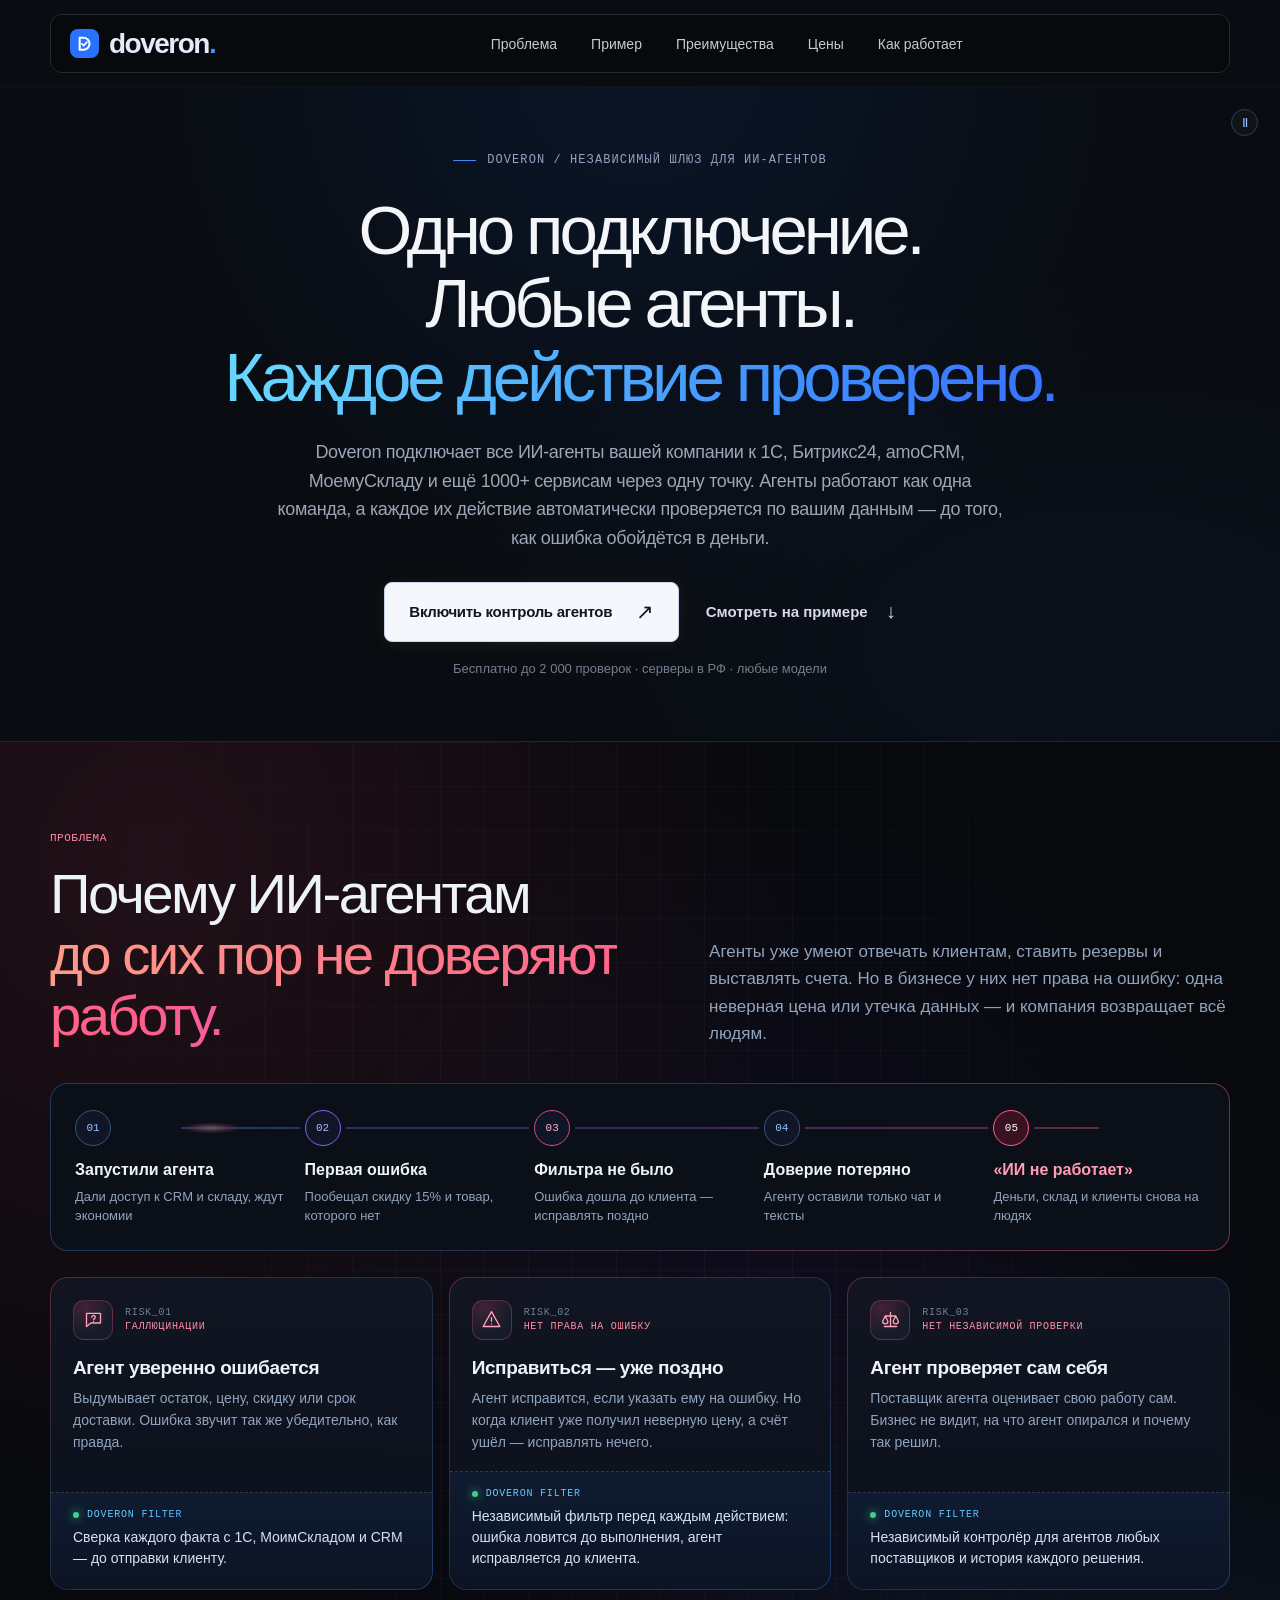
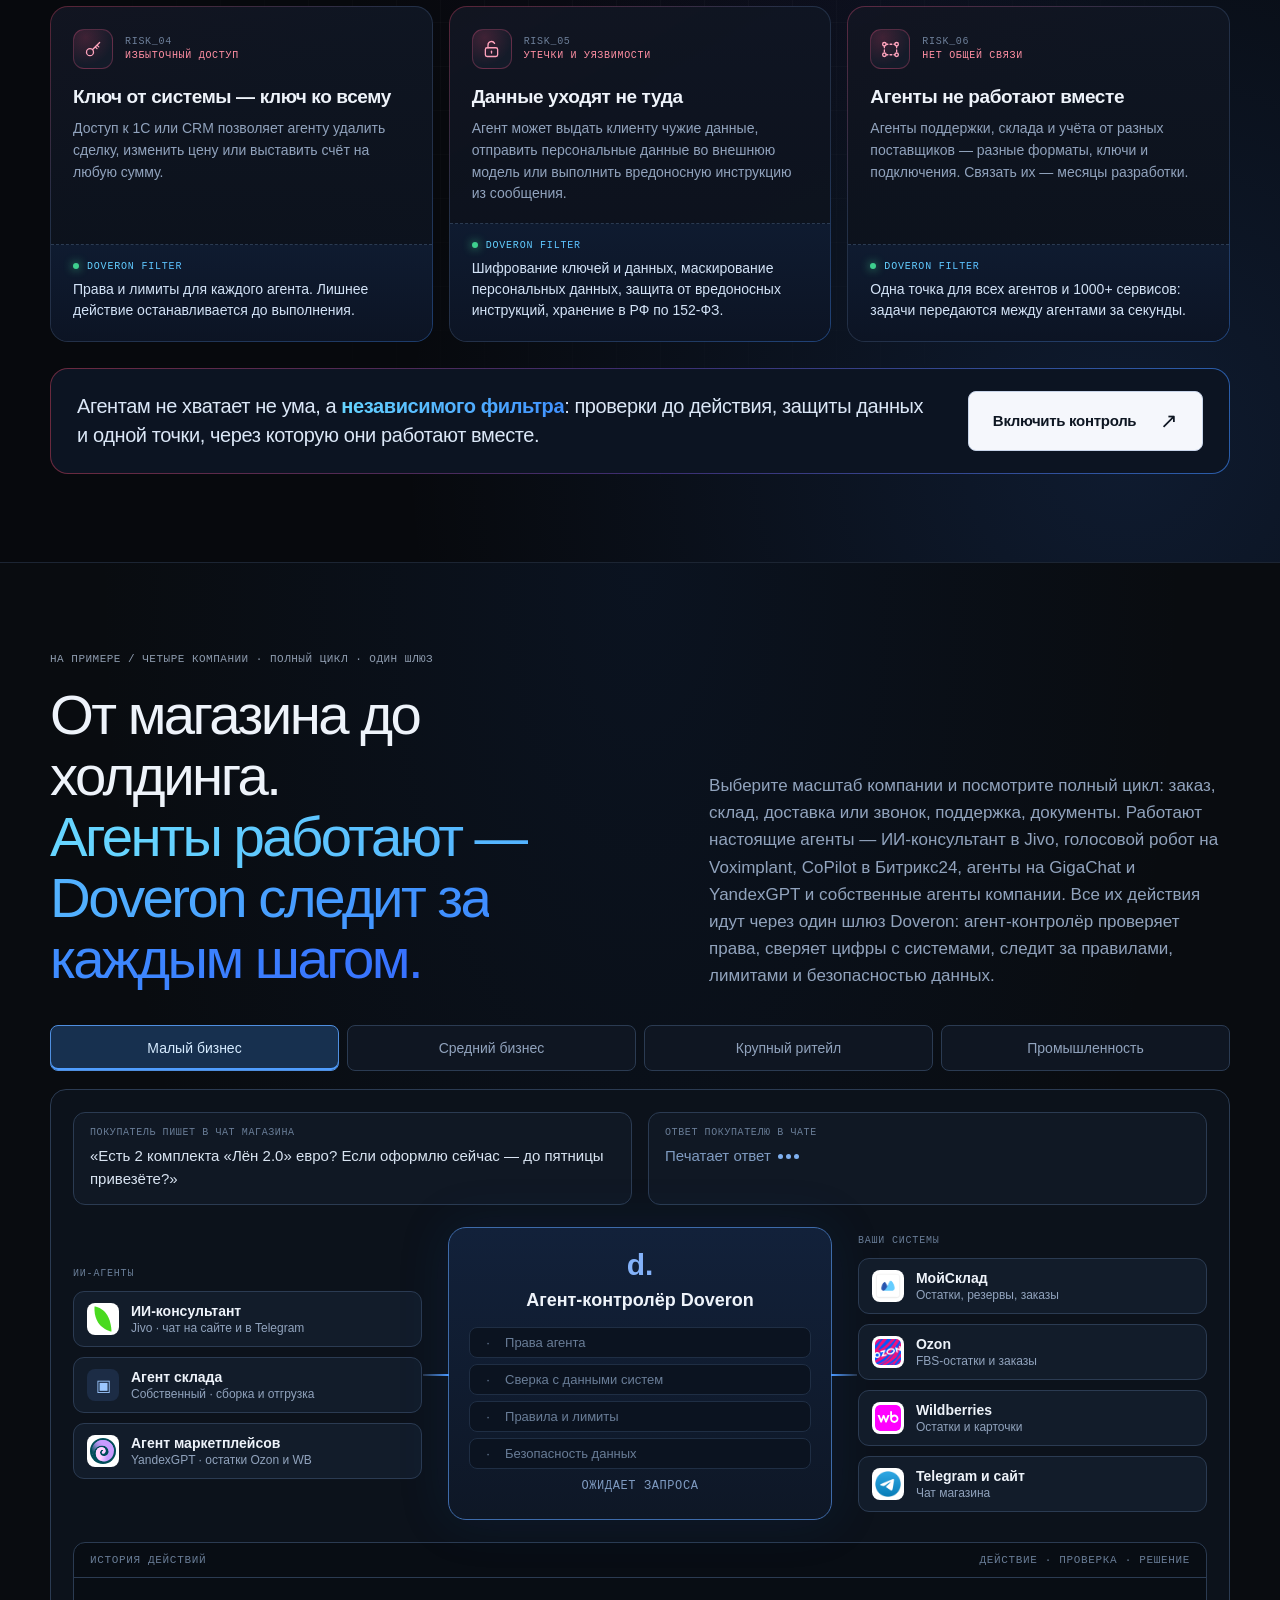
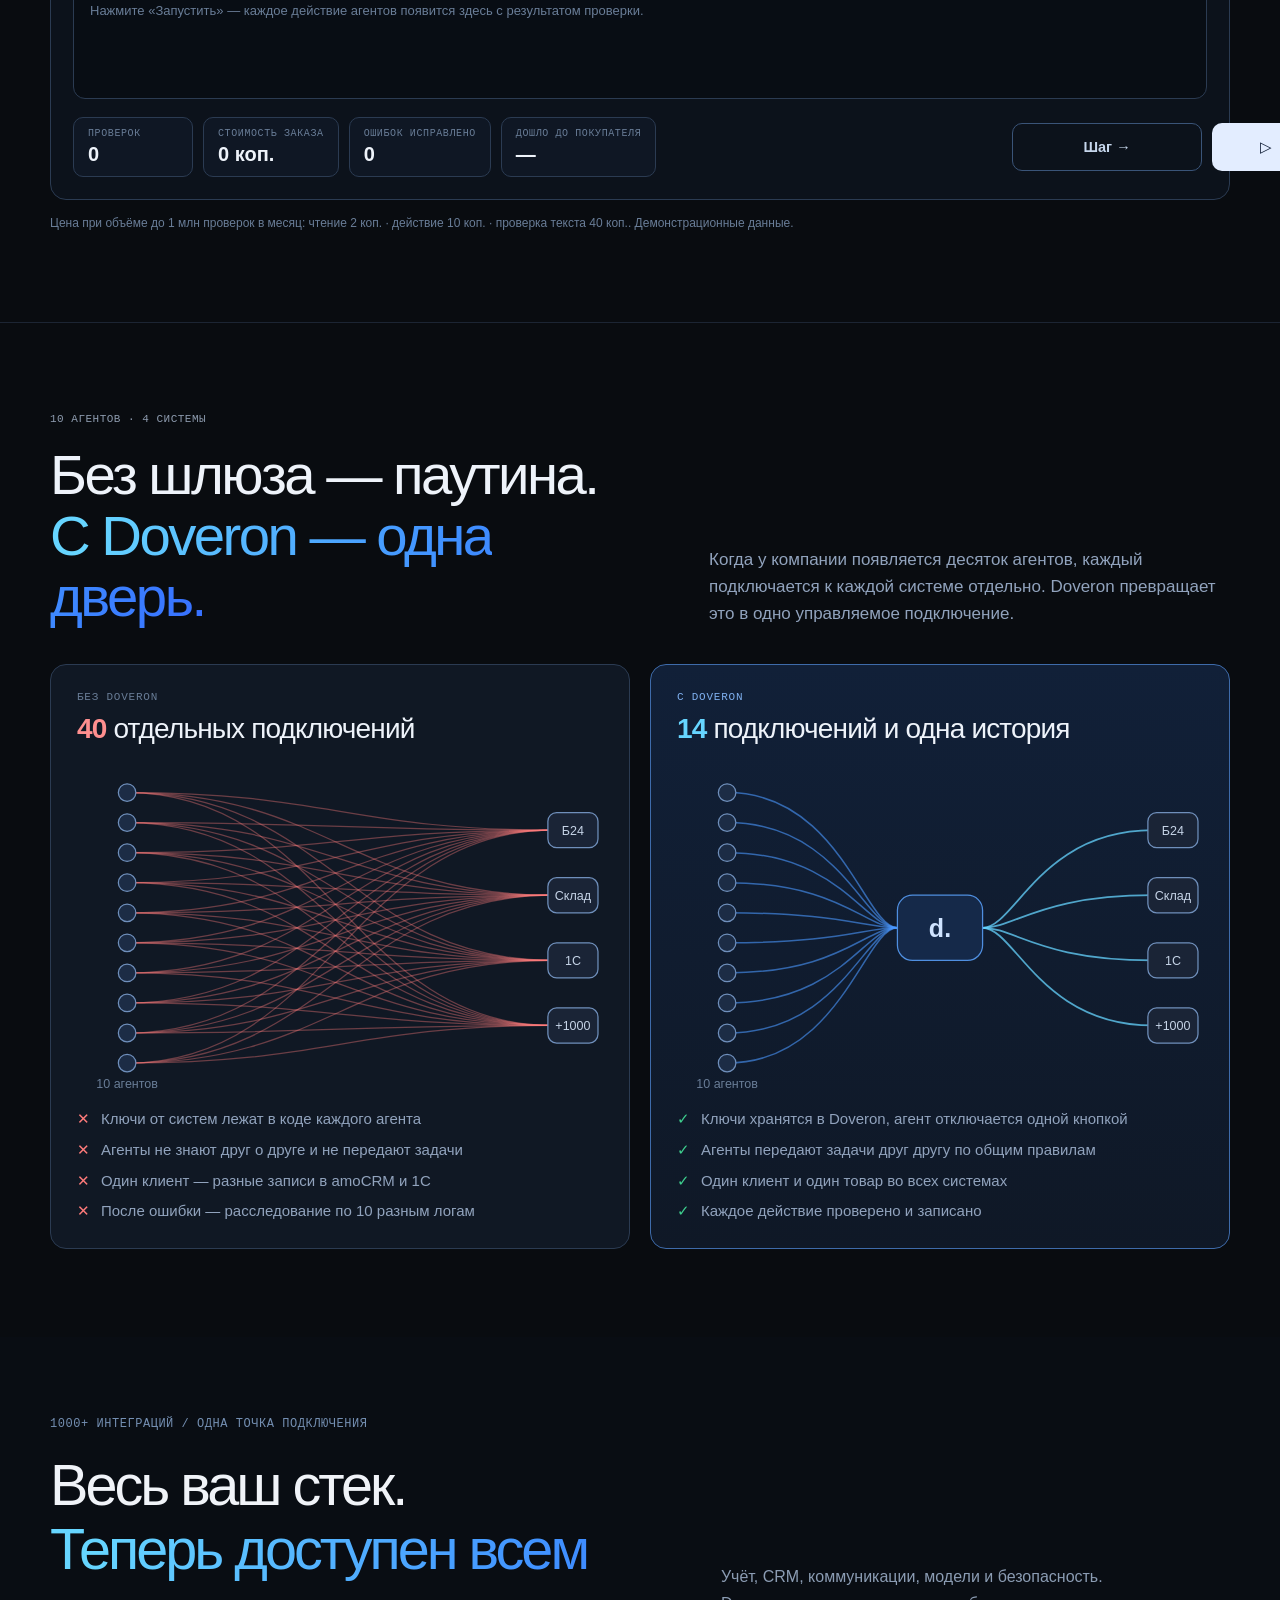
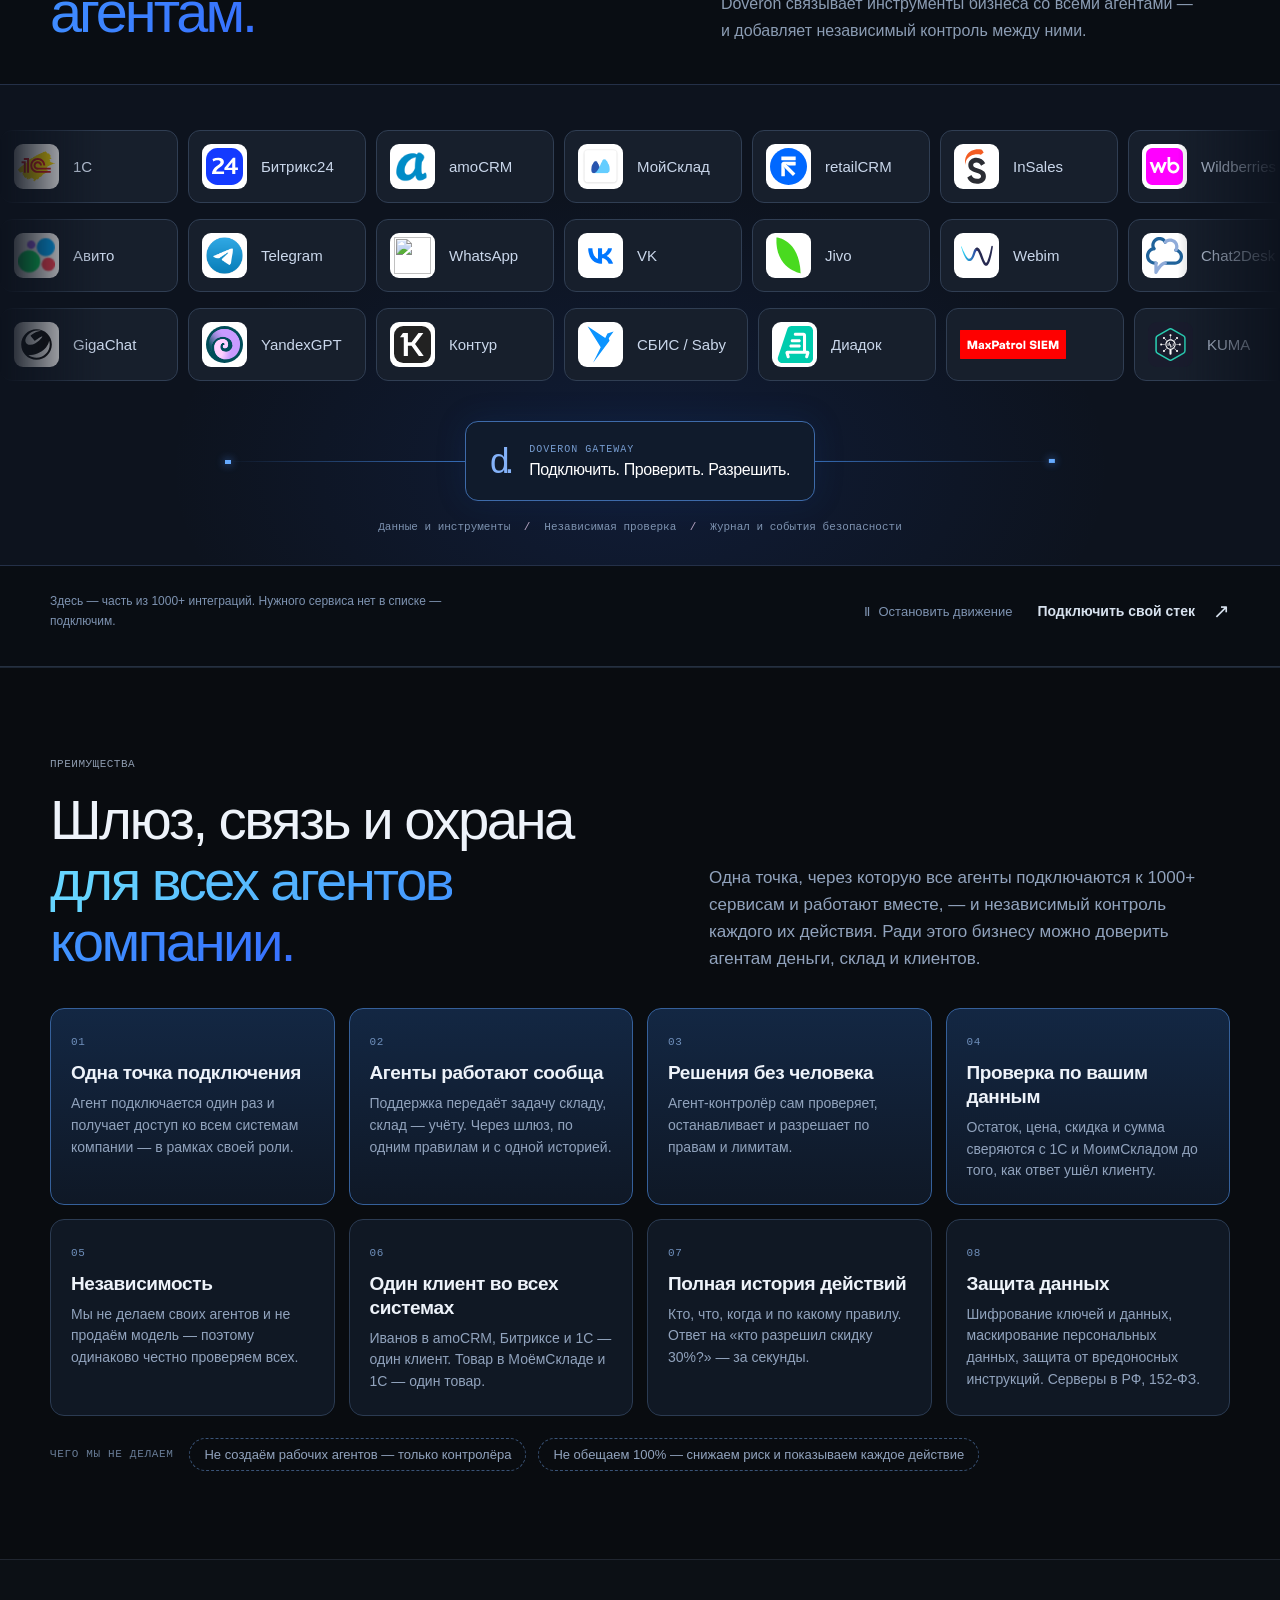
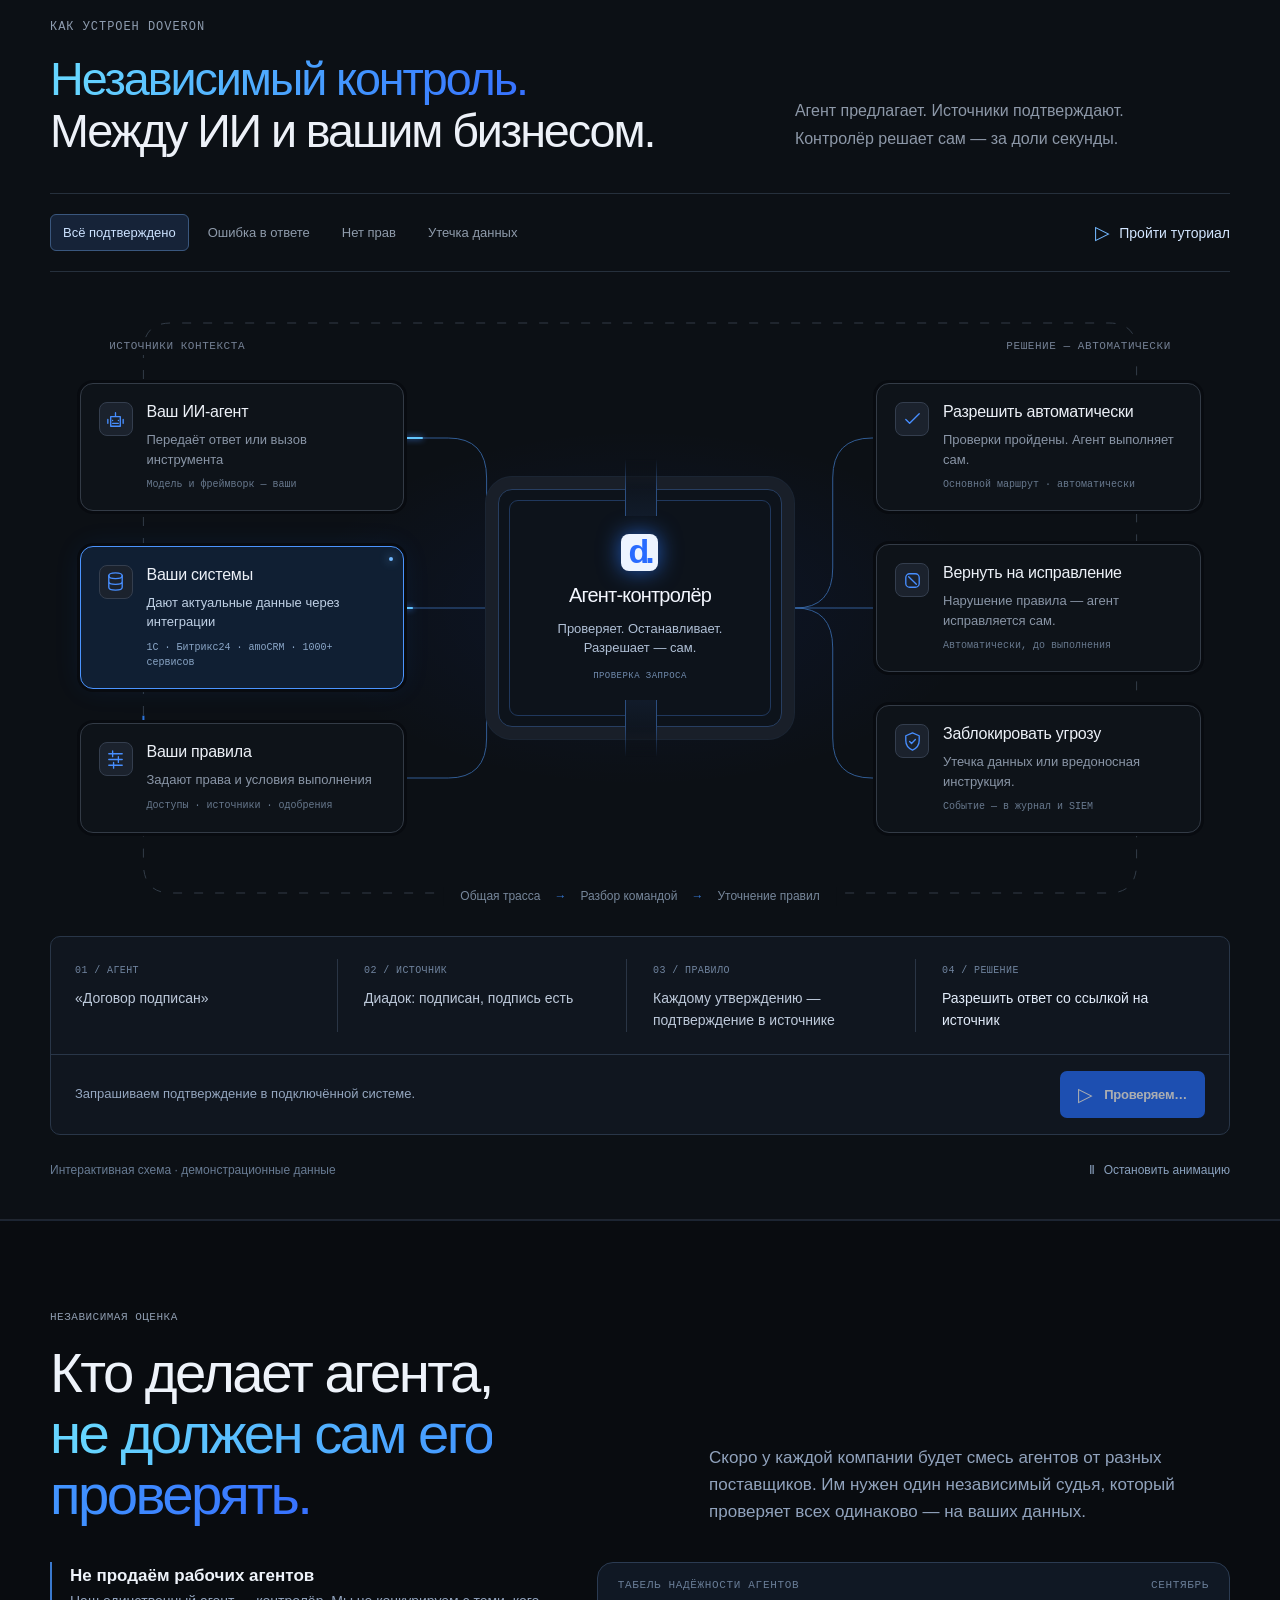
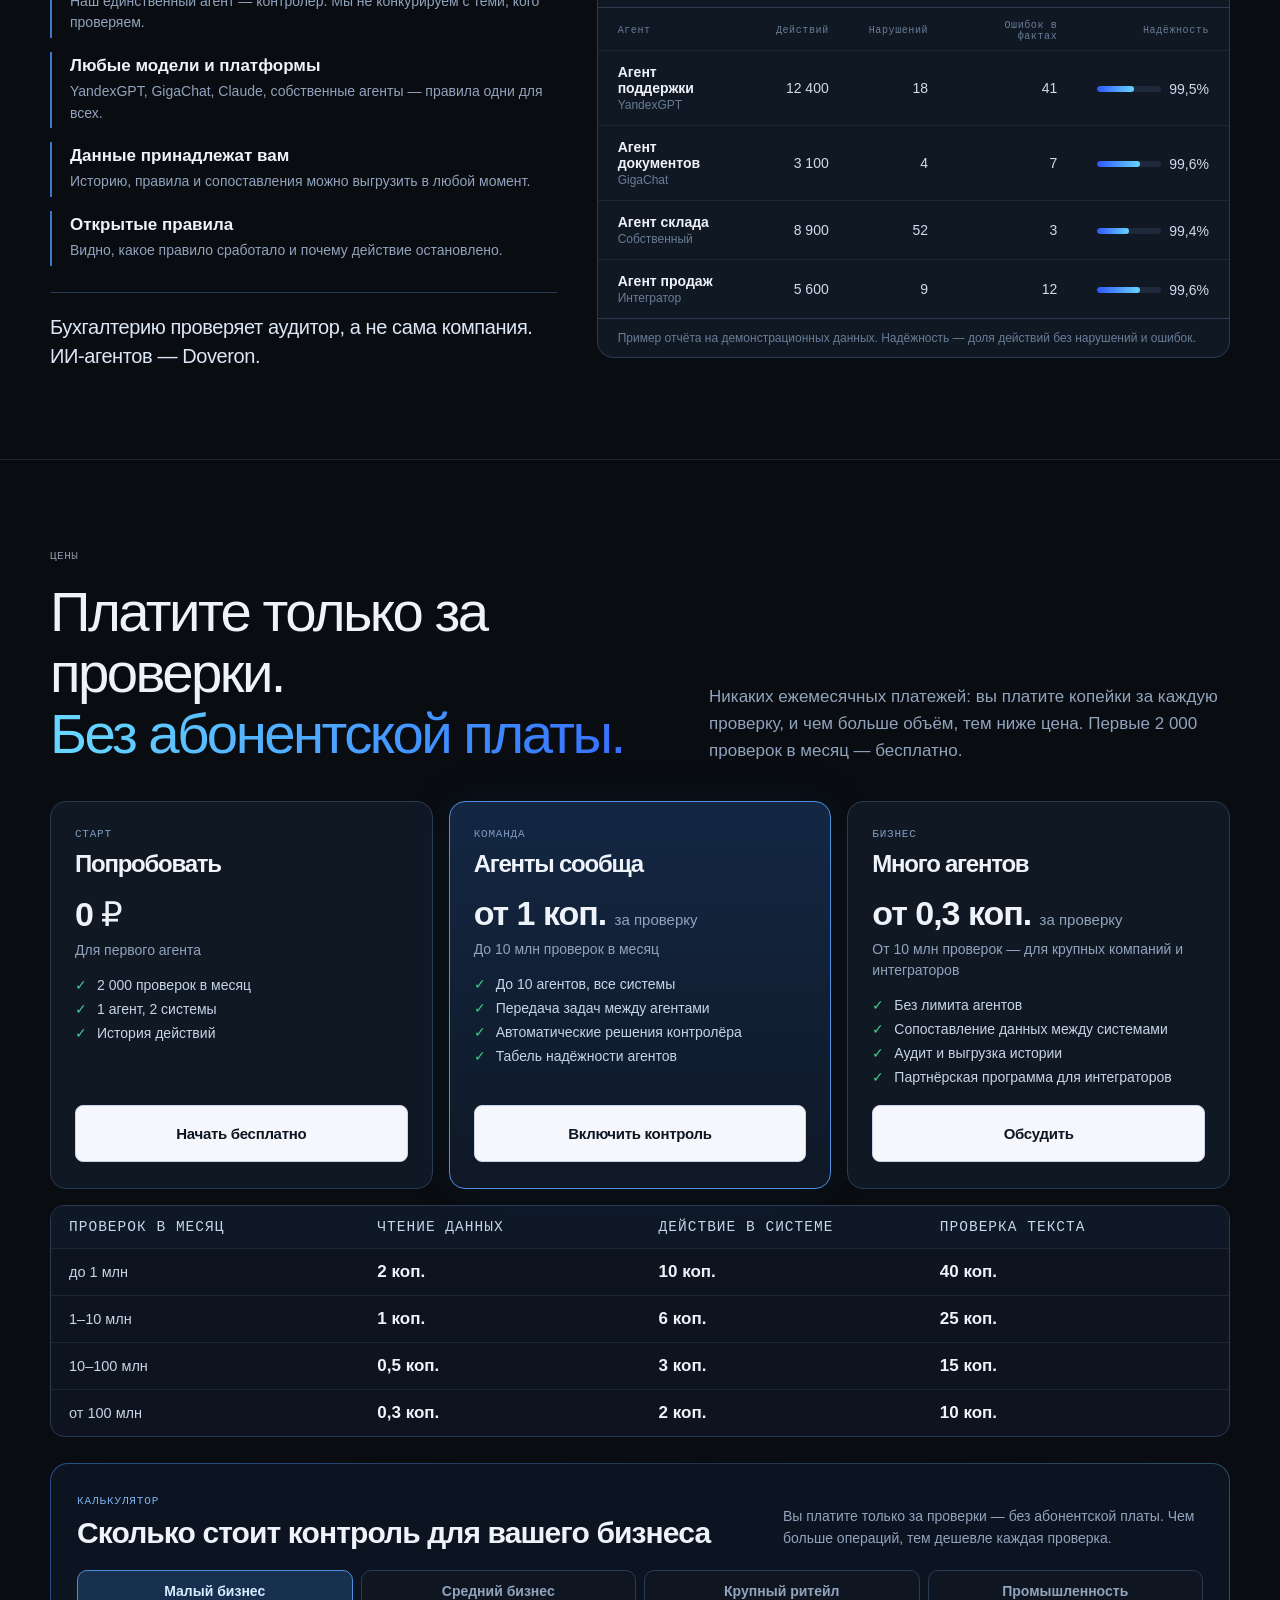
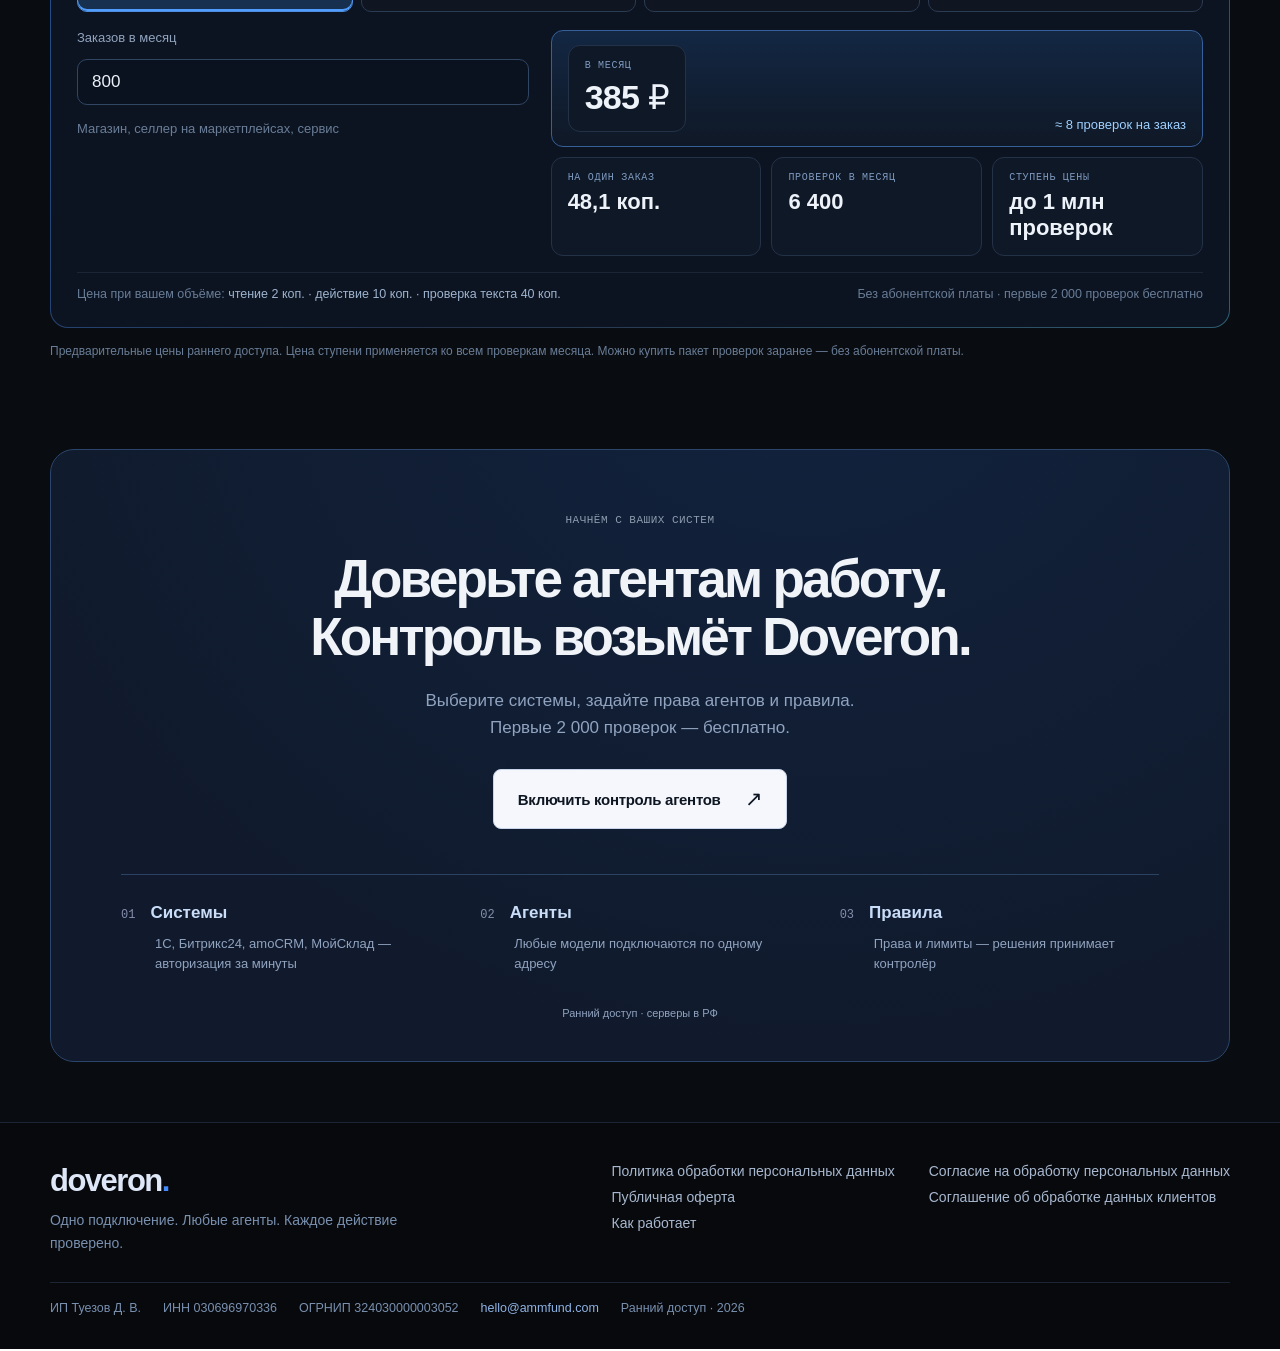
==== commit aa363ee6: "Цены только за проверки, ступени по объёму, без абонентской платы Co-Authored-By: Claude Opus 5.5 <n" ====
--- a/index.html
+++ b/index.html
@@ -1,6 +1,6 @@
-<!DOCTYPE html><html lang="ru"><head><meta charset="UTF-8"><meta name="viewport" content="width=device-width, initial-scale=1"><title>Doveron — независимый шлюз для ИИ-агентов бизнеса</title><meta name="description" content="Все ИИ-агенты компании подключаются к 1С, Битрикс24, amoCRM и МоемуСкладу через Doveron, работают сообща, а каждое их действие проверяется по вашим данным."><meta name="theme-color" content="#090c10"><link rel="icon" type="image/svg+xml" href="data:image/svg+xml,%3Csvg xmlns='http://www.w3.org/2000/svg' viewBox='0 0 64 64'%3E%3Crect width='64' height='64' rx='16' fill='%232872ff'/%3E%3Cpath d='M19 15h11a17 17 0 0 1 0 34H19z' fill='none' stroke='white' stroke-width='6' stroke-linejoin='round'/%3E%3Cpath d='m25.5 32.5 5 5 9-10' fill='none' stroke='white' stroke-width='5' stroke-linecap='round' stroke-linejoin='round'/%3E%3C/svg%3E"><link rel="stylesheet" href="styles.css?v=2026092613443"><link rel="stylesheet" href="system.css?v=2026092613443"><link rel="stylesheet" href="platform.css?v=2026092613494"><link rel="stylesheet" href="calc.css?v=2026092613443"></head><body class="electric-theme"><a class="skip" href="#main">К содержанию</a><header class="header tech-header"><div class="nav wrap"><a class="brand" href="index.html" aria-label="Doveron — на главную"><span class="brand-mark" aria-hidden="true"><svg viewBox="0 0 64 64" aria-hidden="true"><path d="M19 15h11a17 17 0 0 1 0 34H19z" fill="none" stroke="#fff" stroke-width="6" stroke-linejoin="round"/><path d="m25.5 32.5 5 5 9-10" fill="none" stroke="#fff" stroke-width="5" stroke-linecap="round" stroke-linejoin="round"/></svg></span>doveron<span class="brand-dot">.</span></a><nav id="main-nav" aria-label="Основная навигация"><a href="index.html#pain">Проблема</a><a href="index.html#example">Пример</a><a href="index.html#problems">Преимущества</a><a href="index.html#pricing">Цены</a><a href="how-it-works.html">Как работает</a></nav><button class="menu-toggle" aria-label="Открыть меню" aria-expanded="false" aria-controls="main-nav"><span></span><span></span></button></div></header>
+<!DOCTYPE html><html lang="ru"><head><meta charset="UTF-8"><meta name="viewport" content="width=device-width, initial-scale=1"><title>Doveron — независимый шлюз для ИИ-агентов бизнеса</title><meta name="description" content="Все ИИ-агенты компании подключаются к 1С, Битрикс24, amoCRM и МоемуСкладу через Doveron, работают сообща, а каждое их действие проверяется по вашим данным."><meta name="theme-color" content="#090c10"><link rel="icon" type="image/svg+xml" href="data:image/svg+xml,%3Csvg xmlns='http://www.w3.org/2000/svg' viewBox='0 0 64 64'%3E%3Crect width='64' height='64' rx='16' fill='%232872ff'/%3E%3Cpath d='M19 15h11a17 17 0 0 1 0 34H19z' fill='none' stroke='white' stroke-width='6' stroke-linejoin='round'/%3E%3Cpath d='m25.5 32.5 5 5 9-10' fill='none' stroke='white' stroke-width='5' stroke-linecap='round' stroke-linejoin='round'/%3E%3C/svg%3E"><link rel="stylesheet" href="styles.css?v=2026092614015"><link rel="stylesheet" href="system.css?v=2026092614015"><link rel="stylesheet" href="platform.css?v=2026092614015"><link rel="stylesheet" href="calc.css?v=2026092614015"></head><body class="electric-theme"><a class="skip" href="#main">К содержанию</a><header class="header tech-header"><div class="nav wrap"><a class="brand" href="index.html" aria-label="Doveron — на главную"><span class="brand-mark" aria-hidden="true"><svg viewBox="0 0 64 64" aria-hidden="true"><path d="M19 15h11a17 17 0 0 1 0 34H19z" fill="none" stroke="#fff" stroke-width="6" stroke-linejoin="round"/><path d="m25.5 32.5 5 5 9-10" fill="none" stroke="#fff" stroke-width="5" stroke-linecap="round" stroke-linejoin="round"/></svg></span>doveron<span class="brand-dot">.</span></a><nav id="main-nav" aria-label="Основная навигация"><a href="index.html#pain">Проблема</a><a href="index.html#example">Пример</a><a href="index.html#problems">Преимущества</a><a href="index.html#pricing">Цены</a><a href="how-it-works.html">Как работает</a></nav><button class="menu-toggle" aria-label="Открыть меню" aria-expanded="false" aria-controls="main-nav"><span></span><span></span></button></div></header>
 <main id="main">
 <section class="hero-stage tech-hero"><div class="aurora" aria-hidden="true"></div><button class="motion-toggle hero-motion" aria-label="Приостановить анимацию" aria-pressed="false"><span aria-hidden="true">Ⅱ</span></button><div class="hero-grid wrap">
 <div class="hero-copy"><div class="kicker"><span class="kicker-line"></span> DOVERON / НЕЗАВИСИМЫЙ ШЛЮЗ ДЛЯ ИИ-АГЕНТОВ</div><h1>Одно подключение. <br>Любые агенты. <br><span class="gradient-text">Каждое действие проверено.</span></h1><p>Doveron подключает все ИИ-агенты вашей компании к 1С, Битрикс24, amoCRM, МоемуСкладу и ещё 1000+ сервисам через одну точку. Агенты работают как одна команда, а каждое их действие автоматически проверяется по вашим данным — до того, как ошибка обойдётся в деньги.</p><div class="hero-actions"><button class="button dark" data-audit>Включить контроль агентов <span aria-hidden="true">↗</span></button><a class="plain-link" href="#example">Смотреть на примере <span aria-hidden="true">↓</span></a></div><div class="hero-note">Бесплатно до 2 000 проверок · серверы в РФ · любые модели</div></div>
-</div></section><section class="vx vx-section pain" id="pain"><div class="wrap"><div class="vx-head"><div><span class="kicker">ПРОБЛЕМА</span><h2>Почему ИИ-агентам <br><span class="gradient-warn">до сих пор не доверяют работу.</span></h2></div><p>Агенты уже умеют отвечать клиентам, ставить резервы и выставлять счета. Но в бизнесе у них нет права на ошибку: одна неверная цена или утечка данных — и компания возвращает всё людям.</p></div><div class="loop"><span class="loop-track" aria-hidden="true"><i></i></span><div><span class="loop-dot">01</span><strong>Запустили агента</strong><p>Дали доступ к CRM и складу, ждут экономии</p></div><div><span class="loop-dot">02</span><strong>Первая ошибка</strong><p>Пообещал скидку 15% и товар, которого нет</p></div><div><span class="loop-dot">03</span><strong>Фильтра не было</strong><p>Ошибка дошла до клиента — исправлять поздно</p></div><div><span class="loop-dot">04</span><strong>Доверие потеряно</strong><p>Агенту оставили только чат и тексты</p></div><div><span class="loop-dot">05</span><strong>«ИИ не работает»</strong><p>Деньги, склад и клиенты снова на людях</p></div></div><div class="risk-grid"><article class="risk" style="--i:0"><div class="risk-top"><span class="risk-ico"><svg viewBox="0 0 24 24" fill="none" stroke="currentColor" stroke-width="1.5" stroke-linecap="round" stroke-linejoin="round" aria-hidden="true"><path d="M4 5h16v11H9l-5 4z"/><path d="M10 9.5a2 2 0 1 1 2.8 1.8c-.5.3-.8.7-.8 1.2M12 14.5h.01"/></svg></span><span class="risk-tag"><b>RISK_01</b>ГАЛЛЮЦИНАЦИИ</span></div><h3>Агент уверенно ошибается</h3><p>Выдумывает остаток, цену, скидку или срок доставки. Ошибка звучит так же убедительно, как правда.</p><div class="risk-fix"><span>DOVERON FILTER</span><p>Сверка каждого факта с 1С, МоимСкладом и CRM — до отправки клиенту.</p></div></article><article class="risk" style="--i:1"><div class="risk-top"><span class="risk-ico"><svg viewBox="0 0 24 24" fill="none" stroke="currentColor" stroke-width="1.5" stroke-linecap="round" stroke-linejoin="round" aria-hidden="true"><path d="M12 3 2.5 20h19z"/><path d="M12 10v4M12 17h.01"/></svg></span><span class="risk-tag"><b>RISK_02</b>НЕТ ПРАВА НА ОШИБКУ</span></div><h3>Исправиться — уже поздно</h3><p>Агент исправится, если указать ему на ошибку. Но когда клиент уже получил неверную цену, а счёт ушёл — исправлять нечего.</p><div class="risk-fix"><span>DOVERON FILTER</span><p>Независимый фильтр перед каждым действием: ошибка ловится до выполнения, агент исправляется до клиента.</p></div></article><article class="risk" style="--i:2"><div class="risk-top"><span class="risk-ico"><svg viewBox="0 0 24 24" fill="none" stroke="currentColor" stroke-width="1.5" stroke-linecap="round" stroke-linejoin="round" aria-hidden="true"><path d="M12 4v16M5 20h14M6 8h12M6 8l-3 6a3 3 0 0 0 6 0zM18 8l-3 6a3 3 0 0 0 6 0z"/></svg></span><span class="risk-tag"><b>RISK_03</b>НЕТ НЕЗАВИСИМОЙ ПРОВЕРКИ</span></div><h3>Агент проверяет сам себя</h3><p>Поставщик агента оценивает свою работу сам. Бизнес не видит, на что агент опирался и почему так решил.</p><div class="risk-fix"><span>DOVERON FILTER</span><p>Независимый контролёр для агентов любых поставщиков и история каждого решения.</p></div></article><article class="risk" style="--i:3"><div class="risk-top"><span class="risk-ico"><svg viewBox="0 0 24 24" fill="none" stroke="currentColor" stroke-width="1.5" stroke-linecap="round" stroke-linejoin="round" aria-hidden="true"><circle cx="8" cy="15" r="4"/><path d="m11 12 8-8M16 7l2 2M14 9l2 2"/></svg></span><span class="risk-tag"><b>RISK_04</b>ИЗБЫТОЧНЫЙ ДОСТУП</span></div><h3>Ключ от системы — ключ ко всему</h3><p>Доступ к 1С или CRM позволяет агенту удалить сделку, изменить цену или выставить счёт на любую сумму.</p><div class="risk-fix"><span>DOVERON FILTER</span><p>Права и лимиты для каждого агента. Лишнее действие останавливается до выполнения.</p></div></article><article class="risk" style="--i:4"><div class="risk-top"><span class="risk-ico"><svg viewBox="0 0 24 24" fill="none" stroke="currentColor" stroke-width="1.5" stroke-linecap="round" stroke-linejoin="round" aria-hidden="true"><rect x="5" y="10" width="14" height="10" rx="2"/><path d="M8 10V7a4 4 0 0 1 7.5-2"/><path d="M12 14v2"/></svg></span><span class="risk-tag"><b>RISK_05</b>УТЕЧКИ И УЯЗВИМОСТИ</span></div><h3>Данные уходят не туда</h3><p>Агент может выдать клиенту чужие данные, отправить персональные данные во внешнюю модель или выполнить вредоносную инструкцию из сообщения.</p><div class="risk-fix"><span>DOVERON FILTER</span><p>Шифрование ключей и данных, маскирование персональных данных, защита от вредоносных инструкций, хранение в РФ по 152-ФЗ.</p></div></article><article class="risk" style="--i:5"><div class="risk-top"><span class="risk-ico"><svg viewBox="0 0 24 24" fill="none" stroke="currentColor" stroke-width="1.5" stroke-linecap="round" stroke-linejoin="round" aria-hidden="true"><circle cx="5" cy="6" r="2"/><circle cx="19" cy="6" r="2"/><circle cx="5" cy="18" r="2"/><circle cx="19" cy="18" r="2"/><path d="M7 6h10M7 18h10M5 8v8M19 8v8" stroke-dasharray="2 2.5"/></svg></span><span class="risk-tag"><b>RISK_06</b>НЕТ ОБЩЕЙ СВЯЗИ</span></div><h3>Агенты не работают вместе</h3><p>Агенты поддержки, склада и учёта от разных поставщиков — разные форматы, ключи и подключения. Связать их — месяцы разработки.</p><div class="risk-fix"><span>DOVERON FILTER</span><p>Одна точка для всех агентов и 1000+ сервисов: задачи передаются между агентами за секунды.</p></div></article></div><div class="pain-result"><p>Агентам не хватает не ума, а <b>независимого фильтра</b>: проверки до действия, защиты данных и одной точки, через которую они работают вместе.</p><button class="button dark" data-audit>Включить контроль <span aria-hidden="true">↗</span></button></div></div></section><section class="vx vx-section ex" id="example"><div class="wrap"><div class="vx-head"><div><span class="kicker">НА ПРИМЕРЕ / ЧЕТЫРЕ КОМПАНИИ · ПОЛНЫЙ ЦИКЛ · ОДИН ШЛЮЗ</span><h2>От магазина до холдинга. <br><span class="gradient-text">Агенты работают — Doveron следит за каждым шагом.</span></h2></div><p>Выберите масштаб компании и посмотрите полный цикл: заказ, склад, доставка или звонок, поддержка, документы. Работают настоящие агенты — ИИ-консультант в Jivo, голосовой робот на Voximplant, CoPilot в Битрикс24, агенты на GigaChat и YandexGPT и собственные агенты компании. Все их действия идут через один шлюз Doveron: агент-контролёр проверяет права, сверяет цифры с системами, следит за правилами, лимитами и безопасностью данных.</p></div><div data-ex><div class="ex-tabs" role="tablist" aria-label="Масштаб компании"><button role="tab" aria-selected="true" data-ex-case="small">Малый бизнес</button><button role="tab" aria-selected="false" tabindex="-1" data-ex-case="mid">Средний бизнес</button><button role="tab" aria-selected="false" tabindex="-1" data-ex-case="retail">Крупный ритейл</button><button role="tab" aria-selected="false" tabindex="-1" data-ex-case="industry">Промышленность</button></div><div class="ex-board"><div class="ex-client"><div class="ex-bubble" data-ex-in><span></span><p></p></div><div class="ex-bubble is-empty" data-ex-out><span></span><p></p></div></div><div class="ex-grid"><div class="ex-col ex-col-agents"><b>ИИ-АГЕНТЫ</b></div><div class="ex-hub" data-ex-hub><span class="ex-hub-mark" aria-hidden="true">d.</span><strong>Агент-контролёр Doveron</strong><div class="ex-hub-steps"><div data-hub="rights"><i>·</i>Права агента</div><div data-hub="data"><i>·</i>Сверка с данными систем</div><div data-hub="rule"><i>·</i>Правила и лимиты</div><div data-hub="sec"><i>·</i>Безопасность данных</div></div><div class="ex-hub-verdict" data-ex-verdict>ОЖИДАЕТ ЗАПРОСА</div></div><div class="ex-col ex-col-systems"><b>ВАШИ СИСТЕМЫ</b></div></div><div class="ex-log"><div class="ex-log-head"><span>ИСТОРИЯ ДЕЙСТВИЙ</span><span>ДЕЙСТВИЕ · ПРОВЕРКА · РЕШЕНИЕ</span></div><ol data-ex-log></ol></div><div class="ex-foot"><div class="ex-sum"><div><span>ПРОВЕРОК</span><strong data-sum-checks>0</strong></div><div><span data-sum-cost-label>СТОИМОСТЬ ЗАКАЗА</span><strong data-sum-cost>0 ₽</strong></div><div><span>ОШИБОК ИСПРАВЛЕНО</span><strong data-sum-fixed>0</strong></div><div><span data-sum-leak-label>ДОШЛО ДО КЛИЕНТА</span><strong data-sum-leak>—</strong></div></div><div class="ex-controls"><button class="ex-step" data-ex-next>Шаг →</button><button class="ex-play" data-ex-play><span aria-hidden="true">▷</span><span>Запустить</span></button></div></div><p class="visually-hidden" role="status" aria-live="polite" data-ex-live></p></div><p class="ex-note" data-ex-note>Тариф для малого бизнеса: чтение 0,04 ₽ · действие 0,20 ₽ · проверка текста 0,36 ₽. Демонстрационные данные.</p></div></div></section><section class="vx vx-section" id="before-after"><div class="wrap"><div class="vx-head"><div><span class="kicker">10 АГЕНТОВ · 4 СИСТЕМЫ</span><h2>Без шлюза — паутина. <br><span class="gradient-text">С Doveron — одна дверь.</span></h2></div><p>Когда у компании появляется десяток агентов, каждый подключается к каждой системе отдельно. Doveron превращает это в одно управляемое подключение.</p></div><div class="ba-grid"><article class="ba-card is-bad"><span>БЕЗ DOVERON</span><h3><b>40</b> отдельных подключений</h3><svg data-ba="mesh" role="img" aria-label="10 агентов подключены к 4 системам напрямую: 40 связей"></svg><ul><li>Ключи от систем лежат в коде каждого агента</li><li>Агенты не знают друг о друге и не передают задачи</li><li>Один клиент — разные записи в amoCRM и 1С</li><li>После ошибки — расследование по 10 разным логам</li></ul></article><article class="ba-card is-good"><span>С DOVERON</span><h3><b>14</b> подключений и одна история</h3><svg data-ba="hub" role="img" aria-label="10 агентов и 4 системы подключены через один шлюз Doveron: 14 связей"></svg><ul><li>Ключи хранятся в Doveron, агент отключается одной кнопкой</li><li>Агенты передают задачи друг другу по общим правилам</li><li>Один клиент и один товар во всех системах</li><li>Каждое действие проверено и записано</li></ul></article></div></div></section><section class="integrations-section" id="integrations"><div class="wrap integration-heading"><div><span class="kicker">1000+ ИНТЕГРАЦИЙ / ОДНА ТОЧКА ПОДКЛЮЧЕНИЯ</span><h2>Весь ваш стек. <br><span class="gradient-text">Теперь доступен всем агентам.</span></h2></div><p>Учёт, CRM, коммуникации, модели и безопасность. <br>Doveron связывает инструменты бизнеса со всеми агентами — <br class="desktop-only"> и добавляет независимый контроль между ними.</p></div><div class="integration-universe"><div class="integration-glow" aria-hidden="true"></div><div tabindex="0" class="integration-lane lane-0"><div class="integration-track"><ul aria-label="Интеграции: группа 1"><li class="integration-chip"><span class="integration-icon"><img src="assets/integrations/1c.svg" alt="" width="40" height="40" loading="eager"></span><span>1С</span></li><li class="integration-chip"><span class="integration-icon"><img src="assets/integrations/bitrix24.svg" alt="" width="40" height="40" loading="eager"></span><span>Битрикс24</span></li><li class="integration-chip"><span class="integration-icon"><img src="assets/integrations/amocrm.png" alt="" width="40" height="40" loading="eager"></span><span>amoCRM</span></li><li class="integration-chip"><span class="integration-icon"><img src="assets/integrations/moysklad.png" alt="" width="40" height="40" loading="eager"></span><span>МойСклад</span></li><li class="integration-chip"><span class="integration-icon"><img src="assets/integrations/retailcrm.svg" alt="" width="40" height="40" loading="eager"></span><span>retailCRM</span></li><li class="integration-chip"><span class="integration-icon"><img src="assets/integrations/insales.svg" alt="" width="40" height="40" loading="eager"></span><span>InSales</span></li><li class="integration-chip"><span class="integration-icon"><img src="assets/integrations/wildberries.svg" alt="" width="40" height="40" loading="eager"></span><span>Wildberries</span></li><li class="integration-chip"><span class="integration-icon"><img src="assets/integrations/ozon.jpg" alt="" width="40" height="40" loading="eager"></span><span>Ozon</span></li><li class="integration-chip"><span class="integration-icon"><img src="assets/integrations/yandex-market.png" alt="" width="40" height="40" loading="eager"></span><span>Яндекс Маркет</span></li></ul><ul aria-hidden="true"><li class="integration-chip"><span class="integration-icon"><img src="assets/integrations/1c.svg" alt="" width="40" height="40" loading="eager"></span><span>1С</span></li><li class="integration-chip"><span class="integration-icon"><img src="assets/integrations/bitrix24.svg" alt="" width="40" height="40" loading="eager"></span><span>Битрикс24</span></li><li class="integration-chip"><span class="integration-icon"><img src="assets/integrations/amocrm.png" alt="" width="40" height="40" loading="eager"></span><span>amoCRM</span></li><li class="integration-chip"><span class="integration-icon"><img src="assets/integrations/moysklad.png" alt="" width="40" height="40" loading="eager"></span><span>МойСклад</span></li><li class="integration-chip"><span class="integration-icon"><img src="assets/integrations/retailcrm.svg" alt="" width="40" height="40" loading="eager"></span><span>retailCRM</span></li><li class="integration-chip"><span class="integration-icon"><img src="assets/integrations/insales.svg" alt="" width="40" height="40" loading="eager"></span><span>InSales</span></li><li class="integration-chip"><span class="integration-icon"><img src="assets/integrations/wildberries.svg" alt="" width="40" height="40" loading="eager"></span><span>Wildberries</span></li><li class="integration-chip"><span class="integration-icon"><img src="assets/integrations/ozon.jpg" alt="" width="40" height="40" loading="eager"></span><span>Ozon</span></li><li class="integration-chip"><span class="integration-icon"><img src="assets/integrations/yandex-market.png" alt="" width="40" height="40" loading="eager"></span><span>Яндекс Маркет</span></li></ul></div></div><div tabindex="0" class="integration-lane lane-1"><div class="integration-track"><ul aria-label="Интеграции: группа 2"><li class="integration-chip"><span class="integration-icon"><img src="assets/integrations/avito.png" alt="" width="40" height="40" loading="eager"></span><span>Авито</span></li><li class="integration-chip"><span class="integration-icon"><img src="assets/integrations/telegram.png" alt="" width="40" height="40" loading="eager"></span><span>Telegram</span></li><li class="integration-chip"><span class="integration-icon"><img src="assets/integrations/whatsapp.svg" alt="" width="40" height="40" loading="eager"></span><span>WhatsApp</span></li><li class="integration-chip"><span class="integration-icon"><img src="assets/integrations/vk.png" alt="" width="40" height="40" loading="eager"></span><span>VK</span></li><li class="integration-chip"><span class="integration-icon"><img src="assets/integrations/jivo.svg" alt="" width="40" height="40" loading="eager"></span><span>Jivo</span></li><li class="integration-chip"><span class="integration-icon"><img src="assets/integrations/webim.svg" alt="" width="40" height="40" loading="eager"></span><span>Webim</span></li><li class="integration-chip"><span class="integration-icon"><img src="assets/integrations/chat2desk.svg" alt="" width="40" height="40" loading="eager"></span><span>Chat2Desk</span></li><li class="integration-chip"><span class="integration-icon"><img src="assets/integrations/voximplant.ico" alt="" width="40" height="40" loading="eager"></span><span>Voximplant</span></li><li class="integration-chip"><span class="integration-icon"><img src="assets/integrations/uis.png" alt="" width="40" height="40" loading="eager"></span><span>UIS</span></li></ul><ul aria-hidden="true"><li class="integration-chip"><span class="integration-icon"><img src="assets/integrations/avito.png" alt="" width="40" height="40" loading="eager"></span><span>Авито</span></li><li class="integration-chip"><span class="integration-icon"><img src="assets/integrations/telegram.png" alt="" width="40" height="40" loading="eager"></span><span>Telegram</span></li><li class="integration-chip"><span class="integration-icon"><img src="assets/integrations/whatsapp.svg" alt="" width="40" height="40" loading="eager"></span><span>WhatsApp</span></li><li class="integration-chip"><span class="integration-icon"><img src="assets/integrations/vk.png" alt="" width="40" height="40" loading="eager"></span><span>VK</span></li><li class="integration-chip"><span class="integration-icon"><img src="assets/integrations/jivo.svg" alt="" width="40" height="40" loading="eager"></span><span>Jivo</span></li><li class="integration-chip"><span class="integration-icon"><img src="assets/integrations/webim.svg" alt="" width="40" height="40" loading="eager"></span><span>Webim</span></li><li class="integration-chip"><span class="integration-icon"><img src="assets/integrations/chat2desk.svg" alt="" width="40" height="40" loading="eager"></span><span>Chat2Desk</span></li><li class="integration-chip"><span class="integration-icon"><img src="assets/integrations/voximplant.ico" alt="" width="40" height="40" loading="eager"></span><span>Voximplant</span></li><li class="integration-chip"><span class="integration-icon"><img src="assets/integrations/uis.png" alt="" width="40" height="40" loading="eager"></span><span>UIS</span></li></ul></div></div><div tabindex="0" class="integration-lane lane-2"><div class="integration-track"><ul aria-label="Интеграции: группа 3"><li class="integration-chip"><span class="integration-icon"><img src="assets/integrations/gigachat.svg" alt="" width="40" height="40" loading="eager"></span><span>GigaChat</span></li><li class="integration-chip"><span class="integration-icon"><img src="assets/integrations/yandexgpt.svg" alt="" width="40" height="40" loading="eager"></span><span>YandexGPT</span></li><li class="integration-chip"><span class="integration-icon"><img src="assets/integrations/kontur.svg" alt="" width="40" height="40" loading="eager"></span><span>Контур</span></li><li class="integration-chip"><span class="integration-icon"><img src="assets/integrations/sbis.svg" alt="" width="40" height="40" loading="eager"></span><span>СБИС / Saby</span></li><li class="integration-chip"><span class="integration-icon"><img src="assets/integrations/diadoc.svg" alt="" width="40" height="40" loading="eager"></span><span>Диадок</span></li><li class="integration-chip"><span class="integration-icon wide-icon"><img src="assets/integrations/maxpatrol-siem.svg" alt="MaxPatrol SIEM" width="40" height="40" loading="eager"></span><span>MaxPatrol SIEM</span></li><li class="integration-chip"><span class="integration-icon dark-icon"><img src="assets/integrations/kuma.svg" alt="" width="40" height="40" loading="eager"></span><span>KUMA</span></li><li class="integration-chip"><span class="integration-icon"><img src="assets/integrations/rusiem.svg" alt="" width="40" height="40" loading="eager"></span><span>RuSIEM</span></li></ul><ul aria-hidden="true"><li class="integration-chip"><span class="integration-icon"><img src="assets/integrations/gigachat.svg" alt="" width="40" height="40" loading="eager"></span><span>GigaChat</span></li><li class="integration-chip"><span class="integration-icon"><img src="assets/integrations/yandexgpt.svg" alt="" width="40" height="40" loading="eager"></span><span>YandexGPT</span></li><li class="integration-chip"><span class="integration-icon"><img src="assets/integrations/kontur.svg" alt="" width="40" height="40" loading="eager"></span><span>Контур</span></li><li class="integration-chip"><span class="integration-icon"><img src="assets/integrations/sbis.svg" alt="" width="40" height="40" loading="eager"></span><span>СБИС / Saby</span></li><li class="integration-chip"><span class="integration-icon"><img src="assets/integrations/diadoc.svg" alt="" width="40" height="40" loading="eager"></span><span>Диадок</span></li><li class="integration-chip"><span class="integration-icon wide-icon"><img src="assets/integrations/maxpatrol-siem.svg" alt="MaxPatrol SIEM" width="40" height="40" loading="eager"></span><span>MaxPatrol SIEM</span></li><li class="integration-chip"><span class="integration-icon dark-icon"><img src="assets/integrations/kuma.svg" alt="" width="40" height="40" loading="eager"></span><span>KUMA</span></li><li class="integration-chip"><span class="integration-icon"><img src="assets/integrations/rusiem.svg" alt="" width="40" height="40" loading="eager"></span><span>RuSIEM</span></li></ul></div></div><div class="integration-convergence"><span class="convergence-line" aria-hidden="true"></span><div class="integration-hub"><span class="hub-brand">d.</span><div><span>DOVERON GATEWAY</span><strong>Подключить. Проверить. Разрешить.</strong></div><span class="hub-pulse" aria-hidden="true"></span></div><span class="convergence-line" aria-hidden="true"></span></div><div class="integration-destinations"><span>Данные и инструменты</span><span>Независимая проверка</span><span>Журнал и события безопасности</span></div></div><div class="wrap integration-bottom"><p>Здесь — часть из 1000+ интеграций. Нужного сервиса нет в списке — подключим.</p><div><button class="integration-pause" data-integration-pause aria-pressed="false">Ⅱ <span>Остановить движение</span></button><button class="plain-link" data-audit>Подключить свой стек <span aria-hidden="true">↗</span></button></div></div></section><section class="vx vx-section" id="problems"><div class="wrap"><div class="vx-head"><div><span class="kicker">ПРЕИМУЩЕСТВА</span><h2>Шлюз, связь и охрана <br><span class="gradient-text">для всех агентов компании.</span></h2></div><p>Одна точка, через которую все агенты подключаются к 1000+ сервисам и работают вместе, — и независимый контроль каждого их действия. Ради этого бизнесу можно доверить агентам деньги, склад и клиентов.</p></div><div class="adv-grid"><article class="is-key"><span>01</span><h3>Одна точка подключения</h3><p>Агент подключается один раз и получает доступ ко всем системам компании — в рамках своей роли.</p></article><article class="is-key"><span>02</span><h3>Агенты работают сообща</h3><p>Поддержка передаёт задачу складу, склад — учёту. Через шлюз, по одним правилам и с одной историей.</p></article><article class="is-key"><span>03</span><h3>Решения без человека</h3><p>Агент-контролёр сам проверяет, останавливает и разрешает по правам и лимитам.</p></article><article class="is-key"><span>04</span><h3>Проверка по вашим данным</h3><p>Остаток, цена, скидка и сумма сверяются с 1С и МоимСкладом до того, как ответ ушёл клиенту.</p></article><article><span>05</span><h3>Независимость</h3><p>Мы не делаем своих агентов и не продаём модель — поэтому одинаково честно проверяем всех.</p></article><article><span>06</span><h3>Один клиент во всех системах</h3><p>Иванов в amoCRM, Битриксе и 1С — один клиент. Товар в МоёмСкладе и 1С — один товар.</p></article><article><span>07</span><h3>Полная история действий</h3><p>Кто, что, когда и по какому правилу. Ответ на «кто разрешил скидку 30%?» — за секунды.</p></article><article><span>08</span><h3>Защита данных</h3><p>Шифрование ключей и данных, маскирование персональных данных, защита от вредоносных инструкций. Серверы в РФ, 152-ФЗ.</p></article></div><div class="adv-not"><b>ЧЕГО МЫ НЕ ДЕЛАЕМ</b><span>Не создаём рабочих агентов — только контролёра</span><span>Не обещаем 100% — снижаем риск и показываем каждое действие</span></div></div></section><section class="system-section" id="system-map" data-system data-scenario="good" data-phase="ready"><div class="wrap"><div class="system-heading"><div><span class="kicker">КАК УСТРОЕН DOVERON</span><h2><span class="gradient-text">Независимый контроль.</span><br>Между ИИ и вашим бизнесом.</h2></div><p>Агент предлагает. Источники подтверждают. <br>Контролёр решает сам — за доли секунды.</p></div><div class="system-controls"><div class="system-cases" role="tablist" aria-label="Пример работы шлюза"><button role="tab" id="system-case-good" data-system-case="good" aria-selected="true" aria-controls="system-case-panel">Всё подтверждено</button><button role="tab" id="system-case-fact" data-system-case="fact" aria-selected="false" tabindex="-1" aria-controls="system-case-panel">Ошибка в ответе</button><button role="tab" id="system-case-permission" data-system-case="permission" aria-selected="false" tabindex="-1" aria-controls="system-case-panel">Нет прав</button><button role="tab" id="system-case-offline" data-system-case="offline" aria-selected="false" tabindex="-1" aria-controls="system-case-panel">Утечка данных</button></div><button class="system-tour-start" data-tour-start><span aria-hidden="true">▷</span> Пройти туториал</button></div><div class="system-tour-panel" data-tour-panel hidden><div class="tour-copy"><span data-tour-counter>ШАГ 1 ИЗ 4</span><h3 data-tour-title>Агент предлагает ответ</h3><p data-tour-copy></p></div><div class="tour-navigation"><div class="tour-dots" role="group" aria-label="Шаг туториала"><button data-tour-step="0" aria-label="Шаг 1: запрос агента" aria-current="step">1</button><button data-tour-step="1" aria-label="Шаг 2: источник">2</button><button data-tour-step="2" aria-label="Шаг 3: правило">3</button><button data-tour-step="3" aria-label="Шаг 4: решение">4</button></div><div><button data-tour-prev>← Назад</button><button data-tour-next>Далее →</button><button data-tour-close aria-label="Закрыть туториал">×</button></div></div></div><div class="system-board"><svg class="system-wires" viewBox="0 0 1200 620" preserveAspectRatio="none" aria-hidden="true"><path class="system-loop" d="M95 480 V53 Q95 25 123 25 H1077 Q1105 25 1105 53 V565 Q1105 595 1077 595 H123 Q95 595 95 565 V480"/><path class="system-wire wire-agent" d="M360 140 H405 Q444 140 444 180 V270 Q444 310 475 310"/><path class="system-signal signal-agent" d="M360 140 H405 Q444 140 444 180 V270 Q444 310 475 310"/><path class="system-wire wire-data" d="M360 310 H475"/><path class="system-signal signal-data" d="M360 310 H475"/><path class="system-wire wire-rules" d="M360 480 H405 Q444 480 444 440 V350 Q444 310 475 310"/><path class="system-signal signal-rules" d="M360 480 H405 Q444 480 444 440 V350 Q444 310 475 310"/><path class="system-wire wire-allow" d="M725 310 H758 Q796 310 796 270 V180 Q796 140 836 140 H840"/><path class="system-signal signal-allow" d="M725 310 H758 Q796 310 796 270 V180 Q796 140 836 140 H840"/><path class="system-wire wire-block" d="M725 310 H840"/><path class="system-signal signal-block" d="M725 310 H840"/><path class="system-wire wire-human" d="M725 310 H758 Q796 310 796 350 V440 Q796 480 836 480 H840"/><path class="system-signal signal-human" d="M725 310 H758 Q796 310 796 350 V440 Q796 480 836 480 H840"/><path class="system-loop-signal" d="M95 480 V53 Q95 25 123 25 H1077 Q1105 25 1105 53 V565 Q1105 595 1077 595 H123 Q95 595 95 565 V480"/></svg><span class="system-rail-label rail-inputs">ИСТОЧНИКИ КОНТЕКСТА</span><span class="system-rail-label rail-outputs">РЕШЕНИЕ — АВТОМАТИЧЕСКИ</span><div class="system-inputs"><button class="system-node system-input" data-system-node="agent" aria-expanded="false" aria-controls="system-inspector"><span class="system-node-icon"><svg viewBox="0 0 24 24" aria-hidden="true" fill="none" stroke="currentColor" stroke-width="1.4" stroke-linecap="round" stroke-linejoin="round"><path d="M7 9h10v10H7zM12 5v4M9 13h.01M15 13h.01M9 16h6M4 12v4m16-4v4"/></svg></span><span class="system-node-content"><strong>Ваш ИИ-агент</strong><span>Передаёт ответ или вызов инструмента</span><small>Модель и фреймворк — ваши</small></span><span class="system-node-indicator" aria-hidden="true"></span></button><button class="system-node system-input" data-system-node="data" aria-expanded="false" aria-controls="system-inspector"><span class="system-node-icon"><svg viewBox="0 0 24 24" aria-hidden="true" fill="none" stroke="currentColor" stroke-width="1.4" stroke-linecap="round" stroke-linejoin="round"><ellipse cx="12" cy="6" rx="7" ry="3"/><path d="M5 6v12c0 4 14 4 14 0V6M5 12c0 4 14 4 14 0"/></svg></span><span class="system-node-content"><strong>Ваши системы</strong><span>Дают актуальные данные через интеграции</span><small>1С · Битрикс24 · amoCRM · 1000+ сервисов</small></span><span class="system-node-indicator" aria-hidden="true"></span></button><button class="system-node system-input" data-system-node="rules" aria-expanded="false" aria-controls="system-inspector"><span class="system-node-icon"><svg viewBox="0 0 24 24" aria-hidden="true" fill="none" stroke="currentColor" stroke-width="1.4" stroke-linecap="round" stroke-linejoin="round"><path d="M5 6h14M5 12h14M5 18h14M9 3v6m6 0v6m-5 0v6"/></svg></span><span class="system-node-content"><strong>Ваши правила</strong><span>Задают права и условия выполнения</span><small>Доступы · источники · одобрения</small></span><span class="system-node-indicator" aria-hidden="true"></span></button></div><button class="system-engine" data-system-node="engine" aria-expanded="false" aria-controls="system-inspector"><span class="engine-frame" aria-hidden="true"></span><span class="engine-scan" aria-hidden="true"></span><span class="engine-mark" aria-hidden="true">d.</span><strong>Агент-контролёр</strong><span>Проверяет. Останавливает. <br>Разрешает — сам.</span><small data-engine-status>НЕЗАВИСИМЫЙ КОНТУР</small></button><div class="system-outputs"><button class="system-node system-output" data-system-node="allow" aria-expanded="false" aria-controls="system-inspector"><span class="system-node-icon"><svg viewBox="0 0 24 24" aria-hidden="true" fill="none" stroke="currentColor" stroke-width="1.4" stroke-linecap="round" stroke-linejoin="round"><path d="m5 12 4 4L19 6"/></svg></span><span class="system-node-content"><strong>Разрешить автоматически</strong><span>Проверки пройдены. Агент выполняет сам.</span><small>Основной маршрут · автоматически</small></span><span class="system-node-indicator" aria-hidden="true"></span></button><button class="system-node system-output" data-system-node="block" aria-expanded="false" aria-controls="system-inspector"><span class="system-node-icon"><svg viewBox="0 0 24 24" aria-hidden="true" fill="none" stroke="currentColor" stroke-width="1.4" stroke-linecap="round" stroke-linejoin="round"><rect x="5" y="5" width="14" height="14" rx="4"/><path d="m8 8 8 8"/></svg></span><span class="system-node-content"><strong>Вернуть на исправление</strong><span>Нарушение правила — агент исправляется сам.</span><small>Автоматически, до выполнения</small></span><span class="system-node-indicator" aria-hidden="true"></span></button><button class="system-node system-output" data-system-node="human" aria-expanded="false" aria-controls="system-inspector"><span class="system-node-icon"><svg viewBox="0 0 24 24" aria-hidden="true" fill="none" stroke="currentColor" stroke-width="1.4" stroke-linecap="round" stroke-linejoin="round"><path d="M12 3 5 6v5c0 4.5 3 8.3 7 10 4-1.7 7-5.5 7-10V6z"/><path d="m9 12 2 2 4-4"/></svg></span><span class="system-node-content"><strong>Заблокировать угрозу</strong><span>Утечка данных или вредоносная инструкция.</span><small>Событие — в журнал и SIEM</small></span><span class="system-node-indicator" aria-hidden="true"></span></button></div><div class="system-loop-label"><span>Общая трасса</span><span aria-hidden="true">→</span><span>Разбор командой</span><span aria-hidden="true">→</span><span>Уточнение правил</span></div></div><aside class="system-inspector" id="system-inspector" hidden><div><span data-system-inspector-label>ВНУТРИ КОНТУРА</span><h3 data-system-inspector-title></h3><p data-system-inspector-copy></p></div><button data-system-inspector-close aria-label="Закрыть описание узла">×</button></aside><div class="system-case-panel" id="system-case-panel" role="tabpanel" aria-labelledby="system-case-good"><div class="system-case-story"><div><span>01 / АГЕНТ</span><p data-system-intent>«Договор подписан»</p></div><div><span>02 / ИСТОЧНИК</span><p data-system-evidence>Диадок: подписан, подпись есть</p></div><div><span>03 / ПРАВИЛО</span><p data-system-policy>Утверждение требует подтверждения</p></div><div class="system-case-verdict"><span>04 / РЕШЕНИЕ</span><p data-system-verdict>Разрешить ответ со ссылкой на источник</p></div></div><div class="system-playbar"><p role="status" aria-live="polite" data-system-live>Запустите пример и проследите путь запроса.</p><button class="button system-run" data-system-run><span aria-hidden="true">▷</span><span data-system-run-label>Показать поток</span></button></div></div><div class="system-foot"><span>Интерактивная схема · демонстрационные данные</span><button data-system-motion aria-pressed="false">Ⅱ <span>Остановить анимацию</span></button></div></div></section><section class="vx vx-section" id="independence"><div class="wrap"><div class="vx-head"><div><span class="kicker">НЕЗАВИСИМАЯ ОЦЕНКА</span><h2>Кто делает агента, <br><span class="gradient-text">не должен сам его проверять.</span></h2></div><p>Скоро у каждой компании будет смесь агентов от разных поставщиков. Им нужен один независимый судья, который проверяет всех одинаково — на ваших данных.</p></div><div class="ind-grid"><div><div class="ind-points"><div><strong>Не продаём рабочих агентов</strong><p>Наш единственный агент — контролёр. Мы не конкурируем с теми, кого проверяем.</p></div><div><strong>Любые модели и платформы</strong><p>YandexGPT, GigaChat, Claude, собственные агенты — правила одни для всех.</p></div><div><strong>Данные принадлежат вам</strong><p>Историю, правила и сопоставления можно выгрузить в любой момент.</p></div><div><strong>Открытые правила</strong><p>Видно, какое правило сработало и почему действие остановлено.</p></div></div><p class="ind-quote">Бухгалтерию проверяет аудитор, а не сама компания. ИИ-агентов — Doveron.</p></div><div class="score"><div class="score-head"><span>ТАБЕЛЬ НАДЁЖНОСТИ АГЕНТОВ</span><span>СЕНТЯБРЬ</span></div><table><thead><tr><th>Агент</th><th>Действий</th><th>Нарушений</th><th>Ошибок в фактах</th><th>Надёжность</th></tr></thead><tbody><tr><td><strong>Агент поддержки</strong><small>YandexGPT</small></td><td>12 400</td><td>18</td><td>41</td><td><span class="bar"><i style="--w:0.7%;--w:58%"></i>99,5%</span></td></tr><tr><td><strong>Агент документов</strong><small>GigaChat</small></td><td>3 100</td><td>4</td><td>7</td><td><span class="bar"><i style="--w:0.8%;--w:67%"></i>99,6%</span></td></tr><tr><td><strong>Агент склада</strong><small>Собственный</small></td><td>8 900</td><td>52</td><td>3</td><td><span class="bar"><i style="--w:0.6%;--w:50%"></i>99,4%</span></td></tr><tr><td><strong>Агент продаж</strong><small>Интегратор</small></td><td>5 600</td><td>9</td><td>12</td><td><span class="bar"><i style="--w:0.8%;--w:67%"></i>99,6%</span></td></tr></tbody></table><div class="score-foot">Пример отчёта на демонстрационных данных. Надёжность — доля действий без нарушений и ошибок.</div></div></div></div></section><section class="vx vx-section" id="pricing"><div class="wrap"><div class="vx-head"><div><span class="kicker">ЦЕНЫ</span><h2>Платите за проверки. <br><span class="gradient-text">Начните бесплатно.</span></h2></div><p>Подключение — за минуты, без внедренцев. В кабинете видно, сколько ошибок остановлено и на какую сумму.</p></div><div class="price-grid"><article class="price-card"><span>СТАРТ</span><h3>Попробовать</h3><div class="price">0 ₽</div><p>Для первого агента</p><ul><li>2 000 проверок в месяц</li><li>1 агент, 2 системы</li><li>История действий</li></ul><button class="button dark" data-audit>Начать бесплатно</button></article><article class="price-card is-main"><span>КОМАНДА</span><h3>Агенты сообща</h3><div class="price">от 0,015 ₽ <small>за проверку</small></div><p>Цена зависит от ниши и объёма</p><ul><li>До 10 агентов, все системы</li><li>Передача задач между агентами</li><li>Автоматические решения контролёра</li><li>Табель надёжности агентов</li></ul><button class="button dark" data-audit>Включить контроль</button></article><article class="price-card"><span>БИЗНЕС</span><h3>Много агентов</h3><div class="price">По объёму</div><p>Для компаний и интеграторов</p><ul><li>Без лимита агентов</li><li>Сопоставление данных между системами</li><li>Аудит и выгрузка истории</li><li>Партнёрская программа для интеграторов</li></ul><button class="button dark" data-audit>Обсудить</button></article></div><div class="price-units"><div><span>Чтение данных</span><strong>0,015–0,04 ₽</strong></div><div><span>Действие в системе</span><strong>0,10–0,20 ₽</strong></div><div><span>Проверка ответа по фактам</span><strong>0,20–0,36 ₽</strong></div></div><div class="calc" id="calc" data-calc><div class="calc-head"><div><span>КАЛЬКУЛЯТОР</span><h3>Сколько стоит контроль для вашего бизнеса</h3></div><p>Цена за проверку зависит от ниши и объёма: чем больше операций, тем дешевле проверка. Чтение данных почти бесплатно.</p></div><div class="calc-niches" role="group" aria-label="Тип бизнеса"><button type="button" data-niche="small" aria-pressed="true">Малый бизнес</button><button type="button" data-niche="mid" aria-pressed="false">Средний бизнес</button><button type="button" data-niche="retail" aria-pressed="false">Крупный ритейл</button><button type="button" data-niche="industry" aria-pressed="false">Промышленность</button></div><div class="calc-grid"><div class="calc-in"><label><span data-label="ops">Заказов в месяц</span><input name="ops" type="number" inputmode="numeric" min="0" step="1"></label><p class="calc-hint" data-out="hint"></p></div><div class="calc-out" aria-live="polite"><div class="is-main"><div><span>В месяц</span><strong data-out="month">—</strong></div><em data-out="mix"></em></div><div><span data-out="unit">На один заказ</span><strong data-out="order">—</strong></div><div><span>Проверок в месяц</span><strong data-out="checks">—</strong></div><div><span>Тариф</span><strong data-out="plan">—</strong></div></div></div><div class="calc-foot"><span>Цены для ниши: <b data-out="rates"></b></span><span>Без оптимизации по 0,34 ₽ за каждую проверку — <b data-out="flat"></b>, экономия <b data-out="save"></b></span></div></div><p class="price-note">Предварительный расчёт для раннего доступа. Первые 2 000 проверок в месяц — бесплатно, скидка за объём от 200 000 проверок.</p></div></section><section class="pilot-section wrap" id="pilot"><div class="pilot-wash" aria-hidden="true"></div><div class="pilot-content"><span class="kicker">НАЧНЁМ С ВАШИХ СИСТЕМ</span><h2>Доверьте агентам работу. <br>Контроль возьмёт Doveron.</h2><p>Выберите системы, задайте права агентов и правила. <br>Первые 2 000 проверок — бесплатно.</p><button class="button dark" data-audit>Включить контроль агентов <span aria-hidden="true">↗</span></button><div class="pilot-steps"><div><span>01</span><strong>Системы</strong><p>1С, Битрикс24, amoCRM, МойСклад — авторизация за минуты</p></div><div><span>02</span><strong>Агенты</strong><p>Любые модели подключаются по одному адресу</p></div><div><span>03</span><strong>Правила</strong><p>Права и лимиты — решения принимает контролёр</p></div></div><span class="pilot-note">Ранний доступ · серверы в РФ</span></div></section>
-</main><footer class="vfoot"><div class="wrap"><div class="vfoot-top"><div><a class="brand" href="index.html">doveron<span class="brand-dot">.</span></a><p>Одно подключение. Любые агенты. Каждое действие проверено.</p></div><div class="vfoot-links"><a href="legal/privacy.html">Политика обработки персональных данных</a><a href="legal/consent.html">Согласие на обработку персональных данных</a><a href="legal/offer.html">Публичная оферта</a><a href="legal/dpa.html">Соглашение об обработке данных клиентов</a><a href="how-it-works.html">Как работает</a></div></div><div class="vfoot-req"><span>ИП Туезов Д. В.</span><span>ИНН 030696970336</span><span>ОГРНИП 324030000003052</span><a href="mailto:hello@ammfund.com">hello@ammfund.com</a><span>Ранний доступ · 2026</span></div></div></footer>  <dialog id="audit-dialog" aria-labelledby="dialog-title"><button class="dialog-close" aria-label="Закрыть">×</button><span class="eyebrow">НАЧНЁМ С ВАШЕГО СЦЕНАРИЯ</span><h2 id="dialog-title">Включим контроль <br>над вашими ИИ-агентами.</h2><p>Выберем системы для подключения, источники проверки и действия, которым нужны разрешения.</p><form id="audit-form"><label>Компания<input name="company" required maxlength="120" autocomplete="organization" placeholder="Название компании"></label><label>Рабочий email<input name="email" type="email" required maxlength="180" autocomplete="email" placeholder="you@company.ru"></label><label>Сценарий интеграции<select name="scenario"><option>Подключить агентов к 1С, Битрикс24, amoCRM, МоемуСкладу</option><option>Связать нескольких агентов между собой</option><option>Права, лимиты и автоматический контроль</option><option>Проверка ответов агентов по данным</option><option>Партнёрство для интеграторов</option></select></label><label class="consent-check"><input type="checkbox" name="consent" required><span>Даю <a href="legal/consent.html" target="_blank" rel="noopener">согласие на обработку персональных данных</a> и принимаю <a href="legal/privacy.html" target="_blank" rel="noopener">политику обработки</a></span></label><p class="form-note">Демонстрационная форма: данные не отправляются. Можно скачать запрос и передать его команде продукта.</p><button class="button primary" type="submit">Скачать запрос на внедрение <span aria-hidden="true">↓</span></button><p class="form-result" role="status" hidden>Запрос подготовлен. Файл скачан на ваше устройство; данные никуда не отправлены.</p></form></dialog><script src="script.js?v=2026092613443"></script><script src="system.js?v=2026092613443"></script><script src="platform.js?v=2026092613443"></script><script src="calc.js?v=2026092613443"></script></body></html>+</div></section><section class="vx vx-section pain" id="pain"><div class="wrap"><div class="vx-head"><div><span class="kicker">ПРОБЛЕМА</span><h2>Почему ИИ-агентам <br><span class="gradient-warn">до сих пор не доверяют работу.</span></h2></div><p>Агенты уже умеют отвечать клиентам, ставить резервы и выставлять счета. Но в бизнесе у них нет права на ошибку: одна неверная цена или утечка данных — и компания возвращает всё людям.</p></div><div class="loop"><span class="loop-track" aria-hidden="true"><i></i></span><div><span class="loop-dot">01</span><strong>Запустили агента</strong><p>Дали доступ к CRM и складу, ждут экономии</p></div><div><span class="loop-dot">02</span><strong>Первая ошибка</strong><p>Пообещал скидку 15% и товар, которого нет</p></div><div><span class="loop-dot">03</span><strong>Фильтра не было</strong><p>Ошибка дошла до клиента — исправлять поздно</p></div><div><span class="loop-dot">04</span><strong>Доверие потеряно</strong><p>Агенту оставили только чат и тексты</p></div><div><span class="loop-dot">05</span><strong>«ИИ не работает»</strong><p>Деньги, склад и клиенты снова на людях</p></div></div><div class="risk-grid"><article class="risk" style="--i:0"><div class="risk-top"><span class="risk-ico"><svg viewBox="0 0 24 24" fill="none" stroke="currentColor" stroke-width="1.5" stroke-linecap="round" stroke-linejoin="round" aria-hidden="true"><path d="M4 5h16v11H9l-5 4z"/><path d="M10 9.5a2 2 0 1 1 2.8 1.8c-.5.3-.8.7-.8 1.2M12 14.5h.01"/></svg></span><span class="risk-tag"><b>RISK_01</b>ГАЛЛЮЦИНАЦИИ</span></div><h3>Агент уверенно ошибается</h3><p>Выдумывает остаток, цену, скидку или срок доставки. Ошибка звучит так же убедительно, как правда.</p><div class="risk-fix"><span>DOVERON FILTER</span><p>Сверка каждого факта с 1С, МоимСкладом и CRM — до отправки клиенту.</p></div></article><article class="risk" style="--i:1"><div class="risk-top"><span class="risk-ico"><svg viewBox="0 0 24 24" fill="none" stroke="currentColor" stroke-width="1.5" stroke-linecap="round" stroke-linejoin="round" aria-hidden="true"><path d="M12 3 2.5 20h19z"/><path d="M12 10v4M12 17h.01"/></svg></span><span class="risk-tag"><b>RISK_02</b>НЕТ ПРАВА НА ОШИБКУ</span></div><h3>Исправиться — уже поздно</h3><p>Агент исправится, если указать ему на ошибку. Но когда клиент уже получил неверную цену, а счёт ушёл — исправлять нечего.</p><div class="risk-fix"><span>DOVERON FILTER</span><p>Независимый фильтр перед каждым действием: ошибка ловится до выполнения, агент исправляется до клиента.</p></div></article><article class="risk" style="--i:2"><div class="risk-top"><span class="risk-ico"><svg viewBox="0 0 24 24" fill="none" stroke="currentColor" stroke-width="1.5" stroke-linecap="round" stroke-linejoin="round" aria-hidden="true"><path d="M12 4v16M5 20h14M6 8h12M6 8l-3 6a3 3 0 0 0 6 0zM18 8l-3 6a3 3 0 0 0 6 0z"/></svg></span><span class="risk-tag"><b>RISK_03</b>НЕТ НЕЗАВИСИМОЙ ПРОВЕРКИ</span></div><h3>Агент проверяет сам себя</h3><p>Поставщик агента оценивает свою работу сам. Бизнес не видит, на что агент опирался и почему так решил.</p><div class="risk-fix"><span>DOVERON FILTER</span><p>Независимый контролёр для агентов любых поставщиков и история каждого решения.</p></div></article><article class="risk" style="--i:3"><div class="risk-top"><span class="risk-ico"><svg viewBox="0 0 24 24" fill="none" stroke="currentColor" stroke-width="1.5" stroke-linecap="round" stroke-linejoin="round" aria-hidden="true"><circle cx="8" cy="15" r="4"/><path d="m11 12 8-8M16 7l2 2M14 9l2 2"/></svg></span><span class="risk-tag"><b>RISK_04</b>ИЗБЫТОЧНЫЙ ДОСТУП</span></div><h3>Ключ от системы — ключ ко всему</h3><p>Доступ к 1С или CRM позволяет агенту удалить сделку, изменить цену или выставить счёт на любую сумму.</p><div class="risk-fix"><span>DOVERON FILTER</span><p>Права и лимиты для каждого агента. Лишнее действие останавливается до выполнения.</p></div></article><article class="risk" style="--i:4"><div class="risk-top"><span class="risk-ico"><svg viewBox="0 0 24 24" fill="none" stroke="currentColor" stroke-width="1.5" stroke-linecap="round" stroke-linejoin="round" aria-hidden="true"><rect x="5" y="10" width="14" height="10" rx="2"/><path d="M8 10V7a4 4 0 0 1 7.5-2"/><path d="M12 14v2"/></svg></span><span class="risk-tag"><b>RISK_05</b>УТЕЧКИ И УЯЗВИМОСТИ</span></div><h3>Данные уходят не туда</h3><p>Агент может выдать клиенту чужие данные, отправить персональные данные во внешнюю модель или выполнить вредоносную инструкцию из сообщения.</p><div class="risk-fix"><span>DOVERON FILTER</span><p>Шифрование ключей и данных, маскирование персональных данных, защита от вредоносных инструкций, хранение в РФ по 152-ФЗ.</p></div></article><article class="risk" style="--i:5"><div class="risk-top"><span class="risk-ico"><svg viewBox="0 0 24 24" fill="none" stroke="currentColor" stroke-width="1.5" stroke-linecap="round" stroke-linejoin="round" aria-hidden="true"><circle cx="5" cy="6" r="2"/><circle cx="19" cy="6" r="2"/><circle cx="5" cy="18" r="2"/><circle cx="19" cy="18" r="2"/><path d="M7 6h10M7 18h10M5 8v8M19 8v8" stroke-dasharray="2 2.5"/></svg></span><span class="risk-tag"><b>RISK_06</b>НЕТ ОБЩЕЙ СВЯЗИ</span></div><h3>Агенты не работают вместе</h3><p>Агенты поддержки, склада и учёта от разных поставщиков — разные форматы, ключи и подключения. Связать их — месяцы разработки.</p><div class="risk-fix"><span>DOVERON FILTER</span><p>Одна точка для всех агентов и 1000+ сервисов: задачи передаются между агентами за секунды.</p></div></article></div><div class="pain-result"><p>Агентам не хватает не ума, а <b>независимого фильтра</b>: проверки до действия, защиты данных и одной точки, через которую они работают вместе.</p><button class="button dark" data-audit>Включить контроль <span aria-hidden="true">↗</span></button></div></div></section><section class="vx vx-section ex" id="example"><div class="wrap"><div class="vx-head"><div><span class="kicker">НА ПРИМЕРЕ / ЧЕТЫРЕ КОМПАНИИ · ПОЛНЫЙ ЦИКЛ · ОДИН ШЛЮЗ</span><h2>От магазина до холдинга. <br><span class="gradient-text">Агенты работают — Doveron следит за каждым шагом.</span></h2></div><p>Выберите масштаб компании и посмотрите полный цикл: заказ, склад, доставка или звонок, поддержка, документы. Работают настоящие агенты — ИИ-консультант в Jivo, голосовой робот на Voximplant, CoPilot в Битрикс24, агенты на GigaChat и YandexGPT и собственные агенты компании. Все их действия идут через один шлюз Doveron: агент-контролёр проверяет права, сверяет цифры с системами, следит за правилами, лимитами и безопасностью данных.</p></div><div data-ex><div class="ex-tabs" role="tablist" aria-label="Масштаб компании"><button role="tab" aria-selected="true" data-ex-case="small">Малый бизнес</button><button role="tab" aria-selected="false" tabindex="-1" data-ex-case="mid">Средний бизнес</button><button role="tab" aria-selected="false" tabindex="-1" data-ex-case="retail">Крупный ритейл</button><button role="tab" aria-selected="false" tabindex="-1" data-ex-case="industry">Промышленность</button></div><div class="ex-board"><div class="ex-client"><div class="ex-bubble" data-ex-in><span></span><p></p></div><div class="ex-bubble is-empty" data-ex-out><span></span><p></p></div></div><div class="ex-grid"><div class="ex-col ex-col-agents"><b>ИИ-АГЕНТЫ</b></div><div class="ex-hub" data-ex-hub><span class="ex-hub-mark" aria-hidden="true">d.</span><strong>Агент-контролёр Doveron</strong><div class="ex-hub-steps"><div data-hub="rights"><i>·</i>Права агента</div><div data-hub="data"><i>·</i>Сверка с данными систем</div><div data-hub="rule"><i>·</i>Правила и лимиты</div><div data-hub="sec"><i>·</i>Безопасность данных</div></div><div class="ex-hub-verdict" data-ex-verdict>ОЖИДАЕТ ЗАПРОСА</div></div><div class="ex-col ex-col-systems"><b>ВАШИ СИСТЕМЫ</b></div></div><div class="ex-log"><div class="ex-log-head"><span>ИСТОРИЯ ДЕЙСТВИЙ</span><span>ДЕЙСТВИЕ · ПРОВЕРКА · РЕШЕНИЕ</span></div><ol data-ex-log></ol></div><div class="ex-foot"><div class="ex-sum"><div><span>ПРОВЕРОК</span><strong data-sum-checks>0</strong></div><div><span data-sum-cost-label>СТОИМОСТЬ ЗАКАЗА</span><strong data-sum-cost>0 ₽</strong></div><div><span>ОШИБОК ИСПРАВЛЕНО</span><strong data-sum-fixed>0</strong></div><div><span data-sum-leak-label>ДОШЛО ДО КЛИЕНТА</span><strong data-sum-leak>—</strong></div></div><div class="ex-controls"><button class="ex-step" data-ex-next>Шаг →</button><button class="ex-play" data-ex-play><span aria-hidden="true">▷</span><span>Запустить</span></button></div></div><p class="visually-hidden" role="status" aria-live="polite" data-ex-live></p></div><p class="ex-note" data-ex-note>Цена при объёме до 1 млн проверок в месяц: чтение 2 коп. · действие 10 коп. · проверка текста 40 коп. Демонстрационные данные.</p></div></div></section><section class="vx vx-section" id="before-after"><div class="wrap"><div class="vx-head"><div><span class="kicker">10 АГЕНТОВ · 4 СИСТЕМЫ</span><h2>Без шлюза — паутина. <br><span class="gradient-text">С Doveron — одна дверь.</span></h2></div><p>Когда у компании появляется десяток агентов, каждый подключается к каждой системе отдельно. Doveron превращает это в одно управляемое подключение.</p></div><div class="ba-grid"><article class="ba-card is-bad"><span>БЕЗ DOVERON</span><h3><b>40</b> отдельных подключений</h3><svg data-ba="mesh" role="img" aria-label="10 агентов подключены к 4 системам напрямую: 40 связей"></svg><ul><li>Ключи от систем лежат в коде каждого агента</li><li>Агенты не знают друг о друге и не передают задачи</li><li>Один клиент — разные записи в amoCRM и 1С</li><li>После ошибки — расследование по 10 разным логам</li></ul></article><article class="ba-card is-good"><span>С DOVERON</span><h3><b>14</b> подключений и одна история</h3><svg data-ba="hub" role="img" aria-label="10 агентов и 4 системы подключены через один шлюз Doveron: 14 связей"></svg><ul><li>Ключи хранятся в Doveron, агент отключается одной кнопкой</li><li>Агенты передают задачи друг другу по общим правилам</li><li>Один клиент и один товар во всех системах</li><li>Каждое действие проверено и записано</li></ul></article></div></div></section><section class="integrations-section" id="integrations"><div class="wrap integration-heading"><div><span class="kicker">1000+ ИНТЕГРАЦИЙ / ОДНА ТОЧКА ПОДКЛЮЧЕНИЯ</span><h2>Весь ваш стек. <br><span class="gradient-text">Теперь доступен всем агентам.</span></h2></div><p>Учёт, CRM, коммуникации, модели и безопасность. <br>Doveron связывает инструменты бизнеса со всеми агентами — <br class="desktop-only"> и добавляет независимый контроль между ними.</p></div><div class="integration-universe"><div class="integration-glow" aria-hidden="true"></div><div tabindex="0" class="integration-lane lane-0"><div class="integration-track"><ul aria-label="Интеграции: группа 1"><li class="integration-chip"><span class="integration-icon"><img src="assets/integrations/1c.svg" alt="" width="40" height="40" loading="eager"></span><span>1С</span></li><li class="integration-chip"><span class="integration-icon"><img src="assets/integrations/bitrix24.svg" alt="" width="40" height="40" loading="eager"></span><span>Битрикс24</span></li><li class="integration-chip"><span class="integration-icon"><img src="assets/integrations/amocrm.png" alt="" width="40" height="40" loading="eager"></span><span>amoCRM</span></li><li class="integration-chip"><span class="integration-icon"><img src="assets/integrations/moysklad.png" alt="" width="40" height="40" loading="eager"></span><span>МойСклад</span></li><li class="integration-chip"><span class="integration-icon"><img src="assets/integrations/retailcrm.svg" alt="" width="40" height="40" loading="eager"></span><span>retailCRM</span></li><li class="integration-chip"><span class="integration-icon"><img src="assets/integrations/insales.svg" alt="" width="40" height="40" loading="eager"></span><span>InSales</span></li><li class="integration-chip"><span class="integration-icon"><img src="assets/integrations/wildberries.svg" alt="" width="40" height="40" loading="eager"></span><span>Wildberries</span></li><li class="integration-chip"><span class="integration-icon"><img src="assets/integrations/ozon.jpg" alt="" width="40" height="40" loading="eager"></span><span>Ozon</span></li><li class="integration-chip"><span class="integration-icon"><img src="assets/integrations/yandex-market.png" alt="" width="40" height="40" loading="eager"></span><span>Яндекс Маркет</span></li></ul><ul aria-hidden="true"><li class="integration-chip"><span class="integration-icon"><img src="assets/integrations/1c.svg" alt="" width="40" height="40" loading="eager"></span><span>1С</span></li><li class="integration-chip"><span class="integration-icon"><img src="assets/integrations/bitrix24.svg" alt="" width="40" height="40" loading="eager"></span><span>Битрикс24</span></li><li class="integration-chip"><span class="integration-icon"><img src="assets/integrations/amocrm.png" alt="" width="40" height="40" loading="eager"></span><span>amoCRM</span></li><li class="integration-chip"><span class="integration-icon"><img src="assets/integrations/moysklad.png" alt="" width="40" height="40" loading="eager"></span><span>МойСклад</span></li><li class="integration-chip"><span class="integration-icon"><img src="assets/integrations/retailcrm.svg" alt="" width="40" height="40" loading="eager"></span><span>retailCRM</span></li><li class="integration-chip"><span class="integration-icon"><img src="assets/integrations/insales.svg" alt="" width="40" height="40" loading="eager"></span><span>InSales</span></li><li class="integration-chip"><span class="integration-icon"><img src="assets/integrations/wildberries.svg" alt="" width="40" height="40" loading="eager"></span><span>Wildberries</span></li><li class="integration-chip"><span class="integration-icon"><img src="assets/integrations/ozon.jpg" alt="" width="40" height="40" loading="eager"></span><span>Ozon</span></li><li class="integration-chip"><span class="integration-icon"><img src="assets/integrations/yandex-market.png" alt="" width="40" height="40" loading="eager"></span><span>Яндекс Маркет</span></li></ul></div></div><div tabindex="0" class="integration-lane lane-1"><div class="integration-track"><ul aria-label="Интеграции: группа 2"><li class="integration-chip"><span class="integration-icon"><img src="assets/integrations/avito.png" alt="" width="40" height="40" loading="eager"></span><span>Авито</span></li><li class="integration-chip"><span class="integration-icon"><img src="assets/integrations/telegram.png" alt="" width="40" height="40" loading="eager"></span><span>Telegram</span></li><li class="integration-chip"><span class="integration-icon"><img src="assets/integrations/whatsapp.svg" alt="" width="40" height="40" loading="eager"></span><span>WhatsApp</span></li><li class="integration-chip"><span class="integration-icon"><img src="assets/integrations/vk.png" alt="" width="40" height="40" loading="eager"></span><span>VK</span></li><li class="integration-chip"><span class="integration-icon"><img src="assets/integrations/jivo.svg" alt="" width="40" height="40" loading="eager"></span><span>Jivo</span></li><li class="integration-chip"><span class="integration-icon"><img src="assets/integrations/webim.svg" alt="" width="40" height="40" loading="eager"></span><span>Webim</span></li><li class="integration-chip"><span class="integration-icon"><img src="assets/integrations/chat2desk.svg" alt="" width="40" height="40" loading="eager"></span><span>Chat2Desk</span></li><li class="integration-chip"><span class="integration-icon"><img src="assets/integrations/voximplant.ico" alt="" width="40" height="40" loading="eager"></span><span>Voximplant</span></li><li class="integration-chip"><span class="integration-icon"><img src="assets/integrations/uis.png" alt="" width="40" height="40" loading="eager"></span><span>UIS</span></li></ul><ul aria-hidden="true"><li class="integration-chip"><span class="integration-icon"><img src="assets/integrations/avito.png" alt="" width="40" height="40" loading="eager"></span><span>Авито</span></li><li class="integration-chip"><span class="integration-icon"><img src="assets/integrations/telegram.png" alt="" width="40" height="40" loading="eager"></span><span>Telegram</span></li><li class="integration-chip"><span class="integration-icon"><img src="assets/integrations/whatsapp.svg" alt="" width="40" height="40" loading="eager"></span><span>WhatsApp</span></li><li class="integration-chip"><span class="integration-icon"><img src="assets/integrations/vk.png" alt="" width="40" height="40" loading="eager"></span><span>VK</span></li><li class="integration-chip"><span class="integration-icon"><img src="assets/integrations/jivo.svg" alt="" width="40" height="40" loading="eager"></span><span>Jivo</span></li><li class="integration-chip"><span class="integration-icon"><img src="assets/integrations/webim.svg" alt="" width="40" height="40" loading="eager"></span><span>Webim</span></li><li class="integration-chip"><span class="integration-icon"><img src="assets/integrations/chat2desk.svg" alt="" width="40" height="40" loading="eager"></span><span>Chat2Desk</span></li><li class="integration-chip"><span class="integration-icon"><img src="assets/integrations/voximplant.ico" alt="" width="40" height="40" loading="eager"></span><span>Voximplant</span></li><li class="integration-chip"><span class="integration-icon"><img src="assets/integrations/uis.png" alt="" width="40" height="40" loading="eager"></span><span>UIS</span></li></ul></div></div><div tabindex="0" class="integration-lane lane-2"><div class="integration-track"><ul aria-label="Интеграции: группа 3"><li class="integration-chip"><span class="integration-icon"><img src="assets/integrations/gigachat.svg" alt="" width="40" height="40" loading="eager"></span><span>GigaChat</span></li><li class="integration-chip"><span class="integration-icon"><img src="assets/integrations/yandexgpt.svg" alt="" width="40" height="40" loading="eager"></span><span>YandexGPT</span></li><li class="integration-chip"><span class="integration-icon"><img src="assets/integrations/kontur.svg" alt="" width="40" height="40" loading="eager"></span><span>Контур</span></li><li class="integration-chip"><span class="integration-icon"><img src="assets/integrations/sbis.svg" alt="" width="40" height="40" loading="eager"></span><span>СБИС / Saby</span></li><li class="integration-chip"><span class="integration-icon"><img src="assets/integrations/diadoc.svg" alt="" width="40" height="40" loading="eager"></span><span>Диадок</span></li><li class="integration-chip"><span class="integration-icon wide-icon"><img src="assets/integrations/maxpatrol-siem.svg" alt="MaxPatrol SIEM" width="40" height="40" loading="eager"></span><span>MaxPatrol SIEM</span></li><li class="integration-chip"><span class="integration-icon dark-icon"><img src="assets/integrations/kuma.svg" alt="" width="40" height="40" loading="eager"></span><span>KUMA</span></li><li class="integration-chip"><span class="integration-icon"><img src="assets/integrations/rusiem.svg" alt="" width="40" height="40" loading="eager"></span><span>RuSIEM</span></li></ul><ul aria-hidden="true"><li class="integration-chip"><span class="integration-icon"><img src="assets/integrations/gigachat.svg" alt="" width="40" height="40" loading="eager"></span><span>GigaChat</span></li><li class="integration-chip"><span class="integration-icon"><img src="assets/integrations/yandexgpt.svg" alt="" width="40" height="40" loading="eager"></span><span>YandexGPT</span></li><li class="integration-chip"><span class="integration-icon"><img src="assets/integrations/kontur.svg" alt="" width="40" height="40" loading="eager"></span><span>Контур</span></li><li class="integration-chip"><span class="integration-icon"><img src="assets/integrations/sbis.svg" alt="" width="40" height="40" loading="eager"></span><span>СБИС / Saby</span></li><li class="integration-chip"><span class="integration-icon"><img src="assets/integrations/diadoc.svg" alt="" width="40" height="40" loading="eager"></span><span>Диадок</span></li><li class="integration-chip"><span class="integration-icon wide-icon"><img src="assets/integrations/maxpatrol-siem.svg" alt="MaxPatrol SIEM" width="40" height="40" loading="eager"></span><span>MaxPatrol SIEM</span></li><li class="integration-chip"><span class="integration-icon dark-icon"><img src="assets/integrations/kuma.svg" alt="" width="40" height="40" loading="eager"></span><span>KUMA</span></li><li class="integration-chip"><span class="integration-icon"><img src="assets/integrations/rusiem.svg" alt="" width="40" height="40" loading="eager"></span><span>RuSIEM</span></li></ul></div></div><div class="integration-convergence"><span class="convergence-line" aria-hidden="true"></span><div class="integration-hub"><span class="hub-brand">d.</span><div><span>DOVERON GATEWAY</span><strong>Подключить. Проверить. Разрешить.</strong></div><span class="hub-pulse" aria-hidden="true"></span></div><span class="convergence-line" aria-hidden="true"></span></div><div class="integration-destinations"><span>Данные и инструменты</span><span>Независимая проверка</span><span>Журнал и события безопасности</span></div></div><div class="wrap integration-bottom"><p>Здесь — часть из 1000+ интеграций. Нужного сервиса нет в списке — подключим.</p><div><button class="integration-pause" data-integration-pause aria-pressed="false">Ⅱ <span>Остановить движение</span></button><button class="plain-link" data-audit>Подключить свой стек <span aria-hidden="true">↗</span></button></div></div></section><section class="vx vx-section" id="problems"><div class="wrap"><div class="vx-head"><div><span class="kicker">ПРЕИМУЩЕСТВА</span><h2>Шлюз, связь и охрана <br><span class="gradient-text">для всех агентов компании.</span></h2></div><p>Одна точка, через которую все агенты подключаются к 1000+ сервисам и работают вместе, — и независимый контроль каждого их действия. Ради этого бизнесу можно доверить агентам деньги, склад и клиентов.</p></div><div class="adv-grid"><article class="is-key"><span>01</span><h3>Одна точка подключения</h3><p>Агент подключается один раз и получает доступ ко всем системам компании — в рамках своей роли.</p></article><article class="is-key"><span>02</span><h3>Агенты работают сообща</h3><p>Поддержка передаёт задачу складу, склад — учёту. Через шлюз, по одним правилам и с одной историей.</p></article><article class="is-key"><span>03</span><h3>Решения без человека</h3><p>Агент-контролёр сам проверяет, останавливает и разрешает по правам и лимитам.</p></article><article class="is-key"><span>04</span><h3>Проверка по вашим данным</h3><p>Остаток, цена, скидка и сумма сверяются с 1С и МоимСкладом до того, как ответ ушёл клиенту.</p></article><article><span>05</span><h3>Независимость</h3><p>Мы не делаем своих агентов и не продаём модель — поэтому одинаково честно проверяем всех.</p></article><article><span>06</span><h3>Один клиент во всех системах</h3><p>Иванов в amoCRM, Битриксе и 1С — один клиент. Товар в МоёмСкладе и 1С — один товар.</p></article><article><span>07</span><h3>Полная история действий</h3><p>Кто, что, когда и по какому правилу. Ответ на «кто разрешил скидку 30%?» — за секунды.</p></article><article><span>08</span><h3>Защита данных</h3><p>Шифрование ключей и данных, маскирование персональных данных, защита от вредоносных инструкций. Серверы в РФ, 152-ФЗ.</p></article></div><div class="adv-not"><b>ЧЕГО МЫ НЕ ДЕЛАЕМ</b><span>Не создаём рабочих агентов — только контролёра</span><span>Не обещаем 100% — снижаем риск и показываем каждое действие</span></div></div></section><section class="system-section" id="system-map" data-system data-scenario="good" data-phase="ready"><div class="wrap"><div class="system-heading"><div><span class="kicker">КАК УСТРОЕН DOVERON</span><h2><span class="gradient-text">Независимый контроль.</span><br>Между ИИ и вашим бизнесом.</h2></div><p>Агент предлагает. Источники подтверждают. <br>Контролёр решает сам — за доли секунды.</p></div><div class="system-controls"><div class="system-cases" role="tablist" aria-label="Пример работы шлюза"><button role="tab" id="system-case-good" data-system-case="good" aria-selected="true" aria-controls="system-case-panel">Всё подтверждено</button><button role="tab" id="system-case-fact" data-system-case="fact" aria-selected="false" tabindex="-1" aria-controls="system-case-panel">Ошибка в ответе</button><button role="tab" id="system-case-permission" data-system-case="permission" aria-selected="false" tabindex="-1" aria-controls="system-case-panel">Нет прав</button><button role="tab" id="system-case-offline" data-system-case="offline" aria-selected="false" tabindex="-1" aria-controls="system-case-panel">Утечка данных</button></div><button class="system-tour-start" data-tour-start><span aria-hidden="true">▷</span> Пройти туториал</button></div><div class="system-tour-panel" data-tour-panel hidden><div class="tour-copy"><span data-tour-counter>ШАГ 1 ИЗ 4</span><h3 data-tour-title>Агент предлагает ответ</h3><p data-tour-copy></p></div><div class="tour-navigation"><div class="tour-dots" role="group" aria-label="Шаг туториала"><button data-tour-step="0" aria-label="Шаг 1: запрос агента" aria-current="step">1</button><button data-tour-step="1" aria-label="Шаг 2: источник">2</button><button data-tour-step="2" aria-label="Шаг 3: правило">3</button><button data-tour-step="3" aria-label="Шаг 4: решение">4</button></div><div><button data-tour-prev>← Назад</button><button data-tour-next>Далее →</button><button data-tour-close aria-label="Закрыть туториал">×</button></div></div></div><div class="system-board"><svg class="system-wires" viewBox="0 0 1200 620" preserveAspectRatio="none" aria-hidden="true"><path class="system-loop" d="M95 480 V53 Q95 25 123 25 H1077 Q1105 25 1105 53 V565 Q1105 595 1077 595 H123 Q95 595 95 565 V480"/><path class="system-wire wire-agent" d="M360 140 H405 Q444 140 444 180 V270 Q444 310 475 310"/><path class="system-signal signal-agent" d="M360 140 H405 Q444 140 444 180 V270 Q444 310 475 310"/><path class="system-wire wire-data" d="M360 310 H475"/><path class="system-signal signal-data" d="M360 310 H475"/><path class="system-wire wire-rules" d="M360 480 H405 Q444 480 444 440 V350 Q444 310 475 310"/><path class="system-signal signal-rules" d="M360 480 H405 Q444 480 444 440 V350 Q444 310 475 310"/><path class="system-wire wire-allow" d="M725 310 H758 Q796 310 796 270 V180 Q796 140 836 140 H840"/><path class="system-signal signal-allow" d="M725 310 H758 Q796 310 796 270 V180 Q796 140 836 140 H840"/><path class="system-wire wire-block" d="M725 310 H840"/><path class="system-signal signal-block" d="M725 310 H840"/><path class="system-wire wire-human" d="M725 310 H758 Q796 310 796 350 V440 Q796 480 836 480 H840"/><path class="system-signal signal-human" d="M725 310 H758 Q796 310 796 350 V440 Q796 480 836 480 H840"/><path class="system-loop-signal" d="M95 480 V53 Q95 25 123 25 H1077 Q1105 25 1105 53 V565 Q1105 595 1077 595 H123 Q95 595 95 565 V480"/></svg><span class="system-rail-label rail-inputs">ИСТОЧНИКИ КОНТЕКСТА</span><span class="system-rail-label rail-outputs">РЕШЕНИЕ — АВТОМАТИЧЕСКИ</span><div class="system-inputs"><button class="system-node system-input" data-system-node="agent" aria-expanded="false" aria-controls="system-inspector"><span class="system-node-icon"><svg viewBox="0 0 24 24" aria-hidden="true" fill="none" stroke="currentColor" stroke-width="1.4" stroke-linecap="round" stroke-linejoin="round"><path d="M7 9h10v10H7zM12 5v4M9 13h.01M15 13h.01M9 16h6M4 12v4m16-4v4"/></svg></span><span class="system-node-content"><strong>Ваш ИИ-агент</strong><span>Передаёт ответ или вызов инструмента</span><small>Модель и фреймворк — ваши</small></span><span class="system-node-indicator" aria-hidden="true"></span></button><button class="system-node system-input" data-system-node="data" aria-expanded="false" aria-controls="system-inspector"><span class="system-node-icon"><svg viewBox="0 0 24 24" aria-hidden="true" fill="none" stroke="currentColor" stroke-width="1.4" stroke-linecap="round" stroke-linejoin="round"><ellipse cx="12" cy="6" rx="7" ry="3"/><path d="M5 6v12c0 4 14 4 14 0V6M5 12c0 4 14 4 14 0"/></svg></span><span class="system-node-content"><strong>Ваши системы</strong><span>Дают актуальные данные через интеграции</span><small>1С · Битрикс24 · amoCRM · 1000+ сервисов</small></span><span class="system-node-indicator" aria-hidden="true"></span></button><button class="system-node system-input" data-system-node="rules" aria-expanded="false" aria-controls="system-inspector"><span class="system-node-icon"><svg viewBox="0 0 24 24" aria-hidden="true" fill="none" stroke="currentColor" stroke-width="1.4" stroke-linecap="round" stroke-linejoin="round"><path d="M5 6h14M5 12h14M5 18h14M9 3v6m6 0v6m-5 0v6"/></svg></span><span class="system-node-content"><strong>Ваши правила</strong><span>Задают права и условия выполнения</span><small>Доступы · источники · одобрения</small></span><span class="system-node-indicator" aria-hidden="true"></span></button></div><button class="system-engine" data-system-node="engine" aria-expanded="false" aria-controls="system-inspector"><span class="engine-frame" aria-hidden="true"></span><span class="engine-scan" aria-hidden="true"></span><span class="engine-mark" aria-hidden="true">d.</span><strong>Агент-контролёр</strong><span>Проверяет. Останавливает. <br>Разрешает — сам.</span><small data-engine-status>НЕЗАВИСИМЫЙ КОНТУР</small></button><div class="system-outputs"><button class="system-node system-output" data-system-node="allow" aria-expanded="false" aria-controls="system-inspector"><span class="system-node-icon"><svg viewBox="0 0 24 24" aria-hidden="true" fill="none" stroke="currentColor" stroke-width="1.4" stroke-linecap="round" stroke-linejoin="round"><path d="m5 12 4 4L19 6"/></svg></span><span class="system-node-content"><strong>Разрешить автоматически</strong><span>Проверки пройдены. Агент выполняет сам.</span><small>Основной маршрут · автоматически</small></span><span class="system-node-indicator" aria-hidden="true"></span></button><button class="system-node system-output" data-system-node="block" aria-expanded="false" aria-controls="system-inspector"><span class="system-node-icon"><svg viewBox="0 0 24 24" aria-hidden="true" fill="none" stroke="currentColor" stroke-width="1.4" stroke-linecap="round" stroke-linejoin="round"><rect x="5" y="5" width="14" height="14" rx="4"/><path d="m8 8 8 8"/></svg></span><span class="system-node-content"><strong>Вернуть на исправление</strong><span>Нарушение правила — агент исправляется сам.</span><small>Автоматически, до выполнения</small></span><span class="system-node-indicator" aria-hidden="true"></span></button><button class="system-node system-output" data-system-node="human" aria-expanded="false" aria-controls="system-inspector"><span class="system-node-icon"><svg viewBox="0 0 24 24" aria-hidden="true" fill="none" stroke="currentColor" stroke-width="1.4" stroke-linecap="round" stroke-linejoin="round"><path d="M12 3 5 6v5c0 4.5 3 8.3 7 10 4-1.7 7-5.5 7-10V6z"/><path d="m9 12 2 2 4-4"/></svg></span><span class="system-node-content"><strong>Заблокировать угрозу</strong><span>Утечка данных или вредоносная инструкция.</span><small>Событие — в журнал и SIEM</small></span><span class="system-node-indicator" aria-hidden="true"></span></button></div><div class="system-loop-label"><span>Общая трасса</span><span aria-hidden="true">→</span><span>Разбор командой</span><span aria-hidden="true">→</span><span>Уточнение правил</span></div></div><aside class="system-inspector" id="system-inspector" hidden><div><span data-system-inspector-label>ВНУТРИ КОНТУРА</span><h3 data-system-inspector-title></h3><p data-system-inspector-copy></p></div><button data-system-inspector-close aria-label="Закрыть описание узла">×</button></aside><div class="system-case-panel" id="system-case-panel" role="tabpanel" aria-labelledby="system-case-good"><div class="system-case-story"><div><span>01 / АГЕНТ</span><p data-system-intent>«Договор подписан»</p></div><div><span>02 / ИСТОЧНИК</span><p data-system-evidence>Диадок: подписан, подпись есть</p></div><div><span>03 / ПРАВИЛО</span><p data-system-policy>Утверждение требует подтверждения</p></div><div class="system-case-verdict"><span>04 / РЕШЕНИЕ</span><p data-system-verdict>Разрешить ответ со ссылкой на источник</p></div></div><div class="system-playbar"><p role="status" aria-live="polite" data-system-live>Запустите пример и проследите путь запроса.</p><button class="button system-run" data-system-run><span aria-hidden="true">▷</span><span data-system-run-label>Показать поток</span></button></div></div><div class="system-foot"><span>Интерактивная схема · демонстрационные данные</span><button data-system-motion aria-pressed="false">Ⅱ <span>Остановить анимацию</span></button></div></div></section><section class="vx vx-section" id="independence"><div class="wrap"><div class="vx-head"><div><span class="kicker">НЕЗАВИСИМАЯ ОЦЕНКА</span><h2>Кто делает агента, <br><span class="gradient-text">не должен сам его проверять.</span></h2></div><p>Скоро у каждой компании будет смесь агентов от разных поставщиков. Им нужен один независимый судья, который проверяет всех одинаково — на ваших данных.</p></div><div class="ind-grid"><div><div class="ind-points"><div><strong>Не продаём рабочих агентов</strong><p>Наш единственный агент — контролёр. Мы не конкурируем с теми, кого проверяем.</p></div><div><strong>Любые модели и платформы</strong><p>YandexGPT, GigaChat, Claude, собственные агенты — правила одни для всех.</p></div><div><strong>Данные принадлежат вам</strong><p>Историю, правила и сопоставления можно выгрузить в любой момент.</p></div><div><strong>Открытые правила</strong><p>Видно, какое правило сработало и почему действие остановлено.</p></div></div><p class="ind-quote">Бухгалтерию проверяет аудитор, а не сама компания. ИИ-агентов — Doveron.</p></div><div class="score"><div class="score-head"><span>ТАБЕЛЬ НАДЁЖНОСТИ АГЕНТОВ</span><span>СЕНТЯБРЬ</span></div><table><thead><tr><th>Агент</th><th>Действий</th><th>Нарушений</th><th>Ошибок в фактах</th><th>Надёжность</th></tr></thead><tbody><tr><td><strong>Агент поддержки</strong><small>YandexGPT</small></td><td>12 400</td><td>18</td><td>41</td><td><span class="bar"><i style="--w:0.7%;--w:58%"></i>99,5%</span></td></tr><tr><td><strong>Агент документов</strong><small>GigaChat</small></td><td>3 100</td><td>4</td><td>7</td><td><span class="bar"><i style="--w:0.8%;--w:67%"></i>99,6%</span></td></tr><tr><td><strong>Агент склада</strong><small>Собственный</small></td><td>8 900</td><td>52</td><td>3</td><td><span class="bar"><i style="--w:0.6%;--w:50%"></i>99,4%</span></td></tr><tr><td><strong>Агент продаж</strong><small>Интегратор</small></td><td>5 600</td><td>9</td><td>12</td><td><span class="bar"><i style="--w:0.8%;--w:67%"></i>99,6%</span></td></tr></tbody></table><div class="score-foot">Пример отчёта на демонстрационных данных. Надёжность — доля действий без нарушений и ошибок.</div></div></div></div></section><section class="vx vx-section" id="pricing"><div class="wrap"><div class="vx-head"><div><span class="kicker">ЦЕНЫ</span><h2>Платите только за проверки. <br><span class="gradient-text">Без абонентской платы.</span></h2></div><p>Никаких ежемесячных платежей: вы платите копейки за каждую проверку, и чем больше объём, тем ниже цена. Первые 2 000 проверок в месяц — бесплатно.</p></div><div class="price-grid"><article class="price-card"><span>СТАРТ</span><h3>Попробовать</h3><div class="price">0 ₽</div><p>Для первого агента</p><ul><li>2 000 проверок в месяц</li><li>1 агент, 2 системы</li><li>История действий</li></ul><button class="button dark" data-audit>Начать бесплатно</button></article><article class="price-card is-main"><span>КОМАНДА</span><h3>Агенты сообща</h3><div class="price">от 1 коп. <small>за проверку</small></div><p>До 10 млн проверок в месяц</p><ul><li>До 10 агентов, все системы</li><li>Передача задач между агентами</li><li>Автоматические решения контролёра</li><li>Табель надёжности агентов</li></ul><button class="button dark" data-audit>Включить контроль</button></article><article class="price-card"><span>БИЗНЕС</span><h3>Много агентов</h3><div class="price">от 0,3 коп. <small>за проверку</small></div><p>От 10 млн проверок — для крупных компаний и интеграторов</p><ul><li>Без лимита агентов</li><li>Сопоставление данных между системами</li><li>Аудит и выгрузка истории</li><li>Партнёрская программа для интеграторов</li></ul><button class="button dark" data-audit>Обсудить</button></article></div><div class="price-tiers"><div class="pt-row pt-head"><span>Проверок в месяц</span><span>Чтение данных</span><span>Действие в системе</span><span>Проверка текста</span></div><div class="pt-row"><span>до 1 млн</span><b>2 коп.</b><b>10 коп.</b><b>40 коп.</b></div><div class="pt-row"><span>1–10 млн</span><b>1 коп.</b><b>6 коп.</b><b>25 коп.</b></div><div class="pt-row"><span>10–100 млн</span><b>0,5 коп.</b><b>3 коп.</b><b>15 коп.</b></div><div class="pt-row"><span>от 100 млн</span><b>0,3 коп.</b><b>2 коп.</b><b>10 коп.</b></div></div><div class="calc" id="calc" data-calc><div class="calc-head"><div><span>КАЛЬКУЛЯТОР</span><h3>Сколько стоит контроль для вашего бизнеса</h3></div><p>Вы платите только за проверки — без абонентской платы. Чем больше операций, тем дешевле каждая проверка.</p></div><div class="calc-niches" role="group" aria-label="Тип бизнеса"><button type="button" data-niche="small" aria-pressed="true">Малый бизнес</button><button type="button" data-niche="mid" aria-pressed="false">Средний бизнес</button><button type="button" data-niche="retail" aria-pressed="false">Крупный ритейл</button><button type="button" data-niche="industry" aria-pressed="false">Промышленность</button></div><div class="calc-grid"><div class="calc-in"><label><span data-label="ops">Заказов в месяц</span><input name="ops" type="number" inputmode="numeric" min="0" step="1"></label><p class="calc-hint" data-out="hint"></p></div><div class="calc-out" aria-live="polite"><div class="is-main"><div><span>В месяц</span><strong data-out="month">—</strong></div><em data-out="mix"></em></div><div><span data-out="unit">На один заказ</span><strong data-out="order">—</strong></div><div><span>Проверок в месяц</span><strong data-out="checks">—</strong></div><div><span>Ступень цены</span><strong data-out="plan">—</strong></div></div></div><div class="calc-foot"><span>Цена при вашем объёме: <b data-out="rates"></b></span><span>Без абонентской платы · первые 2 000 проверок бесплатно</span></div></div><p class="price-note">Предварительные цены раннего доступа. Цена ступени применяется ко всем проверкам месяца. Можно купить пакет проверок заранее — без абонентской платы.</p></div></section><section class="pilot-section wrap" id="pilot"><div class="pilot-wash" aria-hidden="true"></div><div class="pilot-content"><span class="kicker">НАЧНЁМ С ВАШИХ СИСТЕМ</span><h2>Доверьте агентам работу. <br>Контроль возьмёт Doveron.</h2><p>Выберите системы, задайте права агентов и правила. <br>Первые 2 000 проверок — бесплатно.</p><button class="button dark" data-audit>Включить контроль агентов <span aria-hidden="true">↗</span></button><div class="pilot-steps"><div><span>01</span><strong>Системы</strong><p>1С, Битрикс24, amoCRM, МойСклад — авторизация за минуты</p></div><div><span>02</span><strong>Агенты</strong><p>Любые модели подключаются по одному адресу</p></div><div><span>03</span><strong>Правила</strong><p>Права и лимиты — решения принимает контролёр</p></div></div><span class="pilot-note">Ранний доступ · серверы в РФ</span></div></section>
+</main><footer class="vfoot"><div class="wrap"><div class="vfoot-top"><div><a class="brand" href="index.html">doveron<span class="brand-dot">.</span></a><p>Одно подключение. Любые агенты. Каждое действие проверено.</p></div><div class="vfoot-links"><a href="legal/privacy.html">Политика обработки персональных данных</a><a href="legal/consent.html">Согласие на обработку персональных данных</a><a href="legal/offer.html">Публичная оферта</a><a href="legal/dpa.html">Соглашение об обработке данных клиентов</a><a href="how-it-works.html">Как работает</a></div></div><div class="vfoot-req"><span>ИП Туезов Д. В.</span><span>ИНН 030696970336</span><span>ОГРНИП 324030000003052</span><a href="mailto:hello@ammfund.com">hello@ammfund.com</a><span>Ранний доступ · 2026</span></div></div></footer>  <dialog id="audit-dialog" aria-labelledby="dialog-title"><button class="dialog-close" aria-label="Закрыть">×</button><span class="eyebrow">НАЧНЁМ С ВАШЕГО СЦЕНАРИЯ</span><h2 id="dialog-title">Включим контроль <br>над вашими ИИ-агентами.</h2><p>Выберем системы для подключения, источники проверки и действия, которым нужны разрешения.</p><form id="audit-form"><label>Компания<input name="company" required maxlength="120" autocomplete="organization" placeholder="Название компании"></label><label>Рабочий email<input name="email" type="email" required maxlength="180" autocomplete="email" placeholder="you@company.ru"></label><label>Сценарий интеграции<select name="scenario"><option>Подключить агентов к 1С, Битрикс24, amoCRM, МоемуСкладу</option><option>Связать нескольких агентов между собой</option><option>Права, лимиты и автоматический контроль</option><option>Проверка ответов агентов по данным</option><option>Партнёрство для интеграторов</option></select></label><label class="consent-check"><input type="checkbox" name="consent" required><span>Даю <a href="legal/consent.html" target="_blank" rel="noopener">согласие на обработку персональных данных</a> и принимаю <a href="legal/privacy.html" target="_blank" rel="noopener">политику обработки</a></span></label><p class="form-note">Демонстрационная форма: данные не отправляются. Можно скачать запрос и передать его команде продукта.</p><button class="button primary" type="submit">Скачать запрос на внедрение <span aria-hidden="true">↓</span></button><p class="form-result" role="status" hidden>Запрос подготовлен. Файл скачан на ваше устройство; данные никуда не отправлены.</p></form></dialog><script src="script.js?v=2026092614015"></script><script src="system.js?v=2026092614015"></script><script src="platform.js?v=2026092614015"></script><script src="calc.js?v=2026092614026"></script></body></html>
--- a/calc.css
+++ b/calc.css
@@ -28,3 +28,9 @@
 @media(max-width:560px){.calc{padding:18px}.calc-out{grid-template-columns:1fr 1fr}.calc-out strong{font-size:18px}.calc-out .is-main strong{font-size:28px}.calc-niches button{font-size:13px;padding:11px 6px}}
 .calc-out{grid-template-columns:repeat(3,minmax(0,1fr))}
 @media(max-width:560px){.calc-out{grid-template-columns:1fr 1fr}.calc-out>div:last-child{grid-column:1/-1}}
+.price-tiers{margin-top:16px;border:1px solid #2b3b52;border-radius:14px;overflow:hidden;background:#0d141f}
+.pt-row{display:grid;grid-template-columns:1.1fr 1fr 1fr 1fr;gap:10px;padding:13px 18px;border-top:1px solid #1b2636;align-items:center}
+.pt-row:first-child{border-top:0}
+.pt-head{background:#0f1826}.pt-head span{font:10px var(--mono);letter-spacing:.07em;color:#7f9bc1;text-transform:uppercase}
+.pt-row>span{color:#c6d4e7;font-size:14.5px}.pt-row b{font-size:17px;font-weight:600;color:#eef3fa;font-variant-numeric:tabular-nums}
+@media(max-width:560px){.pt-row{grid-template-columns:1fr 1fr 1fr;padding:12px 14px}.pt-row>span:first-child{grid-column:1/-1;font-weight:600;color:#9fd0ff}.pt-head>span:first-child{display:none}.pt-head span{font-size:9px}.pt-row b{font-size:15px}}
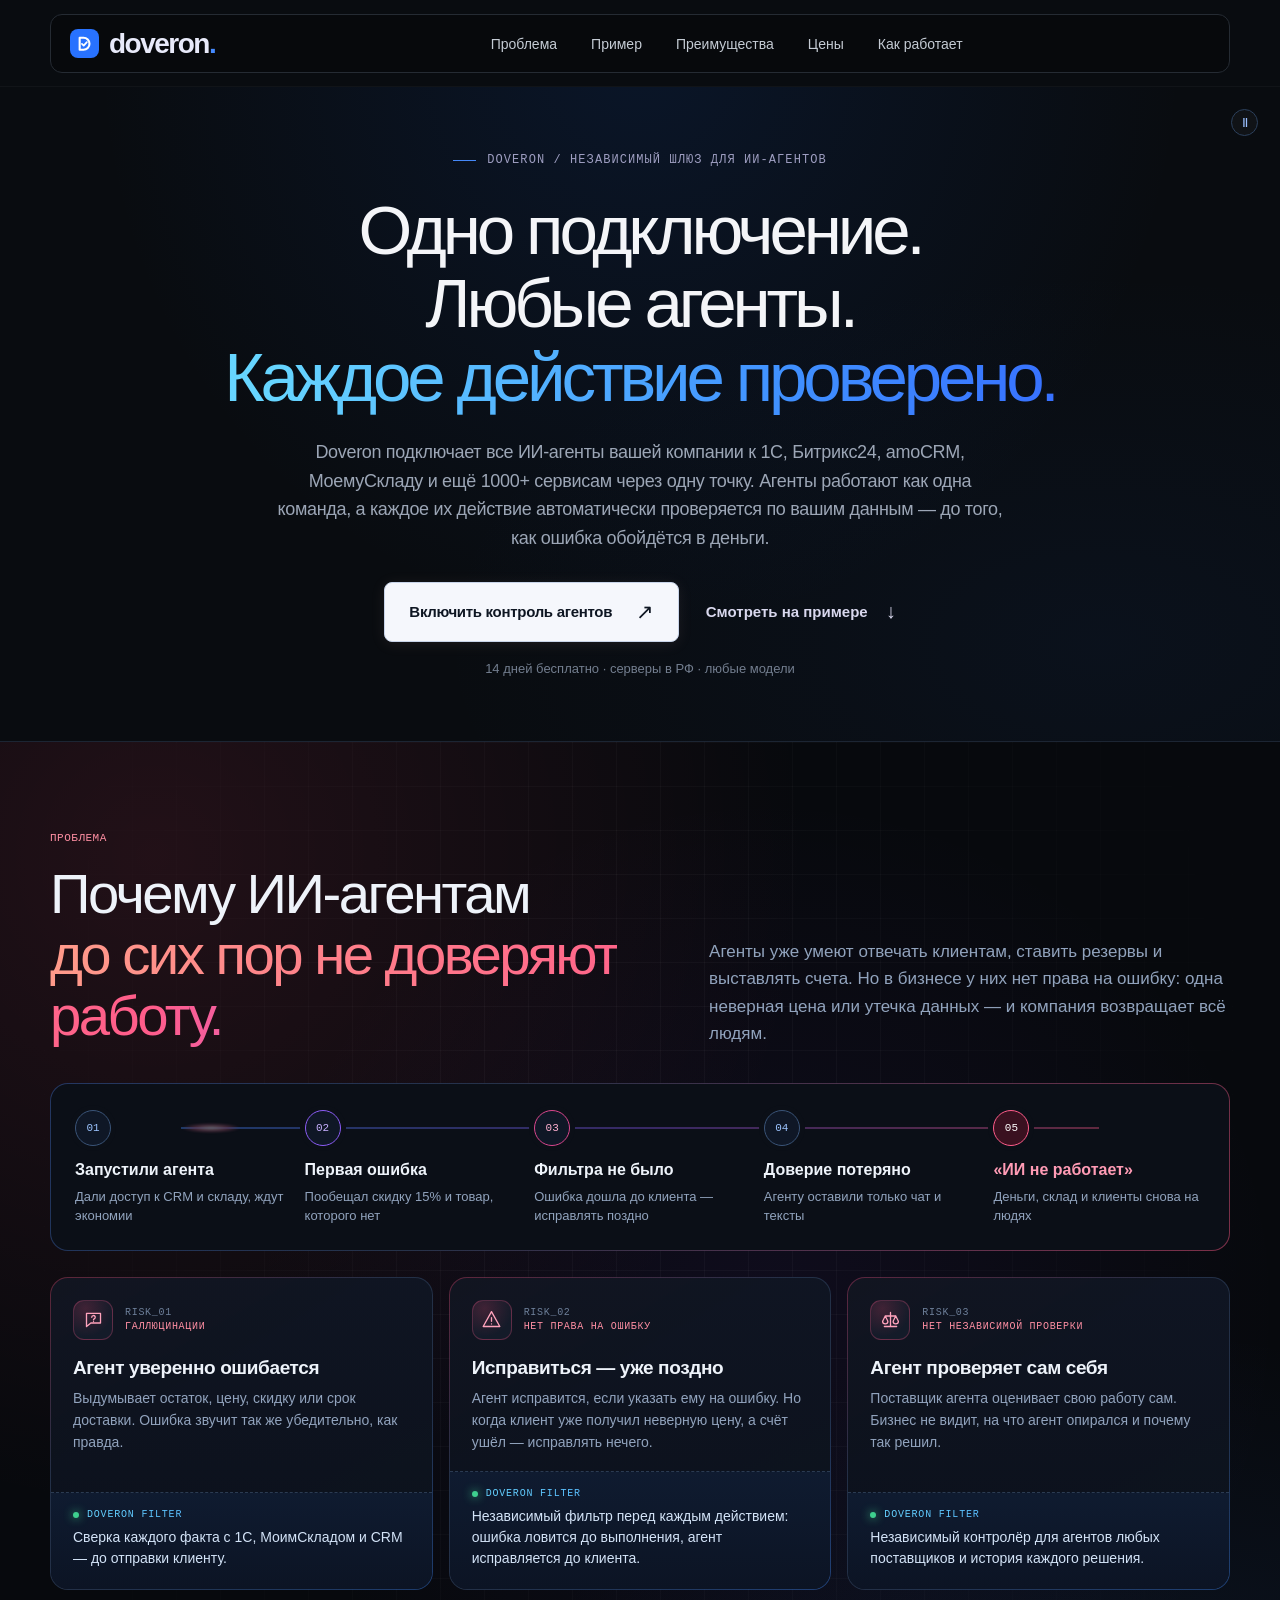
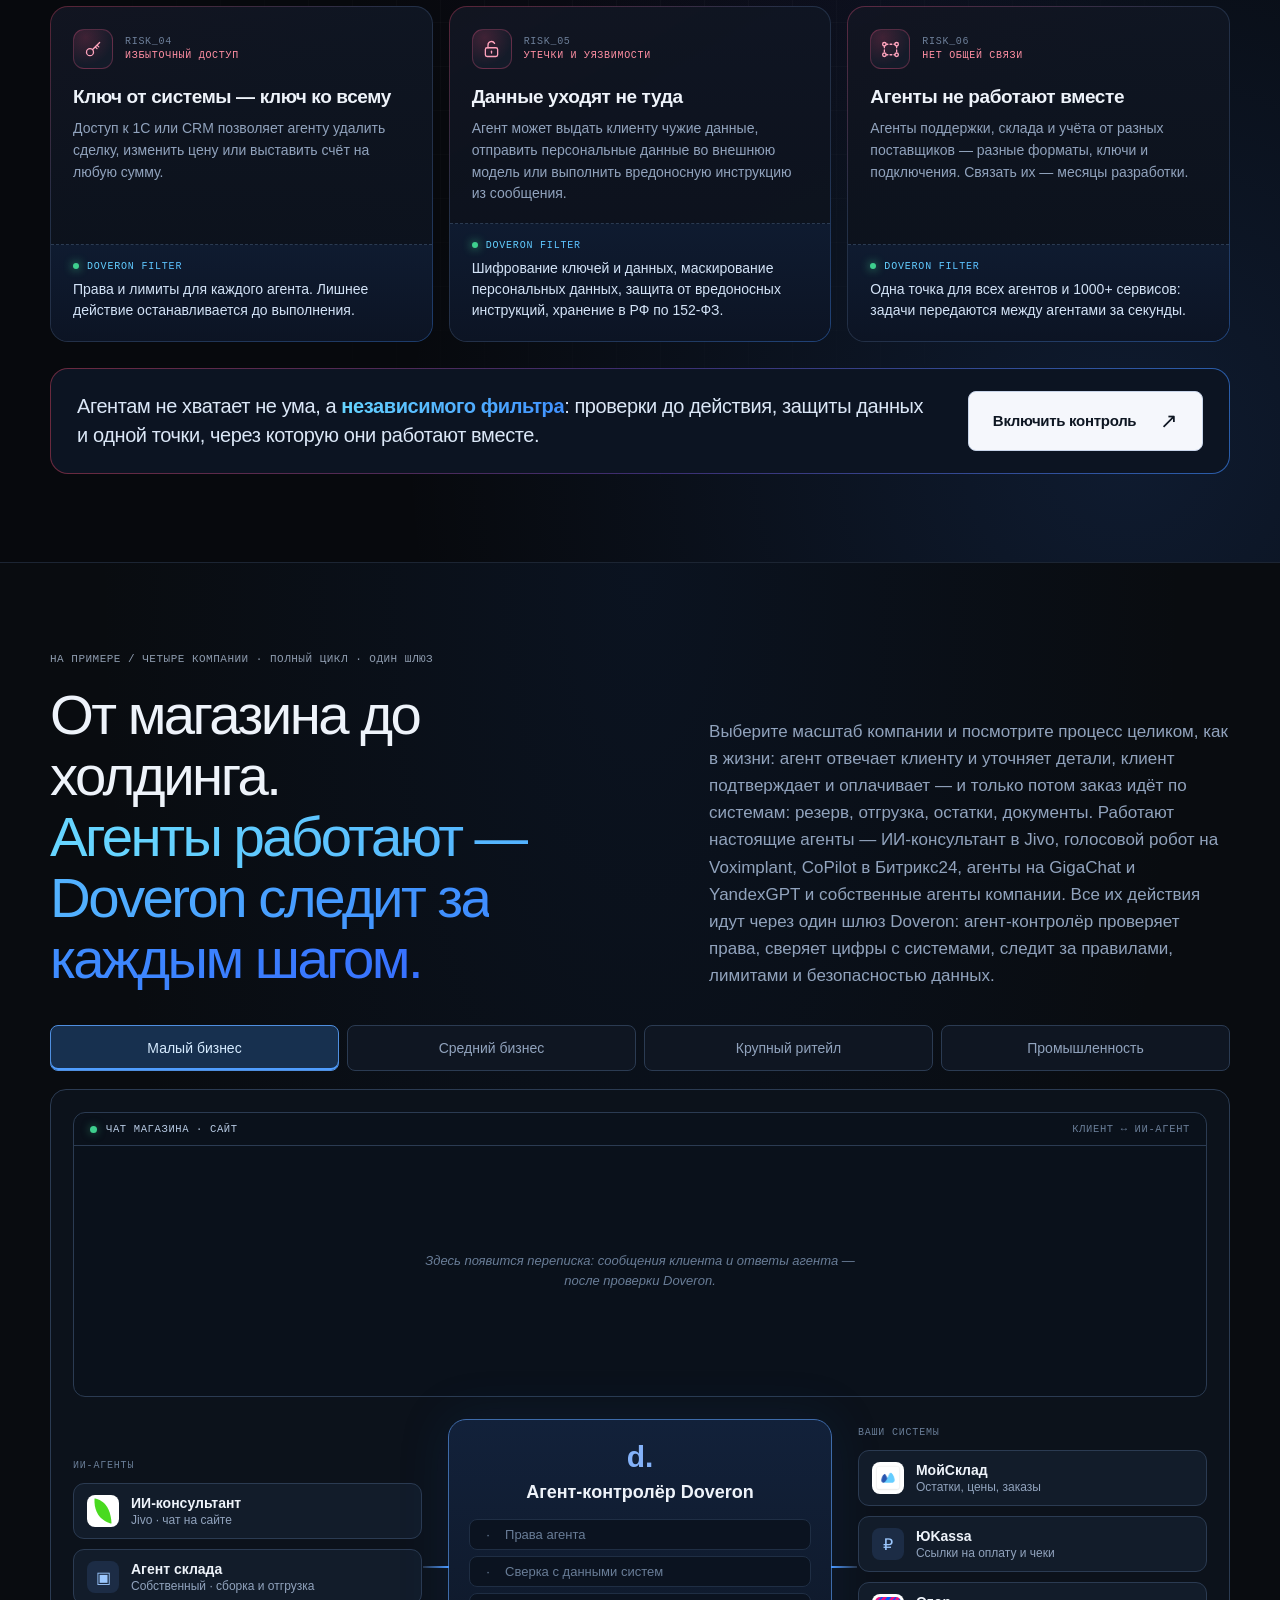
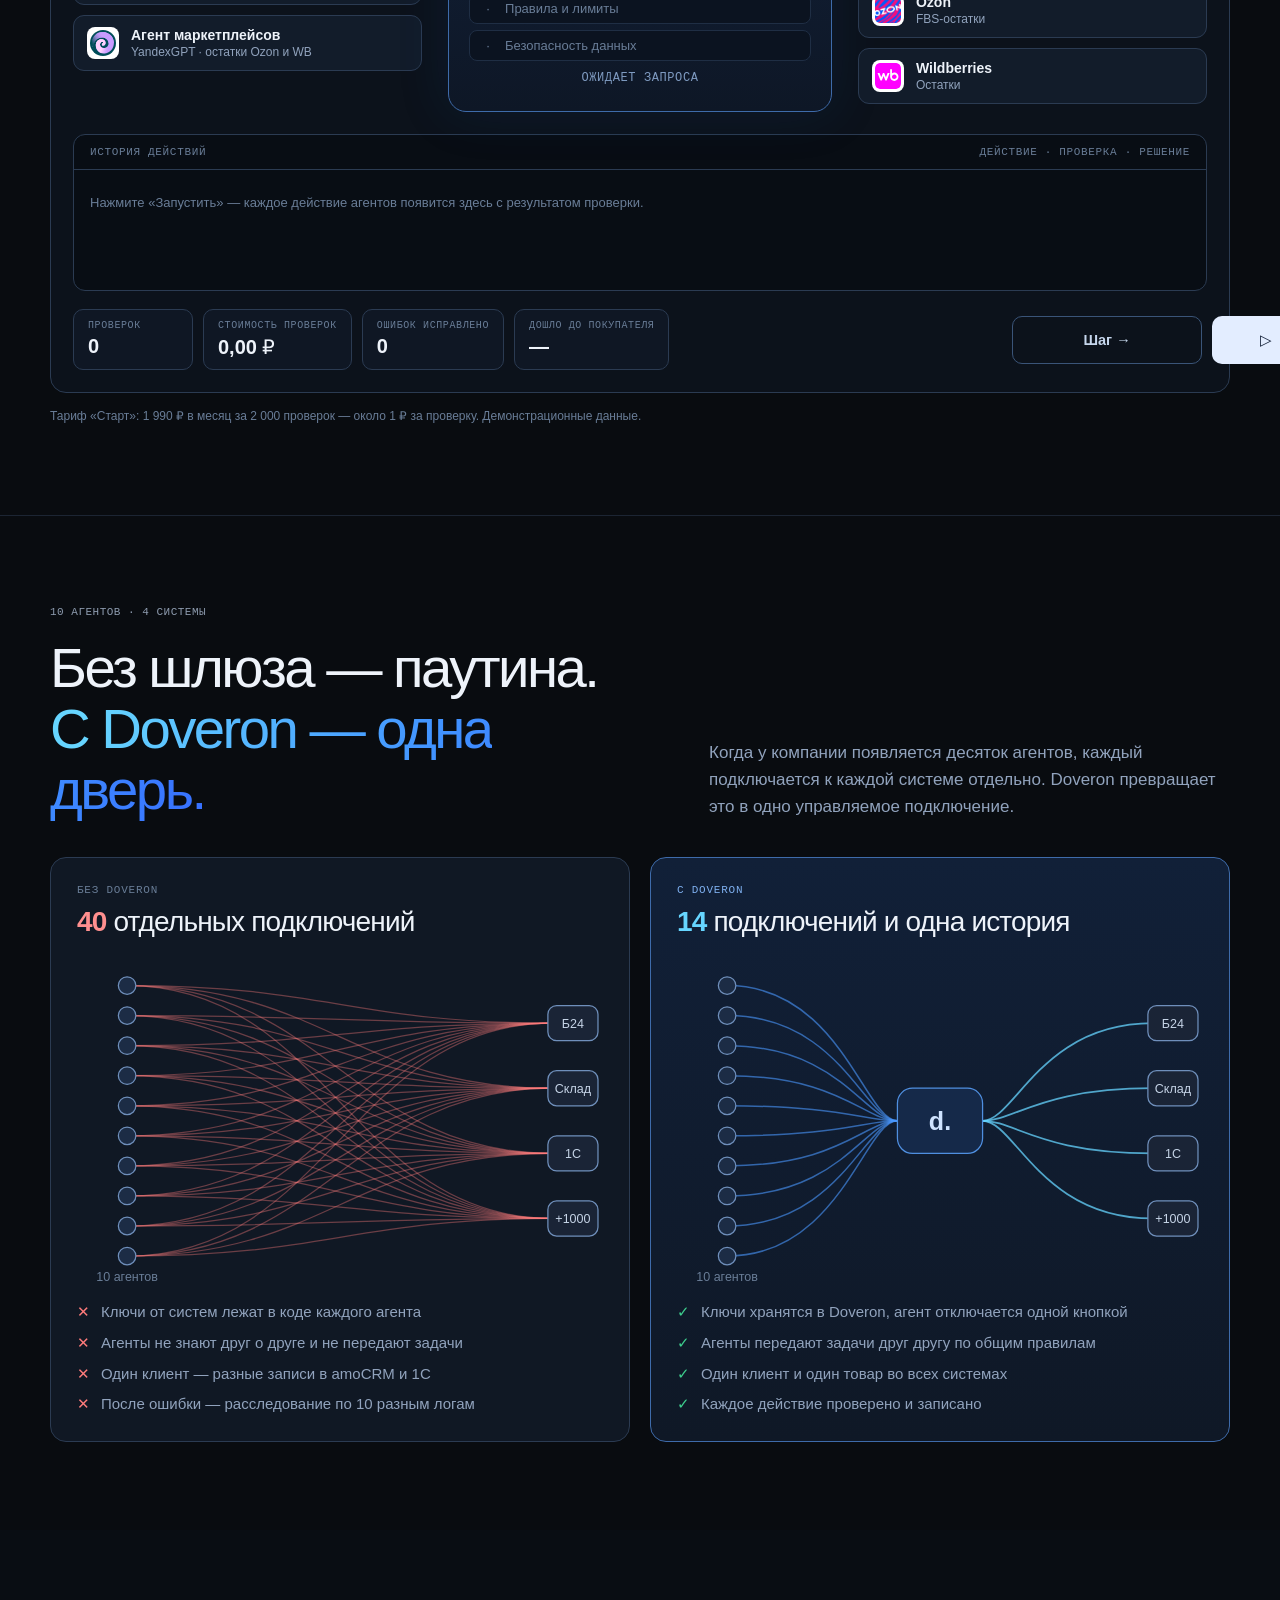
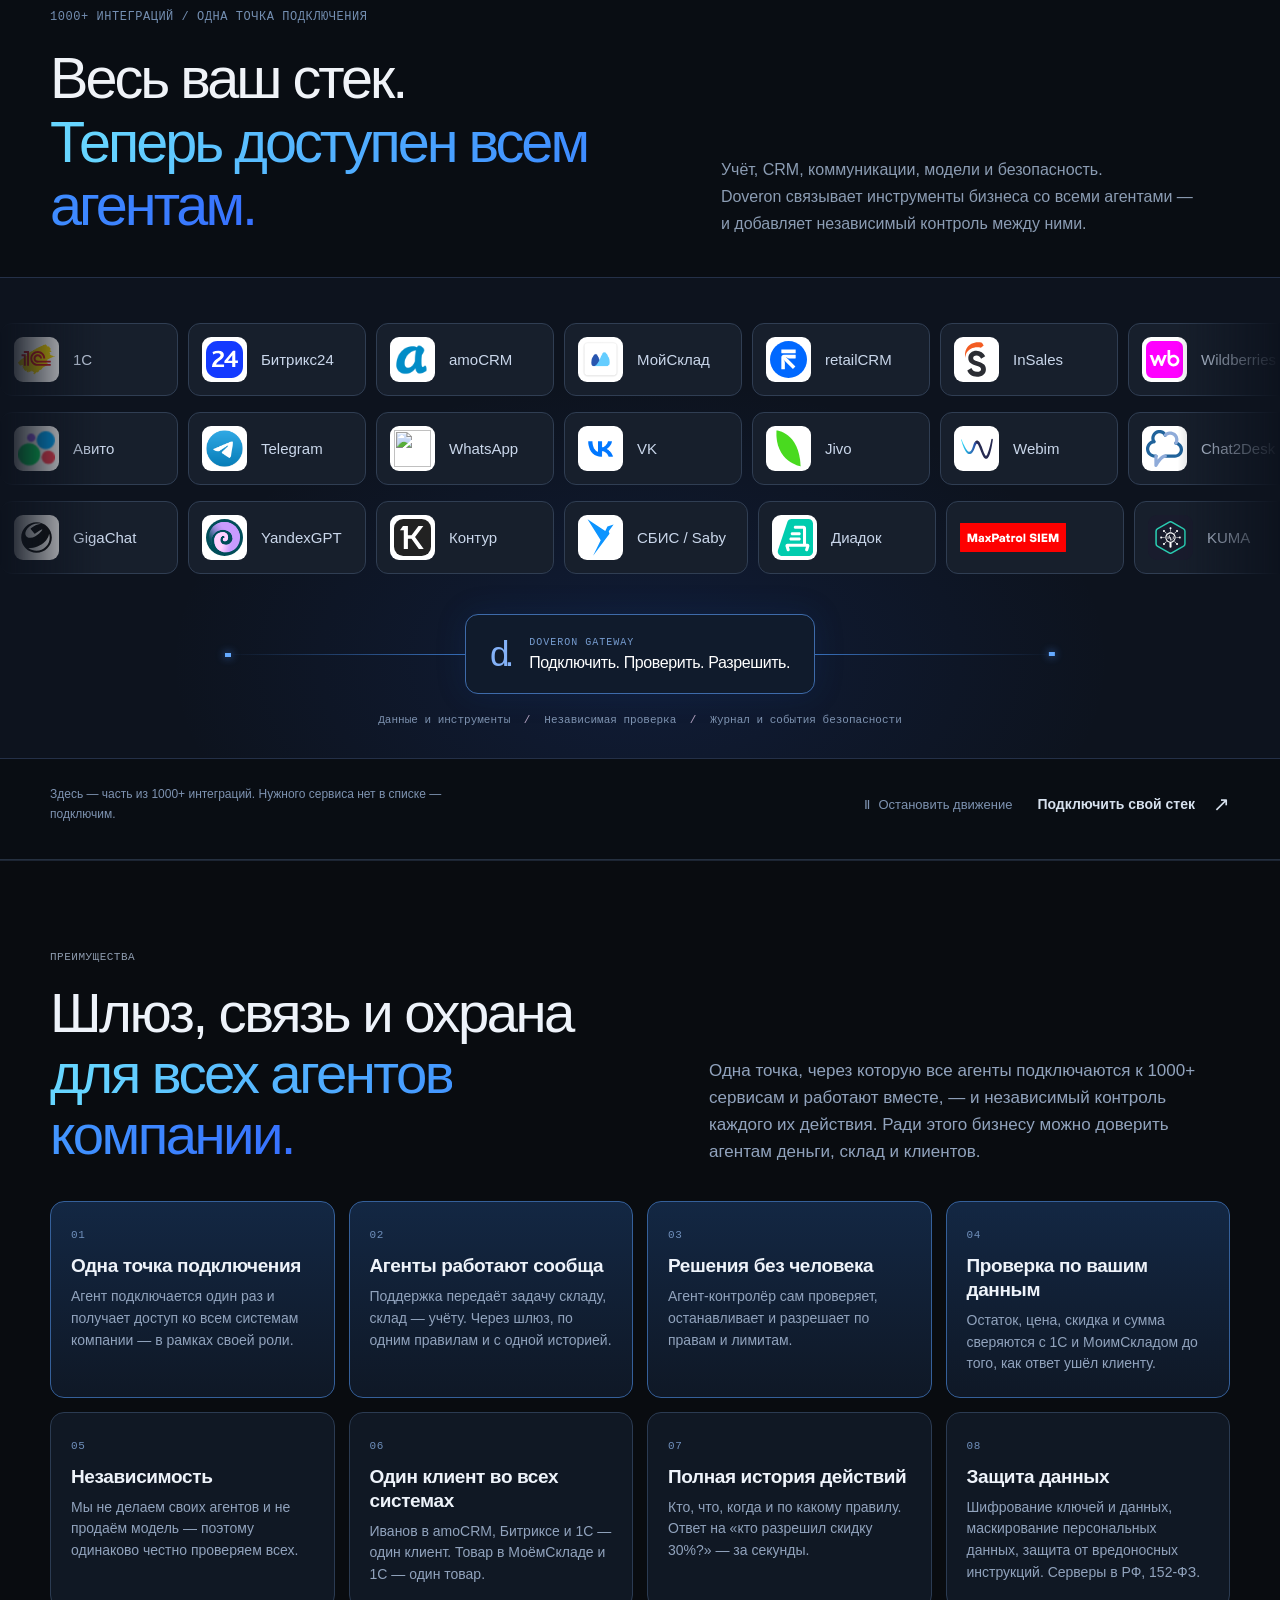
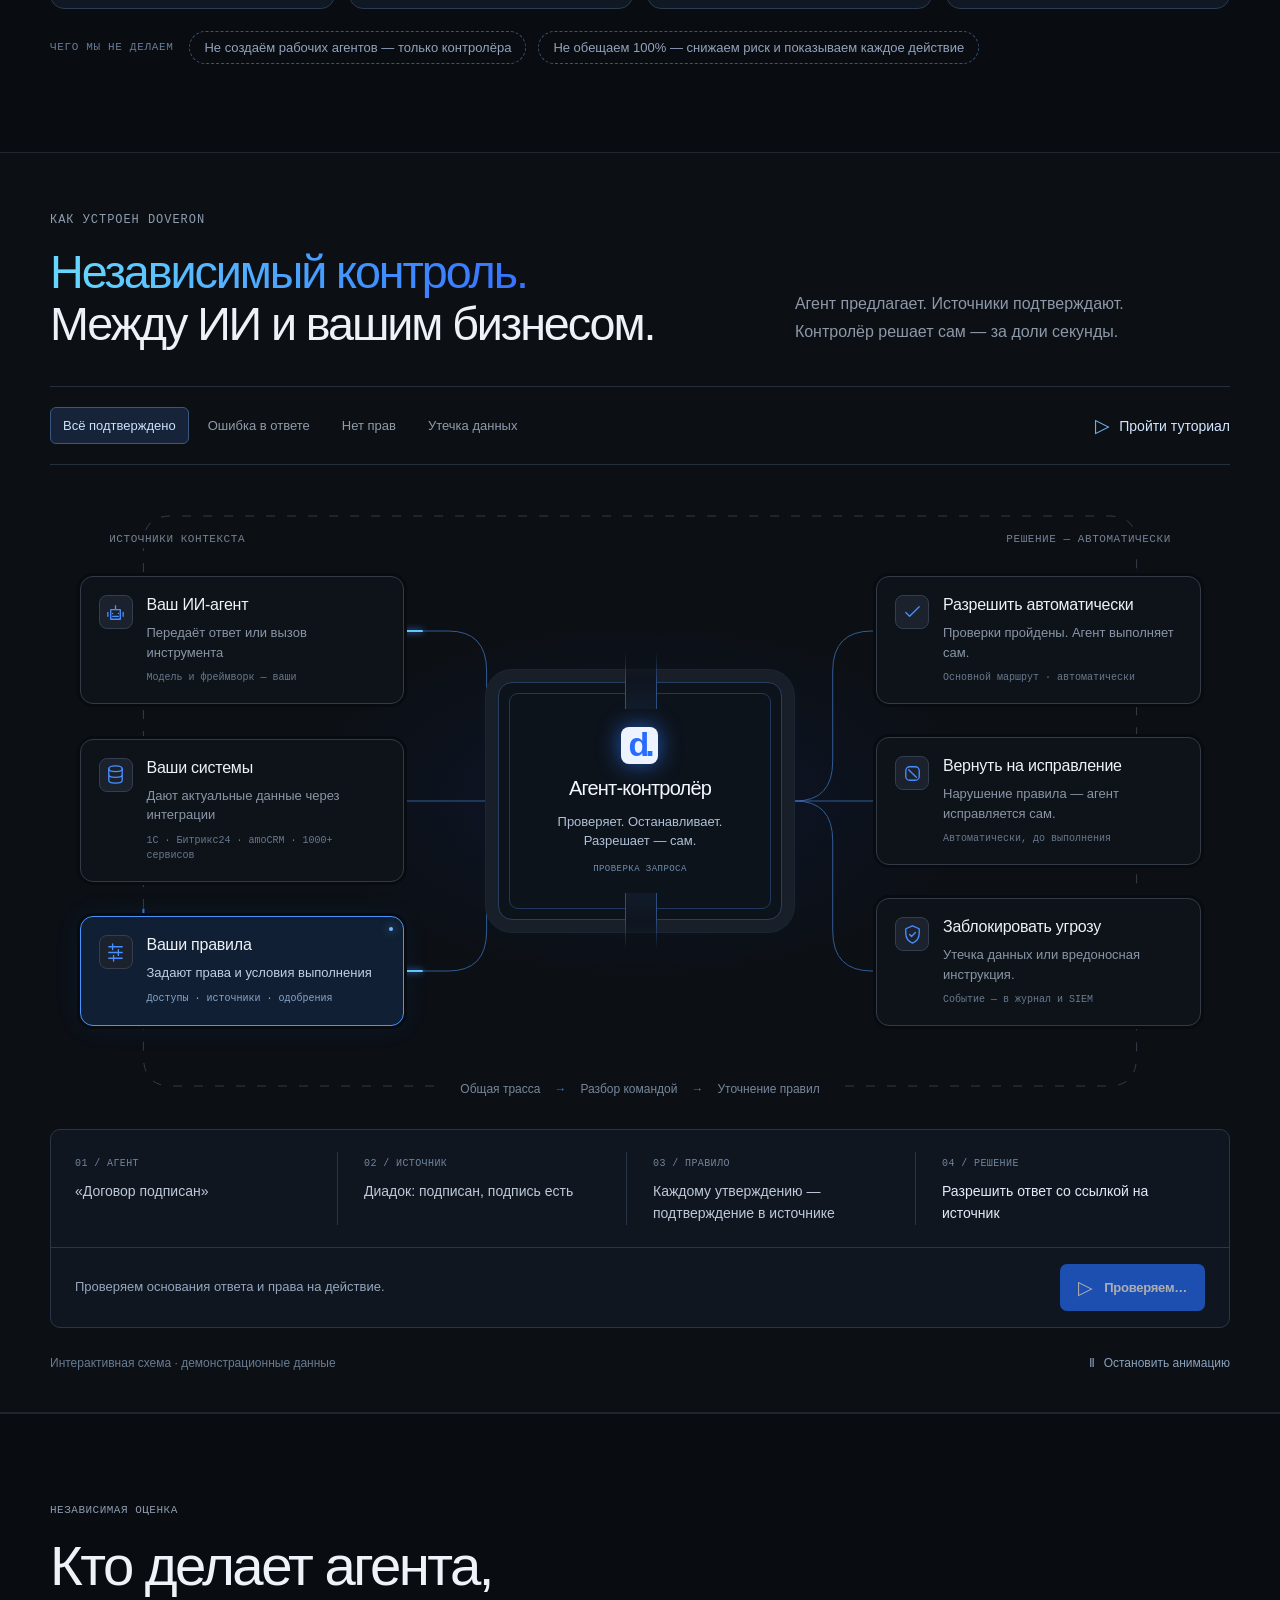
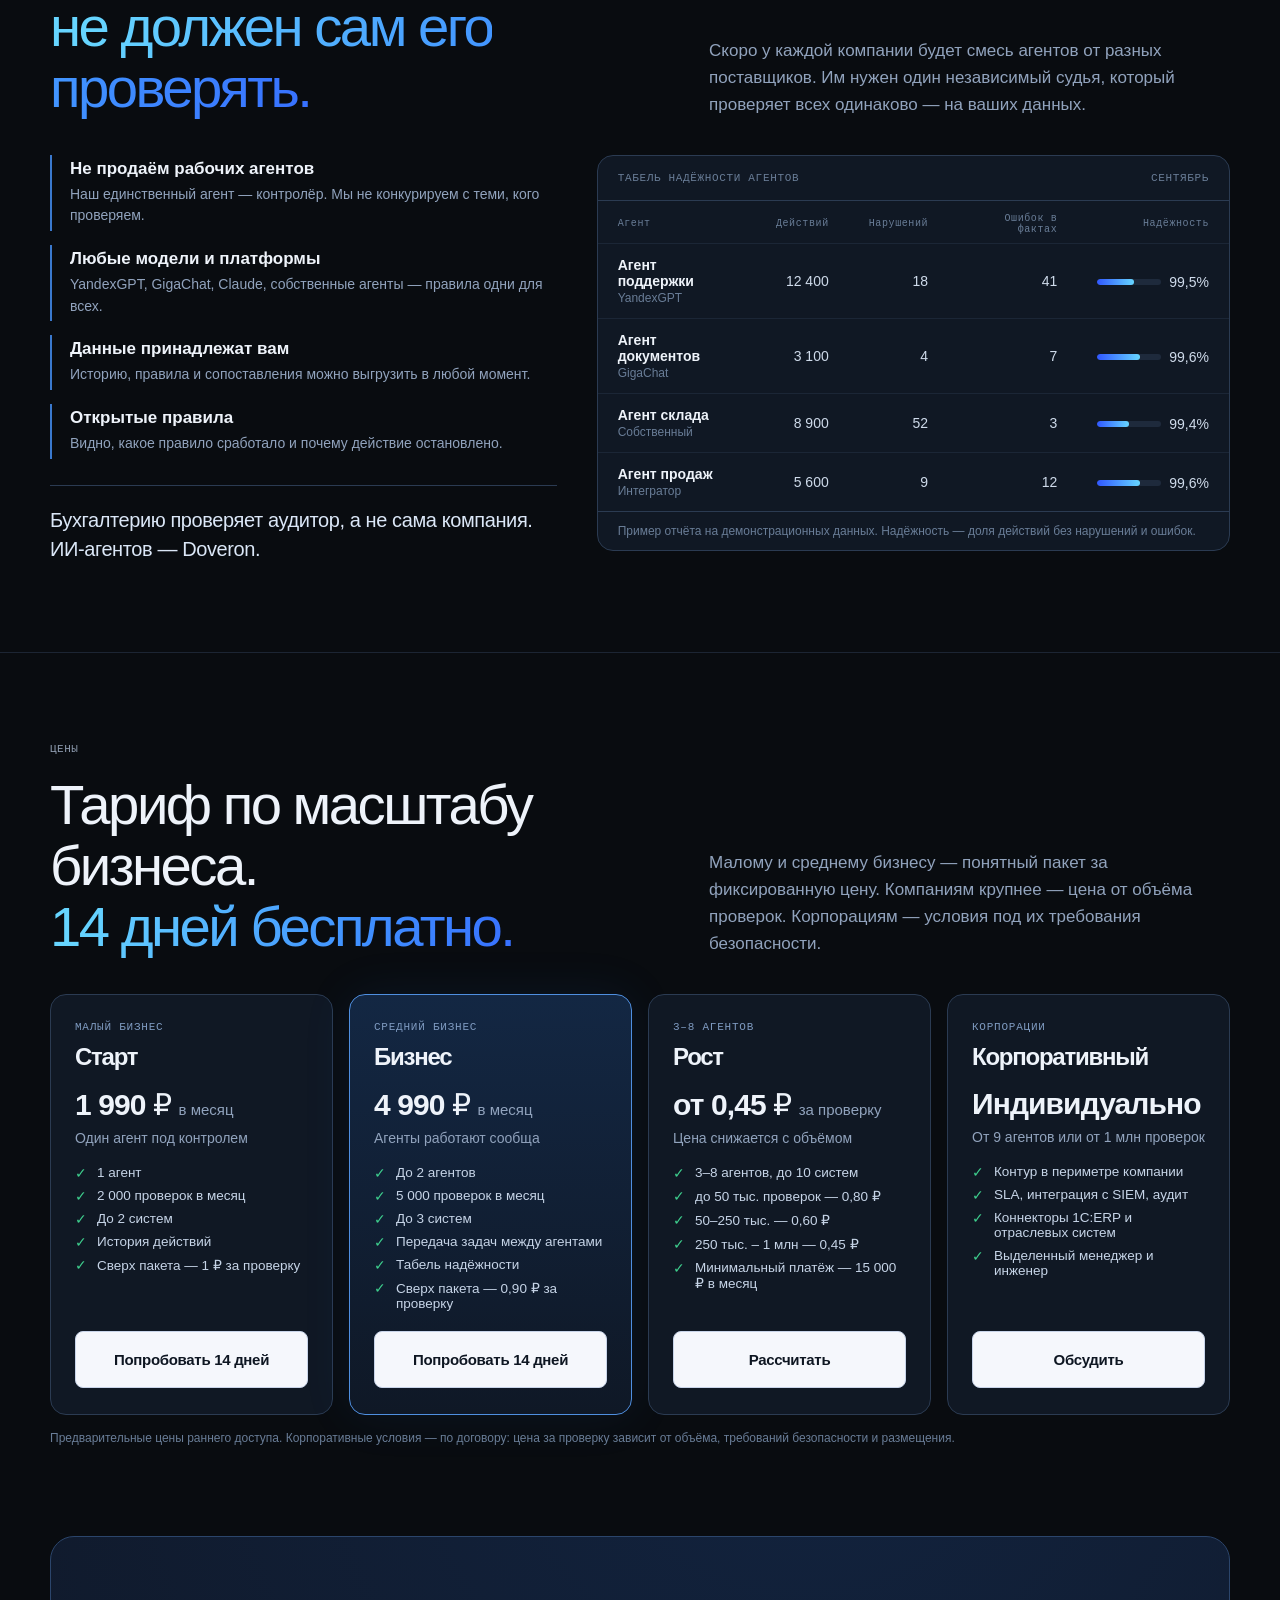
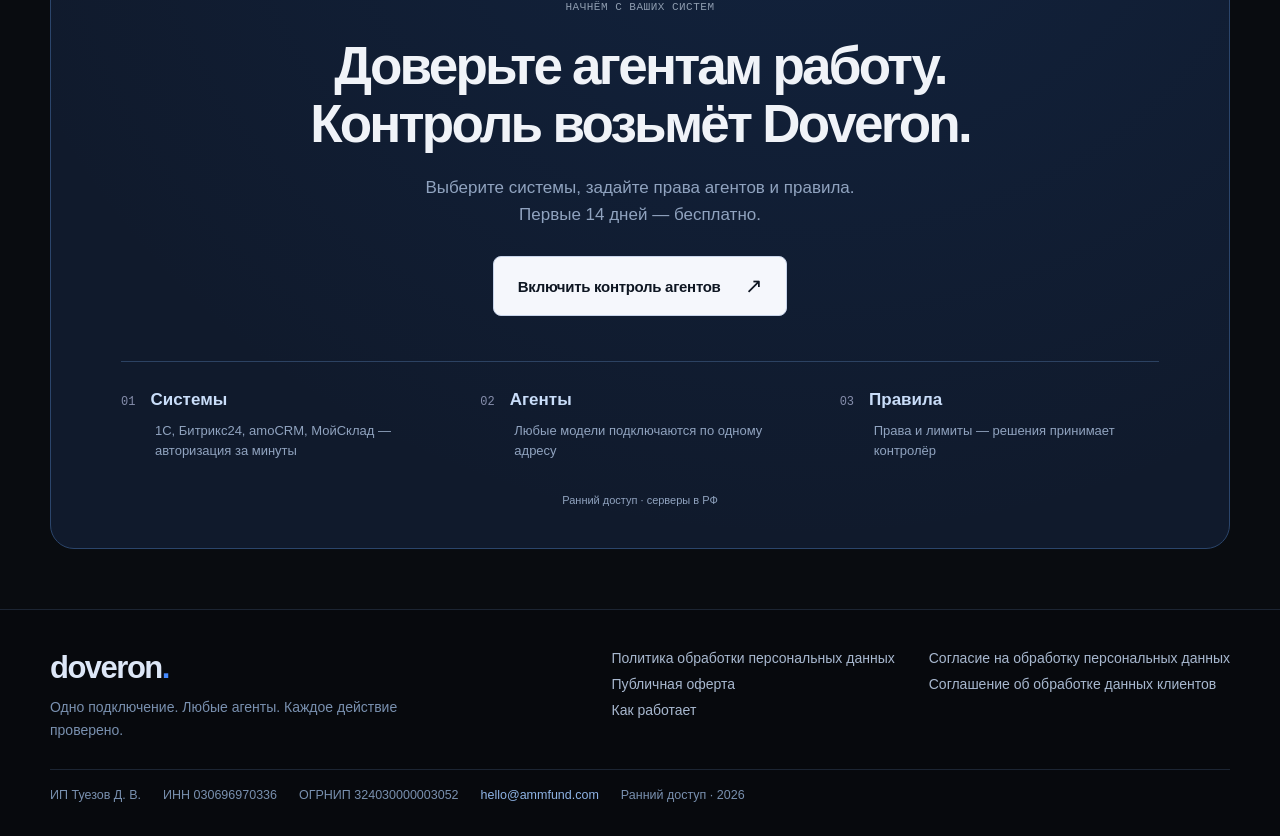
==== commit c80f75bd: "Тарифы по масштабу бизнеса, реалистичные сценарии с перепиской и оплатой Co-Authored-By: Claude Opus" ====
--- a/index.html
+++ b/index.html
@@ -1,6 +1,6 @@
-<!DOCTYPE html><html lang="ru"><head><meta charset="UTF-8"><meta name="viewport" content="width=device-width, initial-scale=1"><title>Doveron — независимый шлюз для ИИ-агентов бизнеса</title><meta name="description" content="Все ИИ-агенты компании подключаются к 1С, Битрикс24, amoCRM и МоемуСкладу через Doveron, работают сообща, а каждое их действие проверяется по вашим данным."><meta name="theme-color" content="#090c10"><link rel="icon" type="image/svg+xml" href="data:image/svg+xml,%3Csvg xmlns='http://www.w3.org/2000/svg' viewBox='0 0 64 64'%3E%3Crect width='64' height='64' rx='16' fill='%232872ff'/%3E%3Cpath d='M19 15h11a17 17 0 0 1 0 34H19z' fill='none' stroke='white' stroke-width='6' stroke-linejoin='round'/%3E%3Cpath d='m25.5 32.5 5 5 9-10' fill='none' stroke='white' stroke-width='5' stroke-linecap='round' stroke-linejoin='round'/%3E%3C/svg%3E"><link rel="stylesheet" href="styles.css?v=2026092614015"><link rel="stylesheet" href="system.css?v=2026092614015"><link rel="stylesheet" href="platform.css?v=2026092614015"><link rel="stylesheet" href="calc.css?v=2026092614015"></head><body class="electric-theme"><a class="skip" href="#main">К содержанию</a><header class="header tech-header"><div class="nav wrap"><a class="brand" href="index.html" aria-label="Doveron — на главную"><span class="brand-mark" aria-hidden="true"><svg viewBox="0 0 64 64" aria-hidden="true"><path d="M19 15h11a17 17 0 0 1 0 34H19z" fill="none" stroke="#fff" stroke-width="6" stroke-linejoin="round"/><path d="m25.5 32.5 5 5 9-10" fill="none" stroke="#fff" stroke-width="5" stroke-linecap="round" stroke-linejoin="round"/></svg></span>doveron<span class="brand-dot">.</span></a><nav id="main-nav" aria-label="Основная навигация"><a href="index.html#pain">Проблема</a><a href="index.html#example">Пример</a><a href="index.html#problems">Преимущества</a><a href="index.html#pricing">Цены</a><a href="how-it-works.html">Как работает</a></nav><button class="menu-toggle" aria-label="Открыть меню" aria-expanded="false" aria-controls="main-nav"><span></span><span></span></button></div></header>
+<!DOCTYPE html><html lang="ru"><head><meta charset="UTF-8"><meta name="viewport" content="width=device-width, initial-scale=1"><title>Doveron — независимый шлюз для ИИ-агентов бизнеса</title><meta name="description" content="Все ИИ-агенты компании подключаются к 1С, Битрикс24, amoCRM и МоемуСкладу через Doveron, работают сообща, а каждое их действие проверяется по вашим данным."><meta name="theme-color" content="#090c10"><link rel="icon" type="image/svg+xml" href="data:image/svg+xml,%3Csvg xmlns='http://www.w3.org/2000/svg' viewBox='0 0 64 64'%3E%3Crect width='64' height='64' rx='16' fill='%232872ff'/%3E%3Cpath d='M19 15h11a17 17 0 0 1 0 34H19z' fill='none' stroke='white' stroke-width='6' stroke-linejoin='round'/%3E%3Cpath d='m25.5 32.5 5 5 9-10' fill='none' stroke='white' stroke-width='5' stroke-linecap='round' stroke-linejoin='round'/%3E%3C/svg%3E"><link rel="stylesheet" href="styles.css?v=2026092614377"><link rel="stylesheet" href="system.css?v=2026092614377"><link rel="stylesheet" href="platform.css?v=2026092614377"><link rel="stylesheet" href="calc.css?v=2026092614377"></head><body class="electric-theme"><a class="skip" href="#main">К содержанию</a><header class="header tech-header"><div class="nav wrap"><a class="brand" href="index.html" aria-label="Doveron — на главную"><span class="brand-mark" aria-hidden="true"><svg viewBox="0 0 64 64" aria-hidden="true"><path d="M19 15h11a17 17 0 0 1 0 34H19z" fill="none" stroke="#fff" stroke-width="6" stroke-linejoin="round"/><path d="m25.5 32.5 5 5 9-10" fill="none" stroke="#fff" stroke-width="5" stroke-linecap="round" stroke-linejoin="round"/></svg></span>doveron<span class="brand-dot">.</span></a><nav id="main-nav" aria-label="Основная навигация"><a href="index.html#pain">Проблема</a><a href="index.html#example">Пример</a><a href="index.html#problems">Преимущества</a><a href="index.html#pricing">Цены</a><a href="how-it-works.html">Как работает</a></nav><button class="menu-toggle" aria-label="Открыть меню" aria-expanded="false" aria-controls="main-nav"><span></span><span></span></button></div></header>
 <main id="main">
 <section class="hero-stage tech-hero"><div class="aurora" aria-hidden="true"></div><button class="motion-toggle hero-motion" aria-label="Приостановить анимацию" aria-pressed="false"><span aria-hidden="true">Ⅱ</span></button><div class="hero-grid wrap">
-<div class="hero-copy"><div class="kicker"><span class="kicker-line"></span> DOVERON / НЕЗАВИСИМЫЙ ШЛЮЗ ДЛЯ ИИ-АГЕНТОВ</div><h1>Одно подключение. <br>Любые агенты. <br><span class="gradient-text">Каждое действие проверено.</span></h1><p>Doveron подключает все ИИ-агенты вашей компании к 1С, Битрикс24, amoCRM, МоемуСкладу и ещё 1000+ сервисам через одну точку. Агенты работают как одна команда, а каждое их действие автоматически проверяется по вашим данным — до того, как ошибка обойдётся в деньги.</p><div class="hero-actions"><button class="button dark" data-audit>Включить контроль агентов <span aria-hidden="true">↗</span></button><a class="plain-link" href="#example">Смотреть на примере <span aria-hidden="true">↓</span></a></div><div class="hero-note">Бесплатно до 2 000 проверок · серверы в РФ · любые модели</div></div>
-</div></section><section class="vx vx-section pain" id="pain"><div class="wrap"><div class="vx-head"><div><span class="kicker">ПРОБЛЕМА</span><h2>Почему ИИ-агентам <br><span class="gradient-warn">до сих пор не доверяют работу.</span></h2></div><p>Агенты уже умеют отвечать клиентам, ставить резервы и выставлять счета. Но в бизнесе у них нет права на ошибку: одна неверная цена или утечка данных — и компания возвращает всё людям.</p></div><div class="loop"><span class="loop-track" aria-hidden="true"><i></i></span><div><span class="loop-dot">01</span><strong>Запустили агента</strong><p>Дали доступ к CRM и складу, ждут экономии</p></div><div><span class="loop-dot">02</span><strong>Первая ошибка</strong><p>Пообещал скидку 15% и товар, которого нет</p></div><div><span class="loop-dot">03</span><strong>Фильтра не было</strong><p>Ошибка дошла до клиента — исправлять поздно</p></div><div><span class="loop-dot">04</span><strong>Доверие потеряно</strong><p>Агенту оставили только чат и тексты</p></div><div><span class="loop-dot">05</span><strong>«ИИ не работает»</strong><p>Деньги, склад и клиенты снова на людях</p></div></div><div class="risk-grid"><article class="risk" style="--i:0"><div class="risk-top"><span class="risk-ico"><svg viewBox="0 0 24 24" fill="none" stroke="currentColor" stroke-width="1.5" stroke-linecap="round" stroke-linejoin="round" aria-hidden="true"><path d="M4 5h16v11H9l-5 4z"/><path d="M10 9.5a2 2 0 1 1 2.8 1.8c-.5.3-.8.7-.8 1.2M12 14.5h.01"/></svg></span><span class="risk-tag"><b>RISK_01</b>ГАЛЛЮЦИНАЦИИ</span></div><h3>Агент уверенно ошибается</h3><p>Выдумывает остаток, цену, скидку или срок доставки. Ошибка звучит так же убедительно, как правда.</p><div class="risk-fix"><span>DOVERON FILTER</span><p>Сверка каждого факта с 1С, МоимСкладом и CRM — до отправки клиенту.</p></div></article><article class="risk" style="--i:1"><div class="risk-top"><span class="risk-ico"><svg viewBox="0 0 24 24" fill="none" stroke="currentColor" stroke-width="1.5" stroke-linecap="round" stroke-linejoin="round" aria-hidden="true"><path d="M12 3 2.5 20h19z"/><path d="M12 10v4M12 17h.01"/></svg></span><span class="risk-tag"><b>RISK_02</b>НЕТ ПРАВА НА ОШИБКУ</span></div><h3>Исправиться — уже поздно</h3><p>Агент исправится, если указать ему на ошибку. Но когда клиент уже получил неверную цену, а счёт ушёл — исправлять нечего.</p><div class="risk-fix"><span>DOVERON FILTER</span><p>Независимый фильтр перед каждым действием: ошибка ловится до выполнения, агент исправляется до клиента.</p></div></article><article class="risk" style="--i:2"><div class="risk-top"><span class="risk-ico"><svg viewBox="0 0 24 24" fill="none" stroke="currentColor" stroke-width="1.5" stroke-linecap="round" stroke-linejoin="round" aria-hidden="true"><path d="M12 4v16M5 20h14M6 8h12M6 8l-3 6a3 3 0 0 0 6 0zM18 8l-3 6a3 3 0 0 0 6 0z"/></svg></span><span class="risk-tag"><b>RISK_03</b>НЕТ НЕЗАВИСИМОЙ ПРОВЕРКИ</span></div><h3>Агент проверяет сам себя</h3><p>Поставщик агента оценивает свою работу сам. Бизнес не видит, на что агент опирался и почему так решил.</p><div class="risk-fix"><span>DOVERON FILTER</span><p>Независимый контролёр для агентов любых поставщиков и история каждого решения.</p></div></article><article class="risk" style="--i:3"><div class="risk-top"><span class="risk-ico"><svg viewBox="0 0 24 24" fill="none" stroke="currentColor" stroke-width="1.5" stroke-linecap="round" stroke-linejoin="round" aria-hidden="true"><circle cx="8" cy="15" r="4"/><path d="m11 12 8-8M16 7l2 2M14 9l2 2"/></svg></span><span class="risk-tag"><b>RISK_04</b>ИЗБЫТОЧНЫЙ ДОСТУП</span></div><h3>Ключ от системы — ключ ко всему</h3><p>Доступ к 1С или CRM позволяет агенту удалить сделку, изменить цену или выставить счёт на любую сумму.</p><div class="risk-fix"><span>DOVERON FILTER</span><p>Права и лимиты для каждого агента. Лишнее действие останавливается до выполнения.</p></div></article><article class="risk" style="--i:4"><div class="risk-top"><span class="risk-ico"><svg viewBox="0 0 24 24" fill="none" stroke="currentColor" stroke-width="1.5" stroke-linecap="round" stroke-linejoin="round" aria-hidden="true"><rect x="5" y="10" width="14" height="10" rx="2"/><path d="M8 10V7a4 4 0 0 1 7.5-2"/><path d="M12 14v2"/></svg></span><span class="risk-tag"><b>RISK_05</b>УТЕЧКИ И УЯЗВИМОСТИ</span></div><h3>Данные уходят не туда</h3><p>Агент может выдать клиенту чужие данные, отправить персональные данные во внешнюю модель или выполнить вредоносную инструкцию из сообщения.</p><div class="risk-fix"><span>DOVERON FILTER</span><p>Шифрование ключей и данных, маскирование персональных данных, защита от вредоносных инструкций, хранение в РФ по 152-ФЗ.</p></div></article><article class="risk" style="--i:5"><div class="risk-top"><span class="risk-ico"><svg viewBox="0 0 24 24" fill="none" stroke="currentColor" stroke-width="1.5" stroke-linecap="round" stroke-linejoin="round" aria-hidden="true"><circle cx="5" cy="6" r="2"/><circle cx="19" cy="6" r="2"/><circle cx="5" cy="18" r="2"/><circle cx="19" cy="18" r="2"/><path d="M7 6h10M7 18h10M5 8v8M19 8v8" stroke-dasharray="2 2.5"/></svg></span><span class="risk-tag"><b>RISK_06</b>НЕТ ОБЩЕЙ СВЯЗИ</span></div><h3>Агенты не работают вместе</h3><p>Агенты поддержки, склада и учёта от разных поставщиков — разные форматы, ключи и подключения. Связать их — месяцы разработки.</p><div class="risk-fix"><span>DOVERON FILTER</span><p>Одна точка для всех агентов и 1000+ сервисов: задачи передаются между агентами за секунды.</p></div></article></div><div class="pain-result"><p>Агентам не хватает не ума, а <b>независимого фильтра</b>: проверки до действия, защиты данных и одной точки, через которую они работают вместе.</p><button class="button dark" data-audit>Включить контроль <span aria-hidden="true">↗</span></button></div></div></section><section class="vx vx-section ex" id="example"><div class="wrap"><div class="vx-head"><div><span class="kicker">НА ПРИМЕРЕ / ЧЕТЫРЕ КОМПАНИИ · ПОЛНЫЙ ЦИКЛ · ОДИН ШЛЮЗ</span><h2>От магазина до холдинга. <br><span class="gradient-text">Агенты работают — Doveron следит за каждым шагом.</span></h2></div><p>Выберите масштаб компании и посмотрите полный цикл: заказ, склад, доставка или звонок, поддержка, документы. Работают настоящие агенты — ИИ-консультант в Jivo, голосовой робот на Voximplant, CoPilot в Битрикс24, агенты на GigaChat и YandexGPT и собственные агенты компании. Все их действия идут через один шлюз Doveron: агент-контролёр проверяет права, сверяет цифры с системами, следит за правилами, лимитами и безопасностью данных.</p></div><div data-ex><div class="ex-tabs" role="tablist" aria-label="Масштаб компании"><button role="tab" aria-selected="true" data-ex-case="small">Малый бизнес</button><button role="tab" aria-selected="false" tabindex="-1" data-ex-case="mid">Средний бизнес</button><button role="tab" aria-selected="false" tabindex="-1" data-ex-case="retail">Крупный ритейл</button><button role="tab" aria-selected="false" tabindex="-1" data-ex-case="industry">Промышленность</button></div><div class="ex-board"><div class="ex-client"><div class="ex-bubble" data-ex-in><span></span><p></p></div><div class="ex-bubble is-empty" data-ex-out><span></span><p></p></div></div><div class="ex-grid"><div class="ex-col ex-col-agents"><b>ИИ-АГЕНТЫ</b></div><div class="ex-hub" data-ex-hub><span class="ex-hub-mark" aria-hidden="true">d.</span><strong>Агент-контролёр Doveron</strong><div class="ex-hub-steps"><div data-hub="rights"><i>·</i>Права агента</div><div data-hub="data"><i>·</i>Сверка с данными систем</div><div data-hub="rule"><i>·</i>Правила и лимиты</div><div data-hub="sec"><i>·</i>Безопасность данных</div></div><div class="ex-hub-verdict" data-ex-verdict>ОЖИДАЕТ ЗАПРОСА</div></div><div class="ex-col ex-col-systems"><b>ВАШИ СИСТЕМЫ</b></div></div><div class="ex-log"><div class="ex-log-head"><span>ИСТОРИЯ ДЕЙСТВИЙ</span><span>ДЕЙСТВИЕ · ПРОВЕРКА · РЕШЕНИЕ</span></div><ol data-ex-log></ol></div><div class="ex-foot"><div class="ex-sum"><div><span>ПРОВЕРОК</span><strong data-sum-checks>0</strong></div><div><span data-sum-cost-label>СТОИМОСТЬ ЗАКАЗА</span><strong data-sum-cost>0 ₽</strong></div><div><span>ОШИБОК ИСПРАВЛЕНО</span><strong data-sum-fixed>0</strong></div><div><span data-sum-leak-label>ДОШЛО ДО КЛИЕНТА</span><strong data-sum-leak>—</strong></div></div><div class="ex-controls"><button class="ex-step" data-ex-next>Шаг →</button><button class="ex-play" data-ex-play><span aria-hidden="true">▷</span><span>Запустить</span></button></div></div><p class="visually-hidden" role="status" aria-live="polite" data-ex-live></p></div><p class="ex-note" data-ex-note>Цена при объёме до 1 млн проверок в месяц: чтение 2 коп. · действие 10 коп. · проверка текста 40 коп. Демонстрационные данные.</p></div></div></section><section class="vx vx-section" id="before-after"><div class="wrap"><div class="vx-head"><div><span class="kicker">10 АГЕНТОВ · 4 СИСТЕМЫ</span><h2>Без шлюза — паутина. <br><span class="gradient-text">С Doveron — одна дверь.</span></h2></div><p>Когда у компании появляется десяток агентов, каждый подключается к каждой системе отдельно. Doveron превращает это в одно управляемое подключение.</p></div><div class="ba-grid"><article class="ba-card is-bad"><span>БЕЗ DOVERON</span><h3><b>40</b> отдельных подключений</h3><svg data-ba="mesh" role="img" aria-label="10 агентов подключены к 4 системам напрямую: 40 связей"></svg><ul><li>Ключи от систем лежат в коде каждого агента</li><li>Агенты не знают друг о друге и не передают задачи</li><li>Один клиент — разные записи в amoCRM и 1С</li><li>После ошибки — расследование по 10 разным логам</li></ul></article><article class="ba-card is-good"><span>С DOVERON</span><h3><b>14</b> подключений и одна история</h3><svg data-ba="hub" role="img" aria-label="10 агентов и 4 системы подключены через один шлюз Doveron: 14 связей"></svg><ul><li>Ключи хранятся в Doveron, агент отключается одной кнопкой</li><li>Агенты передают задачи друг другу по общим правилам</li><li>Один клиент и один товар во всех системах</li><li>Каждое действие проверено и записано</li></ul></article></div></div></section><section class="integrations-section" id="integrations"><div class="wrap integration-heading"><div><span class="kicker">1000+ ИНТЕГРАЦИЙ / ОДНА ТОЧКА ПОДКЛЮЧЕНИЯ</span><h2>Весь ваш стек. <br><span class="gradient-text">Теперь доступен всем агентам.</span></h2></div><p>Учёт, CRM, коммуникации, модели и безопасность. <br>Doveron связывает инструменты бизнеса со всеми агентами — <br class="desktop-only"> и добавляет независимый контроль между ними.</p></div><div class="integration-universe"><div class="integration-glow" aria-hidden="true"></div><div tabindex="0" class="integration-lane lane-0"><div class="integration-track"><ul aria-label="Интеграции: группа 1"><li class="integration-chip"><span class="integration-icon"><img src="assets/integrations/1c.svg" alt="" width="40" height="40" loading="eager"></span><span>1С</span></li><li class="integration-chip"><span class="integration-icon"><img src="assets/integrations/bitrix24.svg" alt="" width="40" height="40" loading="eager"></span><span>Битрикс24</span></li><li class="integration-chip"><span class="integration-icon"><img src="assets/integrations/amocrm.png" alt="" width="40" height="40" loading="eager"></span><span>amoCRM</span></li><li class="integration-chip"><span class="integration-icon"><img src="assets/integrations/moysklad.png" alt="" width="40" height="40" loading="eager"></span><span>МойСклад</span></li><li class="integration-chip"><span class="integration-icon"><img src="assets/integrations/retailcrm.svg" alt="" width="40" height="40" loading="eager"></span><span>retailCRM</span></li><li class="integration-chip"><span class="integration-icon"><img src="assets/integrations/insales.svg" alt="" width="40" height="40" loading="eager"></span><span>InSales</span></li><li class="integration-chip"><span class="integration-icon"><img src="assets/integrations/wildberries.svg" alt="" width="40" height="40" loading="eager"></span><span>Wildberries</span></li><li class="integration-chip"><span class="integration-icon"><img src="assets/integrations/ozon.jpg" alt="" width="40" height="40" loading="eager"></span><span>Ozon</span></li><li class="integration-chip"><span class="integration-icon"><img src="assets/integrations/yandex-market.png" alt="" width="40" height="40" loading="eager"></span><span>Яндекс Маркет</span></li></ul><ul aria-hidden="true"><li class="integration-chip"><span class="integration-icon"><img src="assets/integrations/1c.svg" alt="" width="40" height="40" loading="eager"></span><span>1С</span></li><li class="integration-chip"><span class="integration-icon"><img src="assets/integrations/bitrix24.svg" alt="" width="40" height="40" loading="eager"></span><span>Битрикс24</span></li><li class="integration-chip"><span class="integration-icon"><img src="assets/integrations/amocrm.png" alt="" width="40" height="40" loading="eager"></span><span>amoCRM</span></li><li class="integration-chip"><span class="integration-icon"><img src="assets/integrations/moysklad.png" alt="" width="40" height="40" loading="eager"></span><span>МойСклад</span></li><li class="integration-chip"><span class="integration-icon"><img src="assets/integrations/retailcrm.svg" alt="" width="40" height="40" loading="eager"></span><span>retailCRM</span></li><li class="integration-chip"><span class="integration-icon"><img src="assets/integrations/insales.svg" alt="" width="40" height="40" loading="eager"></span><span>InSales</span></li><li class="integration-chip"><span class="integration-icon"><img src="assets/integrations/wildberries.svg" alt="" width="40" height="40" loading="eager"></span><span>Wildberries</span></li><li class="integration-chip"><span class="integration-icon"><img src="assets/integrations/ozon.jpg" alt="" width="40" height="40" loading="eager"></span><span>Ozon</span></li><li class="integration-chip"><span class="integration-icon"><img src="assets/integrations/yandex-market.png" alt="" width="40" height="40" loading="eager"></span><span>Яндекс Маркет</span></li></ul></div></div><div tabindex="0" class="integration-lane lane-1"><div class="integration-track"><ul aria-label="Интеграции: группа 2"><li class="integration-chip"><span class="integration-icon"><img src="assets/integrations/avito.png" alt="" width="40" height="40" loading="eager"></span><span>Авито</span></li><li class="integration-chip"><span class="integration-icon"><img src="assets/integrations/telegram.png" alt="" width="40" height="40" loading="eager"></span><span>Telegram</span></li><li class="integration-chip"><span class="integration-icon"><img src="assets/integrations/whatsapp.svg" alt="" width="40" height="40" loading="eager"></span><span>WhatsApp</span></li><li class="integration-chip"><span class="integration-icon"><img src="assets/integrations/vk.png" alt="" width="40" height="40" loading="eager"></span><span>VK</span></li><li class="integration-chip"><span class="integration-icon"><img src="assets/integrations/jivo.svg" alt="" width="40" height="40" loading="eager"></span><span>Jivo</span></li><li class="integration-chip"><span class="integration-icon"><img src="assets/integrations/webim.svg" alt="" width="40" height="40" loading="eager"></span><span>Webim</span></li><li class="integration-chip"><span class="integration-icon"><img src="assets/integrations/chat2desk.svg" alt="" width="40" height="40" loading="eager"></span><span>Chat2Desk</span></li><li class="integration-chip"><span class="integration-icon"><img src="assets/integrations/voximplant.ico" alt="" width="40" height="40" loading="eager"></span><span>Voximplant</span></li><li class="integration-chip"><span class="integration-icon"><img src="assets/integrations/uis.png" alt="" width="40" height="40" loading="eager"></span><span>UIS</span></li></ul><ul aria-hidden="true"><li class="integration-chip"><span class="integration-icon"><img src="assets/integrations/avito.png" alt="" width="40" height="40" loading="eager"></span><span>Авито</span></li><li class="integration-chip"><span class="integration-icon"><img src="assets/integrations/telegram.png" alt="" width="40" height="40" loading="eager"></span><span>Telegram</span></li><li class="integration-chip"><span class="integration-icon"><img src="assets/integrations/whatsapp.svg" alt="" width="40" height="40" loading="eager"></span><span>WhatsApp</span></li><li class="integration-chip"><span class="integration-icon"><img src="assets/integrations/vk.png" alt="" width="40" height="40" loading="eager"></span><span>VK</span></li><li class="integration-chip"><span class="integration-icon"><img src="assets/integrations/jivo.svg" alt="" width="40" height="40" loading="eager"></span><span>Jivo</span></li><li class="integration-chip"><span class="integration-icon"><img src="assets/integrations/webim.svg" alt="" width="40" height="40" loading="eager"></span><span>Webim</span></li><li class="integration-chip"><span class="integration-icon"><img src="assets/integrations/chat2desk.svg" alt="" width="40" height="40" loading="eager"></span><span>Chat2Desk</span></li><li class="integration-chip"><span class="integration-icon"><img src="assets/integrations/voximplant.ico" alt="" width="40" height="40" loading="eager"></span><span>Voximplant</span></li><li class="integration-chip"><span class="integration-icon"><img src="assets/integrations/uis.png" alt="" width="40" height="40" loading="eager"></span><span>UIS</span></li></ul></div></div><div tabindex="0" class="integration-lane lane-2"><div class="integration-track"><ul aria-label="Интеграции: группа 3"><li class="integration-chip"><span class="integration-icon"><img src="assets/integrations/gigachat.svg" alt="" width="40" height="40" loading="eager"></span><span>GigaChat</span></li><li class="integration-chip"><span class="integration-icon"><img src="assets/integrations/yandexgpt.svg" alt="" width="40" height="40" loading="eager"></span><span>YandexGPT</span></li><li class="integration-chip"><span class="integration-icon"><img src="assets/integrations/kontur.svg" alt="" width="40" height="40" loading="eager"></span><span>Контур</span></li><li class="integration-chip"><span class="integration-icon"><img src="assets/integrations/sbis.svg" alt="" width="40" height="40" loading="eager"></span><span>СБИС / Saby</span></li><li class="integration-chip"><span class="integration-icon"><img src="assets/integrations/diadoc.svg" alt="" width="40" height="40" loading="eager"></span><span>Диадок</span></li><li class="integration-chip"><span class="integration-icon wide-icon"><img src="assets/integrations/maxpatrol-siem.svg" alt="MaxPatrol SIEM" width="40" height="40" loading="eager"></span><span>MaxPatrol SIEM</span></li><li class="integration-chip"><span class="integration-icon dark-icon"><img src="assets/integrations/kuma.svg" alt="" width="40" height="40" loading="eager"></span><span>KUMA</span></li><li class="integration-chip"><span class="integration-icon"><img src="assets/integrations/rusiem.svg" alt="" width="40" height="40" loading="eager"></span><span>RuSIEM</span></li></ul><ul aria-hidden="true"><li class="integration-chip"><span class="integration-icon"><img src="assets/integrations/gigachat.svg" alt="" width="40" height="40" loading="eager"></span><span>GigaChat</span></li><li class="integration-chip"><span class="integration-icon"><img src="assets/integrations/yandexgpt.svg" alt="" width="40" height="40" loading="eager"></span><span>YandexGPT</span></li><li class="integration-chip"><span class="integration-icon"><img src="assets/integrations/kontur.svg" alt="" width="40" height="40" loading="eager"></span><span>Контур</span></li><li class="integration-chip"><span class="integration-icon"><img src="assets/integrations/sbis.svg" alt="" width="40" height="40" loading="eager"></span><span>СБИС / Saby</span></li><li class="integration-chip"><span class="integration-icon"><img src="assets/integrations/diadoc.svg" alt="" width="40" height="40" loading="eager"></span><span>Диадок</span></li><li class="integration-chip"><span class="integration-icon wide-icon"><img src="assets/integrations/maxpatrol-siem.svg" alt="MaxPatrol SIEM" width="40" height="40" loading="eager"></span><span>MaxPatrol SIEM</span></li><li class="integration-chip"><span class="integration-icon dark-icon"><img src="assets/integrations/kuma.svg" alt="" width="40" height="40" loading="eager"></span><span>KUMA</span></li><li class="integration-chip"><span class="integration-icon"><img src="assets/integrations/rusiem.svg" alt="" width="40" height="40" loading="eager"></span><span>RuSIEM</span></li></ul></div></div><div class="integration-convergence"><span class="convergence-line" aria-hidden="true"></span><div class="integration-hub"><span class="hub-brand">d.</span><div><span>DOVERON GATEWAY</span><strong>Подключить. Проверить. Разрешить.</strong></div><span class="hub-pulse" aria-hidden="true"></span></div><span class="convergence-line" aria-hidden="true"></span></div><div class="integration-destinations"><span>Данные и инструменты</span><span>Независимая проверка</span><span>Журнал и события безопасности</span></div></div><div class="wrap integration-bottom"><p>Здесь — часть из 1000+ интеграций. Нужного сервиса нет в списке — подключим.</p><div><button class="integration-pause" data-integration-pause aria-pressed="false">Ⅱ <span>Остановить движение</span></button><button class="plain-link" data-audit>Подключить свой стек <span aria-hidden="true">↗</span></button></div></div></section><section class="vx vx-section" id="problems"><div class="wrap"><div class="vx-head"><div><span class="kicker">ПРЕИМУЩЕСТВА</span><h2>Шлюз, связь и охрана <br><span class="gradient-text">для всех агентов компании.</span></h2></div><p>Одна точка, через которую все агенты подключаются к 1000+ сервисам и работают вместе, — и независимый контроль каждого их действия. Ради этого бизнесу можно доверить агентам деньги, склад и клиентов.</p></div><div class="adv-grid"><article class="is-key"><span>01</span><h3>Одна точка подключения</h3><p>Агент подключается один раз и получает доступ ко всем системам компании — в рамках своей роли.</p></article><article class="is-key"><span>02</span><h3>Агенты работают сообща</h3><p>Поддержка передаёт задачу складу, склад — учёту. Через шлюз, по одним правилам и с одной историей.</p></article><article class="is-key"><span>03</span><h3>Решения без человека</h3><p>Агент-контролёр сам проверяет, останавливает и разрешает по правам и лимитам.</p></article><article class="is-key"><span>04</span><h3>Проверка по вашим данным</h3><p>Остаток, цена, скидка и сумма сверяются с 1С и МоимСкладом до того, как ответ ушёл клиенту.</p></article><article><span>05</span><h3>Независимость</h3><p>Мы не делаем своих агентов и не продаём модель — поэтому одинаково честно проверяем всех.</p></article><article><span>06</span><h3>Один клиент во всех системах</h3><p>Иванов в amoCRM, Битриксе и 1С — один клиент. Товар в МоёмСкладе и 1С — один товар.</p></article><article><span>07</span><h3>Полная история действий</h3><p>Кто, что, когда и по какому правилу. Ответ на «кто разрешил скидку 30%?» — за секунды.</p></article><article><span>08</span><h3>Защита данных</h3><p>Шифрование ключей и данных, маскирование персональных данных, защита от вредоносных инструкций. Серверы в РФ, 152-ФЗ.</p></article></div><div class="adv-not"><b>ЧЕГО МЫ НЕ ДЕЛАЕМ</b><span>Не создаём рабочих агентов — только контролёра</span><span>Не обещаем 100% — снижаем риск и показываем каждое действие</span></div></div></section><section class="system-section" id="system-map" data-system data-scenario="good" data-phase="ready"><div class="wrap"><div class="system-heading"><div><span class="kicker">КАК УСТРОЕН DOVERON</span><h2><span class="gradient-text">Независимый контроль.</span><br>Между ИИ и вашим бизнесом.</h2></div><p>Агент предлагает. Источники подтверждают. <br>Контролёр решает сам — за доли секунды.</p></div><div class="system-controls"><div class="system-cases" role="tablist" aria-label="Пример работы шлюза"><button role="tab" id="system-case-good" data-system-case="good" aria-selected="true" aria-controls="system-case-panel">Всё подтверждено</button><button role="tab" id="system-case-fact" data-system-case="fact" aria-selected="false" tabindex="-1" aria-controls="system-case-panel">Ошибка в ответе</button><button role="tab" id="system-case-permission" data-system-case="permission" aria-selected="false" tabindex="-1" aria-controls="system-case-panel">Нет прав</button><button role="tab" id="system-case-offline" data-system-case="offline" aria-selected="false" tabindex="-1" aria-controls="system-case-panel">Утечка данных</button></div><button class="system-tour-start" data-tour-start><span aria-hidden="true">▷</span> Пройти туториал</button></div><div class="system-tour-panel" data-tour-panel hidden><div class="tour-copy"><span data-tour-counter>ШАГ 1 ИЗ 4</span><h3 data-tour-title>Агент предлагает ответ</h3><p data-tour-copy></p></div><div class="tour-navigation"><div class="tour-dots" role="group" aria-label="Шаг туториала"><button data-tour-step="0" aria-label="Шаг 1: запрос агента" aria-current="step">1</button><button data-tour-step="1" aria-label="Шаг 2: источник">2</button><button data-tour-step="2" aria-label="Шаг 3: правило">3</button><button data-tour-step="3" aria-label="Шаг 4: решение">4</button></div><div><button data-tour-prev>← Назад</button><button data-tour-next>Далее →</button><button data-tour-close aria-label="Закрыть туториал">×</button></div></div></div><div class="system-board"><svg class="system-wires" viewBox="0 0 1200 620" preserveAspectRatio="none" aria-hidden="true"><path class="system-loop" d="M95 480 V53 Q95 25 123 25 H1077 Q1105 25 1105 53 V565 Q1105 595 1077 595 H123 Q95 595 95 565 V480"/><path class="system-wire wire-agent" d="M360 140 H405 Q444 140 444 180 V270 Q444 310 475 310"/><path class="system-signal signal-agent" d="M360 140 H405 Q444 140 444 180 V270 Q444 310 475 310"/><path class="system-wire wire-data" d="M360 310 H475"/><path class="system-signal signal-data" d="M360 310 H475"/><path class="system-wire wire-rules" d="M360 480 H405 Q444 480 444 440 V350 Q444 310 475 310"/><path class="system-signal signal-rules" d="M360 480 H405 Q444 480 444 440 V350 Q444 310 475 310"/><path class="system-wire wire-allow" d="M725 310 H758 Q796 310 796 270 V180 Q796 140 836 140 H840"/><path class="system-signal signal-allow" d="M725 310 H758 Q796 310 796 270 V180 Q796 140 836 140 H840"/><path class="system-wire wire-block" d="M725 310 H840"/><path class="system-signal signal-block" d="M725 310 H840"/><path class="system-wire wire-human" d="M725 310 H758 Q796 310 796 350 V440 Q796 480 836 480 H840"/><path class="system-signal signal-human" d="M725 310 H758 Q796 310 796 350 V440 Q796 480 836 480 H840"/><path class="system-loop-signal" d="M95 480 V53 Q95 25 123 25 H1077 Q1105 25 1105 53 V565 Q1105 595 1077 595 H123 Q95 595 95 565 V480"/></svg><span class="system-rail-label rail-inputs">ИСТОЧНИКИ КОНТЕКСТА</span><span class="system-rail-label rail-outputs">РЕШЕНИЕ — АВТОМАТИЧЕСКИ</span><div class="system-inputs"><button class="system-node system-input" data-system-node="agent" aria-expanded="false" aria-controls="system-inspector"><span class="system-node-icon"><svg viewBox="0 0 24 24" aria-hidden="true" fill="none" stroke="currentColor" stroke-width="1.4" stroke-linecap="round" stroke-linejoin="round"><path d="M7 9h10v10H7zM12 5v4M9 13h.01M15 13h.01M9 16h6M4 12v4m16-4v4"/></svg></span><span class="system-node-content"><strong>Ваш ИИ-агент</strong><span>Передаёт ответ или вызов инструмента</span><small>Модель и фреймворк — ваши</small></span><span class="system-node-indicator" aria-hidden="true"></span></button><button class="system-node system-input" data-system-node="data" aria-expanded="false" aria-controls="system-inspector"><span class="system-node-icon"><svg viewBox="0 0 24 24" aria-hidden="true" fill="none" stroke="currentColor" stroke-width="1.4" stroke-linecap="round" stroke-linejoin="round"><ellipse cx="12" cy="6" rx="7" ry="3"/><path d="M5 6v12c0 4 14 4 14 0V6M5 12c0 4 14 4 14 0"/></svg></span><span class="system-node-content"><strong>Ваши системы</strong><span>Дают актуальные данные через интеграции</span><small>1С · Битрикс24 · amoCRM · 1000+ сервисов</small></span><span class="system-node-indicator" aria-hidden="true"></span></button><button class="system-node system-input" data-system-node="rules" aria-expanded="false" aria-controls="system-inspector"><span class="system-node-icon"><svg viewBox="0 0 24 24" aria-hidden="true" fill="none" stroke="currentColor" stroke-width="1.4" stroke-linecap="round" stroke-linejoin="round"><path d="M5 6h14M5 12h14M5 18h14M9 3v6m6 0v6m-5 0v6"/></svg></span><span class="system-node-content"><strong>Ваши правила</strong><span>Задают права и условия выполнения</span><small>Доступы · источники · одобрения</small></span><span class="system-node-indicator" aria-hidden="true"></span></button></div><button class="system-engine" data-system-node="engine" aria-expanded="false" aria-controls="system-inspector"><span class="engine-frame" aria-hidden="true"></span><span class="engine-scan" aria-hidden="true"></span><span class="engine-mark" aria-hidden="true">d.</span><strong>Агент-контролёр</strong><span>Проверяет. Останавливает. <br>Разрешает — сам.</span><small data-engine-status>НЕЗАВИСИМЫЙ КОНТУР</small></button><div class="system-outputs"><button class="system-node system-output" data-system-node="allow" aria-expanded="false" aria-controls="system-inspector"><span class="system-node-icon"><svg viewBox="0 0 24 24" aria-hidden="true" fill="none" stroke="currentColor" stroke-width="1.4" stroke-linecap="round" stroke-linejoin="round"><path d="m5 12 4 4L19 6"/></svg></span><span class="system-node-content"><strong>Разрешить автоматически</strong><span>Проверки пройдены. Агент выполняет сам.</span><small>Основной маршрут · автоматически</small></span><span class="system-node-indicator" aria-hidden="true"></span></button><button class="system-node system-output" data-system-node="block" aria-expanded="false" aria-controls="system-inspector"><span class="system-node-icon"><svg viewBox="0 0 24 24" aria-hidden="true" fill="none" stroke="currentColor" stroke-width="1.4" stroke-linecap="round" stroke-linejoin="round"><rect x="5" y="5" width="14" height="14" rx="4"/><path d="m8 8 8 8"/></svg></span><span class="system-node-content"><strong>Вернуть на исправление</strong><span>Нарушение правила — агент исправляется сам.</span><small>Автоматически, до выполнения</small></span><span class="system-node-indicator" aria-hidden="true"></span></button><button class="system-node system-output" data-system-node="human" aria-expanded="false" aria-controls="system-inspector"><span class="system-node-icon"><svg viewBox="0 0 24 24" aria-hidden="true" fill="none" stroke="currentColor" stroke-width="1.4" stroke-linecap="round" stroke-linejoin="round"><path d="M12 3 5 6v5c0 4.5 3 8.3 7 10 4-1.7 7-5.5 7-10V6z"/><path d="m9 12 2 2 4-4"/></svg></span><span class="system-node-content"><strong>Заблокировать угрозу</strong><span>Утечка данных или вредоносная инструкция.</span><small>Событие — в журнал и SIEM</small></span><span class="system-node-indicator" aria-hidden="true"></span></button></div><div class="system-loop-label"><span>Общая трасса</span><span aria-hidden="true">→</span><span>Разбор командой</span><span aria-hidden="true">→</span><span>Уточнение правил</span></div></div><aside class="system-inspector" id="system-inspector" hidden><div><span data-system-inspector-label>ВНУТРИ КОНТУРА</span><h3 data-system-inspector-title></h3><p data-system-inspector-copy></p></div><button data-system-inspector-close aria-label="Закрыть описание узла">×</button></aside><div class="system-case-panel" id="system-case-panel" role="tabpanel" aria-labelledby="system-case-good"><div class="system-case-story"><div><span>01 / АГЕНТ</span><p data-system-intent>«Договор подписан»</p></div><div><span>02 / ИСТОЧНИК</span><p data-system-evidence>Диадок: подписан, подпись есть</p></div><div><span>03 / ПРАВИЛО</span><p data-system-policy>Утверждение требует подтверждения</p></div><div class="system-case-verdict"><span>04 / РЕШЕНИЕ</span><p data-system-verdict>Разрешить ответ со ссылкой на источник</p></div></div><div class="system-playbar"><p role="status" aria-live="polite" data-system-live>Запустите пример и проследите путь запроса.</p><button class="button system-run" data-system-run><span aria-hidden="true">▷</span><span data-system-run-label>Показать поток</span></button></div></div><div class="system-foot"><span>Интерактивная схема · демонстрационные данные</span><button data-system-motion aria-pressed="false">Ⅱ <span>Остановить анимацию</span></button></div></div></section><section class="vx vx-section" id="independence"><div class="wrap"><div class="vx-head"><div><span class="kicker">НЕЗАВИСИМАЯ ОЦЕНКА</span><h2>Кто делает агента, <br><span class="gradient-text">не должен сам его проверять.</span></h2></div><p>Скоро у каждой компании будет смесь агентов от разных поставщиков. Им нужен один независимый судья, который проверяет всех одинаково — на ваших данных.</p></div><div class="ind-grid"><div><div class="ind-points"><div><strong>Не продаём рабочих агентов</strong><p>Наш единственный агент — контролёр. Мы не конкурируем с теми, кого проверяем.</p></div><div><strong>Любые модели и платформы</strong><p>YandexGPT, GigaChat, Claude, собственные агенты — правила одни для всех.</p></div><div><strong>Данные принадлежат вам</strong><p>Историю, правила и сопоставления можно выгрузить в любой момент.</p></div><div><strong>Открытые правила</strong><p>Видно, какое правило сработало и почему действие остановлено.</p></div></div><p class="ind-quote">Бухгалтерию проверяет аудитор, а не сама компания. ИИ-агентов — Doveron.</p></div><div class="score"><div class="score-head"><span>ТАБЕЛЬ НАДЁЖНОСТИ АГЕНТОВ</span><span>СЕНТЯБРЬ</span></div><table><thead><tr><th>Агент</th><th>Действий</th><th>Нарушений</th><th>Ошибок в фактах</th><th>Надёжность</th></tr></thead><tbody><tr><td><strong>Агент поддержки</strong><small>YandexGPT</small></td><td>12 400</td><td>18</td><td>41</td><td><span class="bar"><i style="--w:0.7%;--w:58%"></i>99,5%</span></td></tr><tr><td><strong>Агент документов</strong><small>GigaChat</small></td><td>3 100</td><td>4</td><td>7</td><td><span class="bar"><i style="--w:0.8%;--w:67%"></i>99,6%</span></td></tr><tr><td><strong>Агент склада</strong><small>Собственный</small></td><td>8 900</td><td>52</td><td>3</td><td><span class="bar"><i style="--w:0.6%;--w:50%"></i>99,4%</span></td></tr><tr><td><strong>Агент продаж</strong><small>Интегратор</small></td><td>5 600</td><td>9</td><td>12</td><td><span class="bar"><i style="--w:0.8%;--w:67%"></i>99,6%</span></td></tr></tbody></table><div class="score-foot">Пример отчёта на демонстрационных данных. Надёжность — доля действий без нарушений и ошибок.</div></div></div></div></section><section class="vx vx-section" id="pricing"><div class="wrap"><div class="vx-head"><div><span class="kicker">ЦЕНЫ</span><h2>Платите только за проверки. <br><span class="gradient-text">Без абонентской платы.</span></h2></div><p>Никаких ежемесячных платежей: вы платите копейки за каждую проверку, и чем больше объём, тем ниже цена. Первые 2 000 проверок в месяц — бесплатно.</p></div><div class="price-grid"><article class="price-card"><span>СТАРТ</span><h3>Попробовать</h3><div class="price">0 ₽</div><p>Для первого агента</p><ul><li>2 000 проверок в месяц</li><li>1 агент, 2 системы</li><li>История действий</li></ul><button class="button dark" data-audit>Начать бесплатно</button></article><article class="price-card is-main"><span>КОМАНДА</span><h3>Агенты сообща</h3><div class="price">от 1 коп. <small>за проверку</small></div><p>До 10 млн проверок в месяц</p><ul><li>До 10 агентов, все системы</li><li>Передача задач между агентами</li><li>Автоматические решения контролёра</li><li>Табель надёжности агентов</li></ul><button class="button dark" data-audit>Включить контроль</button></article><article class="price-card"><span>БИЗНЕС</span><h3>Много агентов</h3><div class="price">от 0,3 коп. <small>за проверку</small></div><p>От 10 млн проверок — для крупных компаний и интеграторов</p><ul><li>Без лимита агентов</li><li>Сопоставление данных между системами</li><li>Аудит и выгрузка истории</li><li>Партнёрская программа для интеграторов</li></ul><button class="button dark" data-audit>Обсудить</button></article></div><div class="price-tiers"><div class="pt-row pt-head"><span>Проверок в месяц</span><span>Чтение данных</span><span>Действие в системе</span><span>Проверка текста</span></div><div class="pt-row"><span>до 1 млн</span><b>2 коп.</b><b>10 коп.</b><b>40 коп.</b></div><div class="pt-row"><span>1–10 млн</span><b>1 коп.</b><b>6 коп.</b><b>25 коп.</b></div><div class="pt-row"><span>10–100 млн</span><b>0,5 коп.</b><b>3 коп.</b><b>15 коп.</b></div><div class="pt-row"><span>от 100 млн</span><b>0,3 коп.</b><b>2 коп.</b><b>10 коп.</b></div></div><div class="calc" id="calc" data-calc><div class="calc-head"><div><span>КАЛЬКУЛЯТОР</span><h3>Сколько стоит контроль для вашего бизнеса</h3></div><p>Вы платите только за проверки — без абонентской платы. Чем больше операций, тем дешевле каждая проверка.</p></div><div class="calc-niches" role="group" aria-label="Тип бизнеса"><button type="button" data-niche="small" aria-pressed="true">Малый бизнес</button><button type="button" data-niche="mid" aria-pressed="false">Средний бизнес</button><button type="button" data-niche="retail" aria-pressed="false">Крупный ритейл</button><button type="button" data-niche="industry" aria-pressed="false">Промышленность</button></div><div class="calc-grid"><div class="calc-in"><label><span data-label="ops">Заказов в месяц</span><input name="ops" type="number" inputmode="numeric" min="0" step="1"></label><p class="calc-hint" data-out="hint"></p></div><div class="calc-out" aria-live="polite"><div class="is-main"><div><span>В месяц</span><strong data-out="month">—</strong></div><em data-out="mix"></em></div><div><span data-out="unit">На один заказ</span><strong data-out="order">—</strong></div><div><span>Проверок в месяц</span><strong data-out="checks">—</strong></div><div><span>Ступень цены</span><strong data-out="plan">—</strong></div></div></div><div class="calc-foot"><span>Цена при вашем объёме: <b data-out="rates"></b></span><span>Без абонентской платы · первые 2 000 проверок бесплатно</span></div></div><p class="price-note">Предварительные цены раннего доступа. Цена ступени применяется ко всем проверкам месяца. Можно купить пакет проверок заранее — без абонентской платы.</p></div></section><section class="pilot-section wrap" id="pilot"><div class="pilot-wash" aria-hidden="true"></div><div class="pilot-content"><span class="kicker">НАЧНЁМ С ВАШИХ СИСТЕМ</span><h2>Доверьте агентам работу. <br>Контроль возьмёт Doveron.</h2><p>Выберите системы, задайте права агентов и правила. <br>Первые 2 000 проверок — бесплатно.</p><button class="button dark" data-audit>Включить контроль агентов <span aria-hidden="true">↗</span></button><div class="pilot-steps"><div><span>01</span><strong>Системы</strong><p>1С, Битрикс24, amoCRM, МойСклад — авторизация за минуты</p></div><div><span>02</span><strong>Агенты</strong><p>Любые модели подключаются по одному адресу</p></div><div><span>03</span><strong>Правила</strong><p>Права и лимиты — решения принимает контролёр</p></div></div><span class="pilot-note">Ранний доступ · серверы в РФ</span></div></section>
-</main><footer class="vfoot"><div class="wrap"><div class="vfoot-top"><div><a class="brand" href="index.html">doveron<span class="brand-dot">.</span></a><p>Одно подключение. Любые агенты. Каждое действие проверено.</p></div><div class="vfoot-links"><a href="legal/privacy.html">Политика обработки персональных данных</a><a href="legal/consent.html">Согласие на обработку персональных данных</a><a href="legal/offer.html">Публичная оферта</a><a href="legal/dpa.html">Соглашение об обработке данных клиентов</a><a href="how-it-works.html">Как работает</a></div></div><div class="vfoot-req"><span>ИП Туезов Д. В.</span><span>ИНН 030696970336</span><span>ОГРНИП 324030000003052</span><a href="mailto:hello@ammfund.com">hello@ammfund.com</a><span>Ранний доступ · 2026</span></div></div></footer>  <dialog id="audit-dialog" aria-labelledby="dialog-title"><button class="dialog-close" aria-label="Закрыть">×</button><span class="eyebrow">НАЧНЁМ С ВАШЕГО СЦЕНАРИЯ</span><h2 id="dialog-title">Включим контроль <br>над вашими ИИ-агентами.</h2><p>Выберем системы для подключения, источники проверки и действия, которым нужны разрешения.</p><form id="audit-form"><label>Компания<input name="company" required maxlength="120" autocomplete="organization" placeholder="Название компании"></label><label>Рабочий email<input name="email" type="email" required maxlength="180" autocomplete="email" placeholder="you@company.ru"></label><label>Сценарий интеграции<select name="scenario"><option>Подключить агентов к 1С, Битрикс24, amoCRM, МоемуСкладу</option><option>Связать нескольких агентов между собой</option><option>Права, лимиты и автоматический контроль</option><option>Проверка ответов агентов по данным</option><option>Партнёрство для интеграторов</option></select></label><label class="consent-check"><input type="checkbox" name="consent" required><span>Даю <a href="legal/consent.html" target="_blank" rel="noopener">согласие на обработку персональных данных</a> и принимаю <a href="legal/privacy.html" target="_blank" rel="noopener">политику обработки</a></span></label><p class="form-note">Демонстрационная форма: данные не отправляются. Можно скачать запрос и передать его команде продукта.</p><button class="button primary" type="submit">Скачать запрос на внедрение <span aria-hidden="true">↓</span></button><p class="form-result" role="status" hidden>Запрос подготовлен. Файл скачан на ваше устройство; данные никуда не отправлены.</p></form></dialog><script src="script.js?v=2026092614015"></script><script src="system.js?v=2026092614015"></script><script src="platform.js?v=2026092614015"></script><script src="calc.js?v=2026092614026"></script></body></html>+<div class="hero-copy"><div class="kicker"><span class="kicker-line"></span> DOVERON / НЕЗАВИСИМЫЙ ШЛЮЗ ДЛЯ ИИ-АГЕНТОВ</div><h1>Одно подключение. <br>Любые агенты. <br><span class="gradient-text">Каждое действие проверено.</span></h1><p>Doveron подключает все ИИ-агенты вашей компании к 1С, Битрикс24, amoCRM, МоемуСкладу и ещё 1000+ сервисам через одну точку. Агенты работают как одна команда, а каждое их действие автоматически проверяется по вашим данным — до того, как ошибка обойдётся в деньги.</p><div class="hero-actions"><button class="button dark" data-audit>Включить контроль агентов <span aria-hidden="true">↗</span></button><a class="plain-link" href="#example">Смотреть на примере <span aria-hidden="true">↓</span></a></div><div class="hero-note">14 дней бесплатно · серверы в РФ · любые модели</div></div>
+</div></section><section class="vx vx-section pain" id="pain"><div class="wrap"><div class="vx-head"><div><span class="kicker">ПРОБЛЕМА</span><h2>Почему ИИ-агентам <br><span class="gradient-warn">до сих пор не доверяют работу.</span></h2></div><p>Агенты уже умеют отвечать клиентам, ставить резервы и выставлять счета. Но в бизнесе у них нет права на ошибку: одна неверная цена или утечка данных — и компания возвращает всё людям.</p></div><div class="loop"><span class="loop-track" aria-hidden="true"><i></i></span><div><span class="loop-dot">01</span><strong>Запустили агента</strong><p>Дали доступ к CRM и складу, ждут экономии</p></div><div><span class="loop-dot">02</span><strong>Первая ошибка</strong><p>Пообещал скидку 15% и товар, которого нет</p></div><div><span class="loop-dot">03</span><strong>Фильтра не было</strong><p>Ошибка дошла до клиента — исправлять поздно</p></div><div><span class="loop-dot">04</span><strong>Доверие потеряно</strong><p>Агенту оставили только чат и тексты</p></div><div><span class="loop-dot">05</span><strong>«ИИ не работает»</strong><p>Деньги, склад и клиенты снова на людях</p></div></div><div class="risk-grid"><article class="risk" style="--i:0"><div class="risk-top"><span class="risk-ico"><svg viewBox="0 0 24 24" fill="none" stroke="currentColor" stroke-width="1.5" stroke-linecap="round" stroke-linejoin="round" aria-hidden="true"><path d="M4 5h16v11H9l-5 4z"/><path d="M10 9.5a2 2 0 1 1 2.8 1.8c-.5.3-.8.7-.8 1.2M12 14.5h.01"/></svg></span><span class="risk-tag"><b>RISK_01</b>ГАЛЛЮЦИНАЦИИ</span></div><h3>Агент уверенно ошибается</h3><p>Выдумывает остаток, цену, скидку или срок доставки. Ошибка звучит так же убедительно, как правда.</p><div class="risk-fix"><span>DOVERON FILTER</span><p>Сверка каждого факта с 1С, МоимСкладом и CRM — до отправки клиенту.</p></div></article><article class="risk" style="--i:1"><div class="risk-top"><span class="risk-ico"><svg viewBox="0 0 24 24" fill="none" stroke="currentColor" stroke-width="1.5" stroke-linecap="round" stroke-linejoin="round" aria-hidden="true"><path d="M12 3 2.5 20h19z"/><path d="M12 10v4M12 17h.01"/></svg></span><span class="risk-tag"><b>RISK_02</b>НЕТ ПРАВА НА ОШИБКУ</span></div><h3>Исправиться — уже поздно</h3><p>Агент исправится, если указать ему на ошибку. Но когда клиент уже получил неверную цену, а счёт ушёл — исправлять нечего.</p><div class="risk-fix"><span>DOVERON FILTER</span><p>Независимый фильтр перед каждым действием: ошибка ловится до выполнения, агент исправляется до клиента.</p></div></article><article class="risk" style="--i:2"><div class="risk-top"><span class="risk-ico"><svg viewBox="0 0 24 24" fill="none" stroke="currentColor" stroke-width="1.5" stroke-linecap="round" stroke-linejoin="round" aria-hidden="true"><path d="M12 4v16M5 20h14M6 8h12M6 8l-3 6a3 3 0 0 0 6 0zM18 8l-3 6a3 3 0 0 0 6 0z"/></svg></span><span class="risk-tag"><b>RISK_03</b>НЕТ НЕЗАВИСИМОЙ ПРОВЕРКИ</span></div><h3>Агент проверяет сам себя</h3><p>Поставщик агента оценивает свою работу сам. Бизнес не видит, на что агент опирался и почему так решил.</p><div class="risk-fix"><span>DOVERON FILTER</span><p>Независимый контролёр для агентов любых поставщиков и история каждого решения.</p></div></article><article class="risk" style="--i:3"><div class="risk-top"><span class="risk-ico"><svg viewBox="0 0 24 24" fill="none" stroke="currentColor" stroke-width="1.5" stroke-linecap="round" stroke-linejoin="round" aria-hidden="true"><circle cx="8" cy="15" r="4"/><path d="m11 12 8-8M16 7l2 2M14 9l2 2"/></svg></span><span class="risk-tag"><b>RISK_04</b>ИЗБЫТОЧНЫЙ ДОСТУП</span></div><h3>Ключ от системы — ключ ко всему</h3><p>Доступ к 1С или CRM позволяет агенту удалить сделку, изменить цену или выставить счёт на любую сумму.</p><div class="risk-fix"><span>DOVERON FILTER</span><p>Права и лимиты для каждого агента. Лишнее действие останавливается до выполнения.</p></div></article><article class="risk" style="--i:4"><div class="risk-top"><span class="risk-ico"><svg viewBox="0 0 24 24" fill="none" stroke="currentColor" stroke-width="1.5" stroke-linecap="round" stroke-linejoin="round" aria-hidden="true"><rect x="5" y="10" width="14" height="10" rx="2"/><path d="M8 10V7a4 4 0 0 1 7.5-2"/><path d="M12 14v2"/></svg></span><span class="risk-tag"><b>RISK_05</b>УТЕЧКИ И УЯЗВИМОСТИ</span></div><h3>Данные уходят не туда</h3><p>Агент может выдать клиенту чужие данные, отправить персональные данные во внешнюю модель или выполнить вредоносную инструкцию из сообщения.</p><div class="risk-fix"><span>DOVERON FILTER</span><p>Шифрование ключей и данных, маскирование персональных данных, защита от вредоносных инструкций, хранение в РФ по 152-ФЗ.</p></div></article><article class="risk" style="--i:5"><div class="risk-top"><span class="risk-ico"><svg viewBox="0 0 24 24" fill="none" stroke="currentColor" stroke-width="1.5" stroke-linecap="round" stroke-linejoin="round" aria-hidden="true"><circle cx="5" cy="6" r="2"/><circle cx="19" cy="6" r="2"/><circle cx="5" cy="18" r="2"/><circle cx="19" cy="18" r="2"/><path d="M7 6h10M7 18h10M5 8v8M19 8v8" stroke-dasharray="2 2.5"/></svg></span><span class="risk-tag"><b>RISK_06</b>НЕТ ОБЩЕЙ СВЯЗИ</span></div><h3>Агенты не работают вместе</h3><p>Агенты поддержки, склада и учёта от разных поставщиков — разные форматы, ключи и подключения. Связать их — месяцы разработки.</p><div class="risk-fix"><span>DOVERON FILTER</span><p>Одна точка для всех агентов и 1000+ сервисов: задачи передаются между агентами за секунды.</p></div></article></div><div class="pain-result"><p>Агентам не хватает не ума, а <b>независимого фильтра</b>: проверки до действия, защиты данных и одной точки, через которую они работают вместе.</p><button class="button dark" data-audit>Включить контроль <span aria-hidden="true">↗</span></button></div></div></section><section class="vx vx-section ex" id="example"><div class="wrap"><div class="vx-head"><div><span class="kicker">НА ПРИМЕРЕ / ЧЕТЫРЕ КОМПАНИИ · ПОЛНЫЙ ЦИКЛ · ОДИН ШЛЮЗ</span><h2>От магазина до холдинга. <br><span class="gradient-text">Агенты работают — Doveron следит за каждым шагом.</span></h2></div><p>Выберите масштаб компании и посмотрите процесс целиком, как в жизни: агент отвечает клиенту и уточняет детали, клиент подтверждает и оплачивает — и только потом заказ идёт по системам: резерв, отгрузка, остатки, документы. Работают настоящие агенты — ИИ-консультант в Jivo, голосовой робот на Voximplant, CoPilot в Битрикс24, агенты на GigaChat и YandexGPT и собственные агенты компании. Все их действия идут через один шлюз Doveron: агент-контролёр проверяет права, сверяет цифры с системами, следит за правилами, лимитами и безопасностью данных.</p></div><div data-ex><div class="ex-tabs" role="tablist" aria-label="Масштаб компании"><button role="tab" aria-selected="true" data-ex-case="small">Малый бизнес</button><button role="tab" aria-selected="false" tabindex="-1" data-ex-case="mid">Средний бизнес</button><button role="tab" aria-selected="false" tabindex="-1" data-ex-case="retail">Крупный ритейл</button><button role="tab" aria-selected="false" tabindex="-1" data-ex-case="industry">Промышленность</button></div><div class="ex-board"><div class="ex-chat"><div class="ex-chat-head"><span class="ex-chat-dot" aria-hidden="true"></span><span data-ex-channel>ЧАТ МАГАЗИНА · САЙТ</span><span class="ex-chat-side">КЛИЕНТ ↔ ИИ-АГЕНТ</span></div><div class="ex-thread" data-ex-thread></div></div><div class="ex-grid"><div class="ex-col ex-col-agents"><b>ИИ-АГЕНТЫ</b></div><div class="ex-hub" data-ex-hub><span class="ex-hub-mark" aria-hidden="true">d.</span><strong>Агент-контролёр Doveron</strong><div class="ex-hub-steps"><div data-hub="rights"><i>·</i>Права агента</div><div data-hub="data"><i>·</i>Сверка с данными систем</div><div data-hub="rule"><i>·</i>Правила и лимиты</div><div data-hub="sec"><i>·</i>Безопасность данных</div></div><div class="ex-hub-verdict" data-ex-verdict>ОЖИДАЕТ ЗАПРОСА</div></div><div class="ex-col ex-col-systems"><b>ВАШИ СИСТЕМЫ</b></div></div><div class="ex-log"><div class="ex-log-head"><span>ИСТОРИЯ ДЕЙСТВИЙ</span><span>ДЕЙСТВИЕ · ПРОВЕРКА · РЕШЕНИЕ</span></div><ol data-ex-log></ol></div><div class="ex-foot"><div class="ex-sum"><div><span>ПРОВЕРОК</span><strong data-sum-checks>0</strong></div><div><span data-sum-cost-label>СТОИМОСТЬ ЗАКАЗА</span><strong data-sum-cost>0 ₽</strong></div><div><span>ОШИБОК ИСПРАВЛЕНО</span><strong data-sum-fixed>0</strong></div><div><span data-sum-leak-label>ДОШЛО ДО КЛИЕНТА</span><strong data-sum-leak>—</strong></div></div><div class="ex-controls"><button class="ex-step" data-ex-next>Шаг →</button><button class="ex-play" data-ex-play><span aria-hidden="true">▷</span><span>Запустить</span></button></div></div><p class="visually-hidden" role="status" aria-live="polite" data-ex-live></p></div><p class="ex-note" data-ex-note>Тариф «Старт»: 1 990 ₽ в месяц за 2 000 проверок — около 1 ₽ за проверку. Демонстрационные данные.</p></div></div></section><section class="vx vx-section" id="before-after"><div class="wrap"><div class="vx-head"><div><span class="kicker">10 АГЕНТОВ · 4 СИСТЕМЫ</span><h2>Без шлюза — паутина. <br><span class="gradient-text">С Doveron — одна дверь.</span></h2></div><p>Когда у компании появляется десяток агентов, каждый подключается к каждой системе отдельно. Doveron превращает это в одно управляемое подключение.</p></div><div class="ba-grid"><article class="ba-card is-bad"><span>БЕЗ DOVERON</span><h3><b>40</b> отдельных подключений</h3><svg data-ba="mesh" role="img" aria-label="10 агентов подключены к 4 системам напрямую: 40 связей"></svg><ul><li>Ключи от систем лежат в коде каждого агента</li><li>Агенты не знают друг о друге и не передают задачи</li><li>Один клиент — разные записи в amoCRM и 1С</li><li>После ошибки — расследование по 10 разным логам</li></ul></article><article class="ba-card is-good"><span>С DOVERON</span><h3><b>14</b> подключений и одна история</h3><svg data-ba="hub" role="img" aria-label="10 агентов и 4 системы подключены через один шлюз Doveron: 14 связей"></svg><ul><li>Ключи хранятся в Doveron, агент отключается одной кнопкой</li><li>Агенты передают задачи друг другу по общим правилам</li><li>Один клиент и один товар во всех системах</li><li>Каждое действие проверено и записано</li></ul></article></div></div></section><section class="integrations-section" id="integrations"><div class="wrap integration-heading"><div><span class="kicker">1000+ ИНТЕГРАЦИЙ / ОДНА ТОЧКА ПОДКЛЮЧЕНИЯ</span><h2>Весь ваш стек. <br><span class="gradient-text">Теперь доступен всем агентам.</span></h2></div><p>Учёт, CRM, коммуникации, модели и безопасность. <br>Doveron связывает инструменты бизнеса со всеми агентами — <br class="desktop-only"> и добавляет независимый контроль между ними.</p></div><div class="integration-universe"><div class="integration-glow" aria-hidden="true"></div><div tabindex="0" class="integration-lane lane-0"><div class="integration-track"><ul aria-label="Интеграции: группа 1"><li class="integration-chip"><span class="integration-icon"><img src="assets/integrations/1c.svg" alt="" width="40" height="40" loading="eager"></span><span>1С</span></li><li class="integration-chip"><span class="integration-icon"><img src="assets/integrations/bitrix24.svg" alt="" width="40" height="40" loading="eager"></span><span>Битрикс24</span></li><li class="integration-chip"><span class="integration-icon"><img src="assets/integrations/amocrm.png" alt="" width="40" height="40" loading="eager"></span><span>amoCRM</span></li><li class="integration-chip"><span class="integration-icon"><img src="assets/integrations/moysklad.png" alt="" width="40" height="40" loading="eager"></span><span>МойСклад</span></li><li class="integration-chip"><span class="integration-icon"><img src="assets/integrations/retailcrm.svg" alt="" width="40" height="40" loading="eager"></span><span>retailCRM</span></li><li class="integration-chip"><span class="integration-icon"><img src="assets/integrations/insales.svg" alt="" width="40" height="40" loading="eager"></span><span>InSales</span></li><li class="integration-chip"><span class="integration-icon"><img src="assets/integrations/wildberries.svg" alt="" width="40" height="40" loading="eager"></span><span>Wildberries</span></li><li class="integration-chip"><span class="integration-icon"><img src="assets/integrations/ozon.jpg" alt="" width="40" height="40" loading="eager"></span><span>Ozon</span></li><li class="integration-chip"><span class="integration-icon"><img src="assets/integrations/yandex-market.png" alt="" width="40" height="40" loading="eager"></span><span>Яндекс Маркет</span></li></ul><ul aria-hidden="true"><li class="integration-chip"><span class="integration-icon"><img src="assets/integrations/1c.svg" alt="" width="40" height="40" loading="eager"></span><span>1С</span></li><li class="integration-chip"><span class="integration-icon"><img src="assets/integrations/bitrix24.svg" alt="" width="40" height="40" loading="eager"></span><span>Битрикс24</span></li><li class="integration-chip"><span class="integration-icon"><img src="assets/integrations/amocrm.png" alt="" width="40" height="40" loading="eager"></span><span>amoCRM</span></li><li class="integration-chip"><span class="integration-icon"><img src="assets/integrations/moysklad.png" alt="" width="40" height="40" loading="eager"></span><span>МойСклад</span></li><li class="integration-chip"><span class="integration-icon"><img src="assets/integrations/retailcrm.svg" alt="" width="40" height="40" loading="eager"></span><span>retailCRM</span></li><li class="integration-chip"><span class="integration-icon"><img src="assets/integrations/insales.svg" alt="" width="40" height="40" loading="eager"></span><span>InSales</span></li><li class="integration-chip"><span class="integration-icon"><img src="assets/integrations/wildberries.svg" alt="" width="40" height="40" loading="eager"></span><span>Wildberries</span></li><li class="integration-chip"><span class="integration-icon"><img src="assets/integrations/ozon.jpg" alt="" width="40" height="40" loading="eager"></span><span>Ozon</span></li><li class="integration-chip"><span class="integration-icon"><img src="assets/integrations/yandex-market.png" alt="" width="40" height="40" loading="eager"></span><span>Яндекс Маркет</span></li></ul></div></div><div tabindex="0" class="integration-lane lane-1"><div class="integration-track"><ul aria-label="Интеграции: группа 2"><li class="integration-chip"><span class="integration-icon"><img src="assets/integrations/avito.png" alt="" width="40" height="40" loading="eager"></span><span>Авито</span></li><li class="integration-chip"><span class="integration-icon"><img src="assets/integrations/telegram.png" alt="" width="40" height="40" loading="eager"></span><span>Telegram</span></li><li class="integration-chip"><span class="integration-icon"><img src="assets/integrations/whatsapp.svg" alt="" width="40" height="40" loading="eager"></span><span>WhatsApp</span></li><li class="integration-chip"><span class="integration-icon"><img src="assets/integrations/vk.png" alt="" width="40" height="40" loading="eager"></span><span>VK</span></li><li class="integration-chip"><span class="integration-icon"><img src="assets/integrations/jivo.svg" alt="" width="40" height="40" loading="eager"></span><span>Jivo</span></li><li class="integration-chip"><span class="integration-icon"><img src="assets/integrations/webim.svg" alt="" width="40" height="40" loading="eager"></span><span>Webim</span></li><li class="integration-chip"><span class="integration-icon"><img src="assets/integrations/chat2desk.svg" alt="" width="40" height="40" loading="eager"></span><span>Chat2Desk</span></li><li class="integration-chip"><span class="integration-icon"><img src="assets/integrations/voximplant.ico" alt="" width="40" height="40" loading="eager"></span><span>Voximplant</span></li><li class="integration-chip"><span class="integration-icon"><img src="assets/integrations/uis.png" alt="" width="40" height="40" loading="eager"></span><span>UIS</span></li></ul><ul aria-hidden="true"><li class="integration-chip"><span class="integration-icon"><img src="assets/integrations/avito.png" alt="" width="40" height="40" loading="eager"></span><span>Авито</span></li><li class="integration-chip"><span class="integration-icon"><img src="assets/integrations/telegram.png" alt="" width="40" height="40" loading="eager"></span><span>Telegram</span></li><li class="integration-chip"><span class="integration-icon"><img src="assets/integrations/whatsapp.svg" alt="" width="40" height="40" loading="eager"></span><span>WhatsApp</span></li><li class="integration-chip"><span class="integration-icon"><img src="assets/integrations/vk.png" alt="" width="40" height="40" loading="eager"></span><span>VK</span></li><li class="integration-chip"><span class="integration-icon"><img src="assets/integrations/jivo.svg" alt="" width="40" height="40" loading="eager"></span><span>Jivo</span></li><li class="integration-chip"><span class="integration-icon"><img src="assets/integrations/webim.svg" alt="" width="40" height="40" loading="eager"></span><span>Webim</span></li><li class="integration-chip"><span class="integration-icon"><img src="assets/integrations/chat2desk.svg" alt="" width="40" height="40" loading="eager"></span><span>Chat2Desk</span></li><li class="integration-chip"><span class="integration-icon"><img src="assets/integrations/voximplant.ico" alt="" width="40" height="40" loading="eager"></span><span>Voximplant</span></li><li class="integration-chip"><span class="integration-icon"><img src="assets/integrations/uis.png" alt="" width="40" height="40" loading="eager"></span><span>UIS</span></li></ul></div></div><div tabindex="0" class="integration-lane lane-2"><div class="integration-track"><ul aria-label="Интеграции: группа 3"><li class="integration-chip"><span class="integration-icon"><img src="assets/integrations/gigachat.svg" alt="" width="40" height="40" loading="eager"></span><span>GigaChat</span></li><li class="integration-chip"><span class="integration-icon"><img src="assets/integrations/yandexgpt.svg" alt="" width="40" height="40" loading="eager"></span><span>YandexGPT</span></li><li class="integration-chip"><span class="integration-icon"><img src="assets/integrations/kontur.svg" alt="" width="40" height="40" loading="eager"></span><span>Контур</span></li><li class="integration-chip"><span class="integration-icon"><img src="assets/integrations/sbis.svg" alt="" width="40" height="40" loading="eager"></span><span>СБИС / Saby</span></li><li class="integration-chip"><span class="integration-icon"><img src="assets/integrations/diadoc.svg" alt="" width="40" height="40" loading="eager"></span><span>Диадок</span></li><li class="integration-chip"><span class="integration-icon wide-icon"><img src="assets/integrations/maxpatrol-siem.svg" alt="MaxPatrol SIEM" width="40" height="40" loading="eager"></span><span>MaxPatrol SIEM</span></li><li class="integration-chip"><span class="integration-icon dark-icon"><img src="assets/integrations/kuma.svg" alt="" width="40" height="40" loading="eager"></span><span>KUMA</span></li><li class="integration-chip"><span class="integration-icon"><img src="assets/integrations/rusiem.svg" alt="" width="40" height="40" loading="eager"></span><span>RuSIEM</span></li></ul><ul aria-hidden="true"><li class="integration-chip"><span class="integration-icon"><img src="assets/integrations/gigachat.svg" alt="" width="40" height="40" loading="eager"></span><span>GigaChat</span></li><li class="integration-chip"><span class="integration-icon"><img src="assets/integrations/yandexgpt.svg" alt="" width="40" height="40" loading="eager"></span><span>YandexGPT</span></li><li class="integration-chip"><span class="integration-icon"><img src="assets/integrations/kontur.svg" alt="" width="40" height="40" loading="eager"></span><span>Контур</span></li><li class="integration-chip"><span class="integration-icon"><img src="assets/integrations/sbis.svg" alt="" width="40" height="40" loading="eager"></span><span>СБИС / Saby</span></li><li class="integration-chip"><span class="integration-icon"><img src="assets/integrations/diadoc.svg" alt="" width="40" height="40" loading="eager"></span><span>Диадок</span></li><li class="integration-chip"><span class="integration-icon wide-icon"><img src="assets/integrations/maxpatrol-siem.svg" alt="MaxPatrol SIEM" width="40" height="40" loading="eager"></span><span>MaxPatrol SIEM</span></li><li class="integration-chip"><span class="integration-icon dark-icon"><img src="assets/integrations/kuma.svg" alt="" width="40" height="40" loading="eager"></span><span>KUMA</span></li><li class="integration-chip"><span class="integration-icon"><img src="assets/integrations/rusiem.svg" alt="" width="40" height="40" loading="eager"></span><span>RuSIEM</span></li></ul></div></div><div class="integration-convergence"><span class="convergence-line" aria-hidden="true"></span><div class="integration-hub"><span class="hub-brand">d.</span><div><span>DOVERON GATEWAY</span><strong>Подключить. Проверить. Разрешить.</strong></div><span class="hub-pulse" aria-hidden="true"></span></div><span class="convergence-line" aria-hidden="true"></span></div><div class="integration-destinations"><span>Данные и инструменты</span><span>Независимая проверка</span><span>Журнал и события безопасности</span></div></div><div class="wrap integration-bottom"><p>Здесь — часть из 1000+ интеграций. Нужного сервиса нет в списке — подключим.</p><div><button class="integration-pause" data-integration-pause aria-pressed="false">Ⅱ <span>Остановить движение</span></button><button class="plain-link" data-audit>Подключить свой стек <span aria-hidden="true">↗</span></button></div></div></section><section class="vx vx-section" id="problems"><div class="wrap"><div class="vx-head"><div><span class="kicker">ПРЕИМУЩЕСТВА</span><h2>Шлюз, связь и охрана <br><span class="gradient-text">для всех агентов компании.</span></h2></div><p>Одна точка, через которую все агенты подключаются к 1000+ сервисам и работают вместе, — и независимый контроль каждого их действия. Ради этого бизнесу можно доверить агентам деньги, склад и клиентов.</p></div><div class="adv-grid"><article class="is-key"><span>01</span><h3>Одна точка подключения</h3><p>Агент подключается один раз и получает доступ ко всем системам компании — в рамках своей роли.</p></article><article class="is-key"><span>02</span><h3>Агенты работают сообща</h3><p>Поддержка передаёт задачу складу, склад — учёту. Через шлюз, по одним правилам и с одной историей.</p></article><article class="is-key"><span>03</span><h3>Решения без человека</h3><p>Агент-контролёр сам проверяет, останавливает и разрешает по правам и лимитам.</p></article><article class="is-key"><span>04</span><h3>Проверка по вашим данным</h3><p>Остаток, цена, скидка и сумма сверяются с 1С и МоимСкладом до того, как ответ ушёл клиенту.</p></article><article><span>05</span><h3>Независимость</h3><p>Мы не делаем своих агентов и не продаём модель — поэтому одинаково честно проверяем всех.</p></article><article><span>06</span><h3>Один клиент во всех системах</h3><p>Иванов в amoCRM, Битриксе и 1С — один клиент. Товар в МоёмСкладе и 1С — один товар.</p></article><article><span>07</span><h3>Полная история действий</h3><p>Кто, что, когда и по какому правилу. Ответ на «кто разрешил скидку 30%?» — за секунды.</p></article><article><span>08</span><h3>Защита данных</h3><p>Шифрование ключей и данных, маскирование персональных данных, защита от вредоносных инструкций. Серверы в РФ, 152-ФЗ.</p></article></div><div class="adv-not"><b>ЧЕГО МЫ НЕ ДЕЛАЕМ</b><span>Не создаём рабочих агентов — только контролёра</span><span>Не обещаем 100% — снижаем риск и показываем каждое действие</span></div></div></section><section class="system-section" id="system-map" data-system data-scenario="good" data-phase="ready"><div class="wrap"><div class="system-heading"><div><span class="kicker">КАК УСТРОЕН DOVERON</span><h2><span class="gradient-text">Независимый контроль.</span><br>Между ИИ и вашим бизнесом.</h2></div><p>Агент предлагает. Источники подтверждают. <br>Контролёр решает сам — за доли секунды.</p></div><div class="system-controls"><div class="system-cases" role="tablist" aria-label="Пример работы шлюза"><button role="tab" id="system-case-good" data-system-case="good" aria-selected="true" aria-controls="system-case-panel">Всё подтверждено</button><button role="tab" id="system-case-fact" data-system-case="fact" aria-selected="false" tabindex="-1" aria-controls="system-case-panel">Ошибка в ответе</button><button role="tab" id="system-case-permission" data-system-case="permission" aria-selected="false" tabindex="-1" aria-controls="system-case-panel">Нет прав</button><button role="tab" id="system-case-offline" data-system-case="offline" aria-selected="false" tabindex="-1" aria-controls="system-case-panel">Утечка данных</button></div><button class="system-tour-start" data-tour-start><span aria-hidden="true">▷</span> Пройти туториал</button></div><div class="system-tour-panel" data-tour-panel hidden><div class="tour-copy"><span data-tour-counter>ШАГ 1 ИЗ 4</span><h3 data-tour-title>Агент предлагает ответ</h3><p data-tour-copy></p></div><div class="tour-navigation"><div class="tour-dots" role="group" aria-label="Шаг туториала"><button data-tour-step="0" aria-label="Шаг 1: запрос агента" aria-current="step">1</button><button data-tour-step="1" aria-label="Шаг 2: источник">2</button><button data-tour-step="2" aria-label="Шаг 3: правило">3</button><button data-tour-step="3" aria-label="Шаг 4: решение">4</button></div><div><button data-tour-prev>← Назад</button><button data-tour-next>Далее →</button><button data-tour-close aria-label="Закрыть туториал">×</button></div></div></div><div class="system-board"><svg class="system-wires" viewBox="0 0 1200 620" preserveAspectRatio="none" aria-hidden="true"><path class="system-loop" d="M95 480 V53 Q95 25 123 25 H1077 Q1105 25 1105 53 V565 Q1105 595 1077 595 H123 Q95 595 95 565 V480"/><path class="system-wire wire-agent" d="M360 140 H405 Q444 140 444 180 V270 Q444 310 475 310"/><path class="system-signal signal-agent" d="M360 140 H405 Q444 140 444 180 V270 Q444 310 475 310"/><path class="system-wire wire-data" d="M360 310 H475"/><path class="system-signal signal-data" d="M360 310 H475"/><path class="system-wire wire-rules" d="M360 480 H405 Q444 480 444 440 V350 Q444 310 475 310"/><path class="system-signal signal-rules" d="M360 480 H405 Q444 480 444 440 V350 Q444 310 475 310"/><path class="system-wire wire-allow" d="M725 310 H758 Q796 310 796 270 V180 Q796 140 836 140 H840"/><path class="system-signal signal-allow" d="M725 310 H758 Q796 310 796 270 V180 Q796 140 836 140 H840"/><path class="system-wire wire-block" d="M725 310 H840"/><path class="system-signal signal-block" d="M725 310 H840"/><path class="system-wire wire-human" d="M725 310 H758 Q796 310 796 350 V440 Q796 480 836 480 H840"/><path class="system-signal signal-human" d="M725 310 H758 Q796 310 796 350 V440 Q796 480 836 480 H840"/><path class="system-loop-signal" d="M95 480 V53 Q95 25 123 25 H1077 Q1105 25 1105 53 V565 Q1105 595 1077 595 H123 Q95 595 95 565 V480"/></svg><span class="system-rail-label rail-inputs">ИСТОЧНИКИ КОНТЕКСТА</span><span class="system-rail-label rail-outputs">РЕШЕНИЕ — АВТОМАТИЧЕСКИ</span><div class="system-inputs"><button class="system-node system-input" data-system-node="agent" aria-expanded="false" aria-controls="system-inspector"><span class="system-node-icon"><svg viewBox="0 0 24 24" aria-hidden="true" fill="none" stroke="currentColor" stroke-width="1.4" stroke-linecap="round" stroke-linejoin="round"><path d="M7 9h10v10H7zM12 5v4M9 13h.01M15 13h.01M9 16h6M4 12v4m16-4v4"/></svg></span><span class="system-node-content"><strong>Ваш ИИ-агент</strong><span>Передаёт ответ или вызов инструмента</span><small>Модель и фреймворк — ваши</small></span><span class="system-node-indicator" aria-hidden="true"></span></button><button class="system-node system-input" data-system-node="data" aria-expanded="false" aria-controls="system-inspector"><span class="system-node-icon"><svg viewBox="0 0 24 24" aria-hidden="true" fill="none" stroke="currentColor" stroke-width="1.4" stroke-linecap="round" stroke-linejoin="round"><ellipse cx="12" cy="6" rx="7" ry="3"/><path d="M5 6v12c0 4 14 4 14 0V6M5 12c0 4 14 4 14 0"/></svg></span><span class="system-node-content"><strong>Ваши системы</strong><span>Дают актуальные данные через интеграции</span><small>1С · Битрикс24 · amoCRM · 1000+ сервисов</small></span><span class="system-node-indicator" aria-hidden="true"></span></button><button class="system-node system-input" data-system-node="rules" aria-expanded="false" aria-controls="system-inspector"><span class="system-node-icon"><svg viewBox="0 0 24 24" aria-hidden="true" fill="none" stroke="currentColor" stroke-width="1.4" stroke-linecap="round" stroke-linejoin="round"><path d="M5 6h14M5 12h14M5 18h14M9 3v6m6 0v6m-5 0v6"/></svg></span><span class="system-node-content"><strong>Ваши правила</strong><span>Задают права и условия выполнения</span><small>Доступы · источники · одобрения</small></span><span class="system-node-indicator" aria-hidden="true"></span></button></div><button class="system-engine" data-system-node="engine" aria-expanded="false" aria-controls="system-inspector"><span class="engine-frame" aria-hidden="true"></span><span class="engine-scan" aria-hidden="true"></span><span class="engine-mark" aria-hidden="true">d.</span><strong>Агент-контролёр</strong><span>Проверяет. Останавливает. <br>Разрешает — сам.</span><small data-engine-status>НЕЗАВИСИМЫЙ КОНТУР</small></button><div class="system-outputs"><button class="system-node system-output" data-system-node="allow" aria-expanded="false" aria-controls="system-inspector"><span class="system-node-icon"><svg viewBox="0 0 24 24" aria-hidden="true" fill="none" stroke="currentColor" stroke-width="1.4" stroke-linecap="round" stroke-linejoin="round"><path d="m5 12 4 4L19 6"/></svg></span><span class="system-node-content"><strong>Разрешить автоматически</strong><span>Проверки пройдены. Агент выполняет сам.</span><small>Основной маршрут · автоматически</small></span><span class="system-node-indicator" aria-hidden="true"></span></button><button class="system-node system-output" data-system-node="block" aria-expanded="false" aria-controls="system-inspector"><span class="system-node-icon"><svg viewBox="0 0 24 24" aria-hidden="true" fill="none" stroke="currentColor" stroke-width="1.4" stroke-linecap="round" stroke-linejoin="round"><rect x="5" y="5" width="14" height="14" rx="4"/><path d="m8 8 8 8"/></svg></span><span class="system-node-content"><strong>Вернуть на исправление</strong><span>Нарушение правила — агент исправляется сам.</span><small>Автоматически, до выполнения</small></span><span class="system-node-indicator" aria-hidden="true"></span></button><button class="system-node system-output" data-system-node="human" aria-expanded="false" aria-controls="system-inspector"><span class="system-node-icon"><svg viewBox="0 0 24 24" aria-hidden="true" fill="none" stroke="currentColor" stroke-width="1.4" stroke-linecap="round" stroke-linejoin="round"><path d="M12 3 5 6v5c0 4.5 3 8.3 7 10 4-1.7 7-5.5 7-10V6z"/><path d="m9 12 2 2 4-4"/></svg></span><span class="system-node-content"><strong>Заблокировать угрозу</strong><span>Утечка данных или вредоносная инструкция.</span><small>Событие — в журнал и SIEM</small></span><span class="system-node-indicator" aria-hidden="true"></span></button></div><div class="system-loop-label"><span>Общая трасса</span><span aria-hidden="true">→</span><span>Разбор командой</span><span aria-hidden="true">→</span><span>Уточнение правил</span></div></div><aside class="system-inspector" id="system-inspector" hidden><div><span data-system-inspector-label>ВНУТРИ КОНТУРА</span><h3 data-system-inspector-title></h3><p data-system-inspector-copy></p></div><button data-system-inspector-close aria-label="Закрыть описание узла">×</button></aside><div class="system-case-panel" id="system-case-panel" role="tabpanel" aria-labelledby="system-case-good"><div class="system-case-story"><div><span>01 / АГЕНТ</span><p data-system-intent>«Договор подписан»</p></div><div><span>02 / ИСТОЧНИК</span><p data-system-evidence>Диадок: подписан, подпись есть</p></div><div><span>03 / ПРАВИЛО</span><p data-system-policy>Утверждение требует подтверждения</p></div><div class="system-case-verdict"><span>04 / РЕШЕНИЕ</span><p data-system-verdict>Разрешить ответ со ссылкой на источник</p></div></div><div class="system-playbar"><p role="status" aria-live="polite" data-system-live>Запустите пример и проследите путь запроса.</p><button class="button system-run" data-system-run><span aria-hidden="true">▷</span><span data-system-run-label>Показать поток</span></button></div></div><div class="system-foot"><span>Интерактивная схема · демонстрационные данные</span><button data-system-motion aria-pressed="false">Ⅱ <span>Остановить анимацию</span></button></div></div></section><section class="vx vx-section" id="independence"><div class="wrap"><div class="vx-head"><div><span class="kicker">НЕЗАВИСИМАЯ ОЦЕНКА</span><h2>Кто делает агента, <br><span class="gradient-text">не должен сам его проверять.</span></h2></div><p>Скоро у каждой компании будет смесь агентов от разных поставщиков. Им нужен один независимый судья, который проверяет всех одинаково — на ваших данных.</p></div><div class="ind-grid"><div><div class="ind-points"><div><strong>Не продаём рабочих агентов</strong><p>Наш единственный агент — контролёр. Мы не конкурируем с теми, кого проверяем.</p></div><div><strong>Любые модели и платформы</strong><p>YandexGPT, GigaChat, Claude, собственные агенты — правила одни для всех.</p></div><div><strong>Данные принадлежат вам</strong><p>Историю, правила и сопоставления можно выгрузить в любой момент.</p></div><div><strong>Открытые правила</strong><p>Видно, какое правило сработало и почему действие остановлено.</p></div></div><p class="ind-quote">Бухгалтерию проверяет аудитор, а не сама компания. ИИ-агентов — Doveron.</p></div><div class="score"><div class="score-head"><span>ТАБЕЛЬ НАДЁЖНОСТИ АГЕНТОВ</span><span>СЕНТЯБРЬ</span></div><table><thead><tr><th>Агент</th><th>Действий</th><th>Нарушений</th><th>Ошибок в фактах</th><th>Надёжность</th></tr></thead><tbody><tr><td><strong>Агент поддержки</strong><small>YandexGPT</small></td><td>12 400</td><td>18</td><td>41</td><td><span class="bar"><i style="--w:0.7%;--w:58%"></i>99,5%</span></td></tr><tr><td><strong>Агент документов</strong><small>GigaChat</small></td><td>3 100</td><td>4</td><td>7</td><td><span class="bar"><i style="--w:0.8%;--w:67%"></i>99,6%</span></td></tr><tr><td><strong>Агент склада</strong><small>Собственный</small></td><td>8 900</td><td>52</td><td>3</td><td><span class="bar"><i style="--w:0.6%;--w:50%"></i>99,4%</span></td></tr><tr><td><strong>Агент продаж</strong><small>Интегратор</small></td><td>5 600</td><td>9</td><td>12</td><td><span class="bar"><i style="--w:0.8%;--w:67%"></i>99,6%</span></td></tr></tbody></table><div class="score-foot">Пример отчёта на демонстрационных данных. Надёжность — доля действий без нарушений и ошибок.</div></div></div></div></section><section class="vx vx-section" id="pricing"><div class="wrap"><div class="vx-head"><div><span class="kicker">ЦЕНЫ</span><h2>Тариф по масштабу бизнеса. <br><span class="gradient-text">14 дней бесплатно.</span></h2></div><p>Малому и среднему бизнесу — понятный пакет за фиксированную цену. Компаниям крупнее — цена от объёма проверок. Корпорациям — условия под их требования безопасности.</p></div><div class="price-grid price-grid-4"><article class="price-card"><span>МАЛЫЙ БИЗНЕС</span><h3>Старт</h3><div class="price">1 990 ₽ <small>в месяц</small></div><p>Один агент под контролем</p><ul><li>1 агент</li><li>2 000 проверок в месяц</li><li>До 2 систем</li><li>История действий</li><li>Сверх пакета — 1 ₽ за проверку</li></ul><button class="button dark" data-audit>Попробовать 14 дней</button></article><article class="price-card is-main"><span>СРЕДНИЙ БИЗНЕС</span><h3>Бизнес</h3><div class="price">4 990 ₽ <small>в месяц</small></div><p>Агенты работают сообща</p><ul><li>До 2 агентов</li><li>5 000 проверок в месяц</li><li>До 3 систем</li><li>Передача задач между агентами</li><li>Табель надёжности</li><li>Сверх пакета — 0,90 ₽ за проверку</li></ul><button class="button dark" data-audit>Попробовать 14 дней</button></article><article class="price-card"><span>3–8 АГЕНТОВ</span><h3>Рост</h3><div class="price">от 0,45 ₽ <small>за проверку</small></div><p>Цена снижается с объёмом</p><ul><li>3–8 агентов, до 10 систем</li><li>до 50 тыс. проверок — 0,80 ₽</li><li>50–250 тыс. — 0,60 ₽</li><li>250 тыс. – 1 млн — 0,45 ₽</li><li>Минимальный платёж — 15 000 ₽ в месяц</li></ul><button class="button dark" data-audit>Рассчитать</button></article><article class="price-card"><span>КОРПОРАЦИИ</span><h3>Корпоративный</h3><div class="price">Индивидуально</div><p>От 9 агентов или от 1 млн проверок</p><ul><li>Контур в периметре компании</li><li>SLA, интеграция с SIEM, аудит</li><li>Коннекторы 1С:ERP и отраслевых систем</li><li>Выделенный менеджер и инженер</li></ul><button class="button dark" data-audit>Обсудить</button></article></div><p class="price-note">Предварительные цены раннего доступа. Корпоративные условия — по договору: цена за проверку зависит от объёма, требований безопасности и размещения.</p></div></section><section class="pilot-section wrap" id="pilot"><div class="pilot-wash" aria-hidden="true"></div><div class="pilot-content"><span class="kicker">НАЧНЁМ С ВАШИХ СИСТЕМ</span><h2>Доверьте агентам работу. <br>Контроль возьмёт Doveron.</h2><p>Выберите системы, задайте права агентов и правила. <br>Первые 14 дней — бесплатно.</p><button class="button dark" data-audit>Включить контроль агентов <span aria-hidden="true">↗</span></button><div class="pilot-steps"><div><span>01</span><strong>Системы</strong><p>1С, Битрикс24, amoCRM, МойСклад — авторизация за минуты</p></div><div><span>02</span><strong>Агенты</strong><p>Любые модели подключаются по одному адресу</p></div><div><span>03</span><strong>Правила</strong><p>Права и лимиты — решения принимает контролёр</p></div></div><span class="pilot-note">Ранний доступ · серверы в РФ</span></div></section>
+</main><footer class="vfoot"><div class="wrap"><div class="vfoot-top"><div><a class="brand" href="index.html">doveron<span class="brand-dot">.</span></a><p>Одно подключение. Любые агенты. Каждое действие проверено.</p></div><div class="vfoot-links"><a href="legal/privacy.html">Политика обработки персональных данных</a><a href="legal/consent.html">Согласие на обработку персональных данных</a><a href="legal/offer.html">Публичная оферта</a><a href="legal/dpa.html">Соглашение об обработке данных клиентов</a><a href="how-it-works.html">Как работает</a></div></div><div class="vfoot-req"><span>ИП Туезов Д. В.</span><span>ИНН 030696970336</span><span>ОГРНИП 324030000003052</span><a href="mailto:hello@ammfund.com">hello@ammfund.com</a><span>Ранний доступ · 2026</span></div></div></footer>  <dialog id="audit-dialog" aria-labelledby="dialog-title"><button class="dialog-close" aria-label="Закрыть">×</button><span class="eyebrow">НАЧНЁМ С ВАШЕГО СЦЕНАРИЯ</span><h2 id="dialog-title">Включим контроль <br>над вашими ИИ-агентами.</h2><p>Выберем системы для подключения, источники проверки и действия, которым нужны разрешения.</p><form id="audit-form"><label>Компания<input name="company" required maxlength="120" autocomplete="organization" placeholder="Название компании"></label><label>Рабочий email<input name="email" type="email" required maxlength="180" autocomplete="email" placeholder="you@company.ru"></label><label>Сценарий интеграции<select name="scenario"><option>Подключить агентов к 1С, Битрикс24, amoCRM, МоемуСкладу</option><option>Связать нескольких агентов между собой</option><option>Права, лимиты и автоматический контроль</option><option>Проверка ответов агентов по данным</option><option>Партнёрство для интеграторов</option></select></label><label class="consent-check"><input type="checkbox" name="consent" required><span>Даю <a href="legal/consent.html" target="_blank" rel="noopener">согласие на обработку персональных данных</a> и принимаю <a href="legal/privacy.html" target="_blank" rel="noopener">политику обработки</a></span></label><p class="form-note">Демонстрационная форма: данные не отправляются. Можно скачать запрос и передать его команде продукта.</p><button class="button primary" type="submit">Скачать запрос на внедрение <span aria-hidden="true">↓</span></button><p class="form-result" role="status" hidden>Запрос подготовлен. Файл скачан на ваше устройство; данные никуда не отправлены.</p></form></dialog><script src="script.js?v=2026092614377"></script><script src="system.js?v=2026092614377"></script><script src="platform.js?v=2026092614377"></script></body></html>
--- a/platform.css
+++ b/platform.css
@@ -322,3 +322,19 @@
 .ex-tabs{display:grid;grid-template-columns:repeat(4,minmax(0,1fr));gap:8px}
 .ex-tabs button{width:100%;text-align:center;white-space:nowrap;overflow:hidden;text-overflow:ellipsis;min-height:46px}
 @media(max-width:760px){.ex-tabs{grid-template-columns:repeat(2,minmax(0,1fr))}.ex-tabs button{font-size:14px;padding:11px 8px}}
+/* demo chat thread */
+.ex-chat{border:1px solid var(--vx-line);border-radius:12px;background:#0a111b;margin-bottom:22px;overflow:hidden;min-width:0}
+.ex-chat-head{display:flex;align-items:center;gap:9px;padding:10px 16px;border-bottom:1px solid var(--vx-line);font:10.5px var(--mono);letter-spacing:.06em;color:var(--vx-dim)}
+.ex-chat-head [data-ex-channel]{color:#b8cbe4;min-width:0;overflow:hidden;text-overflow:ellipsis;white-space:nowrap}
+.ex-chat-side{margin-left:auto;white-space:nowrap}
+.ex-chat-dot{width:7px;height:7px;border-radius:50%;background:var(--vx-ok);box-shadow:0 0 8px #3ecf8e88;flex:none}
+.ex-thread{display:flex;flex-direction:column;gap:10px;padding:14px 16px;height:250px;overflow-y:auto;overscroll-behavior:contain}
+.ex-thread-empty{margin:auto;color:var(--vx-dim);font-size:13px;font-style:italic;text-align:center;max-width:440px}
+.ex-msg{max-width:min(78%,640px);padding:9px 13px 10px;border-radius:12px;border:1px solid var(--vx-line);background:#131c2a;animation:ex-in .3s ease both;flex:none}
+.ex-msg.from-client{align-self:flex-start;border-bottom-left-radius:4px}
+.ex-msg.from-agent{align-self:flex-end;background:#13294a;border-color:#2f5d99;border-bottom-right-radius:4px}
+.ex-msg-who{display:block;font:10px var(--mono);letter-spacing:.05em;color:var(--vx-dim);margin-bottom:4px}
+.ex-msg.from-agent .ex-msg-who{color:#86b4ec}
+.ex-msg p{margin:0;font-size:14.5px;line-height:1.5;color:#dce6f3;overflow-wrap:anywhere;min-height:1.5em}
+.ex-msg.is-typing p{color:var(--vx-dim)}
+@media(max-width:760px){.ex-chat{margin-bottom:16px}.ex-chat-side{display:none}.ex-chat-head{padding:9px 12px}.ex-thread{height:auto;min-height:150px;max-height:340px;padding:12px}.ex-msg{max-width:90%}.ex-msg p{font-size:14px}}
--- a/calc.css
+++ b/calc.css
@@ -34,3 +34,20 @@
 .pt-head{background:#0f1826}.pt-head span{font:10px var(--mono);letter-spacing:.07em;color:#7f9bc1;text-transform:uppercase}
 .pt-row>span{color:#c6d4e7;font-size:14.5px}.pt-row b{font-size:17px;font-weight:600;color:#eef3fa;font-variant-numeric:tabular-nums}
 @media(max-width:560px){.pt-row{grid-template-columns:1fr 1fr 1fr;padding:12px 14px}.pt-row>span:first-child{grid-column:1/-1;font-weight:600;color:#9fd0ff}.pt-head>span:first-child{display:none}.pt-head span{font-size:9px}.pt-row b{font-size:15px}}
+/* plans v4 */
+.price-grid-4{grid-template-columns:repeat(4,minmax(0,1fr))!important}
+.price-grid-4 .price-card .price{font-size:30px}
+.price-grid-4 .price-card li{font-size:13.5px}
+.price-fence{margin-top:16px;border:1px solid #2b3b52;border-radius:14px;overflow:hidden;background:#0d141f}
+.price-fence h3{font-size:16px;font-weight:600;margin:0;padding:14px 18px;border-bottom:1px solid #1b2636;color:#eef3fa}
+.pf-row{display:grid;grid-template-columns:1.1fr repeat(4,minmax(0,1fr));gap:10px;padding:11px 18px;border-top:1px solid #1b2636;align-items:center}
+.pf-row:nth-of-type(1){border-top:0}
+.pf-head{background:#0f1826}.pf-head span{font:10px var(--mono);letter-spacing:.07em;color:#7f9bc1;text-transform:uppercase}
+.pf-row>span{color:#91a3bd;font-size:13.5px}.pf-row b{font-size:14px;font-weight:550;color:#dbe7f7}
+.price-fence p{margin:0;padding:12px 18px;border-top:1px solid #1b2636;font-size:13px;color:#697d97}
+.calc-presets{display:flex;flex-wrap:wrap;gap:6px}
+.calc-presets button{cursor:pointer;background:#0f1622;border:1px solid #2b3b52;color:#91a3bd;border-radius:999px;padding:7px 12px;font-size:13px}
+.calc-presets button:hover{color:#eef3fa;border-color:#4f8fe0}
+.calc-out .is-main em{max-width:60%}
+@media(max-width:1100px){.price-grid-4{grid-template-columns:repeat(2,minmax(0,1fr))!important}}
+@media(max-width:700px){.price-grid-4{grid-template-columns:1fr!important}.pf-row{grid-template-columns:1fr 1fr;gap:4px 12px;padding:12px 14px}.pf-row>span:first-child{grid-column:1/-1;color:#9fd0ff;font-weight:600}.pf-head{display:none}.pf-row b::before{display:block;font:9px var(--mono);letter-spacing:.06em;color:#697d97;text-transform:uppercase}.pf-row b:nth-of-type(1)::before{content:'Старт'}.pf-row b:nth-of-type(2)::before{content:'Бизнес'}.pf-row b:nth-of-type(3)::before{content:'Рост'}.pf-row b:nth-of-type(4)::before{content:'Корпоративный'}.calc-out .is-main em{max-width:100%}}
